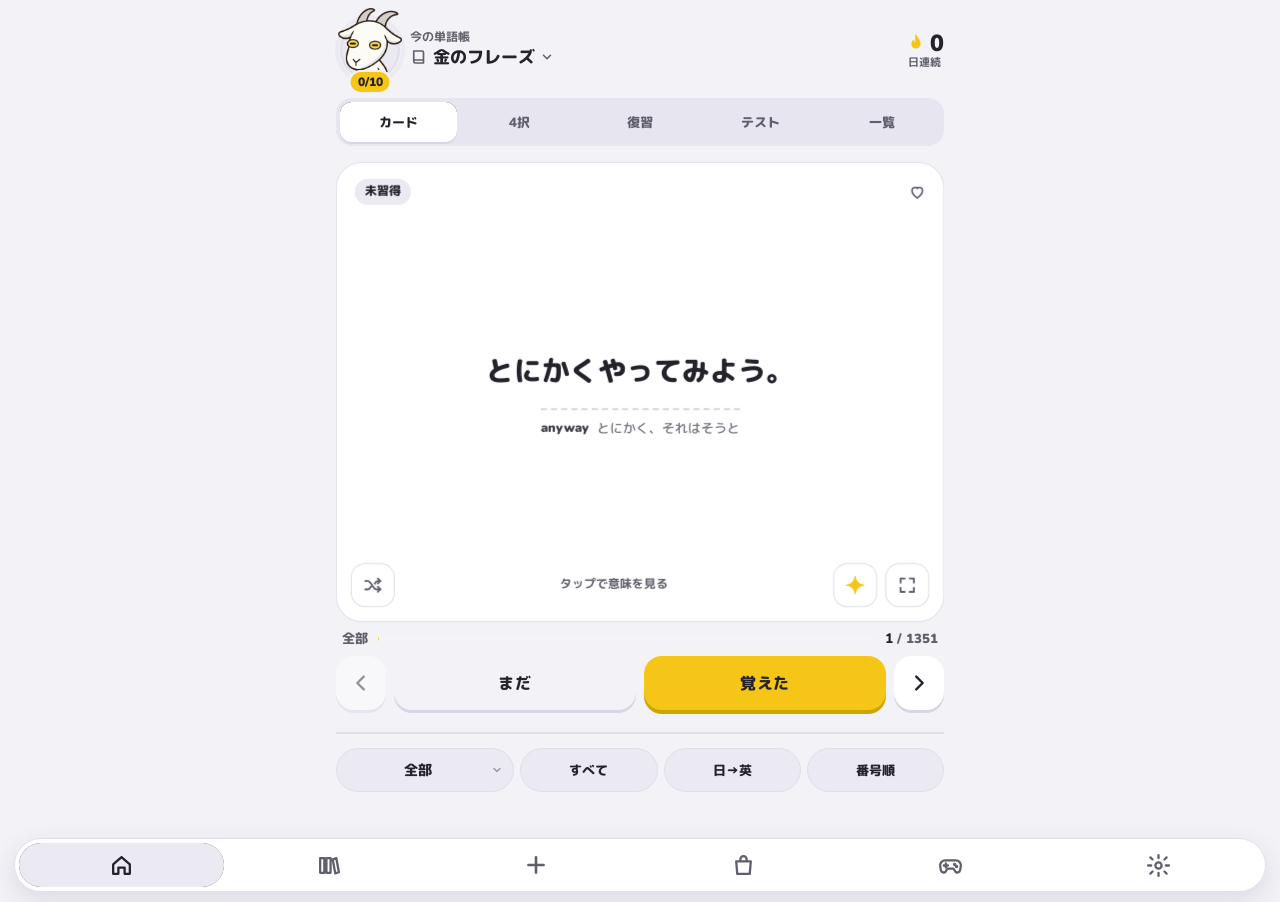
==== index.html @ 30d3f84d "Home: today's goal as a ring around Mimo + d/g tag (goal bar removed); Mimo's speech bubble now come" ====
<!doctype html>
<html lang="ja" data-theme="dark">
<head>
<meta charset="utf-8">
<meta name="viewport" content="width=device-width,initial-scale=1,maximum-scale=1,user-scalable=no,viewport-fit=cover">
<meta name="apple-mobile-web-app-capable" content="yes">
<meta name="mobile-web-app-capable" content="yes">
<meta name="apple-mobile-web-app-status-bar-style" content="black-translucent">
<meta name="apple-mobile-web-app-title" content="Meemory">
<meta name="theme-color" content="#18181a" media="(prefers-color-scheme: light)">
<meta name="theme-color" content="#18181a" media="(prefers-color-scheme: dark)">
<link rel="manifest" href="manifest.webmanifest">
<link rel="apple-touch-icon" href="apple-touch-icon-2.png">
<link rel="icon" href="icon-192-2.png">
<style>
:root{padding-top:env(safe-area-inset-top,0px);padding-bottom:env(safe-area-inset-bottom,0px)}
html,body{overflow-x:clip;overscroll-behavior-x:none}html{background:#18181a}
body{margin:0;-webkit-text-size-adjust:100%;-webkit-tap-highlight-color:transparent}
*{touch-action:manipulation}
img{max-width:100%}[hidden]{display:none!important}
</style>
<title>Meemory</title>
<link rel="stylesheet" href="fonts/fonts.css">
<style>
/* Layout: playful lesson app — stat pills on top, one chunky 3D card or quiz in the middle, settings at the bottom */
:root{
  --bg:#ffffff; --bg2:#f7f7f7; --surface:#ffffff; --fg:#3c3c3c; --muted:#8a8a8a; --line:#e5e5e5; --line2:#cfcfcf;
  --green:#f5c518; --green-d:#cfa200; --green-s:#fff5cc; --green-ink:#8a6800; --on-green:#3b2e00;
  --accent:#eceef1; --accent-d:#cdd2d8; --accent-s:#f1f3f5; --accent-ink:#4b5259; --on-accent:#2b3036; --accent-line:#9aa2ab;
  --red:#f04a4a; --red-d:#c73434; --red-s:#ffe0e0; --red-ink:#d13636;
  --gold:#ffb21e; --gold-d:#e08f00;
  --hero:#6a3fd6; --hero-sh:#4a28a8; --hero-shop:var(--accent); --hero-shop-sh:var(--accent-d); --hero-lib:var(--accent); --hero-set:#52525b; --hero-ask:var(--green);
  --streak:#f29100; --streak-d:#c96f00; --streak-s:#ffe2b3; --streak-ink:#e07d00;
  --btn-photo:#6a3fd6; --btn-photo-d:#4f2aa8; --btn-gen:#e8890c; --btn-gen-d:#b86a06; --spin:#8f6bff; --splash:#fbfaf6; --sold:#e5333f;
  --f:"Nunito","M PLUS Rounded 1c","Hiragino Maru Gothic ProN",system-ui,sans-serif;
  --f-jp:"M PLUS Rounded 1c","Nunito","Hiragino Maru Gothic ProN",system-ui,sans-serif;
}
@media (prefers-color-scheme: dark){:root:not([data-theme="light"]){
  --bg:#18181a; --bg2:#1f1f22; --surface:#252528; --fg:#f2f2f3; --muted:#9a9aa1; --line:#3a3a3f; --line2:#2d2d31;
  --green:#ffd23f; --green-d:#c99d00; --green-s:#38311a; --green-ink:#ffe07a; --on-green:#3b2e00;
  --accent:#dfe3e7; --accent-d:#aab2ba; --accent-s:#2e2e33; --accent-ink:#e6e9ec; --on-accent:#23282d; --accent-line:#c5ccd3;
  --red:#ff5a5a; --red-d:#c43a3a; --red-s:#3a1f21; --red-ink:#ff8181;
  --gold:#ffc03d; --gold-d:#d99200;
  --streak:#d97b00; --streak-d:#a85c00; --streak-s:#5a3a10;
  color-scheme:dark}}
:root[data-theme="dark"]{
  --bg:#18181a; --bg2:#1f1f22; --surface:#252528; --fg:#f2f2f3; --muted:#9a9aa1; --line:#3a3a3f; --line2:#2d2d31;
  --green:#ffd23f; --green-d:#c99d00; --green-s:#38311a; --green-ink:#ffe07a; --on-green:#3b2e00;
  --accent:#dfe3e7; --accent-d:#aab2ba; --accent-s:#2e2e33; --accent-ink:#e6e9ec; --on-accent:#23282d; --accent-line:#c5ccd3;
  --red:#ff5a5a; --red-d:#c43a3a; --red-s:#3a1f21; --red-ink:#ff8181;
  --gold:#ffc03d; --gold-d:#d99200;
  --streak:#d97b00; --streak-d:#a85c00; --streak-s:#5a3a10;
  color-scheme:dark}
*{box-sizing:border-box}
body{background:var(--bg);color:var(--fg);font-family:var(--f);font-weight:700;font-size:15px;line-height:1.55}
.wrap{max-width:640px;margin:0 auto;padding-block:8px 56px;padding-left:max(16px,env(safe-area-inset-left,0px));padding-right:max(16px,env(safe-area-inset-right,0px));display:flex;flex-direction:column;gap:18px}

/* header stats */
header{display:flex;flex-direction:column;align-items:stretch;gap:10px}
h1{margin:0;font-family:var(--f-jp);font-weight:800;font-size:1.3rem;letter-spacing:.01em}
h1 span{color:var(--green)}
.stats{display:flex;justify-content:flex-end;align-items:center;gap:16px;font-family:var(--f);font-weight:900;font-size:1rem;font-variant-numeric:tabular-nums}
.stat{display:flex;align-items:center;gap:5px}
.stat.fire{color:var(--gold-d)} .stat.xp{color:var(--accent-ink)} .stat.know{color:var(--green)}
.stat svg{width:22px;height:22px}
.track{height:16px;background:var(--line);border-radius:99px;overflow:hidden;position:relative}
.track i{display:block;height:100%;width:0;background:var(--green);border-radius:99px;transition:width .5s cubic-bezier(.3,1.3,.5,1);position:relative}
.track i::after{content:"";position:absolute;left:8px;right:8px;top:3px;height:4px;border-radius:99px;background:rgba(255,255,255,.35)}
.tracklabel{display:flex;justify-content:space-between;font-size:.78rem;color:var(--muted);margin-top:-10px}

/* tabs as chunky segmented buttons */
.tabs{display:grid;grid-template-columns:repeat(5,auto);gap:6px}
.tabs button{font:inherit;font-family:var(--f-jp);font-weight:800;font-size:.92rem;padding:10px 6px;border-radius:14px;border:2px solid var(--line);border-bottom-width:4px;background:var(--surface);color:var(--muted);cursor:pointer}
.tabs button[aria-selected=true]{border-color:var(--accent-line);background:var(--accent-s);color:var(--accent-ink)}
button:focus-visible,select:focus-visible,input:focus-visible,.scene:focus-visible{outline:3px solid var(--accent-line);outline-offset:3px}

.meta{display:flex;justify-content:space-between;align-items:center;gap:10px;color:var(--muted);font-size:.85rem;font-variant-numeric:tabular-nums}
.chip{display:inline-block;font-size:.72rem;font-weight:800;padding:3px 10px;border-radius:99px;white-space:nowrap}
.chip.ok{background:var(--green-s);color:var(--green-ink)} .chip.bad{background:var(--red-s);color:var(--red-ink)} .chip.new{background:var(--bg2);color:var(--muted);border:2px solid var(--line)}
.pill{font:inherit;font-weight:800;font-size:.8rem;padding:6px 14px;border-radius:12px;border:2px solid var(--line);border-bottom-width:4px;background:var(--surface);color:var(--accent-ink);cursor:pointer}
.pill:active{transform:translateY(2px);border-bottom-width:2px}

/* 3D flip card */
.scene{perspective:1400px;cursor:pointer;border-radius:22px}
.flip{position:relative;height:min(52vh,320px);min-height:250px;transform-style:preserve-3d}
.flip.turned{transform:rotateY(180deg)}
.flip.instant,.flip.instant .face{transition:none}
/* swap visibility at the half-turn so the reverse side never shows through (Safari ignores backface-visibility on some children) */
.flip.showback .front,.flip:not(.showback) .back{visibility:hidden}
.face{position:absolute;inset:0;border-radius:22px;backface-visibility:hidden;-webkit-backface-visibility:hidden;display:flex;flex-direction:column;justify-content:center;align-items:center;gap:16px;padding:46px 24px 42px;text-align:center;overflow:hidden}
.front{transform:translateZ(1px);background:var(--surface);border:2px solid var(--line);border-bottom-width:6px}
.back{transform:rotateY(180deg) translateZ(1px);background:var(--accent);border:2px solid var(--accent-d);border-bottom-width:6px;color:#fff}
.back::before{content:"";position:absolute;width:220px;height:220px;border-radius:50%;background:rgba(255,255,255,.1);right:-70px;top:-90px}
.back::after{content:"";position:absolute;width:140px;height:140px;border-radius:50%;background:rgba(255,255,255,.08);left:-50px;bottom:-60px}
.face .corner{position:absolute;top:14px;left:18px;font-size:.75rem;color:var(--muted);font-weight:800}
.back .corner{color:rgba(255,255,255,.8)}
.face .side{position:absolute;top:12px;right:16px;font-size:.7rem;font-weight:900;letter-spacing:.08em;padding:3px 10px;border-radius:99px;background:var(--bg2);color:var(--muted)}
.back .side{background:rgba(255,255,255,.2);color:#fff}
.face .tap{position:absolute;bottom:14px;left:0;right:0;font-size:.75rem;color:var(--muted)}
.back .tap{color:rgba(255,255,255,.75)}
.txt{position:relative;z-index:1;text-wrap:balance;max-width:100%;overflow-wrap:anywhere}
.txt.jp{font-family:var(--f-jp);font-weight:800;font-size:clamp(1.3rem,4.6vw,1.75rem);line-height:1.45}
.txt.en{font-family:var(--f);font-weight:900;font-size:clamp(1.4rem,5vw,2rem);line-height:1.25}
.gloss{position:relative;z-index:1;display:flex;flex-direction:column;gap:3px;max-width:100%;padding-top:10px;border-top:2px dashed currentColor;border-top-color:color-mix(in srgb,currentColor 25%,transparent)}
.gloss div{font-size:.8rem;line-height:1.4;display:flex;gap:8px;justify-content:center;flex-wrap:wrap;opacity:.88}
.gloss b{font-family:var(--f);font-weight:900}
.gloss span{font-family:var(--f-jp);font-weight:500}
.front .gloss{color:var(--muted)}.front .gloss b{color:var(--fg)}
.fixnote{position:relative;z-index:1;font-size:.72rem;opacity:.8}
.front .fixnote{color:var(--muted)}
.say{position:relative;z-index:1;font:inherit;font-weight:800;font-size:.85rem;border:2px solid rgba(255,255,255,.5);border-bottom-width:4px;background:rgba(255,255,255,.18);color:#fff;border-radius:14px;padding:6px 16px;cursor:pointer}
.say:active{transform:translateY(2px);border-bottom-width:2px}
.front .say{border-color:var(--line);background:var(--surface);color:var(--accent-ink)}

/* chunky buttons */
.row{display:grid;grid-template-columns:56px 1fr 1fr 56px;gap:10px}
.row2{display:grid;grid-template-columns:1fr 1.4fr;gap:10px}
.btn{font:inherit;font-family:var(--f-jp);font-weight:800;font-size:1rem;letter-spacing:.04em;padding:13px 10px;border-radius:16px;border:2px solid var(--line);border-bottom-width:5px;background:var(--surface);color:var(--muted);cursor:pointer;transition:transform .06s}
.btn:active:not(:disabled){transform:translateY(3px);border-bottom-width:2px;margin-bottom:3px}
.btn.ok{background:var(--green);border-color:var(--green-d);color:var(--on-green)}
.btn.bad{background:var(--surface);border-color:var(--red);color:var(--red-ink)}
.btn.blue{background:var(--surface);border-color:var(--line);color:var(--accent-ink)}
.btn.red{background:var(--red);border-color:var(--red-d);color:#fff}
.btn:disabled{opacity:.4;cursor:default}
.keys{font-size:.72rem;color:var(--muted);text-align:center}

/* quiz */
.qhead{display:flex;align-items:center;gap:12px}
.qhead .track{flex:1}
.qhead .score{font-size:.85rem;color:var(--muted);font-variant-numeric:tabular-nums;white-space:nowrap}
.ask{font-family:var(--f-jp);font-weight:800;font-size:1.25rem;margin:4px 0 0}
.bubble{position:relative;display:flex;align-items:center;gap:12px}
.bubble .dot{flex:0 0 auto;width:54px;height:54px;border-radius:16px;background:var(--green-s);display:grid;place-items:center}
.bubble .dot svg{width:30px;height:30px}
.bubble .say-box{position:relative;flex:1;min-width:0;border:2px solid var(--line);border-radius:16px;padding:14px 16px}
.bubble .say-box::before{content:"";position:absolute;left:-9px;top:50%;width:14px;height:14px;background:var(--bg);border-left:2px solid var(--line);border-bottom:2px solid var(--line);transform:translateY(-50%) rotate(45deg)}
.opts{display:grid;gap:10px}
.opt{font:inherit;font-weight:800;text-align:left;padding:14px 16px;border-radius:16px;border:2px solid var(--line);border-bottom-width:5px;background:var(--surface);color:var(--fg);cursor:pointer;line-height:1.4;display:flex;gap:12px;align-items:center}
.opt .k{flex:0 0 auto;width:28px;height:28px;border-radius:9px;border:2px solid var(--line);display:grid;place-items:center;font-size:.8rem;color:var(--muted)}
.opt.jp{font-family:var(--f-jp)}
.opt:active{transform:translateY(3px);border-bottom-width:2px;margin-bottom:3px}
.opt.right{border-color:var(--green);background:var(--green-s);color:var(--green-ink)} .opt.right .k{border-color:var(--green);color:var(--green-ink)}
.opt.wrong{border-color:var(--red);background:var(--red-s);color:var(--red-ink)} .opt.wrong .k{border-color:var(--red);color:var(--red-ink)}
.opt[disabled]{cursor:default}
.feedback{border-radius:18px;padding:16px;display:flex;flex-direction:column;gap:12px;animation:pop .35s cubic-bezier(.3,1.5,.5,1)}
.feedback.good{background:var(--green-s);color:var(--green-ink)}
.feedback.miss{background:var(--red-s);color:var(--red-ink)}
.feedback h3{margin:0;font-family:var(--f-jp);font-weight:800;font-size:1.25rem;display:flex;align-items:center;gap:8px}
.feedback h3 svg{width:30px;height:30px;flex:0 0 auto}
.feedback p{margin:0;font-size:.95rem}
.feedback .row2 .btn.blue{border-color:transparent}
@keyframes pop{from{transform:translateY(16px);opacity:.3}to{transform:none;opacity:1}}
.sheet{position:fixed;left:0;right:0;bottom:0;z-index:20;padding-block:18px calc(18px + env(safe-area-inset-bottom,0px));padding-left:max(16px,env(safe-area-inset-left,0px));padding-right:max(16px,env(safe-area-inset-right,0px));transform:translateY(110%);transition:transform .32s cubic-bezier(.3,1.25,.5,1);border-top:2px solid transparent}
.sheet.show{transform:none}
.sheet.good{background:var(--green-s);border-color:var(--green);color:var(--green-ink)}
.sheet.miss{background:var(--red-s);border-color:var(--red);color:var(--red-ink)}
.sheet .in{max-width:640px;margin:0 auto;display:flex;flex-wrap:wrap;align-items:center;gap:12px 16px}
.sheet .msg{flex:1 1 260px;min-width:0;display:flex;align-items:center;gap:14px}
.sheet .badge{flex:0 0 auto;width:58px;height:58px;border-radius:50%;background:var(--surface);display:grid;place-items:center}
.sheet .badge svg{width:40px;height:40px}
.sheet.good .badge{color:var(--green)} .sheet.miss .badge{color:var(--red)}
.sheet h3{margin:0;font-family:var(--f-jp);font-weight:800;font-size:1.35rem;line-height:1.3}
.sheet p{margin:2px 0 0;font-weight:800}
.sheet .acts{flex:1 1 220px;display:grid;grid-template-columns:auto 1fr;gap:10px}
.sheet .acts .btn.blue{background:transparent;border-color:currentColor;color:inherit}
body.sheet-open .wrap{padding-bottom:200px}
.opt.right{animation:hop .4s cubic-bezier(.3,1.6,.5,1)}
.opt.wrong{animation:shake .4s}
@keyframes hop{40%{transform:translateY(-6px) scale(1.02)}}
@keyframes shake{20%{transform:translateX(-8px)}40%{transform:translateX(8px)}60%{transform:translateX(-5px)}80%{transform:translateX(5px)}}
/* card judgement flash */
.scene{position:relative}
#v-card{overflow-x:clip}
.scene.judge-ok .face{border-color:var(--green)!important;background:var(--green-s)!important;color:var(--green-ink)}
.scene.judge-ng .face{border-color:var(--red)!important;background:var(--red-s)!important;color:var(--red-ink)}
.scene.judge-ok .face *,.scene.judge-ng .face *{color:inherit!important}
.scene.judge-ok .back::before,.scene.judge-ok .back::after,.scene.judge-ng .back::before,.scene.judge-ng .back::after{opacity:0}
.scene.judge-ng{animation:shake .4s}
.scene.judge-ok{animation:joy .55s cubic-bezier(.3,1.4,.5,1)}
@keyframes joy{0%{transform:none}25%{transform:translateY(-16px) scale(1.03)}50%{transform:translateY(0) scale(1.03,.97)}70%{transform:translateY(-5px) scale(.99,1.01)}100%{transform:none}}
.spark{position:absolute;left:50%;top:50%;z-index:6;width:12px;height:12px;margin:-6px 0 0 -6px;border-radius:4px;pointer-events:none;animation:burst .7s cubic-bezier(.2,.8,.3,1) forwards}
@keyframes burst{0%{transform:translate(0,0) rotate(0) scale(.4);opacity:1}100%{transform:translate(var(--x),var(--y)) rotate(var(--r)) scale(1);opacity:0}}
.stamp{position:absolute;left:50%;top:50%;z-index:5;width:96px;height:96px;margin:-48px 0 0 -48px;border-radius:50%;display:grid;place-items:center;background:var(--surface);transform:scale(0);opacity:0;pointer-events:none}
.stamp svg{width:72px;height:72px}
.scene.judge-ok .stamp{color:var(--green);animation:stamp .45s cubic-bezier(.3,1.7,.5,1) forwards}
.scene.judge-ng .stamp{color:var(--red);animation:stamp .45s cubic-bezier(.3,1.7,.5,1) forwards}
@keyframes stamp{to{transform:scale(1);opacity:1}}
.done{display:flex;flex-direction:column;align-items:center;gap:14px;padding:26px 10px;text-align:center}
.done h2{margin:0;font-family:var(--f-jp);font-weight:800;font-size:1.6rem;color:var(--gold-d)}
.done .boxes{display:grid;grid-template-columns:repeat(2,minmax(0,140px));gap:12px}
.done .box{border-radius:16px;border:2px solid var(--gold);overflow:hidden}
.done .box.g{border-color:var(--green)}
.done .box b{display:block;background:var(--gold);color:#fff;font-size:.75rem;padding:4px}
.done .box.g b{background:var(--green)}
.done .box span{display:block;padding:10px;font-size:1.4rem;font-weight:900}
.empty{padding:40px 16px;text-align:center;color:var(--muted);border:2px dashed var(--line);border-radius:18px}

/* list */
input[type=search],select{font:inherit;font-weight:700;font-size:.92rem;color:var(--fg);background:var(--bg2);border:2px solid var(--line);border-radius:14px;padding:10px 12px;width:100%}
.list{border:2px solid var(--line);border-radius:18px;overflow:hidden}
.item{display:grid;grid-template-columns:3em 1fr auto;gap:4px 10px;padding:12px 14px;border-top:2px solid var(--line);align-items:start}
.item:first-child{border-top:0}
.item .n{font-size:.75rem;color:var(--muted);padding-top:4px}
.item .t{min-width:0;display:flex;flex-direction:column;gap:1px}
.item .e{font-weight:900}
.item .j{font-family:var(--f-jp);font-weight:500;font-size:.88rem;color:var(--muted)}
.item .t[data-ed]{cursor:pointer}
.item .acts{display:flex;flex-direction:column;align-items:flex-end;gap:6px}
.item .led{width:34px;height:30px;display:grid;place-items:center;border-radius:10px!important;border:2px solid var(--line)!important;color:var(--muted)}
.item .lbtns{display:flex;gap:6px}
.item .ldel{color:var(--red-ink)}
.item .ldel.arm{width:auto;padding:0 8px!important;font-size:.75rem;font-weight:900;color:#fff;background:var(--red-ink)!important;border-color:var(--red-ink)!important}
.item .led svg{width:16px;height:16px}
.item .f{font-size:.7rem;color:var(--red-ink)}
.item button{background:none;border:0;cursor:pointer;padding:2px}
.more{text-align:center;padding:10px}

/* settings */
.controls{margin-top:6px;padding-top:18px;border-top:2px solid var(--line);display:grid;grid-template-columns:repeat(4,minmax(0,1fr));gap:8px}
@media (max-width:560px){.controls{grid-template-columns:repeat(2,minmax(0,1fr))}}
.controls.ctl2{grid-template-columns:1.3fr 1fr 1fr 1fr;gap:6px;padding-top:14px}
.vh{position:absolute!important;width:1px;height:1px;overflow:hidden;clip:rect(0 0 0 0);white-space:nowrap}
.ctl2 .crange{position:relative;display:block}
.ctl2 .crange select{appearance:none;-webkit-appearance:none;height:44px;border-radius:999px;border:1px solid var(--line);background:var(--bg2) url("data:image/svg+xml,%3Csvg xmlns='http://www.w3.org/2000/svg' viewBox='0 0 24 24' fill='none' stroke='%239a9aa1' stroke-width='3' stroke-linecap='round' stroke-linejoin='round'%3E%3Cpath d='M6 9l6 6 6-6'/%3E%3C/svg%3E") no-repeat right 10px center/12px;padding:0 24px 0 10px;text-align:center;text-align-last:center;font-family:var(--f);font-weight:900;font-size:.85rem;color:var(--fg);text-overflow:ellipsis}
.cpill{height:44px;min-width:0;border-radius:999px;border:1px solid var(--line);background:var(--bg2);color:var(--fg);font:inherit;font-family:var(--f-jp);font-weight:800;font-size:.82rem;display:flex;align-items:center;justify-content:center;gap:4px;padding:0 6px;white-space:nowrap;cursor:pointer}
.cpill.on{border-color:transparent;background:#2b2a20;color:#f5c518}
@media (max-width:560px){.controls.ctl2{grid-template-columns:1.3fr 1fr 1fr 1fr}}
label.ctl{display:flex;flex-direction:column;gap:4px;font-size:.72rem;color:var(--muted);font-weight:800}
@media (prefers-reduced-motion:reduce){*{transition:none!important;animation:none!important}}
.splash{position:fixed;inset:0;z-index:100;background:var(--splash);display:flex;align-items:center;justify-content:center;transition:opacity .45s ease;padding-bottom:env(safe-area-inset-bottom,0px)}
.splash.hide{opacity:0;pointer-events:none}
.splash svg{width:min(66vw,282px);height:auto;display:block;margin-top:-60px;overflow:visible;animation:sp-pop .6s cubic-bezier(.3,1.6,.5,1) both}
.splash .lids{transform-box:fill-box;transform-origin:center;animation:sp-blink 1.1s .55s ease-in-out both}
.splash .sname{position:absolute;left:0;right:0;bottom:calc(56px + env(safe-area-inset-bottom,0px));text-align:center;color:#2b2b2b;font-family:var(--f);font-weight:900;font-size:2.4rem;line-height:1;animation:sp-up .5s .25s ease-out both}
.splash .sname b{color:#f5c518;font-weight:900}
.splash .stag{color:#6b6a66;font-family:var(--f-jp);font-weight:700;font-size:.92rem;letter-spacing:.08em;animation:sp-up .5s .4s ease-out both}
@keyframes sp-up{0%{transform:translateY(12px);opacity:0}100%{transform:none;opacity:1}}
@keyframes sp-pop{from{transform:scale(.6);opacity:0}to{transform:none;opacity:1}}
@keyframes sp-blink{0%,40%,60%,100%{transform:scaleY(1)}50%{transform:scaleY(.08)}}
@media (prefers-reduced-motion:reduce){.splash svg,.splash .lids,.splash .sname{animation:none}}
.stat.fire{font:inherit;font-weight:900;background:none;border:0;padding:4px 6px;margin:-4px -6px;border-radius:10px;cursor:pointer}
.stat.fire:active{transform:scale(.94)}
.sv{position:fixed;inset:0;z-index:60;background:var(--bg);overflow-y:auto;-webkit-overflow-scrolling:touch;transform:translateY(100%);transition:transform .38s cubic-bezier(.3,1.1,.4,1);visibility:hidden}
.sv.open{transform:none;visibility:visible}
body.sv-lock{overflow:hidden}
.sv-hero{--hot:var(--streak);--hot-d:var(--streak-d);background:var(--hot);color:#fff;padding-top:env(safe-area-inset-top,0px)}
.sv-in{max-width:640px;margin:0 auto;padding-left:max(16px,env(safe-area-inset-left,0px));padding-right:max(16px,env(safe-area-inset-right,0px))}
.sv-bar{display:grid;grid-template-columns:44px 1fr 44px;align-items:center;padding-block:12px}
.sv-bar h2{margin:0;text-align:center;font-family:var(--f-jp);font-weight:800;font-size:1.25rem}
.sv-x{width:44px;height:44px;border:0;background:none;color:#fff;font-size:1.8rem;line-height:1;cursor:pointer;border-radius:12px}
.sv-x:focus-visible{outline:3px solid #fff}
.sv-top{display:flex;align-items:center;justify-content:space-between;gap:12px;padding-block:14px 30px}
.sv-num{font-family:var(--f);font-weight:900;font-size:5.4rem;line-height:1;color:#fff;text-shadow:0 0 0 var(--hot-d),5px 5px 0 var(--hot-d)}
.sv-lbl{font-family:var(--f-jp);font-weight:800;font-size:1.7rem;margin-top:6px}
.sv-sub{font-size:.88rem;opacity:.9;margin-top:4px}
.sv-flame{width:min(36vw,150px);flex:0 0 auto;filter:drop-shadow(0 6px 0 rgba(0,0,0,.12))}
.sv-flame.cold{filter:grayscale(1) opacity(.55)}
.sv-flame.lit{animation:flick 2.4s ease-in-out infinite;transform-origin:50% 90%}
@keyframes flick{0%,100%{transform:rotate(-2deg) scale(1)}50%{transform:rotate(2deg) scale(1.04)}}
.sv-body{display:flex;flex-direction:column;gap:16px;padding-block:22px 48px}
.sv-mon{display:flex;align-items:center;justify-content:space-between}
.sv-mon h3{margin:0;font-family:var(--f-jp);font-weight:800;font-size:1.4rem}
.sv-nav{display:flex;gap:6px}
.sv-nav button{width:40px;height:40px;border-radius:12px;border:2px solid var(--line);background:var(--surface);color:var(--fg);font:inherit;font-weight:900;cursor:pointer}
.sv-nav button:disabled{opacity:.3;cursor:default}
.sv-cards{display:grid;grid-template-columns:1fr 1fr;gap:10px}
.sv-card{border:2px solid var(--line);border-radius:18px;padding:12px 14px;display:flex;gap:10px;align-items:center}
.sv-card b{display:block;font-size:1.35rem;font-weight:900;line-height:1.1;font-variant-numeric:tabular-nums}
.sv-card small{display:block;color:var(--muted);font-size:.75rem;font-weight:700}
.sv-card .ic{flex:0 0 auto;width:30px;height:30px}
.sv-cal{border:2px solid var(--line);border-radius:20px;padding:14px 8px 10px}
.sv-grid{display:grid;grid-template-columns:repeat(7,1fr);row-gap:6px;text-align:center;font-variant-numeric:tabular-nums}
.sv-grid .wd{font-size:.8rem;color:var(--muted);font-weight:800;padding-bottom:6px}
.sv-d{position:relative;height:42px;display:grid;place-items:center;font-weight:800;color:var(--muted);font-size:.95rem}
.sv-d span{position:relative;z-index:1;width:36px;height:36px;border-radius:50%;display:grid;place-items:center}
.sv-d.on::before{content:"";position:absolute;top:3px;bottom:3px;left:50%;right:50%;background:var(--streak-s)}
.sv-d.on.jl::before{left:0}.sv-d.on.jr::before{right:0}
.sv-d.on span{background:var(--streak);color:#fff}
.sv-d.today span{box-shadow:0 0 0 3px var(--red)}
.sv-d.today:not(.on) span{color:var(--fg)}
.sv-d.future{opacity:.45}
.sv-goal h3{margin:6px 0 10px;font-family:var(--f-jp);font-weight:800;font-size:1.3rem}
.sv-gcard{border:2px solid var(--line);border-radius:20px;padding:16px;display:flex;flex-direction:column;gap:10px}
.sv-grow{display:flex;align-items:center;gap:12px}
.sv-grow svg{width:40px;height:40px;flex:0 0 auto}
.sv-grow b{font-weight:900;font-size:1.05rem}
.sv-grow small{display:block;color:var(--muted);font-size:.8rem}
.sv-track{height:16px;border-radius:99px;background:var(--line);overflow:hidden}
.sv-track i{display:block;height:100%;border-radius:99px;background:var(--streak)}
.sv-steps{display:flex;justify-content:space-between;font-size:.72rem;color:var(--muted);font-weight:800}
.sv-steps .done{color:var(--streak-ink)}
@media (prefers-reduced-motion:reduce){.sv{transition:none}.sv-flame.lit{animation:none}}
.rotate-msg{display:none}
@media (orientation:landscape) and (max-height:500px){
  .rotate-msg{display:flex;position:fixed;inset:0;z-index:200;background:var(--splash);color:#fff;flex-direction:column;align-items:center;justify-content:center;gap:14px;text-align:center;font-family:var(--f-jp);font-weight:800;font-size:1.15rem;padding:env(safe-area-inset-top,0px) env(safe-area-inset-right,0px) env(safe-area-inset-bottom,0px) env(safe-area-inset-left,0px)}
  .rotate-msg svg{width:120px;height:auto}
  .rotate-msg small{font-weight:600;font-size:.85rem;opacity:.85}
  body{overflow:hidden}
}
.sync{display:flex;flex-direction:column;gap:8px;border:2px solid var(--line);border-radius:18px;padding:14px}
.sync h2{margin:0;font-family:var(--f-jp);font-weight:800;font-size:1rem}
.sync p{margin:0;font-size:.82rem;color:var(--muted);font-weight:600}
.sync-row{display:grid;grid-template-columns:1fr auto;gap:8px}
.sync-row input{font:inherit;font-family:ui-monospace,Menlo,monospace;font-size:.8rem;color:var(--fg);background:var(--bg2);border:2px solid var(--line);border-radius:12px;padding:9px 10px;min-width:0;width:100%}
.sync-row .btn{padding:9px 14px;font-size:.85rem}
.sync-more summary{cursor:pointer;font-size:.85rem;color:var(--accent-ink);font-weight:800;padding:4px 0}
.sync-more[open]{display:flex;flex-direction:column;gap:8px}
.sync-msg{min-height:1.2em}
.sync-link{color:var(--accent-ink);font-weight:800;text-decoration:none}
.sync-msg.bad{color:var(--red-ink)!important}
.acct[hidden]{display:none}
.acct-in{font:inherit;font-size:16px;color:var(--fg);background:var(--bg2);border:2px solid var(--line);border-radius:12px;padding:10px 12px;width:100%;box-sizing:border-box}
.acct-btns{display:grid;grid-template-columns:1fr 1fr;gap:8px}
.acct-btns .btn{padding:10px 8px;font-size:.92rem}
.acct-link.del{color:var(--muted);margin-top:14px;text-decoration:underline}
.adel{margin-top:10px;background:var(--surface);border-radius:20px;padding:16px;display:flex;flex-direction:column;gap:10px}
.adel[hidden]{display:none}
.adel p{margin:0;font-size:.85rem;color:var(--muted);line-height:1.6}
.btn.danger{background:#d93a3a;border-color:#d93a3a;color:#fff}
.acct-link{align-self:flex-start;font:inherit;font-size:.82rem;font-weight:800;color:var(--accent-ink);background:none;border:0;padding:2px 0;cursor:pointer}
#acctIn b{color:var(--fg)}
#acctOut,#acctIn{display:flex;flex-direction:column;gap:8px}
#acctOut[hidden],#acctIn[hidden]{display:none}
.stat.pts{font:inherit;font-weight:900;background:none;border:0;padding:4px 6px;margin:-4px -6px;border-radius:10px;cursor:pointer;color:var(--gold-d)}
.stat.pts:active{transform:scale(.94)}
.stat.pts{padding:0 2px;margin:-10px 0}
.stat.pts img{width:44px;height:44px;display:block;object-fit:contain}
.goalbox{display:flex;flex-direction:column;gap:6px;border:2px solid var(--line);border-radius:16px;padding:10px 14px}
.goalrow{display:flex;justify-content:space-between;align-items:center;font-size:.85rem;font-weight:800;font-variant-numeric:tabular-nums}
.goalrow #goalTxt{color:var(--fg)}
.goalbox.done{border-color:var(--gold);background:color-mix(in srgb,var(--gold) 12%,transparent)}
.stat.bag{font:inherit;font-weight:900;background:none;border:0;padding:4px 6px;margin:-4px -6px;border-radius:10px;cursor:pointer;color:var(--accent-ink)}
.stat.bag:active{transform:scale(.94)}
.bnav #navShop.bump svg,.stat.bag.bump svg{animation:bagbump .5s cubic-bezier(.3,1.6,.5,1)}
@keyframes bagbump{40%{transform:scale(1.35) rotate(-8deg)}}
.mfig{position:relative;display:block}
/* reserve the figure's box before the picture loads, so the overlay drawings never render at full size */
.mfig,.wthumb,.sitem .prev{aspect-ratio:221/320}
.m-glass,.m-acc{max-width:100%;max-height:100%}
.m-glass,.m-acc{position:absolute;inset:0;width:100%;height:100%;display:block;pointer-events:none;overflow:visible}
.mascot.w-sunglasses .m-glass{display:block}
.wardrobe h4+button,.wardrobe button+h4{margin-top:0}
.wardrobe button+h4{margin-top:6px}
/* skin sparkles */
.msparks{position:absolute;inset:-14px -10px -4px;pointer-events:none;display:none;z-index:2}
.mascot.s-silver .msparks,.mascot.s-gold .msparks,.mascot.s-galaxy .msparks,.mascot.s-machosilver .msparks,.mascot.s-machogold .msparks{display:block}
.mascot.s-machosilver,.sitem.sk-machosilver{--pc:#f4f7fb;--pg:#cfd8e3}
.mascot.s-machogold,.sitem.sk-machogold{--pc:#ffe27a;--pg:#ffb300}
.mascot.s-galaxy,.sitem.sk-galaxy{--pc:#e9e2ff;--pg:#9b7bff}
.msparks i,.sitem .pk{position:absolute;width:12px;height:12px;background:var(--pc,#fff);clip-path:polygon(50% 0,62% 38%,100% 50%,62% 62%,50% 100%,38% 62%,0 50%,38% 38%);filter:drop-shadow(0 0 3px var(--pg,#fff));opacity:0;animation:twk 2.4s ease-in-out infinite}
.mascot.s-silver,.sitem.sk-silver{--pc:#f4f7fb;--pg:#cfd8e3}
.mascot.s-gold,.sitem.sk-gold{--pc:#ffe27a;--pg:#ffb300}
.msparks i:nth-child(1){left:2%;top:10%;animation-delay:0s}
.msparks i:nth-child(2){left:82%;top:4%;animation-delay:.3s;width:9px;height:9px}
.msparks i:nth-child(3){left:90%;top:42%;animation-delay:.9s}
.msparks i:nth-child(4){left:-4%;top:52%;animation-delay:1.3s;width:8px;height:8px}
.msparks i:nth-child(5){left:40%;top:-2%;animation-delay:1.7s;width:10px;height:10px}
.msparks i:nth-child(6){left:70%;top:78%;animation-delay:.6s;width:8px;height:8px}
.msparks i:nth-child(7){left:8%;top:84%;animation-delay:2s;width:9px;height:9px}
.msparks i:nth-child(8){left:56%;top:30%;animation-delay:1.1s;width:7px;height:7px}
.sitem .pk:nth-of-type(1){left:-6%;top:8%;animation-delay:0s}
.sitem .pk:nth-of-type(2){left:88%;top:24%;animation-delay:.8s;width:9px;height:9px}
.sitem .pk:nth-of-type(3){left:76%;top:80%;animation-delay:1.5s;width:8px;height:8px}
@keyframes twk{0%,100%{opacity:0;transform:scale(.2) rotate(0)}40%{opacity:1;transform:translateY(-4px) scale(1) rotate(45deg)}70%{opacity:0;transform:translateY(-8px) scale(.4) rotate(90deg)}}
/* skin effects: ice = snowflakes, sakura = petals, lava = embers */
.mascot.s-ice .msparks,.mascot.s-sakura .msparks,.mascot.s-lava .msparks{display:block}
.mascot.s-ice .msparks i,.sitem.sk-ice .pk{clip-path:none;background:none;width:auto;height:auto;font-size:12px;line-height:1;color:#eefbff;filter:drop-shadow(0 0 3px #8fdcff);animation:fxsnow 3.4s linear infinite}
.mascot.s-ice .msparks i::before,.sitem.sk-ice .pk::before{content:'❄'}
.mascot.s-ice .msparks i:nth-child(2n){font-size:8px}
.mascot.s-sakura .msparks i,.sitem.sk-sakura .pk{clip-path:none;width:9px;height:9px;background:linear-gradient(135deg,#ffe3ec,#ff9fc0);border-radius:90% 0 90% 0;filter:drop-shadow(0 1px 1px rgba(150,40,80,.35));animation:fxpetal 3.8s ease-in-out infinite}
.mascot.s-sakura .msparks i:nth-child(2n){width:7px;height:7px}
.mascot.s-lava .msparks i,.sitem.sk-lava .pk{clip-path:none;width:9px;height:9px;border-radius:50%;background:radial-gradient(circle,#fffbe0 0 35%,#ffb030 60%,#ff6a00 100%);filter:drop-shadow(0 0 5px #ff6a00) drop-shadow(0 0 2px #ffb000);animation:fxember 2.3s ease-out infinite}
.mascot.s-lava .msparks i:nth-child(2n){width:6px;height:6px}
@keyframes fxsnow{0%{opacity:0;transform:translateY(-12px) rotate(0)}15%{opacity:1}85%{opacity:1}100%{opacity:0;transform:translateY(42px) rotate(200deg)}}
@keyframes fxpetal{0%{opacity:0;transform:translate(0,-12px) rotate(0)}15%{opacity:1}50%{transform:translate(12px,14px) rotate(140deg)}85%{opacity:1}100%{opacity:0;transform:translate(-6px,44px) rotate(280deg)}}
@keyframes fxember{0%{opacity:0;transform:translate(0,24px) scale(.8)}15%{opacity:1}70%{opacity:1}100%{opacity:0;transform:translate(7px,-38px) scale(.4)}}
@media (prefers-reduced-motion: reduce){.msparks i,.sitem .pk{animation:none;opacity:.8}}
.hanger{position:absolute;right:-4px;top:58px;z-index:5;width:30px;height:30px;border-radius:50%;border:2px solid var(--line);background:var(--surface);color:var(--fg);display:grid;place-items:center;padding:0;cursor:pointer;box-shadow:0 2px 8px rgba(0,0,0,.25)}
.hanger[hidden]{display:none}
.hanger svg{width:18px;height:18px}
.hanger:active{transform:scale(.92)}
.wardrobe{position:absolute;right:0;top:94px;z-index:7;min-width:180px;padding:10px;border-radius:16px;background:var(--surface);border:2px solid var(--line);box-shadow:0 8px 24px rgba(0,0,0,.35);display:flex;flex-direction:column;gap:6px}
.wardrobe[hidden]{display:none}
.wardrobe h4{margin:2px 4px 4px;font-family:var(--f-jp);font-weight:800;font-size:.9rem;color:var(--muted)}
.wardrobe button{font:inherit;font-family:var(--f-jp);font-weight:800;font-size:.92rem;display:flex;align-items:center;gap:10px;padding:8px 10px;border-radius:12px;border:2px solid var(--line);background:none;color:var(--fg);cursor:pointer;text-align:left}
.wardrobe button[aria-pressed=true]{border-color:var(--accent-line);background:var(--accent-s);color:var(--accent-ink)}
.wthumb{position:relative;width:30px;flex:0 0 30px}
body.has-hat .tracklabel{padding-right:80px}
.wardrobe{max-width:calc(100vw - 32px)}
.wgrid{display:grid;grid-template-columns:repeat(4,60px);gap:6px}
.wardrobe .wgrid button{flex-direction:column;gap:4px;padding:8px 2px 6px;font-size:.66rem;text-align:center;justify-content:flex-end;white-space:nowrap;letter-spacing:-.02em}
.wardrobe .wgrid .wthumb{width:30px;flex:none;margin-top:8px}
.wthumb img{width:100%;display:block}
.wthumb .m-glass{display:block}
.shop .bv-hero{background:var(--hero-shop)}
.shop .bv-num{text-shadow:4px 4px 0 var(--hero-shop-sh)}
.shop-bag svg{width:96px;height:96px;display:block}
.sgrid{display:grid;grid-template-columns:repeat(auto-fill,minmax(150px,1fr));gap:12px}
.sitem{border:2px solid var(--line);border-bottom-width:4px;border-radius:18px;padding:14px 12px 12px;display:flex;flex-direction:column;align-items:center;gap:8px;text-align:center}
.sitem .prev{position:relative;width:74px}
.sitem{position:relative;overflow:hidden}
.soldtape{position:absolute;z-index:3;top:14px;right:-40px;width:132px;transform:rotate(40deg);background:var(--sold);color:#fff;font-family:var(--f);font-weight:900;font-size:.78rem;letter-spacing:.16em;text-align:center;padding:3px 0;box-shadow:0 2px 6px rgba(0,0,0,.35);pointer-events:none}
.soldtape::before,.soldtape::after{content:'';position:absolute;left:0;right:0;height:2px;background:rgba(255,255,255,.55)}
.soldtape::before{top:3px}.soldtape::after{bottom:3px}
.sitem .prev img{width:100%;display:block}
.sitem .prev .m-glass{display:block}
.sitem b{font-family:var(--f-jp);font-weight:800;font-size:1rem}
.sitem .price{display:flex;align-items:center;gap:4px;font-family:var(--f);font-weight:900;color:var(--accent-ink)}
.sitem .price svg{width:18px;height:18px}
.sitem .btn{width:100%;padding:10px 6px;font-size:.92rem;white-space:nowrap}
.sitem .btn:disabled{font-size:.82rem}
.gzone{position:relative;display:flex;flex-direction:column;gap:18px}
.gzone .goalbox{margin-right:84px}
.mascot{position:absolute;right:6px;top:-22px;width:70px;z-index:3;background:none;border:0;padding:0;cursor:pointer;-webkit-tap-highlight-color:transparent}
.mascot img{width:100%;display:block;pointer-events:none}
.mascot .mfig{transform-origin:50% 100%}
.mascot.hop .mfig{animation:mhop .55s cubic-bezier(.3,1.6,.5,1)}
.mascot.ouch .mfig{animation:mouch .5s}
@keyframes mhop{0%{transform:none}35%{transform:translateY(-14px) scale(1.04,.97)}70%{transform:translateY(0) scale(1.05,.94)}100%{transform:none}}
@keyframes mouch{0%,100%{transform:none}20%{transform:rotate(-9deg)}45%{transform:rotate(7deg)}70%{transform:rotate(-4deg)}}
.mbub{position:absolute;right:84px;top:10px;z-index:4;max-width:calc(100% - 96px);padding:9px 14px;border-radius:16px;background:var(--surface);border:2px solid var(--line);font-family:var(--f-jp);font-weight:800;font-size:.95rem;color:var(--fg);white-space:nowrap;overflow:hidden;text-overflow:ellipsis;box-shadow:0 4px 14px rgba(0,0,0,.25);opacity:0;transform:translateX(8px) scale(.9);transform-origin:100% 50%;transition:opacity .18s,transform .22s cubic-bezier(.3,1.5,.5,1);pointer-events:none}
.mbub::after{content:'';position:absolute;right:-9px;top:50%;width:14px;height:14px;background:inherit;border:2px solid var(--line);border-left:0;border-bottom:0;transform:translateY(-50%) rotate(45deg);border-radius:0 3px 0 0}
.mbub.show{opacity:1;transform:none}
.mbub.ok{border-color:var(--green);color:var(--green-ink,var(--green))}
.mbub.ok::after{border-color:var(--green)}
.mbub.ng{border-color:var(--red);color:var(--red-ink)}
.mbub.ng::after{border-color:var(--red)}
.vh{position:absolute;width:1px;height:1px;overflow:hidden;clip:rect(0 0 0 0);white-space:nowrap}
.gtrack{height:12px}
/* bottom navigation */
.wrap{padding-bottom:calc(96px + env(safe-area-inset-bottom,0px))!important}
.bnav{position:fixed;left:0;right:0;bottom:0;z-index:58;display:grid;grid-template-columns:repeat(4,1fr);background:var(--bg);border-top:2px solid var(--line);padding:6px max(10px,env(safe-area-inset-right,0px)) calc(6px + env(safe-area-inset-bottom,0px)) max(10px,env(safe-area-inset-left,0px))}
.bnav button{height:50px;border:0;background:none;color:var(--muted);display:grid;place-items:center;border-radius:14px;cursor:pointer;-webkit-tap-highlight-color:transparent}
.bnav button svg{width:28px;height:28px}
.bnav button.on{color:var(--accent-ink);background:var(--accent-s);box-shadow:inset 0 0 0 2px var(--accent-d)}
.bnav button:active{transform:scale(.92)}
.bv.navv{bottom:calc(64px + env(safe-area-inset-bottom,0px));z-index:57}
.bv.deckv{z-index:57;bottom:calc(64px + env(safe-area-inset-bottom,0px))}
.deckv .sv-bar{grid-template-columns:44px 1fr 44px}
.libv .bv-hero{background:var(--hero-lib)}
.setv .bv-hero{background:var(--hero-set)}
.navv .sv-bar{grid-template-columns:44px 1fr 44px}
.lib{display:flex;flex-direction:column;gap:10px}
.lib-item{display:flex;align-items:center;gap:12px;border:2px solid var(--line);border-bottom-width:4px;border-radius:18px;padding:12px 14px;background:var(--surface);cursor:pointer;text-align:left;font:inherit;color:var(--fg);width:100%}
.lib-item.cur{border-color:var(--accent-line)}
.lib-item .li-main{flex:1;min-width:0}
.lib-item b{display:block;font-family:var(--f-jp);font-weight:800;font-size:1.05rem;overflow:hidden;text-overflow:ellipsis;white-space:nowrap}
.lib-item small{display:flex;align-items:center;color:var(--muted);font-weight:700;font-size:.8rem;margin-top:2px}
.lib-item .li-bar{height:6px;border-radius:3px;background:var(--line);margin-top:8px;overflow:hidden}
.lib-item .li-bar i{display:block;height:100%;background:var(--green)}
.lib-item .li-edit{flex:0 0 auto;font:inherit;font-family:var(--f-jp);font-weight:800;font-size:.8rem;width:42px;height:42px;padding:0;display:grid;place-items:center;border-radius:12px;border:2px solid var(--line);background:none;color:var(--fg);cursor:pointer}
.lib-bar{grid-template-columns:84px 1fr 84px!important}
.lib-sel{justify-self:end;font:inherit;font-family:var(--f-jp);font-weight:800;font-size:.9rem;color:#fff;background:rgba(255,255,255,.18);border:0;border-radius:12px;padding:8px 12px;cursor:pointer;white-space:nowrap}
.lib-sel[hidden]{display:none}
.li-check{flex:0 0 auto;width:26px;height:26px;border-radius:50%;border:2.5px solid var(--line);display:grid;place-items:center}
.lib-item.picked{border-color:var(--red-ink)}
.lib-item.picked .li-check{background:var(--red-ink);border-color:var(--red-ink)}
.lib-item.picked .li-check::after{content:"";width:7px;height:12px;border:solid #fff;border-width:0 3px 3px 0;transform:translateY(-2px) rotate(45deg)}
.lib-item.nosel{opacity:.45;cursor:default}
.lib-item.nosel .li-check{visibility:hidden}
.lib-selbar{display:grid;grid-template-columns:1fr 1fr;gap:10px}
.lib-selbar[hidden]{display:none}
.lib-item .li-cur{flex:0 0 auto;font-size:.75rem;font-weight:800;color:var(--accent-ink)}
.setgrid{display:grid;grid-template-columns:repeat(auto-fill,minmax(130px,1fr));gap:10px}
.setgrid label.ctl{font-size:.8rem}
.setgrid select{font-size:16px}
.pill.gear{padding:5px 8px;display:grid;place-items:center}
.pill.gear svg{width:18px;height:18px}
/* decks */
.deckbar{display:flex;gap:8px;align-items:center}
.deckpick{flex:1;min-width:0;display:flex;align-items:center;gap:8px;border:2px solid var(--line);border-radius:14px;padding:4px 10px;background:var(--surface)}
.deckpick span{font-family:var(--f-jp);font-weight:800;font-size:.78rem;color:var(--muted);flex:0 0 auto}
.deckpick select{flex:1;min-width:0;font:inherit;font-family:var(--f-jp);font-weight:800;font-size:.95rem;background:none;border:0;color:var(--fg);padding:6px 0;outline:none;text-overflow:ellipsis}
.deckbtn{font:inherit;font-family:var(--f-jp);font-weight:800;font-size:.85rem;padding:10px 12px;border-radius:14px;border:2px solid var(--line);border-bottom-width:4px;background:var(--surface);color:var(--fg);cursor:pointer;white-space:nowrap}
.deckbtn.add{color:var(--accent-ink)}
.deckbtn:active{transform:translateY(2px);border-bottom-width:2px}
.deckbtn[hidden]{display:none}
.deckv .bv-hero{background:var(--hero-lib)}
.dk-name{display:flex;align-items:center;gap:10px}
.dk-name input{flex:1;min-width:0;font:inherit;font-family:var(--f-jp);font-weight:800;font-size:1.15rem;padding:10px 12px;border-radius:12px;border:2px solid rgba(255,255,255,.4);background:rgba(255,255,255,.14);color:#fff}
.dk-name input::placeholder{color:rgba(255,255,255,.7)}
.dk-name span{font-weight:800;font-size:.85rem;color:var(--muted);white-space:nowrap}
.dk-add{display:flex;flex-direction:column;gap:8px}
.dk-add h3,.deckv h3{margin:0;font-family:var(--f-jp);font-weight:800;font-size:1.05rem}
.dk-add input,.dk-bulk textarea,.dk-row input{font:inherit;font-size:16px;padding:10px 12px;border-radius:12px;border:2px solid var(--line);background:var(--surface);color:var(--fg);width:100%;box-sizing:border-box}
.dk-bulk{border:2px solid var(--line);border-radius:16px;padding:10px 14px}
.dk-bulk summary{font-family:var(--f-jp);font-weight:800;cursor:pointer}
.dk-bulk p{font-size:.82rem;color:var(--muted);margin:8px 0}
.dk-bulk textarea{resize:vertical;font-family:var(--f);margin-bottom:8px}
.dk-list{display:flex;flex-direction:column;gap:8px}
.dk-row{display:grid;grid-template-columns:32px 1fr 1fr 40px 40px;gap:6px;align-items:center}
.dk-row .memo{grid-column:2/4;grid-row:2;font-size:13px!important;padding:6px 10px!important;border-style:dashed!important}
.dk-row .n{font-family:var(--f);font-weight:800;font-size:.8rem;color:var(--muted);text-align:center}
.dk-row input{padding:8px 10px;font-size:15px}
.dk-row button{width:40px;height:40px;border-radius:12px;border:2px solid var(--line);background:none;color:var(--red-ink);font-size:1.1rem;cursor:pointer}
.dk-photo{display:flex;flex-direction:column;gap:8px}
.photo-btn{display:flex;align-items:center;justify-content:center;gap:8px;background:var(--btn-photo);border-color:var(--btn-photo-d);color:#fff}
.dk-two{display:grid;grid-template-columns:1fr 1fr;gap:8px}
.dk-two .btn{padding:12px 6px;font-size:.92rem}
.gen-btn{display:flex;align-items:center;justify-content:center;gap:6px;background:var(--btn-gen);border-color:var(--btn-gen-d);color:#fff}
.gen-btn[aria-expanded=true]{filter:brightness(1.1)}
.gen-btn.busy{opacity:.55;pointer-events:none}
.gen-box{border:2px solid var(--line);border-radius:16px;padding:12px;display:flex;flex-direction:column;gap:10px}
.gen-box[hidden]{display:none}
.gen-h{margin:0;font-family:var(--f-jp);font-weight:800;font-size:.95rem}
.gen-chips{display:flex;flex-wrap:wrap;gap:6px}
.gen-chips button{font:inherit;font-family:var(--f-jp);font-weight:800;font-size:.82rem;padding:7px 12px;border-radius:999px;border:2px solid var(--line);background:var(--surface);color:var(--fg);cursor:pointer}
.gen-row{display:grid;grid-template-columns:1fr auto;gap:8px}
.gen-row input{font:inherit;font-size:16px;padding:10px 12px;border-radius:12px;border:2px solid var(--line);background:var(--surface);color:var(--fg);min-width:0}
.gen-row .btn{padding:10px 16px}
.photo-btn.busy{opacity:.55;pointer-events:none}
.photo-btn svg{width:24px;height:24px}
.ph-note{margin:0;font-size:.8rem;color:var(--muted)}
.ph-note b{margin-left:6px;color:var(--fg)}.ph-note b.zero,#genLeft.zero{color:var(--red-ink)}
#genLeft{margin-left:0}
.ph-box{border:2px solid var(--line);border-radius:16px;padding:12px;display:flex;flex-direction:column;gap:10px}
.ph-box[hidden]{display:none}
.ph-wait{display:flex;align-items:center;gap:12px;font-family:var(--f-jp);font-size:.92rem}
.ph-wait img{width:56px;height:56px;object-fit:cover;border-radius:10px;flex:0 0 auto}
.ph-wait .spin{width:22px;height:22px;border-radius:50%;border:3px solid var(--line);border-top-color:var(--spin);animation:phspin .8s linear infinite;flex:0 0 auto}
@keyframes phspin{to{transform:rotate(360deg)}}
.ph-head{display:flex;justify-content:space-between;align-items:center;font-family:var(--f-jp);font-size:.92rem}
.ph-head button{font:inherit;font-size:.8rem;background:none;border:0;color:var(--accent-ink);cursor:pointer;padding:4px}
.ph-row{display:grid;grid-template-columns:30px 1fr 1fr;gap:6px;align-items:center}
.ph-row input[type=checkbox]{width:22px;height:22px;accent-color:var(--green);margin:0 auto}
.ph-row input[type=text]{font:inherit;font-size:15px;padding:8px 10px;border-radius:12px;border:2px solid var(--line);background:var(--surface);color:var(--fg);width:100%;box-sizing:border-box;min-width:0}
.ph-row.off input[type=text]{opacity:.4}
@media (max-width:420px){.ph-row{grid-template-columns:30px 1fr}.ph-row .jp{grid-column:2}.ph-row input[type=checkbox]{grid-row:1/3}}
.ph-acts{display:grid;grid-template-columns:1fr 2fr;gap:8px}
.ph-err{color:var(--red-ink);font-size:.88rem;margin:0}
.dk-empty{color:var(--muted);font-size:.9rem;padding:8px 2px}
@media (max-width:420px){.dk-row{grid-template-columns:26px 1fr 40px 40px}.dk-row .jp{grid-column:2}.dk-row .memo{grid-column:2;grid-row:3}.dk-row .imgb{grid-row:1/4;grid-column:3}.dk-row .delb{grid-row:1/4;grid-column:4}}
/* ask the parrot (AI) */
.askbtn{font:inherit;font-family:var(--f-jp);font-weight:800;font-size:.95rem;display:flex;align-items:center;justify-content:center;gap:10px;width:100%;padding:10px 14px;border-radius:16px;border:2px solid var(--line);border-bottom-width:4px;background:var(--surface);color:var(--accent-ink);cursor:pointer}
.askbtn img{width:26px;height:auto;margin:-6px 0}
.askbtn:active{transform:translateY(2px);border-bottom-width:2px}
.ask .bv-hero{background:var(--hero-ask);color:var(--on-green)}
.ask .bv-hero .sv-x{color:var(--on-green)}
.ask-card{display:flex;align-items:center;gap:14px;padding-block:0 14px;padding-right:78px;min-height:78px;position:relative}
.ask-card .af{position:absolute;right:0;bottom:8px;width:62px;aspect-ratio:221/320}
.ask-card .af img{width:100%;display:block}
.ask-card .af .m-glass,.ask-card .af .m-acc{position:absolute;inset:0;width:100%;height:100%;overflow:visible}
.ask{overscroll-behavior:none}
html.ask-open,html.ask-open body{overflow:hidden;overscroll-behavior:none}
.ask-card .en .w{cursor:pointer;border-radius:6px;transition:background .2s}
.ask-card .en .w.copied{animation:wpop .9s ease-out}
@keyframes wpop{0%,30%{background:rgba(255,255,255,.55)}100%{background:transparent}}
.ask-card .en{font-family:var(--f);font-weight:900;font-size:1.25rem;line-height:1.3}
.ask-card .jp{font-family:var(--f-jp);font-size:.95rem;opacity:.9;margin-top:2px}
.ask-body{display:flex;flex-direction:column;gap:12px;padding-block:16px 24px}
.ask{overscroll-behavior:contain}
.qchips{display:flex;flex-wrap:wrap;gap:8px}
.qchips button{font:inherit;font-family:var(--f-jp);font-weight:800;font-size:.85rem;padding:8px 12px;border-radius:999px;border:2px solid var(--line);background:var(--surface);color:var(--fg);cursor:pointer}
.qchips button:active{transform:scale(.96)}
.msg{max-width:88%;padding:10px 14px;border-radius:18px;font-family:var(--f-jp);font-size:.95rem;line-height:1.65;white-space:normal;word-break:break-word}
.msg.me{align-self:flex-end;background:var(--accent);color:#fff;border-bottom-right-radius:6px}
.msg.ai{align-self:flex-start;background:var(--surface);border:2px solid var(--line);border-bottom-left-radius:6px}
.msg.ai b{color:var(--accent-ink)}
.msg.ai ul{margin:4px 0;padding-left:1.2em}
.askfoot #askLeft{font-weight:800}.askfoot #askLeft.zero{color:var(--red-ink)}
.msg .aiby{display:block;margin-top:8px;font-family:var(--f);font-size:.7rem;font-weight:700;color:var(--muted);opacity:.8}
.msg.ai hr{border:0;border-top:1px solid var(--line);margin:8px 0}
.msg.err{border-color:var(--red);color:var(--red-ink)}
.msg .dots span{display:inline-block;width:7px;height:7px;margin:0 2px;border-radius:50%;background:var(--muted);animation:dot 1s infinite}
.msg .dots span:nth-child(2){animation-delay:.15s}.msg .dots span:nth-child(3){animation-delay:.3s}
@keyframes dot{0%,80%,100%{opacity:.25;transform:translateY(0)}40%{opacity:1;transform:translateY(-4px)}}
.askfoot{position:fixed;left:0;right:0;bottom:0;z-index:61;background:var(--bg);border-top:2px solid var(--line);padding:10px max(16px,env(safe-area-inset-right,0px)) calc(10px + env(safe-area-inset-bottom,0px)) max(16px,env(safe-area-inset-left,0px));display:none}
.ask.open ~ .askfoot,.askfoot.show{display:block}
.askfoot .in{max-width:640px;margin:0 auto;display:flex;flex-direction:column;gap:6px}
.askfoot form{display:flex;gap:8px}
.askfoot input{flex:1;min-width:0;font:inherit;font-size:16px;padding:12px 14px;border-radius:14px;border:2px solid var(--line);background:var(--surface);color:var(--fg)}
.askfoot .btn{padding:10px 16px}
.askfoot.kb{padding-bottom:6px}
.askfoot{transition:transform .25s cubic-bezier(.2,.8,.2,1)}
#askProxy{position:fixed;top:0;left:0;width:1px;height:1px;opacity:0;font-size:16px;border:0;padding:0;pointer-events:none}
.aicnt{display:block;font-family:var(--f);font-size:.72rem;font-weight:700;opacity:.85;margin-top:2px}
.aistats{display:flex;flex-wrap:wrap;gap:10px 18px;align-items:baseline}
.ais-row{display:flex;align-items:baseline;gap:6px}
.ais-row b{font-family:var(--f);font-weight:900;font-size:1.6rem;color:var(--fg)}
.ais-row span{font-size:.85rem;color:var(--muted);font-weight:700}
.ais-by{flex-basis:100%;display:flex;flex-wrap:wrap;gap:6px}
.ais-by span{font-size:.78rem;font-weight:700;padding:4px 10px;border-radius:999px;border:2px solid var(--line);color:var(--muted)}
.ais-note{flex-basis:100%;margin:0;font-size:.75rem;color:var(--muted)}
.askfoot small{color:var(--muted);font-size:.72rem;text-align:center}
.gtrack i{background:var(--gold)}
.goalbox.done .gtrack i{background:var(--gold-d)}
/* badges screen */
.bv{position:fixed;inset:0;z-index:60;background:var(--bg);overflow-y:auto;-webkit-overflow-scrolling:touch;transform:translateY(100%);transition:transform .38s cubic-bezier(.3,1.1,.4,1);visibility:hidden}
.bv.open{transform:none;visibility:visible}
.bv-hero{background:var(--hero);color:#fff;padding-top:env(safe-area-inset-top,0px)}
.bv-top{display:flex;align-items:center;justify-content:space-between;gap:12px;padding-block:10px 26px}
.bv-num{font-family:var(--f);font-weight:900;font-size:4.2rem;line-height:1;text-shadow:4px 4px 0 var(--hero-sh)}
.bv-lbl{font-family:var(--f-jp);font-weight:800;font-size:1.3rem;margin-top:4px}
.bv-sub{font-size:.85rem;opacity:.9;margin-top:4px}
.bv-next{flex:0 0 auto}
.bv-body{display:flex;flex-direction:column;gap:14px;padding-block:20px 48px}
.bv-body h3{margin:0;font-family:var(--f-jp);font-weight:800;font-size:1.2rem}
.bv-rule{font-size:.82rem;color:var(--muted);margin:0}
.bgrid{display:grid;grid-template-columns:repeat(3,minmax(0,1fr));gap:14px 10px}
.bitem{display:flex;flex-direction:column;align-items:center;gap:4px;text-align:center}
.bitem small{font-size:.78rem;font-weight:800;font-variant-numeric:tabular-nums}
.bitem.locked small{color:var(--muted)}
.badge{--c1:#ffb21e;--c2:#e07d00;width:84px;height:84px;border-radius:50%;display:grid;place-items:center;position:relative;
  background:radial-gradient(circle at 35% 30%,var(--c1),var(--c2));box-shadow:inset 0 -6px 0 rgba(0,0,0,.18),0 3px 0 rgba(0,0,0,.08)}
.badge::before{content:"";position:absolute;inset:7px;border-radius:50%;border:3px solid rgba(255,255,255,.55)}
.badge .bface{position:relative;width:86%;height:86%}
.badge b{position:relative;color:#fff;font-family:var(--f);font-weight:900;font-size:1.2rem;text-shadow:0 2px 0 rgba(0,0,0,.2)}
.badge img{width:100%;height:100%;object-fit:contain}
.badge.has-img{background:none;box-shadow:none;width:96px;height:96px}
.toast .badge.has-img{width:54px;height:54px}
.bitem.locked .badge.has-img{opacity:.3}.badge.has-img::before{display:none}
.bitem.locked .badge{filter:grayscale(1);opacity:.35}
.bitem.locked .badge b{opacity:.7}
.bitem.newest .badge{outline:3px solid var(--gold);outline-offset:3px}
.bitem.newest .badge.has-img{outline:none}
.bitem.newest .badge.has-img::after{content:"";position:absolute;left:50%;top:var(--cy,50%);width:calc(80% + 8px);aspect-ratio:1;border-radius:50%;
  transform:translate(-50%,-50%);border:3px solid var(--gold);box-sizing:border-box;pointer-events:none;z-index:0}
.badge.has-img img{position:relative;z-index:1}
.toast{position:fixed;left:50%;top:calc(14px + env(safe-area-inset-top,0px));z-index:80;transform:translate(-50%,-160%);transition:transform .4s cubic-bezier(.3,1.4,.5,1),visibility 0s linear .4s;
  display:flex;align-items:center;gap:12px;background:var(--surface);border:2px solid var(--gold);border-bottom-width:5px;border-radius:18px;padding:10px 16px;max-width:calc(100% - 32px);box-shadow:0 10px 30px rgba(0,0,0,.18)}
.toast{visibility:hidden;transform:translate(-50%,calc(-100% - 120px))}
.toast.show{transform:translate(-50%,0);visibility:visible;transition:transform .4s cubic-bezier(.3,1.4,.5,1),visibility 0s}
.toast .badge{width:48px;height:48px;flex:0 0 auto}.toast .badge b{font-size:.8rem}
.toast strong{display:block;font-family:var(--f-jp);font-weight:800;font-size:1rem}
.toast span{font-size:.8rem;color:var(--muted);font-weight:700}
@media (prefers-reduced-motion:reduce){.bv{transition:none}.toast{transition:none}}
/* yellow surfaces (card back, my chat bubbles, shop / library / deck headers) use dark text so they stay readable */
.back,.msg.me{color:var(--on-accent)}
.back .corner,.back .tap{color:rgba(40,45,50,.7)}
.back .side,.back .tr .chip{background:rgba(40,45,50,.12);color:var(--on-accent)}
.back::before,.back::after{background:rgba(255,255,255,.22)}
.back .say{color:var(--on-accent);border-color:rgba(40,45,50,.25);background:rgba(255,255,255,.35)}
.back .shufb{background:rgba(255,255,255,.4);border-color:rgba(40,45,50,.22);color:var(--on-accent)}
.back .gloss,.back .gloss b,.back .gloss span{color:var(--on-accent)}
.shop .bv-hero,.libv .bv-hero,.deckv .bv-hero{color:var(--on-accent)}
.shop .bv-hero .sv-x,.libv .bv-hero .sv-x,.deckv .bv-hero .sv-x,.lib-sel{color:var(--on-accent)}
.shop .bv-num{text-shadow:4px 4px 0 rgba(40,45,50,.12)!important}
.shop-bag{color:var(--on-accent)}
.lib-sel{background:rgba(255,255,255,.4)}
.dk-name input{color:var(--fg);border-color:var(--line);background:var(--surface)}
.dk-name input::placeholder{color:var(--muted)}
/* quiz fits the phone, and the result bar sits above the bottom menu */
.quiz .ask{font-size:1.1rem;margin:0}
.quiz .bubble .dot{width:44px;height:44px;border-radius:14px}
.quiz .bubble .dot svg{width:24px;height:24px}
.quiz .bubble .say-box{padding:10px 14px}
.quiz .opts{gap:8px}
.quiz .opt{padding:10px 14px;border-bottom-width:4px}
.sheet{bottom:var(--bnavh,0px);padding-block:12px calc(12px + max(0px, env(safe-area-inset-bottom,0px) - var(--bnavh,0px)));z-index:57}
.sheet h3{font-size:1.15rem}
.sheet .acts .btn{padding:10px}
body.sheet-open .wrap{padding-bottom:calc(var(--bnavh,0px) + 180px)!important}
/* big card + card images */
.face .shufb{left:12px;right:auto}
.face .expb{position:absolute;right:12px;bottom:10px;width:40px;height:40px;border-radius:12px;border:2px solid var(--line);border-bottom-width:4px;background:var(--surface);color:var(--accent-ink);display:grid;place-items:center;padding:0;cursor:pointer;z-index:2}
.face .expb svg{width:20px;height:20px}
.back .expb,.back .shufb{background:rgba(255,255,255,.55)!important;border-color:rgba(40,45,50,.25)!important;color:var(--on-accent)!important}
.face .cimg{position:relative;z-index:1;max-width:86%;max-height:42%;object-fit:contain;border-radius:12px;display:block}
body.cardbig .face .cimg{max-height:50%}
body.cardbig header,body.cardbig .tabs,body.cardbig .controls{display:none!important}
body.testing header,body.testing .gzone,body.testing .bnav,body.testing .controls{display:none!important}
/* during a test the page is exactly one screen tall: the question scrolls inside, the arrows + 採点する stay at the bottom */
body.testing .wrap{height:calc(100dvh - env(safe-area-inset-top,0px));min-height:0;padding-bottom:0!important;box-sizing:border-box;display:flex;flex-direction:column;gap:12px}
body.testing #v-test{flex:1 1 auto;min-height:0;display:flex;flex-direction:column}
body.testing .ttest{flex:1 1 auto;min-height:0;overflow-y:auto;overscroll-behavior:contain;display:flex;flex-direction:column;gap:12px}
body.testing .tq{flex:0 0 auto}
.tfoot{position:sticky;bottom:0;margin-top:auto;flex:0 0 auto;z-index:5;display:flex;flex-direction:column;gap:10px;padding:10px 0 max(14px,env(safe-area-inset-bottom,0px));background:var(--bg);border-top:2px solid var(--line)}
body.testing .gzone{padding-top:12px;margin-top:0;min-height:0}
body.cardbig .bnav{visibility:hidden;pointer-events:none}
html.noscroll{overflow:hidden;overscroll-behavior:none}
/* big card is laid out by CSS: the page is exactly one screen tall and the card takes all the space that is left */
body.cardbig .wrap{height:calc(100dvh - env(safe-area-inset-top,0px));min-height:0;padding-top:24px!important;padding-bottom:max(16px,env(safe-area-inset-bottom,0px))!important;box-sizing:border-box;overflow:visible}
body.cardbig #v-card{flex:1 1 auto;min-height:0;display:flex}
body.cardbig #v-card>div{flex:1 1 auto;min-height:0}
body.cardbig .scene{flex:1 1 auto;min-height:0;display:flex}
body.cardbig .flip{flex:1 1 auto;height:auto!important;min-height:0!important}
.dk-row .imgb{color:var(--accent-ink);padding:0;overflow:hidden;display:grid;place-items:center}
.dk-row .imgb img{width:100%;height:100%;object-fit:cover;display:block}
.dk-row .imgb svg{width:20px;height:20px}
.dk-row .imgb.busy{opacity:.5;pointer-events:none}
.dk-imgnote{margin:0;font-size:.8rem;color:var(--muted)}
/* edit a card / memo */
.face .editb{position:absolute;left:12px;bottom:10px;width:40px;height:40px;border-radius:12px;border:2px solid rgba(40,45,50,.25);border-bottom-width:4px;background:rgba(255,255,255,.55);color:var(--on-accent);display:grid;place-items:center;padding:0;cursor:pointer;z-index:2}
.face .editb svg{width:19px;height:19px}
.face .memo{position:relative;z-index:1;max-width:88%;font-family:var(--f-jp);font-size:.85rem;font-weight:700;line-height:1.45;padding:6px 12px;border-radius:12px;background:rgba(255,255,255,.4);color:var(--on-accent)}
.ttest{display:flex;flex-direction:column;gap:12px}
.tq{border:2px solid var(--line);border-radius:16px;padding:12px;display:flex;flex-direction:column;gap:8px}
.tq.ok{border-color:var(--green)}.tq.ng{border-color:var(--red-ink)}
.tq .qno{font-size:1.15rem;font-weight:900;color:var(--fg);margin-right:8px}
.tq .qn span{display:flex;align-items:baseline}
.tnav{display:grid;grid-template-columns:64px 1fr 64px;align-items:center;gap:8px;text-align:center;font-weight:900;color:var(--muted);font-variant-numeric:tabular-nums}
.tnav .btn{height:52px;padding:0;display:grid;place-items:center}.tnav svg{width:24px;height:24px}.tnav .btn[disabled]{opacity:.35}
.tq .qn{display:flex;justify-content:space-between;font-size:.75rem;font-weight:800;color:var(--muted)}
.tq.ok .qn b{color:var(--green-ink)}.tq.ng .qn b{color:var(--red-ink)}
.tq .tp{margin:0;font-weight:900;font-size:1.05rem}.tq .tp.jp{font-family:var(--f-jp);font-weight:700}
.tq .corr{margin:0;font-size:.85rem;font-weight:800;color:var(--red-ink)}
.opt.sel{border-color:var(--accent-line);background:var(--accent-s);color:var(--accent-ink)}
.tf{display:grid;grid-template-columns:1fr 1fr;gap:8px}.tf .opt{text-align:center;font-family:var(--f-jp)}
.tbar{position:sticky;top:0;z-index:5;display:flex;justify-content:space-between;align-items:center;padding:8px 2px;background:var(--bg);font-weight:800;color:var(--muted);font-size:.9rem}
.tbar .btn{padding:6px 14px;font-size:.85rem}
.tsetup,.tscore{display:flex;flex-direction:column;align-items:center;gap:12px;text-align:center;padding:8px 0}
.tsetup{gap:10px;padding:0}
.tsetup .tnum button{padding-block:8px}
.tsetup #tStart{padding-block:12px}
.tsetup h2{margin:0}.tsetup p{margin:0;color:var(--muted);font-size:.9rem}
.tnum{display:flex;gap:8px;flex-wrap:wrap;justify-content:center}
.tnum.tkinds{display:grid;grid-template-columns:repeat(4,1fr);gap:6px;width:100%}
.tnum.tkinds button{padding:10px 2px;font-size:.88rem;white-space:nowrap}
.tlab{font-size:.78rem;font-weight:800;color:var(--muted);margin-bottom:-4px}
.tnote{font-size:.78rem!important}.tnum button{font:inherit;font-weight:800;padding:10px 18px;border-radius:14px;border:2px solid var(--line);border-bottom-width:4px;background:var(--surface);color:var(--fg);cursor:pointer}
.tnum button[aria-pressed=true]{border-color:var(--green);background:var(--green);color:var(--on-green)}
.tscore b{font-size:3rem;line-height:1;font-weight:900}.tscore b small{font-size:1rem;margin-left:2px}.tscore.good b{color:var(--green)}
.tscore span{color:var(--muted);font-weight:800}.tbtns{display:grid;gap:8px;width:100%}
.cloze{margin:0;font-weight:900;font-size:1.1rem;line-height:1.7}
.cloze .blank{display:inline-block;min-width:3em;padding:0 6px;margin:0 2px;border-bottom:3px solid var(--green);color:var(--green);letter-spacing:.05em}
.cloze b{color:var(--green);text-decoration:underline;text-underline-offset:4px}
.qrev{width:100%;margin-top:14px;text-align:left;border:2px solid var(--line);border-radius:18px;overflow:hidden}
.qrev-h{padding:10px 14px;font-size:.8rem;font-weight:800;color:var(--muted);border-bottom:2px solid var(--line)}
.qrev-r{display:grid;grid-template-columns:28px 1fr;gap:8px;padding:10px 14px;border-bottom:1px solid var(--line)}
.qrev-r:last-child{border-bottom:0}
.qrev-r .m{font-weight:900;font-size:1.05rem;line-height:1.4}.qrev-r.ok .m{color:var(--green)}.qrev-r.ng .m{color:var(--red-ink)}
.qrev-r .e{font-weight:900}.qrev-r .j{font-family:var(--f-jp);font-weight:700;color:var(--muted);font-size:.92rem}
.qkind{display:flex;gap:6px;justify-content:center;font-size:.72rem;font-weight:800}
.qkind span{padding:3px 10px;border-radius:99px;border:2px solid var(--line);color:var(--muted)}
.qkind span.rvtag{border-color:var(--accent-line);color:var(--accent-ink)}
.qkind span.on{background:var(--green);border-color:var(--green);color:var(--on-green)}
.qskip{align-self:center;background:none;border:0;color:var(--muted);font:inherit;font-weight:800;font-size:.9rem;text-decoration:underline;padding:6px 10px;cursor:pointer}
.ordans{min-height:58px;display:flex;flex-wrap:wrap;gap:6px;align-content:flex-start;padding:10px;border:2px dashed var(--line);border-radius:16px}
.ordans.ok{border-style:solid;border-color:var(--green)}.ordans.ng{border-style:solid;border-color:var(--red-ink)}
.ordpool{display:flex;flex-wrap:wrap;gap:8px;justify-content:center}
.tile{font:inherit;font-weight:800;font-size:1rem;padding:8px 12px;border-radius:12px;border:2px solid var(--line);border-bottom-width:4px;background:var(--surface);color:var(--fg);cursor:pointer}
.tile:active{transform:translateY(2px);border-bottom-width:2px}
.tile.used{visibility:hidden}
.qacts{display:grid;grid-template-columns:1fr 2fr;gap:8px}
/* 穴埋め (案A): compact, fixed while typing */
body.czmode .gzone .tabs,body.czmode .qkind{display:none!important}
body.czmode .wrap{padding-bottom:300px!important}
.czq{display:flex;flex-direction:column;gap:10px}
.czx{width:40px;height:40px;flex:none;border:0;border-radius:999px;background:var(--surface);color:var(--muted);display:grid;place-items:center;cursor:pointer}
.czlab{margin:4px 0 0;font-size:.75rem;font-weight:800;color:var(--muted)}
.czcard{background:var(--surface);border-radius:22px;padding:14px 16px}
.czjp{font-family:var(--f-jp);font-weight:800;font-size:.95rem;color:var(--muted)}
.czcard .cloze{margin:6px 0 0;font-size:1.35rem;line-height:1.5}
.czcard .cloze .blank{min-width:4.5em}
.czs{line-height:2}
.czbx{display:inline-flex;gap:3px;vertical-align:middle;margin:0 2px}
.czbx i{font-style:normal;width:var(--bw,28px);height:calc(var(--bw,28px) * 1.35);box-sizing:border-box;border-radius:8px;border:2px solid var(--line);background:var(--bg);color:var(--green);display:flex;align-items:center;justify-content:center;font-size:calc(var(--bw,28px) * .66);font-weight:900;line-height:1}
.czbx i.fx{border-color:#5a5326;background:#2b2a20;color:#bfa53a}
.czbx i.cur{border-color:var(--muted)}
.czbx i:not(.fx):not(:empty){border-color:var(--green)}
.czbx i.ok{border-color:var(--green);background:var(--green-s);color:var(--green-ink)}
.czbx i.ng{border-color:var(--red);background:var(--red-s);color:var(--red-ink)}
.czmsg{margin:0;min-height:0}
.czkb{position:fixed;z-index:57;left:0;right:0;bottom:0;margin:0 auto;max-width:520px;box-sizing:border-box;background:var(--surface);border-top:1px solid var(--line);border-radius:24px 24px 0 0;padding:12px 6px calc(12px + env(safe-area-inset-bottom,0px));display:flex;flex-direction:column;gap:9px}
.czr{display:grid;grid-template-columns:repeat(10,minmax(0,1fr));gap:5px}
.czr.r2{grid-template-columns:repeat(9,minmax(0,1fr));padding:0 17px}
.czr.r3{grid-template-columns:repeat(7,minmax(0,1fr)) 1.6fr;padding:0 17px}
.czk{height:48px;border:0;border-radius:10px;background:#3d3d42;color:var(--fg);font:inherit;font-size:21px;font-weight:800;padding:0;display:flex;align-items:center;justify-content:center;cursor:pointer;touch-action:manipulation;-webkit-user-select:none;user-select:none}
.czk{position:relative;box-shadow:0 3px 0 #1e1e21;transition:transform .16s cubic-bezier(.3,1.5,.5,1),box-shadow .16s,background .16s}
.czk.del{box-shadow:0 3px 0 #18181a}
/* press: the key sinks (moves down onto its shadow and shrinks a little), then springs back */
.czk.pr{background:#6a6a70;transform:translateY(3px) scale(.94);box-shadow:0 0 0 #1e1e21;transition-duration:.06s}
.czk.pr[data-k]::after{content:attr(data-k);position:absolute;left:50%;bottom:calc(100% + 4px);transform:translateX(-50%);width:calc(100% + 16px);min-width:44px;height:58px;border-radius:12px;background:#f2f2f3;color:#18181a;font-size:30px;font-weight:900;display:flex;align-items:center;justify-content:center;box-shadow:0 6px 18px rgba(0,0,0,.45);pointer-events:none;z-index:2}
.czbx i.pop{animation:czpop .22s ease-out}
@keyframes czpop{0%{transform:scale(1)}45%{transform:scale(1.18)}100%{transform:scale(1)}}
.czk.del{background:#2c2c30}
.czskip{min-height:48px;margin:2px 4px 0}
.czq.czdone .czkb{display:none}
.qacts.one{grid-template-columns:1fr}
.qin{font:inherit;font-size:18px;font-weight:700;padding:14px;border-radius:14px;border:2px solid var(--line);background:var(--surface);color:var(--fg);width:100%;box-sizing:border-box}
.qin.ok{border-color:var(--green)}.qin.ng{border-color:var(--red-ink)}
.cedit{position:fixed;inset:0;z-index:90;background:rgba(0,0,0,.45);display:flex;align-items:flex-start;justify-content:center;padding:calc(env(safe-area-inset-top,0px) + 40px) 16px 16px}
.cedit[hidden]{display:none}
.cebox{width:100%;max-width:440px;background:var(--surface);border:2px solid var(--line);border-radius:18px;padding:16px;display:flex;flex-direction:column;gap:10px;box-shadow:0 14px 40px rgba(0,0,0,.35)}
.cebox h3{margin:0;font-family:var(--f-jp);font-weight:800;font-size:1.1rem}
.cebox label{display:flex;flex-direction:column;gap:4px;font-size:.8rem;font-weight:800;color:var(--muted)}
.cebox input{font:inherit;font-size:16px;font-weight:700;color:var(--fg);background:var(--bg2);border:2px solid var(--line);border-radius:12px;padding:10px 12px}
.cedel{display:block;width:100%;margin:2px 0 6px;padding:10px;border-radius:12px;border:2px dashed var(--line);background:none;color:var(--red-ink);font:inherit;font-weight:800;font-size:.9rem;cursor:pointer}
.cedel.arm{border-style:solid;border-color:var(--red-ink);background:rgba(255,80,80,.12)}
.ceacts{display:grid;grid-template-columns:1fr 2fr;gap:8px;margin-top:4px}
/* list: search + sort */
.lsearch{position:relative;display:grid;grid-template-columns:1fr 48px;gap:8px}
.lsort{width:48px;height:100%;min-height:44px;border-radius:14px;border:2px solid var(--line);background:var(--bg2);color:var(--fg);display:grid;place-items:center;padding:0;cursor:pointer}
.lsort svg{width:22px;height:22px}
.lsort.on{border-color:var(--accent-line);color:var(--accent-ink)}
.lsmenu{position:absolute;right:0;top:calc(100% + 6px);z-index:30;min-width:230px;background:var(--surface);border:2px solid var(--line);border-radius:14px;padding:6px;display:flex;flex-direction:column;box-shadow:0 10px 30px rgba(0,0,0,.25)}
.lsmenu[hidden]{display:none}
.lsmenu button{font:inherit;font-family:var(--f-jp);font-weight:800;font-size:.92rem;text-align:left;padding:10px 12px;border:0;border-radius:10px;background:none;color:var(--fg);cursor:pointer}
.lsmenu button[aria-pressed=true]{background:var(--accent-s);color:var(--accent-ink)}
/* compact home top so the card gets more room */
.kwrap{display:flex;flex-direction:column;gap:3px;align-items:stretch}
.knum{line-height:1.1}.knum small{font-size:.72em;color:var(--muted);font-weight:800}
.kbar{display:block;height:5px;border-radius:99px;background:var(--line);overflow:hidden}
.kbar i{display:block;height:100%;width:0;background:var(--green);border-radius:99px;transition:width .5s cubic-bezier(.3,1.3,.5,1)}
.cpos{text-align:center;font-size:.8rem;font-weight:800;line-height:1;color:var(--muted);font-variant-numeric:tabular-nums;margin:-2px 0 -4px}
.face .tr{position:absolute;top:12px;right:16px;display:flex;align-items:center;gap:6px}
.face .tr .side{position:static}
.face .tr .chip{font-size:.68rem;padding:2px 8px}
.back .tr .chip{background:rgba(40,45,50,.12);color:var(--on-accent);border-color:transparent}
.stats{justify-content:space-between;padding-inline:4px;font-size:1.05rem}
.stats .stat svg{width:22px;height:22px}
.face .shufb{position:absolute;right:12px;bottom:10px;width:40px;height:40px;border-radius:12px;border:2px solid var(--line);border-bottom-width:4px;background:var(--surface);color:var(--accent-ink);display:grid;place-items:center;padding:0;cursor:pointer;z-index:2}
.face .shufb svg{width:20px;height:20px}
.back .shufb{background:rgba(255,255,255,.18);border-color:rgba(255,255,255,.35);color:#fff}
.mascot{width:62px;top:-18px;right:4px}
.gzone .goalbox{margin-right:74px}
.hanger{top:44px;right:-6px;width:28px;height:28px}
.mbub{right:74px;max-width:calc(100% - 86px)}
.wrap{gap:20px}
header{gap:6px}
.stats{font-size:.95rem}
.stat svg{width:20px;height:20px}
.stat.pts img{width:38px;height:38px}
.goalbox{padding:7px 12px;gap:4px;border-radius:14px}
.tabs button{padding:7px 4px;font-size:.8rem;border-radius:12px;white-space:nowrap}
.pill{padding:4px 12px}
/* ===== 案A（夜のノート）: flat surfaces, quiet borders, yellow only for what matters ===== */
:root{--surface:#f3f3f1;--surface2:#f8f8f6;--chipbg:#e4e4e1;--cardback:#e9e9e6;--seg:#e7e7e4;--on-card-back:#1a1a1a}
@media (prefers-color-scheme: dark){:root:not([data-theme="light"]){--bg:#18181a;--bg2:#1f1f22;--surface:#232326;--surface2:#1f1f22;--fg:#f4f4f2;--muted:#a1a1a6;--line:#34343a;--line2:#2c2c30;--chipbg:#2f2f34;--seg:#232326;
  --green:#f5c518;--green-d:#f5c518;--green-s:#2b2714;--green-ink:#f5c518;--on-green:#1a1a1a;--red:#ff8a8a;--red-s:#2a1a1c;--red-ink:#ff9b9b}}
:root[data-theme="dark"]{--bg:#18181a;--bg2:#1f1f22;--surface:#232326;--surface2:#1f1f22;--fg:#f4f4f2;--muted:#a1a1a6;--line:#34343a;--line2:#2c2c30;--chipbg:#2f2f34;--seg:#232326;
  --green:#f5c518;--green-d:#f5c518;--green-s:#2b2714;--green-ink:#f5c518;--on-green:#1a1a1a;--red:#ff8a8a;--red-s:#2a1a1c;--red-ink:#ff9b9b}
.wrap{gap:16px}
/* buttons */
.btn{border:1px solid var(--line);border-bottom-width:1px;border-radius:18px;background:transparent;color:var(--fg)}
.btn:active:not(:disabled){transform:scale(.97);border-bottom-width:1px;margin-bottom:0}
.btn.ok{background:var(--green);border-color:var(--green);color:var(--on-green)}
.btn.blue{background:transparent;border-color:var(--line);color:var(--fg)}
.btn:disabled{opacity:.45}
.pill{border:1px solid var(--line);border-bottom-width:1px}
/* top: goal card with Meemo inside */
.goalbox{background:var(--surface);border:0;border-radius:20px;padding:14px 16px;gap:8px}
.gzone .goalbox{margin-right:0;padding-right:104px}
.goalbox.done{background:var(--green-s);border:0;align-items:stretch;text-align:left;padding:14px 104px 14px 16px;gap:8px}
.goalbox{min-height:86px;justify-content:center}
.goalbox .gtrack i,.goalbox.done .gtrack i{background:var(--green)}
.goalrow{font-family:var(--f-jp);font-size:.95rem}
.goalrow #goalNum{font-family:var(--f);font-weight:900}
.gtrack{height:10px;background:var(--chipbg)}
.track i::after{display:none}
.goalsub{font-family:var(--f-jp);font-size:.75rem;font-weight:700;color:var(--muted)}
.mascot{right:18px;top:0;width:69px}
.hanger{top:50px;right:2px;width:34px;height:34px;border:2px solid var(--bg);background:var(--chipbg);box-shadow:none}
.mbub{right:96px}
.wardrobe{top:100px}
/* tabs: one quiet segmented bar */
.tabs{grid-template-columns:repeat(5,minmax(0,1fr));gap:4px;background:var(--seg);border-radius:16px;padding:4px}
.tabs button{border:0;border-radius:12px;background:transparent;color:var(--muted);padding:10px 0;font-size:.82rem}
.tabs button[aria-selected=true]{background:var(--fg);color:var(--bg)}
/* card */
.cardcol{display:flex;flex-direction:column;gap:10px}
.face{border-radius:26px}
.front{background:var(--surface);border:1px solid var(--line);border-bottom-width:1px}
.back{background:var(--cardback);border:0;color:var(--on-card-back)}
.back::before,.back::after{display:none}
.face .corner{display:none}
.face .tr{left:18px;right:18px;top:16px;justify-content:space-between}
.face .side{background:none;padding:0;letter-spacing:.14em;font-size:.68rem;color:var(--muted)}
.back .side{background:none;color:#55555a}
.face .tr .chip{font-size:.72rem;padding:4px 10px}
.face .trr{display:flex;align-items:center;gap:2px}
.favb{width:40px;height:40px;margin:-12px -12px -12px 0;padding:0;border:0;background:none;color:var(--muted);display:grid;place-items:center;cursor:pointer;-webkit-tap-highlight-color:transparent}
.back .favb{color:#55555a}
.favb svg,.lfav svg{fill:none;transition:transform .15s}
.favb[aria-pressed=true],.lfav[aria-pressed=true]{color:#ff5a76!important}
.favb[aria-pressed=true] svg,.lfav[aria-pressed=true] svg{fill:currentColor}
.favb:active svg{transform:scale(1.25)}
.chip.new{background:var(--chipbg);color:var(--fg);border:0}
.chip.ok{background:var(--green-s);color:var(--green)}
.chip.bad{background:var(--red-s);color:var(--red-ink)}
.back .tr .chip{background:rgba(40,45,50,.12);color:#1a1a1a}
.face .shufb,.face .expb,.face .editb{width:44px;height:44px;bottom:14px;border-radius:14px;border:1px solid var(--line);border-bottom-width:1px;background:transparent;color:var(--muted)}
.face .shufb,.face .editb{left:14px}.face .expb{right:14px}
.back .expb,.back .shufb,.back .editb{background:transparent!important;border-color:rgba(40,45,50,.2)!important;color:#1a1a1a!important}
.face .askb{position:absolute;right:66px;bottom:14px;width:44px;height:44px;border-radius:14px;border:1px solid var(--line);background:transparent;color:#f5c518;display:grid;place-items:center;padding:0;cursor:pointer;z-index:2;-webkit-tap-highlight-color:transparent}
.face .askb:active svg{transform:scale(1.2)}
.face .askb svg{transition:transform .15s}
.back .askb{border-color:rgba(40,45,50,.2);color:#7a5c00}
.face .tap{bottom:28px;font-size:.72rem}
/* keep the hint between the left button and the ask/expand buttons on the right */
.face .tap{left:66px;right:118px;text-align:center;white-space:nowrap;overflow:hidden;text-overflow:ellipsis}
.front .say{border:1px solid var(--line);border-bottom-width:1px;background:transparent;color:var(--muted)}
.back .say{border:1px solid rgba(40,45,50,.2);border-bottom-width:1px;background:transparent;color:#3a3a3e}
.face .memo{display:flex;align-items:center;gap:6px;background:rgba(40,45,50,.08);color:#3a3a3e}
.back .gloss,.back .gloss b,.back .gloss span{color:#3a3a3e}
.cpos{margin:0;font-size:.82rem;font-weight:900}
.row{grid-template-columns:50px 1fr 1fr 50px;gap:8px}
.row .btn{height:54px;padding:0;display:grid;place-items:center;border-radius:18px}
.row .btn.bad{border-color:#44444a;color:var(--fg);background:transparent}
.scene.judge-ok .face,.scene.judge-ng .face{border-width:2px!important}
.bigtop{display:none}
body.cardbig .bigtop{display:flex;align-items:center;gap:12px;margin-bottom:2px}
.bgoal{flex:1;min-width:0;display:flex;align-items:center;gap:10px;font-family:var(--f-jp)}
.bring{--p:0%;width:52px;height:52px;flex:none;border-radius:50%;display:grid;place-items:center;background:conic-gradient(var(--green) 0 var(--p),var(--chipbg) var(--p) 100%)}
.bring b{width:40px;height:40px;border-radius:50%;background:var(--bg);display:grid;place-items:center;font-family:var(--f);font-weight:900;font-size:12px;color:var(--fg)}
.bgt{display:flex;flex-direction:column;gap:2px;min-width:0}.bgt b{font-size:13px;font-weight:800}.bgt small{font-size:11px;color:var(--muted);font-weight:700}
.bigask{display:flex;align-items:center;gap:8px;height:64px;padding:0 16px 0 6px;border-radius:22px;border:1px solid var(--line);background:var(--surface);color:var(--fg);text-align:left;font-family:var(--f-jp);cursor:pointer;flex:none}
.bigask img{width:50px;height:60px;object-fit:contain}
.bigask .bigfig{width:42px;height:60px;flex:none;margin-left:4px}
.bigask .bigfig img{width:100%;height:100%}
.bigask span{display:flex;flex-direction:column;gap:2px}.bigask b{font-size:14px;font-weight:800}.bigask small{font-size:11px;color:var(--muted);font-weight:700}
body.cardbig .gzone{display:none}
body.cardbig .bnav{visibility:visible;pointer-events:auto}
body.cardbig .wrap{padding-top:8px!important;padding-bottom:calc(var(--bnavh,64px) + 10px)!important}
body.cardbig #v-card>div{display:flex;flex-direction:column}
body.cardbig .face .expb{background:var(--fg)!important;color:var(--bg)!important;border:0!important}
body.cardbig .txt.en{font-size:clamp(1.8rem,8vw,2.75rem)}
body.cardbig .row .btn{height:58px}
/* bottom menu with names */
.bnav{border-top:1px solid var(--line2);padding-top:4px}
.bnav button{height:52px;display:flex;flex-direction:column;align-items:center;justify-content:center;gap:3px;font-family:var(--f-jp);font-size:.62rem;font-weight:800;color:#8a8a90}
.bnav button svg{width:24px;height:24px}
.bnav button.on{color:var(--green);background:none;box-shadow:none}
/* learn / 4択 */
.qhead .track{height:8px;background:var(--chipbg)}
.lsegs{flex:1;display:grid;gap:4px}
.lsegs i{height:8px;border-radius:99px;background:var(--chipbg)}
.lsegs i.h{background:color-mix(in srgb,var(--green) 40%,var(--chipbg))}
.lsegs i.d{background:var(--green)}
.qhead .score{font-weight:900}
.qkind{justify-content:flex-start;font-size:.75rem}
.qkind span{border:1px solid var(--line);padding:4px 10px}
.qkind span.on{background:var(--green);border-color:var(--green);color:var(--on-green)}
.qkind span.rvtag{border-color:#5a5a60;color:var(--fg)}
.quiz .ask{background:var(--surface);border-radius:24px 24px 0 0;padding:22px 20px 0;text-align:center;font-size:.82rem;color:var(--muted);margin-bottom:-10px}
.quiz .bubble .dot{display:none}
.quiz .bubble .say-box{background:var(--surface);border:0;border-radius:0 0 24px 24px;padding:8px 20px 24px;text-align:center}
.bubble .say-box::before{display:none}
.quiz .bubble .txt.en{font-size:1.6rem!important}
.quiz .bubble .txt.jp{font-size:1.35rem!important}
.opt{border:1px solid var(--line);border-bottom-width:1px;border-radius:18px;background:var(--surface2)}
.quiz .opt{padding:13px 14px;border-bottom-width:1px}
.opt .k{border:0;background:var(--chipbg);color:var(--muted);font-weight:900}
.opt:active{transform:scale(.98);border-bottom-width:1px;margin-bottom:0}
.opt.right{background:var(--green-s);border:2px solid var(--green);color:var(--fg)}
.opt.right .k{background:var(--green);color:var(--on-green);border:0}
.opt.wrong{background:var(--red-s);border:2px solid var(--red);color:var(--fg)}
.opt.wrong .k{background:var(--red);color:#1a1a1a;border:0}
.opt.sel{background:var(--green-s);border:2px solid var(--green);color:var(--fg)}
.tile{border:1px solid var(--line);border-bottom-width:1px;background:var(--surface);padding:10px 14px;border-radius:14px;font-size:1.05rem;font-weight:900}
.tile:active{transform:scale(.96);border-bottom-width:1px}
.ordans{border:2px dashed var(--line);border-radius:20px;min-height:68px;padding:12px;gap:8px}
.ordans .tile{background:var(--fg);color:var(--bg);border:0}
.qin{border:2px solid var(--line);background:var(--surface2);border-radius:18px;padding:14px 16px}
.qacts .btn,.tbtns .btn{min-height:52px}
.cloze .blank{border-bottom-color:var(--green)}
/* feedback bar */
.sheet{border-top:2px solid var(--green)}
.sheet.good{background:var(--green-s);border-color:var(--green);color:var(--fg)}
.sheet.miss{background:var(--red-s);border-color:var(--red);color:var(--fg)}
.sheet .smas{width:50px;height:60px;object-fit:contain;flex:0 0 auto}
.sheet h3{font-size:1.1rem}
.sheet.good h3{color:var(--green)}.sheet.miss h3{color:var(--red-ink)}
.sheet p{font-size:.82rem;font-weight:700}
.sheet .acts .btn.red{background:var(--fg);border-color:var(--fg);color:var(--bg)}
.sheet .acts .btn.blue{border-color:currentColor;color:var(--fg)}
/* done screens */
.done h2{color:var(--green)}
.done .dmas{width:120px;height:146px;object-fit:contain;margin-bottom:-6px}
.done .boxes{grid-template-columns:repeat(2,minmax(0,1fr));width:100%;max-width:340px}
.done .box{border:0;background:var(--surface);border-radius:20px}
.done .box b{background:none!important;color:var(--muted);font-size:.75rem;padding:14px 0 0}
.done .box span{font-size:1.8rem;padding:4px 10px 14px}
.done .box.g span{color:var(--green)}
.qrev{border:0;background:var(--surface2);border-radius:20px}
.qrev-h{border-bottom:1px solid var(--line2)}
.qrev-r{border-bottom:1px solid var(--line2)}
/* test */
.tsetup{background:var(--surface);border-radius:24px;padding:18px;align-items:stretch;text-align:left;gap:12px}
.tlab{text-align:left;margin:0}
.tnum:not(.tkinds){display:grid;grid-template-columns:repeat(3,minmax(0,1fr));gap:6px;background:var(--bg);border-radius:14px;padding:4px}
.tnum:not(.tkinds) button{border:0;border-radius:11px;background:transparent;color:var(--muted);padding:10px 0;font-family:var(--f);font-weight:900}
.tnum:not(.tkinds) button[aria-pressed=true]{background:var(--fg);color:var(--bg)}
.tnum.tkinds button{border:1px solid #44444a;border-bottom-width:1px;background:transparent;color:var(--muted);border-radius:14px;height:44px;padding:0}
.tnum.tkinds button[aria-pressed=true]{background:var(--green);border-color:var(--green);color:var(--on-green)}
.tsetup #tStart{min-height:54px}
.tbar{display:grid;grid-template-columns:44px 1fr 60px;align-items:center;padding:4px 0;color:var(--fg)}
.tbar .tt{text-align:center;font-family:var(--f-jp);font-weight:800;font-size:.95rem}
.tbar #tCount{text-align:right;font-family:var(--f);font-weight:900;color:var(--muted);font-size:.9rem}
.tx{width:44px;height:44px;border-radius:14px;border:1px solid var(--line);background:transparent;color:var(--muted);display:grid;place-items:center;padding:0;cursor:pointer}
.tdots{display:grid;gap:4px}
.tdots i{height:6px;border-radius:99px;background:var(--chipbg)}
.tdots i.a{background:var(--green)}.tdots i.c{background:var(--fg)}
.tq{border:0;padding:0;background:transparent;gap:14px}
.tq .qno{font-family:var(--f-jp);font-size:1.6rem;font-weight:800}
.tq .qn{align-items:center}
.tq .qn span{align-items:center;font-family:var(--f-jp);font-size:.75rem}
.tq .qn span .qno+*,.tq .qn>span{gap:0}
.tprompt{background:var(--surface);border-radius:24px;padding:24px 20px;display:flex;flex-direction:column;gap:12px;align-items:center;text-align:center}
.tprompt .tp{font-size:1.5rem;line-height:1.3}
.tprompt .tp.jp{font-size:1.15rem;font-weight:800}
.tprompt .cloze{font-size:1.25rem}
.tdiv{display:block;width:32px;height:2px;background:#44444a}
.tqhint{margin:0;text-align:center;font-family:var(--f-jp);font-size:.8rem;color:var(--muted)}
.tf .opt{flex-direction:column;justify-content:center;gap:4px;height:92px;font-size:.95rem;text-align:center}
.tfm{font-size:1.9rem;line-height:1}
.tq.ok,.tq.ng{background:var(--surface2);border:1px solid;border-radius:20px;padding:14px}
.tq.ok{border-color:#3a3216}.tq.ng{border-color:#5a2a2e}
.tq.ok .tprompt,.tq.ng .tprompt{background:none;padding:6px 0}
.tfoot{border-top:1px solid var(--line2)}
.tnav .btn{border-radius:16px}
.tscore b{font-size:4rem;color:var(--green)}
.tscore b small{color:var(--fg)}
.tbtns{grid-template-columns:3fr 2fr}
/* list */
#q{background:var(--surface) url("data:image/svg+xml,%3Csvg xmlns='http://www.w3.org/2000/svg' viewBox='0 0 24 24' fill='none' stroke='%238a8a90' stroke-width='2.2' stroke-linecap='round'%3E%3Ccircle cx='11' cy='11' r='6'/%3E%3Cpath d='M20 20l-4.5-4.5'/%3E%3C/svg%3E") no-repeat 14px center/18px;border:0;border-radius:16px;padding:12px 14px 12px 40px}
.lsort{border:0;background:var(--surface);border-radius:16px}
.lchips{display:flex;gap:6px;flex-wrap:wrap}
.lchips button{font:inherit;font-family:var(--f-jp);font-size:.75rem;font-weight:800;padding:6px 12px;border-radius:99px;border:1px solid var(--line);background:transparent;color:#c9c9cc;cursor:pointer}
.lchips button[aria-pressed=true]{background:var(--fg);border-color:var(--fg);color:var(--bg)}
.list{border:0;border-radius:0;overflow:visible}
.item{border-top:0;border-bottom:1px solid var(--line2);padding:13px 2px;grid-template-columns:34px 1fr auto;align-items:center}
.item .n{padding-top:0;font-weight:900}
.item .acts{gap:4px}
.item .led{border:0!important;color:var(--muted);width:34px;height:32px}
.item .ldel{color:var(--red-ink)}
/* full-screen panels: dark title bar instead of a coloured band */
.sv-hero,.bv-hero,.shop .bv-hero,.libv .bv-hero,.setv .bv-hero,.deckv .bv-hero,.ask .bv-hero{background:var(--bg)!important;color:var(--fg)!important}
.sv-bar{padding-block:10px}
.sv-bar h2{font-size:1.05rem}
.sv-x,.shop .bv-hero .sv-x,.libv .bv-hero .sv-x,.deckv .bv-hero .sv-x,.ask .bv-hero .sv-x{width:44px;height:44px;border-radius:14px;background:var(--surface);color:var(--fg)!important;display:grid;place-items:center;font-size:1.1rem;padding:0}
.navv .sv-bar,.deckv .sv-bar{grid-template-columns:1fr auto!important}
.navv .sv-bar>span:first-child,.deckv .sv-bar>span{display:none}
.navv .sv-bar h2,.deckv .sv-bar h2{text-align:left;font-size:1.5rem}
.lib-sel{background:transparent!important;border:1px solid var(--line);color:#c9c9cc!important}
.bv-body,.sv-body{padding-top:6px}
/* library */
.lib-item{background:var(--surface2);border:1px solid var(--line2);border-bottom-width:1px;border-radius:20px;padding:14px}
.lib-item.cur{background:var(--surface);border:2px solid var(--green)}
.li-ic{width:46px;height:46px;border-radius:14px;flex:0 0 auto;display:grid;place-items:center;background:var(--chipbg);color:#c9c9cc}
.lib-item.cur .li-ic{background:var(--green);color:var(--on-green)}
.lib-item .li-bar{background:var(--chipbg)}
.lib-item .li-cur{display:inline-block;margin-left:8px;vertical-align:1px;font-size:.68rem;line-height:1.5;padding:1px 8px;border-radius:99px;background:var(--green-s);color:var(--green)}
.lib-item .li-edit{border:1px solid var(--line);color:var(--fg)}
#libNew{background:transparent;border:1px dashed #55555a;color:var(--fg)}
/* settings */
.sync{background:var(--surface);border:0;border-radius:20px;padding:16px}
.sync h2{font-size:.85rem;color:var(--muted)}
select,input[type=search]{border-width:1px}
.sync select,.setgrid select{background:var(--bg);border:1px solid var(--line)}
.acct-in,.sync-row input{border-width:1px}
/* deck editor */
.dk-name input{background:var(--surface)!important;border:1px solid var(--line)!important;border-radius:16px;font-size:18px;padding:12px 14px}
.dk-two{grid-template-columns:repeat(3,minmax(0,1fr))}
.dk-two .btn,.photo-btn,.gen-btn,.bulk-btn{display:flex;flex-direction:column;align-items:center;justify-content:center;gap:6px;height:78px;padding:0;background:var(--surface);border:1px solid var(--line);color:var(--fg);font-size:.75rem}
.dk-two svg{width:22px;height:22px;color:var(--green)}
.dk-add{background:var(--surface);border-radius:20px;padding:14px}
.dk-add h3{font-size:.85rem}
.dk-add input{background:var(--bg);border:1px solid var(--line)}
.dk-add #dkMemo{border-style:dashed;background:transparent}
.dk-bulk,.gen-box,.ph-box{border:1px solid var(--line2);background:var(--surface2)}
.dk-row input{background:var(--surface2);border:1px solid var(--line2)}
.dk-row button{border:0;background:none}
/* edit sheet: header row so 保存 never hides behind the keyboard */
.cedit{align-items:flex-end;padding:0;background:rgba(0,0,0,.55)}
.cebox{max-width:640px;border:0;border-radius:24px 24px 0 0;padding:8px 16px calc(14px + env(safe-area-inset-bottom,0px));gap:8px;background:var(--surface)}
.cehead{display:grid;grid-template-columns:76px 1fr 76px;align-items:center;min-height:46px}
.cehead h3{text-align:center;font-size:1rem}
.cecancel{font:inherit;font-family:var(--f-jp);font-weight:800;font-size:.95rem;background:none;border:0;color:#c9c9cc;text-align:left;padding:8px 0;cursor:pointer}
.cehead .btn{padding:8px 0;border-radius:12px;font-size:.9rem}
.cebox label{display:grid;grid-template-columns:52px minmax(0,1fr);align-items:center;gap:8px}
.cebox input{background:var(--bg);border:1px solid #44444a;min-width:0}
.cebox input:focus{border-color:var(--green);outline:0}
#ceMemo{border-style:dashed;background:transparent}
/* ask Meemo */
.ask-card{background:var(--surface);border-radius:20px;padding:12px 14px 12px 72px;min-height:0;margin-bottom:10px}
.ask-card .af{left:14px;right:auto;bottom:6px;width:46px}
.ask-card .en{font-size:1.1rem}
.ask-card .jp{color:var(--muted);opacity:1}
.qchips button{border:1px solid #44444a;background:transparent}
.msg.me{background:var(--green);color:var(--on-green);border-radius:20px 20px 6px 20px;font-weight:800}
.msg.ai{position:relative;margin-left:42px;max-width:calc(88% - 42px);background:var(--surface);border:0;border-radius:20px 20px 20px 6px}
.msg.ai::before{content:"";position:absolute;left:-42px;bottom:0;width:34px;height:42px;background:url(mascot.png) center bottom/contain no-repeat}
.msg.ai b{color:var(--green)}
.msg.err{border:1px solid var(--red)}
.askfoot{border-top:1px solid var(--line2)}
.askfoot input{border-radius:99px;border:1px solid var(--line);padding:12px 16px}
#askSend{width:48px;height:48px;border-radius:99px;padding:0;display:grid;place-items:center;flex:0 0 auto}
/* streak */
.sv-top{background:var(--surface);border-radius:22px;padding:16px;margin-bottom:8px;flex-direction:row-reverse;justify-content:flex-end}
.sv-num{font-size:3rem;color:var(--green);text-shadow:none}
.sv-lbl{font-size:1rem;margin-top:2px}
.sv-sub{color:var(--muted);opacity:1}
.sv-flame{width:58px}
.sv-mon h3{font-size:1.05rem}
.sv-nav button{border:0;background:var(--surface)}
.sv-cal,.sv-card,.sv-gcard{background:var(--surface);border:0}
.sv-cal{background:var(--surface2)}
.sv-d.on span{background:var(--green);color:var(--on-green)}
.sv-d.on::before{background:var(--green-s)}
.sv-d.today span{box-shadow:0 0 0 2px var(--bg),0 0 0 4px var(--fg)}
.sv-track{background:var(--chipbg)}.sv-track i{background:var(--green)}
.sv-steps .done{color:var(--green)}
.sv-card .ic{display:none}
/* shop: dressing room */
.shop-pts{justify-self:end;display:flex;align-items:center;gap:6px;height:40px;padding:0 14px;border-radius:99px;background:var(--surface);color:var(--green)}
.shop-pts b{font-family:var(--f);font-weight:900;font-size:1rem;color:var(--fg)}
.shop .sv-bar{grid-template-columns:44px 1fr auto}
.shop-body{gap:12px}
.sh-stage{position:relative;height:min(42vh,330px);border-radius:28px;background:radial-gradient(ellipse at 50% 85%,var(--green-s) 0,var(--surface) 60%);display:flex;flex-direction:column;align-items:center;justify-content:flex-end;padding-bottom:22px;overflow:hidden}
.sh-try{position:absolute;top:14px;left:14px;font-family:var(--f-jp);font-size:.75rem;font-weight:800;padding:5px 12px;border-radius:99px;background:rgba(0,0,0,.35);color:#f4f4f2}
.sh-fig{width:min(46vw,170px);position:relative;z-index:1}
.sh-fig img{width:100%;display:block}
.sh-floor{display:block;width:150px;height:14px;border-radius:50%;background:rgba(0,0,0,.35);margin-top:-8px}
.sh-cats{display:flex;gap:6px}
.sh-cats button{font:inherit;font-family:var(--f-jp);font-weight:800;font-size:.82rem;padding:7px 14px;border-radius:99px;border:1px solid var(--line);background:transparent;color:#c9c9cc;cursor:pointer}
.sh-cats button[aria-pressed=true]{background:var(--fg);border-color:var(--fg);color:var(--bg)}
.sh-items{display:flex;gap:8px;overflow-x:auto;padding-bottom:4px;scrollbar-width:none}
.sh-items::-webkit-scrollbar{display:none}
.sh-it{flex:0 0 74px;height:92px;border-radius:18px;border:1px solid var(--line2);background:var(--surface2);display:flex;flex-direction:column;align-items:center;justify-content:flex-end;gap:4px;padding:4px 4px 8px;cursor:pointer;color:var(--fg)}
.sh-it.on{background:var(--green-s);border:2px solid var(--green)}
.sh-pv{width:40px}
.sh-pv img{width:100%;display:block}
.sh-p{font-family:var(--f);font-size:.72rem;font-weight:900;color:var(--fg)}
.sh-p.w{color:var(--green)}.sh-p.o{color:var(--muted);font-family:var(--f-jp)}
.sh-acts{display:grid;grid-template-columns:1fr 2fr;gap:8px}
.sh-acts .btn{min-height:54px}
/* badges: the road */
.bv-pts{justify-self:end;font-family:var(--f);font-weight:900;color:var(--green);font-size:1rem}
.bv-pts small{font-size:.7rem;color:var(--muted);margin-left:2px}
#bv .sv-bar{grid-template-columns:44px 1fr 64px}
.bpath{display:flex;flex-direction:column}
.bstep{display:grid;grid-template-columns:58px minmax(0,1fr);gap:12px}
.bs-l{display:flex;flex-direction:column;align-items:center}
.bs-disc{width:52px;height:52px;display:grid;place-items:center;flex:0 0 auto}
.bs-disc .badge{width:52px;height:52px}.bs-disc .badge.has-img{width:58px;height:58px}
.bs-disc .badge::before{inset:4px;border-width:2px}
.bstep.lock .bs-disc{filter:grayscale(1);opacity:.35}
.bstep.now .bs-disc{border-radius:50%;box-shadow:0 0 0 4px color-mix(in srgb,var(--green) 30%,transparent)}
.bs-line{flex:1;width:3px;min-height:12px;background:var(--chipbg)}
.bstep.got .bs-line{background:var(--green)}
.bs-box{display:flex;flex-direction:column;gap:4px;padding:10px 14px;margin-bottom:10px;border-radius:16px;background:var(--surface2);border:1px solid var(--line2)}
.bstep.now .bs-box{background:var(--green-s);border:2px solid var(--green)}
.bs-h{display:flex;justify-content:space-between;align-items:baseline}
.bs-h b{font-family:var(--f);font-weight:900;font-size:1rem}
.bs-h span{font-size:.72rem;color:var(--muted);font-weight:800}
.bs-box small{font-family:var(--f-jp);font-size:.75rem;font-weight:800;color:var(--muted)}
.bstep.now .bs-box small{color:var(--green)}
#bv .bv-hero,#shopv .bv-hero,#sv .sv-hero,.navv .bv-hero,.deckv .bv-hero{position:sticky;top:0;z-index:5}
body.qmode header,body.qmode .gzone>:not(.tabs),body.qmode .controls{display:none!important}
body.qmode .gzone{padding-top:12px}
body.qmode.qactive .bnav{display:none}
body.qmode.qactive .wrap{padding-bottom:calc(24px + env(safe-area-inset-bottom,0px))!important}
body.qmode.qactive.sheet-open .wrap{padding-bottom:200px!important}
.qdone{align-items:stretch;text-align:left;padding:4px 0 0;gap:12px}
.qd-card{display:flex;align-items:center;gap:14px;background:var(--surface);border-radius:22px;padding:16px}
.qd-ring{--p:0;width:86px;height:86px;border-radius:50%;flex:0 0 auto;display:grid;place-items:center;background:conic-gradient(var(--green) calc(var(--p)*1%),var(--chipbg) 0)}
.qd-ring span{width:68px;height:68px;border-radius:50%;background:var(--surface);display:flex;align-items:baseline;justify-content:center;padding-top:22px;box-sizing:border-box;font-family:var(--f);font-weight:900;font-size:1.35rem}
.qd-ring small{font-size:.7rem}
.qd-t{display:flex;flex-direction:column;gap:4px}
.qd-t h2{font-size:1.35rem;margin:0}
.qd-t span{font-size:.82rem;color:var(--muted)}
.qdone #mAgain{min-height:52px}
.qd-h{display:flex;justify-content:space-between;font-family:var(--f-jp);font-size:.82rem;font-weight:800;padding:2px 2px 0}
.qd-h span+span{color:var(--muted);font-size:.75rem}
.qdone .qrev{margin-top:0}

/* settings 案A */
.setbody{gap:6px}
.sgl{margin:12px 4px 0;font-family:var(--f-jp);font-size:.75rem;font-weight:800;color:var(--muted)}
.sgroup{background:var(--surface);border-radius:20px;display:flex;flex-direction:column;overflow:hidden}
.ph-wait.multi{flex-wrap:wrap}
.ph-thumbs{display:flex;gap:6px;width:100%;overflow-x:auto}
.ph-thumbs .pt{position:relative;width:44px;height:44px;flex:none;border-radius:10px;overflow:hidden;background:var(--surface2,#2f2f34);opacity:.55}
.ph-thumbs .pt img{width:100%;height:100%;object-fit:cover}
.ph-thumbs .pt.ok{opacity:1;box-shadow:0 0 0 2px var(--accent,#f5c518)}
.ph-thumbs .pt.bad{opacity:.3}
.ph-err.soft{color:var(--muted)}
.lib-guide{margin-top:4px;background:var(--surface);border:2px dashed var(--line);border-radius:22px;padding:18px 16px;display:flex;flex-direction:column;gap:6px}
.lib-guide b{font-size:1.05rem}
.lib-guide p{margin:0 0 8px;color:var(--muted);font-size:.85rem}
.lg-btns{display:grid;grid-template-columns:repeat(3,minmax(0,1fr));gap:8px}
.lg-btns button{font:inherit;border:0;border-radius:16px;background:var(--surface2,#1f1f22);color:var(--fg);padding:14px 6px;display:flex;flex-direction:column;align-items:center;gap:4px;cursor:pointer;min-height:44px}
.lg-btns button svg{color:var(--accent,#f5c518)}
.lg-btns button span{font-weight:800;font-size:.85rem}
.lg-btns button small{color:var(--muted);font-size:.66rem;line-height:1.3;text-align:center}
/* sliding highlight for the home tabs and the add-screen methods: one pill that glides to the chosen button */
.tabs,.dk-seg{position:relative}
.seg-ind{position:absolute;left:0;top:0;height:0;border-radius:12px;background:var(--fg);pointer-events:none;z-index:0;transition:transform .32s cubic-bezier(.3,1.25,.5,1),width .32s cubic-bezier(.3,1.25,.5,1)}
.seg-ind.noanim{transition:none}
.tabs.has-ind button,.dk-seg.has-ind button{position:relative;z-index:1}
.tabs.has-ind button[aria-selected=true],.dk-seg.has-ind button[aria-selected=true]{background:transparent!important}
.tabs.has-ind button,.dk-seg.has-ind button{transition:color .25s}
@media (prefers-reduced-motion:reduce){.seg-ind{transition:none}}
/* bottom-nav screens: switch instantly from the nav; a sideways swipe slides to the neighbouring screen */
.bv.navv,.bv.deckv{transition:none}
@keyframes swInR{from{transform:translateX(100%)}to{transform:none}}
@keyframes swInL{from{transform:translateX(-100%)}to{transform:none}}
@keyframes swOutL{from{transform:none}to{transform:translateX(-100%)}}
@keyframes swOutR{from{transform:none}to{transform:translateX(100%)}}
.sw-in-r{animation:swInR .3s cubic-bezier(.2,.8,.2,1)}
.sw-in-l{animation:swInL .3s cubic-bezier(.2,.8,.2,1)}
.sw-out-l,.sw-out-r{visibility:visible!important;pointer-events:none;animation:swOutL .3s cubic-bezier(.2,.8,.2,1) forwards}
.sw-out-r{animation-name:swOutR}
.bv.sw-out-l,.bv.sw-out-r{transform:none}
body.sw-anim{overflow-x:hidden}
@media (prefers-reduced-motion:reduce){.sw-in-r,.sw-in-l,.sw-out-l,.sw-out-r{animation:none}.sw-out-l,.sw-out-r{visibility:hidden!important}}
/* while a bottom-nav screen is open, the home page underneath is hidden so it never shows through or scrolls behind */
body.navopen .wrap{visibility:hidden}
body.navopen .wrap .bv.open,body.sw-anim .wrap{visibility:visible}
.bv{overscroll-behavior:contain}
/* 復習: graph card (記憶 / 予定 / 覚え具合) under the start box */
.lstart2{display:flex;align-items:center;gap:12px;background:var(--surface);border-radius:20px;padding:8px 8px 8px 16px}
.lstart2>div{flex:1;min-width:0;display:flex;flex-direction:column;gap:2px}
.lstart2 b{font-family:var(--f-jp);font-weight:900;font-size:1.05rem}
.lstart2 small{font-size:.75rem;color:var(--muted);font-weight:800}
.lstart2 #lsGo{flex:none;width:auto;min-height:44px;padding:0 22px;font-size:1rem}
/* list: two short rows per card — text + chip, then remembered % + small buttons */
#listbox .item{grid-template-columns:2.1em minmax(0,1fr) auto;grid-template-rows:auto auto;padding:8px 10px;gap:2px 8px;align-items:center}
#listbox .item .n{grid-row:1/3;align-self:start;padding-top:2px;font-size:.7rem}
#listbox .item .t{grid-column:2;grid-row:1/3;gap:0}
#listbox .item .e{font-size:.92rem;line-height:1.3}
#listbox .item .jl{display:flex;align-items:center;gap:4px 8px;flex-wrap:wrap}
#listbox .item .j{font-size:.78rem;line-height:1.35}
#listbox .item .acts{display:contents}
#listbox .item .acts>button{grid-column:3;grid-row:1;justify-self:end;align-self:start;font-size:.7rem}
#listbox .item .lbtns{grid-column:3;grid-row:2;justify-self:end;align-self:end;gap:2px}
#listbox .item .led{width:28px;height:26px;border:0!important}
#listbox .item .led svg{width:16px;height:16px}
/* the % meter sits at the same place on every row: right end of the text column, level with the buttons */
#listbox .item .lmem{grid-column:2;grid-row:2;justify-self:end;align-self:end;margin:0 0 6px;gap:4px}
#listbox .item:has(.lmem) .jl{padding-right:76px}
#listbox .lmem .pc{min-width:2.6em;text-align:right}#listbox .lmem .mt{width:34px;height:5px}#listbox .lmem .pc{font-size:.7rem}
.rdone{display:flex;flex-direction:column;gap:12px}
.rd-h{display:flex;align-items:flex-end;justify-content:space-between;gap:8px}
.rd-h h2{margin:0;font-family:var(--f-jp);font-weight:900;font-size:1.5rem;color:#f5c518}
.rd-h small{font-size:.8rem;color:var(--muted);font-weight:700}
.rd-c{display:flex;gap:6px;flex:none}
.rd-c span{height:26px;padding:0 9px;border-radius:999px;display:flex;align-items:center;font-size:.75rem;font-weight:800}
.rd-c .y{background:#2b2a20;color:#f5c518}.rd-c .o{background:#3a2a14;color:#ff9f0a}
.rd-box{background:var(--surface);border-radius:20px;overflow:hidden}
.rd-bh{display:flex;justify-content:space-between;padding:9px 14px 7px;font-size:.75rem;font-weight:800;color:var(--muted);border-bottom:1px solid var(--line)}
/* fixed-height box: the cards scroll inside it */
.rd-list{max-height:236px;overflow-y:auto;overscroll-behavior:contain;-webkit-overflow-scrolling:touch}
.rd-row{display:flex;align-items:center;gap:8px;min-height:46px;padding:0 4px 0 12px;border-bottom:1px solid var(--line)}
.rd-row:last-child{border-bottom:0}
.rd-row .mk{width:18px;height:18px;border-radius:999px;display:flex;align-items:center;justify-content:center;flex:none}
.rd-row .mk.y{background:#f5c518;color:#18181a}.rd-row .mk.o{background:#3a2a14;color:#ff9f0a}
.rd-row .w{flex:1;min-width:0;display:flex;align-items:baseline;gap:8px;overflow:hidden;white-space:nowrap}
.rd-row .w b{font-weight:800;font-size:.88rem;flex:none;max-width:88%;overflow:hidden;text-overflow:ellipsis}
.rd-row .w span{font-size:.75rem;color:var(--muted);overflow:hidden;text-overflow:ellipsis}
.rd-row .nx{font-size:.7rem;font-weight:800;color:var(--muted);flex:none}.rd-row .nx.o{color:#ff9f0a;font-weight:900}
.rd-say{width:40px;height:40px;border:0;background:none;color:var(--muted);display:flex;align-items:center;justify-content:center;flex:none;cursor:pointer;border-radius:10px}
.rd-btns{display:grid;grid-template-columns:1fr 2fr;gap:10px}
/* テスト (案A) */
.tset{background:var(--surface);border-radius:22px;padding:16px;display:flex;flex-direction:column;gap:6px}
.tset-h{display:flex;justify-content:space-between;align-items:baseline;gap:8px}.tset-h h2{margin:0;font-size:1.25rem;font-weight:900}
.tset-h span{font-size:.75rem;font-weight:800;color:var(--muted)}
.tlab2{margin-top:10px;font-size:.75rem;font-weight:800;color:var(--muted)}.tlab2 small{font-weight:700}
.tseg{display:grid;grid-template-columns:repeat(3,minmax(0,1fr));gap:3px;padding:3px;border-radius:12px;background:var(--bg)}
.tseg button{min-height:36px;border:0;border-radius:9px;background:none;color:var(--muted);font:inherit;font-weight:900;font-size:.9rem;cursor:pointer}
.tseg button[aria-checked=true]{background:#46464c;color:var(--fg)}
.tkind{display:grid;grid-template-columns:repeat(2,minmax(0,1fr));gap:8px}
.tkind button{min-height:46px;border-radius:14px;border:2px solid var(--line);background:var(--bg);color:var(--muted);font:inherit;font-weight:900;font-size:.9rem;display:flex;align-items:center;gap:8px;padding:0 12px;cursor:pointer}
.tkind button i{width:20px;height:20px;border-radius:999px;background:var(--line);color:transparent;display:grid;place-items:center;flex:none}
.tkind button[aria-pressed=true]{border-color:#f5c518;background:#2b2a20;color:var(--fg)}.tkind button[aria-pressed=true] i{background:#f5c518;color:#18181a}
.tnote2{margin:4px 0 0;font-size:.72rem;color:var(--muted)}
.tmeta{margin-top:10px;display:flex;justify-content:space-between;font-size:.75rem;font-weight:800;color:var(--muted)}.tmeta b{color:#f5c518}
.tset #tStart{margin-top:6px;min-height:54px;font-size:1.05rem}
.tbar2{display:flex;align-items:center;gap:10px;min-height:44px}
.tbar2 .tx{border-radius:999px;border:0;background:var(--surface)}
.tbt{flex:1;display:flex;flex-direction:column}.tbt b{font-size:.95rem;font-weight:900}.tbt small{font-size:.7rem;font-weight:800;color:var(--muted)}
.tgr{min-height:36px;padding:0 14px;border-radius:999px;border:1px solid var(--line);background:none;color:#f5c518;font:inherit;font-weight:900;font-size:.82rem;cursor:pointer}
.tdots i.a{background:#7a6a2a}
.tqs{position:relative}
.tq2{display:flex;flex-direction:column;gap:12px;will-change:transform}
.tcard{background:var(--surface);border-radius:22px;padding:14px 16px 16px;display:flex;flex-direction:column;align-items:center;gap:10px;text-align:center}
.tqh{align-self:stretch;display:flex;justify-content:space-between;align-items:center;font-size:.75rem;font-weight:900;color:var(--muted)}
.tqh b{color:var(--fg);font-size:.9rem;margin-right:8px}
.tbig{margin:4px 0;font-size:1.8rem;font-weight:900;line-height:1.25;overflow-wrap:anywhere}.tbig.jp{font-family:var(--f-jp);font-size:1.4rem}
.tjp{margin:0;font-family:var(--f-jp);font-size:1.05rem;font-weight:800}
.tpair{display:flex;flex-direction:column;align-items:center;gap:6px}.tpair b{font-size:1.6rem;font-weight:900}.tpair i{width:40px;height:2px;background:var(--line)}.tpair span{font-family:var(--f-jp);font-size:1.15rem;font-weight:800;color:#c9c9ce}
.tq2 .ordans{align-self:stretch;min-height:52px}
.tf2{display:grid;grid-template-columns:1fr 1fr;gap:10px}
.tf2 button{height:96px;border-radius:18px;border:2px solid var(--line);background:var(--surface);color:var(--fg);font:inherit;font-weight:800;font-size:.82rem;display:flex;flex-direction:column;align-items:center;justify-content:center;gap:4px;cursor:pointer}
.tf2 button b{font-size:2.1rem;line-height:1;font-weight:900}
.tf2 button.sel{border-color:#f5c518;background:#2b2a20}
.tq2 .opt.sel{border-color:#f5c518;background:#2b2a20}.tq2 .opt.sel .k{background:#f5c518;color:#18181a}
.tfoot2{position:sticky;bottom:0;margin-top:auto;flex:0 0 auto;z-index:5;background:var(--bg);padding:10px 0 max(14px,env(safe-area-inset-bottom,0px));display:flex;flex-direction:column;gap:10px}
.tfoot2.kbon{padding-bottom:0}
.tnav2{display:grid;grid-template-columns:52px 1fr;gap:10px}
.tnav2 .btn{min-height:52px;padding:0;display:grid;place-items:center}.tnav2 .btn[disabled]{opacity:.35}
.tfoot2 .tkb{position:static;margin:0;max-width:none;width:auto;left:auto;right:auto;border-radius:20px 20px 0 0;padding-left:4px;padding-right:4px}
.tfoot2 .tkb[hidden]{display:none}
.tres .w em{font-style:normal;font-size:.68rem;font-weight:800;color:var(--muted);flex:none}
.tres .tlearn{width:100%;min-height:52px}
.rd-btns.two{grid-template-columns:1fr 1fr}
/* 4択: auto-advance feedback */
.opt.dim{opacity:.45}
.mc-tm{height:4px;border-radius:999px;background:var(--line);overflow:hidden;opacity:0;transition:opacity .15s}
.mc-tm i{display:block;height:100%;background:var(--green);transform:scaleX(0);transform-origin:left center}
.ans-ng .mc-tm i{background:var(--red)}
.mc-tm.go{opacity:1}.mc-tm.go i{animation:mcfill var(--d,800ms) linear forwards}
@keyframes mcfill{to{transform:scaleX(1)}}
.mc-fb{margin:0;min-height:1.3em;display:flex;justify-content:space-between;align-items:baseline;gap:8px;font-size:.85rem}
.mc-fb b{font-weight:900;color:var(--green-ink)}.ans-ng .mc-fb b{color:var(--red-ink)}
.mc-fb small{font-size:.7rem;color:var(--muted);font-weight:700;white-space:nowrap;flex:none}
/* 4択 done */
.mcd-h{display:flex;align-items:center;gap:14px}
.qd-ring.sm{width:64px;height:64px}.qd-ring.sm span{width:50px;height:50px;padding-top:15px;font-size:1rem}
.mcd-t{display:flex;flex-direction:column;gap:2px;min-width:0}
.mcd-t h2{margin:0;font-family:var(--f-jp);font-weight:900;font-size:1.35rem;color:#f5c518}
.mcd-t small{font-size:.8rem;color:var(--muted);font-weight:700}.mcd-t small b{color:var(--fg)}
.mcd-t .rd-c{margin-top:4px}
.rd-c .r{background:var(--red-s);color:var(--red-ink)}
.mcdone .rd-list{max-height:min(190px,calc(100dvh - 520px));min-height:138px}
.rd-row .mk.r{background:var(--red);color:#18181a}
.mc-r.ng{background:var(--red-s);align-items:flex-start;padding-top:8px;padding-bottom:8px}
.mc-r.ng .mk{margin-top:3px}
.mc-r .w2{flex:1;min-width:0}
.mc-r .mine{margin-top:2px;font-size:.75rem;font-weight:800;color:var(--red-ink)}
.rd-btns .btn{min-height:52px;width:100%}
.rvg{margin-top:10px}
.rvg-card{background:var(--surface);border-radius:20px;padding:10px 12px}
.rvg-pills{display:flex;gap:6px}
.rvg-pills button{min-height:30px;padding:0 12px;border-radius:999px;border:0;background:#323236;color:#c9c9ce;font:inherit;font-size:.78rem;font-weight:900;cursor:pointer}
.rvg-pills button[aria-selected=true]{background:var(--fg);color:var(--bg)}
.rvg-fx{margin-top:8px}
.rvg-seg{display:grid;grid-template-columns:repeat(3,minmax(0,1fr));gap:3px;padding:3px;border-radius:12px;background:var(--bg)}
.rvg-seg button{min-height:34px;border:0;border-radius:9px;background:none;color:var(--muted);font:inherit;font-weight:800;font-size:.85rem;cursor:pointer}
.rvg-seg button[aria-selected=true]{background:#46464c;color:var(--fg)}
.rvg-body{margin-top:8px;height:76px;display:flex;gap:12px}
.rvg-num{width:104px;flex:none;display:flex;flex-direction:column;justify-content:center;min-width:0}
.rvg-num span{font-size:.66rem;font-weight:800;color:var(--muted);white-space:nowrap}
.rvg-num b{font-size:1.9rem;font-weight:900;line-height:1.1}.rvg-num b small{font-size:.75rem;color:var(--muted);margin-left:2px}.rvg-num b.y{color:#f5c518}
.rvg-g{flex:1;min-width:0;display:flex;align-items:center}
.rvg-g .rvg-empty{margin:0;font-size:.75rem}
.rvg-mb{width:100%;height:76px;display:grid;grid-template-columns:repeat(7,minmax(0,1fr));gap:5px;align-items:end}
.rvg-mb div{display:flex;flex-direction:column;align-items:center;gap:2px}
.rvg-mb i{display:block;width:100%;border-radius:4px;background:#4a4a50}.rvg-mb i.on{background:#f5c518}
.rvg-mb .v{font-size:.62rem;font-weight:800;color:var(--muted)}.rvg-mb .d{font-size:.58rem;font-weight:800;color:var(--muted);white-space:nowrap}
.rvg-mb div:first-child .v{color:#f5c518;font-weight:900}.rvg-mb div:first-child .d{color:var(--fg)}
.rvg-md{display:flex;align-items:center;gap:10px;width:100%}.rvg-md svg{flex:none}
.rvg-ml{flex:1;min-width:0;display:grid;gap:2px}
.rvg-ml div{display:flex;align-items:center;gap:5px;font-size:.66rem;font-weight:800;color:#c9c9ce}.rvg-ml i{width:7px;height:7px;border-radius:2px;flex:none}.rvg-ml b{margin-left:auto;color:var(--fg)}
.rvg-top{display:flex;justify-content:space-between;align-items:baseline;font-size:.78rem;font-weight:800;color:var(--muted)}
.rvg-top b{font-size:1.4rem;font-weight:900;color:var(--fg)}
.rvg svg.chart{display:block;width:100%;height:76px;margin:0}
.rvg-eye svg{flex:none}
.rvg .ax{stroke:var(--line)}.rvg .today{stroke:#5a5a60}
.rvg .past{fill:none;stroke:#f5c518;stroke-width:2.5;stroke-linejoin:round;stroke-linecap:round}
.rvg .fut{fill:none;stroke:#8a8a92;stroke-width:2.5;stroke-dasharray:5 4;stroke-linecap:round}
.rvg .dot{fill:#f5c518;stroke:var(--surface);stroke-width:3}
.rvg .lb{fill:var(--muted);font-size:10px;font-weight:800}.rvg .lb.now{fill:var(--fg)}
.rvg-note{margin:6px 0 0;font-size:.72rem;color:var(--muted);font-weight:800}
.rvg-empty{margin:8px 0;font-size:.85rem;color:var(--muted);font-weight:800;line-height:1.6}
.rvg-fh{margin-top:6px;display:flex;justify-content:space-between;align-items:center;font-size:.76rem;font-weight:800;color:var(--muted)}
.rvg-eye{white-space:nowrap;flex:none;min-height:34px;padding:0 10px;border-radius:999px;border:1px solid var(--line);background:none;color:var(--green);font:inherit;font-size:.76rem;font-weight:800;display:flex;align-items:center;gap:4px;cursor:pointer}
.rvg-list{max-height:150px;overflow-y:auto;overscroll-behavior:contain;-webkit-overflow-scrolling:touch;margin-top:4px;border-top:1px solid var(--line)}
.rvg-row{display:flex;align-items:center;gap:10px;padding:8px 0;border-bottom:1px solid var(--line);min-height:40px}
.rvg-row:last-of-type{border-bottom:0}
.rvg-row .w{flex:1;min-width:0;display:flex;flex-direction:column}
.rvg-row .w b{font-weight:800;font-size:.95rem;overflow-wrap:anywhere}.rvg-row .w small{font-size:.75rem;color:var(--muted)}
.rvg-row .w.hid{gap:6px}.rvg-row .w.hid i{display:block;height:11px;width:55%;border-radius:6px;background:var(--line)}.rvg-row .w.hid i+i{height:8px;width:35%;opacity:.7}.rvg-row .w.hid small{opacity:.7}
.pc{font-size:.75rem;font-weight:900;min-width:2.6em;text-align:right}
.pc.risk{color:#ff9f0a}.pc.soon{color:#f5c518}.pc.ok{color:var(--fg)}
.mt{width:56px;height:6px;border-radius:3px;background:var(--line);overflow:hidden;display:flex;flex:none}
.mt i{display:block;height:100%}.mt i.risk{background:#ff9f0a}.mt i.soon{background:#b8931a}.mt i.ok{background:#f5c518}
.rvg-all{width:100%;min-height:42px;border:0;border-top:1px solid var(--line);background:none;color:var(--green);font:inherit;font-weight:800;font-size:.82rem;cursor:pointer;margin-top:2px}
.rvg-cap{margin:0 0 8px;font-size:.78rem;font-weight:800;color:var(--muted)}
.rvg-stats b small{font-size:.7rem;margin-left:1px}
.rvg-fh small{font-weight:700;margin-left:2px}
.rvg-stats{display:grid;grid-template-columns:repeat(3,minmax(0,1fr));gap:8px;text-align:center}
.rvg-stats div{background:var(--bg);border-radius:14px;padding:8px 0;display:flex;flex-direction:column}
.rvg-stats span{font-size:.7rem;color:var(--muted);font-weight:800}.rvg-stats b{font-size:1.35rem;font-weight:900}.rvg-stats b.y{color:#f5c518}
.rvg-bars{margin-top:12px;display:grid;grid-template-columns:repeat(7,minmax(0,1fr));gap:8px;align-items:end;height:186px}
.rvg-bars div{display:flex;flex-direction:column;align-items:center;gap:4px}
.rvg-bars i{display:block;width:100%;border-radius:8px;background:#4a4a50}.rvg-bars i.on{background:#f5c518}
.rvg-bars .v{font-size:.75rem;font-weight:800;color:var(--muted)}.rvg-bars .d{font-size:.7rem;font-weight:800;color:var(--muted)}
.rvg-bars div:first-child .v{color:#f5c518;font-weight:900}.rvg-bars div:first-child .d{color:var(--fg)}
.rvg-donut{position:relative;width:170px;height:170px;margin:6px auto 0}
.rvg-donut svg{width:100%;height:100%;margin:0}
.rvg-donut>div{position:absolute;inset:0;display:flex;flex-direction:column;align-items:center;justify-content:center}
.rvg-donut b{font-size:2rem;font-weight:900;line-height:1}.rvg-donut b small{font-size:.9rem}.rvg-donut span{font-size:.72rem;color:var(--muted);font-weight:800;margin-top:4px}
.rvg-lg{margin-top:14px;display:grid;grid-template-columns:repeat(2,minmax(0,1fr));gap:8px 16px;font-size:.82rem;font-weight:800}
.rvg-lg div{display:flex;align-items:center;gap:6px}.rvg-lg i{width:10px;height:10px;border-radius:3px;flex:none}.rvg-lg b{margin-left:auto}
/* list: remembered-% meter under each card */
.lmem{display:flex;align-items:center;gap:6px;margin-top:3px}.lmem .pc{min-width:0;text-align:left}
/* end of the range */
.rend{display:flex;flex-direction:column;gap:10px;padding-top:2px;padding-bottom:calc(var(--bnavh,72px) + 8px)}
.re-sum{display:flex;align-items:center;gap:14px;background:var(--surface);border-radius:20px;padding:10px 16px 10px 12px}
.re-ring{position:relative;width:68px;height:68px;flex:none}
.re-ring svg{display:block;width:100%;height:100%}
.re-ring b{position:absolute;inset:0;display:flex;align-items:center;justify-content:center;font-weight:900;font-size:1.1rem;font-variant-numeric:tabular-nums}
.re-ring b small{font-size:.65rem;margin-top:4px}
.re-txt{flex:1;min-width:0;display:flex;flex-direction:column;gap:3px}
.re-txt h2{margin:0 0 2px;font-family:var(--f-jp);font-weight:900;font-size:1.1rem;line-height:1.2}
.re-lg{display:flex;align-items:center;gap:8px;font-size:.82rem;font-weight:800}
.re-lg i{width:10px;height:10px;border-radius:3px;background:#6a6a72}.re-lg i.y{background:#f5c518}
.re-lg span{margin-left:auto;font-variant-numeric:tabular-nums}
.re-miss{background:var(--surface);border-radius:20px;padding:4px 0;overflow:hidden}
.re-mh{display:flex;justify-content:space-between;padding:8px 16px 6px;font-size:.8rem;font-weight:800;color:var(--muted)}
/* fixed-height box: the list scrolls inside it */
.re-list{list-style:none;margin:0;padding:0;max-height:152px;overflow-y:auto;overscroll-behavior:contain;-webkit-overflow-scrolling:touch;border-top:1px solid var(--line)}
.re-list li{display:flex;align-items:center;gap:8px;padding:5px 6px 5px 16px;border-bottom:1px solid var(--line)}
.re-list li:last-child{border-bottom:0}
.re-list li div{flex:1;min-width:0;display:flex;flex-direction:column}
.re-list b{font-size:1rem;font-weight:800;overflow-wrap:anywhere}
.re-list small{font-size:.8rem;color:var(--muted)}
.re-say{width:44px;height:44px;flex:none;border:0;background:none;color:var(--muted);display:flex;align-items:center;justify-content:center;border-radius:12px;cursor:pointer}
.re-acts{display:flex;flex-direction:column;gap:10px}
.re-acts>.btn{width:100%;min-height:54px;font-size:1.05rem}
.re-sub{display:grid;grid-template-columns:repeat(auto-fit,minmax(0,1fr));gap:10px}
.re-sub .btn{min-height:46px;font-size:.95rem}
.re-links{display:flex;justify-content:center;flex-wrap:wrap;gap:2px}
.re-links button{background:none;border:0;color:var(--muted);font:inherit;font-weight:800;font-size:.85rem;min-height:44px;padding:0 10px;cursor:pointer}
/* card position: range · progress bar · 12 / 100 */
.cpos{display:flex;align-items:center;gap:10px;padding-inline:6px;text-align:left}
.cpos .cp-r,.cpos .cp-n{flex:none;color:var(--muted)}
.cpos .cp-n b{color:var(--fg,#f4f4f2);font-size:1.05em}
.cpos .cp-bar{flex:1;min-width:40px;height:4px;border-radius:2px;background:rgba(255,255,255,.12);overflow:hidden}
.cpos .cp-bar i{display:block;height:100%;width:0;border-radius:2px;background:#f5c518;transition:width .3s var(--ease-ios,ease-out)}
@media (prefers-reduced-motion:reduce){.cpos .cp-bar i{transition:none}}
/* iPhone-like motion: a smooth no-bounce curve for screens, a slight spring for things that snap back (JS swaps in real spring curves) */
:root{--ease-ios:cubic-bezier(.32,.72,0,1);--spring:cubic-bezier(.34,1.3,.64,1)}
/* badges and the points shop push in from the right, and go back the same way (or with a swipe from the left edge) */
#bv,#shopv{transform:translateX(100%);transition:transform .42s var(--ease-ios),visibility 0s linear .42s}
#bv.open,#shopv.open{transform:none;transition:transform .42s var(--ease-ios),visibility 0s}
@media (prefers-reduced-motion:reduce){#bv,#shopv,#bv.open,#shopv.open{transition:none}}
/* bottom menu: a floating rounded bar, icons only (Instagram style); the chosen screen gets a grey pill */
.bnav{left:14px;right:14px;bottom:max(8px,calc(env(safe-area-inset-bottom,0px) - 14px));border-radius:999px;background:rgba(30,30,34,.94);-webkit-backdrop-filter:blur(18px);backdrop-filter:blur(18px);border:1px solid #3a3a40!important;padding:4px!important;box-shadow:0 10px 28px rgba(0,0,0,.55);gap:2px}
.bnav button{border-radius:999px;height:44px!important;position:relative;z-index:1;color:#f4f4f2!important;transition:background .2s,color .2s}
.bnav button span{display:none}
.bnav button svg{width:25px!important;height:25px!important}
.bnav button.on{background:transparent!important;color:#fff!important;box-shadow:none!important}
.bnav .seg-ind{background:#46464c;border-radius:999px}
.bnav{position:fixed}
.bnav button.navplus .np{background:none!important;color:inherit!important;width:auto!important;height:auto!important;box-shadow:none!important}
.bnav button.navplus .np svg{width:26px!important;height:26px!important}
.bv.navv,.bv.deckv{bottom:0!important;padding-bottom:calc(84px + env(safe-area-inset-bottom,0px))}
.sheet:not(.show){visibility:hidden}
.say{display:inline-flex;align-items:center;gap:6px}
.say .spk,#qsay .spk{flex:none}
.say .spk{width:23px;height:23px}
#qsay{display:grid;place-items:center}
#qsay .spk{width:27px;height:27px}
.face .sayb{width:40px;height:40px;margin:-12px 6px -12px 0;padding:0;border:0;background:none;color:var(--muted);display:grid;place-items:center;cursor:pointer;-webkit-tap-highlight-color:transparent}
.face .sayb .spk{width:24px;height:24px}
.face .sayb:active .spk{transform:scale(1.15)}
.back .sayb{color:#55555a}
/* Meemo chat as a bottom sheet: dim above it (tap to close), a grab handle you pull down to close */
#askv{top:calc(env(safe-area-inset-top,0px) + 44px);border-radius:26px 26px 0 0;border-top:1px solid #34343a;box-shadow:0 -12px 40px rgba(0,0,0,.6)}
.askdim{position:fixed;inset:0;z-index:59;background:rgba(0,0,0,.55);opacity:0;pointer-events:none;transition:opacity .3s}
.askdim.on{opacity:1;pointer-events:auto}
.ask-grab{position:sticky;top:0;z-index:3;display:flex;justify-content:center;padding:10px 0 6px;background:var(--bg);cursor:grab;touch-action:none}
.ask-grab i{width:40px;height:5px;border-radius:99px;background:#5a5a60}
#askv .bv-hero{padding-top:0}
#askv .sv-bar{padding-block:0 6px}
#askv .sv-x{width:36px;height:36px;font-size:14px;opacity:.75}
.slink{color:var(--fg);text-decoration:none}
.slink:last-child{border-bottom:0}
#contactSoon{font-size:.8rem;color:var(--muted);margin-right:6px}
.srow{display:flex;align-items:center;justify-content:space-between;gap:10px;min-height:54px;padding:0 16px;border-bottom:1px solid var(--line2);font-family:var(--f-jp);font-size:.95rem;cursor:pointer}
.srow:last-child{border-bottom:0}
.sval{position:relative;display:flex;align-items:center;gap:6px;color:var(--muted)}
.sval select{appearance:none;-webkit-appearance:none;background:none!important;border:0!important;padding:8px 0;width:auto;text-align:right;color:var(--muted);font-size:16px;font-family:var(--f-jp);font-weight:700}
.aistats{display:grid;grid-template-columns:repeat(3,minmax(0,1fr));padding:14px 10px;gap:8px;text-align:center}
.aic{display:flex;flex-direction:column;gap:2px}
.aic b{font-family:var(--f);font-weight:900;font-size:1.4rem;line-height:1.2}
.aic b .y{color:var(--green)}.aic b small{font-size:.75rem;color:var(--muted)}
.aic>span{font-size:.7rem;color:var(--muted);font-weight:700}
.aistats .ais-note{grid-column:1/-1;margin:4px 0 0;font-size:.68rem;color:var(--muted)}
.sdet summary{display:flex;align-items:center;justify-content:space-between;min-height:52px;padding:0 16px;font-family:var(--f-jp);font-size:.95rem;cursor:pointer;list-style:none;border-bottom:1px solid var(--line2)}
.sdet summary::-webkit-details-marker{display:none}
.sdet summary svg{color:var(--muted);transition:transform .2s}
.sdet[open] summary svg{transform:rotate(90deg)}
.sdet:last-child summary{border-bottom:0}
.sdet[open]:last-child summary{border-bottom:1px solid var(--line2)}
.sdet.danger summary{color:var(--red-ink)}
.sdin{display:flex;flex-direction:column;gap:8px;padding:12px 16px 16px;border-bottom:1px solid var(--line2)}
.sdet:last-child .sdin{border-bottom:0}
.sdin p{margin:0;font-size:.82rem;color:var(--muted);font-weight:600}
.acard,.acard0{display:flex;align-items:center;gap:12px}
.acard{background:var(--surface);border-radius:20px;padding:14px}
.acard[hidden]{display:none}
.aav{width:46px;height:46px;border-radius:50%;background:var(--chipbg);display:grid;place-items:center;color:#c9c9cc;flex:0 0 auto}
.atx{flex:1;min-width:0;display:flex;flex-direction:column;gap:2px}
.atx b{font-family:var(--f-jp);font-weight:800;font-size:.95rem}
.atx small{font-size:.72rem;color:var(--muted);overflow-wrap:anywhere}
.acard .btn{padding:8px 12px;font-size:.8rem;border-radius:12px;border-color:#44444a}
.apad{padding:14px;gap:8px}
#acctOut[hidden]{display:none}
.acct-in{background:var(--bg);border:1px solid var(--line)}
#acctIn.acard{flex-direction:row;align-items:center;text-align:left;gap:12px}
#acctIn.acard[hidden]{display:none}
#acMsg{margin:4px 4px 0;min-height:0;font-size:.8rem}
#acMsg:empty{display:none}
.acct{display:flex;flex-direction:column}
/* learning start */
.lstart{display:flex;flex-direction:column;gap:14px;background:var(--surface);border-radius:24px;padding:18px}
.ls-h{display:flex;align-items:center;gap:12px}
.ls-h img{width:54px;height:66px;object-fit:contain;flex:0 0 auto}
.ls-h b{display:block;font-family:var(--f-jp);font-weight:800;font-size:1.15rem}
.ls-h small{display:block;font-size:.78rem;color:var(--muted);margin-top:2px}
.ls-n{display:grid;grid-template-columns:repeat(auto-fit,minmax(0,1fr));gap:8px}
.ls-n div{background:var(--bg);border-radius:16px;padding:10px 6px;display:flex;flex-direction:column;align-items:center}
.ls-n b{font-family:var(--f);font-weight:900;font-size:1.5rem;line-height:1.2}
.ls-n div:first-child b{color:var(--green)}
.ls-n span{font-size:.72rem;color:var(--muted);font-weight:800}
.lstart #lsGo{min-height:54px}
.qfade{animation:qfade .32s ease-out}
@keyframes qfade{from{opacity:0;transform:translateY(10px)}to{opacity:1;transform:none}}
/* 4択 on the home layout: compact, and the text shrinks if it would not fit */
#v-mc .quiz{gap:8px!important}
#v-mc .ask{padding-top:14px}
#v-mc .bubble .say-box{padding:4px 16px 16px}
#v-mc .bubble .txt{font-size:calc(1.3rem*var(--mcf,1))!important}
#v-mc .opts{gap:calc(8px*var(--mcf,1))}
#v-mc .opt{font-size:calc(.95rem*var(--mcf,1));padding:calc(11px*var(--mcf,1)) 12px;line-height:1.3}
#v-mc .opt .k{width:calc(26px*var(--mcf,1));height:calc(26px*var(--mcf,1))}
.tabs,.dk-seg,.bnav{touch-action:pan-y;user-select:none;-webkit-user-select:none}
.tabs button{transition:background .15s,color .15s}
.scene{touch-action:pan-y}
.swlab{position:absolute;top:22px;left:50%;z-index:8;transform:translateX(-50%) rotate(-6deg);padding:6px 18px;border-radius:14px;border:3px solid;font-family:var(--f-jp);font-weight:900;font-size:1.4rem;letter-spacing:.06em;opacity:0;pointer-events:none;background:var(--bg)}
.swlab.ok{color:var(--green);border-color:var(--green);left:auto;right:18px;transform:rotate(8deg)}
.swlab.ng{color:var(--red-ink);border-color:var(--red-ink);left:18px;transform:rotate(-8deg)}
/* toast */
.toast{border:1px solid var(--line);border-bottom-width:1px;background:var(--surface)}
/* 単語帳の追加 案4 */
#deckv .dk-name{flex-direction:column;align-items:stretch;gap:6px}
#deckv .dk-name label{font-size:12px;font-weight:800;color:var(--muted);font-family:var(--f-jp)}
.dk-nbox{display:flex;align-items:center;gap:10px;height:52px;padding:0 16px;border-radius:16px;background:var(--surface)}
#deckv .dk-nbox input{flex:1;min-width:0;height:52px;padding:0!important;border:0!important;background:transparent!important;border-radius:0;font-size:18px;color:var(--fg)}
.dk-nbox span{font-family:var(--f);font-weight:900;font-size:13px;color:var(--muted)}
.dk-seg{display:grid;grid-template-columns:repeat(4,minmax(0,1fr));gap:4px;padding:4px;border-radius:16px;background:var(--surface)}
.dk-seg button{height:40px;border:0;border-radius:12px;background:transparent;color:var(--muted);font:inherit;font-family:var(--f-jp);font-weight:800;font-size:13px;cursor:pointer;transition:background .15s,color .15s}
.dk-seg button[aria-selected=true]{background:var(--fg);color:var(--bg)}
.dk-pane[hidden]{display:none!important}
#deckv .dk-add{background:none;border-radius:0;padding:0;gap:8px}
#deckv .dk-add input{height:50px;padding:0 16px;border-radius:16px;border:1px solid var(--line);background:transparent;font-size:16px}
#deckv .dk-add #dkEn{font-family:var(--f);font-weight:800;font-size:17px}
.dk-addrow{display:grid;grid-template-columns:minmax(0,1fr) 110px;gap:8px}
#deckv .dk-addrow #dkMemo{height:48px;border:0!important;background:var(--surface2)!important;font-size:14px}
.dk-addrow .btn{height:48px;padding:0;border-radius:16px;font-size:15px}
.dk-two2{display:grid;grid-template-columns:1fr 1fr;gap:8px}
#deckv .dk-two2 .photo-btn{flex-direction:row;height:48px;gap:8px;font-size:14px;border-radius:16px;background:transparent;border:1px solid var(--line)}
.dk-two2 svg{width:18px;height:18px;color:var(--green)}
#deckv .gen-box{border:0;background:none;padding:0;display:flex;flex-direction:column;gap:8px}
#deckv .gen-h{margin:4px 0 0;font-family:var(--f-jp);font-weight:800;font-size:13px;display:flex;justify-content:space-between;align-items:baseline}
#deckv .gen-h small{font-size:12px;color:var(--muted);font-weight:700}
#deckv .gen-h b{font-size:12px;color:var(--green)}#deckv .gen-h b.zero{color:var(--red-ink)}
#deckv .gen-chips{display:grid;grid-template-columns:repeat(2,minmax(0,1fr));gap:8px}
#deckv .gen-chips button{height:46px;padding:0 14px;border-radius:14px;border:1px solid var(--line);background:transparent;text-align:left;font-size:14px}
#deckv .gen-row{display:grid;grid-template-columns:minmax(0,1fr) 84px;gap:8px}
#deckv .gen-row input{height:50px;padding:0 14px;border-radius:16px;border:1px solid var(--line);background:var(--surface);color:var(--fg);font:inherit;font-size:15px;min-width:0;box-sizing:border-box}
#deckv .gen-row .btn{height:50px;padding:0;border-radius:16px}
#deckv .dk-bulk{border:0;background:none;padding:0;display:flex;flex-direction:column;gap:8px}
#deckv .dk-bulk p{margin:0;font-size:13px;line-height:1.6}#deckv .dk-bulk p b{color:var(--fg)}
#deckv .dk-bulk textarea{margin:0;border-radius:18px;border:1px solid var(--line);background:var(--surface);padding:14px 16px;line-height:1.7}
#deckv .dk-bulk .btn{height:48px;border-radius:16px}
#deckv .dk-bulk .sync-msg:empty{display:none}
.dk-sep{height:1px;background:var(--line2);margin:2px 0}
#deckv .dk-nbox input:focus,#deckv .dk-nbox input:focus-visible{outline:none!important;box-shadow:none!important}
.dk-nbox{transition:box-shadow .15s}.dk-nbox:focus-within{box-shadow:0 0 0 2px var(--green)}
#deckv .dk-list{gap:0}
.dk-row2{display:grid;grid-template-columns:minmax(0,1fr) auto auto auto;align-items:center;gap:2px;padding:8px 0 8px 2px;border-bottom:1px solid var(--line2)}
.dk-row2:last-child{border-bottom:0}
.dk-row2 .t{min-width:0;display:flex;flex-direction:column;gap:2px;cursor:pointer}
.dk-row2 .e{font-family:var(--f);font-weight:900;font-size:16px;overflow-wrap:anywhere}
.dk-row2 .j{font-size:13px;color:var(--muted)}
.dk-row2 .m{font-size:12px;color:var(--muted);opacity:.85}
.dk-row2 .th{width:36px;height:36px;border-radius:8px;object-fit:cover;margin-right:4px}
.dk-row2 .led{width:44px;height:44px;display:grid;place-items:center;border:0;border-radius:12px;background:transparent;color:var(--muted);cursor:pointer;font:inherit}
.dk-row2 .led svg{width:18px;height:18px}
.dk-row2 .ldel{color:var(--red-ink)}
.dk-row2 .ldel.arm{width:auto;height:34px;padding:0 10px;font-size:.75rem;font-weight:900;color:#fff;background:var(--red-ink)}
.ce-img{margin-top:4px}
.dk-more{margin-top:10px;width:100%}
.dk-sep[hidden]{display:none}
/* shop tab + premium + limits */
.bnav{grid-template-columns:repeat(5,1fr)!important}
.sn-coins{display:flex;align-items:center;gap:5px;justify-self:end;height:36px;padding:0 12px;border-radius:99px;background:var(--surface);font-family:var(--f);font-weight:900;font-size:15px}
.coin{width:18px;height:18px;flex:none}
.sn-body{gap:12px}
.sn-stage{height:176px;padding-bottom:10px}
.sn-stage .sh-fig{width:110px}
.sn-dress{position:absolute;top:12px;right:12px;height:36px;padding:0 14px;border-radius:99px;border:0;background:var(--fg);color:var(--bg);font:inherit;font-family:var(--f-jp);font-weight:800;font-size:12px;cursor:pointer;z-index:2}
.sn-items{display:grid;grid-template-columns:repeat(4,minmax(0,1fr));gap:8px}
.sn-it{border:0;padding:8px 4px;border-radius:16px;background:var(--surface);color:var(--fg);display:flex;flex-direction:column;align-items:center;gap:3px;cursor:pointer;font:inherit}
.sn-it .sh-pv{width:44px}
.sn-nm{font-family:var(--f-jp);font-size:10px;font-weight:800}
.sn-pr{display:flex;align-items:center;gap:3px;font-family:var(--f);font-size:12px;font-weight:900}.sn-pr .coin{width:12px;height:12px}
.sn-h{display:flex;justify-content:space-between;align-items:baseline;margin-top:2px;font-family:var(--f-jp)}.sn-h b{font-size:14px}.sn-h small{font-size:11px;color:var(--muted)}
.sn-adc,.sn-ad{display:grid;grid-template-columns:minmax(0,1fr) auto;align-items:center;gap:8px;border:0;cursor:pointer;color:var(--fg);text-align:left;font:inherit;font-family:var(--f-jp)}
.sn-adc{min-height:56px;padding:0 12px 0 14px;border-radius:16px;background:var(--green-s);box-shadow:inset 0 0 0 1px #5a4a12}
.sn-adc .sn-t{display:flex;align-items:center;gap:8px}.sn-adc .sn-t>span{display:flex;flex-direction:column}
.sn-adc b{font-size:14px}.sn-t small{font-size:11px;color:var(--muted);font-weight:700}
.sn-adc .sn-g{background:var(--green);color:#1a1a1a;height:36px;padding:0 14px;font-size:14px}
.sn-grid{display:grid;grid-template-columns:1fr 1fr;gap:8px}
.sn-ad{min-height:58px;gap:4px;padding:8px 8px 8px 10px;border-radius:16px;background:var(--surface)}
.sn-ad .sn-t{display:flex;flex-direction:column;gap:2px;min-width:0}
.sn-ad b{display:flex;align-items:center;gap:4px;font-size:11.5px;white-space:nowrap;overflow:hidden}.sn-ad b svg{color:var(--green);flex:none}
.sn-g{display:flex;align-items:center;gap:4px;height:30px;padding:0 9px;border-radius:99px;background:var(--fg);color:var(--bg);font-family:var(--f);font-size:12px;font-weight:900}
.sn-prem{display:flex;align-items:center;gap:12px;min-height:58px;padding:0 16px;border-radius:18px;border:0;background:var(--green);color:#1a1a1a;text-align:left;cursor:pointer;font:inherit;font-family:var(--f-jp)}
.sn-prem>span{flex:1;display:flex;flex-direction:column}.sn-prem b{font-size:15px}.sn-prem small{font-size:11px;font-weight:700}
.premv{z-index:75}
.pm-body{display:flex;flex-direction:column;gap:14px;min-height:100%;box-sizing:border-box;padding-top:calc(14px + env(safe-area-inset-top,0px));padding-bottom:calc(24px + env(safe-area-inset-bottom,0px))}
.pm-top{display:flex;justify-content:space-between;align-items:center}
.pm-restore{height:44px;border:0;background:none;color:var(--muted);font:inherit;font-family:var(--f-jp);font-size:13px;font-weight:800;cursor:pointer}
.pm-hero{display:flex;align-items:center;gap:12px}.pm-hero img{width:80px;height:96px;object-fit:contain}
.pm-k{display:flex;align-items:center;gap:6px;color:var(--green);font-family:var(--f-jp);font-size:13px;font-weight:800}
.pm-hero h2{margin:4px 0 0;font-family:var(--f-jp);font-size:22px;font-weight:800;line-height:1.3}
.pm-list{list-style:none;margin:0;padding:6px 16px;border-radius:20px;background:var(--surface);display:flex;flex-direction:column}
.pm-list li{display:grid;grid-template-columns:28px minmax(0,1fr);align-items:center;gap:10px;min-height:46px;font-family:var(--f-jp)}
.pm-list li>span:last-child{display:flex;flex-direction:column}.pm-list b{font-size:15px}.pm-list small{font-size:12px;color:var(--muted);font-weight:700}
.pm-ck{width:28px;height:28px;border-radius:50%;background:var(--green-s);color:var(--green);display:grid;place-items:center}
.pm-plans{display:grid;grid-template-columns:1fr 1fr;gap:8px;margin-top:4px}
.pm-plan{position:relative;display:flex;flex-direction:column;align-items:flex-start;gap:4px;padding:14px;border-radius:18px;border:2px solid var(--line);background:transparent;color:var(--fg);text-align:left;cursor:pointer;font:inherit;font-family:var(--f-jp)}
.pm-plan[aria-checked=true]{border-color:var(--green);background:var(--green-s)}
.pm-plan b{font-size:15px}.pm-plan small{font-size:11px;color:var(--muted);font-weight:700}
.pm-plan i{position:absolute;top:-10px;right:10px;padding:2px 8px;border-radius:99px;background:var(--green);color:#1a1a1a;font-style:normal;font-size:11px;font-weight:800}
.pm-go{height:56px;border-radius:18px;font-size:17px;margin-top:auto}
.pm-note{margin:0;font-size:11px;color:var(--muted);text-align:center;line-height:1.6;font-family:var(--f-jp)}
.lim-box[hidden]{display:none}
.lim{display:flex;flex-direction:column;gap:10px;padding:14px;border-radius:20px;background:var(--green-s);box-shadow:inset 0 0 0 1px #5a4a12;font-family:var(--f-jp)}
.lim-h{display:flex;justify-content:space-between;align-items:baseline}.lim-h b{font-size:14px}.lim-h span{font-size:12px;color:var(--red-ink);font-weight:800}
.lim-b{display:grid;grid-template-columns:1fr 1fr;gap:8px}
.lim-b button{height:50px;border-radius:14px;border:0;font:inherit;font-family:var(--f-jp);font-weight:800;font-size:14px;display:flex;align-items:center;justify-content:center;gap:6px;cursor:pointer}
.lim-ad{background:var(--fg);color:var(--bg)}.lim-pm{background:var(--green);color:#1a1a1a}
.lim small{font-size:11px;color:var(--muted);font-weight:700}
#askLim .lim{margin-bottom:8px}
#askForm[hidden],#genRow[hidden],.dk-two2[hidden],#deckv .gen-h[hidden]{display:none!important}
.sn-ad .sn-g{padding:0 8px}
.bnav button.navplus .np{width:40px;height:30px;border-radius:12px;display:grid;place-items:center;background:var(--fg);color:var(--bg)}
.bnav button.navplus .np svg{width:22px;height:22px}
.bnav button.navplus.on .np{box-shadow:0 0 0 2px var(--green)}
/* home goal: Meemo's speech bubble (案10) */
#goalbox{--gb:var(--surface);position:relative;flex-direction:row;align-items:center;gap:12px;min-height:86px;padding:12px 14px!important;margin-right:96px!important;border-radius:20px 20px 6px 20px;background:var(--gb);border:0}
#goalbox.done{--gb:var(--green-s)}
#goalbox::after{content:"";position:absolute;right:-6px;bottom:16px;width:14px;height:14px;background:var(--gb);transform:rotate(45deg);border-radius:3px}
.gring{--p:0%;width:58px;height:58px;flex:none;border-radius:50%;display:grid;place-items:center;background:conic-gradient(var(--green) 0 var(--p),var(--chipbg) var(--p) 100%)}
.gring b{width:44px;height:44px;border-radius:50%;background:var(--gb);display:flex;align-items:center;justify-content:center;font-family:var(--f);font-weight:900;font-size:15px;color:var(--fg);line-height:1}
.gring b small{font-size:10px;color:var(--muted);margin-top:3px}
.gtx{display:flex;flex-direction:column;gap:3px;min-width:0;font-family:var(--f-jp)}
.gtx>b{font-size:17px;font-weight:800}
.gtx>span:not(.gstk){font-size:12px;color:var(--muted);font-weight:700}
.gstk{display:flex;align-items:center;gap:4px;font-size:11px;color:var(--green);font-weight:800}
/* goal bubble: one line each, fixed height; bigger Meemo with the hanger at its lower right */
#goalbox{height:86px;min-height:0;box-sizing:border-box;margin-right:84px!important}
.gtx{flex:1;overflow:hidden}
.gtx>*{white-space:nowrap;overflow:hidden;text-overflow:ellipsis;line-height:1.3}
.gstk{min-width:0}
.gzone .mascot{width:78px;right:-8px;top:-12px}
.gzone .hanger{right:-12px;top:72px;width:28px;height:28px}
/* home top 案2 (matches the design board): numbers on one line, a thin goal bar, Meemo 77×112 beside both */
header{margin-top:0;margin-bottom:-6px}
header .stats{justify-content:flex-start;gap:14px;padding-right:84px;font-size:14px;white-space:nowrap}
header .stats>*{flex:none}
header .stats .stat{gap:4px}
header .stats .stat svg{width:16px;height:16px}
header .stat.know{order:4}
header .stat.know small{font-size:11px}
header .stat.pts{order:3;margin:-8px 0;padding:0}
header .stat.pts img{width:28px;height:28px}
header .kbar{display:none}
.gzone{gap:12px}
#goalbox{height:52px;margin-right:84px!important;padding:0 14px 0 5px!important;border-radius:99px;gap:10px;--gb:var(--green-s)}
#goalbox::after{display:none}
#goalbox .gring{width:42px;height:42px}
#goalbox .gring b{width:30px;height:30px;font-size:13px}
#goalbox .gring b small{font-size:9px;margin-top:2px}
#goalbox .gtx{flex-direction:row;align-items:baseline;gap:8px}
#goalbox .gtx>b{font-size:15px;flex:none}
#goalbox .gtx>span:not(.gstk){font-size:12px}
#goalbox .gstk{display:none}
.gzone .mascot{width:88px;right:-10px;top:-42px;z-index:6}
.gzone .mascot img{width:88px;height:112px;object-fit:contain;object-position:center bottom}
.gzone .hanger{right:-6px;top:36px;width:30px;height:30px;z-index:7}
.gzone .mbub{right:100px;top:-46px}
.cardcol{position:relative}
.cardcol>.scene{z-index:2}
.peek{position:absolute;z-index:1;pointer-events:none;transform:scale(.92);opacity:.5;transform-origin:50% 60%;border-radius:26px}
.peek .face{position:absolute;inset:0}
.peek .shufb,.peek .expb,.peek .askb{visibility:hidden}
/* shop tab 案3: try on in the stage, buy from the stage, items on a sideways shelf */
#shopnv .sn-stage{height:250px;padding-bottom:66px}
#shopnv .sn-stage .sh-fig{width:120px}
.sn-tag.on{background:var(--green-s);color:var(--green)}
.sn-reset{position:absolute;top:12px;right:12px;z-index:2;height:32px;padding:0 12px;border-radius:99px;border:1px solid var(--line);background:transparent;color:var(--muted);font:inherit;font-family:var(--f-jp);font-weight:800;font-size:12px;cursor:pointer}
.sn-reset[hidden],.sn-act[hidden]{display:none}
.sn-act{position:absolute;left:12px;right:12px;bottom:12px;z-index:2}
.sn-buy{width:100%;height:46px;border-radius:14px;border:0;background:var(--green);color:#1a1a1a;font:inherit;font-family:var(--f-jp);font-weight:800;font-size:15px;display:flex;align-items:center;justify-content:center;gap:6px;cursor:pointer}
.sn-buy .coin{width:16px;height:16px}
.sn-buy .coin circle:first-child{fill:#1a1a1a}.sn-buy .coin circle+circle{stroke:#f5c518}
.sn-buy:disabled .coin circle:first-child{fill:#f5c518}.sn-buy:disabled .coin circle+circle{stroke:#b38b00}
.sn-buy.sub{background:var(--surface);color:var(--fg);box-shadow:inset 0 0 0 1px var(--line)}
.sn-buy:disabled{background:var(--chipbg);color:var(--muted);cursor:default}
.sn-cats{display:flex;gap:6px}
.sn-cats button{height:36px;padding:0 14px;border-radius:99px;border:0;background:var(--surface);color:var(--muted);font:inherit;font-family:var(--f-jp);font-weight:800;font-size:13px;cursor:pointer}
.sn-cats button[aria-selected=true]{background:var(--fg);color:var(--bg)}
.sn-shelf{display:flex;gap:8px;overflow-x:auto;scroll-snap-type:x proximity;scroll-padding-inline:16px;margin:0 -16px;padding:2px 16px 4px;scrollbar-width:none;-webkit-overflow-scrolling:touch}
.sn-shelf::-webkit-scrollbar{display:none}
.sn-shelf .sn-it{flex:none;width:92px;scroll-snap-align:start;padding:10px 4px 8px}
.sn-shelf .sn-it .sh-pv{width:56px}
.sn-shelf .sn-it.on{background:var(--green-s);box-shadow:inset 0 0 0 2px var(--green)}
.sn-pr{font-size:11px}
/* shop tab: tighter so ads and premium fit on one screen */
#shopnv .sn-body{gap:10px}
#shopnv .sn-stage{height:196px;padding-bottom:12px}
#shopnv .sn-stage .sh-fig{width:92px}
#shopnv .sn-stage.try{padding-bottom:58px}
#shopnv .sn-stage.try .sh-fig{width:84px}
#shopnv .sn-act{bottom:10px;left:10px;right:10px}
#shopnv .sn-buy{height:42px}
#shopnv .sn-cats button{height:32px;font-size:12px;padding:0 12px}
#shopnv .sn-shelf .sn-it{width:76px;padding:6px 2px 6px;gap:1px}
#shopnv .sn-shelf .sn-it .sh-pv{width:44px}
#shopnv .sn-h{margin-top:0}
#shopnv .sn-adc{min-height:48px}
#shopnv .sn-adc .sn-g{height:32px}
#shopnv .sn-ad{min-height:48px;padding:6px 8px 6px 10px}
#shopnv .sn-prem{min-height:50px}
/* shop tab 案C: everything about skins in one compact box */
.sn-box{display:flex;flex-direction:column;gap:8px;padding:10px;border-radius:22px;background:var(--surface)}
.sn-top{display:grid;grid-template-columns:96px minmax(0,1fr);gap:10px;align-items:stretch}
.sn-stg{height:112px;border-radius:16px;background:radial-gradient(ellipse at 50% 85%,var(--green-s) 0,var(--bg) 70%);display:flex;align-items:flex-end;justify-content:center;overflow:hidden}
.sn-stg .sh-fig{width:70px;margin-bottom:6px}
.sn-side{display:flex;flex-direction:column;justify-content:space-between;gap:6px;min-width:0}
#shopnv .sn-cats{display:flex;gap:3px;padding:3px;border-radius:12px;background:var(--bg)}
#shopnv .sn-cats button{flex:1;height:28px;padding:0;border-radius:9px;background:transparent;font-size:12px}
#shopnv .sn-cats button[aria-selected=true]{background:var(--fg);color:var(--bg)}
.sn-line{display:flex;align-items:center;gap:6px;min-width:0;font-family:var(--f-jp)}
.sn-line b{font-size:15px;white-space:nowrap;overflow:hidden;text-overflow:ellipsis}
.sn-line .sn-tag{font-size:11px;font-weight:800;color:var(--muted);white-space:nowrap}
.sn-line .sn-tag.on{color:var(--green);background:none}
#shopnv .sn-line .sn-reset{position:static;margin-left:auto;height:28px;padding:0 4px;border:0;font-size:11px}
#shopnv .sn-act{position:static}
#shopnv .sn-buy{height:40px;border-radius:12px;font-size:14px}
.sn-hint{height:40px;display:grid;place-items:center;border-radius:12px;border:1px dashed var(--line);color:var(--muted);font-family:var(--f-jp);font-size:11px;font-weight:700}
#shopnv .sn-shelf{margin:0 -10px;padding:0 10px;scroll-padding-inline:10px;gap:6px}
#shopnv .sn-shelf .sn-it{width:60px;padding:6px 2px 5px;border-radius:14px;background:var(--bg)}
#shopnv .sn-shelf .sn-it .sh-pv{width:36px}
#shopnv .sn-shelf .sn-it.on{background:var(--green-s)}
#shopnv .sn-shelf .sn-nm{font-size:10px;white-space:nowrap}
#shopnv .sn-shelf .sn-pr{font-size:10px}
.jpw{position:relative;display:block;min-width:0}
.jpw .aitag{position:absolute;right:8px;top:50%;transform:translateY(-50%);pointer-events:none}
.jpw .aitag+*{display:none}
.jpw:has(.aitag) input{padding-right:52px}
.aitag{display:inline-block;padding:1px 6px;border-radius:6px;background:var(--green-s);color:var(--green);font-style:normal;font-size:10px;font-weight:800;font-family:var(--f-jp)}
.ph-ainote{margin:6px 0 0;font-size:12px;color:var(--muted);line-height:1.6}
@media (max-width:420px){.ph-row .jpw{grid-column:2}}
/* ---- game: ミーモ・タイムアタック ---- */
.bnav{grid-template-columns:repeat(6,1fr)!important}
.gamev{background:#0a0a0c!important;color:#f2f2f3;font-family:var(--f-jp);font-weight:800;overflow:hidden!important;padding-bottom:0!important}
.gm-top{position:relative;height:100%;min-height:560px;display:flex;flex-direction:column;padding:calc(env(safe-area-inset-top,0px) + 8px) 16px calc(78px + env(safe-area-inset-bottom,0px));box-sizing:border-box;overflow:hidden}
.gm-deco{position:absolute;inset:0;pointer-events:none;overflow:hidden}
.gm-dots{position:absolute;inset:0;background-image:radial-gradient(rgba(245,197,24,.07) 1.2px,transparent 1.6px);background-size:14px 14px}
.gm-beam{position:absolute;top:-40px;width:120px;height:640px;background:rgba(245,197,24,.05);transform-origin:top center;filter:blur(4px)}
.gm-beam.l{left:-60px;transform:rotate(-22deg)}.gm-beam.r{right:-60px;transform:rotate(22deg)}
.gm-cone{position:absolute;left:50%;top:32%;transform:translateX(-50%);width:280px;height:46%;background:rgba(245,197,24,.07);clip-path:polygon(40% 0,60% 0,100% 100%,0 100%)}
.gm-deco svg{position:absolute;left:50%;top:0;transform:translateX(-50%);width:390px;height:100%}
.gm-bar{position:relative;display:flex;align-items:center;gap:8px;height:48px}
.gm-bar b{font-size:1.15rem}
.gm-pill{margin-left:auto;height:34px;padding:0 12px;border-radius:999px;background:#1c1c1f;border:1px solid #2e2e33;display:flex;align-items:center;gap:6px;font-size:.78rem;color:#c9c9ce;white-space:nowrap}
.gm-pill b{font-family:'Orbitron',var(--f-en),sans-serif;color:#fff;font-size:.95rem}
.gm-seg{position:relative;margin-top:6px;height:46px;padding:4px;box-sizing:border-box;border-radius:14px;background:#18181b;border:1px solid #2a2a2e;display:grid;grid-template-columns:1fr 1fr;gap:4px}
.gm-seg button{border:0;border-radius:10px;background:transparent;color:#9a9aa1;font:inherit;font-size:.9rem;cursor:pointer}
.gm-seg button[aria-selected=true]{background:#f5c518;color:#18181a;box-shadow:0 0 10px rgba(245,197,24,.35)}
.gm-lv{position:relative;margin:14px 14px 0;border-radius:16px;background:#141310;border:1.5px solid #d9b01a;box-shadow:0 0 4px rgba(245,197,24,.6),0 0 16px rgba(245,197,24,.22);padding:8px 6px;display:grid;grid-template-columns:44px 1fr 44px;align-items:center}
.gm-lv button{height:44px;border:0;background:none;color:#b8ad86;display:grid;place-items:center;cursor:pointer}
.gm-lv button:disabled{opacity:.25}
.gm-lv .k{font-size:.7rem;color:#d9b01a;letter-spacing:3px;text-align:center}
.gm-lv .v{font-size:1.85rem;font-weight:900;color:#fff3b8;text-shadow:0 0 4px rgba(245,197,24,.8),0 0 12px rgba(245,197,24,.35);text-align:center;line-height:1.2}
.gm-lv .s{font-size:.7rem;color:#8f8670;text-align:center}
.gm-stage{position:relative;flex:1;min-height:200px;display:flex;flex-direction:column;align-items:center;justify-content:flex-end}
.gm-fig{position:relative;height:clamp(100px,calc(100% - 96px),240px);width:auto;aspect-ratio:221/320;z-index:2;margin-bottom:-14px}
.gm-fig .mfig,.gp-fig .mfig{width:100%;height:100%}
.gm-fig .mfig>img,.gp-fig .mfig>img{width:100%;height:100%;object-fit:contain}
.gm-fig .m-acc,.gp-fig .m-acc{position:absolute;left:0;top:0;width:100%;height:100%;pointer-events:none;overflow:visible}
.gm-ring{width:210px;height:34px;border-radius:50%;background:#16140c;border:2px solid #d9b01a;box-shadow:0 0 6px rgba(245,197,24,.5),0 0 22px rgba(245,197,24,.2)}
.gm-plate{margin-top:10px;min-width:200px;height:44px;box-sizing:border-box;padding:0 16px;border-radius:10px;background:#111113;border:1px solid #2e2e33;display:flex;align-items:center;justify-content:space-between;gap:14px;font-size:.82rem;color:#c9c9ce}
.gm-plate span small{font-size:.65rem;color:#8f8670;margin-right:6px}
.gm-plate b{font-family:'Orbitron',var(--f-en),sans-serif;font-size:1.35rem;font-weight:900;color:#ffe680;text-shadow:0 0 4px rgba(245,197,24,.8),0 0 12px rgba(245,197,24,.35)}
.gm-bub{position:absolute;right:4px;top:12%;padding:8px 12px;border-radius:14px 14px 14px 4px;background:#1c1c1f;border:1px solid #2e2e33;font-size:.76rem;line-height:1.5;max-width:120px;z-index:3}
.gm-chal{position:relative;margin:10px 0 0;padding:9px 12px;border-radius:12px;background:#1a1206;border:1.5px solid #ff9f0a;color:#ffd08a;font-size:.8rem;text-align:center}
.gm-who{position:relative;margin-top:14px;display:grid;grid-template-columns:repeat(3,1fr);gap:6px}
.gm-who button{height:44px;border-radius:12px;border:1px solid #2e2e33;background:#18181b;color:#c9c9ce;font:inherit;font-size:.85rem;cursor:pointer}
.gm-who button[data-w=friend]{color:#ffb950}
.gm-who button[data-w=online]{border-style:dashed;background:#0e0e10;color:#6e6e75}
.gm-who button[data-w=online] small{display:block;font-size:.58rem;line-height:1}
.gm-who button[aria-checked=true]{border:1.5px solid #d9b01a;background:#16140c;color:#ffe680;box-shadow:0 0 8px rgba(245,197,24,.3)}
.gm-who button[data-w=friend][aria-checked=true]{border-color:#ff9f0a;background:#1a1206;color:#ffb950;box-shadow:0 0 8px rgba(255,159,10,.3)}
.gm-start{position:relative;margin-top:8px;height:66px;border-radius:18px;border:0;border-bottom:7px solid #b38f00;background:#f5c518;color:#18181a;font:inherit;font-size:1.55rem;font-weight:900;letter-spacing:6px;box-shadow:0 0 22px rgba(245,197,24,.35);cursor:pointer}

/* play overlay */
.gplay{position:fixed;inset:0;z-index:80;background:#0a0a0c;color:#f2f2f3;font-family:var(--f-jp);font-weight:800;display:none;overflow:hidden;touch-action:manipulation;user-select:none;-webkit-user-select:none}
.gplay.open{display:block}
.gplay .gscr{position:absolute;inset:0;display:none;flex-direction:column;padding:calc(env(safe-area-inset-top,0px) + 6px) 16px calc(env(safe-area-inset-bottom,0px) + 18px);box-sizing:border-box}
.gplay[data-s=ready] .g-ready,.gplay[data-s=play] .g-play,.gplay[data-s=res] .g-res{display:flex}
.gp-beam{position:absolute;top:-40px;width:110px;height:600px;transform-origin:top center;background:rgba(245,197,24,.04);pointer-events:none}
.gp-beam.l{left:-60px;transform:rotate(-24deg)}.gp-beam.r{right:-60px;transform:rotate(24deg)}
.gplay.last{background:#0b0609;box-shadow:inset 0 0 60px rgba(255,40,70,.4)}
.gplay.last .gp-beam{background:rgba(255,90,90,.05)}
.gplay.hit{animation:ghit .5s}
@keyframes ghit{0%,100%{box-shadow:inset 0 0 0 rgba(255,40,70,0)}30%{box-shadow:inset 0 0 80px rgba(255,40,70,.55)}}
.gr-tag{display:inline-flex;height:30px;padding:0 14px;border-radius:999px;background:#18181b;border:1px solid #2e2e33;font-size:.82rem;color:#ffe680;align-items:center}
.gr-circ{position:absolute;left:50%;top:44%;transform:translate(-50%,-50%);width:250px;height:250px;border-radius:50%;border:2px solid #d9b01a;box-shadow:0 0 6px rgba(245,197,24,.55),0 0 26px rgba(245,197,24,.2),inset 0 0 20px rgba(245,197,24,.12);background:#121108}
.gr-num{position:absolute;left:0;right:0;top:44%;transform:translateY(-50%);text-align:center;font-family:'Orbitron',var(--f-en),sans-serif;font-size:8.5rem;font-weight:900;line-height:1;color:#fff0a8;text-shadow:0 0 6px rgba(245,197,24,.85),0 0 22px rgba(245,197,24,.4)}
.gr-num.pop{animation:gpop .5s cubic-bezier(.3,1.6,.5,1)}
@keyframes gpop{0%{transform:translateY(-50%) scale(1.5);opacity:0}100%{transform:translateY(-50%) scale(1);opacity:1}}
.gr-rules{position:absolute;left:0;right:0;bottom:calc(env(safe-area-inset-bottom,0px) + 170px);display:flex;justify-content:center;gap:8px;font-size:.75rem}
.gr-rules span{height:30px;padding:0 12px;border-radius:999px;background:#18181b;border:1px solid #2e2e33;color:#c9c9ce;display:flex;align-items:center}
.gr-mas{position:absolute;right:18px;bottom:calc(env(safe-area-inset-bottom,0px) + 30px);width:104px;aspect-ratio:221/320}
.gr-bub{position:absolute;right:126px;bottom:calc(env(safe-area-inset-bottom,0px) + 108px);padding:9px 14px;border-radius:14px 14px 4px 14px;background:#f5c518;color:#18181a;font-size:.82rem;box-shadow:0 0 12px rgba(245,197,24,.35)}
.gp-head{position:relative;height:48px;display:flex;align-items:center;gap:10px;flex:none}
.gp-x{width:40px;height:40px;border-radius:50%;border:1px solid #2e2e33;background:#18181b;color:#c9c9ce;display:grid;place-items:center;cursor:pointer}
.gp-head span{font-size:.75rem;color:#8f8670}
.gp-row{position:relative;display:grid;grid-template-columns:1fr 92px;gap:8px;flex:none}
.gp-clock{border-radius:14px;background:#121108;border:1.5px solid #d9b01a;box-shadow:0 0 4px rgba(245,197,24,.55),0 0 16px rgba(245,197,24,.2);padding:6px 14px 8px;display:flex;align-items:center;gap:12px;position:relative}
.gp-clock b{font-family:'Orbitron',var(--f-en),sans-serif;font-size:2.4rem;font-weight:900;line-height:1.05;color:#fff0a8;letter-spacing:2px;text-shadow:0 0 4px rgba(245,197,24,.85),0 0 14px rgba(245,197,24,.35);min-width:4.2ch}
.gp-meter{flex:1;display:grid;grid-template-columns:repeat(10,1fr);gap:2px}
.gp-meter i{height:14px;border-radius:2px;background:#2c2a1c}
.gp-meter i.on{background:#f5c518}
.gplay.last .gp-clock{background:#1a070c;border-color:#ff3b5c;box-shadow:0 0 6px rgba(255,59,92,.6),0 0 22px rgba(255,59,92,.3)}
.gplay.last .gp-clock b{color:#ffd6d6;text-shadow:0 0 6px rgba(255,59,92,.9),0 0 18px rgba(255,59,92,.4)}
.gplay.last .gp-meter i.on{background:#ff3b5c}.gplay.last .gp-meter i{background:#2d0f16}
.gp-minus{position:absolute;right:8px;top:-12px;height:26px;padding:0 10px;border-radius:999px;background:#ff4f6d;color:#1a070c;font-family:'Orbitron',var(--f-en),sans-serif;font-size:.9rem;font-weight:900;display:none;align-items:center;box-shadow:0 0 14px rgba(255,79,109,.6)}
.gp-minus.show{display:flex;animation:gpop2 .7s}
@keyframes gpop2{0%{opacity:0;transform:translateY(8px)}20%{opacity:1;transform:none}80%{opacity:1}100%{opacity:0;transform:translateY(-10px)}}
.gp-panel.passing .gp-word,.gp-panel.passing .gp-say{opacity:.2}
.gp-score{border-radius:14px;background:#121113;border:1px solid #2e2e33;display:flex;flex-direction:column;align-items:center;justify-content:center;padding:4px 0}
.gp-score small{font-size:.62rem;color:#8f8670;letter-spacing:2px}
.gp-score b{font-family:'Orbitron',var(--f-en),sans-serif;font-size:1.9rem;font-weight:900;line-height:1.1;color:#fff}
.gp-area{position:relative;flex:1;min-height:250px;margin-top:4px}
.gp-fig{position:absolute;right:4px;bottom:120px;height:min(178px,calc(100% - 140px));min-height:100px;aspect-ratio:221/320;z-index:2;transition:transform .3s}
.gp-fig.happy{animation:ghop .45s cubic-bezier(.3,1.6,.5,1)}
@keyframes ghop{0%,100%{transform:none}40%{transform:translateY(-14px)}}
.gplay.last .gp-fig{transform:rotate(10deg)}
.gp-bub{position:absolute;left:4px;bottom:190px;padding:9px 13px;border-radius:16px 16px 4px 16px;background:#1c1c1f;border:1px solid #2e2e33;font-size:.8rem;line-height:1.5;z-index:3;max-width:58%}
.gp-panel{position:absolute;left:0;right:0;bottom:0;height:150px;border-radius:18px;background-color:#0f0f11;background-image:radial-gradient(rgba(255,255,255,.05) 1px,transparent 1.4px);background-size:6px 6px;border:1px solid #2e2e33;box-shadow:inset 0 0 30px rgba(0,0,0,.8);display:flex;flex-direction:column;align-items:center;justify-content:center;gap:4px;padding-top:10px;box-sizing:border-box;overflow:hidden}
.gplay.last .gp-panel{background-color:#160b10;border-color:#4a1c28;background-image:none}
.gp-panel small{font-size:.72rem;color:#8f8670;letter-spacing:3px}
.gp-word{font-family:var(--f-en);font-size:2.4rem;font-weight:900;color:#fff;text-align:center;padding:0 12px;line-height:1.15;word-break:break-word}
.gp-word.sm{font-size:1.7rem}
.gp-say{width:64px;height:64px;border-radius:50%;border:0;background:#f5c518;color:#18181a;display:grid;place-items:center;box-shadow:0 0 0 8px rgba(245,197,24,.12);cursor:pointer}
.gp-stamp{position:absolute;inset:0;display:none;align-items:center;justify-content:center}
.gp-stamp span{transform:rotate(-8deg);padding:6px 22px;border:4px solid #ff4f6d;border-radius:12px;color:#ff4f6d;font-size:2.2rem;font-weight:900;letter-spacing:8px;text-shadow:0 0 14px rgba(255,79,109,.7);background:rgba(10,10,12,.7)}
.gp-stamp.show{display:flex;animation:gstamp .6s cubic-bezier(.3,1.6,.5,1)}
@keyframes gstamp{0%{transform:scale(1.6);opacity:0}100%{transform:scale(1);opacity:1}}
.gp-opts{position:relative;margin-top:10px;display:grid;grid-template-columns:1fr 1fr;gap:10px;flex:none}
.gp-opts button{height:70px;border-radius:16px;border:1.5px solid #34342f;border-bottom-width:5px;background:#17171a;color:#fff;font:inherit;font-size:1rem;padding:0 8px;line-height:1.25;cursor:pointer}
.gp-opts button.ok{border:2px solid #f5c518;border-bottom-width:5px;background:#2a2614;color:#fff3b8;box-shadow:0 0 4px rgba(245,197,24,.6),0 0 16px rgba(245,197,24,.25)}
.gp-opts button.ng{border:2px solid #ff4f6d;border-bottom-width:5px;background:#3a0f18;box-shadow:0 0 16px rgba(255,79,109,.45)}
.gp-opts button.fade{color:#55555b;border-color:#26262a;background:#121214}
.gplay.last .gp-opts button.fade{color:#6e5a60;border-color:#4a1c28;background:#160b10}
.gp-pass{position:relative;margin-top:10px;flex:none;height:56px;border-radius:16px;border:1.5px solid #6b5a14;border-bottom-width:5px;background:#141310;color:#ffe680;font:inherit;font-size:1.1rem;font-weight:900;letter-spacing:6px;cursor:pointer}
.gp-pass small{font-size:.75rem;letter-spacing:0;color:#ff9b9b}
.gplay.last .gp-pass{border-color:#ff4f6d;background:#ff4f6d;color:#1a070c;box-shadow:0 0 22px rgba(255,79,109,.5)}
.gplay.last .gp-pass small{color:#1a070c}
.gplay.lock .gp-opts button,.gplay.lock .gp-pass{pointer-events:none}

/* result */
.g-res{overflow-y:auto}
.gs-up{position:relative;margin-top:18px;text-align:center}
.gs-up span{display:inline-flex;height:34px;padding:0 18px;border-radius:10px;background:#121108;border:1.5px solid #d9b01a;color:#fff0a8;font-size:.95rem;align-items:center;letter-spacing:4px;box-shadow:0 0 4px rgba(245,197,24,.5),0 0 14px rgba(245,197,24,.2)}
.gs-main{position:relative;margin-top:12px;display:flex;align-items:center;justify-content:center;gap:14px}
.gs-fig{width:100px;aspect-ratio:221/320;flex:none}
.gs-main small{font-size:.75rem;color:#8f8670}
.gs-main b{font-family:'Orbitron',var(--f-en),sans-serif;font-size:4.1rem;font-weight:900;line-height:1.05;color:#fff0a8;text-shadow:0 0 5px rgba(245,197,24,.85),0 0 18px rgba(245,197,24,.35)}
.gs-best{display:inline-flex;margin-top:4px;height:26px;padding:0 12px;border-radius:999px;background:#f5c518;color:#18181a;font-size:.75rem;align-items:center}
.gs-best.no{background:#1c1c1f;color:#c9c9ce;border:1px solid #2e2e33}
.gs-box{position:relative;margin-top:14px;border-radius:18px;background:#121113;border:1px solid #2a2a2e;padding:12px 14px}
.gs-box h3{margin:0;font-size:.85rem;display:flex;align-items:center}
.gs-box h3 small{margin-left:auto;font-size:.7rem;color:#8f8670;font-weight:700}
.gs-me{margin-top:10px;height:48px;border-radius:10px;background:#16140c;border:1.5px solid #d9b01a;box-shadow:0 0 4px rgba(245,197,24,.5),0 0 14px rgba(245,197,24,.18);display:flex;align-items:center;padding:0 12px;gap:10px;font-size:.85rem}
.gs-me b{font-family:'Orbitron',var(--f-en),sans-serif;color:#fff0a8}
.gs-me .r{margin-left:auto}
.gs-note{margin-top:8px;font-size:.72rem;color:#8f8670;font-weight:700;line-height:1.6}
.gs-vs{margin-top:10px;display:grid;grid-template-columns:1fr auto 1fr;align-items:center;gap:8px;text-align:center}
.gs-vs div{border-radius:12px;padding:8px;background:#18181b;border:1px solid #2e2e33}
.gs-vs div small{display:block;font-size:.65rem;color:#8f8670}
.gs-vs div b{font-family:'Orbitron',var(--f-en),sans-serif;font-size:1.6rem}
.gs-vs .me{border-color:#d9b01a;color:#fff0a8}
.gs-vs .fr{border-color:#8a5a10;color:#ffd08a}
.gs-vs em{font-style:normal;font-family:'Orbitron',var(--f-en),sans-serif;color:#8f8670}
.gs-verdict{margin-top:8px;text-align:center;font-size:1rem;color:#ffe680}
.gs-stats{position:relative;margin-top:10px;display:grid;grid-template-columns:repeat(3,1fr);gap:8px}
.gs-stats div{height:58px;border-radius:12px;background:#121113;border:1px solid #2a2a2e;display:flex;flex-direction:column;align-items:center;justify-content:center}
.gs-stats small{font-size:.62rem;color:#8f8670}
.gs-stats b{font-family:'Orbitron',var(--f-en),sans-serif;font-size:1.05rem}
.gs-miss{position:relative;margin-top:10px;border-radius:14px;background:#121113;border:1px solid #2a2a2e;padding:10px 14px;font-size:.85rem}
.gs-miss h4{margin:0 0 6px;font-size:.72rem;color:#8f8670}
.gs-miss div{display:flex;gap:10px;padding:3px 0}
.gs-miss div b{font-family:var(--f-en)}
.gs-miss div span{margin-left:auto;color:#c9c9ce;font-weight:700;text-align:right}
.gs-btns{position:sticky;bottom:calc(-18px - env(safe-area-inset-bottom,0px));margin:auto -16px 0;padding:14px 16px calc(18px + env(safe-area-inset-bottom,0px));background:linear-gradient(rgba(10,10,12,0),#0a0a0c 22%);display:flex;flex-direction:column;gap:8px}
.gs-btns .again{height:62px;border-radius:18px;border:0;border-bottom:7px solid #b38f00;background:#f5c518;color:#18181a;font:inherit;font-size:1.25rem;font-weight:900;letter-spacing:3px;box-shadow:0 0 20px rgba(245,197,24,.3);cursor:pointer}
.gs-btns .two{display:grid;grid-template-columns:1fr 1fr;gap:8px}
.gs-btns .two button{height:52px;border-radius:16px;border:1px solid #2e2e33;border-bottom-width:4px;background:#18181b;color:#c9c9ce;font:inherit;font-size:.9rem;cursor:pointer}
.gs-btns .two .send{color:#ffb950}
@media (max-height:700px){.gp-opts button{height:60px}.gp-panel{height:128px}.gp-word{font-size:2rem}.gm-start{height:58px}.gm-lv .v{font-size:1.5rem}}



/* clocks: red from 0:10, a heartbeat every second from 0:05 (T4) */
.gp-clock b,.gd-c b{display:inline-block;transform-origin:30% 60%}
.gd-c.low b{color:#ff9aaa}
.gplay .gd-c.on.low{background:#1a070c;border-color:#ff4f6d;box-shadow:0 0 6px rgba(255,79,109,.6),0 0 22px rgba(255,79,109,.25)}
.gplay .gd-c.on.low small{color:#ff9aaa}
.gplay .gd-c.on.low b{color:#ffd6dc;text-shadow:0 0 6px rgba(255,79,109,.9),0 0 18px rgba(255,79,109,.45)}
.gplay.last .gd-m.on .beam{background:rgba(255,79,109,.16)}
.gplay.last .gd-m.on .glow{background:rgba(255,79,109,.4)}
.gbeat{animation:gbeat 1s ease-out}
@keyframes gbeat{0%,100%{transform:scale(1)}12%{transform:scale(1.22)}24%{transform:scale(1.02)}36%{transform:scale(1.14)}55%{transform:scale(1)}}
.g-edge{position:absolute;inset:0;pointer-events:none;opacity:0;box-shadow:inset 0 0 90px rgba(255,40,70,.6);z-index:60}
.g-edge.gbeat{animation:gedge 1s ease-out}
@keyframes gedge{0%{opacity:1}100%{opacity:0}}
@media (prefers-reduced-motion:reduce){.gbeat,.g-edge.gbeat{animation:none}}
/* waiting screen (P6): two lanes of this week's words drift by */
.gw-cone{position:absolute;left:50%;top:40px;transform:translateX(-50%);width:300px;height:56%;background:rgba(245,197,24,.08);clip-path:polygon(40% 0,60% 0,100% 100%,0 100%);pointer-events:none}
.gw-stage{position:relative;flex:1;min-height:170px;display:flex;flex-direction:column;align-items:center;justify-content:flex-end}
.gw-stage .fig{position:relative;height:clamp(110px,calc(100% - 30px),250px);aspect-ratio:221/320;z-index:2;margin-bottom:-14px}
.gw-stage .fig .mfig{width:100%;height:100%}
.gw-stage .ring{width:210px;height:30px;border-radius:50%;background:#16140c;border:2px solid #d9b01a;box-shadow:0 0 8px rgba(245,197,24,.5),0 0 24px rgba(245,197,24,.2)}
.gw-s{position:relative;margin-top:16px;text-align:center;flex:none}
.gw-s>div:first-child{font-size:1rem;font-weight:800}
.gw-s .t{display:flex;justify-content:center;align-items:baseline;gap:10px;margin-top:4px}
.gw-s .t b{font-family:'Orbitron',var(--f-en),sans-serif;font-size:1.75rem;font-weight:900;color:#fff0a8;text-shadow:0 0 4px rgba(245,197,24,.8),0 0 14px rgba(245,197,24,.3)}
.gw-s .t small{font-size:.72rem;color:#8f8670}
.gw-s .go-ld{justify-content:center}
.gw-lanes{position:relative;margin:20px -16px 0;display:flex;flex-direction:column;gap:12px;flex:none;-webkit-mask-image:linear-gradient(90deg,transparent,#000 36px,#000 calc(100% - 36px),transparent);mask-image:linear-gradient(90deg,transparent,#000 36px,#000 calc(100% - 36px),transparent)}
.gw-lane{overflow:hidden;white-space:nowrap}
.gw-trk{display:inline-block;animation:gwtick 22s linear infinite}
.gw-lane.rev .gw-trk{animation-direction:reverse;animation-duration:26s}
.gw-w{display:inline-flex;align-items:baseline;gap:8px;height:52px;padding:0 18px;margin-right:10px;border-radius:999px;background:#17171a;border:1px solid #2e2e33;vertical-align:top}
.gw-w b{font-family:var(--f-en);font-size:1.2rem;line-height:52px;color:#f2f2f3}
.gw-w span{font-size:.85rem;color:#ffe680}
@keyframes gwtick{from{transform:translateX(0)}to{transform:translateX(-50%)}}
@media (prefers-reduced-motion:reduce){.gw-trk{animation:none}}
.go-foot.sm{margin-top:6px;font-size:.66rem;color:#6e6e75}
/* game top: stats bar, ‹ › rows, records sheet */
.gm-stats{position:relative;margin-top:6px;height:58px;flex:none;border-radius:14px;background:#111113;border:1px solid #2e2e33;display:flex;align-items:center;padding-left:4px}
.gm-st{flex:1;min-width:0;text-align:center;white-space:nowrap}
.gm-st+.gm-st{border-left:1px solid #2e2e33}
.gm-st small{display:flex;align-items:center;justify-content:center;gap:4px;font-size:.62rem;color:#8f8670}
.gm-st b{font-family:'Orbitron',var(--f-en),sans-serif;font-size:1.2rem;font-weight:900;color:#ffe680;text-shadow:0 0 4px rgba(245,197,24,.8),0 0 12px rgba(245,197,24,.35)}
.gm-st span{font-size:.66rem;color:#c9c9ce;margin-left:3px}
.gm-recb{flex:none;align-self:stretch;width:60px;margin-left:4px;border:0;border-left:1px solid #3a3420;border-radius:0 13px 13px 0;background:#16140c;color:#f5c518;display:flex;flex-direction:column;align-items:center;justify-content:center;gap:2px;font:inherit;font-size:.68rem;cursor:pointer}
.gm-stage{justify-content:center}
.gm-figw{position:relative;height:clamp(100px,calc(100% - 44px),250px);aspect-ratio:221/320;z-index:2;margin-bottom:-14px}
.gm-figw .gm-fig{height:100%;margin:0}
.gm-hang{position:absolute;right:-16px;bottom:16%;width:46px;height:46px;border-radius:50%;border:2px solid #3a3a40;background:#1c1c1f;color:#f2f2f3;display:grid;place-items:center;padding:0;z-index:4;cursor:pointer;box-shadow:0 2px 10px rgba(0,0,0,.5)}
.gm-hang svg{width:22px;height:22px}
.gm-hang:active{transform:scale(.92)}
.wardrobe.ingame{right:16px;top:auto;bottom:calc(96px + env(safe-area-inset-bottom,0px));max-height:calc(100% - 220px);overflow:auto;z-index:9}
.gm-start{margin-top:10px;flex:none;height:64px;letter-spacing:10px}
.gm-rec{position:fixed;inset:0;z-index:300;background:rgba(0,0,0,.6);display:flex;align-items:flex-end;justify-content:center}
.gm-rec[hidden]{display:none}
.gm-recp{width:100%;max-width:520px;max-height:86vh;overflow:auto;box-sizing:border-box;padding:16px 16px calc(20px + env(safe-area-inset-bottom,0px));border-radius:24px 24px 0 0;background:#141416;border-top:1.5px solid #d9b01a;box-shadow:0 -8px 30px rgba(245,197,24,.12);color:#f2f2f3}
.gm-rech{display:flex;align-items:center;justify-content:space-between;margin-bottom:12px}
.gm-rech b{font-size:1.15rem}
.gm-rech button{width:40px;height:40px;border-radius:50%;border:1px solid #2e2e33;background:#1c1c1f;color:#c9c9ce;display:grid;place-items:center;cursor:pointer}
.gm-rbig{display:grid;grid-template-columns:repeat(3,minmax(0,1fr));gap:8px}
.gm-rbig div{border-radius:14px;background:#111113;border:1px solid #2e2e33;padding:10px 6px;text-align:center}
.gm-rbig small{display:block;font-size:.66rem;color:#8f8670}
.gm-rbig b{font-family:'Orbitron',var(--f-en),sans-serif;font-size:1.4rem;color:#ffe680}
.gm-rbig span{display:block;font-size:.62rem;color:#8f8670}
.gm-rh{margin:16px 0 8px;font-size:.8rem;color:#d9b01a}
.gm-rtab{width:100%;border-collapse:separate;border-spacing:0;border-radius:14px;overflow:hidden;border:1px solid #2e2e33;font-size:.82rem}
.gm-rtab th,.gm-rtab td{padding:10px 8px;text-align:center;border-bottom:1px solid #2e2e33}
.gm-rtab tr:last-child th,.gm-rtab tr:last-child td{border-bottom:0}
.gm-rtab thead th{background:#111113;color:#8f8670;font-size:.7rem;font-weight:700}
.gm-rtab tbody th{color:#c9c9ce;font-weight:800}
.gm-rtab td b{font-family:'Orbitron',var(--f-en),sans-serif;color:#ffe680}
.gm-rtab td.now{background:#16140c}
.gm-rnote{margin-top:10px;font-size:.72rem;color:#8f8670;line-height:1.6}
/* game top (N7 + retro background): calm cards, tabs, ミーモ in the middle, pixel words drifting behind */
.gamev{--gt-bg:#18181a;--gt-card:var(--gt-card);--gt-card2:#2a2a2e;--gt-line:var(--gt-line);--gt-ink:var(--gt-ink);--gt-mut:var(--gt-mut);--gt-sel:#f2f2f0;--gt-selink:#18181a;--gt-w1:rgba(245,197,24,.10);--gt-w2:rgba(255,255,255,.07);--gt-scan:rgba(0,0,0,.28);--gt-shadow:rgba(0,0,0,.35);background:var(--gt-bg)!important;color:var(--gt-ink)}
html.th-light .gamev{--gt-bg:#f3f2f7;--gt-card:#ffffff;--gt-card2:#ebe9f2;--gt-line:#e1dee9;--gt-ink:#24222b;--gt-mut:#625f6c;--gt-sel:#ffffff;--gt-selink:#24222b;--gt-w1:rgba(98,95,108,.10);--gt-w2:rgba(98,95,108,.08);--gt-scan:rgba(36,34,43,.035);--gt-shadow:rgba(36,34,43,.10)}
html.th-light .gm-stats,html.th-light .gm-pill{box-shadow:0 3px 0 #e1dee9}
html.th-light .gm-seg2{background:#e7e5ef}
html.th-light .gm-seg2 button[aria-checked=true]{box-shadow:0 2px 0 #d9d5e3}
html.th-light .gm-start{box-shadow:0 5px 0 #cfa400}
.gm-retro{background:none}
.gm-wr{position:absolute;left:0;top:var(--wr1,30%);display:flex;white-space:nowrap;font-family:'Press Start 2P',monospace;font-weight:400;font-size:24px;line-height:1;color:var(--gt-w1);will-change:transform}
.gm-wr span{margin-right:32px}
.gm-wr.sm{top:var(--wr2,45%);font-size:18px;color:var(--gt-w2)}
#gmWr3{top:var(--wr3,60%)}
.gm-scan{position:absolute;inset:0;background:repeating-linear-gradient(0deg,var(--gt-scan) 0 2px,transparent 2px 4px)}
.gm-sweep{position:absolute;left:0;right:0;top:0;height:90px;background:linear-gradient(transparent,rgba(255,255,255,.03),transparent);will-change:transform}
.gm-bar b{font-size:clamp(1rem,5.2vw,1.3rem);font-weight:900;white-space:nowrap}
.gm-pill{background:var(--gt-card);border:0;color:var(--gt-ink);font-size:.85rem}
.gm-stats{margin-top:4px;height:62px;border-radius:20px;background:var(--gt-card);border:0;padding-left:0}
.gm-st+.gm-st{border-left:1px solid var(--gt-line)}
.gm-st small{font-size:.68rem;color:var(--gt-mut)}
.gm-st b{font-family:var(--f-en),sans-serif;font-size:1.25rem;font-weight:900;color:var(--gt-ink);text-shadow:none}
.gm-st span{font-size:.68rem;color:var(--gt-mut)}
.gm-recb{width:58px;margin-left:0;border-left:1px solid var(--gt-line);border-radius:0 20px 20px 0;background:transparent;color:var(--gt-ink)}
.gm-seg2{position:relative;flex:none;margin-top:12px;height:46px;padding:4px;box-sizing:border-box;border-radius:18px;background:var(--gt-card);display:grid;grid-template-columns:repeat(2,minmax(0,1fr));gap:4px}
.gm-seg2.c3{grid-template-columns:repeat(3,minmax(0,1fr))}
.gm-seg2 button{border:0;border-radius:14px;background:transparent;color:var(--gt-mut);font:inherit;font-size:.9rem;font-weight:800;padding:0;cursor:pointer;white-space:nowrap}
.gm-seg2 button[aria-checked=true]{background:var(--gt-sel);color:var(--gt-selink)}
.gm-seg2 button[hidden]{display:none}
.gm-seg2 button:disabled{cursor:default}
.gm-seg2 button:disabled:not([aria-checked=true]){opacity:.35}
.gm-seg2 button:focus-visible{outline:2px solid #f5c518;outline-offset:1px}
.gm-lvh{position:relative;flex:none;display:flex;justify-content:space-between;margin:10px 2px 6px;font-size:.75rem;color:var(--gt-mut)}
#gmLvSeg{margin-top:0}
.gm-shadow{width:220px;height:24px;border-radius:50%;background:var(--gt-shadow)}
.gm-hang{background:var(--gt-card2);color:var(--gt-ink);border-color:var(--gt-bg)}
.gm-start{margin-top:14px;height:62px;border-radius:20px;border:0;font-size:1.4rem;letter-spacing:6px;box-shadow:none}
/* match the N7 sample spacing on phones: header 56, cards 62/46, play sits 16px above the floating menu */
.gm-top{padding:env(safe-area-inset-top,0px) 16px calc(max(8px,env(safe-area-inset-bottom,0px) - 14px) + 76px)}
.gm-bar{height:56px}
.gm-stats{margin-top:4px}
.gm-stage{justify-content:flex-end;min-height:180px}
.gm-figw{height:clamp(100px,calc(100% - 24px),310px)}
.gm-lvh{margin:10px 2px 4px}
.gm-seg2{margin-top:12px}
.gm-start{margin-top:16px}
@media (max-height:600px){.gm-stage{min-height:130px}.gm-lvh{display:none}#gmLvSeg{margin-top:8px}.gm-stats{height:48px!important}.gm-bar{height:42px}}
@media (max-height:700px){.gm-stats{height:54px}.gm-seg2{height:42px;margin-top:8px}.gm-lvh{margin:6px 2px 4px}.gm-start{height:54px;margin-top:12px}.gm-bar{height:48px}}
/* ---- game: online (test build plays against a CPU) ---- */
.gplay[data-s=wait] .g-on,.gplay[data-s=found] .g-on,.gplay[data-s=duel] .g-on,.gplay[data-s=dres] .g-on{display:flex}
.g-on{overflow:hidden}
.go-top{position:relative;display:flex;align-items:center;height:44px;flex:none}
.go-top span{font-size:.75rem;color:#8f8670}
.go-x{margin-left:auto;height:36px;padding:0 14px;border-radius:12px;border:1px solid #2e2e33;background:#18181b;color:#c9c9ce;font:inherit;font-size:.82rem;cursor:pointer}
.go-dots{position:absolute;inset:0;background-image:radial-gradient(rgba(245,197,24,.06) 1.2px,transparent 1.6px);background-size:14px 14px;pointer-events:none}
.go-search{position:absolute;left:30%;top:-60px;width:110px;height:420px;background:rgba(245,197,24,.09);transform-origin:top center;clip-path:polygon(35% 0,65% 0,100% 100%,0 100%);animation:gosweep 2.6s ease-in-out infinite alternate;pointer-events:none}
@keyframes gosweep{from{transform:rotate(-30deg)}to{transform:rotate(18deg)}}
.go-wh{position:relative;display:flex;gap:10px;height:210px;flex:none}
.go-wh .f{width:140px;flex:none;position:relative}
.go-wh .f .fig{position:absolute;left:10px;top:18px;width:120px;aspect-ratio:221/320;animation:golook 1.6s ease-in-out infinite alternate}
@keyframes golook{from{transform:rotate(-6deg)}to{transform:rotate(5deg)}}
.go-wh .f .ring{position:absolute;left:0;top:178px;width:140px;height:24px;border-radius:50%;background:#16140c;border:2px solid #d9b01a;box-shadow:0 0 6px rgba(245,197,24,.5)}
.go-wh .t{padding-top:40px}
.go-wh .t div{font-size:1.05rem;line-height:1.4}
.go-wh .t b{display:block;margin-top:8px;font-family:'Orbitron',var(--f-en),sans-serif;font-size:1.9rem;font-weight:900;color:#fff0a8;text-shadow:0 0 4px rgba(245,197,24,.8),0 0 14px rgba(245,197,24,.3)}
.go-wh .t small{font-size:.7rem;color:#8f8670}
.go-ld{display:flex;gap:6px;margin-top:8px}.go-ld i{width:8px;height:8px;border-radius:50%;background:#f5c518;animation:gold 1s infinite}
.go-ld i:nth-child(2){animation-delay:.2s}.go-ld i:nth-child(3){animation-delay:.4s}
@keyframes gold{0%,100%{opacity:.25}50%{opacity:1;box-shadow:0 0 8px rgba(245,197,24,.7)}}
.go-h{position:relative;margin-top:8px;display:flex;align-items:baseline;flex:none}
.go-h b{font-size:1rem}.go-h span{margin-left:auto;font-size:.7rem;color:#8f8670}
.go-h span em{font-style:normal;font-family:'Orbitron',var(--f-en),sans-serif;color:#ffe680}
.go-card{position:relative;margin-top:10px;flex:1;min-height:160px;max-height:260px;border-radius:22px;background:#17171a;border:1.5px solid #34342f;border-bottom-width:6px;display:flex;flex-direction:column;align-items:center;justify-content:center;gap:10px;color:#f2f2f3;font:inherit;cursor:pointer}
.go-card .tag{height:24px;padding:0 10px;border-radius:999px;background:#33191b;color:#ff9b9b;font-size:.7rem;display:flex;align-items:center}
.go-card .w{font-family:var(--f-en);font-size:2.3rem;font-weight:900;text-align:center;padding:0 10px}
.go-card .m{font-size:1.05rem;color:#ffe680;min-height:1.4em}
.go-card .hint{font-size:.8rem;color:#55555b}
.go-yn{position:relative;margin-top:12px;display:grid;grid-template-columns:1fr 1fr;gap:10px;flex:none}
.go-yn button{height:56px;border-radius:16px;font:inherit;font-size:.95rem;cursor:pointer}
.go-yn .no{border:1px solid #4a1c28;border-bottom-width:4px;background:#160b10;color:#ff9b9b}
.go-yn .yes{border:1.5px solid #d9b01a;border-bottom-width:4px;background:#16140c;color:#ffe680}
.go-foot{position:relative;margin-top:12px;text-align:center;font-size:.72rem;color:#8f8670;flex:none}
/* found (A2) */
.gf-l,.gf-r{position:absolute;top:-40px;width:170px;height:560px;clip-path:polygon(40% 0,60% 0,100% 100%,0 100%);pointer-events:none}
.gf-l{left:10px;background:rgba(255,159,10,.10)}.gf-r{right:10px;background:rgba(245,197,24,.12)}
.gf-title{position:relative;margin-top:50px;text-align:center}
.gf-title span{display:inline-flex;height:32px;padding:0 16px;border-radius:10px;background:#121108;border:1.5px solid #d9b01a;color:#fff0a8;font-size:.9rem;letter-spacing:3px;align-items:center;box-shadow:0 0 4px rgba(245,197,24,.5),0 0 14px rgba(245,197,24,.2)}
.gf-st{position:relative;flex:1;min-height:220px}
.gf-st .a,.gf-st .b{position:absolute;bottom:20px;width:42%;max-width:150px;aspect-ratio:221/320}
.gf-st .a{left:4%}.gf-st .b{right:4%}
.gf-st .a .mfig{transform:scaleX(-1)}
.gf-st .vs{position:absolute;left:0;right:0;top:40%;text-align:center;font-family:'Orbitron',var(--f-en),sans-serif;font-size:2.7rem;font-weight:900;color:#fff0a8;text-shadow:0 0 6px rgba(245,197,24,.9),0 0 22px rgba(245,197,24,.4);animation:gpop .5s cubic-bezier(.3,1.6,.5,1)}
.gf-pl{position:relative;display:grid;grid-template-columns:1fr 1fr;gap:10px;flex:none}
.gf-pl div{border-radius:14px;background:#111113;border:1.5px solid #8a5a10;padding:10px 12px;text-align:center}
.gf-pl div.me{background:#141310;border-color:#d9b01a;box-shadow:0 0 4px rgba(245,197,24,.45),0 0 14px rgba(245,197,24,.15)}
.gf-pl small{display:block;font-size:.65rem;color:#ffb950;letter-spacing:2px}.gf-pl .me small{color:#d9b01a}
.gf-pl b{display:block;margin-top:2px;font-size:1rem}
.gf-pl span{display:block;margin-top:4px;font-size:.7rem;color:#8f8670}
.gf-cd{position:relative;margin-top:18px;text-align:center;flex:none}
.gf-cd small{font-size:.75rem;color:#8f8670}
.gf-cd b{display:block;font-family:'Orbitron',var(--f-en),sans-serif;font-size:3.6rem;font-weight:900;line-height:1.1;color:#fff0a8;text-shadow:0 0 6px rgba(245,197,24,.85),0 0 20px rgba(245,197,24,.35)}
.gf-cd p{margin:4px 0 0;font-size:.72rem;color:#8f8670}
/* duel (5a / 5b / R1-R4) */
.gd-head{position:relative;height:46px;display:flex;align-items:center;gap:10px;flex:none}
.gd-head .tag{font-size:.72rem;color:#8f8670}
.gd-head .sc{margin-left:auto;font-size:.75rem;color:#8f8670;white-space:nowrap}
.gd-head .sc b{font-family:'Orbitron',var(--f-en),sans-serif;color:#fff;font-size:.95rem}
.gd-clocks{position:relative;display:grid;grid-template-columns:1fr 1fr;gap:8px;flex:none}
.gd-c{position:relative;border-radius:14px;background:#111113;border:1px solid #26262a;padding:6px 12px 8px}
.gd-c small{display:block;font-size:.62rem;letter-spacing:1px;color:#55555b}
.gd-c b{font-family:'Orbitron',var(--f-en),sans-serif;font-size:1.85rem;font-weight:900;line-height:1.1;color:#55555b}
.gd-c.on{background:#121108;border:1.5px solid #d9b01a;box-shadow:0 0 4px rgba(245,197,24,.55),0 0 16px rgba(245,197,24,.2)}
.gd-c.on b{color:#fff0a8;text-shadow:0 0 4px rgba(245,197,24,.85),0 0 14px rgba(245,197,24,.35)}
.gd-c.me.on small{color:#d9b01a}.gd-c.op.on small{color:#ffb950}
.gd-c.hit{background:#1a070c;border:1.5px solid #ff4f6d;box-shadow:0 0 6px rgba(255,79,109,.6),0 0 18px rgba(255,79,109,.25)}
.gd-c.hit b{color:#ffd6d6;text-shadow:0 0 6px rgba(255,79,109,.8)}
.gd-c .minus{position:absolute;right:8px;top:-10px;height:24px;padding:0 9px;border-radius:999px;background:#ff4f6d;color:#1a070c;font-family:'Orbitron',var(--f-en),sans-serif;font-size:.85rem;font-weight:900;display:none;align-items:center;box-shadow:0 0 14px rgba(255,79,109,.6)}
.gd-c .minus.show{display:flex;animation:gpop2 .8s}
.gd-area{position:relative;flex:1;min-height:250px;margin-top:4px}
.gd-bub{position:absolute;left:50%;transform:translateX(-50%);bottom:206px;max-width:46%;width:max-content;text-align:center;padding:9px 14px;border-radius:16px;font-size:.8rem;line-height:1.5;z-index:4;background:#1c1c1f;border:1px solid #2e2e33;color:#c9c9ce}
.gd-bub.me{background:#f5c518;border-color:#f5c518;color:#18181a;box-shadow:0 0 14px rgba(245,197,24,.35)}
.gd-bub.ng{background:#1d0c12;border-color:#ff4f6d;color:#ffb3bf}
.gd-ms{position:absolute;left:0;right:0;bottom:120px;display:flex;justify-content:space-between;align-items:flex-end;padding:0 6px;z-index:3;pointer-events:none}
.gd-m{position:relative;display:flex;flex-direction:column;align-items:center;width:30%;max-width:116px}
.gd-m .fig{position:relative;width:100%;aspect-ratio:221/320;transition:filter .3s,transform .3s}
.gd-m.op .fig .mfig{transform:scaleX(-1)}
.gd-m .tagn{position:relative;margin-top:-8px;height:20px;padding:0 8px;border-radius:999px;font-size:.62rem;display:flex;align-items:center;background:#222225;color:#8a8a90}
.gd-m.on.me .tagn{background:#f5c518;color:#18181a}.gd-m.on.op .tagn{background:#ff9f0a;color:#18181a}
.gd-m:not(.on) .fig{filter:brightness(.35) grayscale(.7)}
.gd-m .beam{position:absolute;left:50%;bottom:8px;transform:translateX(-50%);width:170px;height:280px;background:rgba(245,197,24,.18);clip-path:polygon(42% 0,58% 0,100% 100%,0 100%);opacity:0;transition:opacity .35s}
.gd-m .glow{position:absolute;left:50%;bottom:10px;transform:translateX(-50%);width:130px;height:22px;border-radius:50%;background:rgba(245,197,24,.45);filter:blur(5px);opacity:0;transition:opacity .35s}
.gd-m.on .beam,.gd-m.on .glow{opacity:1}
.gd-m.happy .fig{animation:ghop .5s cubic-bezier(.3,1.6,.5,1)}
.gd-m.sad .fig{transform:rotate(-10deg)}.gd-m.op.sad .fig{transform:rotate(10deg)}
.gd-panel{position:absolute;left:0;right:0;bottom:0;height:136px;border-radius:18px;background-color:#0f0f11;background-image:radial-gradient(rgba(255,255,255,.05) 1px,transparent 1.4px);background-size:6px 6px;border:1px solid #2e2e33;box-shadow:inset 0 0 30px rgba(0,0,0,.8);display:flex;flex-direction:column;align-items:center;justify-content:center;gap:4px;padding-top:14px;box-sizing:border-box;overflow:hidden}
.gd-panel small{font-size:.7rem;color:#8f8670;letter-spacing:3px}
.gd-panel.ok{border:1.5px solid #d9b01a;box-shadow:inset 0 0 30px rgba(0,0,0,.8),0 0 4px rgba(245,197,24,.55),0 0 18px rgba(245,197,24,.25)}
.gd-panel.ng{border-color:#4a1c28;background-color:#160b10;background-image:none}
.gd-panel .gp-word{font-size:2.2rem}.gd-panel .gp-word.sm{font-size:1.6rem}
.gd-optw{position:relative;margin-top:10px;flex:none}
.g-on .gp-opts{margin-top:0}
.g-on.turn-op .gp-opts.idle{opacity:.3}
.gd-lock{position:absolute;inset:0;display:none;align-items:center;justify-content:center;pointer-events:none}
.gd-lock span{height:36px;padding:0 16px;border-radius:999px;background:rgba(24,24,27,.95);border:1px solid #2e2e33;font-size:.82rem;color:#c9c9ce;display:flex;align-items:center;gap:8px}
.g-on.turn-op .gd-lock{display:flex}
.g-on.turn-op .gp-pass{opacity:.3;pointer-events:none}
.g-on .gp-opts button .who{position:absolute;top:-9px;right:8px;height:18px;padding:0 7px;border-radius:999px;font-size:.6rem;display:flex;align-items:center;background:#ff9f0a;color:#18181a}
.g-on .gp-opts button{position:relative}
.g-on .gp-opts button .who.me{background:#f5c518}
.gplay.dng{background:#0b0609;box-shadow:inset 0 0 70px rgba(255,40,70,.45)}
.gplay.dng-op{background:#0b0609;box-shadow:inset 0 0 50px rgba(255,40,70,.28)}
.gplay.dng .gp-opts button.fade,.gplay.dng-op .gp-opts button.fade{color:#6e5a60;border-color:#4a1c28;background:#160b10}
.gd-panel .gp-stamp{position:absolute;inset:0}
/* duel result */
.gw-top{position:relative;margin-top:24px;text-align:center}
.gw-top b{font-size:2.2rem;font-weight:900;color:#fff3b8;text-shadow:0 0 6px rgba(245,197,24,.8),0 0 20px rgba(245,197,24,.35)}
.gw-top b.lose{color:#c9c9ce;text-shadow:none}
.gw-top small{display:block;margin-top:4px;font-size:.78rem;color:#8f8670}
.gw-st{position:relative;flex:none;height:min(180px,22vh);margin-top:16px}
.gw-st .a,.gw-st .b{position:absolute;bottom:0;height:92%;aspect-ratio:221/320}
.gw-top{z-index:2}
.gw-st .a{left:6%}.gw-st .b{right:6%}
.gw-st .a .mfig{transform:scaleX(-1)}
.gw-st .lost .fig{filter:brightness(.35) grayscale(.7);transform:rotate(-8deg)}
.gw-st .won .fig{animation:ghop .6s cubic-bezier(.3,1.6,.5,1) 2}
.gw-st .fig{width:100%;height:100%}

.gplay[data-s=dres] .g-on{overflow-y:auto}
.gm-who button[data-w=online].test:not([aria-checked=true]){border-style:solid;background:#18181b;color:#c9c9ce}
.g-on .fig .mfig{width:100%;height:100%}
.g-on .fig .mfig>img{width:100%;height:100%;object-fit:contain}
.g-on .gp-opts button:disabled{pointer-events:none}

/* ===== new look (11/26): A = dark (as before, tidied), B = light (soft lavender-grey, white cards, a little depth) ===== */
html.th-light{--bg:#f3f2f7;--bg2:#ebe9f2;--surface:#ffffff;--surface2:#f7f6fa;--fg:#24222b;--muted:#625f6c;--line:#e1dee9;--line2:#e9e7f0;--chipbg:#ebe9f2;--seg:#e7e5ef;--cardback:#ffffff;--on-card-back:#24222b;
  --green:#f5c518;--green-d:#cfa400;--green-s:#fff3c4;--green-ink:#7a5d00;--on-green:#24222b;--accent-s:#ebe9f2;--accent-ink:#24222b;--accent-line:#c9c4d6;--red:#d64545;--red-s:#fde8e8;--red-ink:#b42318;color-scheme:light}
html.th-light .btn{border:0;background:var(--surface);box-shadow:0 3px 0 #d9d5e3}
html.th-light .btn.ok{background:var(--green);box-shadow:0 4px 0 #cfa400}
html.th-light .btn:active:not(:disabled){box-shadow:none;transform:translateY(3px)}
html.th-light .tabs{background:var(--seg)}
html.th-light .tabs button[aria-selected=true]{background:#fff;color:var(--fg);box-shadow:0 2px 0 #d9d5e3}
html.th-light .bnav{background:rgba(255,255,255,.94);border-color:#e1dee9!important;box-shadow:0 8px 24px rgba(60,50,90,.12)}
html.th-light .bnav button.on{background:#ebe9f2}
/* home: Mimo avatar at the top left (head pops out of the circle), deck name, streak; goal bar under it */
header.qh{display:flex;flex-direction:row;align-items:center;gap:12px;padding-top:14px}
.mascot.qav{position:relative;right:auto;top:auto;flex:none;width:56px;height:56px;z-index:2}
.qav-bg{position:absolute;inset:0;border-radius:50%;background:var(--chipbg);box-shadow:0 0 0 2px var(--line)}
.mascot.qav .mfig{position:absolute;left:-4px;top:-14px;width:64px;clip-path:path('M -40 -40 H 104 V 42 H 60 A 28 28 0 0 1 4 42 H -40 Z')}
.mascot.qav .msparks{inset:-10px}
.qdeck{flex:1;min-width:0;display:flex;flex-direction:column;line-height:1.25}
.qdeck small{font-family:var(--f-jp);font-size:.72rem;font-weight:700;color:var(--muted)}
.qdname{align-self:flex-start;max-width:100%;display:inline-flex;align-items:center;gap:5px;border:0;background:none;padding:2px 0;font:inherit;font-family:var(--f-jp);font-size:1.08rem;font-weight:800;color:var(--fg);cursor:pointer}
.qdname span{min-width:0;overflow:hidden;text-overflow:ellipsis;white-space:nowrap}
.qdname svg{flex:none;color:var(--muted)}
.qstk{flex:none;display:grid;grid-template-columns:auto auto;grid-template-rows:auto auto;column-gap:3px;align-items:center;border:0;background:none;padding:6px 0;font:inherit;color:var(--fg);cursor:pointer}
.qstk svg{color:var(--green)}
.qstk svg{grid-row:1}.qstk b{grid-row:1;font-family:var(--f);font-weight:900;font-size:1.45rem;line-height:1}
.qstk small{grid-column:1/-1;grid-row:2;text-align:center;font-family:var(--f-jp);font-size:.68rem;font-weight:700;color:var(--muted);line-height:1.2}
#goalbox.qgoal{display:flex;flex-direction:column;align-items:stretch;gap:6px;height:auto;min-height:0;margin:0!important;padding:0!important;border:0;border-radius:0;background:none}
#goalbox.qgoal::after{display:none}
.qgl{display:flex;justify-content:space-between;font-family:var(--f-jp);font-size:.78rem;font-weight:700;color:var(--muted)}
.qgl b{font-family:var(--f);font-weight:900;color:var(--fg)}
.qgoal.done .qgl #goalTxt{color:var(--green-ink)}
.qtrack{height:8px;border-radius:8px;background:var(--chipbg);overflow:hidden}
.qtrack i{display:block;height:100%;width:0;border-radius:8px;background:var(--green);transition:width .5s cubic-bezier(.3,1.3,.5,1)}
.gzone>.hanger{display:none!important}
header.qh{position:relative}
.qh .mbub{left:80px;right:auto;top:8px;max-width:calc(100% - 92px);overflow:visible;white-space:normal}
.qh .mbub::after{right:auto;left:-9px;transform:translateY(-50%) rotate(225deg)}
/* Mimo's page */
.mev{z-index:59}
.me-body{display:flex;flex-direction:column;gap:14px;padding-top:calc(12px + env(safe-area-inset-top,0px));padding-bottom:calc(40px + env(safe-area-inset-bottom,0px))}
.me-bar{display:flex;align-items:center;gap:12px}
.me-bar h2{margin:0;font-family:var(--f-jp);font-size:1.25rem;font-weight:800}
.me-x{width:44px;height:44px;border-radius:50%;border:0;background:var(--chipbg);color:var(--fg);display:grid;place-items:center;cursor:pointer}
.me-hero{display:flex;align-items:flex-end;gap:14px;padding:14px;border-radius:20px;background:var(--surface)}
.me-fig{flex:none;width:132px;height:164px;border-radius:18px;background:var(--chipbg);display:flex;align-items:flex-end;justify-content:center;overflow:hidden}
.me-fig .mfig{width:112px}
.me-acts{flex:1;min-width:0;display:flex;flex-direction:column;gap:8px}
.me-acts p{margin:0 0 2px;font-family:var(--f-jp);font-size:.8rem;font-weight:700;color:var(--muted);line-height:1.5}
.me-acts .btn{height:46px;display:flex;align-items:center;justify-content:center;gap:6px;font-family:var(--f-jp);font-weight:800;font-size:.95rem}
.mev h3{margin:6px 4px -4px;font-family:var(--f-jp);font-size:.95rem;font-weight:800}
.me-none{margin:0;padding:14px;border-radius:16px;background:var(--surface);font-family:var(--f-jp);font-size:.82rem;color:var(--muted)}
.me-none[hidden]{display:none}
.wardrobe.inme{position:static;max-width:none;min-width:0;width:100%;box-shadow:none;border:0;border-radius:20px;background:var(--surface);padding:12px 14px}
.me-grid{display:grid;grid-template-columns:repeat(2,minmax(0,1fr));gap:8px}
.me-t{display:flex;flex-direction:column;gap:6px;padding:12px 14px;border-radius:18px;background:var(--surface);border:0;text-align:left;font:inherit;color:var(--fg)}
button.me-t{cursor:pointer}
.me-l{display:flex;align-items:center;gap:5px;font-family:var(--f-jp);font-size:.75rem;font-weight:700;color:var(--muted)}
.me-l i{display:flex;color:var(--muted)}.me-l i.y{color:var(--green)}
.me-l img{width:18px;height:18px;object-fit:contain}
.me-v{font-family:var(--f-jp);font-size:.78rem;color:var(--muted)}
.me-v b{font-family:var(--f);font-weight:900;font-size:1.5rem;color:var(--fg)}
html.th-light .me-hero,html.th-light .me-t,html.th-light .me-none,html.th-light .wardrobe.inme{box-shadow:0 3px 0 #e1dee9}
/* home bottom: nothing peeks out under the floating menu */
.wrap{padding-bottom:calc(110px + env(safe-area-inset-bottom,0px))!important}

html.th-light .tabs button[aria-selected=true]{background:#fff!important;color:var(--fg)!important;box-shadow:0 2px 0 #d9d5e3}
html.th-light .bnav button{color:#625f6c!important}
html.th-light .bnav button.on{background:#ebe9f2!important;color:#24222b!important}
/* a soft fade under the floating menu so page content never peeks out below it */
body::before{content:"";position:fixed;left:0;right:0;bottom:0;height:calc(max(8px,env(safe-area-inset-bottom,0px) - 14px) + 40px);background:linear-gradient(to bottom,transparent,var(--bg) 6px);z-index:58;pointer-events:none}
body.sv-lock::before{display:none}
/* library: one card style, the deck being studied is marked by its yellow icon + 勉強中, no outline; solid "new deck" button */
.lib-item,.lib-item.cur{border:0!important}
#libNew{border:0!important;background:var(--surface)!important;border-style:solid!important}
.lib-guide{border:0}
html.th-light .lib-item,html.th-light #libNew,html.th-light .lib-guide{box-shadow:0 3px 0 #e1dee9}
/* add screen: every field the same shape */
.dk-name input,.dk-add input,.dk-add #dkMemo{background:var(--surface)!important;border:1px solid var(--line)!important;border-style:solid!important;border-radius:16px!important}
.dk-name input:focus,.dk-add input:focus{border-color:var(--green)!important;outline:none}
html.th-light .dk-name input,html.th-light .dk-add input,html.th-light .dk-add #dkMemo{border:2px solid var(--line)!important}
/* shop: long labels wrap instead of being cut */
.sn-ad b{white-space:normal;overflow:visible;line-height:1.25}
html.th-light .sn-ad,html.th-light .sn-adc,html.th-light .sn-top{box-shadow:0 3px 0 #e1dee9}
html.th-light .sn-adc{box-shadow:inset 0 0 0 1px #ecd98a}
/* settings: the signed-in card never breaks 「ログインしています」; the address stays on one line; log out sits under it */
#acctIn.acard{display:grid;grid-template-columns:auto minmax(0,1fr);gap:12px 14px;align-items:center}
#acctIn .atx{min-width:0}
#acctIn .atx b{white-space:nowrap}
#acWho{display:block;overflow:hidden;text-overflow:ellipsis;white-space:nowrap}
#acWho+br{display:none}
#acctIn #acLogout{grid-column:1/-1;height:44px}
html.th-light .sgroup,html.th-light .acard{box-shadow:0 3px 0 #e1dee9}

html.th-light .rvg-pills button[aria-selected=true],html.th-light .dk-seg button[aria-selected=true],html.th-light .sn-cats button[aria-selected=true],html.th-light #shopnv .sn-cats button[aria-selected=true]{background:#fff;color:var(--fg);box-shadow:0 2px 0 #d9d5e3}
html.th-light .sn-ad .sn-g{background:#ebe9f2;color:#24222b}
.dk-name input:focus-visible,.dk-add input:focus-visible{outline:none}

/* today's goal = the ring around Mimo + a small d/g tag (no bar, so it never looks like the card's progress bar) */
#goalbox.qgoal{display:none}
header.qh{padding-bottom:10px}
.qring{position:absolute;left:-7px;top:-7px;width:70px;height:70px;transform:rotate(-90deg);overflow:visible;pointer-events:none}
.qring circle{fill:none;stroke:var(--chipbg);stroke-width:4}
.qring #goalArc{stroke:var(--green);stroke-linecap:round;transition:stroke-dashoffset .6s cubic-bezier(.3,1.2,.5,1)}
.qbadge{position:absolute;left:50%;bottom:-14px;transform:translateX(-50%);z-index:3;height:20px;padding:0 7px;border-radius:10px;background:var(--green);color:var(--on-green);font-family:var(--f);font-weight:900;font-size:12px;line-height:20px;white-space:nowrap;box-shadow:0 0 0 2px var(--bg)}
.qbadge.done{font-family:var(--f-jp);font-size:11px}
.mascot.qav{margin-left:6px}
</style>

<div class="rotate-msg" aria-live="polite">
  <svg viewBox="0 0 220 150" aria-hidden="true"><ellipse cx="62" cy="62" rx="52" ry="56" fill="#f4f6f8"/><ellipse cx="158" cy="62" rx="52" ry="56" fill="#f4f6f8"/><ellipse cx="66" cy="60" rx="30" ry="33" fill="#fff3c4"/><ellipse cx="154" cy="60" rx="30" ry="33" fill="#fff3c4"/><ellipse cx="72" cy="61" rx="16" ry="19" fill="#222"/><ellipse cx="148" cy="61" rx="16" ry="19" fill="#222"/><ellipse cx="66" cy="53" rx="5.5" ry="6.5" fill="#fff"/><ellipse cx="142" cy="53" rx="5.5" ry="6.5" fill="#fff"/><path d="M84 84 Q110 58 136 84 Q140 106 124 128 Q120 140 116 142 Q114 128 108 120 Q88 112 84 96 Z" fill="#2c2c30"/><ellipse cx="102" cy="122" rx="15" ry="11" fill="#45454d"/></svg>
  <div>スマホを縦向きに戻してください</div>
  <small>このアプリは縦向き専用です</small>
</div>
<div class="splash" id="splash" aria-hidden="true">
  <svg class="sp-face" viewBox="-100 -110 712 790" xmlns="http://www.w3.org/2000/svg">
  <path d="M214 92 Q206 -20 70 -96 Q60 -100 58 -90 Q150 -20 176 100Z" fill="#c9c6c0" stroke="#2b2b2b" stroke-width="10" stroke-linejoin="round"/>
  <path d="M298 92 Q306 -20 442 -96 Q452 -100 454 -90 Q362 -20 336 100Z" fill="#c9c6c0" stroke="#2b2b2b" stroke-width="10" stroke-linejoin="round"/>
  <path d="M52 113 Q14 106 -22 140 Q-50 170 -78 178 Q-98 184 -93 206 Q-87 228 -50 232 Q-8 238 32 222" fill="none" stroke="#2b2b2b" stroke-width="11" stroke-linecap="round" stroke-linejoin="round"/>
  <path d="M460 113 Q498 106 534 140 Q562 170 590 178 Q610 184 605 206 Q599 228 562 232 Q520 238 480 222" fill="none" stroke="#2b2b2b" stroke-width="11" stroke-linecap="round" stroke-linejoin="round"/>
  <g class="lids"><ellipse cx="118" cy="262" rx="66" ry="46" fill="#f5cf4a" stroke="#2b2b2b" stroke-width="11"/><rect x="74" y="250" width="88" height="24" rx="12" fill="#232323"/></g>
  <g class="lids"><ellipse cx="394" cy="262" rx="66" ry="46" fill="#f5cf4a" stroke="#2b2b2b" stroke-width="11"/><rect x="350" y="250" width="88" height="24" rx="12" fill="#232323"/></g>
  <path d="M230 418 L256 442 L282 418 M256 442 L256 491 M212 491 H300" fill="none" stroke="#2b2b2b" stroke-width="13" stroke-linecap="round" stroke-linejoin="round"/>

  <path d="M210 560 H302 Q310 560 309 572 Q306 616 296 652 Q284 640 276 622 Q268 642 256 656 Q244 642 236 622 Q228 640 216 652 Q206 616 203 572 Q202 560 210 560Z" fill="#fbfaf6" stroke="#2b2b2b" stroke-width="11" stroke-linejoin="round"/>
</svg>
  <div class="sname">M<b>ee</b>mory</div>
</div>
</head>
<body>
<div class="wrap">
  <header class="qh">
    <h1 class="vh">Meemory</h1>
    <button class="mascot qav" id="mascot" aria-label="ミーモのページを開く"><svg class="qring" viewBox="0 0 70 70" aria-hidden="true"><circle cx="35" cy="35" r="33"/><circle id="goalArc" cx="35" cy="35" r="33" pathLength="100" stroke-dasharray="100" stroke-dashoffset="100"/></svg><span class="qav-bg" aria-hidden="true"></span><span class="qbadge" id="goalBadge" aria-hidden="true">0/5</span><span class="msparks" aria-hidden="true"><i></i><i></i><i></i><i></i><i></i><i></i><i></i><i></i></span><span class="mfig"><img src="mascot.png" alt=""></span></button>
    <div class="qdeck"><small>今の単語帳</small><button class="qdname" id="deckNameBtn" aria-label="単語帳を切り替える"><svg viewBox="0 0 24 24" width="18" height="18" fill="none" stroke="currentColor" stroke-width="2.2" stroke-linecap="round" stroke-linejoin="round" aria-hidden="true"><path d="M5 4h11a2 2 0 0 1 2 2v14H7a2 2 0 0 1-2-2zM5 16h13"/></svg><span id="deckName">金のフレーズ</span><svg viewBox="0 0 24 24" width="14" height="14" fill="none" stroke="currentColor" stroke-width="2.6" stroke-linecap="round" stroke-linejoin="round" aria-hidden="true"><path d="M6 9l6 6 6-6"/></svg></button></div>
    <div class="mbub" id="mbub" aria-live="polite"></div>
    <button class="qstk" id="fireBtn" aria-label="連続記録を見る"><svg viewBox="0 0 24 24" width="22" height="22" aria-hidden="true"><path fill="currentColor" d="M12 2c1 4 5 5.5 5 11a5 5 0 0 1-10 0c0-2.4 1.1-4 2.3-5.2.2 1.7 1 2.7 2 3.1C11 8 10.6 5 12 2z"/></svg><b id="streak">0</b><small>日連続</small></button>
  </header>
  <div class="gzone">
  <button class="hanger" id="hangerBtn" aria-label="着せ替え" aria-expanded="false" hidden><svg viewBox="0 0 24 24" fill="none" stroke="currentColor" stroke-width="2" stroke-linecap="round" stroke-linejoin="round"><path d="M12 7.5a2.3 2.3 0 1 1 2.3-2.3c0 1.3-1 1.7-2.3 2.6L3 14.6c-1 .8-.4 2.4.9 2.4h16.2c1.3 0 1.9-1.6.9-2.4L12 8.1"/></svg></button>
  <div class="wardrobe" id="wardrobe" role="dialog" aria-label="着せ替え" hidden></div>
  <div class="qgoal" id="goalbox">
    <div class="qgl"><span id="goalTxt">今日の目標</span><span><b id="goalNum">0</b> / <span id="goalOf">5</span>問</span></div>
    <div class="qtrack"><i id="goalBar"></i></div>
    <span id="goalRing" hidden></span><span id="goalSub" hidden></span><span id="goalStk" hidden></span>
  </div>

  <div class="tabs" role="tablist">
    <button role="tab" id="t-card" aria-selected="true">カード</button>
    <button role="tab" id="t-mc" aria-selected="false">4択</button>
    <button role="tab" id="t-quiz" aria-selected="false">復習</button>
    <button role="tab" id="t-test" aria-selected="false">テスト</button>
    <button role="tab" id="t-list" aria-selected="false">一覧</button>
  </div>
  </div>

  <section id="v-card"></section>
  <section id="v-quiz" hidden></section>
  <section id="v-mc" hidden></section>
  <section id="v-test" hidden></section>
  <section id="v-list" hidden>
    <div style="display:flex;flex-direction:column;gap:10px">
      <div class="lsearch"><input type="search" id="q" placeholder="英語・日本語で検索"><button class="lsort" id="lsortBtn" aria-label="並べかえ" aria-expanded="false"><svg viewBox="0 0 24 24" fill="none" stroke="currentColor" stroke-width="2.6" stroke-linecap="round"><path d="M4 6h16M4 12h11M4 18h6"/></svg></button>
        <div class="lsmenu" id="lsMenu" hidden></div></div>
      <div class="lchips" id="lchips"></div>
      <div class="list" id="listbox"></div>
    </div>
  </section>

  <div class="controls ctl2">
    <label class="ctl crange"><span class="vh">範囲</span><select id="range"></select></label>
    <button class="cpill" id="cFilter" aria-label="出題"></button>
    <button class="cpill" id="cDir" aria-label="表面"></button>
    <button class="cpill" id="cOrder" aria-label="順番"></button>
    <label class="ctl vh">出題<select id="filter"><option value="all">すべて</option><option value="todo">未習得のみ</option><option value="weak">苦手のみ</option></select></label>
    <label class="ctl vh">表面<select id="dir"><option value="je">日本語</option><option value="ej">英語</option></select></label>
    <label class="ctl vh">順番<select id="order"><option value="seq">番号順</option><option value="shuf">シャッフル</option></select></label>
  </div>

  <label id="hapt" aria-hidden="true" style="position:fixed;top:0;left:0;width:1px;height:1px;overflow:hidden;opacity:0;pointer-events:none"><input type="checkbox" switch tabindex="-1"></label>
<section class="sv" id="sv" role="dialog" aria-modal="true" aria-labelledby="svTitle" aria-hidden="true">
  <div class="sv-hero"><div class="sv-in">
    <div class="sv-bar"><button class="sv-x" id="svClose" aria-label="閉じる">✕</button><h2 id="svTitle">連続記録</h2><span></span></div>
    <div class="sv-top"><div><div class="sv-num" id="svNum">0</div><div class="sv-lbl">日連続！</div><div class="sv-sub" id="svSub"></div></div><svg viewBox="0 0 120 140" class="sv-flame" id="svFlame" aria-hidden="true"><path d="M60 6c10 22 46 34 46 76a46 46 0 0 1-92 0c0-20 9-34 20-44 2 12 8 20 16 23C46 41 46 22 60 6z" fill="#fff"/><path d="M60 20c9 19 37 30 37 62a37 37 0 0 1-74 0c0-15 7-26 15-34 3 11 9 17 17 19C51 50 50 35 60 20z" fill="#ff9a00"/><path d="M60 72c8 10 18 16 18 30a18 18 0 0 1-36 0c0-14 10-20 18-30z" fill="#ffd21f"/></svg></div>
  </div></div>
  <div class="sv-in sv-body">
    <div class="sv-mon"><h3 id="svMonth"></h3><div class="sv-nav"><button id="svPrev" aria-label="前の月">‹</button><button id="svNext" aria-label="次の月">›</button></div></div>
    <div class="sv-cards">
      <div class="sv-card"><svg class="ic" viewBox="0 0 24 24"><circle cx="12" cy="12" r="11" style="fill:var(--streak)"/><path d="M7 12.5l3.2 3.2L17 9" stroke="#fff" stroke-width="2.6" fill="none" stroke-linecap="round" stroke-linejoin="round"/></svg><div><b id="svDays">0</b><small>この月に学習した日数</small></div></div>
      <div class="sv-card"><svg class="ic" viewBox="0 0 24 24"><path style="fill:var(--streak-ink)" d="M12 2c1 4 5 5.5 5 11a5 5 0 0 1-10 0c0-2.4 1.1-4 2.3-5.2.2 1.7 1 2.7 2 3.1C11 8 10.6 5 12 2z"/></svg><div><b id="svBest">0</b><small>最長の連続日数</small></div></div>
    </div>
    <div class="sv-cal"><div class="sv-grid" id="svGrid"></div></div>
    <div class="sv-goal"><h3>連続記録の目標</h3>
      <div class="sv-gcard"><div class="sv-grow"><svg viewBox="0 0 120 140" aria-hidden="true"><path d="M60 20c9 19 37 30 37 62a37 37 0 0 1-74 0c0-15 7-26 15-34 3 11 9 17 17 19C51 50 50 35 60 20z" fill="#ff9a00"/><path d="M60 72c8 10 18 16 18 30a18 18 0 0 1-36 0c0-14 10-20 18-30z" fill="#ffd21f"/></svg><div><b id="svGoal"></b><small id="svGoalSub"></small></div></div>
        <div class="sv-track"><i id="svGoalBar"></i></div><div class="sv-steps" id="svSteps"></div></div>
    </div>
  </div>
</section>
  <section class="bv mev" id="mev" role="dialog" aria-modal="true" aria-labelledby="meTitle" aria-hidden="true">
    <div class="sv-in me-body">
      <div class="me-bar"><button class="me-x" id="meClose" aria-label="戻る"><svg viewBox="0 0 24 24" width="22" height="22" fill="none" stroke="currentColor" stroke-width="2.2" stroke-linecap="round" stroke-linejoin="round" aria-hidden="true"><path d="M15 5l-7 7 7 7"/></svg></button><h2 id="meTitle">ミーモ</h2></div>
      <div class="me-hero"><div class="me-fig"><span class="mfig" id="meFig"></span></div>
        <div class="me-acts"><p>アイテムを選ぶと<br>すぐに着せ替えられます</p><button class="btn ok" id="meAsk"><svg viewBox="0 0 24 24" width="18" height="18" fill="none" stroke="currentColor" stroke-width="2.2" stroke-linecap="round" stroke-linejoin="round" aria-hidden="true"><path d="M12 3c.6 4.5 2.5 6.4 7 7-4.5.6-6.4 2.5-7 7-.6-4.5-2.5-6.4-7-7 4.5-.6 6.4-2.5 7-7z"/></svg>ミーモに聞く</button><button class="btn" id="meShop">ショップへ</button></div></div>
      <h3>着せ替え</h3>
      <div class="me-wd" id="meWd"><p class="me-none" id="meNone">まだアイテムを持っていません。ショップで買うと、ここで着せ替えられます。</p></div>
      <h3>実績</h3>
      <div class="me-grid">
        <button class="me-t" id="meStk"><span class="me-l"><i class="y"><svg viewBox="0 0 24 24" width="15" height="15" fill="none" stroke="currentColor" stroke-width="2.2" stroke-linecap="round" stroke-linejoin="round" aria-hidden="true"><path d="M12 3c1 4 5 5 5 10a5 5 0 0 1-10 0c0-3 2-4 2-7 1 1 2 2 3 2 0-2 0-3 0-5z"/></svg></i>連続</span><span class="me-v"><b id="meStkN">0</b> 日</span></button>
        <div class="me-t"><span class="me-l"><i class="y"><svg viewBox="0 0 24 24" width="15" height="15" fill="none" stroke="currentColor" stroke-width="2.2" stroke-linecap="round" stroke-linejoin="round" aria-hidden="true"><path d="M8 4h8v5a4 4 0 0 1-8 0zM8 6H5a3 3 0 0 0 3 4M16 6h3a3 3 0 0 1-3 4M12 13v4M9 20h6"/></svg></i>最高記録</span><span class="me-v"><b id="meBest">0</b> 日</span></div>
        <div class="me-t"><span class="me-l"><i><svg viewBox="0 0 24 24" width="15" height="15" fill="none" stroke="currentColor" stroke-width="2.2" stroke-linecap="round" stroke-linejoin="round" aria-hidden="true"><path d="M5 12l4 4 10-10"/></svg></i>覚えた単語</span><span class="me-v"><b id="meKnown">0</b> 語</span></div>
        <div class="me-t"><span class="me-l"><i class="y"><svg viewBox="0 0 24 24" width="15" height="15" fill="none" stroke="currentColor" stroke-width="2.2" stroke-linecap="round" stroke-linejoin="round" aria-hidden="true"><circle cx="12" cy="12" r="8"/><circle cx="12" cy="12" r="4.5"/></svg></i>コイン</span><span class="me-v"><b id="meCoins">0</b></span></div>
        <button class="me-t" id="ptsBtn" aria-label="ポイントとバッジを見る"><span class="me-l"><img id="curBadge" src="badges/badge-0.png" alt="">ポイント</span><span class="me-v"><b id="mePts">0</b></span></button>
        <div class="me-t"><span class="me-l"><i><svg viewBox="0 0 24 24" width="15" height="15" fill="none" stroke="currentColor" stroke-width="2.2" stroke-linecap="round" stroke-linejoin="round" aria-hidden="true"><path d="M6 9h12a3 3 0 0 1 3 3l-1 4a2 2 0 0 1-3.5 1L15 15H9l-1.5 2A2 2 0 0 1 4 16l-1-4a3 3 0 0 1 3-3z"/></svg></i>ゲーム最高連勝</span><span class="me-v"><b id="meWs">0</b> 連勝</span></div>
      </div>
      <div hidden><button class="stat bag rank" id="bagBtn" aria-label="ランキング（準備中）"><svg viewBox="0 0 24 24" fill="none" stroke="currentColor" stroke-width="2.2" stroke-linecap="round" stroke-linejoin="round"><path d="M8 4h8v5a4 4 0 0 1-8 0z" fill="currentColor"/><path d="M8 6H5a3 3 0 0 0 3 4M16 6h3a3 3 0 0 1-3 4M12 13v4M8.5 20h7"/></svg><span>--位</span><span id="coins" hidden>0</span></button><span class="stat know" title="覚えたフレーズ"><svg viewBox="0 0 24 24"><path fill="currentColor" d="M12 2a10 10 0 1 0 0 20 10 10 0 0 0 0-20zm-1.3 14.3-4-4 1.4-1.4 2.6 2.6 5.6-5.6 1.4 1.4z"/></svg><span class="kwrap"><span class="knum"><span id="known">0</span><small> / <span id="knownOf">0</span></small></span><span class="kbar" title="全体の進み具合"><i id="bar"></i></span></span></span></div>
    </div>
  </section>

  <section class="bv" id="bv" role="dialog" aria-modal="true" aria-labelledby="bvTitle" aria-hidden="true">
    <div class="bv-hero"><div class="sv-in">
      <div class="sv-bar"><button class="sv-x" id="bvClose" aria-label="戻る"><svg viewBox="0 0 24 24" width="22" height="22" fill="none" stroke="currentColor" stroke-width="2.4" stroke-linecap="round" stroke-linejoin="round"><path d="M15 5l-7 7 7 7"/></svg></button><h2 id="bvTitle">バッジへの道</h2><span class="bv-pts"><b id="bvNum">0</b><small>pt</small></span></div>
    </div></div>
    <div class="sv-in bv-body">
      <p class="bv-rule" id="bvSub"></p>
      <div class="bpath" id="bgrid"></div>
      <p class="bv-rule">カードで「覚えた」を押すと1ポイント。同じフレーズは1日1回までです。</p>
    </div>
  </section>
  <section class="bv shop" id="shopv" role="dialog" aria-modal="true" aria-labelledby="shopTitle" aria-hidden="true">
    <div class="bv-hero"><div class="sv-in">
      <div class="sv-bar"><button class="sv-x" id="shopClose" aria-label="戻る"><svg viewBox="0 0 24 24" width="22" height="22" fill="none" stroke="currentColor" stroke-width="2.4" stroke-linecap="round" stroke-linejoin="round"><path d="M15 5l-7 7 7 7"/></svg></button><h2 id="shopTitle">ショップ</h2><span class="shop-pts"><svg viewBox="0 0 24 24" width="18" height="18" fill="none" stroke="currentColor" stroke-width="2.2" stroke-linecap="round" stroke-linejoin="round"><path d="M6 8h12l-1 12H7z"/><path d="M9 8a3 3 0 0 1 6 0"/></svg><b id="shopNum">0</b></span></div>
    </div></div>
    <div class="sv-in bv-body shop-body">
      <div class="sh-stage"><span class="sh-try" id="shTry"></span><div class="sh-fig mfig" id="shFig"></div><i class="sh-floor"></i></div>
      <div class="sh-cats" id="shCats"></div>
      <div class="sh-items" id="sgrid"></div>
      <div class="sh-acts" id="shActs"></div>
      <p class="bv-rule">問題に正解すると1ポイント（カードの「覚えた」も正解に数えます）。同じフレーズでもらえるのは1日1回までです。</p>
    </div>
  </section>
  <section class="bv premv" id="premv" role="dialog" aria-modal="true" aria-labelledby="pmTitle" aria-hidden="true">
    <div class="sv-in pm-body">
      <div class="pm-top"><button class="sv-x" id="pmClose" aria-label="閉じる"><svg viewBox="0 0 24 24" width="20" height="20" fill="none" stroke="currentColor" stroke-width="2.4" stroke-linecap="round"><path d="M6 6l12 12M18 6L6 18"/></svg></button><button class="pm-restore" id="pmRestore">購入を復元</button></div>
      <div class="pm-hero"><img src="mascot.png" alt=""><div><span class="pm-k"><svg viewBox="0 0 24 24" width="16" height="16" fill="none" stroke="currentColor" stroke-width="2.2" stroke-linecap="round" stroke-linejoin="round" aria-hidden="true"><path d="M3 8l4.5 4L12 5l4.5 7L21 8l-2 11H5z"/></svg>Meemory プレミアム</span><h2 id="pmTitle">もっと速く、<br>もっと覚えられる</h2></div></div>
      <ul class="pm-list"><li><span class="pm-ck"><svg viewBox="0 0 24 24" width="15" height="15" fill="none" stroke="currentColor" stroke-width="3" stroke-linecap="round" stroke-linejoin="round" aria-hidden="true"><path d="M5 12.5l4.5 4.5L19 7"/></svg></span><span><b>広告なし</b></span></li><li><span class="pm-ck"><svg viewBox="0 0 24 24" width="15" height="15" fill="none" stroke="currentColor" stroke-width="3" stroke-linecap="round" stroke-linejoin="round" aria-hidden="true"><path d="M5 12.5l4.5 4.5L19 7"/></svg></span><span><b>AIチャット・AIで作る</b><small>回数を気にせず使える</small></span></li><li><span class="pm-ck"><svg viewBox="0 0 24 24" width="15" height="15" fill="none" stroke="currentColor" stroke-width="3" stroke-linecap="round" stroke-linejoin="round" aria-hidden="true"><path d="M5 12.5l4.5 4.5L19 7"/></svg></span><span><b>写真の読み取り</b><small>1日3回 → もっとたくさん</small></span></li><li><span class="pm-ck"><svg viewBox="0 0 24 24" width="15" height="15" fill="none" stroke="currentColor" stroke-width="3" stroke-linecap="round" stroke-linejoin="round" aria-hidden="true"><path d="M5 12.5l4.5 4.5L19 7"/></svg></span><span><b>カードの画像</b><small>30枚 → 無制限</small></span></li><li><span class="pm-ck"><svg viewBox="0 0 24 24" width="15" height="15" fill="none" stroke="currentColor" stroke-width="3" stroke-linecap="round" stroke-linejoin="round" aria-hidden="true"><path d="M5 12.5l4.5 4.5L19 7"/></svg></span><span><b>毎月 コイン</b><small>スキンに使えるコインをプレゼント</small></span></li></ul>
      <div class="pm-plans" role="radiogroup" aria-label="プラン"><button class="pm-plan" role="radio" aria-checked="false" data-plan="m"><b>月ごと</b><small>いつでもやめられる</small></button><button class="pm-plan" role="radio" aria-checked="true" data-plan="y"><i>おすすめ</i><b>1年</b><small>いちばんお得</small></button></div>
      <button class="btn ok pm-go" id="pmGo">7日間 無料で始める</button>
      <p class="pm-note">無料期間が終わると自動で続きます。App Storeの設定からいつでも解約できます。</p>
    </div>
  </section>
  <div class="askdim" id="askDim" aria-hidden="true"></div>
  <section class="bv ask" id="askv" role="dialog" aria-modal="true" aria-labelledby="askTitle" aria-hidden="true">
    <div class="ask-grab" id="askGrab" aria-hidden="true"><i></i></div>
    <div class="bv-hero"><div class="sv-in">
      <div class="sv-bar"><button class="sv-x" id="askClose" aria-label="閉じる">✕</button><h2 id="askTitle">ミーモに聞く</h2><span></span></div>
      <div class="ask-card"><div class="af" id="askFig" aria-hidden="true"></div><div><div class="en" id="askEn"></div><div class="jp" id="askJp"></div></div></div>
    </div></div>
    <div class="sv-in ask-body" id="askLog"></div>
  </section>
  <section class="bv deckv" id="deckv" role="dialog" aria-modal="true" aria-labelledby="deckTitle" aria-hidden="true">
    <div class="bv-hero"><div class="sv-in">
      <div class="sv-bar"><span></span><h2 id="deckTitle">単語帳</h2><span></span></div>
    </div></div>
    <div class="sv-in bv-body">
      <div class="dk-name"><label for="dkName">単語帳の名前</label><div class="dk-nbox"><input id="dkName" placeholder="例：TOEIC 頻出" maxlength="40" autocomplete="off"><span id="dkCount"></span></div></div>
      <div class="dk-seg" role="tablist" aria-label="追加のしかた">
        <button role="tab" data-dm="one" aria-selected="true">1枚ずつ</button><button role="tab" data-dm="photo" aria-selected="false">写真</button><button role="tab" data-dm="ai" id="dkGenBtn" aria-selected="false">AI</button><button role="tab" data-dm="paste" aria-selected="false">貼り付け</button>
      </div>
      <div class="dk-add dk-pane" data-pane="one">
        <input id="dkEn" placeholder="英語（例：resume）" autocomplete="off" autocapitalize="off" spellcheck="false">
        <input id="dkJp" placeholder="日本語（例：履歴書、再開する）" autocomplete="off">
        <div class="dk-addrow"><input id="dkMemo" placeholder="メモ（なくてもOK）" maxlength="120" autocomplete="off"><button class="btn ok" id="dkAddBtn">追加</button></div>
      </div>
      <div class="dk-pane dk-photo" data-pane="photo" hidden>
        <div class="dk-two2">
          <label class="btn photo-btn" id="dkPhotoBtn"><input type="file" id="dkPhotoIn" accept="image/*" capture="environment" hidden><svg viewBox="0 0 24 24" aria-hidden="true" fill="none" stroke="currentColor" stroke-width="2.2" stroke-linecap="round" stroke-linejoin="round"><path d="M4 8h3l2-3h6l2 3h3v11H4z"/><circle cx="12" cy="13" r="3.5"/></svg>撮る</label>
          <label class="btn photo-btn" id="dkPhotoBtn2"><input type="file" id="dkPhotoIn2" accept="image/*" multiple hidden><svg viewBox="0 0 24 24" aria-hidden="true" fill="none" stroke="currentColor" stroke-width="2.2" stroke-linecap="round" stroke-linejoin="round"><rect x="4" y="5" width="16" height="14" rx="2"/><path d="M4 16l5-5 4 4 2-2 5 5"/></svg>アルバムから</label>
        </div>
        <div class="lim-box" id="phLim"></div>
        <p class="ph-note">単語帳やプリントを撮ると、AIが英語と日本語を読み取ります。<b id="phLeft"></b></p>
      </div>
      <div class="dk-pane gen-box" data-pane="ai" id="dkGen" hidden>
        <p class="gen-h">テーマを選ぶ<small>何回でも使えます</small></p>
        <div class="gen-chips" id="genChips"></div>
        <p class="gen-h">自由に頼む<b id="genLeft"></b></p>
        <div class="lim-box" id="genLim"></div>
        <div class="gen-row" id="genRow"><input id="genIn" placeholder="例：ホテルの受付の英語" maxlength="300" autocomplete="off" enterkeyhint="go"><button class="btn ok" id="genGo">作る</button></div>
        <p class="ph-note">約30語を作ります。できたら選んで追加できます。</p>
      </div>
      <div class="dk-pane dk-bulk" data-pane="paste" id="dkBulkBox" hidden>
        <p>1行に1枚。英語と日本語のあいだは <b>=</b>　<b>,</b>　<b>：</b>　タブ のどれかで。Quizletやメモ帳からそのまま貼れます。</p>
        <textarea id="dkBulk" rows="5" placeholder="resume = 履歴書&#10;apply for a job, 仕事に応募する&#10;deadline：締め切り"></textarea>
        <button class="btn ok" id="dkBulkBtn">まとめて追加</button>
        <p class="sync-msg" id="dkBulkMsg" role="status"></p>
      </div>
      <div class="ph-box" id="dkPhoto" hidden></div>
      <div class="dk-sep" aria-hidden="true"></div>
      <input type="file" id="dkImgIn" accept="image/*" hidden>
      <div class="dk-list" id="dkList"></div>
    </div>
  </section>
  <input id="askProxy" tabindex="-1" aria-hidden="true" autocomplete="off">
  <div class="askfoot" id="askFoot"><div class="in">
    <div class="lim-box" id="askLim"></div>
    <form id="askForm"><input id="askIn" placeholder="このフレーズについて質問する" autocomplete="off" enterkeyhint="send"><button class="btn ok" id="askSend" aria-label="送る"><svg viewBox="0 0 24 24" width="20" height="20" fill="none" stroke="currentColor" stroke-width="2.6" stroke-linecap="round" stroke-linejoin="round"><path d="M12 19V5M6 11l6-6 6 6"/></svg></button></form>
    <small>AIの回答です。まちがうこともあります。<span id="askLeft"></span></small>
  </div></div>
  <div class="cedit" id="cedit" role="dialog" aria-modal="true" aria-labelledby="ceTitle" hidden><div class="cebox">
    <div class="cehead"><button class="cecancel" id="ceCancel">やめる</button><h3 id="ceTitle">カードを直す</h3><button class="btn ok" id="ceSave">保存</button></div>
    <label>英語<input id="ceEn" autocomplete="off" autocapitalize="off" spellcheck="false"></label>
    <label>日本語<input id="ceJp" autocomplete="off"></label>
    <label>メモ<input id="ceMemo" maxlength="120" placeholder="例：resume は「履歴書」と「再開する」の2つの意味" autocomplete="off"></label>
    <button class="btn ce-img" id="ceImg" hidden></button>
  </div></div>
  <div class="toast" id="toast" role="status" aria-live="polite"></div>
  <div class="sheet" id="sheet" role="status" aria-live="polite"><div class="in" id="sheetin"></div></div>

</div>

<nav class="bnav" aria-label="メニュー">
  <button id="navHome" class="on" aria-label="ホーム"><svg viewBox="0 0 24 24" fill="none" stroke="currentColor" stroke-width="2.2" stroke-linecap="round" stroke-linejoin="round"><path d="M4 11l8-7 8 7v9h-5v-6H9v6H4z"/></svg><span>ホーム</span></button>
  <button id="navLib" aria-label="単語帳のライブラリ"><svg viewBox="0 0 24 24" fill="none" stroke="currentColor" stroke-width="2.2" stroke-linecap="round" stroke-linejoin="round"><path d="M4 5h4v14H4zM10 5h4v14h-4zM16 6l3.5-1 2.5 13.5-3.5 1z"/></svg><span>ライブラリ</span></button>
  <button id="navNew" class="navplus" aria-label="新しい単語帳を作る"><i class="np"><svg viewBox="0 0 24 24" fill="none" stroke="currentColor" stroke-width="2.4" stroke-linecap="round"><path d="M12 5v14M5 12h14"/></svg></i><span>追加</span></button>
  <button id="navShop" aria-label="ショップ"><svg viewBox="0 0 24 24" width="24" height="24" fill="none" stroke="currentColor" stroke-width="2.2" stroke-linecap="round" stroke-linejoin="round"><path d="M5 8h14l-1 12H6zM9 8V6a3 3 0 0 1 6 0v2"/></svg><span>ショップ</span></button>
  <button id="navGame" aria-label="ゲーム"><svg viewBox="0 0 24 24" width="24" height="24" fill="none" stroke="currentColor" stroke-width="2.2" stroke-linecap="round" stroke-linejoin="round"><path d="M7 7h10a5 5 0 0 1 4.9 6l-.7 3.6a2.6 2.6 0 0 1-4.6 1.1L14.8 15H9.2l-1.8 2.7a2.6 2.6 0 0 1-4.6-1.1L2.1 13A5 5 0 0 1 7 7z"/><path d="M7.5 10v4M5.5 12h4"/><circle cx="16" cy="11" r=".6" fill="currentColor"/><circle cx="17.8" cy="13" r=".6" fill="currentColor"/></svg><span>ゲーム</span></button>
  <button id="navSet" aria-label="設定"><svg viewBox="0 0 24 24" fill="none" stroke="currentColor" stroke-width="2.2" stroke-linecap="round" stroke-linejoin="round"><circle cx="12" cy="12" r="3"/><path d="M12 2v3M12 19v3M4.2 4.2l2.1 2.1M17.7 17.7l2.1 2.1M2 12h3M19 12h3M4.2 19.8l2.1-2.1M17.7 6.3l2.1-2.1"/></svg><span>設定</span></button>
</nav>

<section class="bv navv libv" id="libv" role="dialog" aria-labelledby="libTitle" aria-hidden="true">
  <div class="bv-hero"><div class="sv-in"><div class="sv-bar lib-bar"><span></span><h2 id="libTitle">ライブラリ</h2><button class="lib-sel" id="libSel">選択</button></div></div></div>
  <div class="sv-in bv-body"><div class="lib" id="libList"></div>
    <button class="btn ok" id="libNew">＋ 新しい単語帳を作る</button>
    <div class="lib-selbar" id="libSelBar" hidden><button class="btn" id="libAll">すべて選択</button><button class="btn bad" id="libDel" disabled>削除</button></div></div>
</section>

<section class="bv navv shopnv" id="shopnv" role="dialog" aria-labelledby="snTitle" aria-hidden="true">
  <div class="bv-hero"><div class="sv-in"><div class="sv-bar"><span></span><h2 id="snTitle">ショップ</h2><span class="sn-coins"><svg class="coin" viewBox="0 0 24 24" aria-hidden="true"><circle cx="12" cy="12" r="10" fill="#f5c518"/><circle cx="12" cy="12" r="6.5" fill="none" stroke="#b38b00" stroke-width="1.6"/></svg><b id="snCoins">0</b></span></div></div></div>
  <div class="sv-in bv-body sn-body">
    <div class="sn-box">
      <div class="sn-top">
        <div class="sn-stg"><div class="sh-fig mfig" id="snFig"></div></div>
        <div class="sn-side">
          <div class="sn-cats" id="snCats" role="tablist" aria-label="種類"></div>
          <div class="sn-line"><b id="snName">今のミーモ</b><span class="sn-tag" id="snTag"></span><button class="sn-reset" id="snReset" hidden>元に戻す</button></div>
          <div class="sn-act" id="snAct"></div>
        </div>
      </div>
      <div class="sn-shelf" id="snItems"></div>
    </div>
    <div class="sn-h"><b>広告を見てもらう</b><small>毎日リセット</small></div>
    <button class="sn-adc" data-ad="coin"><span class="sn-t"><svg class="coin" viewBox="0 0 24 24" aria-hidden="true"><circle cx="12" cy="12" r="10" fill="#f5c518"/><circle cx="12" cy="12" r="6.5" fill="none" stroke="#b38b00" stroke-width="1.6"/></svg><span><b>コイン</b><small id="adL-coin"></small></span></span><span class="sn-g"><svg viewBox="0 0 24 24" width="12" height="12" fill="currentColor" aria-hidden="true"><path d="M8 5v14l11-7z"/></svg>+20</span></button>
    <div class="sn-grid"><button class="sn-ad" data-ad="chat"><span class="sn-t"><b><svg viewBox="0 0 24 24" width="15" height="15" fill="none" stroke="currentColor" stroke-width="2.2" stroke-linecap="round" stroke-linejoin="round" aria-hidden="true"><path d="M4 5h16v11H9l-5 4z"/></svg>AIチャット</b><small id="adL-chat"></small></span><span class="sn-g"><svg viewBox="0 0 24 24" width="12" height="12" fill="currentColor" aria-hidden="true"><path d="M8 5v14l11-7z"/></svg>+3回</span></button><button class="sn-ad" data-ad="photo"><span class="sn-t"><b><svg viewBox="0 0 24 24" width="15" height="15" fill="none" stroke="currentColor" stroke-width="2.2" stroke-linecap="round" stroke-linejoin="round" aria-hidden="true"><path d="M4 8h3l2-3h6l2 3h3v11H4z"/></svg>写真読み込み</b><small id="adL-photo"></small></span><span class="sn-g"><svg viewBox="0 0 24 24" width="12" height="12" fill="currentColor" aria-hidden="true"><path d="M8 5v14l11-7z"/></svg>+1回</span></button><button class="sn-ad" data-ad="gen"><span class="sn-t"><b><svg viewBox="0 0 24 24" width="15" height="15" fill="none" stroke="currentColor" stroke-width="2.2" stroke-linecap="round" stroke-linejoin="round" aria-hidden="true"><path d="M12 3l1.8 4.7L18.5 9l-4.7 1.8L12 15.5l-1.8-4.7L5.5 9l4.7-1.3z"/></svg>AIで作成</b><small id="adL-gen"></small></span><span class="sn-g"><svg viewBox="0 0 24 24" width="12" height="12" fill="currentColor" aria-hidden="true"><path d="M8 5v14l11-7z"/></svg>+1回</span></button><button class="sn-ad" data-ad="img"><span class="sn-t"><b><svg viewBox="0 0 24 24" width="15" height="15" fill="none" stroke="currentColor" stroke-width="2.2" stroke-linecap="round" stroke-linejoin="round" aria-hidden="true"><path d="M4 5h16v14H4zM4 16l5-5 4 4 2-2 5 5"/></svg>画像追加</b><small id="adL-img"></small></span><span class="sn-g"><svg viewBox="0 0 24 24" width="12" height="12" fill="currentColor" aria-hidden="true"><path d="M8 5v14l11-7z"/></svg>+3枚</span></button></div>
    <button class="sn-prem" id="snPrem"><svg viewBox="0 0 24 24" width="22" height="22" fill="none" stroke="currentColor" stroke-width="2.2" stroke-linecap="round" stroke-linejoin="round" aria-hidden="true"><path d="M3 8l4.5 4L12 5l4.5 7L21 8l-2 11H5z"/></svg><span><b>プレミアムにする</b><small>広告なし・AIと写真がたっぷり・7日間無料</small></span><svg viewBox="0 0 24 24" width="18" height="18" fill="none" stroke="currentColor" stroke-width="2.6" stroke-linecap="round" stroke-linejoin="round" aria-hidden="true"><path d="M9 6l6 6-6 6"/></svg></button>
  </div>
</section>

<section class="bv navv gamev" id="gamev" role="dialog" aria-labelledby="gmTitle" aria-hidden="true">
  <div class="gm-top">
    <div class="gm-deco gm-retro" aria-hidden="true">
      <div class="gm-wr" id="gmWr1"></div><div class="gm-wr r sm" id="gmWr2"></div><div class="gm-wr" id="gmWr3"></div>
      <div class="gm-scan"></div><div class="gm-sweep"></div>
    </div>
    <div class="gm-bar"><b id="gmTitle">ミーモ・タイムアタック</b><button class="gm-pill" id="gmRank" aria-label="今週の順位"><svg viewBox="0 0 24 24" width="15" height="15" fill="#f5c518" aria-hidden="true"><path d="M7 4h10v5a5 5 0 0 1-10 0zM10 14h4v3h-4zM8 17h8v3H8z"/></svg><span id="gmRankT">--位</span></button></div>
    <div class="gm-stats">
      <div class="gm-st"><small><svg viewBox="0 0 24 24" width="13" height="13" fill="#ff9f0a" aria-hidden="true"><path d="M12 2c1 4 5 5.5 5 11a5 5 0 0 1-10 0c0-3 1.5-4.5 2.5-6 .3 2 1.3 3 2.5 3 0-3-1-5 0-8z"/></svg>連勝中</small><b id="gmWs">0</b><span>連勝</span></div>
      <div class="gm-st"><small><svg viewBox="0 0 24 24" width="13" height="13" fill="#f5c518" aria-hidden="true"><path d="M12 2l2.9 6.9 7.1.6-5.4 4.7 1.6 7-6.2-3.8-6.2 3.8 1.6-7L2 9.5l7.1-.6z"/></svg>最大</small><b id="gmMax">--</b><span>問</span></div>
      <div class="gm-st"><small><svg viewBox="0 0 24 24" width="13" height="13" aria-hidden="true"><circle cx="12" cy="12" r="10" fill="#f5c518"/><circle cx="12" cy="12" r="6.5" fill="none" stroke="#b38f00" stroke-width="2"/></svg>コイン</small><b id="gmCoin">0</b></div>
      <button class="gm-recb" id="gmRecB" aria-label="記録を見る"><svg viewBox="0 0 24 24" width="20" height="20" fill="none" stroke="currentColor" stroke-width="2.4" stroke-linecap="round" stroke-linejoin="round" aria-hidden="true"><path d="M4 20V10M10 20V4M16 20v-7M22 20H2"/></svg>記録</button>
    </div>
    <div class="gm-seg2" role="radiogroup" aria-label="モード" id="gmModeSeg"><button role="radio" data-v="read">リーディング</button><button role="radio" data-v="listen">リスニング</button></div>
    <div class="gm-chal" id="gmChal" hidden></div>
    <div class="gm-stage" id="gmStage">
      <div class="gm-figw"><div class="gm-fig" id="gmFig"></div><button class="gm-hang" id="gmHang" aria-label="着せ替え"><svg viewBox="0 0 24 24" fill="none" stroke="currentColor" stroke-width="2" stroke-linecap="round" stroke-linejoin="round" aria-hidden="true"><path d="M12 7.5a2.3 2.3 0 1 1 2.3-2.3c0 1.3-1 1.7-2.3 2.6L3 14.6c-1 .8-.4 2.4.9 2.4h16.2c1.3 0 1.9-1.6.9-2.4L12 8.1"/></svg></button></div>
      <div class="gm-shadow" aria-hidden="true"></div>
    </div>
    <div class="gm-lvh"><span>レベル</span><span id="gmLvS">今週の問題</span></div>
    <div class="gm-seg2 c3" role="radiogroup" aria-label="レベル" id="gmLvSeg"><button role="radio" data-v="0">初級</button><button role="radio" data-v="1">中級</button><button role="radio" data-v="2">上級</button></div>
    <div class="gm-seg2 c3" role="radiogroup" aria-label="だれと" id="gmWhoSeg"><button role="radio" data-v="solo">ひとりで</button><button role="radio" data-v="friend">友達と</button><button role="radio" data-v="online">オンライン</button></div>
    <button class="gm-start" id="gmStart">プレイ</button>
    <div class="gm-rec" id="gmRec" hidden><div class="gm-recp" role="dialog" aria-modal="true" aria-labelledby="gmRecT"><div class="gm-rech"><b id="gmRecT">記録</b><button id="gmRecX" aria-label="閉じる"><svg viewBox="0 0 24 24" width="18" height="18" fill="none" stroke="currentColor" stroke-width="3" stroke-linecap="round"><path d="M6 6l12 12M18 6L6 18"/></svg></button></div><div id="gmRecBody"></div></div></div>
  </div>
</section>

<div class="gplay" id="gplay" data-s="ready" role="dialog" aria-modal="true" aria-label="ミーモ・タイムアタック">
  <div class="g-edge" id="gEdge" aria-hidden="true"></div>
  <div class="gp-beam l" aria-hidden="true"></div><div class="gp-beam r" aria-hidden="true"></div>
  <div class="gscr g-ready">
    <div style="position:relative;margin-top:60px;text-align:center"><span class="gr-tag" id="grTag">中級 ・ 読んで4択</span><div style="margin-top:10px;font-size:.85rem;color:#8f8670">持ち時間</div><div style="font-family:'Orbitron',sans-serif;font-size:1.6rem;font-weight:900;color:#ffe680">1:00</div></div>
    <div class="gr-circ" aria-hidden="true"></div>
    <div class="gr-num" id="grNum" aria-live="assertive">3</div>
    <div class="gr-rules"><span>パス −3秒</span><span>まちがい −2秒</span></div>
    <div class="gr-mas" id="grFig"></div>
    <div class="gr-bub">いくよー！</div>
  </div>
  <div class="gscr g-play">
    <div class="gp-head"><button class="gp-x" id="gpQuit" aria-label="やめる"><svg viewBox="0 0 24 24" width="16" height="16" fill="none" stroke="currentColor" stroke-width="3" stroke-linecap="round"><path d="M6 6l12 12M18 6L6 18"/></svg></button><span id="gpTag">中級 ・ 今週の問題</span></div>
    <div class="gp-row">
      <div class="gp-clock"><b id="gpTime">1:00</b><div class="gp-meter" id="gpMeter" aria-hidden="true"></div><span class="gp-minus" id="gpMinus">−2</span></div>
      <div class="gp-score"><small>正解</small><b id="gpScore">0</b></div>
    </div>
    <div class="gp-area">
      <div class="gp-bub" id="gpBub">がんばろ！</div>
      <div class="gp-fig" id="gpFig"></div>
      <div class="gp-panel"><small id="gpAsk">意味は？</small><div id="gpQ"></div><div class="gp-stamp" id="gpStamp"><span>パス −3</span></div></div>
    </div>
    <div class="gp-opts" id="gpOpts"></div>
    <button class="gp-pass" id="gpPass">パス <small>−3秒</small></button>
  </div>
  <div class="gscr g-res" id="gsBody"></div>
  <div class="gscr g-on" id="gOn"></div>
</div>

<section class="bv navv setv" id="setv" role="dialog" aria-labelledby="setTitle" aria-hidden="true">
  <div class="bv-hero"><div class="sv-in"><div class="sv-bar"><span></span><h2 id="setTitle">設定</h2><span></span></div></div></div>
  <div class="sv-in bv-body setbody">
  <section class="acct" id="acct" aria-labelledby="acctTitle" hidden>
    <h2 id="acctTitle" class="vh">アカウント</h2>
    <div id="acctIn" class="acard" hidden>
      <span class="aav" aria-hidden="true"><svg viewBox="0 0 24 24" width="22" height="22" fill="none" stroke="currentColor" stroke-width="2.2" stroke-linecap="round" stroke-linejoin="round"><circle cx="12" cy="8" r="4"/><path d="M4 21a8 8 0 0 1 16 0"/></svg></span>
      <div class="atx"><b>ログインしています</b><small><span id="acWho"></span><br>記録は自動で保存されます</small></div>
      <button class="btn" id="acLogout">ログアウト</button>
    </div>
    <div id="acctOut" class="sgroup apad">
      <div class="acard0"><span class="aav" aria-hidden="true"><svg viewBox="0 0 24 24" width="22" height="22" fill="none" stroke="currentColor" stroke-width="2.2" stroke-linecap="round" stroke-linejoin="round"><circle cx="12" cy="8" r="4"/><path d="M4 21a8 8 0 0 1 16 0"/></svg></span><div class="atx"><b>ログインして記録を守る</b><small>機種変更しても、別の端末でも同じ記録で続けられます</small></div></div>
      <input class="acct-in" id="acEmail" type="email" placeholder="メールアドレス" autocomplete="email" autocapitalize="off" spellcheck="false">
      <input class="acct-in" id="acPass" type="password" placeholder="パスワード（6文字以上）" autocomplete="current-password">
      <div class="acct-btns"><button class="btn ok" id="acLogin">ログイン</button><button class="btn blue" id="acSignup">新しく登録</button></div>
      <button class="acct-link" id="acForgot">パスワードを忘れたとき</button>
    </div>
    <p class="sync-msg" id="acMsg" role="status"></p>
    <div id="acDelBox" hidden>
      <button class="acct-link del" id="acDelOpen">アカウントを削除する</button>
      <div class="adel" id="acDelPane" hidden>
        <b>アカウントを削除しますか？</b>
        <p>アカウントと、クラウドに保存した学習の記録・自分で作った単語帳・カードの画像がすべて消えます。この端末の記録も消えて、最初の状態に戻ります。元には戻せません。</p>
        <label class="ctl" for="acDelPass">確認のため、パスワードを入れてください</label>
        <input class="acct-in" id="acDelPass" type="password" autocomplete="current-password" placeholder="パスワード">
        <div class="acct-btns"><button class="btn" id="acDelCancel">やめる</button><button class="btn danger" id="acDelGo">削除する</button></div>
      </div>
    </div>
  </section>
  <h2 class="sgl" id="prefTitle">基本の設定</h2>
  <div class="sgroup">
    <label class="srow"><span>1日の目標</span><span class="sval"><select id="goal"><option value="5">5問</option><option value="10">10問</option><option value="15">15問</option><option value="20">20問</option><option value="30">30問</option></select><svg viewBox="0 0 24 24" width="14" height="14" fill="none" stroke="currentColor" stroke-width="2.6" stroke-linecap="round" stroke-linejoin="round" aria-hidden="true"><path d="M9 5l7 7-7 7"/></svg></span></label>
    <label class="srow"><span>効果音</span><span class="sval"><select id="sound"><option value="on">オン</option><option value="off">オフ</option></select><svg viewBox="0 0 24 24" width="14" height="14" fill="none" stroke="currentColor" stroke-width="2.6" stroke-linecap="round" stroke-linejoin="round" aria-hidden="true"><path d="M9 5l7 7-7 7"/></svg></span></label>
    <label class="srow"><span>振動</span><span class="sval"><select id="vib"><option value="on">オン</option><option value="off">オフ</option></select><svg viewBox="0 0 24 24" width="14" height="14" fill="none" stroke="currentColor" stroke-width="2.6" stroke-linecap="round" stroke-linejoin="round" aria-hidden="true"><path d="M9 5l7 7-7 7"/></svg></span></label>
    <label class="srow"><span>画面の明るさ</span><span class="sval"><select id="theme"><option value="auto">端末に合わせる</option><option value="dark">暗い</option><option value="light">明るい</option></select><svg viewBox="0 0 24 24" width="14" height="14" fill="none" stroke="currentColor" stroke-width="2.6" stroke-linecap="round" stroke-linejoin="round" aria-hidden="true"><path d="M9 5l7 7-7 7"/></svg></span></label>
  </div>
  <h2 class="sgl" id="aiTitle">ミーモ（AI）に質問した回数</h2>
  <div class="sgroup aistats" id="aiStats"></div>
  <h2 class="sgl" id="syncTitle">そのほか</h2>
  <div class="sgroup">
    <details class="sdet"><summary><span>ウィジェット連携・合言葉</span><svg viewBox="0 0 24 24" width="14" height="14" fill="none" stroke="currentColor" stroke-width="2.6" stroke-linecap="round" stroke-linejoin="round" aria-hidden="true"><path d="M9 5l7 7-7 7"/></svg></summary>
      <div class="sdin">
        <p class="sync-st" id="syncSt">準備中…</p>
        <p><a class="sync-link" href="widget/setup.html">ホーム画面ウィジェットの設置方法 →</a></p>
        <label class="ctl" for="syncKey">あなたの合言葉（ウィジェットに貼り付けます）</label>
        <div class="sync-row"><input id="syncKey" readonly><button class="btn blue" id="syncCopy">コピー</button></div>
      </div>
    </details>
    <details class="sdet"><summary><span>別の端末の記録を読み込む</span><svg viewBox="0 0 24 24" width="14" height="14" fill="none" stroke="currentColor" stroke-width="2.6" stroke-linecap="round" stroke-linejoin="round" aria-hidden="true"><path d="M9 5l7 7-7 7"/></svg></summary>
      <div class="sdin">
        <p>以前の合言葉を貼り付けると、その記録をこの端末に読み込みます。今のこの端末の記録は上書きされます。</p>
        <div class="sync-row"><input id="syncIn" placeholder="合言葉を貼り付け" autocomplete="off" autocapitalize="off" spellcheck="false"><button class="btn blue" id="syncLoad">読み込む</button></div>
        <p class="sync-msg" id="syncMsg" role="status"></p>
      </div>
    </details>
    <details class="sdet danger"><summary><span>学習記録をリセットする</span><svg viewBox="0 0 24 24" width="14" height="14" fill="none" stroke="currentColor" stroke-width="2.6" stroke-linecap="round" stroke-linejoin="round" aria-hidden="true"><path d="M9 5l7 7-7 7"/></svg></summary>
      <div class="sdin">
        <p>覚えたフレーズ、苦手、ポイント、バッジ、今日の進み具合を最初の状態に戻します。連続日数とカレンダーはそのまま残ります。</p>
        <button class="btn bad" id="resetBtn">リセットする</button>
        <p class="sync-msg" id="resetMsg" role="status"></p>
      </div>
    </details>
  </div>
  <h2 class="sgl" id="aboutTitle">このアプリについて</h2>
  <div class="sgroup">
    <a class="srow slink" href="privacy.html"><span>プライバシーポリシー</span><span class="sval"><svg viewBox="0 0 24 24" width="14" height="14" fill="none" stroke="currentColor" stroke-width="2.6" stroke-linecap="round" stroke-linejoin="round" aria-hidden="true"><path d="M9 6l6 6-6 6"/></svg></span></a>
    <a class="srow slink" href="terms.html"><span>利用規約</span><span class="sval"><svg viewBox="0 0 24 24" width="14" height="14" fill="none" stroke="currentColor" stroke-width="2.6" stroke-linecap="round" stroke-linejoin="round" aria-hidden="true"><path d="M9 6l6 6-6 6"/></svg></span></a>
    <a class="srow slink" id="contactRow" href="#" target="_blank" rel="noopener"><span>お問い合わせ</span><span class="sval"><span id="contactSoon">準備中</span><svg viewBox="0 0 24 24" width="14" height="14" fill="none" stroke="currentColor" stroke-width="2.6" stroke-linecap="round" stroke-linejoin="round" aria-hidden="true"><path d="M9 6l6 6-6 6"/></svg></span></a>
  </div>
  </div>
</section>
<script src="contact.js"></script>


<script>
const BUILTIN = [{"id":1,"jp":"とにかくやってみよう。","en":"Let's try anyway","fix":"日: にかくやってみよう。","g":[["anyway","とにかく、それはそうと"]]},{"id":2,"jp":"注文を出荷する準備ができました。","en":"We are ready to ship your order","fix":"","g":[["ship","出荷する、発送する"]]},{"id":3,"jp":"研修会に参加する","en":"attend a workshop","fix":"","g":[["attend","出席する、参加する"]]},{"id":4,"jp":"そのイベントは成功だった。","en":"The event was successful","fix":"","g":[["successful","成功した、好結果の"]]},{"id":5,"jp":"テックス社の新入社員","en":"a new employee at Tex Corporation","fix":"","g":[["employee","従業員、社員"]]},{"id":6,"jp":"当社の事業は拡大しています。","en":"Our business is expanding","fix":"","g":[["expand","拡大する、膨張する"]]},{"id":7,"jp":"無料の本一冊","en":"one free copy of the book","fix":"","g":[["copy","（本などの）1部、写し、コピーする"]]},{"id":8,"jp":"そのホテルは空港に近い。","en":"The hotel is close to the airport","fix":"","g":[["close","近い、親密な、閉める"]]},{"id":9,"jp":"週刊誌","en":"a weekly magazine","fix":"","g":[["weekly","毎週の、週刊の、週刊誌"]]},{"id":10,"jp":"私はパートタイムで働く方が好きです。","en":"I prefer to work part-time","fix":"","g":[["prefer","〜をより好む"]]},{"id":11,"jp":"受付で署名してください。","en":"Please sign in at the front desk","fix":"英: Please sign in the at front desk","g":[["sign in","記名して入る、受付をする"]]},{"id":12,"jp":"休憩しましょう。","en":"Let's take a break","fix":"","g":[["break","休憩、壊す、破る"]]},{"id":13,"jp":"重要な書類","en":"an important document","fix":"","g":[["document","文書、書類、記録する"]]},{"id":14,"jp":"第3四半期","en":"the third quarter","fix":"","g":[["quarter","四半期、4分の1"]]},{"id":15,"jp":"部門長","en":"a department head","fix":"","g":[["department","部門、売り場"]]},{"id":16,"jp":"オファーを受け入れる","en":"accept an offer","fix":"","g":[["offer","申し出る、提供する、申し出"],["accept","受け入れる、受け取る、引き受ける"]]},{"id":17,"jp":"従業員に社用車の使用を許す","en":"allow employees to use company vehicles","fix":"","g":[["employee","従業員、社員"],["allow","許す"]]},{"id":18,"jp":"乗り継ぎ便","en":"a connecting flight","fix":"","g":[["connecting","接続する、乗り継ぎの"]]},{"id":19,"jp":"テックスは最近プリンターを買った。","en":"Tex recently bought a printer","fix":"","g":[["recently","最近"]]},{"id":20,"jp":"もうあと2時間ここにいます。","en":"I'll be here for another two hours","fix":"英: I'll be here for another twe hours","g":[["another","もう1つの、さらに〜の"]]},{"id":21,"jp":"テックスは成功しそうだ。","en":"It is likely that Tex will succeed","fix":"","g":[["likely","おそらく、〜しそうだ"]]},{"id":22,"jp":"年20％の割合で","en":"at a rate of 20% a year","fix":"","g":[["rate","割合、料金、評価する"]]},{"id":23,"jp":"地元の会社","en":"local businesses","fix":"","g":[["local","地元の、地元の住民"]]},{"id":24,"jp":"20年の勤務後、テックスは退職した。","en":"Tex retired after 20 years of service","fix":"","g":[["retire","退職する、引退する"]]},{"id":25,"jp":"職場での人間関係","en":"relationships in the workplace","fix":"","g":[["relationship","関係、つながり"],["workplace","職場"]]},{"id":26,"jp":"従業員の成績","en":"an employee's performance","fix":"","g":[["employee","従業員、社員"]]},{"id":27,"jp":"その町出身の歌手","en":"a singer native to the town","fix":"","g":[["native","出生地の、母国の、自生の、〜生まれの人"]]},{"id":28,"jp":"近代的な建物を設計する","en":"design a modern building","fix":"","g":[["modern","現代の、近代的な、最新式の"]]},{"id":29,"jp":"テックスは結果に十分満足している。","en":"Tex is fully satisfied with the result","fix":"","g":[["satisfied","満足した"]]},{"id":30,"jp":"人気本の著者","en":"the author of a popular book","fix":"","g":[["author","著者、作家、（本などを）書く"]]},{"id":31,"jp":"経験豊かなエンジニア","en":"an experienced engineer","fix":"","g":[["experienced","経験豊富な"]]},{"id":32,"jp":"新しい支店をオープンする","en":"open a new branch","fix":"","g":[["branch","支店、支社、支部、分校、枝"]]},{"id":33,"jp":"計画を作り出す","en":"develop a plan","fix":"","g":[["develop","作り出す、開発する、発展させる"]]},{"id":34,"jp":"2年近く","en":"nearly two years","fix":"","g":[["nearly","ほとんど、もう少しで"]]},{"id":35,"jp":"独自のデザインを創造する","en":"create unique designs","fix":"","g":[["create","創造する、作り出す"]]},{"id":36,"jp":"請求書を受け取る","en":"receive a bill","fix":"","g":[["bill","請求書、勘定書、請求する"]]},{"id":37,"jp":"速達郵便で","en":"by express mail","fix":"","g":[["mail","郵送する、郵便（物）"]]},{"id":38,"jp":"合計100ドルになります。","en":"The total comes to 100 dollars","fix":"","g":[["total","合計、全体の、合計〜になる"]]},{"id":39,"jp":"加藤さんを紹介します。","en":"Let me introduce Mr Kato","fix":"","g":[["introduce","導入する、紹介する"]]},{"id":40,"jp":"そのサービスには50ドルを請求します。","en":"We charge $50 for the service","fix":"","g":[["charge","請求する、料金、責任"]]},{"id":41,"jp":"高い利益","en":"high profit","fix":"","g":[["profit","利益"]]},{"id":42,"jp":"芸術の分野で","en":"in the field of art","fix":"","g":[["field","分野、野原、競技場"]]},{"id":43,"jp":"値段に影響する","en":"affect the price","fix":"","g":[["affect","影響する"]]},{"id":44,"jp":"売上数字","en":"sales figures","fix":"","g":[["figure","数字、図、人物"]]},{"id":45,"jp":"美術館の全作品の中で","en":"of all the works in the museum","fix":"","g":[["work","作品、仕事、働く"]]},{"id":46,"jp":"元の状態で","en":"in original condition","fix":"","g":[["original","元の、最初の、オリジナルの、原本"]]},{"id":47,"jp":"この近所にはホテルがない。","en":"There are no hotels in this neighborhood","fix":"","g":[["neighborhood","近所、（人々が住む）地域、近隣"]]},{"id":48,"jp":"職場環境","en":"work environment","fix":"","g":[["environment","環境"]]},{"id":49,"jp":"消費者行動","en":"consumer behavior","fix":"","g":[["consumer","消費者"]]},{"id":50,"jp":"美術展","en":"an art exhibition","fix":"","g":[["exhibition","展示会、展覧会"]]},{"id":51,"jp":"昼食のために社員食堂に集まる","en":"meet in the cafeteria for lunch","fix":"","g":[["cafeteria","食堂、カフェテリア"]]},{"id":52,"jp":"日本での勤務を考える","en":"consider working in Japan","fix":"","g":[["consider","（よく）考える、検討する"]]},{"id":53,"jp":"改善の兆し","en":"signs of improvement","fix":"","g":[["improvement","改良、改善"]]},{"id":54,"jp":"成功の可能性","en":"possibility of success","fix":"","g":[["possibility","可能性"]]},{"id":55,"jp":"～と広くみなされる","en":"be widely regarded as","fix":"","g":[["widely","広く"],["regard","みなす、考える、敬意"]]},{"id":56,"jp":"情報不足","en":"a lack of information","fix":"","g":[["lack","不足、欠如、欠いている"]]},{"id":57,"jp":"チケットはオンラインで入手可能です。","en":"Tickets are available online","fix":"","g":[["available","入手できる、利用できる、手があいている"]]},{"id":58,"jp":"テックスは私たちが部屋に入るのを妨げた。","en":"Tex prevented us from entering the room","fix":"","g":[["prevent","防ぐ、妨げる"]]},{"id":59,"jp":"そのチームはCEOにほめられた。","en":"The team was praised by the CEO","fix":"","g":[["praise","褒める、称賛する、賞賛"]]},{"id":60,"jp":"素晴らしいサービス","en":"an excellent service","fix":"","g":[["excellent","素晴らしい、卓越した、優秀な"]]},{"id":61,"jp":"入賞者を発表する","en":"announce the winners","fix":"","g":[["announce","発表する、知らせる"]]},{"id":62,"jp":"ハワイへの往復のチケット","en":"a round-trip ticket to Hawaii","fix":"","g":[["round-trip","往復の"]]},{"id":63,"jp":"仕事の空き","en":"a job opening","fix":"","g":[["opening","空き、開店"]]},{"id":64,"jp":"そのキャンペーンは成功という結果になった。","en":"The campaign resulted in success","fix":"","g":[["result in","〜という結果になる"],["campaign","キャンペーン、運動"]]},{"id":65,"jp":"シフトが始まる前に出勤を報告する","en":"report to work before a shift begins","fix":"","g":[["report","出向く、報告する、報告書"],["shift","（交代制の）勤務時間、移す"]]},{"id":66,"jp":"損失を取り戻す","en":"recover losses","fix":"","g":[["recover","取り戻す、回復する"],["loss","損失、失うこと"]]},{"id":67,"jp":"研究調査の結果","en":"results of a study","fix":"","g":[["study","研究、調査、勉強する"]]},{"id":68,"jp":"市場調査","en":"market research","fix":"","g":[["research","調査、研究、調査する"]]},{"id":69,"jp":"需要を満たす","en":"meet demand","fix":"","g":[["demand","需要、要求、要求する"]]},{"id":70,"jp":"アシスタントを雇う","en":"hire an assistant","fix":"","g":[["hire","雇う、採用者"]]},{"id":71,"jp":"工場を見学している間","en":"while touring the factory","fix":"","g":[["tour","見学する、ツアー、見学"]]},{"id":72,"jp":"バスの運賃","en":"bus fare","fix":"","g":[["fare","運賃、（レストランの）料理"]]},{"id":73,"jp":"必要な用紙","en":"necessary forms","fix":"","g":[["necessary","必要な"],["form","用紙、形、形成する"]]},{"id":74,"jp":"期限が近づいている。","en":"The deadline is approaching","fix":"","g":[["deadline","締め切り、（最終）期限"],["approach","やり方、接近、近づく"]]},{"id":75,"jp":"テックスは問題に気付いていた。","en":"Tex was aware of the problem","fix":"","g":[["aware","気づいている、承知している"]]},{"id":76,"jp":"ますます重要な役割","en":"an increasingly important role","fix":"","g":[["increasingly","ますます"],["role","役割"]]},{"id":77,"jp":"前の仕事","en":"a former job","fix":"","g":[["former","元の、以前の、かつての、前者"]]},{"id":78,"jp":"問題の原因","en":"the cause of the problem","fix":"","g":[["cause","原因、理由、引き起こす"]]},{"id":79,"jp":"最終結果に満足している。","en":"We are pleased with the final result","fix":"","g":[["pleased","喜んだ、満足して、うれしい"]]},{"id":80,"jp":"テックスは従業員の研修を担当している。","en":"Tex is responsible for training employees","fix":"","g":[["employee","従業員、社員"],["responsible","責任がある、原因である"]]},{"id":81,"jp":"医者の予約","en":"an appointment with a doctor","fix":"","g":[["appointment","約束、予約、任命、指名"]]},{"id":82,"jp":"旅行の手配をする","en":"make travel arrangements","fix":"","g":[["arrangement","手配、準備、配置"]]},{"id":83,"jp":"常勤の社員","en":"full-time employees","fix":"","g":[["employee","従業員、社員"],["full-time","常勤の、フルタイムの"]]},{"id":84,"jp":"完全に無料で","en":"absolutely free of charge","fix":"","g":[["charge","請求する、料金、責任"],["absolutely","完全に、絶対に"]]},{"id":85,"jp":"履歴書を送る","en":"send a resume","fix":"","g":[["resume","履歴書、要約"]]},{"id":86,"jp":"～に注意してください","en":"Please note that","fix":"","g":[["note","注意する、メモ、書き留める"]]},{"id":87,"jp":"顧客を訪問する","en":"visit a client","fix":"","g":[["client","顧客、依頼人、クライアント"]]},{"id":88,"jp":"掲示板に変更を提示する","en":"post changes on the bulletin board","fix":"","g":[["post","掲示する、投稿する、職"],["bulletin board","掲示板"]]},{"id":89,"jp":"ホームページから直接買い物をする","en":"shop directly from a Web site","fix":"","g":[["directly","直接"]]},{"id":90,"jp":"失敗をテックスのせいにする","en":"blame Tex for the failure","fix":"","g":[["blame","〜のせいにする、責める"]]},{"id":91,"jp":"テックスは明日到着する予定だ。","en":"Tex is expected to arrive tomorrow","fix":"","g":[["expect","予期する、期待する"]]},{"id":92,"jp":"その番組は通常土曜日に放送される。","en":"The program is usually broadcast on Saturdays","fix":"","g":[["broadcast","放送する、放送"]]},{"id":93,"jp":"返品規程","en":"returns policy","fix":"","g":[["policy","規定、方針、保険証券、政策"]]},{"id":94,"jp":"テックスは夜のシフトで働くことを申し出た。","en":"Tex offered to work the night shift","fix":"","g":[["shift","（交代制の）勤務時間、移す"],["offer","申し出る、提供する、申し出"]]},{"id":95,"jp":"メールを転送する","en":"forward an e-mail","fix":"","g":[["forward","転送する、前へ"],["mail","郵送する、郵便（物）"]]},{"id":96,"jp":"我々は～だと固く信じている","en":"we firmly believe that","fix":"","g":[["firmly","固く、しっかりと"]]},{"id":97,"jp":"カタログは3つのセクションに分かれています。","en":"The catalog is divided into three sections","fix":"","g":[["divide","分ける、分割する"],["section","部分、区画、部門"]]},{"id":98,"jp":"内容一覧（目次）","en":"the table of contents","fix":"","g":[["content","中身、内容、満足して"]]},{"id":99,"jp":"ガイド付きのツアー","en":"a guided tour","fix":"","g":[["guided","ガイド付きの"]]},{"id":100,"jp":"ジャーナリズムの学位","en":"a degree in journalism","fix":"","g":[["degree","程度、学位、度"]]},{"id":101,"jp":"地下鉄の駅の近くの便利な場所にある","en":"conveniently located near a subway station","fix":"","g":[["located","位置している、（場所に）ある"]]},{"id":102,"jp":"温かい歓迎を受ける","en":"receive a warm welcome","fix":"","g":[["warm","温かい、心のこもった"]]},{"id":103,"jp":"～を知らせることができて嬉しい","en":"We are happy to inform you that","fix":"","g":[["inform","知らせる"]]},{"id":104,"jp":"売上が今年2倍になった","en":"Sales have doubled this year","fix":"","g":[["double","2倍になる、2倍にする、2倍の"]]},{"id":105,"jp":"町は旅行客で混雑している","en":"The town is crowded with tourists","fix":"","g":[["crowded","混雑した"]]},{"id":106,"jp":"業界についてよく知っている","en":"be familiar with the industry","fix":"","g":[["industry","産業、業界"],["familiar","よく知っている、よく知られた"]]},{"id":107,"jp":"人々の尊敬を得る","en":"earn the respect of people","fix":"","g":[["earn","得る、もたらす、稼ぐ"]]},{"id":108,"jp":"機械を安全に操作する","en":"operate a machine safely","fix":"","g":[["operate","操作する、運営する、作動する"]]},{"id":109,"jp":"通路側の席がいいです。","en":"I prefer an aisle seat","fix":"","g":[["prefer","〜をより好む"],["aisle","通路"]]},{"id":110,"jp":"以前申し上げた通り","en":"as we mentioned before","fix":"","g":[["mention","述べる、言及する"]]},{"id":111,"jp":"お客様を引き付ける方法","en":"a way of attracting customers","fix":"","g":[["attract","引きつける、魅了する"]]},{"id":112,"jp":"非常に成功しているビジネスパーソン","en":"a highly successful businessperson","fix":"英: a highly successful buisiness person","g":[["successful","成功した、好結果の"],["highly","非常に、とても、（評価で）高く"]]},{"id":113,"jp":"重大な問題","en":"a serious problem","fix":"","g":[["serious","重大な、深刻な、まじめな"]]},{"id":114,"jp":"教師の主な任務","en":"main duties of a teacher","fix":"","g":[["duty","義務、職務、関税"]]},{"id":115,"jp":"商業地区","en":"a commercial district","fix":"英: a commercial distract","g":[["commercial","商業的な、商業用の、CM"],["district","地区"]]},{"id":116,"jp":"少人数のツアー","en":"a private tour","fix":"","g":[["private","少人数の、個人の、私的な"]]},{"id":117,"jp":"手頃な値段","en":"a reasonable price","fix":"","g":[["reasonable","（値段などが）手頃な、妥当な"]]},{"id":118,"jp":"正しい情報","en":"correct information","fix":"","g":[["correct","正確な、正しい、訂正する"]]},{"id":119,"jp":"基本機能","en":"basic functions","fix":"","g":[["function","機能、機能する"]]},{"id":120,"jp":"当社の質の高いサービスに匹敵する会社はほとんどない","en":"Few companies can match our quality service","fix":"","g":[["match","匹敵する、合う、試合"]]},{"id":121,"jp":"かなり普通の","en":"fairly common","fix":"","g":[["fairly","かなり、公平に"]]},{"id":122,"jp":"燃料のコスト","en":"fuel costs","fix":"","g":[["fuel","燃料、給油する、（感情を）あおる"]]},{"id":123,"jp":"部屋を予約する","en":"book a room","fix":"","g":[["book","予約する、本"]]},{"id":124,"jp":"テレビショーの司会者","en":"the host of a television show","fix":"","g":[["host","主催する、司会を務める、主催者、主人"]]},{"id":125,"jp":"追加のスタッフを雇う","en":"hire additional staff","fix":"","g":[["hire","雇う、採用者"],["additional","追加の"]]},{"id":126,"jp":"今年の予算","en":"this year's budget","fix":"","g":[["budget","予算、予算に組み込む"]]},{"id":127,"jp":"旅行代理店","en":"a travel agency","fix":"","g":[["agency","代理店、機関"]]},{"id":128,"jp":"修理係","en":"a repair crew","fix":"","g":[["repair","修理する、修理"],["crew","乗組員、スタッフ、グループ"]]},{"id":129,"jp":"人件費","en":"labor cost","fix":"","g":[["labor","労働（者）"]]},{"id":130,"jp":"海外市場","en":"overseas markets","fix":"","g":[["overseas","海外の、海外へ"]]},{"id":131,"jp":"難しいとわかる","en":"prove to be difficult","fix":"","g":[["prove","〜だとわかる、証明する"]]},{"id":132,"jp":"テックスに情報を提供する","en":"provide Tex with information","fix":"","g":[["provide","提供する、供給する"]]},{"id":133,"jp":"レジカウンター","en":"the checkout counter","fix":"","g":[["checkout","レジ、チェックアウト"]]},{"id":134,"jp":"安全基準","en":"safety standards","fix":"","g":[["standard","基準、水準、標準の"]]},{"id":135,"jp":"実務の経験","en":"practical experience","fix":"","g":[["practical","実用的な、現実的な、実際的な"]]},{"id":136,"jp":"3か国語を話す能力","en":"ability to speak three languages","fix":"","g":[["ability","能力"]]},{"id":137,"jp":"ご協力ありがとうございます。","en":"Thank you for your cooperation","fix":"","g":[["cooperation","協力"]]},{"id":138,"jp":"驚いたことにテックスは試験に合格した。","en":"Surprisingly, Tex passed the exam","fix":"英: Surprisingly,Tex passed the exam","g":[["surprisingly","驚くほど"]]},{"id":139,"jp":"手数料","en":"handling costs","fix":"","g":[["handle","扱う、対処する、手で触れる、取っ手"]]},{"id":140,"jp":"従業員がイベントに参加することを推奨します。","en":"Employees are encouraged to attend the event","fix":"","g":[["employee","従業員、社員"],["attend","出席する、参加する"],["encourage","奨励する、勧める、促進する"]]},{"id":141,"jp":"生産エリア","en":"the production area","fix":"","g":[["production","生産、作品、制作（物）"]]},{"id":142,"jp":"プレゼンを行う","en":"deliver a presentation","fix":"","g":[["deliver","（演説などを）行う、配達する"]]},{"id":143,"jp":"現在の従業員","en":"the current employees","fix":"","g":[["employee","従業員、社員"]]},{"id":144,"jp":"二次面接","en":"the second round of interviews","fix":"","g":[["round","（交渉や試験などの）1回、ひと続き、丸い"]]},{"id":145,"jp":"スピーチに続いて、夕食会があった。","en":"Following the speech, we had dinner","fix":"英: following the speech,we had dinner","g":[["following","〜に続いて、次の、以下の"]]},{"id":146,"jp":"オフィス用品","en":"office supplies","fix":"英: office supply","g":[["supply","供給（量）、必需品、供給する"]]},{"id":147,"jp":"いくつか電球を注文する","en":"order some light bulbs","fix":"","g":[["light bulb","電球"]]},{"id":148,"jp":"その本は読む価値がある","en":"The book is worth reading","fix":"","g":[["worth","価値がある、〜する価値がある"]]},{"id":149,"jp":"顧客アンケート調査","en":"a customer survey","fix":"","g":[["survey","アンケート調査、調査、調査する"]]},{"id":150,"jp":"すぐ近くのホテルに泊まる","en":"stay at a nearby hotel","fix":"","g":[["nearby","近くの、近くに"]]},{"id":151,"jp":"テックスは東京の郊外に住んでいる。","en":"Tex lives in the suburbs of Tokyo","fix":"","g":[["suburb","郊外"]]},{"id":152,"jp":"環境を保護する","en":"preserve the environment","fix":"","g":[["preserve","保存する、保護する、（動物などの）保護区"]]},{"id":153,"jp":"個別のダイニングルーム","en":"a separate dining room","fix":"","g":[["separate","個別の、別々の、分ける"]]},{"id":154,"jp":"契約に署名する前に","en":"before signing a contract","fix":"","g":[["contract","契約、契約する"]]},{"id":155,"jp":"最も権限を持った人","en":"the person who has the most authority","fix":"","g":[["authority","権限、当局、権威"]]},{"id":156,"jp":"賃金水準","en":"the wage level","fix":"","g":[["wage","賃金"]]},{"id":157,"jp":"技術で進歩を遂げる","en":"make advances in technology","fix":"","g":[["advance","前進、進歩、前進する、進める"]]},{"id":158,"jp":"夏の間中ずっと","en":"throughout the summer","fix":"","g":[["throughout","〜の間ずっと、〜のいたる所に"]]},{"id":159,"jp":"効果的な広告キャンペーン","en":"effective advertising campaigns","fix":"","g":[["advertise","宣伝する、広告する"],["effective","効果的な、有効な"]]},{"id":160,"jp":"普段の土曜日の夜","en":"on a typical Saturday night","fix":"","g":[["typical","普段の、典型的な"]]},{"id":161,"jp":"急速に成長している会社","en":"a rapidly growing company","fix":"","g":[["rapidly","急速に"]]},{"id":162,"jp":"職業上の経歴（職歴）","en":"professional background","fix":"","g":[["background","経歴、背景"]]},{"id":163,"jp":"24%から27％にわずかに増えた","en":"slightly increased from 24 to 27 percent","fix":"","g":[["increase","増える、増やす、増加"],["slightly","わずかに、少し"]]},{"id":164,"jp":"出張経費","en":"travel expenses","fix":"","g":[["expense","費用、経費"]]},{"id":165,"jp":"会社を設立する","en":"found a company","fix":"","g":[["found","設立する、創立する、創設する"]]},{"id":166,"jp":"知りたがる","en":"be eager to know","fix":"英: be a eager to know","g":[["eager","熱望している"]]},{"id":167,"jp":"展示されている製品","en":"products on display","fix":"","g":[["display","展示、陳列する、表示する"]]},{"id":168,"jp":"夏季研修生を募集する","en":"seek interns for the summer","fix":"","g":[["intern","研修生、インターン"],["seek","探し求める、〜しようとする"]]},{"id":169,"jp":"有給休暇","en":"paid leave","fix":"","g":[["paid","有給の、支払い済みの"],["leave","休暇、去る、残す"]]},{"id":170,"jp":"テックスは嘘をついているのだろうと思う。","en":"I suspect that Tex is lying","fix":"日: テックスは嘘をついているだとうと思う。","g":[["suspect","〜ではないかと思う、疑う"]]},{"id":171,"jp":"以前の経験がない","en":"have no previous experience","fix":"","g":[["previous","以前の、前の"]]},{"id":172,"jp":"販売目標を達成する","en":"achieve a sales target","fix":"","g":[["achieve","達成する"]]},{"id":173,"jp":"最近結成された団体","en":"a recently formed organization","fix":"","g":[["formed","結成された、形成された"],["recently","最近"]]},{"id":174,"jp":"歴史に特に興味がある","en":"particularly interested in history","fix":"","g":[["particularly","特に"]]},{"id":175,"jp":"仕事の最も重要な部分","en":"an essential part of the job","fix":"","g":[["essential","不可欠の、極めて重要な、本質的な"]]},{"id":176,"jp":"博物館の展示物","en":"museum exhibits","fix":"","g":[["exhibit","展示する、（作品などを）展示する、展示（物）"]]},{"id":177,"jp":"無料の送迎サービス","en":"free shuttle service","fix":"","g":[["shuttle","送迎バス、往復便"]]},{"id":178,"jp":"応募書類に記入する","en":"fill out an application","fix":"","g":[["application","応募、申請、応募書類、応用、アプリ"]]},{"id":179,"jp":"チームの貴重な新戦力","en":"a valuable addition to the team","fix":"","g":[["valuable","価値のある、貴重な"]]},{"id":180,"jp":"売上げが急激に上がった","en":"Sales rose sharply","fix":"","g":[["sharply","急激に、鋭く"]]},{"id":181,"jp":"健康保険","en":"health insurance","fix":"","g":[["insurance","保険"]]},{"id":182,"jp":"問題を特定する","en":"identify problems","fix":"","g":[["identify","特定する"]]},{"id":183,"jp":"可能性を探る","en":"explore the possibility","fix":"","g":[["explore","探索する、調べる、調査する"]]},{"id":184,"jp":"アウトドア用に適した","en":"suitable for outdoor use","fix":"","g":[["suitable","適した、ふさわしい"]]},{"id":185,"jp":"規制の下で","en":"under the regulation","fix":"","g":[["regulation","規則、規制"]]},{"id":186,"jp":"予算を提案する","en":"propose a budget","fix":"","g":[["propose","提案する"],["budget","予算、予算に組み込む"]]},{"id":187,"jp":"アポを予定変更する","en":"reschedule an appointment","fix":"","g":[["appointment","約束、予約、任命、指名"],["reschedule","スケジュールを変更する"]]},{"id":188,"jp":"今度のイベントの準備をする","en":"prepare for the upcoming event","fix":"","g":[["upcoming","今度の、間近に迫った"]]},{"id":189,"jp":"豊富な知識をシェアする","en":"share a wealth of knowledge","fix":"","g":[["wealth","豊富さ、富"]]},{"id":190,"jp":"履歴書を添付しました","en":"I have attached my resume","fix":"","g":[["resume","履歴書、要約"],["attach","添付する、取り付ける"]]},{"id":191,"jp":"問題をただちに解決する","en":"immediately solve the problem","fix":"","g":[["immediately","すぐに、ただちに"]]},{"id":192,"jp":"最近テックスを見ていない","en":"I haven't seen Tex lately","fix":"","g":[["lately","最近、近頃"]]},{"id":193,"jp":"予約を確認する","en":"confirm a booking","fix":"","g":[["confirm","確認する"]]},{"id":194,"jp":"その部屋には50人が入る。","en":"The room can fit 50 people","fix":"","g":[["fit","収容できる、合う、健康な"]]},{"id":195,"jp":"顧客と交渉する","en":"negotiate with a client","fix":"","g":[["client","顧客、依頼人、クライアント"],["negotiate","交渉する"]]},{"id":196,"jp":"理想的な立地","en":"an ideal location","fix":"","g":[["ideal","理想的な、理想"]]},{"id":197,"jp":"書類を配布する","en":"distribute a document","fix":"","g":[["document","文書、書類、記録する"],["distribute","分配する、配布する、流通させる"]]},{"id":198,"jp":"本当にまれな","en":"truly rare","fix":"","g":[["truly","本当に、心から"],["rare","まれな"]]},{"id":199,"jp":"正式に発表する","en":"formally announce","fix":"","g":[["formally","正式に"]]},{"id":200,"jp":"作業員は制服の着用を求められます。","en":"Workers are required to wear uniforms","fix":"","g":[["require","必要とする、要求する"]]},{"id":201,"jp":"快適さと便利さ","en":"comfort and convenience","fix":"","g":[["convenience","便利さ、好都合"]]},{"id":202,"jp":"すべての便が遅れています。","en":"All flights have been delayed","fix":"","g":[["delay","遅らせる、遅れ、遅延"]]},{"id":203,"jp":"職務内容の説明","en":"a job description","fix":"","g":[["description","説明（書）、描写"]]},{"id":204,"jp":"その会社は生き残るために奮闘している。","en":"The company is struggling to survive","fix":"","g":[["struggle","奮闘する、苦労する"],["survive","生き残る"]]},{"id":205,"jp":"テックスは委員会の議長に指名された。","en":"Tex was appointed chairperson of the committee","fix":"","g":[["appoint","指名する、任命する"],["committee","委員会"]]},{"id":206,"jp":"主に鉄鋼業界で働く","en":"work mainly in the steel industry","fix":"","g":[["industry","産業、業界"]]},{"id":207,"jp":"アルファベット順","en":"in alphabetical order","fix":"","g":[["alphabetical","アルファベット順の"]]},{"id":208,"jp":"地図を参照してください。","en":"Please refer to the map","fix":"","g":[["refer","参照する、言及する、（人を）紹介する"]]},{"id":209,"jp":"一連の講義","en":"a series of lectures","fix":"","g":[["series","一連、シリーズ"],["lecture","講義、講演"]]},{"id":210,"jp":"管理人も入居者も","en":"both managers and tenants","fix":"","g":[["tenant","（部屋や家、ビルなどの）居住者、賃借人"]]},{"id":211,"jp":"お客様の意見を分析する","en":"analyze customer feedback","fix":"","g":[["feedback","意見、感想、フィードバック"],["analyze","分析する"]]},{"id":212,"jp":"それはお買い得品だと思います。","en":"I think it's a bargain","fix":"","g":[["bargain","お買い得品、交渉する"]]},{"id":213,"jp":"東京と大阪を含む10店舗","en":"ten locations, including Tokyo and Osaka","fix":"","g":[["include","含む"]]},{"id":214,"jp":"マニュアルに丁寧に目を通す","en":"carefully review the manual","fix":"","g":[["carefully","丁寧に、注意深く"],["review","見直す、再検討する、レビューする"]]},{"id":215,"jp":"同じくらい重要な","en":"equally important","fix":"","g":[["equally","同じくらい、等しく"]]},{"id":216,"jp":"納入業者との関係","en":"relationships with suppliers","fix":"","g":[["supplier","供給業者、納入業者"]]},{"id":217,"jp":"従業員の福利厚生","en":"employee benefits","fix":"","g":[["employee","従業員、社員"],["benefit","利益、恩恵、役立つ"]]},{"id":218,"jp":"お手紙へのご返事です。","en":"I'm writing in response to your letter","fix":"","g":[["in response to","〜に応えて、〜への返答として"]]},{"id":219,"jp":"月単位で支払う","en":"pay on a monthly basis","fix":"","g":[["basis","基準、基礎"]]},{"id":220,"jp":"臨時雇いの従業員","en":"temporary workers","fix":"","g":[["temporary","臨時の、一時的な"]]},{"id":221,"jp":"交通の最新情報","en":"traffic updates","fix":"","g":[["update","更新する、最新情報"]]},{"id":222,"jp":"使いやすさ","en":"ease of use","fix":"","g":[["ease","簡単さ、和らげる"]]},{"id":223,"jp":"企業財務についての研修会","en":"a workshop on business finance","fix":"","g":[["workshop","研修会、作業場"],["finance","財務、金融、資金を出す"]]},{"id":224,"jp":"エキサイティングで記憶に残る旅行","en":"an exciting and memorable trip","fix":"","g":[["memorable","記憶に残る、忘れられない"]]},{"id":225,"jp":"～をお知らせする事を残念に思います","en":"We regret to inform you that","fix":"","g":[["inform","知らせる"],["regret","残念（遺憾）に思う、後悔する"]]},{"id":226,"jp":"事前告知","en":"advance notice","fix":"","g":[["advance","前進、進歩、前進する、進める"]]},{"id":227,"jp":"プロジェクトが進行中だ。","en":"The project is in progress","fix":"","g":[["progress","進行、前進、進歩、進む"]]},{"id":228,"jp":"テックスに会う機会があった。","en":"I had an opportunity to see Tex","fix":"","g":[["opportunity","機会、チャンス"]]},{"id":229,"jp":"購入時","en":"at the time of purchase","fix":"","g":[["purchase","購入する、購入（品）"]]},{"id":230,"jp":"返事するのを断る","en":"decline to respond","fix":"","g":[["respond","返答する、反応する"],["decline","（丁寧に）断る、減少する、減少"]]},{"id":231,"jp":"十分な時間","en":"sufficient time","fix":"","g":[["sufficient","十分な"]]},{"id":232,"jp":"製品の売り方を決定する","en":"determine how to sell the product","fix":"","g":[["determine","決定する、判断する、決心する"]]},{"id":233,"jp":"セミナーに参加する","en":"participate in the seminar","fix":"","g":[["participate","参加する"]]},{"id":234,"jp":"携帯電話が徐々にコンピューターに取って代わっている","en":"Mobile phones are gradually replacing computers","fix":"","g":[["gradually","徐々に"],["replace","交換する、取って代わる、後任となる"]]},{"id":235,"jp":"会社を設立する","en":"establish a business","fix":"","g":[["establish","設立する、創立する、確立する"]]},{"id":236,"jp":"説明書をすべてお読みください。","en":"Please read all the instructions","fix":"","g":[["instruction","指示、取り扱い説明書"]]},{"id":237,"jp":"細部にわたる注意","en":"attention to detail","fix":"","g":[["detail","詳細、詳細に述べる"]]},{"id":238,"jp":"きちんと訓練されたスタッフ","en":"properly trained staff","fix":"","g":[["properly","適切に、きちんと"]]},{"id":239,"jp":"歌手になろうとするテックスの試み","en":"Tex's attempt to become a singer","fix":"","g":[["attempt","試み、試みる"]]},{"id":240,"jp":"物件の管理人","en":"a property manager","fix":"","g":[["property","財産、不動産、所有物、資産、特性"]]},{"id":241,"jp":"カリフォルニアとアリゾナの境","en":"the border between California and Arizona","fix":"","g":[["border","境、国境"]]},{"id":242,"jp":"結論に影響を与える","en":"influence the decision","fix":"","g":[["influence","影響を与える、影響"]]},{"id":243,"jp":"地域での強い存在感","en":"a strong presence in the area","fix":"","g":[["presence","存在（感）、出席"]]},{"id":244,"jp":"テックスはめったに公に姿を見せなかった","en":"Tex was seldom seen in public","fix":"","g":[["seldom","めったに〜ない"],["public","公の、一般の人"]]},{"id":245,"jp":"エネルギーの使用を減らすことを目指す","en":"aim to cut energy use","fix":"","g":[["aim","目的とする、向ける、目的、狙い"]]},{"id":246,"jp":"私が予想していたよりいくぶん値段が高い","en":"somewhat more expensive than I expected","fix":"英: somewhat more expensive than I expenced","g":[["somewhat","いくぶん、やや"],["expect","予期する、期待する"]]},{"id":247,"jp":"教師も生徒も同様に","en":"teachers and students alike","fix":"","g":[["alike","同様に、似ている"]]},{"id":248,"jp":"支払いの証拠","en":"evidence of payment","fix":"","g":[["payment","支払い"]]},{"id":249,"jp":"貯蓄率","en":"the savings rate","fix":"","g":[["rate","割合、料金、評価する"]]},{"id":250,"jp":"テックスはイベントで会社の代表を務めた","en":"Tex represented the company at the event","fix":"","g":[["represent","代表する、表す"]]},{"id":251,"jp":"全スタッフ","en":"the entire staff","fix":"","g":[["entire","全体の、全部の"]]},{"id":252,"jp":"人気の建築家","en":"a popular architect","fix":"","g":[["architect","建築家"]]},{"id":253,"jp":"雑誌を出版する","en":"publish a magazine","fix":"","g":[["publish","出版する、公表する"]]},{"id":254,"jp":"科学の専門誌","en":"a scientific journal","fix":"","g":[["journal","専門誌"]]},{"id":255,"jp":"中国からの輸入品","en":"imports from China","fix":"英: imports from china / 日: 中国から輸入品","g":[["import","輸入する、輸入（品）"]]},{"id":256,"jp":"シアトルに拠点を置く会社","en":"a Seattle-based firm","fix":"英: a Seattle based firm","g":[["firm","会社、企業、堅い、断固とした"],["base","拠点にする、拠点、基礎、土台"]]},{"id":257,"jp":"梱包エリア","en":"the packaging area","fix":"","g":[["package","小包、一式"]]},{"id":258,"jp":"広範囲のサービス","en":"a wide range of services","fix":"英: a wide range of service","g":[["range","範囲、範囲に及ぶ"]]},{"id":259,"jp":"ホテルについて何がほのめかされていますか。","en":"What is implied about the hotel?","fix":"英: What is imply about the hotel?","g":[["imply","ほのめかす、暗に示す"]]},{"id":260,"jp":"手紙から何が推察できますか。","en":"What can be inferred from the letter?","fix":"","g":[["infer","推察する、推測する"]]},{"id":261,"jp":"ホテルについて何が述べられていますか。","en":"What is stated about the hotel?","fix":"","g":[["state","述べる、状態、州"]]},{"id":262,"jp":"対象としている聞き手は誰ですか。","en":"Who is the intended audience?","fix":"","g":[["intend","意図する、〜するつもりである"]]},{"id":263,"jp":"通勤者が乗る電車（通勤電車）","en":"a commuter train","fix":"","g":[["commuter","通勤者"]]},{"id":264,"jp":"空の倉庫","en":"an empty warehouse","fix":"","g":[["warehouse","倉庫"]]},{"id":265,"jp":"自動車メーカー","en":"a car manufacturer","fix":"","g":[["manufacturer","製造業者、メーカー"]]},{"id":266,"jp":"お会いできてとても嬉しいです。","en":"We are delighted to see you","fix":"","g":[["delighted","大いに喜んで"]]},{"id":267,"jp":"支払い方法","en":"the method of payment","fix":"","g":[["payment","支払い"],["method","方法"]]},{"id":268,"jp":"伝統的なスタイルとは確かに異なる","en":"certainly different from the traditional styles","fix":"英: certainly different form the traditional styles","g":[["certainly","確かに"],["traditional","伝統的な、昔ながらの"]]},{"id":269,"jp":"エネルギーの効率的な使用","en":"efficient use of energy","fix":"","g":[["efficient","効率的な"]]},{"id":270,"jp":"時間の無駄遣いを避ける","en":"avoid wasting time","fix":"","g":[["avoid","避ける"]]},{"id":271,"jp":"銀行の残高","en":"bank balance","fix":"","g":[["balance","残高、均衡、つり合いをとる"]]},{"id":272,"jp":"これをもっと大きなサイズと交換できますか。","en":"Can I exchange this for a larger size?","fix":"","g":[["exchange","交換する、交換"]]},{"id":273,"jp":"次の社長探し","en":"the search for the next president","fix":"","g":[["search","探す、検索、捜索、探す、検索する"]]},{"id":274,"jp":"具体的な例","en":"a specific example","fix":"","g":[["specific","特定の、具体的な、特有の"]]},{"id":275,"jp":"グランドオープンのお祝い","en":"the grand opening celebration","fix":"","g":[["opening","空き、開店"],["celebration","祝賀（会）"]]},{"id":276,"jp":"20周年を祝う","en":"celebrate the twentieth anniversary","fix":"","g":[["anniversary","記念日"]]},{"id":277,"jp":"家賃の値上げ","en":"a rent increase","fix":"","g":[["increase","増える、増やす、増加"],["rent","家賃、賃借する、賃貸しする"]]},{"id":278,"jp":"テックスは勝った。従って、彼はハッピーだ。","en":"Tex won; therefore, he is happy","fix":"","g":[["therefore","従って、それゆえ"]]},{"id":279,"jp":"テックスは貧しい。それにもかかわらず、彼はハッピーだ。","en":"Tex is poor; nevertheless, he is happy","fix":"英: Tex is poor Nevertheless, he is happy","g":[["nevertheless","それにもかかわらず"]]},{"id":280,"jp":"その本にはCDが付いてきます。","en":"The book is accompanied by a CD","fix":"","g":[["accompany","同行する、伴う、伴奏する"]]},{"id":281,"jp":"騒音についての苦情","en":"Complaints about the noise","fix":"","g":[["complaint","苦情、不満"]]},{"id":282,"jp":"ホームページを維持管理する","en":"maintain a Web site","fix":"","g":[["maintain","維持（管理）する、主張する"]]},{"id":283,"jp":"懸念を表す","en":"express concern","fix":"","g":[["concern","懸念、懸念させる"]]},{"id":284,"jp":"当社の製品は品質の高さで認められています。","en":"Our products are recognized for their quality","fix":"","g":[["recognize","認める、称える、識別する"]]},{"id":285,"jp":"さまざまなデザインや柄","en":"various designs and patterns","fix":"","g":[["various","さまざまな"]]},{"id":286,"jp":"ご支援ありがとうございます。","en":"Thank you for your assistance","fix":"","g":[["assistance","援助、支援"]]},{"id":287,"jp":"テックスはメキシコ市に転勤した。","en":"Tex transferred to Mexico City","fix":"","g":[["transfer","転勤させる、移動させる、転勤、移動"]]},{"id":288,"jp":"注文を処理する","en":"process an order","fix":"","g":[["process","処理する、過程、プロセス"]]},{"id":289,"jp":"計画を承認する","en":"approve a plan","fix":"","g":[["approve","承認する、賛成する"]]},{"id":290,"jp":"提案を行う","en":"make suggestions","fix":"","g":[["suggestion","提案"]]},{"id":291,"jp":"委員会のメンバー","en":"committee members","fix":"","g":[["committee","委員会"]]},{"id":292,"jp":"ネガティブな影響","en":"a negative impact","fix":"","g":[["impact","影響、影響を与える"]]},{"id":293,"jp":"質問はテックスの方にして下さい。","en":"Please direct any questions to Tex","fix":"","g":[["direct","（質問などを）向ける、指示する、直接の"]]},{"id":294,"jp":"社内文書を書く","en":"write a memorandum","fix":"","g":[["memorandum","社内文書、メモ"]]},{"id":295,"jp":"全従業員の50%","en":"50% of the workforce","fix":"","g":[["workforce","全従業員、労働力"]]},{"id":296,"jp":"到着時刻","en":"the time of arrival","fix":"","g":[["arrival","到着"]]},{"id":297,"jp":"テックスはボーナスで報いられた。","en":"Tex was rewarded with a bonus","fix":"","g":[["reward","報奨、褒美、報いる"]]},{"id":298,"jp":"冷蔵庫に食べ物を保存する","en":"store food in a refrigerator","fix":"","g":[["store","保存する、店、蓄える"]]},{"id":299,"jp":"時折本を読む人","en":"a casual reader","fix":"","g":[["casual","時折の、気軽な、ふだん着の"]]},{"id":300,"jp":"複雑なシステム","en":"a complex system","fix":"","g":[["complex","複合施設、複雑な"]]},{"id":301,"jp":"市は2つの有名な美術館を誇る","en":"The city boasts two famous museums","fix":"","g":[["boast","誇りにする、（誇るべきものを）持っている"]]},{"id":302,"jp":"常連の顧客","en":"loyal customers","fix":"","g":[["loyal","忠実な"]]},{"id":303,"jp":"大規模なプロジェクト","en":"a large-scale project","fix":"","g":[["large-scale","大規模な"]]},{"id":304,"jp":"常設の展示物","en":"the permanent collection","fix":"","g":[["permanent","常設の、永続的な、終身の"]]},{"id":305,"jp":"当たり前の習慣","en":"a common practice","fix":"","g":[["practice","習慣、練習、実践"]]},{"id":306,"jp":"チラシを作る","en":"make a flyer","fix":"","g":[["flyer","チラシ、（旅客機の）利用者"]]},{"id":307,"jp":"議事録を読む","en":"read the minutes","fix":"","g":[["minutes","議事録、分"]]},{"id":308,"jp":"ご不便をおかけしますことをお詫びします。","en":"We apologize for the inconvenience","fix":"","g":[["apologize","謝罪する"],["inconvenience","不便"]]},{"id":309,"jp":"抽選会を行う","en":"hold a drawing","fix":"","g":[["drawing","抽選（会）、くじ引き、デッサン、線画"]]},{"id":310,"jp":"テックス加藤はその映画で 主演している。","en":"Tex Kato stars in the film","fix":"","g":[["star","主演する、スター"]]},{"id":311,"jp":"読書の重要性を強調する","en":"stress the importance of reading","fix":"","g":[["stress","強調する、ストレス"]]},{"id":312,"jp":"美しい環境にあるホテル","en":"a hotel in a beautiful setting","fix":"","g":[["setting","設定、環境"]]},{"id":313,"jp":"国内の市場","en":"domestic market","fix":"","g":[["domestic","国内の、家庭の"]]},{"id":314,"jp":"デビューする","en":"make a debut","fix":"","g":[["debut","デビュー"]]},{"id":315,"jp":"医療機器","en":"a medical device","fix":"","g":[["device","装置、機器"]]},{"id":316,"jp":"高い収入","en":"high income","fix":"","g":[["income","収入、所得"]]},{"id":317,"jp":"研究施設","en":"a research facility","fix":"","g":[["facility","施設"]]},{"id":318,"jp":"研究機関","en":"a research institution","fix":"","g":[["institution","機関、施設"]]},{"id":319,"jp":"テックスと密に仕事をする","en":"work closely with Tex","fix":"","g":[["closely","密接に、注意深く"]]},{"id":320,"jp":"仕事量を減らす","en":"reduce the workload","fix":"","g":[["reduce","減らす、下げる"],["workload","仕事量"]]},{"id":321,"jp":"特別な行事","en":"a special occasion","fix":"","g":[["occasion","行事、機会、時、場合"]]},{"id":322,"jp":"消費者の動向","en":"consumer trends","fix":"","g":[["consumer","消費者"]]},{"id":323,"jp":"期待外れの売上","en":"disappointing sales","fix":"","g":[["disappointing","期待外れの、がっかりさせる"]]},{"id":324,"jp":"10ドルの罰金を払う","en":"pay a $10 fine","fix":"","g":[["fine","罰金、細かい、元気な"]]},{"id":325,"jp":"絶滅寸前の動物","en":"endangered animals","fix":"","g":[["endangered","絶滅寸前の"]]},{"id":326,"jp":"質疑応答の時間","en":"A Q&A session","fix":"","g":[["session","（活動の）時間、会合"]]},{"id":327,"jp":"テックスにはその仕事をする能力がある","en":"Tex is capable of doing the job","fix":"","g":[["capable","能力がある"]]},{"id":328,"jp":"期待を超える","en":"exceed expectations","fix":"","g":[["exceed","超える"]]},{"id":329,"jp":"イベントはコンサートで締めくくられる予定です。","en":"The event will conclude with a concert","fix":"","g":[["conclude","結論づける、終わる、終える"]]},{"id":330,"jp":"注意を払う","en":"use caution","fix":"","g":[["caution","用心、注意、警告、注意を与える"]]},{"id":331,"jp":"その機械は自動的に電気が切れます。","en":"The machine will automatically shut down","fix":"","g":[["automatically","自動的に、自動で"]]},{"id":332,"jp":"会議はじきに始まります。","en":"The meeting will begin shortly","fix":"","g":[["shortly","すぐに、まもなく、少し"]]},{"id":333,"jp":"同日配送を保証する","en":"guarantee same day delivery","fix":"","g":[["delivery","配達（物）、話し方"],["guarantee","保証する、保証"]]},{"id":334,"jp":"～により重点を置く","en":"put stronger emphasis on","fix":"","g":[["emphasis","重点、強調"]]},{"id":335,"jp":"従業員に規制に関して再確認する","en":"remind employees about the policy","fix":"","g":[["employee","従業員、社員"],["policy","規定、方針、保険証券、政策"],["remind","思い出させる、気付かせる"]]},{"id":336,"jp":"推薦状","en":"a letter of recommendation","fix":"","g":[["recommendation","推薦、推薦状"]]},{"id":337,"jp":"テックスは海外で働く意思がある。","en":"Tex is willing to work overseas","fix":"","g":[["willing","〜しても構わない、〜する気がある"]]},{"id":338,"jp":"授賞式","en":"awards ceremony","fix":"","g":[["award","賞、授与する"]]},{"id":339,"jp":"たくさんのレストランが集まる場所","en":"a high concentration of restaurants","fix":"","g":[["concentration","集中、密集"]]},{"id":340,"jp":"許可なしに","en":"without permission","fix":"","g":[["permission","許可"]]},{"id":341,"jp":"家族経営の会社","en":"a family-owned firm","fix":"","g":[["firm","会社、企業、堅い、断固とした"]]},{"id":342,"jp":"奨学金のおかげでテックスは海外で勉強できた。","en":"The scholarship enabled Tex to study abroad","fix":"","g":[["enable","可能にする"],["scholarship","奨学金"]]},{"id":343,"jp":"預け入れ手荷物","en":"checked luggage","fix":"","g":[["luggage","手荷物"]]},{"id":344,"jp":"シートベルトを締めて下さい。","en":"Please fasten your seat-belts","fix":"日: シートベルとを締めて下さい。","g":[["fasten","締める、留める"]]},{"id":345,"jp":"ホッチキスをお借りできますか。","en":"Can I borrow your stapler?","fix":"英: Can i borrow your stapler? / 日: ホッチキスをお借りできるますか。","g":[["borrow","借りる"]]},{"id":346,"jp":"レポートを提出する","en":"submit a report","fix":"","g":[["submit","提出する"]]},{"id":347,"jp":"公認の免許を取得する","en":"obtain an official license","fix":"","g":[["obtain","得る、手に入れる"]]},{"id":348,"jp":"売上数字を発表する","en":"release the sales figures","fix":"","g":[["release","発表する、公開する、発売する、発表、発売"]]},{"id":349,"jp":"簡単に手に入る","en":"readily available","fix":"","g":[["readily","簡単に、すぐに"],["available","入手できる、利用できる、手があいている"]]},{"id":350,"jp":"頻繁なバスの運行","en":"frequent bus service","fix":"","g":[["frequent","頻繁な、たびたびの"]]},{"id":351,"jp":"スーパーの農産物売り場","en":"the produce section of a supermarket","fix":"","g":[["produce","農産物、生産する"]]},{"id":352,"jp":"定期的に更新されるリスト","en":"a regularly updated list","fix":"","g":[["regularly","定期的に"],["update","更新する、最新情報"]]},{"id":353,"jp":"雪にもかかわらず","en":"despite the snow","fix":"","g":[["despite","〜にもかかわらず"]]},{"id":354,"jp":"商品を陳列する","en":"display merchandise","fix":"","g":[["merchandise","商品"]]},{"id":355,"jp":"会社の指針","en":"the company guidelines","fix":"","g":[["guideline","指針、ガイドライン"]]},{"id":356,"jp":"年次報告書","en":"an annual report","fix":"","g":[["annual","年に1度の、毎年の"]]},{"id":357,"jp":"一流の専門家","en":"a leading expert","fix":"","g":[["leading","第一流の、主要な"]]},{"id":358,"jp":"搭乗口に進む","en":"proceed to the boarding gate","fix":"","g":[["proceed","進む、続ける"]]},{"id":359,"jp":"会議を延期する","en":"postpone a meeting","fix":"日: 会議を延長する","g":[["postpone","延期する"]]},{"id":360,"jp":"データーが～を示している","en":"the data indicates that","fix":"","g":[["indicate","示す、指摘する"]]},{"id":361,"jp":"会社の一人一人の個人","en":"each individual in the company","fix":"","g":[["individual","個人の、個々の、個人"]]},{"id":362,"jp":"当初の計画","en":"the initial plan","fix":"","g":[["initial","最初の、初めの、頭文字"]]},{"id":363,"jp":"メンバーは入場無料です","en":"Admission is free for all members","fix":"","g":[["admission","入場（料）、入会（費）"]]},{"id":364,"jp":"同僚と話をする","en":"talk with a colleague","fix":"","g":[["colleague","同僚"]]},{"id":365,"jp":"情報への安全なアクセス","en":"secure access to the information","fix":"","g":[["secure","安全な、確保する"]]},{"id":366,"jp":"限られた時間","en":"for a limited time","fix":"","g":[["limited","限られた、有限の"]]},{"id":367,"jp":"フライトの遅れとキャンセル","en":"flight delays and cancellations","fix":"","g":[["delay","遅らせる、遅れ、遅延"]]},{"id":368,"jp":"大会社と競う","en":"compete with large companies","fix":"","g":[["compete","競う、競争する"]]},{"id":369,"jp":"注文に関する質問","en":"any questions concerning the order","fix":"","g":[["concerning","〜に関する"],["concern","懸念、懸念させる"]]},{"id":370,"jp":"提案を却下する","en":"reject a proposal","fix":"","g":[["proposal","提案、提案書"],["reject","却下する、拒絶する、不採用にする"]]},{"id":371,"jp":"非常に頻繁に使われるバスの路線","en":"a heavily used bus route","fix":"","g":[["heavily","大量に、大いに、激しく"]]},{"id":372,"jp":"(潜在的な)可能性がある","en":"have the potential","fix":"","g":[["potential","潜在的な、可能性"]]},{"id":373,"jp":"プロジェクトの見積り","en":"an estimate for the project","fix":"","g":[["estimate","見積もる、見積もり"]]},{"id":374,"jp":"社内のデザイナー","en":"an in-house designer","fix":"","g":[["in-house","社内の、組織内の、社内で、組織内で"]]},{"id":375,"jp":"テックスはその本を見つけることができなかった。","en":"Tex was unable to locate the book","fix":"","g":[["locate","置く、（場所を）見つける"]]},{"id":376,"jp":"解決策を見つける","en":"find a solution","fix":"","g":[["solution","解決策、解決"]]},{"id":377,"jp":"生産能力","en":"production capacity","fix":"","g":[["production","生産、作品、制作（物）"],["capacity","容量、収容能力、能力、役割"]]},{"id":378,"jp":"テックスはかろうじて英語が理解できる。","en":"Tex can barely understand English","fix":"","g":[["barely","かろうじて、ほとんど〜ない"]]},{"id":379,"jp":"出発予定日","en":"the scheduled departure date","fix":"","g":[["departure","出発、逸脱"]]},{"id":380,"jp":"短い報告書","en":"a brief report","fix":"","g":[["brief","短い、簡潔な、概要、要旨を伝える"]]},{"id":381,"jp":"三年保証","en":"a three-year warranty","fix":"","g":[["warranty","保証（書）"]]},{"id":382,"jp":"コストの比較","en":"a cost comparison","fix":"","g":[["comparison","比較"]]},{"id":383,"jp":"チームに貢献する","en":"contribute to a team","fix":"","g":[["contribute","貢献する、寄付する、寄稿する、一因となる"]]},{"id":384,"jp":"高い優先順位","en":"a high priority","fix":"","g":[["priority","優先（事項）"]]},{"id":385,"jp":"委員会は5人のメンバーで構成されている","en":"The committee consists of five members","fix":"","g":[["committee","委員会"],["consist","構成されている、成る"]]},{"id":386,"jp":"内線4649に電話下さい。","en":"Call me at extension 4649.","fix":"英: Call me at extension 4649．","g":[["extension","延長、内線"]]},{"id":387,"jp":"おもてなしに感謝します。","en":"Thank you for your hospitality","fix":"","g":[["hospitality","もてなし、歓待"]]},{"id":388,"jp":"機械のトラブルが原因で","en":"due to mechanical trouble","fix":"","g":[["mechanical","機械の"]]},{"id":389,"jp":"その本には役立つ情報が含まれている","en":"The book contains useful information","fix":"","g":[["contain","含む、入っている"]]},{"id":390,"jp":"新聞の編集者","en":"an editor at a newspaper","fix":"","g":[["editor","編集者"]]},{"id":391,"jp":"テックスは運動好きではない。","en":"Tex is not athletic","fix":"","g":[["athletic","運動競技の、運動選手の、運動神経が発達した"]]},{"id":392,"jp":"テックス・タウンの町長","en":"the mayor of Tex Town","fix":"英: the mayor of Text Town","g":[["mayor","市長、町（村）長"]]},{"id":393,"jp":"我々は彼の知識に感心した","en":"We were impressed by his knowledge","fix":"","g":[["impress","印象づける、感動させる"]]},{"id":394,"jp":"氏名と住所、職業","en":"name, address, and occupation","fix":"","g":[["occupation","職業、占有"]]},{"id":395,"jp":"従来の顧客","en":"existing customers","fix":"","g":[["existing","既存の"]]},{"id":396,"jp":"応募者は中国語がペラペラでなければなりません。","en":"Applicants must be fluent in Mandarin","fix":"","g":[["applicant","応募者、志願者"],["fluent","流ちょうな"]]},{"id":397,"jp":"上司の許可","en":"permission from a supervisor","fix":"","g":[["supervisor","上司、監督者、管理者"]]},{"id":398,"jp":"海外市場に集中する","en":"focus on overseas markets","fix":"","g":[["focus","集中させる、焦点を合わせる、焦点"]]},{"id":399,"jp":"未払いの残高","en":"outstanding balance","fix":"日: 見支払いの残高","g":[["outstanding","傑出した、未払いの"]]},{"id":400,"jp":"大きな会議室","en":"a large conference room","fix":"","g":[["conference","会議"]]},{"id":401,"jp":"自然な結果","en":"a natural consequence","fix":"","g":[["consequence","結果、影響"]]},{"id":402,"jp":"密封された入れ物","en":"a sealed container","fix":"","g":[["sealed","密封された"],["contain","含む、入っている"]]},{"id":403,"jp":"テックスはそのプロジェクトに関わっていなかった","en":"Tex was not involved with the project","fix":"","g":[["involve","巻き込む、伴う、含む"]]},{"id":404,"jp":"緊急の依頼","en":"an urgent request","fix":"","g":[["urgent","急ぎの、緊急の"]]},{"id":405,"jp":"デンバー経由シアトル行きの便","en":"a flight to Seattle via Denver","fix":"","g":[["via","〜を通って、〜経由で"]]},{"id":406,"jp":"研究所に入るとき","en":"when entering the laboratory","fix":"","g":[["laboratory","研究所、実験室"]]},{"id":407,"jp":"前からの約束(先約）","en":"a previous engagement","fix":"","g":[["previous","以前の、前の"]]},{"id":408,"jp":"誇らしげに発表する","en":"proudly announce","fix":"","g":[["proudly","誇らしげに"]]},{"id":409,"jp":"新商品の発売","en":"the launch of a new product","fix":"","g":[["launch","開始する、発売する、開始、発売"]]},{"id":410,"jp":"かなりの利益増","en":"a significant increase in profits","fix":"","g":[["increase","増える、増やす、増加"],["profit","利益"],["significant","かなりの、重要な"]]},{"id":411,"jp":"かなりの額のコストを削減する","en":"reduce costs by a substantial amount","fix":"","g":[["reduce","減らす、下げる"],["substantial","かなりの、丈夫な"]]},{"id":412,"jp":"全体の予算","en":"the overall budget","fix":"","g":[["budget","予算、予算に組み込む"],["overall","全体的な、全体の、全体として"]]},{"id":413,"jp":"当社は質の高いサービスを提供することに熱心に取り組んでいます。","en":"We are committed to providing quality service","fix":"","g":[["provide","提供する、供給する"],["committed","真剣に取り組んでいる、献身的な"]]},{"id":414,"jp":"全部で300人がパーティに来場した","en":"Altogether, 300 people came to the party.","fix":"","g":[["altogether","全部で、まったく"]]},{"id":415,"jp":"家庭用製品","en":"household products","fix":"","g":[["household","家庭の、世帯の"]]},{"id":416,"jp":"スケジュールを変更する","en":"alter the schedule","fix":"","g":[["alter","変える、変更する"]]},{"id":417,"jp":"テックスに～を保証する","en":"assure Tex that","fix":"","g":[["assure","保証する、請け合う"]]},{"id":418,"jp":"太陽に直接さらされる","en":"be directly exposed to the sun","fix":"","g":[["exposed","さらされた"],["directly","直接"]]},{"id":419,"jp":"開会の言葉","en":"the opening remarks","fix":"","g":[["opening","空き、開店"],["remark","発言、意見、意見を述べる"]]},{"id":420,"jp":"その会社は新しい市場を追い求めている","en":"The company is pursuing a new market","fix":"","g":[["pursue","追求する、追い求める"]]},{"id":421,"jp":"過去20年間に渡って","en":"over the past two decades","fix":"","g":[["decade","10年間"]]},{"id":422,"jp":"遠慮することなくご連絡ください","en":"Please do not hesitate to contact us","fix":"","g":[["contact","連絡する、連絡先"],["hesitate","ためらう"]]},{"id":423,"jp":"より利益になる市場","en":"a more profitable market","fix":"","g":[["profitable","利益になる、もうかる"]]},{"id":424,"jp":"計画を調整する","en":"make adjustments to the plan","fix":"","g":[["adjustment","調整"]]},{"id":425,"jp":"電子部品","en":"electronic components","fix":"","g":[["electronic","電子の"],["component","部品、構成要素"]]},{"id":426,"jp":"計画を採用する","en":"adopt a plan","fix":"","g":[["adopt","採用する、取り入れる"]]},{"id":427,"jp":"代わりの日","en":"an alternative date","fix":"","g":[["alternative","代わりの、代わりのもの"]]},{"id":428,"jp":"共通した興味","en":"a mutual interest","fix":"","g":[["mutual","共通の、相互の"]]},{"id":429,"jp":"通常の手続き","en":"a normal procedure","fix":"","g":[["procedure","手順、手続き"]]},{"id":430,"jp":"一定の間隔を置いて(定期的に）","en":"at regular intervals","fix":"","g":[["regular","定期的な、通常の"]]},{"id":431,"jp":"芸術家と職人","en":"artists and craft people","fix":"","g":[["craft","工芸（品）、職人技、手作りする"]]},{"id":432,"jp":"会議の会場","en":"a convention venue","fix":"","g":[["venue","会場、開催地"]]},{"id":433,"jp":"営業担当者","en":"a sales representative","fix":"","g":[["representative","代表者、担当者、代表する"]]},{"id":434,"jp":"公共の交通機関で","en":"by public transportation","fix":"","g":[["public","公の、一般の人"],["transportation","輸送、交通機関、交通手段、運賃"]]},{"id":435,"jp":"新工場に投資する","en":"invest in a new plant","fix":"","g":[["invest","投資する"],["plant","工場、植物"]]},{"id":436,"jp":"手ごろに値付けられた商品","en":"affordably priced items","fix":"","g":[["affordably","手ごろに"],["priced","値段がつけられた"]]},{"id":437,"jp":"調査でわかったこと","en":"research findings","fix":"","g":[["finding(s)","調査（研究）結果、発見（物）"]]},{"id":438,"jp":"タイミングのよい発表","en":"timely announcement","fix":"","g":[["timely","タイミングのよい、時宜を得た"]]},{"id":439,"jp":"もっとも有望な候補者","en":"the most promising applicant","fix":"","g":[["promising","前途有望な、見込みのある"]]},{"id":440,"jp":"旅行の際の荷作りのコツ","en":"travel tips about packing","fix":"","g":[["tip","ヒント、助言、コツ、チップ、先端"]]},{"id":441,"jp":"電気の安定した供給","en":"a stable supply of electricity","fix":"","g":[["supply","供給（量）、必需品、供給する"]]},{"id":442,"jp":"売上の大幅な落ち込み","en":"a steep drop in sales","fix":"","g":[["steep","急な、急激な"]]},{"id":443,"jp":"我々は～と確信している","en":"We are confident that","fix":"","g":[["confident","自信がある、確信している"]]},{"id":444,"jp":"我々は～と確信している","en":"We are convinced that","fix":"","g":[["convinced","確信している"]]},{"id":445,"jp":"レシートを保管する","en":"retain a receipt","fix":"","g":[["retain","維持する、保持する、保存する"]]},{"id":446,"jp":"履歴書を同封いたしましたのでご覧ください。","en":"Please find enclosed my resume","fix":"英: Please find enclosed by resume","g":[["resume","履歴書、要約"],["enclose","同封する、囲む"]]},{"id":447,"jp":"会社を買収する","en":"acquire a company","fix":"","g":[["acquire","買収する、得る"]]},{"id":448,"jp":"関連した分野での経験","en":"experience in a related field","fix":"","g":[["related","関連した"]]},{"id":449,"jp":"私は絶対にその品物が必要だ","en":"I definitely need the item","fix":"","g":[["definitely","絶対に、間違いなく、もちろん"]]},{"id":450,"jp":"スピーチからの抜粋","en":"an excerpt from a speech","fix":"","g":[["excerpt","抜粋"]]},{"id":451,"jp":"原因と結果を区別する","en":"distinguish between cause and effect","fix":"","g":[["distinguish","区別する、見分ける"],["cause","原因、理由、引き起こす"]]},{"id":452,"jp":"比較的最近のトレンド","en":"a relatively recent trend","fix":"","g":[["relatively","比較的"]]},{"id":453,"jp":"徹底的な検討","en":"thorough review","fix":"","g":[["thorough","徹底的な"],["review","見直す、再検討する、レビューする"]]},{"id":454,"jp":"テーブルの寸法を測る","en":"take measurements of a table","fix":"","g":[["measurement","寸法、測定"]]},{"id":455,"jp":"いかなる状況下でも","en":"under any circumstances","fix":"英: under any circumstance","g":[["circumstance","状況"]]},{"id":456,"jp":"困難を乗り越える","en":"overcome the difficulties","fix":"","g":[["overcome","乗り越える、克服する"]]},{"id":457,"jp":"非常に大きな額のお金","en":"an immense amount of money","fix":"","g":[["immense","非常に大きな、莫大な"]]},{"id":458,"jp":"申し立てを行う","en":"file a claim","fix":"","g":[["file","（申し立てなどを）行う、ファイル、整理する"],["claim","請求（金）、主張、請求する、主張する"]]},{"id":459,"jp":"専門家グループ","en":"a panel of experts","fix":"","g":[["panel","専門家グループ、パネル"]]},{"id":460,"jp":"チケットの下の部分","en":"the bottom portion of the ticket","fix":"日: チケットとの下の部分","g":[["portion","部分、一部、（食べ物の）1盛り、1人前"]]},{"id":461,"jp":"全社員","en":"all company personnel","fix":"","g":[["personnel","スタッフ、職員、人事"]]},{"id":462,"jp":"通話サービスは今日の午前中に復旧した","en":"Telephone service was restored this morning","fix":"","g":[["restore","回復させる、修復する、復元する"]]},{"id":463,"jp":"アンケート調査を行う","en":"conduct a survey","fix":"","g":[["survey","アンケート調査、調査、調査する"],["conduct","実行する、実施する、振る舞い"]]},{"id":464,"jp":"職務を引き受ける","en":"assume responsibility","fix":"","g":[["assume","引き受ける、（根拠なしに）思う、想定する"]]},{"id":465,"jp":"信頼できる車とトラックを生産する","en":"produce dependable cars and trucks","fix":"","g":[["dependable","信頼できる、頼りになる"]]},{"id":466,"jp":"正確な売上の数字","en":"accurate sales figures","fix":"","g":[["accurate","正確な"]]},{"id":467,"jp":"助けていただいて本当に感謝しています。","en":"I really appreciate your help","fix":"","g":[["appreciate","感謝する、高く評価する"]]},{"id":468,"jp":"主な任務","en":"primary duties","fix":"","g":[["duty","義務、職務、関税"]]},{"id":469,"jp":"指導経験があることが望ましい","en":"Teaching experience is desirable","fix":"","g":[["desirable","望ましい"]]},{"id":470,"jp":"頭金と残金","en":"deposit and balance","fix":"","g":[["deposit","頭金、敷金、保証金、預金する"]]},{"id":471,"jp":"プロジェクトの完了","en":"the completion of the project","fix":"","g":[["completion","完了、完成"]]},{"id":472,"jp":"面接に適した服装","en":"appropriate clothes for a job interview","fix":"","g":[["appropriate","適切な"]]},{"id":473,"jp":"やりがいのある任務","en":"a challenging task","fix":"","g":[["task","任務、仕事、課題"],["challenging","（大変だが）やりがいのある"]]},{"id":474,"jp":"さまざまな要因","en":"various factors","fix":"","g":[["various","さまざまな"],["factor","要因、要素"]]},{"id":475,"jp":"地元の住民","en":"local residents","fix":"","g":[["local","地元の、地元の住民"],["resident","住民"]]},{"id":476,"jp":"購入の証明","en":"proof of purchase","fix":"","g":[["purchase","購入する、購入（品）"],["proof","証拠、証明"]]},{"id":477,"jp":"提案に反対票を投じる","en":"vote against a proposal","fix":"","g":[["proposal","提案、提案書"],["vote","投票する、投票（数）"]]},{"id":478,"jp":"賃貸契約書","en":"a rental agreement","fix":"","g":[["agreement","契約（書）、合意"]]},{"id":479,"jp":"非常に丁寧にチェックする","en":"check extremely carefully","fix":"","g":[["extremely","非常に、きわめて、とても"]]},{"id":480,"jp":"マイケルの個人医師","en":"Michael's personal physician","fix":"","g":[["physician","医師"]]},{"id":481,"jp":"注文を追跡する","en":"track an order","fix":"","g":[["track","追跡する、線路、プラットホーム、記録"]]},{"id":482,"jp":"配送状況","en":"shipment status","fix":"","g":[["status","状況、地位"]]},{"id":483,"jp":"地元で育てられた作物","en":"locally grown crops","fix":"","g":[["crop","農作物、収穫物"]]},{"id":484,"jp":"造園会社","en":"a landscaping company","fix":"","g":[["landscaping","造園"]]},{"id":485,"jp":"深刻なダメージ","en":"severe damage","fix":"","g":[["severe","深刻な、厳しい"]]},{"id":486,"jp":"高級セダン車","en":"a luxury sedan","fix":"","g":[["luxury","高級（品）、豪華さ、ぜいたく（品）"]]},{"id":487,"jp":"工場の一日の生産量","en":"daily output of a factory","fix":"","g":[["output","生産量、出力"]]},{"id":488,"jp":"人里離れた山村","en":"a remote mountain village","fix":"","g":[["remote","遠く離れた、人里離れた、リモートの"]]},{"id":489,"jp":"問題は解決された","en":"The problem was resolved","fix":"","g":[["resolve","解決する"]]},{"id":490,"jp":"新入社員向け説明会","en":"the new employee orientation","fix":"","g":[["employee","従業員、社員"]]},{"id":491,"jp":"袋入りの資料","en":"a packet of materials","fix":"","g":[["material","材料、資料、生地"],["packet","書類一式、小さな包み"]]},{"id":492,"jp":"広々とした部屋","en":"a spacious room","fix":"","g":[["spacious","広々とした、広い"]]},{"id":493,"jp":"小幅の値上げ","en":"a modest increase in price","fix":"","g":[["increase","増える、増やす、増加"],["modest","控えめな、適度の、質素な"]]},{"id":494,"jp":"顧客に料金を課す","en":"impose a fee on customers","fix":"","g":[["impose","課す、押しつける"],["fee","料金"]]},{"id":495,"jp":"最低10年","en":"a minimum of ten years","fix":"","g":[["minimum","最低限（の）、最小限（の）"]]},{"id":496,"jp":"白熱した討論","en":"a heated debate","fix":"","g":[["heated","白熱した、熱心な"]]},{"id":497,"jp":"定期的な健康診断","en":"a regular checkup","fix":"","g":[["regular","定期的な、通常の"],["checkup","健康診断、（医師による）検査"]]},{"id":498,"jp":"裏側","en":"the reverse side","fix":"","g":[["reverse","裏側、逆の、逆にする"]]},{"id":499,"jp":"イベントを取りまとめる","en":"organize an event","fix":"","g":[["organize","組織する、手配する、整理する"]]},{"id":500,"jp":"テックスの後任を見つける","en":"find a replacement for Tex","fix":"","g":[["replacement","後任、交換（品）"]]},{"id":501,"jp":"明確な理由なしに","en":"for no apparent reason","fix":"","g":[["apparent","明らかな、見たところ〜らしい"]]},{"id":502,"jp":"在庫を減らす","en":"reduce inventory","fix":"","g":[["reduce","減らす、下げる"],["inventory","在庫、棚卸し"]]},{"id":503,"jp":"新しく改装された図書館","en":"a newly renovated library","fix":"","g":[["newly","新しく、最近"],["renovated","改装された"]]},{"id":504,"jp":"照会先に連絡を取る","en":"contact a reference","fix":"","g":[["contact","連絡する、連絡先"],["reference","参照、推薦状、照会先"]]},{"id":505,"jp":"常にトップ１０の大学にランクインしている","en":"consistently rank among the top 10 universities","fix":"","g":[["consistently","常に、一貫して、いつも"]]},{"id":506,"jp":"非常に期待されている新刊","en":"the highly anticipated new book","fix":"","g":[["highly","非常に、とても、（評価で）高く"],["anticipate","予期する、予想する"]]},{"id":507,"jp":"品質への強い約束","en":"a strong commitment to quality","fix":"","g":[["commitment","約束、献身、関与"]]},{"id":508,"jp":"小売店","en":"retail stores","fix":"","g":[["retail","小売り"]]},{"id":509,"jp":"生産性を改善する","en":"improve productivity","fix":"","g":[["productivity","生産性"]]},{"id":510,"jp":"テックスはその仕事を任された。","en":"Tex has been assigned the work","fix":"","g":[["assign","割り当てる、任命する"]]},{"id":511,"jp":"契約を更新する","en":"renew a contract","fix":"","g":[["contract","契約、契約する"],["renew","更新する"]]},{"id":512,"jp":"合格するような候補者","en":"a successful candidate","fix":"","g":[["candidate","候補者"],["successful","成功した、好結果の"]]},{"id":513,"jp":"当初の見積もり価格","en":"the original quote","fix":"日: 最新の提示価格","g":[["original","元の、最初の、オリジナルの、原本"],["quote","見積もり、見積もり額、見積もる"]]},{"id":514,"jp":"すばやく返答する","en":"reply swiftly","fix":"","g":[["swiftly","すばやく"]]},{"id":515,"jp":"小さな欠陥でさえも発見する","en":"find even the smallest defects","fix":"","g":[["defect","欠陥"]]},{"id":516,"jp":"低コストのプリンター","en":"an economical printer","fix":"","g":[["economical","経済的な、低コストの、節約する"]]},{"id":517,"jp":"目的地まで旅行者に付き添う","en":"escort visitors to their destinations","fix":"","g":[["escort","付き添う、案内する、付き添い"],["destination","目的地、行き先"]]},{"id":518,"jp":"ポイントを説明する","en":"illustrate the point","fix":"","g":[["illustrate","（図表や実例で）説明する、イラストを描く、証明する"]]},{"id":519,"jp":"市場での圧倒的なポジション","en":"a dominant position in the market","fix":"","g":[["dominant","圧倒的な、支配的な"]]},{"id":520,"jp":"会議は午後１時ちょうどに始まります","en":"The meeting starts promptly at 1 P.M.","fix":"","g":[["promptly","迅速に、時間通りに、ちょうどに"]]},{"id":521,"jp":"時代遅れのTOEIC本","en":"outdated TOEIC books","fix":"","g":[["outdated","時代遅れの、旧式の"]]},{"id":522,"jp":"オークランドの天気はとても快適です。","en":"The weather in Auckland is quite agreeable","fix":"","g":[["agreeable","快適な、感じのよい、同意できる"]]},{"id":523,"jp":"テックスは時々海外に出張する。","en":"Tex occasionally travels abroad.","fix":"","g":[["occasionally","時々、たまに"]]},{"id":524,"jp":"建物を検査する","en":"inspect a building","fix":"","g":[["inspect","検査する、点検する"]]},{"id":525,"jp":"マーケティング戦略","en":"a marketing strategy","fix":"","g":[["strategy","戦略"]]},{"id":526,"jp":"防護用の服を着用する","en":"wear protective clothing","fix":"","g":[["clothing","衣類、衣料品"],["protective","保護用の"]]},{"id":527,"jp":"操業を再開する","en":"resume operations","fix":"","g":[["resume","再開する"]]},{"id":528,"jp":"新しいセキュリティシステムが実施された","en":"A new security system was implemented","fix":"","g":[["implement","実行する、導入する"]]},{"id":529,"jp":"学生から社会人への移行","en":"the transition from student to professional","fix":"","g":[["transition","移行、転換"]]},{"id":530,"jp":"備品室をオフィスに一変させる","en":"transform a supply room into an office","fix":"","g":[["supply","供給（量）、必需品、供給する"],["transform","一変させる"]]},{"id":531,"jp":"資料を一つにまとめる","en":"assemble the materials","fix":"","g":[["assemble","まとめる、組み立てる、集まる"],["material","材料、資料、生地"]]},{"id":532,"jp":"テックスに問題を知らせる","en":"alert Tex to the problem","fix":"","g":[["alert","注意を喚起する、気づかせる、警告、アラート"]]},{"id":533,"jp":"成績評価","en":"performance evaluation","fix":"","g":[["performance","成績、業績、上演"],["evaluation","評価"]]},{"id":534,"jp":"日付を変更する選択肢","en":"an option to change the date","fix":"","g":[["option","選択肢、オプション"]]},{"id":535,"jp":"私は数多くの地元のレストランで食事をしたことがあります","en":"I have eaten at numerous local restaurants.","fix":"日: 私は数多くの地元のレストレンで食事をしたことがあります","g":[["local","地元の、地元の住民"],["numerous","数多くの"]]},{"id":536,"jp":"熟練したデザイナー","en":"an accomplished designer","fix":"","g":[["accomplished","熟練した、見事な"]]},{"id":537,"jp":"昇進に値する","en":"deserve a promotion","fix":"","g":[["deserve","値する"]]},{"id":538,"jp":"花の模様が入ったドレス","en":"a dress patterned with flowers","fix":"","g":[["patterned","模様のある"]]},{"id":539,"jp":"路上駐車はこの地域では禁止されています","en":"Street parking is prohibited in this area.","fix":"","g":[["prohibit","禁止する"]]},{"id":540,"jp":"人々に安らぎを与える","en":"provide relief to people","fix":"","g":[["provide","提供する、供給する"],["relief","安心、安堵"]]},{"id":541,"jp":"会社の使命","en":"the company's mission","fix":"","g":[["mission","任務、使命、目標"]]},{"id":542,"jp":"従業員がインターネットにアクセスすることを制限する","en":"restrict employees from accessing the Internet","fix":"","g":[["employee","従業員、社員"],["restrict","制限する"]]},{"id":543,"jp":"気候が寒冷なので、それに応じた服を着てください","en":"The weather is cold, so dress accordingly","fix":"","g":[["accordingly","それに応じて、したがって"]]},{"id":544,"jp":"年金計画","en":"a pension plan","fix":"","g":[["pension","年金"]]},{"id":545,"jp":"数名の専門家は～と予想している","en":"some experts predict that","fix":"","g":[["predict","予測する、予言する"]]},{"id":546,"jp":"テックスは最終的にはCEOに昇進した。","en":"Tex was eventually promoted to CEO.","fix":"英: Tex was eventually promoted the CEO.","g":[["promote","昇進させる、促進する"],["eventually","最終的に、ついに、結局"]]},{"id":547,"jp":"革新的な技術","en":"an innovative technology","fix":"","g":[["innovative","革新的な"]]},{"id":548,"jp":"調査の現場","en":"the scene of the investigation","fix":"","g":[["scene","現場、場面"],["investigation","調査、捜査"]]},{"id":549,"jp":"注文をキャンセルする権利を保有する","en":"reserve the right to cancel an order","fix":"","g":[["reserve","予約する、確保する"]]},{"id":550,"jp":"３つのはっきり異なる特徴","en":"three distinct features","fix":"英: three district features","g":[["distinct","はっきり異なる、明確な"],["feature","特徴にする、特集する、特徴"]]},{"id":551,"jp":"社員研修に登録する","en":"register for employee training","fix":"","g":[["employee","従業員、社員"],["register","登録する、レジ"]]},{"id":552,"jp":"その施設には６つの研究所が入っている","en":"The facility houses six laboratories.","fix":"","g":[["facility","施設"],["laboratory","研究所、実験室"]]},{"id":553,"jp":"予告なしに辞任する","en":"resign without notice","fix":"","g":[["resign","辞任する、辞職する"]]},{"id":554,"jp":"細心の注意が必要な交渉","en":"delicate negotiations","fix":"英: delicatenegotiations","g":[["delicate","細心の注意が必要な、繊細な"],["negotiation","交渉"]]},{"id":555,"jp":"社員を称える","en":"honor an employee","fix":"","g":[["employee","従業員、社員"]]},{"id":556,"jp":"６個入りの詰め合わせ","en":"a six-piece assortment","fix":"","g":[["assortment","詰め合わせ、取り合わせ"]]},{"id":557,"jp":"植物油の代わりにバターを使う","en":"substitute butter for vegetable oil","fix":"","g":[["substitute","代わりをつとめる、代わりに用いる、代用品、代理"]]},{"id":558,"jp":"オフィスを移転する","en":"relocate an office","fix":"","g":[["relocate","移転させる、移転する、引っ越す"]]},{"id":559,"jp":"テックスはそのことについて話したがらなかった","en":"Tex was reluctant to talk about it.","fix":"","g":[["reluctant","気が進まない、〜したがらない"]]},{"id":560,"jp":"ゴミを処分する","en":"dispose of garbage","fix":"","g":[["dispose","処分する"]]},{"id":561,"jp":"単独でもチームの一員としても働く","en":"work independently and as a team member","fix":"","g":[["independently","単独で、独立して"]]},{"id":562,"jp":"問題はすべてテックスから生じる","en":"The problems all stem from Tex.","fix":"","g":[["stem from","〜から生じる、〜に由来する"]]},{"id":563,"jp":"倉庫をオフィスに改造する","en":"convert a warehouse into an office","fix":"","g":[["warehouse","倉庫"],["convert","（別の形に）変える、転換する"]]},{"id":564,"jp":"テックスに考えを変えるよう強く促す","en":"urge Tex to change his mind","fix":"日: テックスに考えるよう強く促す","g":[["urge","強く勧める"]]},{"id":565,"jp":"家を増築する","en":"enlarge a house","fix":"","g":[["enlarge","拡張する、拡大する"]]},{"id":566,"jp":"テックスが成功するかは疑問だ","en":"It is doubtful that Tex will succeed","fix":"","g":[["doubtful","疑わしい"]]},{"id":567,"jp":"その機械はまだちゃんと機能している","en":"The machine is still functional","fix":"","g":[["functional","機能している、機能的な"]]},{"id":568,"jp":"必要条件を満たす","en":"fulfill a requirement","fix":"","g":[["requirement","必要条件、要件"],["fulfill","満たす、果たす、実現する"]]},{"id":569,"jp":"約２時間","en":"approximately two hours","fix":"","g":[["approximately","およそ"]]},{"id":570,"jp":"ニューヨーク本社","en":"corporate headquarters in New York","fix":"","g":[["corporate","企業の、法人の、会社の"],["headquarters","本社、本部"]]},{"id":571,"jp":"提携関係を築く","en":"form an alliance","fix":"","g":[["alliance","提携、同盟"]]},{"id":572,"jp":"普段行われているメンテナンス作業","en":"routine maintenance work","fix":"","g":[["routine","いつもの、お決まりの、日課"]]},{"id":573,"jp":"調査を引き受ける","en":"undertake a study","fix":"","g":[["undertake","引き受ける、着手する"]]},{"id":574,"jp":"投資について非常に知識が豊富な","en":"highly knowledgeable about investments","fix":"","g":[["investment","投資"],["highly","非常に、とても、（評価で）高く"],["knowledgeable","知識の豊富な、精通している"]]},{"id":575,"jp":"その会社はウェブデザインを専門にしている。","en":"The company specializes in Web design.","fix":"","g":[["specialize","専門にする"]]},{"id":576,"jp":"第一段階","en":"the first phase","fix":"","g":[["phase","段階"]]},{"id":577,"jp":"建設許可証","en":"a construction permit","fix":"","g":[["construction","建設"],["permit","許可する、許可証"]]},{"id":578,"jp":"地域の営業会議","en":"a regional sales meeting","fix":"","g":[["regional","地域の、地方の"]]},{"id":579,"jp":"私の運転免許証は４月に期限が切れます。","en":"My driver's license expires in April.","fix":"","g":[["expire","期限が切れる"]]},{"id":580,"jp":"売上見通し","en":"the sales outlook","fix":"","g":[["outlook","見通し、展望、考え方"]]},{"id":581,"jp":"慈善団体への寛大な寄付","en":"generous contributions to a charity","fix":"","g":[["generous","寛大な、気前の良い、物惜しみしない"]]},{"id":582,"jp":"それぞれの部屋にはインターネットが備わっています。","en":"Each room is equipped with Internet access.","fix":"","g":[["equipped","備えている、装備された"]]},{"id":583,"jp":"新しいプリンターを設置する","en":"install a new printer","fix":"","g":[["install","設置する、インストールする"]]},{"id":584,"jp":"処方箋を依頼する","en":"ask for a prescription","fix":"","g":[["prescription","処方箋"]]},{"id":585,"jp":"賞の受賞者","en":"recipients of the prize","fix":"","g":[["recipient","受取人、受賞者"]]},{"id":586,"jp":"新入社員","en":"the new recruits","fix":"","g":[["recruit","採用する、募集する、新人"]]},{"id":587,"jp":"料金には航空運賃と宿泊費が含まれています","en":"The price includes flights and accommodations","fix":"","g":[["include","含む"],["accommodation(s)","宿泊施設、宿泊"]]},{"id":588,"jp":"補助金を得る","en":"obtain a grant","fix":"","g":[["obtain","得る、手に入れる"],["grant","助成（補助）金、与える、認める"]]},{"id":589,"jp":"座席と食事の希望","en":"seat and meal preferences","fix":"","g":[["preference","好み、希望"]]},{"id":590,"jp":"売り上げは着実に伸びている","en":"Sales have been increasing steadily","fix":"","g":[["steadily","着実に"],["increase","増える、増やす、増加"]]},{"id":591,"jp":"生産を一時停止する","en":"suspend production","fix":"","g":[["production","生産、作品、制作（物）"],["suspend","一時停止する、つるす"]]},{"id":592,"jp":"医師に相談する","en":"consult a doctor","fix":"","g":[["consult","相談する、（本などを）調べる"]]},{"id":593,"jp":"製品が安全であることを保証する","en":"ensure that the products are safe","fix":"","g":[["ensure","確実にする、保証する"]]},{"id":594,"jp":"観光産業","en":"tourism industry","fix":"","g":[["industry","産業、業界"],["tourism","観光（業）"]]},{"id":595,"jp":"書面での同意なしに","en":"without the written consent","fix":"","g":[["consent","同意、合意"]]},{"id":596,"jp":"所持品をお持ちか、ご確認ください。","en":"Make sure you have all your belongings","fix":"","g":[["belongings","所持品、所有物"]]},{"id":597,"jp":"地元の食料品店","en":"a local grocery store","fix":"","g":[["local","地元の、地元の住民"],["grocery","食料雑貨（店）"]]},{"id":598,"jp":"給料を受け取る","en":"receive a paycheck","fix":"","g":[["paycheck","給料、給与支払小切手"]]},{"id":599,"jp":"フレックスタイム制","en":"flexible work hours","fix":"","g":[["flexible","柔軟な、融通の利く"]]},{"id":600,"jp":"前者と後者","en":"the former and the latter","fix":"","g":[["latter","後者、後半の"],["former","元の、以前の、かつての、前者"]]},{"id":601,"jp":"契約を修正する","en":"modify a contract","fix":"","g":[["contract","契約、契約する"],["modify","修正する、変更する"]]},{"id":602,"jp":"複数の国で営業する","en":"operate in multiple countries","fix":"","g":[["operate","操作する、運営する、作動する"],["multiple","複数の、多数の"]]},{"id":603,"jp":"ビジネスパーソンの人物紹介をする","en":"profile a businessperson","fix":"","g":[["profile","人物紹介をする、人物紹介、輪郭"]]},{"id":604,"jp":"迅速かつ正確に","en":"rapidly and precisely","fix":"","g":[["precisely","正確に、まさに"],["rapidly","急速に"]]},{"id":605,"jp":"テックスは疲れ切っていた","en":"Tex was exhausted.","fix":"","g":[["exhausted","疲れ切った、使い果たされた"]]},{"id":606,"jp":"イベントの予定表","en":"a timeline of events","fix":"","g":[["timeline","予定表、スケジュール表"]]},{"id":607,"jp":"6桁のコード","en":"a six-digit code","fix":"","g":[["digit","（数字の）桁、数字"]]},{"id":608,"jp":"旅費を払い戻す","en":"reimburse travel expenses","fix":"","g":[["expense","費用、経費"],["reimburse","払い戻す"]]},{"id":609,"jp":"妥協点に達する","en":"reach a compromise","fix":"","g":[["compromise","妥協する、妥協"]]},{"id":610,"jp":"アンケート調査の目的","en":"the objective of the survey","fix":"","g":[["survey","アンケート調査、調査、調査する"],["objective","目的、目標、客観的な"]]},{"id":611,"jp":"ホームページを定期的にチェックする","en":"check the Web site periodically","fix":"","g":[["periodically","定期的に"]]},{"id":612,"jp":"詳細な分析","en":"extensive analysis","fix":"","g":[["extensive","詳細な、広範囲の"]]},{"id":613,"jp":"共同の努力","en":"a combined effort","fix":"","g":[["combine","組み合わせる、結びつける、併せ持つ"]]},{"id":614,"jp":"テックスは何度もその番号に電話した。","en":"Tex repeatedly called the number.","fix":"","g":[["repeatedly","何度も、繰り返し"]]},{"id":615,"jp":"当社の質の高いサービスを提供することに尽力しています。","en":"We are dedicated to providing quality service.","fix":"","g":[["provide","提供する、供給する"],["dedicated","献身的な、特化した、専用の"]]},{"id":616,"jp":"十分な説明","en":"an adequate explanation","fix":"","g":[["adequate","十分な"]]},{"id":617,"jp":"新鮮な材料を使う","en":"use fresh ingredients","fix":"","g":[["ingredient","材料、成分"]]},{"id":618,"jp":"日本で店舗をオープンする","en":"open an outlet in Japan","fix":"","g":[["outlet","（割引）直売店、コンセント"]]},{"id":619,"jp":"売上がかなり上がった","en":"Sales have increased considerably.","fix":"","g":[["considerably","かなり"],["increase","増える、増やす、増加"]]},{"id":620,"jp":"テックスはその職に適任だ。","en":"Tex is qualified for the position.","fix":"","g":[["qualified","適任の、資格のある"]]},{"id":621,"jp":"注文を受け取ったことを知らせる","en":"acknowledge receipt of the order","fix":"","g":[["acknowledge","（受領を）知らせる、認める"]]},{"id":622,"jp":"頼りになる秘書","en":"a reliable secretary","fix":"","g":[["reliable","信頼できる、頼りになる"]]},{"id":623,"jp":"確固たる評判","en":"a well-deserved reputation","fix":"","g":[["reputation","評判"],["deserve","値する"]]},{"id":624,"jp":"前もってアジェンダを用意する","en":"prepare an agenda beforehand","fix":"","g":[["agenda","議題、協議事項、アジェンダ"]]},{"id":625,"jp":"5月まで有効な","en":"valid until the end of May","fix":"","g":[["valid","有効な"]]},{"id":626,"jp":"やる気の出るスピーチ","en":"an inspiring speech","fix":"","g":[["inspire","着想をもたらす、鼓舞する"]]},{"id":627,"jp":"長時間残業する","en":"work a lot of overtime","fix":"","g":[["overtime","残業、時間外に"]]},{"id":628,"jp":"公認の販売店","en":"an authorized dealer","fix":"","g":[["dealer","販売業者、ディーラー"],["authorized","公認の、権限を与えられた"]]},{"id":629,"jp":"電車で簡単に行ける","en":"easily accessible by train","fix":"","g":[["accessible","行きやすい、入れる、入手できる、利用できる"]]},{"id":630,"jp":"素晴らしいプレゼンを行う","en":"give a superb presentation","fix":"","g":[["superb","素晴らしい、見事な"]]},{"id":631,"jp":"ミュージアムへの寄付","en":"donations to the museum","fix":"","g":[["donation","寄付"]]},{"id":632,"jp":"計画を修正する","en":"revise a plan","fix":"","g":[["revise","修正する、改訂する、見直す"]]},{"id":633,"jp":"軽食が出ます","en":"Refreshments will be served.","fix":"","g":[["refreshments","軽い飲食物"]]},{"id":634,"jp":"売り上げが伸びた一方で、利益は減少した。","en":"Whereas sales increased, profits dropped.","fix":"","g":[["whereas","〜である一方で"],["increase","増える、増やす、増加"],["profit","利益"]]},{"id":635,"jp":"規則には～とはっきり記されている。","en":"the regulations clearly specify that","fix":"","g":[["specify","はっきり記す、指定する"],["regulation","規則、規制"]]},{"id":636,"jp":"数えきれないほど何度も","en":"countless times","fix":"","g":[["countless","数えきれない"]]},{"id":637,"jp":"メディアの報道","en":"media coverage","fix":"","g":[["coverage","報道、（保険の）補償（範囲）、取扱範囲"]]},{"id":638,"jp":"テックスは夕食会を楽しみにしている。","en":"Tex is looking forward to the banquet.","fix":"","g":[["banquet","宴会、晩餐会"]]},{"id":639,"jp":"輸入石油への依存","en":"dependence on imported oil","fix":"","g":[["dependence","依存"],["import","輸入する、輸入（品）"]]},{"id":640,"jp":"そのシステムは非常にうまく機能した。","en":"The system worked exceptionally well.","fix":"英: The system worked execeptionally well.","g":[["exceptionally","非常に、例外的に"]]},{"id":641,"jp":"家賃にはすべての公共料金が含まれています。","en":"The rent includes all utilities.","fix":"英: The rent inculuds all utility.","g":[["include","含む"],["rent","家賃、賃借する、賃貸しする"],["utility","公共サービス、公共事業"]]},{"id":642,"jp":"お問合せありがとうございます。","en":"Thank you for your inquiry.","fix":"","g":[["inquiry","問い合わせ"]]},{"id":643,"jp":"好ましくない市況","en":"unfavorable market conditions","fix":"日: 好ましくない市状","g":[["unfavorable","好ましくない、不利な"]]},{"id":644,"jp":"大きさで東京ドームに匹敵する","en":"be comparable in size to Tokyo Dome","fix":"","g":[["comparable","同等の、似たような、匹敵する"]]},{"id":645,"jp":"無駄な出費","en":"wasteful spending","fix":"","g":[["wasteful","無駄な、浪費する"]]},{"id":646,"jp":"新しい劇場の設計図","en":"a blueprint for the new theater","fix":"","g":[["blueprint","設計図"]]},{"id":647,"jp":"管理アシスタント","en":"an administrative assistant","fix":"","g":[["administrative","管理の"]]},{"id":648,"jp":"貯蔵施設","en":"a storage facility","fix":"","g":[["facility","施設"],["storage","保管、貯蔵"]]},{"id":649,"jp":"認定証の写し","en":"a copy of the certificate","fix":"","g":[["certificate","証明書、修了証"]]},{"id":650,"jp":"予算の残り","en":"the remainder of the budget","fix":"","g":[["budget","予算、予算に組み込む"],["remainder","残り"]]},{"id":651,"jp":"銀行取引","en":"a bank transaction","fix":"","g":[["transaction","取引"]]},{"id":652,"jp":"テックス薬局のテックス加藤です。","en":"This is Tex Kato from Tex Pharmacy.","fix":"","g":[["pharmacy","薬局"]]},{"id":653,"jp":"会社の利益を押し上げる","en":"boost the company's profit","fix":"","g":[["profit","利益"],["boost","押し上げる、高める、増加、促進"]]},{"id":654,"jp":"スタッフは礼儀正しかった。","en":"The staff was courteous","fix":"","g":[["courteous","礼儀正しい"]]},{"id":655,"jp":"利益を生み出す","en":"generate profits","fix":"","g":[["profit","利益"],["generate","生み出す"]]},{"id":656,"jp":"授業料を払う","en":"pay tuition fees","fix":"","g":[["fee","料金"],["tuition","授業料"]]},{"id":657,"jp":"一番最近の統計","en":"the most recent statistics","fix":"","g":[["statistics","統計（値）、統計学"]]},{"id":658,"jp":"アンケート用紙に記入する","en":"fill out a questionnaire","fix":"","g":[["questionnaire","アンケート（用紙）"]]},{"id":659,"jp":"雑誌を購読する","en":"subscribe to a magazine","fix":"","g":[["subscribe","定期購読する、申し込む"]]},{"id":660,"jp":"短い要約","en":"a brief summary","fix":"英: summary","g":[["brief","短い、簡潔な、概要、要旨を伝える"],["summary","要約、概要"]]},{"id":661,"jp":"流しの下のパイプから水が漏れている。","en":"The pipe under the sink is leaking.","fix":"","g":[["leak","漏れ（穴）、漏れる、漏らす"]]},{"id":662,"jp":"価値の評価","en":"the assessment of the value","fix":"","g":[["assessment","評価、査定"]]},{"id":663,"jp":"やる気のある方","en":"a motivated individual","fix":"","g":[["individual","個人の、個々の、個人"],["motivate","やる気にさせる、動機を与える"]]},{"id":664,"jp":"多種多様な専門家グループ","en":"a diverse group of experts","fix":"","g":[["diverse","多様な"]]},{"id":665,"jp":"全額返金","en":"a full refund","fix":"","g":[["refund","返金、払い戻し、返金する"]]},{"id":666,"jp":"在庫レベルを監視する","en":"monitor inventory levels","fix":"","g":[["monitor","監視する、モニター、ディスプレイ"],["inventory","在庫、棚卸し"]]},{"id":667,"jp":"本を宣伝する","en":"publicize a book","fix":"","g":[["publicize","宣伝する、公表する"]]},{"id":668,"jp":"有給休暇を受け取る資格がある","en":"be eligible to receive paid holidays","fix":"","g":[["eligible","資格がある"]]},{"id":669,"jp":"無料の朝食","en":"a complimentary breakfast","fix":"","g":[["complimentary","無料の、称賛する"]]},{"id":670,"jp":"輸送中のダメージ","en":"damage in transit","fix":"","g":[["transit","輸送、交通機関"]]},{"id":671,"jp":"台所用電化製品","en":"kitchen appliances","fix":"","g":[["appliance","電化製品、器具"]]},{"id":672,"jp":"携帯電話のご利用はお控えください。","en":"Please refrain from using mobile phones.","fix":"","g":[["refrain","控える"]]},{"id":673,"jp":"製品のパンフレット","en":"a product brochure","fix":"","g":[["brochure","パンフレット、小冊子"]]},{"id":674,"jp":"役立つセミナー","en":"an informative seminar","fix":"","g":[["informative","有益な、情報満載の"]]},{"id":675,"jp":"風味を高めるために塩を加える。","en":"Add salt to enhance the flavor.","fix":"","g":[["flavor","香味、風味、味付けをする"],["enhance","高める、向上させる"]]},{"id":676,"jp":"ミーティングの前に","en":"prior to the meeting","fix":"","g":[["prior","前の、事前の"]]},{"id":677,"jp":"2年間の賃貸契約","en":"a two-year lease","fix":"","g":[["lease","賃貸借契約、リース（契約）、賃貸借する"]]},{"id":678,"jp":"概略を説明する","en":"give an overview","fix":"","g":[["overview","概要、概観"]]},{"id":679,"jp":"状況をはっきりさせる","en":"clarify the situation","fix":"","g":[["clarify","明確にする、わかりやすくする"]]},{"id":680,"jp":"そのレポートはわかりやすく簡潔だった。","en":"The report was clear and concise.","fix":"","g":[["concise","簡潔な"]]},{"id":681,"jp":"本当に人手不足です。","en":"We are really understaffed.","fix":"","g":[["understaffed","人手不足の、人員不足の"]]},{"id":682,"jp":"恥ずかしい失敗","en":"an embarrassing failure","fix":"","g":[["embarrassing","恥ずかしい、気まずい"]]},{"id":683,"jp":"旅程表を送る","en":"send an itinerary","fix":"","g":[["itinerary","旅程"]]},{"id":684,"jp":"冷静な方法で","en":"in a calm manner","fix":"","g":[["manner","やり方、方法、態度"]]},{"id":685,"jp":"冷暖房システムを改良する","en":"make upgrades to the air conditioning system","fix":"","g":[["upgrade","改良、改良する、格上げする"]]},{"id":686,"jp":"合併買収(M&A)","en":"mergers and acquisitions","fix":"","g":[["merger","合併"],["acquisition","買収、獲得"]]},{"id":687,"jp":"従業員に変更を知らせる","en":"notify employees of the change","fix":"","g":[["employee","従業員、社員"],["notify","知らせる、通知する"]]},{"id":688,"jp":"仮のスケジュール","en":"the tentative schedule","fix":"","g":[["tentative","仮の、暫定的な"]]},{"id":689,"jp":"飲料メーカー","en":"a beverage manufacturer","fix":"","g":[["manufacturer","製造業者、メーカー"],["beverage","飲み物、飲料"]]},{"id":690,"jp":"損害の補償を受ける","en":"be compensated for damage","fix":"","g":[["compensate","補償する、埋め合わせる"]]},{"id":691,"jp":"株主総会","en":"shareholders' meeting","fix":"","g":[["shareholder","株主"]]},{"id":692,"jp":"資格を持った建物の検査官","en":"a certified building inspector","fix":"","g":[["certified","資格を持った、認定された"],["inspector","検査官"]]},{"id":693,"jp":"他人と共同で作業する","en":"work in collaboration with others","fix":"","g":[["collaboration","共同作業、協力"]]},{"id":694,"jp":"プロジェクトの仕様書","en":"specifications for the project","fix":"","g":[["specification","仕様（書）、スペック"]]},{"id":695,"jp":"機密の資料","en":"confidential materials","fix":"","g":[["material","材料、資料、生地"],["confidential","機密の、秘密の"]]},{"id":696,"jp":"資金集めの夕食会","en":"the fund-raising dinner","fix":"英: the fund-raising diner","g":[["fund-raising","資金集め（の）、慈善活動"]]},{"id":697,"jp":"衣料品メーカー","en":"garment manufacturers","fix":"","g":[["manufacturer","製造業者、メーカー"],["garment","衣服"]]},{"id":698,"jp":"テックスは自分が成功したのは幸運のおかげだとしている。","en":"Tex attributes his success to luck.","fix":"","g":[["attribute","〜によるものだと考える、特質、特性"]]},{"id":699,"jp":"アパートの空室","en":"a vacant unit in an apartment building","fix":"","g":[["vacant","空いている"]]},{"id":700,"jp":"伝えられるところでは、彼女が主役を演じる予定だ。","en":"She will reportedly play the lead role.","fix":"","g":[["reportedly","伝えられるところでは"]]},{"id":701,"jp":"最新式の機器","en":"state-of-the-art equipment","fix":"","g":[["equipment","機器、装備"],["state-of-the-art","最新式の、最先端の"]]},{"id":702,"jp":"良好なコミュニケーションが職場では不可欠だ。","en":"Good communication is vital in the workplace.","fix":"英: Good mommunication is vital in the workplace.","g":[["vital","不可欠の、きわめて重要な"]]},{"id":703,"jp":"地域を再活性化する","en":"revitalize a community","fix":"","g":[["revitalize","再活性化する"]]},{"id":704,"jp":"製品に名入れする","en":"personalize a product","fix":"","g":[["personalize","名入れする、個人向けにする"]]},{"id":705,"jp":"ヨーロッパ絵画の傑作","en":"a masterpiece of European painting","fix":"","g":[["masterpiece","傑作"]]},{"id":706,"jp":"作品集を添えてください","en":"Please include your portfolio.","fix":"","g":[["include","含む"],["portfolio","作品集、製品（サービス）一覧、有価証券（一覧）"]]},{"id":707,"jp":"旅行券","en":"a travel voucher","fix":"","g":[["voucher","引換券、クーポン券"]]},{"id":708,"jp":"名高い建築家","en":"a renowned architect","fix":"","g":[["architect","建築家"],["renowned","有名な、高名な"]]},{"id":709,"jp":"フランス料理","en":"French cuisine","fix":"","g":[["cuisine","料理（法）"]]},{"id":710,"jp":"写真は人生の思い出の瞬間を記録します。","en":"Photographs capture memorable moments in life.","fix":"","g":[["capture","とらえる"],["memorable","記憶に残る、忘れられない"]]},{"id":711,"jp":"深刻な問題に直面する","en":"encounter a serious problem","fix":"日: 問題に直面する","g":[["encounter","遭遇する、出会う、遭遇"]]},{"id":712,"jp":"雑誌に目立って掲載されている","en":"prominently displayed in a magazine","fix":"日: 雑誌に目立って搭載されている","g":[["prominently","目立って"]]},{"id":713,"jp":"トレーニングを受ける","en":"undergo training","fix":"","g":[["undergo","（検査などを）受ける、経験する"]]},{"id":714,"jp":"中心街に位置していて、そのホテルは便利だ。","en":"Situated downtown, the hotel is convenient.","fix":"","g":[["downtown","中心街の、中心街へ、中心街"],["situated","（ある場所に）位置している、ある"]]},{"id":715,"jp":"そこそこの関心を示す","en":"show moderate interest","fix":"","g":[["moderate","適度な、中くらいの、和らげる、司会をする"]]},{"id":716,"jp":"スケジュールがかち合ったので","en":"because of a scheduling conflict","fix":"日: スゲジュールがかち合ったので","g":[["conflict","対立、衝突、予定の重複"]]},{"id":717,"jp":"友人や知人","en":"friends and acquaintances","fix":"英: friends and acquaitances","g":[["acquaintance","知人、面識"]]},{"id":718,"jp":"評論家からの好意的なレビュー","en":"positive reviews from critics","fix":"","g":[["review","見直す、再検討する、レビューする"]]},{"id":719,"jp":"お会いできてとても感激しています。","en":"I'm thrilled to see you.","fix":"","g":[["thrilled","とても興奮して、わくわくして"]]},{"id":720,"jp":"キャリアアップのための有り余る機会","en":"abundant opportunities for career advancement","fix":"","g":[["abundant","豊富な、有り余る"],["opportunity","機会、チャンス"]]},{"id":721,"jp":"無脂肪の乳製品","en":"Fat-free dairy products","fix":"","g":[["dairy","牛乳から作られる、酪農（業）の、乳製品"]]},{"id":722,"jp":"管理職のレベルでの経験","en":"experience at a managerial level","fix":"","g":[["managerial","管理（職）の、経営の"]]},{"id":723,"jp":"ご愛顧に感謝いたします。","en":"We appreciate your patronage.","fix":"","g":[["appreciate","感謝する、高く評価する"]]},{"id":724,"jp":"間際になっての変更","en":"a last-minute change","fix":"","g":[["last-minute","間際の、土壇場の、直前の"]]},{"id":725,"jp":"メンバー限定で利用できる","en":"available exclusively to our members","fix":"","g":[["exclusively","もっぱら、独占的に"],["available","入手できる、利用できる、手があいている"]]},{"id":726,"jp":"その話題について役に立つ考え方","en":"a useful perspective on the topic","fix":"","g":[["perspective","観点、見方"]]},{"id":727,"jp":"安全対策","en":"safety measures","fix":"","g":[["measure","測る、評価する、対策、手段、基準"]]},{"id":728,"jp":"敷地内で","en":"on the premises","fix":"","g":[["premise","敷地、前提"]]},{"id":729,"jp":"テックス大学の教授陣の一員","en":"a faculty member at Tex College","fix":"","g":[["faculty","（大学の）教員、学部"]]},{"id":730,"jp":"広告収入","en":"advertising revenue","fix":"","g":[["advertise","宣伝する、広告する"],["revenue","収入、収益"]]},{"id":731,"jp":"交渉を開始する","en":"initiate a negotiation","fix":"","g":[["initiate","開始する、始める"]]},{"id":732,"jp":"参加者リストを取りまとめる","en":"compile a list of participants","fix":"","g":[["compile","（1つに）まとめる、編集する"]]},{"id":733,"jp":"その報告書はテックス社からの委託を受けたものだ。","en":"the report was commissioned by Tex Corporation.","fix":"","g":[["commission","委員会、歩合"]]},{"id":734,"jp":"スティーブ・ジョブズの伝記","en":"the biography of Steve Jobs","fix":"","g":[["biography","伝記、経歴"]]},{"id":735,"jp":"原稿を編集する","en":"edit a manuscript","fix":"","g":[["manuscript","原稿"]]},{"id":736,"jp":"日本にいる人の大多数","en":"the vast majority of people in Japan","fix":"","g":[["vast","非常に大きな、広大な"],["majority","大多数"]]},{"id":737,"jp":"障害を乗り越える","en":"overcome an obstacle","fix":"","g":[["obstacle","障害（物）"]]},{"id":738,"jp":"貸出カウンター","en":"a circulation desk","fix":"","g":[["circulation","貸出、流通、循環"]]},{"id":739,"jp":"ミスを見つける","en":"detect an error","fix":"","g":[["detect","見つける、検知する"]]},{"id":740,"jp":"結論に一人で責任を持つ","en":"be solely responsible for the decision","fix":"","g":[["solely","単独で、もっぱら"],["responsible","責任がある、原因である"]]},{"id":741,"jp":"はっきり異なる","en":"strikingly different","fix":"","g":[["strikingly","はっきりと、著しく"]]},{"id":742,"jp":"オファーを比較検討する","en":"weigh an offer","fix":"","g":[["weigh","比較検討する、重さが〜である"],["offer","申し出る、提供する、申し出"]]},{"id":743,"jp":"それらの電車は東京駅始発です。","en":"the trains originate from Tokyo Station.","fix":"","g":[["originate","始まる、生じる"]]},{"id":744,"jp":"法律の範囲内で","en":"within the confines of the law","fix":"","g":[["confines","範囲、限界"]]},{"id":745,"jp":"～をする義務がない","en":"have no obligation to do","fix":"","g":[["obligation","義務"]]},{"id":746,"jp":"激しい競争","en":"fierce competition","fix":"","g":[["competition","競争、コンテスト、競争相手"]]},{"id":747,"jp":"そのイベントはテックスの誕生日と重なっている。","en":"the event coincides with Tex's birthday.","fix":"","g":[["coincide","重なる、一致する"]]},{"id":748,"jp":"テックスはそのプロジェクトで重要な存在だった。","en":"Tex was instrumental in the project.","fix":"","g":[["instrumental","重要な役割を果たす、インストゥルメンタルの"]]},{"id":749,"jp":"英語が堪能な","en":"be proficient in English","fix":"","g":[["proficient","堪能な、熟達した"]]},{"id":750,"jp":"業界の専門家の推測","en":"speculation from industry experts","fix":"","g":[["speculation","推測、憶測、投機"],["industry","産業、業界"]]},{"id":751,"jp":"仕事に関連した話題","en":"topics relevant to the work","fix":"","g":[["relevant","関連がある"]]},{"id":752,"jp":"元の価格のごく一部","en":"only a fraction of the original price","fix":"","g":[["original","元の、最初の、オリジナルの、原本"],["fraction","数分の一、ほんの一部、わずか"]]},{"id":753,"jp":"微妙な違い","en":"subtle differences","fix":"","g":[["subtle","微妙な、かすかな"]]},{"id":754,"jp":"テックスは事務作業の多さに圧倒されている。","en":"Tex is overwhelmed with paperwork.","fix":"","g":[["paperwork","書類作業"]]},{"id":755,"jp":"栄えてる町","en":"a prosperous town","fix":"","g":[["prosperous","栄えている、繁栄した"]]},{"id":756,"jp":"成長のための新計画","en":"a growth initiative","fix":"","g":[["initiative","（新たな）取り組み、新計画、主導権"]]},{"id":757,"jp":"技術革新は会社の成功に非常に重要だ。","en":"Innovation is crucial for business success.","fix":"","g":[["crucial","きわめて重要な、必須の"]]},{"id":758,"jp":"地域でそのイベントを熱心に支援しています。","en":"The community enthusiastically supports the event.","fix":"","g":[["enthusiastically","熱心に"]]},{"id":759,"jp":"一連の出来事","en":"a sequence of events","fix":"","g":[["sequence","一連、順序"]]},{"id":760,"jp":"買い物のお出かけ","en":"a shopping excursion","fix":"","g":[["excursion","（団体の）小旅行"]]},{"id":761,"jp":"絵のように美しい村","en":"a picturesque village","fix":"","g":[["picturesque","絵のように美しい"]]},{"id":762,"jp":"アンティークの時計","en":"an antique timepiece","fix":"日: ｱﾝﾃｨｰｸの時計","g":[["antique","アンティークの、骨董品"],["timepiece","時計"]]},{"id":763,"jp":"調査の暫定結果","en":"preliminary results from a survey","fix":"","g":[["survey","アンケート調査、調査、調査する"],["preliminary","予備の、事前の"]]},{"id":764,"jp":"計画を実行する","en":"execute a plan","fix":"","g":[["execute","実行する"]]},{"id":765,"jp":"この上なく重要な事項","en":"a matter of the utmost importance","fix":"","g":[["utmost","この上ない、最大限の"]]},{"id":766,"jp":"建設作業は9月に始まる","en":"Construction will commence in September.","fix":"","g":[["commence","始まる、開始する"],["construction","建設"]]},{"id":767,"jp":"調査の範囲","en":"the scope of the study","fix":"","g":[["scope","範囲"]]},{"id":768,"jp":"イギリスの買い物客とアメリカのそれ","en":"British shoppers and their American counterparts.","fix":"","g":[["counterpart","相当するもの（人）、相手方"]]},{"id":769,"jp":"特許を出願する","en":"apply for a patent","fix":"","g":[["patent","特許、特許を取る"]]},{"id":770,"jp":"オンラインで買い物をして、そうして長い行列を避ける。","en":"shop online, thus avoiding the long lines","fix":"","g":[["thus","そうして、このように、従って"],["avoid","避ける"]]},{"id":771,"jp":"手ごろな価格だけれども耐久性がある","en":"affordable yet durable","fix":"","g":[["affordable","手頃な"],["durable","耐久性のある、長持ちする"]]},{"id":772,"jp":"コンピュータ・プログラミングの専門知識","en":"expertise in computer programming","fix":"","g":[["expertise","専門知識、専門技術"]]},{"id":773,"jp":"製品の総合的なリスト","en":"a comprehensive list of products","fix":"","g":[["comprehensive","総合的な、包括的な"]]},{"id":774,"jp":"その次の日","en":"the subsequent day","fix":"","g":[["subsequent","その次の、その後の"]]},{"id":775,"jp":"荒れた天気","en":"inclement weather","fix":"","g":[["inclement","（天気が）荒れ模様の"]]},{"id":776,"jp":"科学者としての優れた経歴","en":"excellent credentials as a scientist","fix":"","g":[["excellent","素晴らしい、卓越した、優秀な"],["credentials","資格、実績、証明書"]]},{"id":777,"jp":"テックスは自主的に会社を辞めた。","en":"Tex voluntarily left the company.","fix":"","g":[["voluntarily","自主的に、自発的に"]]},{"id":778,"jp":"当社では損害に関しては責任を負いません。","en":"We will not be liable for any damage.","fix":"","g":[["liable","責任がある、〜しがちな"]]},{"id":779,"jp":"そのデザートはメインディッシュに合う。","en":"The dessert complements the main dish.","fix":"日: そのデザートはメインデッシュに合う。","g":[["complement","補完する、補完するもの"]]},{"id":780,"jp":"エネルギーの節約","en":"energy conservation","fix":"","g":[["conservation","（自然環境の）保護、（文化財などの）保存"]]},{"id":781,"jp":"部下に権限を委譲する","en":"delegate authority to subordinates","fix":"日: 部下に譲り渡す","g":[["delegate","任せる、委譲する、代表"]]},{"id":782,"jp":"入札を行う","en":"make a bid","fix":"","g":[["bid","入札、入札する"]]},{"id":783,"jp":"部長と気軽に話をする","en":"talk informally with the general manager","fix":"","g":[["informally","気軽に、非公式に"],["general","全般的な、一般的な"]]},{"id":784,"jp":"満場一致の承認","en":"unanimous approval","fix":"","g":[["unanimous","満場一致の"]]},{"id":785,"jp":"見込みの客","en":"prospective customers","fix":"","g":[["prospective","見込みのある、将来〜になりそうな"]]},{"id":786,"jp":"従業員をほめるための手紙","en":"a letter to commend an employee","fix":"","g":[["commend","ほめる、推薦する"],["employee","従業員、社員"]]},{"id":787,"jp":"不振の売り上げに対する改善策","en":"a remedy for slow sales","fix":"日: 不審の売り上げに対する改善策","g":[["remedy","改善策、治療（法）"]]},{"id":788,"jp":"特殊な洗剤","en":"a special detergent","fix":"","g":[["detergent","洗剤"]]},{"id":789,"jp":"高温に耐える","en":"withstand high temperatures","fix":"","g":[["withstand","耐える"]]},{"id":790,"jp":"説得力のあるスピーチを行う","en":"give a persuasive speech","fix":"","g":[["persuasive","説得力のある"]]},{"id":791,"jp":"前回のやり取り","en":"in the previous correspondence","fix":"","g":[["previous","以前の、前の"]]},{"id":792,"jp":"意図的に支払いを遅らせる","en":"intentionally delay payments","fix":"","g":[["intentionally","意図的に、わざと"],["delay","遅らせる、遅れ、遅延"],["payment","支払い"]]},{"id":793,"jp":"新しい規則を施行する","en":"enforce a new policy","fix":"","g":[["enforce","施行する、強制する"],["policy","規定、方針、保険証券、政策"]]},{"id":794,"jp":"頭上の収納スペース","en":"in the overhead compartment","fix":"","g":[["compartment","仕切った部分"]]},{"id":795,"jp":"コスト削減のために懸命に努力する","en":"strive to cut costs","fix":"","g":[["strive","（懸命に）努力する"]]},{"id":796,"jp":"雄弁に話す","en":"speak eloquently","fix":"","g":[["eloquently","雄弁に"]]},{"id":797,"jp":"注目すべき特徴","en":"a notable feature","fix":"","g":[["feature","特徴にする、特集する、特徴"],["notable","注目すべき、著名な"]]},{"id":798,"jp":"前任者と異なる","en":"different from the predecessor","fix":"","g":[["predecessor","前任者"]]},{"id":799,"jp":"時間給の労働者","en":"hourly workers","fix":"","g":[["hourly","時間給の、1時間ごとの"]]},{"id":800,"jp":"キッチンには新しい電化製品が装備されています。","en":"the kitchen is outfitted with new appliances.","fix":"","g":[["appliance","電化製品、器具"]]},{"id":801,"jp":"成功の良い指標","en":"a good indicator of success","fix":"","g":[["indicator","指標"]]},{"id":802,"jp":"安全面の不備","en":"a security lapse","fix":"","g":[["lapse","不備、過失、経過"]]},{"id":803,"jp":"～への我々の感謝の印として","en":"as a token of our appreciation for","fix":"","g":[["token","印、記念品"]]},{"id":804,"jp":"日本企業の子会社","en":"a subsidiary of a Japanese company","fix":"","g":[["subsidiary","子会社"]]},{"id":805,"jp":"配管工に電話する","en":"call a plumber","fix":"","g":[["plumber","配管工"]]},{"id":806,"jp":"会社には社内の保育所があります。","en":"The company has an on-site childcare center.","fix":"","g":[["on-site","現地の、現場の、現地で、現場で"]]},{"id":807,"jp":"読者からの何百もの提出物","en":"hundreds of submissions from the readers","fix":"","g":[["submission","提出（物）、投稿"]]},{"id":808,"jp":"その塔は町の名所です。","en":"The tower is the town's landmark.","fix":"","g":[["landmark","（歴史的な）建物、名所、画期的な出来事"]]},{"id":809,"jp":"野生生物の写真家","en":"a wildlife photographer","fix":"","g":[["wildlife","野生動物"]]},{"id":810,"jp":"技術者見習い","en":"an apprentice technician","fix":"","g":[["apprentice","見習い"]]},{"id":811,"jp":"東京で最高のレストランの一つ","en":"one of Tokyo's premier restaurants","fix":"","g":[["premier","最高の、主要な"]]},{"id":812,"jp":"3日間の集中的な研修","en":"a three-day intensive training seminar","fix":"","g":[["intensive","（短期）集中的な"]]},{"id":813,"jp":"契約書に修正を加える","en":"make amendments to the contract","fix":"","g":[["amendment","修正、改正"],["contract","契約、契約する"]]},{"id":814,"jp":"テックスとマサヤ、それぞれ16歳と18歳","en":"Tex and Masaya, 16 and 18, respectively","fix":"","g":[["respectively","（述べられた順に）それぞれ"]]},{"id":815,"jp":"生地サンプルをチェックする","en":"check fabric samples","fix":"","g":[["fabric","生地、織物"]]},{"id":816,"jp":"仕出しサービス","en":"catering service","fix":"","g":[["catering","ケータリング"]]},{"id":817,"jp":"完全に家具が付いた部屋","en":"a fully furnished room","fix":"","g":[["furnished","家具付きの"]]},{"id":818,"jp":"定期刊行物を出版する","en":"publish a periodical","fix":"","g":[["periodical","定期刊行物、定期的な"]]},{"id":819,"jp":"すべてが無傷で届いた。","en":"Everything arrived intact.","fix":"","g":[["intact","無傷の"]]},{"id":820,"jp":"イベントの期間中","en":"for the duration of the event","fix":"","g":[["duration","（持続）期間"]]},{"id":821,"jp":"医療診断を受ける","en":"receive a medical diagnosis","fix":"","g":[["diagnosis","診断"]]},{"id":822,"jp":"去年の売り上げを超える","en":"surpass last year's sales","fix":"","g":[["surpass","上回る、超える"]]},{"id":823,"jp":"建設請負業者","en":"a construction contractor","fix":"","g":[["construction","建設"],["contractor","請負業者"]]},{"id":824,"jp":"スタッフの離職率","en":"staff turnover","fix":"","g":[["turnover","離職率"]]},{"id":825,"jp":"その規制は全社員に適用されます。","en":"The rule is applicable to all employees.","fix":"","g":[["applicable","適用される、当てはまる"],["employee","従業員、社員"]]},{"id":826,"jp":"市政府","en":"the municipal government","fix":"","g":[["municipal","市（町）の、市（町）営の"]]},{"id":827,"jp":"怠惰なライフスタイル","en":"an inactive lifestyle","fix":"","g":[["inactive","怠惰な、活動していない"]]},{"id":828,"jp":"顧客のニーズにサービスを合わせる","en":"tailor services to clients' needs","fix":"","g":[["client","顧客、依頼人、クライアント"],["tailor","（個人のニーズなどに）合わせる、仕立てる"]]},{"id":829,"jp":"事務の仕事","en":"clerical duties","fix":"","g":[["clerical","事務の"],["duty","義務、職務、関税"]]},{"id":830,"jp":"時間に制約があるため","en":"due to time constraint","fix":"","g":[["constraint","制約、制限"]]},{"id":831,"jp":"権威のある肩書","en":"a prestigious title","fix":"","g":[["prestigious","権威ある、名高い、一流の"]]},{"id":832,"jp":"若き企業家","en":"a young entrepreneur","fix":"","g":[["entrepreneur","起業家"]]},{"id":833,"jp":"健康面への良くない影響","en":"adverse health effects","fix":"","g":[["adverse","良くない、不利な"]]},{"id":834,"jp":"指定の駐車区域","en":"a designated parking area","fix":"日: 指定の注射区域","g":[["designate","指定する、指名する"]]},{"id":835,"jp":"省エネの提唱者","en":"an advocate for energy efficiency","fix":"","g":[["advocate","提唱者、支持者、提唱する、主張する"]]},{"id":836,"jp":"追加料金の正当な理由","en":"justification for the extra fee","fix":"","g":[["justification","正当な理由"],["fee","料金"],["extra","追加の、余分な"]]},{"id":837,"jp":"本物の芸術作品","en":"authentic works of art","fix":"","g":[["authentic","本格的な、本場の、本物の"]]},{"id":838,"jp":"大きな組織替え","en":"a major reorganization","fix":"","g":[["reorganization","組織替え、再編成"]]},{"id":839,"jp":"製造が終了した電化製品","en":"a discontinued appliance","fix":"","g":[["appliance","電化製品、器具"],["discontinue","生産をやめる、中止する"]]},{"id":840,"jp":"～について慎重ながらも楽観的な","en":"cautiously optimistic about","fix":"","g":[["cautiously","慎重に"],["optimistic","楽観的な"]]},{"id":841,"jp":"予防措置として(念のため)","en":"as a precaution","fix":"","g":[["precaution","予防措置、用心"]]},{"id":842,"jp":"収益は慈善活動に回されます。","en":"The proceeds will go to charity.","fix":"","g":[["proceeds","（活動やイベントの）収益"]]},{"id":843,"jp":"同僚と交流する","en":"interact with colleagues","fix":"","g":[["colleague","同僚"],["interact","交流する"]]},{"id":844,"jp":"ズラリと並んだ本","en":"an array of books","fix":"","g":[["array","ずらりと並んだもの、配列"]]},{"id":845,"jp":"壊れやすいモノ","en":"fragile items","fix":"","g":[["fragile","壊れやすい、もろい"]]},{"id":846,"jp":"仕事探しでの粘り強さ","en":"persistence in job search","fix":"","g":[["persistence","粘り強さ、持続"],["search","探す、検索、捜索、探す、検索する"]]},{"id":847,"jp":"この前のメールは無視してください。","en":"Please disregard my previous e-mail.","fix":"","g":[["disregard","無視する、無視"],["mail","郵送する、郵便（物）"],["previous","以前の、前の"]]},{"id":848,"jp":"カラフルなイラストが文字と融合している。","en":"Colorful illustrations are integrated with the text.","fix":"","g":[["integrate","融合させる、統合する"]]},{"id":849,"jp":"自動化されたメッセージ","en":"an automated message","fix":"","g":[["automated","自動化された"]]},{"id":850,"jp":"エアロビクスのクラスに入る","en":"enroll in an aerobics class","fix":"","g":[["enroll","登録する、入会（入学）する"]]},{"id":851,"jp":"機械の故障","en":"a machine malfunction","fix":"日: 機会の故障","g":[["malfunction","故障、不調、故障する、正常に機能しない"]]},{"id":852,"jp":"進行中のプロジェクト","en":"an ongoing project","fix":"","g":[["ongoing","進行中の、継続している"]]},{"id":853,"jp":"風邪薬","en":"a cold medication","fix":"","g":[["medication","薬剤"]]},{"id":854,"jp":"ジムやプールといった娯楽施設","en":"amenities such as gyms and swimming pools","fix":"","g":[["amenity","娯楽施設、設備"]]},{"id":855,"jp":"国民の休日の行事として","en":"in observance of the national holiday","fix":"","g":[["observance","（祝日などの）行事、順守"]]},{"id":856,"jp":"売り上げノルマ","en":"a sales quota","fix":"","g":[["quota","ノルマ、（生産、販売などの）割り当て"]]},{"id":857,"jp":"対人スキル","en":"interpersonal skills","fix":"","g":[["interpersonal","対人の"]]},{"id":858,"jp":"この製品は有名人の推薦を受けている。","en":"This product is endorsed by celebrities.","fix":"","g":[["endorse","推薦する、支持する"]]},{"id":859,"jp":"匿名の寄贈者","en":"an anonymous donor","fix":"","g":[["anonymous","匿名の"]]},{"id":860,"jp":"プロジェクトに十分な予算を割り当てる","en":"allocate sufficient budget for a project","fix":"","g":[["budget","予算、予算に組み込む"],["sufficient","十分な"],["allocate","割り当てる、配分する"]]},{"id":861,"jp":"コストの削減とそれに応じた利益増","en":"lower costs and correspondingly higher profits","fix":"英: lower costs and correspondingly","g":[["correspondingly","それに応じて"],["profit","利益"]]},{"id":862,"jp":"～だときっぱりと述べる","en":"state emphatically that","fix":"","g":[["emphatically","きっぱりと、強調して"]]},{"id":863,"jp":"全国ネットのラジオ番組","en":"a nationally syndicated radio program","fix":"","g":[["syndicated","（番組などが）各局に配給された"]]},{"id":864,"jp":"要約版","en":"an abridged version","fix":"","g":[["abridged","要約された、短縮された"]]},{"id":865,"jp":"社員名簿","en":"the company directory","fix":"","g":[["directory","（建物の）案内板、名簿"]]},{"id":866,"jp":"議論を促進する","en":"facilitate a discussion","fix":"","g":[["facilitate","促進する、容易にする、進行する"]]},{"id":867,"jp":"ホテルの占有率(稼働率)","en":"the occupancy rate of hotels","fix":"","g":[["occupancy","占有（率）、居住"],["rate","割合、料金、評価する"]]},{"id":868,"jp":"有機野菜に割増料金を払う","en":"pay a premium for organic vegetables","fix":"","g":[["premium","割増料金、高級な、保険料"]]},{"id":869,"jp":"その広告は誤解を招く恐れがあった。","en":"The advertisement was misleading.","fix":"","g":[["misleading","誤解を招く"]]},{"id":870,"jp":"家族でのお出かけ","en":"family outings","fix":"","g":[["outing","（団体の）小旅行、遠足"]]},{"id":871,"jp":"著作権法","en":"the copyright law","fix":"","g":[["copyright","著作権"]]},{"id":872,"jp":"立て直し計画","en":"a turnaround plan","fix":"","g":[["turnaround","立て直し、好転"]]},{"id":873,"jp":"実験結果を検証する","en":"verify the test results","fix":"","g":[["verify","（間違いがないかを）確認する、証明する"]]},{"id":874,"jp":"長期にわたるプロセス","en":"a lengthy process","fix":"","g":[["process","処理する、過程、プロセス"],["lengthy","長時間の、長期にわたる、長々とした"]]},{"id":875,"jp":"そのテーブルは頑丈に見える。","en":"the table looks sturdy.","fix":"","g":[["sturdy","頑丈な"]]},{"id":876,"jp":"コストを削減し、そうすることで利益性を改善する","en":"reducing costs, thereby improving profitability","fix":"","g":[["thereby","そうすることで、それによって"],["reduce","減らす、下げる"]]},{"id":877,"jp":"追加の図表","en":"supplementary charts and graphs","fix":"","g":[["supplementary","追加の、補足の"]]},{"id":878,"jp":"手ごろな値段で栄養のある料理","en":"affordable and nutritious dishes","fix":"","g":[["affordable","手頃な"]]},{"id":879,"jp":"寄付を募る","en":"solicit donations","fix":"","g":[["donation","寄付"],["solicit","求める、募る、訪問販売する"]]},{"id":880,"jp":"駐車場は非常に渋滞していた。","en":"The parking lot was too congested.","fix":"","g":[["congested","混雑した、渋滞した"]]},{"id":881,"jp":"休憩時間中に","en":"during the intermission","fix":"","g":[["intermission","休憩時間"]]},{"id":882,"jp":"その問題について話すのは意味がない。","en":"It is pointless to discuss the matter.","fix":"","g":[["pointless","意味のない"]]},{"id":883,"jp":"部門を監督する","en":"oversee a department","fix":"","g":[["department","部門、売り場"],["oversee","監督する"]]},{"id":884,"jp":"眺めがいいルートを行く","en":"take the scenic route","fix":"日: 眺めがいいルートをイク","g":[["scenic","景色の良い"]]},{"id":885,"jp":"時代遅れになる","en":"become obsolete","fix":"","g":[["obsolete","時代遅れの"]]},{"id":886,"jp":"新商品を発表する","en":"unveil a new product","fix":"","g":[["unveil","公表する、明らかにする"]]},{"id":887,"jp":"サービスの中断","en":"service interruption","fix":"","g":[["interruption","中断"]]},{"id":888,"jp":"厳格な検査工程","en":"a rigorous testing process","fix":"","g":[["process","処理する、過程、プロセス"],["rigorous","厳格な、厳しい"]]},{"id":889,"jp":"環境に優しいエネルギー","en":"sustainable energy","fix":"","g":[["sustainable","（環境に害を及ぼさずに）持続可能な"]]},{"id":890,"jp":"それはこちらの見落としです。","en":"It's an oversight on our part.","fix":"","g":[["oversight","見落とし、監督"]]},{"id":891,"jp":"そのイベントは通例4月に行われている。","en":"The event is customarily held in April.","fix":"","g":[["customarily","通例、習慣的に"]]},{"id":892,"jp":"罰金を受ける","en":"incur a fine","fix":"","g":[["fine","罰金、細かい、元気な"],["incur","発生させる、こうむる、負う"]]},{"id":893,"jp":"複製の鍵(合鍵)","en":"a duplicate key","fix":"","g":[["duplicate","複製の、複製する、写し"]]},{"id":894,"jp":"契約を終了させる","en":"terminate a contract","fix":"","g":[["terminate","終了させる、終わる"],["contract","契約、契約する"]]},{"id":895,"jp":"勢いが付く","en":"gain momentum","fix":"","g":[["momentum","勢い、はずみ"],["gain","得る、増す、権利、利益"]]},{"id":896,"jp":"塗料を水で薄める","en":"dilute the paint with water","fix":"","g":[["dilute","薄める"]]},{"id":897,"jp":"裕福な近隣地域","en":"an affluent neighborhood","fix":"","g":[["affluent","裕福な"],["neighborhood","近所、（人々が住む）地域、近隣"]]},{"id":898,"jp":"データを取り出す","en":"retrieve the data","fix":"","g":[["retrieve","取り戻す、回収する"]]},{"id":899,"jp":"会員は料金を免除されます。","en":"Members are exempt from the fee.","fix":"","g":[["exempt","免除された、免除する"],["fee","料金"]]},{"id":900,"jp":"厳しい品質基準","en":"stringent quality standards","fix":"","g":[["stringent","厳しい、厳格な"],["standard","基準、水準、標準の"]]},{"id":901,"jp":"規則に従う","en":"adhere to the rules","fix":"","g":[["adhere","忠実に従う、くっつく"]]},{"id":902,"jp":"国際基準に従う","en":"conform to international standards","fix":"","g":[["conform","従う、一致する"],["standard","基準、水準、標準の"]]},{"id":903,"jp":"規則に従う","en":"comply with the regulations","fix":"","g":[["comply","従う、応じる"],["regulation","規則、規制"]]},{"id":904,"jp":"基準に従って","en":"in accordance with the standards","fix":"","g":[["in accordance with","〜に従って、〜に一致して"],["standard","基準、水準、標準の"]]},{"id":905,"jp":"会社の方針に合った","en":"consistent with the company policies","fix":"","g":[["consistent","一致した、一貫した"],["policy","規定、方針、保険証券、政策"]]},{"id":906,"jp":"会社の方針に合わせて","en":"in keeping with the company policy","fix":"","g":[["in keeping with","〜に合わせて、〜と調和して"],["policy","規定、方針、保険証券、政策"]]},{"id":907,"jp":"契約条件に従う","en":"abide by the terms of a contract","fix":"","g":[["abide by","〜に従う、〜を守る"],["contract","契約、契約する"]]},{"id":908,"jp":"日本からの技術者の代表団","en":"a delegation of engineers from Japan","fix":"","g":[["delegation","代表団、委任"]]},{"id":909,"jp":"インターネットは我々の生活に不可欠だ。","en":"The Internet is integral to our lives.","fix":"","g":[["integral","不可欠な"]]},{"id":910,"jp":"木材は湿気に弱い。","en":"Wood is vulnerable to moisture.","fix":"","g":[["vulnerable","弱い、傷つきやすい"]]},{"id":911,"jp":"委員会の裁量で","en":"at the discretion of the committee","fix":"","g":[["discretion","裁量、判断の自由"],["committee","委員会"]]},{"id":912,"jp":"路面の状況は悪化するだろう。","en":"Road conditions will deteriorate.","fix":"","g":[["deteriorate","悪化する"]]},{"id":913,"jp":"前例のない８カ月にわたっての上昇","en":"rising for an unprecedented eight months","fix":"","g":[["unprecedented","前例のない"]]},{"id":914,"jp":"その会社の株価は急落した。","en":"The company's stock price plummeted.","fix":"","g":[["plummet","急落する"]]},{"id":915,"jp":"儲かるビジネス","en":"a lucrative business","fix":"","g":[["lucrative","利益の上がる、もうかる"]]},{"id":916,"jp":"機転が利くマネージャー","en":"a resourceful manager","fix":"","g":[["resourceful","機転が利く、臨機応変な"]]},{"id":917,"jp":"可能性に懐疑的な","en":"skeptical about the possibility","fix":"","g":[["skeptical","懐疑的な"]]},{"id":918,"jp":"インターネットの使用は当たり前になった。","en":"Using the Internet became the norm.","fix":"","g":[["norm","当たり前のこと、標準"]]},{"id":919,"jp":"考えを積極的に受け入れる","en":"embrace an idea","fix":"","g":[["embrace","積極的に受け入れる、抱きしめる"]]},{"id":920,"jp":"洞察力に優れた記事","en":"an insightful article","fix":"","g":[["article","記事、品物、（同種の物の）1つ"]]},{"id":921,"jp":"二つの部門を一つに統合する","en":"consolidate two divisions into one","fix":"","g":[["consolidate","統合する、強化する"],["division","部門、分割"]]},{"id":922,"jp":"乗客が空港で足止めされた。","en":"Passengers were left stranded at the airport.","fix":"","g":[["stranded","足止めされた、立ち往生した"]]},{"id":923,"jp":"主張を論破する","en":"refute a claim","fix":"","g":[["refute","論破する、反論する"],["claim","請求（金）、主張、請求する、主張する"]]},{"id":924,"jp":"経営陣と従業員の間の連絡係","en":"a liaison between management and employees","fix":"","g":[["liaison","連絡係、連絡"],["employee","従業員、社員"],["management","経営、管理"]]},{"id":925,"jp":"契約により義務を負った","en":"be contractually obligated","fix":"","g":[["contractually","契約により"],["obligated","義務を負った"]]},{"id":926,"jp":"テックスはその騒音を不快に感じた。","en":"Tex found the noise objectionable.","fix":"","g":[["objectionable","不快な、好ましくない"]]},{"id":927,"jp":"出張旅費を項目分けする","en":"itemize travel expenses","fix":"","g":[["expense","費用、経費"],["itemize","項目に分ける、箇条書きにする"]]},{"id":928,"jp":"(ビルなどの)清掃サービス","en":"janitorial services","fix":"","g":[["janitorial","（ビルなどの）清掃の"]]},{"id":929,"jp":"関係を築く","en":"forge a relationship","fix":"","g":[["forge","築く、偽造する"]]},{"id":930,"jp":"3年連続で","en":"for the third consecutive year","fix":"","g":[["consecutive","連続した"]]},{"id":931,"jp":"熟慮の末","en":"after long deliberation","fix":"","g":[["deliberation","熟慮、審議"]]},{"id":932,"jp":"間近に迫ったトップの交代","en":"the impending change in leadership","fix":"","g":[["impending","間近に迫った"]]},{"id":933,"jp":"そのポジションには頻繁な出張が求められる。","en":"The position entails a lot of travel.","fix":"","g":[["entail","（必然的に）伴う"]]},{"id":934,"jp":"実現可能な計画","en":"a feasible plan","fix":"","g":[["feasible","実現（実行）可能な"]]},{"id":935,"jp":"評論家に絶賛されている映画","en":"a critically acclaimed movie","fix":"","g":[["acclaimed","高く評価されている、称賛されている"]]},{"id":936,"jp":"フィラデルフィア在住の新婚の人","en":"a newlywed who lives in Philadelphia","fix":"","g":[["newlywed","新婚の人"]]},{"id":937,"jp":"スタッフを仮採用する","en":"hire staff on a provisional basis","fix":"","g":[["provisional","仮の、暫定的な"],["hire","雇う、採用者"],["basis","基準、基礎"]]},{"id":938,"jp":"未承諾メール","en":"an unsolicited e-mail","fix":"","g":[["unsolicited","頼まれていない、未承諾の"],["mail","郵送する、郵便（物）"]]},{"id":939,"jp":"他社との連携","en":"affiliation with other companies","fix":"","g":[["affiliation","連携、提携、所属"]]},{"id":940,"jp":"今行動することが必要だ。","en":"It is imperative that we act now.","fix":"","g":[["imperative","絶対に必要な、必須の"]]},{"id":941,"jp":"多才な人","en":"a versatile person","fix":"","g":[["versatile","多才な、万能の"]]},{"id":942,"jp":"繰り返しの多い作業","en":"repetitive work","fix":"","g":[["repetitive","繰り返しの多い"]]},{"id":943,"jp":"専門用語の使用を避ける","en":"avoid the use of jargon","fix":"","g":[["jargon","専門用語"],["avoid","避ける"]]},{"id":944,"jp":"家の査定","en":"an appraisal on a house","fix":"","g":[["appraisal","査定、評価、鑑定"]]},{"id":945,"jp":"いくつかの小さな欠点","en":"a few minor shortcomings","fix":"","g":[["shortcoming","欠点、短所"]]},{"id":946,"jp":"精力的な努力","en":"strenuous efforts","fix":"","g":[["strenuous","精力的な、激しい"]]},{"id":947,"jp":"細心の注意を払って作られた芸術作品","en":"meticulously created artwork","fix":"","g":[["meticulously","細心の注意を払って"],["create","創造する、作り出す"]]},{"id":948,"jp":"ビーチへの近さ","en":"proximity to the beach","fix":"","g":[["proximity","近さ、近接"]]},{"id":949,"jp":"うっかりメールをテックスに送ってしまった。","en":"I inadvertently sent an e-mail to Tex.","fix":"","g":[["inadvertently","うっかり、不注意で"],["mail","郵送する、郵便（物）"]]},{"id":950,"jp":"薬は眠気を引き起こすかもしれません。","en":"The medicine may cause drowsiness.","fix":"","g":[["drowsiness","眠気"],["cause","原因、理由、引き起こす"]]},{"id":951,"jp":"最初の号(創刊号)","en":"the inaugural issue","fix":"","g":[["inaugural","初回の、就任（式）の"]]},{"id":952,"jp":"参加必須の会議に出席する","en":"attend a mandatory meeting","fix":"","g":[["attend","出席する、参加する"],["mandatory","必須の、義務の、強制の"]]},{"id":953,"jp":"率直に話す","en":"speak candidly","fix":"","g":[["candidly","率直に"]]},{"id":954,"jp":"コンサートへの来場者数","en":"the turnout for the concert","fix":"","g":[["turnout","人出、参加者数、投票者数"]]},{"id":955,"jp":"新しいビジネス分野に手を広げる","en":"diversify into new business areas","fix":"","g":[["diversify","多様化する、手を広げる"]]},{"id":956,"jp":"公平な意見","en":"unbiased opinions","fix":"","g":[["unbiased","公平な、偏見のない"]]},{"id":957,"jp":"プロセスを簡略化する","en":"streamline the process","fix":"","g":[["process","処理する、過程、プロセス"],["streamline","合理化する"]]},{"id":958,"jp":"変わりやすい市況","en":"a volatile market situation","fix":"","g":[["volatile","変わりやすい、不安定な"]]},{"id":959,"jp":"電力の供給停止(停電)","en":"a power outage","fix":"","g":[["outage","停電（期間）、動力停止期間"]]},{"id":960,"jp":"優美な宝飾品","en":"an exquisite piece of jewelry","fix":"","g":[["exquisite","優美な、極上の"]]},{"id":961,"jp":"月々の分割払い","en":"pay by monthly installments","fix":"","g":[["installment","（シリーズ物の）1回分、（分割払いの）1回分"]]},{"id":962,"jp":"建物を解体する","en":"demolish a building","fix":"","g":[["demolish","解体する、取り壊す"]]},{"id":963,"jp":"数字と数字の食い違い","en":"a discrepancy between the figures","fix":"","g":[["discrepancy","食い違い、不一致"]]},{"id":964,"jp":"テックスのキャリアは突然の終わりを迎えた。","en":"Tex's career came to an abrupt end.","fix":"","g":[["abrupt","突然の、唐突な"]]},{"id":965,"jp":"TOEIC語彙の決定版の本","en":"a definitive book on TOEIC vocabulary","fix":"","g":[["definitive","決定版の、決定的な"]]},{"id":966,"jp":"興味深い調査","en":"an intriguing study","fix":"","g":[["intriguing","興味深い"]]},{"id":967,"jp":"品質で他の追随を許さない","en":"unrivaled in quality","fix":"","g":[["unrivaled","他の追随を許さない、無敵の"]]},{"id":968,"jp":"彼の2年間の在職期間中","en":"during his two-year tenure","fix":"","g":[["tenure","在職期間"]]},{"id":969,"jp":"旧バージョンに戻る","en":"revert to the old version","fix":"","g":[["revert","戻る"]]},{"id":970,"jp":"メリットがリスクを上回る","en":"the benefits outweigh the risks","fix":"","g":[["outweigh","上回る、〜より重要である"],["benefit","利益、恩恵、役立つ"]]},{"id":971,"jp":"エレガントなカーテン","en":"elegant drapery","fix":"","g":[["drapery","カーテン、掛け布"]]},{"id":972,"jp":"ガソリン価格が下がりそうだ。","en":"Gas prices are poised to fall.","fix":"","g":[["poised","〜しそうな、準備ができた"]]},{"id":973,"jp":"流れるような魅力的なデザイン","en":"a sleek and attractive design","fix":"","g":[["sleek","流れるような、なめらかな"]]},{"id":974,"jp":"模範的な社員","en":"an exemplary employee","fix":"英: un exemplary employee","g":[["exemplary","模範的な"],["employee","従業員、社員"]]},{"id":975,"jp":"不測の事態に対する計画","en":"a contingency plan","fix":"","g":[["contingency","不測の事態"]]},{"id":976,"jp":"ほんのわずかな費用で","en":"for a nominal fee","fix":"","g":[["nominal","ほんのわずかな、名目上の"],["fee","料金"]]},{"id":977,"jp":"予算を使い果たす","en":"deplete the budget","fix":"","g":[["deplete","使い果たす、減らす"],["budget","予算、予算に組み込む"]]},{"id":978,"jp":"洋品店のオーナー","en":"the proprietor of a clothing shop","fix":"","g":[["proprietor","オーナー、経営者"],["clothing","衣類、衣料品"]]},{"id":979,"jp":"著作権侵害","en":"copyright infringement","fix":"","g":[["infringement","侵害、違反"]]},{"id":980,"jp":"送料は請求しません。","en":"We will waive the shipping charge.","fix":"","g":[["ship","出荷する、発送する"],["charge","請求する、料金、責任"],["waive","免除する、適用しない、（権利を）放棄する"]]},{"id":981,"jp":"交通渋滞を緩和する","en":"alleviate traffic congestion","fix":"","g":[["congestion","渋滞、混雑"]]},{"id":982,"jp":"熱心な読者","en":"an avid reader","fix":"","g":[["avid","熱心な"]]},{"id":983,"jp":"祝賀ディナー","en":"a gala dinner","fix":"","g":[["gala","祝賀（会）"]]},{"id":984,"jp":"停滞した市場","en":"a stagnant market","fix":"","g":[["stagnant","停滞した"]]},{"id":985,"jp":"穏やかな態度","en":"a calm demeanor","fix":"","g":[["demeanor","態度、物腰"]]},{"id":986,"jp":"傷みやすい食品","en":"perishable food items","fix":"","g":[["perishable","（食べ物が）傷みやすい、腐りやすい"]]},{"id":987,"jp":"回り道をする","en":"take a detour","fix":"","g":[["detour","回り道、回り道をする"]]},{"id":988,"jp":"塩を控えめに使う","en":"use salt sparingly","fix":"","g":[["sparingly","控えめに、節約して"]]},{"id":989,"jp":"気温の変動","en":"temperature fluctuations","fix":"","g":[["fluctuation","変動"]]},{"id":990,"jp":"会社を活性化する","en":"invigorate a company","fix":"","g":[["invigorate","活性化する、元気づける"]]},{"id":991,"jp":"フォーマルな服装がオフィスでは必要です。","en":"Formal attire is required in the office.","fix":"","g":[["require","必要とする、要求する"],["attire","服装"]]},{"id":992,"jp":"給料は経験に比例します。","en":"Salary will be commensurate with the experience.","fix":"","g":[["commensurate","相応の、釣り合った、見合った"]]},{"id":993,"jp":"食料品の販売業者","en":"a purveyor of groceries","fix":"","g":[["purveyor","販売業者、調達業者"],["grocery","食料雑貨（店）"]]},{"id":994,"jp":"基調講演者","en":"the keynote speaker","fix":"","g":[["keynote","基調、基本方針"]]},{"id":995,"jp":"風通しの悪さ","en":"poor ventilation","fix":"","g":[["ventilation","風通し、換気"]]},{"id":996,"jp":"プロセスを早める","en":"expedite a process","fix":"","g":[["process","処理する、過程、プロセス"],["expedite","早める、急ぐ"]]},{"id":997,"jp":"会社を清算する","en":"liquidate a company","fix":"","g":[["liquidate","清算する"]]},{"id":998,"jp":"創設以来","en":"since the inception","fix":"","g":[["inception","創設、発端"]]},{"id":999,"jp":"皆さんの不断の努力で","en":"through your unwavering efforts","fix":"","g":[["unwavering","不断の、揺るぎない"]]},{"id":1000,"jp":"皆さんの語彙は加速度的に増えました。","en":"Your vocabulary has grown exponentially.","fix":"","g":[["exponentially","飛躍的に、急激に"]]},{"id":1001,"jp":"最新の報告書によると","en":"according to the latest report","fix":"","word":"according to","add":1,"g":[["according to","〜によれば、〜に従って"],["latest","最新の"]]},{"id":1002,"jp":"良いレストランを勧める","en":"recommend a good restaurant","fix":"","word":"recommend","add":1,"g":[["recommend","勧める、推薦する"]]},{"id":1003,"jp":"ほかのチームと資源を共有する","en":"share resources with other teams","fix":"","word":"resource","add":1,"g":[["resource","資源、財源、（教育）資料"]]},{"id":1004,"jp":"その職は現在空いている。","en":"The position is currently open.","fix":"","word":"currently","add":1,"g":[["currently","現在"]]},{"id":1005,"jp":"財務アドバイザー","en":"a financial advisor","fix":"","word":"financial","add":1,"g":[["financial","財政の、財務の、金融上の"]]},{"id":1006,"jp":"顧客との会議を手配する","en":"arrange a meeting with a client","fix":"","word":"arrange","add":1,"g":[["arrange","手配する、きちんと並べる"],["client","顧客、依頼人、クライアント"]]},{"id":1007,"jp":"ソフトウェアの最新版","en":"the latest version of the software","fix":"","word":"latest","add":1,"g":[["latest","最新の"]]},{"id":1008,"jp":"新製品の開発","en":"the development of a new product","fix":"","word":"development","add":1,"g":[["development","開発、成長、発展、開発地"]]},{"id":1009,"jp":"経理部","en":"the accounting department","fix":"","word":"accounting","add":1,"g":[["accounting","会計、経理"],["department","部門、売り場"]]},{"id":1010,"jp":"美術館は改装のため休館している。","en":"The museum is closed for renovation.","fix":"","word":"renovation","add":1,"g":[["renovation","改装、改修"]]},{"id":1011,"jp":"問題を詳しく説明する","en":"describe the problem in detail","fix":"","word":"describe","add":1,"g":[["describe","説明する、描写する"],["detail","詳細、詳細に述べる"]]},{"id":1012,"jp":"地元のイベントでボランティアをする","en":"volunteer at a local event","fix":"","word":"volunteer","add":1,"g":[["volunteer","ボランティア、自発的な、進んで〜する"],["local","地元の、地元の住民"]]},{"id":1013,"jp":"上級幹部","en":"a senior executive","fix":"","word":"executive","add":1,"g":[["executive","重役、幹部、重役の、役員の"]]},{"id":1014,"jp":"残念ながら、テックスは電車に乗り遅れた。","en":"Unfortunately, Tex missed the train.","fix":"","word":"unfortunately","add":1,"g":[["unfortunately","残念ながら、あいにく"]]},{"id":1015,"jp":"パーティーへの招待を受ける","en":"accept an invitation to a party","fix":"","word":"invitation","add":1,"g":[["invitation","招待、招待状"],["accept","受け入れる、受け取る、引き受ける"]]},{"id":1016,"jp":"豊富な品揃えのワイン","en":"a wide selection of wines","fix":"","word":"selection","add":1,"g":[["selection","選択、品揃え、選抜"]]},{"id":1017,"jp":"全スタッフに社内連絡を送る","en":"send a memo to all staff","fix":"","word":"memo","add":1,"g":[["memo","メモ、社内連絡文書"]]},{"id":1018,"jp":"市議会","en":"the city council","fix":"","word":"council","add":1,"g":[["council","議会、会議"]]},{"id":1019,"jp":"テックスは正午に到着することになっている。","en":"Tex is supposed to arrive at noon.","fix":"","word":"suppose","add":1,"g":[["suppose","〜することになっている、〜だと思う"]]},{"id":1020,"jp":"さらに詳しい情報については","en":"for further information","fix":"","word":"further","add":1,"g":[["further","さらに、さらに遠くに、さらに進んだ"]]},{"id":1021,"jp":"アジア地域での売上","en":"sales in the Asia region","fix":"","word":"region","add":1,"g":[["region","地域、地方"]]},{"id":1022,"jp":"快適な座席","en":"comfortable seats","fix":"","word":"comfortable","add":1,"g":[["comfortable","快適な、心地よい、自信が持てる"]]},{"id":1023,"jp":"写真展","en":"a photography exhibition","fix":"","word":"photography","add":1,"g":[["photography","写真撮影"]]},{"id":1024,"jp":"テックスに休憩を取るよう助言する","en":"advise Tex to take a break","fix":"","word":"advise","add":1,"g":[["advise","勧める、助言する、忠告する"]]},{"id":1025,"jp":"予定に関する質問","en":"questions regarding the schedule","fix":"","word":"regarding","add":1,"g":[["regarding","〜に関する、〜について"]]},{"id":1026,"jp":"銀行の取引明細書","en":"a bank statement","fix":"","word":"statement","add":1,"g":[["statement","明細書、声明、発言"]]},{"id":1027,"jp":"予算を最終決定する","en":"finalize the budget","fix":"","word":"finalize","add":1,"g":[["finalize","仕上げる、最終決定する、完結させる"],["budget","予算、予算に組み込む"]]},{"id":1028,"jp":"コンテストの応募用紙","en":"the entry form for the contest","fix":"","word":"entry","add":1,"g":[["entry","参加（者）、入場（入り口）、入力"]]},{"id":1029,"jp":"機械の使い方を実演する","en":"demonstrate how to use the machine","fix":"","word":"demonstrate","add":1,"g":[["demonstrate","実演する、示す、証明する"]]},{"id":1030,"jp":"価格には税金が含まれている。","en":"The price includes tax.","fix":"","word":"tax","add":1,"g":[["tax","税金"],["include","含む"]]},{"id":1031,"jp":"自動車産業","en":"the automobile industry","fix":"","word":"automobile","add":1,"g":[["automobile","自動車"],["industry","産業、業界"]]},{"id":1032,"jp":"よくある質問","en":"frequently asked questions","fix":"","word":"frequently","add":1,"g":[["frequently","頻繁に"]]},{"id":1033,"jp":"電気自動車","en":"an electric car","fix":"","word":"electric","add":1,"g":[["electric","電気の、電動の"]]},{"id":1034,"jp":"法律上の助言を受ける","en":"get legal advice","fix":"","word":"legal","add":1,"g":[["legal","法律の、法律上の、合法の"]]},{"id":1035,"jp":"最近の大学卒業生","en":"a recent college graduate","fix":"","word":"graduate","add":1,"g":[["graduate","卒業生、卒業する"]]},{"id":1036,"jp":"午前9時ちょうどに到着する","en":"arrive at exactly 9 A.M.","fix":"","word":"exactly","add":1,"g":[["exactly","正確に"]]},{"id":1037,"jp":"大量の紙を注文する","en":"order a large quantity of paper","fix":"","word":"quantity","add":1,"g":[["quantity","数量、量"]]},{"id":1038,"jp":"環境保護","en":"environmental protection","fix":"","word":"environmental","add":1,"g":[["environmental","環境の、環境保護の"]]},{"id":1039,"jp":"客はほとんどが学生だ。","en":"The customers are mostly students.","fix":"","word":"mostly","add":1,"g":[["mostly","ほとんど、主に"]]},{"id":1040,"jp":"子ども向けの教育プログラム","en":"an educational program for children","fix":"","word":"educational","add":1,"g":[["educational","教育の"]]},{"id":1041,"jp":"会議の準備","en":"preparation for the conference","fix":"","word":"preparation","add":1,"g":[["preparation","準備、支度、調理"],["conference","会議"]]},{"id":1042,"jp":"天気予報","en":"the weather forecast","fix":"","word":"forecast","add":1,"g":[["forecast","予報、予測、予報する、予測する"]]},{"id":1043,"jp":"キャンパスの見学ツアー","en":"a tour of the campus","fix":"","word":"campus","add":1,"g":[["campus","敷地、（大学などの）キャンパス"]]},{"id":1044,"jp":"農産物","en":"agricultural products","fix":"","word":"agricultural","add":1,"g":[["agricultural","農業の"]]},{"id":1045,"jp":"店員に助けを求める","en":"ask a clerk for help","fix":"","word":"clerk","add":1,"g":[["clerk","事務員、（ホテルの）受付係、店員"]]},{"id":1046,"jp":"安全の重要性を強調する","en":"emphasize the importance of safety","fix":"","word":"emphasize","add":1,"g":[["emphasize","強調する"]]},{"id":1047,"jp":"組織の構造","en":"the structure of the organization","fix":"","word":"structure","add":1,"g":[["structure","構造、建造物"]]},{"id":1048,"jp":"研究所","en":"a research institute","fix":"","word":"institute","add":1,"g":[["institute","（特定の分野の）機関、研究所、協会、設ける"]]},{"id":1049,"jp":"チケットは完全に売り切れている。","en":"The tickets are completely sold out.","fix":"","word":"completely","add":1,"g":[["completely","完全に、すっかり"]]},{"id":1050,"jp":"健康的な食事","en":"a healthy diet","fix":"","word":"diet","add":1,"g":[["diet","食事、日常の食物"]]},{"id":1051,"jp":"事故は昨夜起きた。","en":"The accident occurred last night.","fix":"","word":"occur","add":1,"g":[["occur","起こる、生じる"]]},{"id":1052,"jp":"複雑な手続き","en":"a complicated procedure","fix":"","word":"complicated","add":1,"g":[["complicated","複雑な"],["procedure","手順、手続き"]]},{"id":1053,"jp":"緊急時には","en":"in case of emergency","fix":"","word":"emergency","add":1,"g":[["emergency","緊急時、非常事態"]]},{"id":1054,"jp":"定期的な体の運動","en":"regular physical exercise","fix":"","word":"physical","add":1,"g":[["physical","物理的な、身体の、健康診断"],["regular","定期的な、通常の"]]},{"id":1055,"jp":"安全規則を守る","en":"observe the safety rules","fix":"","word":"observe","add":1,"g":[["observe","観察する、気づく、順守する"]]},{"id":1056,"jp":"事業のあらゆる側面","en":"every aspect of the business","fix":"","word":"aspect","add":1,"g":[["aspect","側面"]]},{"id":1057,"jp":"テックスの初めてのテレビ出演","en":"Tex's first appearance on TV","fix":"","word":"appearance","add":1,"g":[["appearance","外見、出現、出演"]]},{"id":1058,"jp":"肥えた土に種をまく","en":"plant seeds in rich soil","fix":"","word":"soil","add":1,"g":[["soil","（植物が育つ）土、土壌"]]},{"id":1059,"jp":"若い客の心に訴える","en":"appeal to young customers","fix":"","word":"appeal","add":1,"g":[["appeal","魅力、（心に）訴える、興味を引く"]]},{"id":1060,"jp":"嵐のためフライトが欠航になった。","en":"The flight was canceled due to the storm.","fix":"","word":"storm","add":1,"g":[["storm","嵐、暴風雨（雪）"]]},{"id":1061,"jp":"価格は品質を反映している。","en":"The price reflects the quality.","fix":"","word":"reflect","add":1,"g":[["reflect","反射する、映す、熟考する"]]},{"id":1062,"jp":"周辺地域","en":"the surrounding area","fix":"","word":"surrounding","add":1,"g":[["surrounding","周囲の、周辺の"]]},{"id":1063,"jp":"私たちはそのあと夕食をとった。","en":"We had dinner afterward.","fix":"","word":"afterward(s)","add":1,"g":[["afterward(s)","あとで、そのあと"]]},{"id":1064,"jp":"治療を受ける","en":"receive medical treatment","fix":"","word":"treatment","add":1,"g":[["treatment","治療、処理、扱い、待遇"]]},{"id":1065,"jp":"卵1ダース","en":"a dozen eggs","fix":"","word":"dozen","add":1,"g":[["dozen","12の、ダース、12個、ダース"]]},{"id":1066,"jp":"速いインターネット接続","en":"a fast Internet connection","fix":"","word":"connection","add":1,"g":[["connection","接続、つながり、関係、乗り継ぎ"]]},{"id":1067,"jp":"空港へ急ぐ","en":"rush to the airport","fix":"","word":"rush","add":1,"g":[["rush","大急ぎでする、急ぐ、突進、混雑"]]},{"id":1068,"jp":"その店は通常午後8時に閉まる。","en":"The store normally closes at 8 P.M.","fix":"","word":"normally","add":1,"g":[["normally","通常は、いつもは"]]},{"id":1069,"jp":"選挙に勝つ","en":"win the election","fix":"","word":"election","add":1,"g":[["election","選挙"]]},{"id":1070,"jp":"経済成長","en":"economic growth","fix":"","word":"economic","add":1,"g":[["economic","経済（上）の"]]},{"id":1071,"jp":"争いを解決する","en":"settle the dispute","fix":"","word":"settle","add":1,"g":[["settle","解決する、落ち着く、決める"]]},{"id":1072,"jp":"くつろいだ雰囲気","en":"a relaxed atmosphere","fix":"","word":"atmosphere","add":1,"g":[["atmosphere","雰囲気、大気（圏）"]]},{"id":1073,"jp":"顧客に請求書を送る","en":"send an invoice to the client","fix":"","word":"invoice","add":1,"g":[["invoice","請求書"],["client","顧客、依頼人、クライアント"]]},{"id":1074,"jp":"販売員","en":"a sales associate","fix":"","word":"associate","add":1,"g":[["associate","関連づける、社員"]]},{"id":1075,"jp":"ハイキングコース","en":"a hiking trail","fix":"","word":"trail","add":1,"g":[["trail","跡、小道"]]},{"id":1076,"jp":"定期購読を解約する","en":"cancel a subscription","fix":"","word":"subscription","add":1,"g":[["subscription","サブスク、定期購読、定期購読料"]]},{"id":1077,"jp":"祭りの屋台","en":"a food vendor at the festival","fix":"","word":"vendor","add":1,"g":[["vendor","販売業者、露天商"]]},{"id":1078,"jp":"安全検査","en":"a safety inspection","fix":"","word":"inspection","add":1,"g":[["inspection","検査、視察"]]},{"id":1079,"jp":"値段について問い合わせる","en":"inquire about the price","fix":"","word":"inquire","add":1,"g":[["inquire","問い合わせる、尋ねる"]]},{"id":1080,"jp":"銅の彫刻","en":"a bronze sculpture","fix":"","word":"sculpture","add":1,"g":[["sculpture","彫刻"]]},{"id":1081,"jp":"対面での面接","en":"an in-person interview","fix":"","word":"in-person","add":1,"g":[["in-person","直接の、対面の"]]},{"id":1082,"jp":"簡単な組み立てが必要です。","en":"Easy assembly is required.","fix":"","word":"assembly","add":1,"g":[["assembly","組み立て、集会"],["require","必要とする、要求する"]]},{"id":1083,"jp":"金物店","en":"a hardware store","fix":"","word":"hardware","add":1,"g":[["hardware","金物類、コンピューターのハードウェア"]]},{"id":1084,"jp":"ツアーの見どころ","en":"the highlight of the tour","fix":"","word":"highlight","add":1,"g":[["highlight","強調する、ハイライト、見どころ"]]},{"id":1085,"jp":"給与課","en":"the payroll department","fix":"","word":"payroll","add":1,"g":[["payroll","給与（支払い）"],["department","部門、売り場"]]},{"id":1086,"jp":"その2社は合併した。","en":"The two companies merged.","fix":"","word":"merge","add":1,"g":[["merge","合併する"]]},{"id":1087,"jp":"歴史的な建物","en":"a historic building","fix":"","word":"historic","add":1,"g":[["historic","歴史上重要な、歴史のある"]]},{"id":1088,"jp":"ホテルの受付係","en":"the hotel receptionist","fix":"","word":"receptionist","add":1,"g":[["receptionist","受付係"]]},{"id":1089,"jp":"空港での送迎サービス","en":"pickup service at the airport","fix":"","word":"pickup","add":1,"g":[["pickup","引き取り、乗車、引き取ること"]]},{"id":1090,"jp":"従業員の成績を評価する","en":"evaluate employee performance","fix":"","word":"evaluate","add":1,"g":[["evaluate","評価する"],["employee","従業員、社員"]]},{"id":1091,"jp":"キッチンを改築する","en":"remodel the kitchen","fix":"","word":"remodel","add":1,"g":[["remodel","改築する、リフォームする"]]},{"id":1092,"jp":"図書館の利用者","en":"library patrons","fix":"","word":"patron","add":1,"g":[["patron","常連客、後援者"]]},{"id":1093,"jp":"翌日配達","en":"overnight delivery","fix":"","word":"overnight","add":1,"g":[["overnight","一晩の、翌日配送の、一晩"],["delivery","配達（物）、話し方"]]},{"id":1094,"jp":"計画の要点を述べる","en":"outline the plan","fix":"","word":"outline","add":1,"g":[["outline","概要、輪郭、要点を述べる"]]},{"id":1095,"jp":"注目を集める","en":"gain publicity","fix":"","word":"publicity","add":1,"g":[["publicity","宣伝、広告、注目、評判"],["gain","得る、増す、権利、利益"]]},{"id":1096,"jp":"大講堂","en":"the main auditorium","fix":"","word":"auditorium","add":1,"g":[["auditorium","講堂、観客席"]]},{"id":1097,"jp":"洗濯をする","en":"do the laundry","fix":"","word":"laundry","add":1,"g":[["laundry","洗濯（物）"]]},{"id":1098,"jp":"その店は来週再開する。","en":"The store will reopen next week.","fix":"","word":"reopen","add":1,"g":[["reopen","再開する、再オープンする"]]},{"id":1099,"jp":"重機","en":"heavy machinery","fix":"","word":"machinery","add":1,"g":[["machinery","機械（類）"]]},{"id":1100,"jp":"自動車販売店","en":"a car dealership","fix":"","word":"dealership","add":1,"g":[["dealership","販売代理店、正規ディーラー"]]},{"id":1101,"jp":"廊下の突き当たりに","en":"at the end of the hallway","fix":"","word":"hallway","add":1,"g":[["hallway","廊下"]]},{"id":1102,"jp":"才能のある音楽家","en":"a talented musician","fix":"","word":"talented","add":1,"g":[["talented","才能のある"]]},{"id":1103,"jp":"ボランティア活動に従事する","en":"engage in volunteer work","fix":"","word":"engage","add":1,"g":[["engage","従事する、従事させる、携わる、関わり合う"],["volunteer","ボランティア、自発的な、進んで〜する"]]},{"id":1104,"jp":"航空機の整備","en":"aircraft maintenance","fix":"","word":"aircraft","add":1,"g":[["aircraft","航空機"]]},{"id":1105,"jp":"その本は主に初心者向けだ。","en":"The book is primarily for beginners.","fix":"","word":"primarily","add":1,"g":[["primarily","主に、第一に"]]},{"id":1106,"jp":"会議は通常1時間続く。","en":"The meeting typically lasts an hour.","fix":"","word":"typically","add":1,"g":[["typically","通常は、一般的に、典型的に"]]},{"id":1107,"jp":"長い通勤時間","en":"a long commute to work","fix":"","word":"commute","add":1,"g":[["commute","通勤（時間）、通勤（通学）する"]]},{"id":1108,"jp":"イベントを取りまとめる","en":"coordinate the event","fix":"","word":"coordinate","add":1,"g":[["coordinate","調整する、まとめる、コーディネイトする"]]},{"id":1109,"jp":"オフィスに新しいコンピューターを備え付ける","en":"equip the office with new computers","fix":"","word":"equip","add":1,"g":[["equip","備え付ける、装備する、身につけさせる"]]},{"id":1110,"jp":"長期的な目標","en":"a long-term goal","fix":"","word":"long-term","add":1,"g":[["long-term","長期の"]]},{"id":1111,"jp":"郡のお祭り","en":"the county fair","fix":"","word":"county","add":1,"g":[["county","郡"]]},{"id":1112,"jp":"従業員から意見を求める","en":"ask for input from employees","fix":"","word":"input","add":1,"g":[["input","意見、情報、入力、入力する"],["employee","従業員、社員"]]},{"id":1113,"jp":"旅行の博覧会","en":"a travel expo","fix":"","word":"expo","add":1,"g":[["expo","（大規模な）展示会、博覧会"]]},{"id":1114,"jp":"水の使用量を減らす","en":"reduce water usage","fix":"","word":"usage","add":1,"g":[["usage","使用法、使い方、（言葉の）語法"],["reduce","減らす、下げる"]]},{"id":1115,"jp":"テックスは結果にがっかりした。","en":"Tex was disappointed with the result.","fix":"","word":"disappointed","add":1,"g":[["disappointed","がっかりした、失望した"]]},{"id":1116,"jp":"新しいデザインを明らかにする","en":"reveal a new design","fix":"","word":"reveal","add":1,"g":[["reveal","明らかにする"]]},{"id":1117,"jp":"社内文書","en":"an internal memo","fix":"","word":"internal","add":1,"g":[["internal","内部の、社内の"],["memo","メモ、社内連絡文書"]]},{"id":1118,"jp":"調理器具店","en":"a cookware store","fix":"","word":"cookware","add":1,"g":[["cookware","調理器具"]]},{"id":1119,"jp":"友人にお土産を買う","en":"buy a souvenir for a friend","fix":"","word":"souvenir","add":1,"g":[["souvenir","記念品、お土産"]]},{"id":1120,"jp":"家の外装を塗る","en":"paint the exterior of the house","fix":"","word":"exterior","add":1,"g":[["exterior","外部の、外観"]]},{"id":1121,"jp":"引き続きニュースをお楽しみに。","en":"Stay tuned for more news.","fix":"","word":"tune","add":1,"g":[["tune","チャンネルを合わせる、調整する"]]},{"id":1122,"jp":"欠陥製品を回収する","en":"recall a defective product","fix":"","word":"recall","add":1,"g":[["recall","回収する、思い出す、回収"],["defective","欠陥のある、不完全な"]]},{"id":1123,"jp":"お待ちいただきありがとうございます。","en":"Thank you for your patience.","fix":"","word":"patience","add":1,"g":[["patience","忍耐、根気"]]},{"id":1124,"jp":"京都に観光に行く","en":"go sightseeing in Kyoto","fix":"","word":"sightseeing","add":1,"g":[["sightseeing","観光"]]},{"id":1125,"jp":"キャンプ用品","en":"camping gear","fix":"","word":"gear","add":1,"g":[["gear","器具、道具、用品"]]},{"id":1126,"jp":"十分な栄養","en":"good nutrition","fix":"","word":"nutrition","add":1,"g":[["nutrition","栄養（摂取）、栄養学"]]},{"id":1127,"jp":"都市部","en":"urban areas","fix":"","word":"urban","add":1,"g":[["urban","都市の、都会の"]]},{"id":1128,"jp":"オンラインの討論会","en":"an online forum","fix":"","word":"forum","add":1,"g":[["forum","フォーラム、討論会"]]},{"id":1129,"jp":"総費用を計算する","en":"calculate the total cost","fix":"","word":"calculate","add":1,"g":[["calculate","計算する"]]},{"id":1130,"jp":"電子書籍の高まる人気","en":"the growing popularity of e-books","fix":"","word":"popularity","add":1,"g":[["popularity","人気"]]},{"id":1131,"jp":"ビデオ会議を開く","en":"hold a videoconference","fix":"","word":"videoconference","add":1,"g":[["videoconference","ビデオ会議、テレビ会議"]]},{"id":1132,"jp":"郵便サービス","en":"postal service","fix":"","word":"postal","add":1,"g":[["postal","郵便の"]]},{"id":1133,"jp":"被害を評価する","en":"assess the damage","fix":"","word":"assess","add":1,"g":[["assess","評価する、査定する"]]},{"id":1134,"jp":"熟練した労働者","en":"skilled workers","fix":"","word":"skilled","add":1,"g":[["skilled","熟練した、上手な"]]},{"id":1135,"jp":"平日の朝に","en":"on weekday mornings","fix":"","word":"weekday","add":1,"g":[["weekday","平日"]]},{"id":1136,"jp":"一人ひとりに合わせたサービス","en":"personalized service","fix":"","word":"personalized","add":1,"g":[["personalized","個人に合わせた、名前（イニシャル）入りの"]]},{"id":1137,"jp":"シャツのシミを落とす","en":"remove a stain from a shirt","fix":"","word":"stain","add":1,"g":[["stain","シミ、汚れ、汚す"]]},{"id":1138,"jp":"旬の野菜","en":"seasonal vegetables","fix":"","word":"seasonal","add":1,"g":[["seasonal","季節の、季節的な"]]},{"id":1139,"jp":"道路からはっきり見える","en":"clearly visible from the road","fix":"","word":"visible","add":1,"g":[["visible","目に見える"]]},{"id":1140,"jp":"部屋を徹底的に掃除する","en":"clean the room thoroughly","fix":"","word":"thoroughly","add":1,"g":[["thoroughly","徹底的に、完全に"]]},{"id":1141,"jp":"古いファイルを削除する","en":"delete an old file","fix":"","word":"delete","add":1,"g":[["delete","削除する"]]},{"id":1142,"jp":"ほかの部署と協力する","en":"collaborate with other departments","fix":"","word":"collaborate","add":1,"g":[["collaborate","協力する、コラボする"],["department","部門、売り場"]]},{"id":1143,"jp":"コンサートを生配信する","en":"stream the concert live","fix":"","word":"stream","add":1,"g":[["stream","（ストリーミング）配信する、小川、連続"]]},{"id":1144,"jp":"医療の職業","en":"the medical profession","fix":"","word":"profession","add":1,"g":[["profession","（高度で専門的な）職業"]]},{"id":1145,"jp":"割引を受ける権利がある","en":"be entitled to a discount","fix":"","word":"entitle","add":1,"g":[["entitle","権利を与える、タイトルを付ける"]]},{"id":1146,"jp":"提携を結ぶ","en":"form a partnership","fix":"","word":"partnership","add":1,"g":[["partnership","提携、協力関係"]]},{"id":1147,"jp":"テーブルのひっかき傷","en":"a scratch on the table","fix":"","word":"scratch","add":1,"g":[["scratch","ひっかき傷をつける、ひっかき傷"]]},{"id":1148,"jp":"遅延の補償を受ける","en":"receive compensation for the delay","fix":"","word":"compensation","add":1,"g":[["compensation","報酬、補償、埋め合わせ"],["delay","遅らせる、遅れ、遅延"]]},{"id":1149,"jp":"熱心な観客","en":"an enthusiastic audience","fix":"","word":"enthusiastic","add":1,"g":[["enthusiastic","熱心な、熱意のある、乗り気である"]]},{"id":1150,"jp":"新興市場","en":"emerging markets","fix":"","word":"emerging","add":1,"g":[["emerging","新興の、新進の"]]},{"id":1151,"jp":"価格は店によって異なる。","en":"Prices differ from store to store.","fix":"","word":"differ","add":1,"g":[["differ","異なる"]]},{"id":1152,"jp":"民間部門","en":"the private sector","fix":"","word":"sector","add":1,"g":[["sector","（国の経済活動の）部門、分野"]]},{"id":1153,"jp":"例を挙げる","en":"cite an example","fix":"","word":"cite","add":1,"g":[["cite","（理由や例として）挙げる、引き合いに出す"]]},{"id":1154,"jp":"雨がすぐにやむといいのだが。","en":"Hopefully, the rain will stop soon.","fix":"","word":"hopefully","add":1,"g":[["hopefully","できれば、願わくば"]]},{"id":1155,"jp":"新品の車","en":"a brand-new car","fix":"","word":"brand-new","add":1,"g":[["brand-new","新品の、真新しい"]]},{"id":1156,"jp":"スタッフ不足","en":"a shortage of staff","fix":"","word":"shortage","add":1,"g":[["shortage","不足"]]},{"id":1157,"jp":"肖像画を描く","en":"paint a portrait","fix":"","word":"portrait","add":1,"g":[["portrait","肖像画"]]},{"id":1158,"jp":"邪魔しないでください。","en":"Please do not disturb.","fix":"","word":"disturb","add":1,"g":[["disturb","邪魔をする"]]},{"id":1159,"jp":"不要な費用を取り除く","en":"eliminate unnecessary costs","fix":"","word":"eliminate","add":1,"g":[["eliminate","取り除く、排除する"]]},{"id":1160,"jp":"除雪","en":"snow removal","fix":"","word":"removal","add":1,"g":[["removal","除去、撤去"]]},{"id":1161,"jp":"所有者の変更","en":"a change in ownership","fix":"","word":"ownership","add":1,"g":[["ownership","所有権、所有者（オーナー）であること"]]},{"id":1162,"jp":"新しい環境に順応する","en":"adapt to a new environment","fix":"","word":"adapt","add":1,"g":[["adapt","順応する、適合させる、改作する"]]},{"id":1163,"jp":"世論調査","en":"an opinion poll","fix":"","word":"poll","add":1,"g":[["poll","世論調査、アンケート調査、世論調査をする"]]},{"id":1164,"jp":"感謝の気持ちを表す","en":"express our gratitude","fix":"","word":"gratitude","add":1,"g":[["gratitude","感謝"]]},{"id":1165,"jp":"日光にさらされること","en":"exposure to sunlight","fix":"","word":"exposure","add":1,"g":[["exposure","さらすこと、露出"]]},{"id":1166,"jp":"タオルの追加を客室係に頼む","en":"call housekeeping for extra towels","fix":"","word":"housekeeping","add":1,"g":[["housekeeping","（ホテルの）客室清掃、家事"],["extra","追加の、余分な"]]},{"id":1167,"jp":"テックスの成功はチームのおかげだ。","en":"Tex owes his success to his team.","fix":"","word":"owe","add":1,"g":[["owe","おかげである、借りている"]]},{"id":1168,"jp":"金曜日までにご返信ください。","en":"Kindly reply by Friday.","fix":"","word":"kindly","add":1,"g":[["kindly","どうか、親切に"]]},{"id":1169,"jp":"人工知能","en":"artificial intelligence","fix":"","word":"artificial","add":1,"g":[["artificial","人工の"]]},{"id":1170,"jp":"好天","en":"favorable weather","fix":"","word":"favorable","add":1,"g":[["favorable","好意的な、好ましい"]]},{"id":1171,"jp":"テックスはチームにとって大きな財産だ。","en":"Tex is a great asset to the team.","fix":"","word":"asset","add":1,"g":[["asset","財産、資産"]]},{"id":1172,"jp":"この席は使用中です。","en":"This seat is occupied.","fix":"","word":"occupied","add":1,"g":[["occupied","（部屋や席などが）使用中の、忙しい"]]},{"id":1173,"jp":"会議の結果","en":"the outcome of the meeting","fix":"","word":"outcome","add":1,"g":[["outcome","結果、成果"]]},{"id":1174,"jp":"テックスを説得してチームに入らせる","en":"persuade Tex to join the team","fix":"","word":"persuade","add":1,"g":[["persuade","説得する、説得して〜させる、納得させる"]]},{"id":1175,"jp":"わかりにくい説明書","en":"confusing instructions","fix":"","word":"confusing","add":1,"g":[["confusing","わかりにくい、紛らわしい、混乱させるような"],["instruction","指示、取り扱い説明書"]]},{"id":1176,"jp":"問題の原因を調査する","en":"investigate the cause of the problem","fix":"","word":"investigate","add":1,"g":[["investigate","調査する、研究する"],["cause","原因、理由、引き起こす"]]},{"id":1177,"jp":"どうやら会議は中止になったらしい。","en":"Apparently, the meeting was canceled.","fix":"","word":"apparently","add":1,"g":[["apparently","どうやら〜らしい、多分、見たところ"]]},{"id":1178,"jp":"電池は別売りです。","en":"Batteries are sold separately.","fix":"","word":"separately","add":1,"g":[["separately","別々に、別個に"]]},{"id":1179,"jp":"テックスはめったに休みを取らない。","en":"Tex rarely takes a day off.","fix":"","word":"rarely","add":1,"g":[["rarely","めったに〜ない"]]},{"id":1180,"jp":"仕事に集中する","en":"concentrate on the task","fix":"","word":"concentrate","add":1,"g":[["concentrate","集中する"],["task","任務、仕事、課題"]]},{"id":1181,"jp":"計画を断念する","en":"abandon the plan","fix":"","word":"abandon","add":1,"g":[["abandon","断念する、放棄する、見捨てる"]]},{"id":1182,"jp":"一部返金","en":"a partial refund","fix":"","word":"partial","add":1,"g":[["partial","一部（分）の、部分的な"],["refund","返金、払い戻し、返金する"]]},{"id":1183,"jp":"野心的な目標","en":"an ambitious goal","fix":"","word":"ambitious","add":1,"g":[["ambitious","野心的な"]]},{"id":1184,"jp":"新入社員の相談相手","en":"a mentor for new employees","fix":"","word":"mentor","add":1,"g":[["mentor","相談相手、助言者、指導する、助言する"],["employee","従業員、社員"]]},{"id":1185,"jp":"リサイクル用のごみ箱","en":"a recycling bin","fix":"","word":"bin","add":1,"g":[["bin","（貯蔵用の大型の）容器、ごみ箱"]]},{"id":1186,"jp":"試作品を試す","en":"test a prototype","fix":"","word":"prototype","add":1,"g":[["prototype","試作品"]]},{"id":1187,"jp":"新製品を披露する","en":"showcase new products","fix":"","word":"showcase","add":1,"g":[["showcase","披露する、お披露目の場、ショーケース"]]},{"id":1188,"jp":"配管のトラブル","en":"plumbing problems","fix":"","word":"plumbing","add":1,"g":[["plumbing","配管（設備）、配管工事、配管業"]]},{"id":1189,"jp":"会社の広報担当者","en":"a company spokesperson","fix":"","word":"spokesperson","add":1,"g":[["spokesperson","広報担当者"]]},{"id":1190,"jp":"料理の腕前","en":"culinary skills","fix":"","word":"culinary","add":1,"g":[["culinary","料理の、調理の"]]},{"id":1191,"jp":"陶芸教室","en":"a pottery class","fix":"","word":"pottery","add":1,"g":[["pottery","陶芸、陶器（類）"]]},{"id":1192,"jp":"欠陥品を返品する","en":"return a defective item","fix":"","word":"defective","add":1,"g":[["defective","欠陥のある、不完全な"]]},{"id":1193,"jp":"棚を見て回る","en":"browse the shelves","fix":"","word":"browse","add":1,"g":[["browse","（店などで）見て回る、閲覧する、拾い読みする"]]},{"id":1194,"jp":"焼きたての焼き菓子","en":"a freshly baked pastry","fix":"","word":"pastry","add":1,"g":[["pastry","（パイやケーキなどの）焼き菓子"]]},{"id":1195,"jp":"サービスの混乱","en":"a service disruption","fix":"","word":"disruption","add":1,"g":[["disruption","混乱、中断"]]},{"id":1196,"jp":"繊維産業","en":"the textile industry","fix":"","word":"textile","add":1,"g":[["textile","繊維、織物、布地"],["industry","産業、業界"]]},{"id":1197,"jp":"保有する配送トラック","en":"a fleet of delivery trucks","fix":"","word":"fleet","add":1,"g":[["fleet","（同一会社の）保有車両、保有機体（船舶）"],["delivery","配達（物）、話し方"]]},{"id":1198,"jp":"面接の時間枠","en":"a time slot for the interview","fix":"","word":"slot","add":1,"g":[["slot","時間枠、投入口"]]},{"id":1199,"jp":"売上予測","en":"sales projections","fix":"","word":"projection","add":1,"g":[["projection","予測、映写"]]},{"id":1200,"jp":"食事と宿泊","en":"food and lodging","fix":"","word":"lodging","add":1,"g":[["lodging","宿泊（場所）"]]},{"id":1201,"jp":"鍵を置き忘れる","en":"misplace a key","fix":"","word":"misplace","add":1,"g":[["misplace","置き忘れる、置き間違える"]]},{"id":1202,"jp":"安全規則の順守","en":"compliance with safety rules","fix":"","word":"compliance","add":1,"g":[["compliance","（法令）順守"]]},{"id":1203,"jp":"貨物運賃","en":"freight charges","fix":"","word":"freight","add":1,"g":[["freight","貨物（運送）"],["charge","請求する、料金、責任"]]},{"id":1204,"jp":"市場についての見識を得る","en":"gain insight into the market","fix":"","word":"insight","add":1,"g":[["insight","洞察（力）、見識"],["gain","得る、増す、権利、利益"]]},{"id":1205,"jp":"大量に買う","en":"buy in bulk","fix":"","word":"bulk","add":1,"g":[["bulk","大量、巨大なもの、大量の、大口の"]]},{"id":1206,"jp":"全国調査","en":"a nationwide survey","fix":"","word":"nationwide","add":1,"g":[["nationwide","全国的な、全国的に"],["survey","アンケート調査、調査、調査する"]]},{"id":1207,"jp":"植物園","en":"a botanical garden","fix":"","word":"botanical","add":1,"g":[["botanical","植物の"]]},{"id":1208,"jp":"手順を簡略化する","en":"simplify the process","fix":"","word":"simplify","add":1,"g":[["simplify","簡素（簡略）化する、簡単にする"],["process","処理する、過程、プロセス"]]},{"id":1209,"jp":"お客様からのほめ言葉","en":"a compliment from a customer","fix":"","word":"compliment","add":1,"g":[["compliment","ほめる、ほめ言葉、賛辞"]]},{"id":1210,"jp":"卸売価格","en":"wholesale prices","fix":"","word":"wholesale","add":1,"g":[["wholesale","卸（売）の、卸売り"]]},{"id":1211,"jp":"コンピューターを再起動する","en":"restart the computer","fix":"","word":"restart","add":1,"g":[["restart","再起動する、再開させる"]]},{"id":1212,"jp":"社員旅行","en":"a company retreat","fix":"","word":"retreat","add":1,"g":[["retreat","社員旅行、保養所"]]},{"id":1213,"jp":"意見をデザインに取り入れる","en":"incorporate feedback into the design","fix":"","word":"incorporate","add":1,"g":[["incorporate","取り入れる、組み入れる"],["feedback","意見、感想、フィードバック"]]},{"id":1214,"jp":"工場の閉鎖","en":"the closure of the factory","fix":"","word":"closure","add":1,"g":[["closure","閉鎖、廃業"]]},{"id":1215,"jp":"ウェブセミナーに申し込む","en":"sign up for a webinar","fix":"","word":"webinar","add":1,"g":[["webinar","ウェブセミナー、オンラインセミナー"]]},{"id":1216,"jp":"段ボール箱","en":"a cardboard box","fix":"","word":"cardboard","add":1,"g":[["cardboard","段ボール、ボール紙"]]},{"id":1217,"jp":"実地の経験","en":"hands-on experience","fix":"","word":"hands-on","add":1,"g":[["hands-on","実地の、現場での、現場主義の"]]},{"id":1218,"jp":"防水の時計","en":"a water-resistant watch","fix":"","word":"resistant","add":1,"g":[["resistant","耐〜の、抵抗力のある"]]},{"id":1219,"jp":"部屋の寸法","en":"the dimensions of the room","fix":"","word":"dimension","add":1,"g":[["dimension","寸法、次元"]]},{"id":1220,"jp":"ホテルのスイートルーム","en":"a hotel suite","fix":"","word":"suite","add":1,"g":[["suite","スイートルーム、一続きの部屋"]]},{"id":1221,"jp":"市場の一部分","en":"a segment of the market","fix":"","word":"segment","add":1,"g":[["segment","区分、部分"]]},{"id":1222,"jp":"新しいカードを有効化する","en":"activate a new card","fix":"","word":"activate","add":1,"g":[["activate","有効化する、起動させる"]]},{"id":1223,"jp":"物流会社","en":"a logistics company","fix":"","word":"logistics","add":1,"g":[["logistics","物流（管理）、（複雑な業務の）細部計画（調整）"]]},{"id":1224,"jp":"年に1度の会計監査","en":"an annual audit","fix":"","word":"audit","add":1,"g":[["audit","会計監査、会計監査をする"],["annual","年に1度の、毎年の"]]},{"id":1225,"jp":"新作映画を先行で見る","en":"preview a new film","fix":"","word":"preview","add":1,"g":[["preview","先行で見る、（印刷）プレビューで見る、プレビュー"]]},{"id":1226,"jp":"映画の上映会","en":"a film screening","fix":"","word":"screening","add":1,"g":[["screening","上映、検査、選考"]]},{"id":1227,"jp":"古い書類を捨てる","en":"discard old documents","fix":"","word":"discard","add":1,"g":[["discard","捨てる"],["document","文書、書類、記録する"]]},{"id":1228,"jp":"発売特価","en":"an introductory price","fix":"","word":"introductory","add":1,"g":[["introductory","入門の、導入の、発売特価の"]]},{"id":1229,"jp":"ここでは小さな会社が繁栄している。","en":"Small businesses thrive here.","fix":"","word":"thrive","add":1,"g":[["thrive","繁栄する、よく育つ"]]},{"id":1230,"jp":"いらいらしている客","en":"frustrated customers","fix":"","word":"frustrated","add":1,"g":[["frustrated","いらいらしている、欲求不満を抱く"]]},{"id":1231,"jp":"壮観な眺め","en":"a spectacular view","fix":"","word":"spectacular","add":1,"g":[["spectacular","壮観な、目を見張るような"]]},{"id":1232,"jp":"予算の余剰","en":"a budget surplus","fix":"","word":"surplus","add":1,"g":[["surplus","余剰、余分、黒字、余分の"],["budget","予算、予算に組み込む"]]},{"id":1233,"jp":"非常に評判の良い医師","en":"a highly respected doctor","fix":"","word":"respected","add":1,"g":[["respected","評判の良い、立派な"],["highly","非常に、とても、（評価で）高く"]]},{"id":1234,"jp":"メッセージを伝える","en":"convey a message","fix":"","word":"convey","add":1,"g":[["convey","伝える、運搬する"]]},{"id":1235,"jp":"人気の飲食店","en":"a popular eatery","fix":"","word":"eatery","add":1,"g":[["eatery","飲食店、レストラン"]]},{"id":1236,"jp":"ものすごい大成功","en":"a tremendous success","fix":"","word":"tremendous","add":1,"g":[["tremendous","ものすごい、莫大な、素晴らしい"]]},{"id":1237,"jp":"基準を満たす","en":"meet the criteria","fix":"","word":"criterion","add":1,"g":[["criterion","基準（複 criteria）"]]},{"id":1238,"jp":"パンの食感","en":"the texture of the bread","fix":"","word":"texture","add":1,"g":[["texture","手触り、触感、食感"]]},{"id":1239,"jp":"中庭の庭園","en":"a garden in the courtyard","fix":"","word":"courtyard","add":1,"g":[["courtyard","中庭"]]},{"id":1240,"jp":"スペイン語の高い運用能力","en":"proficiency in Spanish","fix":"","word":"proficiency","add":1,"g":[["proficiency","高い運用能力、優れた技量、熟達"]]},{"id":1241,"jp":"材木を積んだトラック","en":"a truck loaded with lumber","fix":"","word":"lumber","add":1,"g":[["lumber","材木、木材"]]},{"id":1242,"jp":"魅力的な話","en":"a fascinating story","fix":"","word":"fascinating","add":1,"g":[["fascinating","魅力的な"]]},{"id":1243,"jp":"最先端の技術","en":"cutting-edge technology","fix":"","word":"cutting-edge","add":1,"g":[["cutting-edge","最先端の"]]},{"id":1244,"jp":"香水1本","en":"a bottle of perfume","fix":"","word":"perfume","add":1,"g":[["perfume","香水、香り"]]},{"id":1245,"jp":"新しい技術を利用する","en":"utilize new technology","fix":"","word":"utilize","add":1,"g":[["utilize","利用する"]]},{"id":1246,"jp":"顧客とメールでやり取りする","en":"correspond with clients by e-mail","fix":"","word":"correspond","add":1,"g":[["correspond","やり取りする、一致する、相当する"],["client","顧客、依頼人、クライアント"],["mail","郵送する、郵便（物）"]]},{"id":1247,"jp":"設計上の欠陥","en":"a flaw in the design","fix":"","word":"flaw","add":1,"g":[["flaw","欠陥"]]},{"id":1248,"jp":"リサイクル可能な物をごみと分ける","en":"separate recyclables from trash","fix":"","word":"recyclables","add":1,"g":[["recyclables","リサイクル可能な物"]]},{"id":1249,"jp":"旅慣れた人","en":"a seasoned traveler","fix":"","word":"seasoned","add":1,"g":[["seasoned","熟練した、経験豊富な、ベテランの、味付けした"]]},{"id":1250,"jp":"圧倒的な支持","en":"overwhelming support","fix":"","word":"overwhelming","add":1,"g":[["overwhelming","圧倒的な"]]},{"id":1251,"jp":"献身的な教師","en":"a devoted teacher","fix":"","word":"devoted","add":1,"g":[["devoted","献身的な、専門に取り扱っている"]]},{"id":1252,"jp":"庭の物置","en":"a garden shed","fix":"","word":"shed","add":1,"g":[["shed","物置、小屋、取り除く、（葉を）落とす"]]},{"id":1253,"jp":"社交的な性格","en":"an outgoing personality","fix":"","word":"outgoing","add":1,"g":[["outgoing","社交的な、出ていく、退任する"]]},{"id":1254,"jp":"ビタミンのサプリ","en":"a vitamin supplement","fix":"","word":"supplement","add":1,"g":[["supplement","（別冊）付録、補足、サプリ、補う"]]},{"id":1255,"jp":"有機肥料","en":"organic fertilizer","fix":"","word":"fertilizer","add":1,"g":[["fertilizer","肥料"]]},{"id":1256,"jp":"大家に家賃を払う","en":"pay rent to the landlord","fix":"","word":"landlord","add":1,"g":[["landlord","家主、大家、地主"],["rent","家賃、賃借する、賃貸しする"]]},{"id":1257,"jp":"成績証明書の写し","en":"a copy of your transcript","fix":"","word":"transcript","add":1,"g":[["transcript","成績証明書、文字起こし"]]},{"id":1258,"jp":"理事会","en":"the board of trustees","fix":"","word":"trustee","add":1,"g":[["trustee","理事、管財人、受託者"]]},{"id":1259,"jp":"ロビーに隣接した部屋","en":"the room adjacent to the lobby","fix":"","word":"adjacent","add":1,"g":[["adjacent","隣接した"]]},{"id":1260,"jp":"初心者のカメラマン","en":"a novice photographer","fix":"","word":"novice","add":1,"g":[["novice","初心者、かけ出し、新米"]]},{"id":1261,"jp":"定期的な点検","en":"periodic inspections","fix":"","word":"periodic","add":1,"g":[["periodic","定期的な、周期的な"],["inspection","検査、視察"]]},{"id":1262,"jp":"クッキーの詰め合わせ","en":"assorted cookies","fix":"","word":"assorted","add":1,"g":[["assorted","詰め合わせの、盛り合わせの、雑多な"]]},{"id":1263,"jp":"ポイントをためる","en":"accumulate points","fix":"","word":"accumulate","add":1,"g":[["accumulate","（時間をかけて少しずつ）ためる、蓄積する"]]},{"id":1264,"jp":"新しい事業の試み","en":"a new business endeavor","fix":"","word":"endeavor","add":1,"g":[["endeavor","努力、試み、努力する、試みる"]]},{"id":1265,"jp":"修理係を派遣する","en":"dispatch a repair crew","fix":"","word":"dispatch","add":1,"g":[["dispatch","派遣する、発送する、派遣、発送、特派員報告"],["repair","修理する、修理"],["crew","乗組員、スタッフ、グループ"]]},{"id":1266,"jp":"十分な駐車スペース","en":"ample parking","fix":"","word":"ample","add":1,"g":[["ample","十分な、十分すぎるほどの"]]},{"id":1267,"jp":"安全手順に従う","en":"follow safety protocols","fix":"","word":"protocol","add":1,"g":[["protocol","手順、規約"]]},{"id":1268,"jp":"地元の職人","en":"local artisans","fix":"","word":"artisan","add":1,"g":[["artisan","職人、熟練工"],["local","地元の、地元の住民"]]},{"id":1269,"jp":"一流のサービス","en":"top-notch service","fix":"","word":"top-notch","add":1,"g":[["top-notch","一流の、最高の"]]},{"id":1270,"jp":"気を散らすものを避ける","en":"avoid distractions","fix":"","word":"distraction","add":1,"g":[["distraction","邪魔、気を散らすもの、気晴らし"],["avoid","避ける"]]},{"id":1271,"jp":"サインを求める","en":"ask for an autograph","fix":"","word":"autograph","add":1,"g":[["autograph","（有名人の）サイン、（有名人が）サインする"]]},{"id":1272,"jp":"影響力のある評論家","en":"an influential critic","fix":"","word":"influential","add":1,"g":[["influential","影響力のある"]]},{"id":1273,"jp":"市場を支配する","en":"dominate the market","fix":"","word":"dominate","add":1,"g":[["dominate","支配する、そびえ立つ"]]},{"id":1274,"jp":"費用の内訳","en":"a breakdown of the costs","fix":"","word":"breakdown","add":1,"g":[["breakdown","内訳、明細、故障"]]},{"id":1275,"jp":"高度なシステム","en":"a sophisticated system","fix":"","word":"sophisticated","add":1,"g":[["sophisticated","（機械などが複雑で）高度な、精巧な、洗練された"]]},{"id":1276,"jp":"ご一緒できて光栄です。","en":"It's a privilege to work with you.","fix":"","word":"privilege","add":1,"g":[["privilege","光栄、特権"]]},{"id":1277,"jp":"新しい方法を考案する","en":"devise a new method","fix":"","word":"devise","add":1,"g":[["devise","考案する"],["method","方法"]]},{"id":1278,"jp":"テックスはその後その会社に入った。","en":"Tex subsequently joined the company.","fix":"","word":"subsequently","add":1,"g":[["subsequently","その後（に）"]]},{"id":1279,"jp":"塗料をむらなく塗る","en":"spread the paint evenly","fix":"","word":"evenly","add":1,"g":[["evenly","むらなく、均等に"]]},{"id":1280,"jp":"高い湿度","en":"high humidity","fix":"","word":"humidity","add":1,"g":[["humidity","湿度"]]},{"id":1281,"jp":"なんという偶然だ！","en":"What a coincidence!","fix":"","word":"coincidence","add":1,"g":[["coincidence","偶然の一致"]]},{"id":1282,"jp":"わかりやすい質問","en":"a straightforward question","fix":"","word":"straightforward","add":1,"g":[["straightforward","簡単な、わかりやすい、率直な"]]},{"id":1283,"jp":"中間報告","en":"an interim report","fix":"","word":"interim","add":1,"g":[["interim","暫定的な、仮の、中間の"]]},{"id":1284,"jp":"最高の立地","en":"a prime location","fix":"","word":"prime","add":1,"g":[["prime","最高の、最良の、主要な、最盛期"]]},{"id":1285,"jp":"物議をかもす決定","en":"a controversial decision","fix":"","word":"controversial","add":1,"g":[["controversial","物議をかもす、議論を呼ぶ"]]},{"id":1286,"jp":"透明性の高い手続き","en":"a transparent process","fix":"","word":"transparent","add":1,"g":[["transparent","透明な、（組織などが）透明性の高い"],["process","処理する、過程、プロセス"]]},{"id":1287,"jp":"道路を再舗装する","en":"repave the road","fix":"","word":"repave","add":1,"g":[["repave","再舗装する"]]},{"id":1288,"jp":"古代の人工遺物","en":"ancient artifacts","fix":"","word":"artifact","add":1,"g":[["artifact","人工遺物"]]},{"id":1289,"jp":"動画のチュートリアル","en":"a video tutorial","fix":"","word":"tutorial","add":1,"g":[["tutorial","チュートリアル、個別指導"]]},{"id":1290,"jp":"1回分のクッキー","en":"a batch of cookies","fix":"","word":"batch","add":1,"g":[["batch","（生産・処理の）1回分、1群"]]},{"id":1291,"jp":"スタッフの士気を高める","en":"boost staff morale","fix":"","word":"morale","add":1,"g":[["morale","士気、やる気"],["boost","押し上げる、高める、増加、促進"]]},{"id":1292,"jp":"かんがい設備","en":"an irrigation system","fix":"","word":"irrigation","add":1,"g":[["irrigation","かんがい"]]},{"id":1293,"jp":"木箱","en":"a wooden crate","fix":"","word":"crate","add":1,"g":[["crate","木箱、ケース"]]},{"id":1294,"jp":"くじに当たる","en":"win a raffle","fix":"","word":"raffle","add":1,"g":[["raffle","（慈善目的の）くじ"]]},{"id":1295,"jp":"個人用スペースで働く","en":"work in a cubicle","fix":"","word":"cubicle","add":1,"g":[["cubicle","（仕切られた）個人用スペース"]]},{"id":1296,"jp":"クーポンを引き換える","en":"redeem a coupon","fix":"","word":"redeem","add":1,"g":[["redeem","（クーポン券などを）引き換える"]]},{"id":1297,"jp":"見事な海の景色","en":"a stunning view of the ocean","fix":"","word":"stunning","add":1,"g":[["stunning","驚くほど美しい、見事な"]]},{"id":1298,"jp":"地域への奉仕活動","en":"community outreach","fix":"","word":"outreach","add":1,"g":[["outreach","奉仕（福祉）活動"]]},{"id":1299,"jp":"川下りに行く","en":"go rafting on the river","fix":"","word":"rafting","add":1,"g":[["rafting","（ゴムボートでの）川下り"]]},{"id":1300,"jp":"コーヒーのおかわり無料","en":"free refills on coffee","fix":"","word":"refill","add":1,"g":[["refill","再調剤、補充、補充する、再調剤する"]]},{"id":1301,"jp":"50周年を記念する","en":"commemorate the 50th anniversary","fix":"","word":"commemorate","add":1,"g":[["commemorate","（重要な出来事などを）祝う、記念する"],["anniversary","記念日"]]},{"id":1302,"jp":"記念の盾を受け取る","en":"receive a plaque","fix":"","word":"plaque","add":1,"g":[["plaque","盾、（記念）プレート"]]},{"id":1303,"jp":"断熱性を高める","en":"improve the insulation","fix":"","word":"insulation","add":1,"g":[["insulation","断熱（材）、防音（材）、絶縁（体）"]]},{"id":1304,"jp":"ほとんどの機器と互換性がある","en":"compatible with most devices","fix":"","word":"compatible","add":1,"g":[["compatible","互換性のある"],["device","装置、機器"]]},{"id":1305,"jp":"報告書を校正する","en":"proofread a report","fix":"","word":"proofread","add":1,"g":[["proofread","校正する"]]},{"id":1306,"jp":"壁画を描く","en":"paint a mural","fix":"","word":"mural","add":1,"g":[["mural","壁画"]]},{"id":1307,"jp":"展示の目玉","en":"the centerpiece of the exhibition","fix":"","word":"centerpiece","add":1,"g":[["centerpiece","中央に置く装飾品、目玉"]]},{"id":1308,"jp":"有名人による推薦","en":"a celebrity endorsement","fix":"","word":"endorsement","add":1,"g":[["endorsement","推薦、支持"]]},{"id":1309,"jp":"がれきを片付ける","en":"clear the debris","fix":"","word":"debris","add":1,"g":[["debris","がれき、残骸"]]},{"id":1310,"jp":"返却期限の過ぎた本","en":"an overdue book","fix":"","word":"overdue","add":1,"g":[["overdue","期限の過ぎた"]]},{"id":1311,"jp":"同窓会","en":"a class reunion","fix":"","word":"reunion","add":1,"g":[["reunion","同窓会、再会"]]},{"id":1312,"jp":"券売機","en":"a ticket kiosk","fix":"","word":"kiosk","add":1,"g":[["kiosk","情報端末、売店"]]},{"id":1313,"jp":"おもしろい逸話を話す","en":"share a funny anecdote","fix":"","word":"anecdote","add":1,"g":[["anecdote","逸話、エピソード"]]},{"id":1314,"jp":"品質を証明する","en":"attest to the quality","fix":"","word":"attest","add":1,"g":[["attest","証明する、証言する"]]},{"id":1315,"jp":"障害物を取り除く","en":"remove an obstruction","fix":"","word":"obstruction","add":1,"g":[["obstruction","障害物"]]},{"id":1316,"jp":"防犯カメラの映像","en":"security camera footage","fix":"","word":"footage","add":1,"g":[["footage","映像"]]},{"id":1317,"jp":"古いホテルを改装する","en":"refurbish an old hotel","fix":"","word":"refurbish","add":1,"g":[["refurbish","改装する、修理調整する"]]},{"id":1318,"jp":"手を消毒する","en":"sanitize your hands","fix":"","word":"sanitize","add":1,"g":[["sanitize","消毒する、衛生的にする"]]},{"id":1319,"jp":"お客様の推薦の声","en":"customer testimonials","fix":"","word":"testimonial","add":1,"g":[["testimonial","推薦の声、推薦文"]]},{"id":1320,"jp":"テーブルに布を掛ける","en":"drape a cloth over the table","fix":"","word":"drape","add":1,"g":[["drape","カーテン、掛け布、（布などで）覆う"]]},{"id":1321,"jp":"用事を済ませる","en":"run an errand","fix":"","word":"errand","add":1,"g":[["errand","用事、使い走り"]]},{"id":1322,"jp":"費用を相殺する","en":"offset the cost","fix":"","word":"offset","add":1,"g":[["offset","相殺する、埋め合わせる、相殺するもの"]]},{"id":1323,"jp":"注目を集めるイベント","en":"a high-profile event","fix":"","word":"high-profile","add":1,"g":[["high-profile","注目を集める、人目を引く"]]},{"id":1324,"jp":"画期的な研究","en":"groundbreaking research","fix":"","word":"groundbreaking","add":1,"g":[["groundbreaking","画期的な、革新的な、着工式の、着工式"]]},{"id":1325,"jp":"町の歴史を年代順に記録する","en":"chronicle the history of the town","fix":"","word":"chronicle","add":1,"g":[["chronicle","年代順に記録する、年代記"]]},{"id":1326,"jp":"相乗りで通勤する","en":"carpool to work","fix":"","word":"carpool","add":1,"g":[["carpool","（社員や学生同士の）相乗り、相乗りする"]]},{"id":1327,"jp":"作家志望の人たち","en":"aspiring writers","fix":"","word":"aspiring","add":1,"g":[["aspiring","〜の卵、〜志望の、意欲的な"]]},{"id":1328,"jp":"その店は5月に開店する予定だ。","en":"The store is slated to open in May.","fix":"","word":"slate","add":1,"g":[["slate","予定させる"]]},{"id":1329,"jp":"見習い期間を終える","en":"complete an apprenticeship","fix":"","word":"apprenticeship","add":1,"g":[["apprenticeship","見習いの身分、見習い期間"]]},{"id":1330,"jp":"かなり大きな額のお金","en":"a sizable amount of money","fix":"","word":"sizable","add":1,"g":[["sizable","かなり大きな"]]},{"id":1331,"jp":"駅の付近に","en":"in the vicinity of the station","fix":"","word":"vicinity","add":1,"g":[["vicinity","近所、付近"]]},{"id":1332,"jp":"にぎわっている市場","en":"a bustling market","fix":"","word":"bustling","add":1,"g":[["bustling","にぎわっている、活気のある"]]},{"id":1333,"jp":"許可なく写真を複製する","en":"reproduce photos without permission","fix":"","word":"reproduce","add":1,"g":[["reproduce","複製する、再現する、繁殖する"]]},{"id":1334,"jp":"新しいプロジェクトに乗り出す","en":"embark on a new project","fix":"","word":"embark","add":1,"g":[["embark","乗り出す、開始する、乗船する"]]},{"id":1335,"jp":"説得力のある理由","en":"a compelling reason","fix":"","word":"compelling","add":1,"g":[["compelling","人を引きつける、説得力のある"]]},{"id":1336,"jp":"蛇口を閉める","en":"turn off the faucet","fix":"","word":"faucet","add":1,"g":[["faucet","蛇口"]]},{"id":1337,"jp":"長方形のテーブル","en":"a rectangular table","fix":"","word":"rectangular","add":1,"g":[["rectangular","長方形の"]]},{"id":1338,"jp":"人間工学に基づいた椅子","en":"an ergonomic chair","fix":"","word":"ergonomic","add":1,"g":[["ergonomic","人間工学に基づいた"]]},{"id":1339,"jp":"売上を強化する","en":"bolster sales","fix":"","word":"bolster","add":1,"g":[["bolster","強化する、高める、支える"]]},{"id":1340,"jp":"埋立地に送られるごみを減らす","en":"reduce waste sent to landfills","fix":"","word":"landfill","add":1,"g":[["landfill","（廃棄物の）埋立（地）"],["reduce","減らす、下げる"]]},{"id":1341,"jp":"腕を磨く","en":"hone your skills","fix":"","word":"hone","add":1,"g":[["hone","磨きをかける、砥石で研ぐ"]]},{"id":1342,"jp":"発掘現場","en":"an excavation site","fix":"","word":"excavation","add":1,"g":[["excavation","発掘、掘削"]]},{"id":1343,"jp":"古い建物を転用する","en":"repurpose an old building","fix":"","word":"repurpose","add":1,"g":[["repurpose","転用する"]]},{"id":1344,"jp":"革の椅子張り","en":"leather upholstery","fix":"","word":"upholstery","add":1,"g":[["upholstery","椅子張り用品、椅子張り業"]]},{"id":1345,"jp":"テックスは楽々と英語を話す。","en":"Tex speaks English effortlessly.","fix":"","word":"effortlessly","add":1,"g":[["effortlessly","楽々と、苦もなく"]]},{"id":1346,"jp":"直感的に使えるデザイン","en":"an intuitive design","fix":"","word":"intuitive","add":1,"g":[["intuitive","直感的に使える、直感的な"]]},{"id":1347,"jp":"その映画の続編","en":"the sequel to the movie","fix":"","word":"sequel","add":1,"g":[["sequel","続編"]]},{"id":1348,"jp":"備品を補充する","en":"replenish supplies","fix":"","word":"replenish","add":1,"g":[["replenish","補充する、補給する"],["supply","供給（量）、必需品、供給する"]]},{"id":1349,"jp":"新人研修の手順","en":"the onboarding process","fix":"","word":"onboarding","add":1,"g":[["onboarding","新人研修、オンボーディング"],["process","処理する、過程、プロセス"]]},{"id":1350,"jp":"回復力を見せる","en":"show resilience","fix":"","word":"resilience","add":1,"g":[["resilience","回復力"]]},{"id":1351,"jp":"会社を刷新する","en":"reinvent the company","fix":"","word":"reinvent","add":1,"g":[["reinvent","生き方を変える、刷新する"]]}];
const BUILTIN_NAME = '金のフレーズ';
let DATA = BUILTIN; // the cards of the deck being studied (built-in 金のフレーズ, or one of your own decks)
const KEY='toeic1000-v1';
// light / dark: the setting wins; 「端末に合わせる」 follows the phone. html.th-light / th-dark carries the result for the CSS
const darkMQ=matchMedia('(prefers-color-scheme: dark)');
function applyTheme(){
  let v='auto'; const el=document.getElementById('theme'); if(el)v=el.value; else try{v=(JSON.parse(localStorage.getItem(KEY+'-p')||'{}').theme)||'auto'}catch(e){}
  const dark=v==='dark'||(v==='auto'&&darkMQ.matches), r=document.documentElement;
  if(v==='auto')r.removeAttribute('data-theme'); else r.setAttribute('data-theme',v);
  r.classList.toggle('th-dark',dark); r.classList.toggle('th-light',!dark);
  const m=document.querySelector('meta[name=theme-color]'); if(m)m.setAttribute('content',dark?'#18181a':'#f3f2f7');
}
applyTheme(); darkMQ.addEventListener&&darkMQ.addEventListener('change',applyTheme);
let S={known:{},miss:{},fav:{}};
try{const s=JSON.parse(localStorage.getItem(KEY)||'null'); if(s&&s.known) S=s;}catch(e){}
S.xp=S.xp||0; S.streak=S.streak||0; S.days=S.days||{}; S.points=S.points||0; S.goal=S.goal||10; S.td=S.td||{d:'',pts:{},done:{}}; S.coins=S.coins||0; S.owned=S.owned||{}; S.wear=S.wear||''; S.skin=S.skin||''; S.hat=S.hat||''; S.neck=S.neck||''; S.cpd=S.cpd||{d:'',ids:{}};
S.edits=S.edits&&typeof S.edits==='object'?S.edits:{};
S.decks=(Array.isArray(S.decks)?S.decks:[]).filter(d=>d&&(d.cards||[]).length); S.deck=S.deck||'gold'; if(S.deck!=='gold'&&!S.decks.some(d=>d.id===S.deck))S.deck='gold';
var dkId=null, dkDraft=null, libSel=null, libArm=false; S.nid=S.nid||100001; S.goldAdd=Array.isArray(S.goldAdd)?S.goldAdd.filter(Boolean):[];
const GOLDDK={id:'gold',name:BUILTIN_NAME,builtin:1,get cards(){return S.goldAdd},set cards(v){S.goldAdd=v}};
if(!S.bcoin){S.bcoin={};}
if(!S.bcoinInit){for(const b of [0,10,30,50,100,150,200,250,300,350,400,450,500,600,700,800,900,1000,1500,2000,2500,3000,3500,4000,4500,5000,6000,7000,8000,9000,10000])if(b<=(S.points||0))S.bcoin[b]=1;S.bcoinInit=1}
// one-time gift: answers made before the shop existed
if(!S.coinGift1){S.coins+=117;S.coinGift1=1;try{localStorage.setItem(KEY,JSON.stringify(S))}catch(e){}}
function resetProgress(){S.known={};S.miss={};S.points=0;S.xp=0;S.td={d:'',pts:{},done:{}};}
if(!S.reset1){resetProgress();S.reset1=1;try{localStorage.setItem(KEY,JSON.stringify(S))}catch(e){}}
// fill in days from an existing streak recorded before the calendar existed
if(S.last&&!Object.keys(S.days).length){const [y,m,d]=S.last.split('-').map(Number);for(let i=0;i<Math.max(1,S.streak);i++){const x=new Date(y,m-1,d-i);S.days[dkey(x)]=1}}
function save(){if(window.__meemoryWiped)return;S.updatedAt=Date.now();try{localStorage.setItem(KEY,JSON.stringify(S))}catch(e){};scheduleSync()}
// ---- cloud sync (Firebase Realtime Database, REST) ----
var FB_URL='https://phrase1000-default-rtdb.asia-southeast1.firebasedatabase.app'.replace(/\/+$/,'');
var FB_ON=/^https:\/\//.test(FB_URL);
function newKey(){const a=new Uint8Array(16);crypto.getRandomValues(a);return [...a].map(b=>b.toString(16).padStart(2,'0')).join('')}
var syncTimer=null,syncBusy=false,syncDirty=false;
function syncPayload(){
  const td=todayState();
  return {points:S.points||0,goal:S.goal||10,todayKey:td.d,todayDone:Object.keys(td.done).length,todayPts:td.pts,todayDoneMap:td.done,streak:S.streak||0,last:S.last||'',xp:S.xp||0,known:S.known||{},miss:S.miss||{},fav:S.fav||{},days:S.days||{},
    decks:S.decks||[],goldAdd:S.goldAdd||[],edits:S.edits||{},rv:S.rv||{},deck:S.deck||'gold',nid:S.nid||100001,ai:S.ai||{n:0,by:{},days:{}},coins:S.coins||0,bcoin:S.bcoin||{},bcoinInit:S.bcoinInit||0,coinGift1:S.coinGift1||0,owned:S.owned||{},wear:S.wear||'',skin:S.skin||'',hat:S.hat||'',neck:S.neck||'',cpd:S.cpd||{d:'',ids:{}},knownCount:Object.keys(S.known||{}).length,total:DATA.length,updatedAt:S.updatedAt||Date.now(),tz:-new Date().getTimezoneOffset()};
}
function scheduleSync(){ if(window.__meemoryWiped||!FB_ON||(!S.syncKey&&!AU))return; syncDirty=true; clearTimeout(syncTimer); syncTimer=setTimeout(pushSync,4000) }
async function pushSync(keepalive){
  if(!FB_ON||!S.syncKey||!syncDirty||syncBusy)return;
  syncBusy=true; syncDirty=false;
  try{
    const r=await fetch(`${FB_URL}/progress/${S.syncKey}.json`,{method:'PUT',body:JSON.stringify(syncPayload()),keepalive:!!keepalive,headers:{'Content-Type':'application/json'}});
    if(!r.ok)throw new Error(r.status);
    if(AU)await acctPush(keepalive);
    S.syncedAt=Date.now(); try{localStorage.setItem(KEY,JSON.stringify(S))}catch(e){}
    syncStatus();
  }catch(e){syncDirty=true; syncStatus('同期できませんでした。電波のある場所で開くと自動で再送します。')}
  finally{syncBusy=false}
}
function syncStatus(err){
  const el=$('syncSt'); if(!el)return;
  if(!FB_ON){el.textContent='クラウド同期はまだ設定されていません。';return}
  if(err){el.textContent=err;return}
  el.textContent=S.syncedAt?`最後に同期した時刻：${new Date(S.syncedAt).toLocaleString('ja-JP',{month:'numeric',day:'numeric',hour:'2-digit',minute:'2-digit'})}`:'まだ同期していません。学習すると自動で送られます。';
}
// ---- account (Firebase Authentication, email + password, REST) ----
// The web API key only names the Firebase project (it is meant to be in the page); the database rules do the protecting.
var FB_API_KEY='AIzaSyCYQD5PqB84jlq2ssY7ZUK6JEXunHNtCGk';
var AUTH_ON=/^AIza/.test(FB_API_KEY);
var AU=null; try{AU=JSON.parse(localStorage.getItem(KEY+'-auth')||'null')}catch(e){}
function auSave(){try{AU?localStorage.setItem(KEY+'-auth',JSON.stringify(AU)):localStorage.removeItem(KEY+'-auth')}catch(e){}}
const AUTH_ERR={EMAIL_EXISTS:'このメールアドレスはもう登録されています。「ログイン」を押してください。',EMAIL_NOT_FOUND:'このメールアドレスは登録されていません。「新しく登録」を押してください。',INVALID_PASSWORD:'パスワードがちがいます。',INVALID_LOGIN_CREDENTIALS:'メールアドレスかパスワードがちがいます。',INVALID_EMAIL:'メールアドレスの形がちがいます。',WEAK_PASSWORD:'パスワードは6文字以上にしてください。',TOO_MANY_ATTEMPTS_TRY_LATER:'何度もまちがえたので、しばらく待ってから試してください。',USER_DISABLED:'このアカウントは使えなくなっています。',MISSING_PASSWORD:'パスワードを入れてください。'};
async function authCall(path,body){
  const r=await fetch(`https://identitytoolkit.googleapis.com/v1/${path}?key=${FB_API_KEY}`,{method:'POST',headers:{'Content-Type':'application/json'},body:JSON.stringify(body)});
  const d=await r.json().catch(()=>({}));
  if(!r.ok){const c=((d.error&&d.error.message)||'').split(' ')[0];throw new Error(AUTH_ERR[c]||AUTH_ERR[c.split(':')[0]]||('うまくいきませんでした（'+(c||r.status)+'）'))}
  return d;
}
async function auToken(){
  if(!AU)return null;
  if(AU.exp>Date.now()+60000)return AU.idToken;
  const r=await fetch(`https://securetoken.googleapis.com/v1/token?key=${FB_API_KEY}`,{method:'POST',headers:{'Content-Type':'application/x-www-form-urlencoded'},body:'grant_type=refresh_token&refresh_token='+encodeURIComponent(AU.refreshToken)});
  const d=await r.json().catch(()=>({}));
  if(!r.ok){if(r.status===400){AU=null;auSave();renderAcct();acMsg('ログインの期限が切れました。もう一度ログインしてください。',1)}return null}
  AU.idToken=d.id_token;AU.refreshToken=d.refresh_token;AU.exp=Date.now()+(+d.expires_in||3600)*1000;auSave();return AU.idToken;
}
async function acctPush(keepalive){
  const t=await auToken(); if(!t)return;
  const r=await fetch(`${FB_URL}/users/${AU.uid}.json?auth=${t}`,{method:'PUT',body:JSON.stringify({...syncPayload(),syncKey:S.syncKey||''}),keepalive:!!keepalive,headers:{'Content-Type':'application/json'}});
  if(!r.ok)throw new Error('acct '+r.status);
}
async function acctPull(){
  const t=await auToken(); if(!t)return null;
  const r=await fetch(`${FB_URL}/users/${AU.uid}.json?auth=${t}`); if(!r.ok)throw new Error('acct '+r.status);
  return r.json();
}
function acMsg(t,bad){const m=$('acMsg');if(!m)return;m.textContent=t||'';m.className='sync-msg'+(bad?' bad':'')}
function renderAcct(){
  const box=$('acct'); if(!box)return; box.hidden=!AUTH_ON||!FB_ON;
  $('acctOut').hidden=!!AU; $('acctIn').hidden=!AU; if(AU)$('acWho').textContent=AU.email;
  $('acDelBox').hidden=!AU; if(!AU)$('acDelPane').hidden=true;
}
// after logging in: an empty account gets this phone's record; otherwise the newer of the two wins
async function acctAfterLogin(isNew){
  const cloud=isNew?null:await acctPull();
  const has=cloud&&cloud.known!==undefined;
  if(has&&(cloud.updatedAt||0)>(S.updatedAt||0)){applyCloud(cloud);if(cloud.syncKey&&!S.syncKey)S.syncKey=cloud.syncKey;acMsg('アカウントの記録を読み込みました。')}
  else{await acctPush();acMsg(has?'この端末の記録のほうが新しいので、アカウントに保存しました。':'この端末の記録をアカウントに保存しました。')}
  S.syncedAt=Date.now(); try{localStorage.setItem(KEY,JSON.stringify(S))}catch(e){} syncStatus();
}
function initContact(){const a=$('contactRow');if(!a)return;const u=window.MEEMORY_CONTACT_URL||'';
  if(u){a.href=u;$('contactSoon').hidden=true}else a.onclick=e=>{e.preventDefault();toast('<div><strong>お問い合わせフォームは準備中です</strong></div>')}}
function initAcct(){initContact();
  renderAcct(); if(!AUTH_ON||!FB_ON)return;
  const go=async(kind)=>{
    const email=$('acEmail').value.trim(), password=$('acPass').value;
    if(!email){acMsg('メールアドレスを入れてください。',1);$('acEmail').focus();return}
    if(password.length<6){acMsg('パスワードは6文字以上にしてください。',1);$('acPass').focus();return}
    $('acLogin').disabled=$('acSignup').disabled=true; acMsg(kind==='up'?'登録しています…':'ログインしています…');
    try{
      const d=await authCall(kind==='up'?'accounts:signUp':'accounts:signInWithPassword',{email,password,returnSecureToken:true});
      AU={uid:d.localId,email:d.email,idToken:d.idToken,refreshToken:d.refreshToken,exp:Date.now()+(+d.expiresIn||3600)*1000}; auSave();
      $('acPass').value=''; renderAcct(); await acctAfterLogin(kind==='up');
    }catch(e){acMsg(String(e.message||e),1)}
    finally{$('acLogin').disabled=$('acSignup').disabled=false}
  };
  $('acLogin').onclick=()=>go('in'); $('acSignup').onclick=()=>go('up');
  $('acPass').addEventListener('keydown',e=>{if(e.key==='Enter'&&!e.isComposing){e.preventDefault();go('in')}});
  $('acForgot').onclick=async()=>{const email=$('acEmail').value.trim(); if(!email){acMsg('上にメールアドレスを入れてから押してください。',1);$('acEmail').focus();return}
    try{await authCall('accounts:sendOobCode',{requestType:'PASSWORD_RESET',email});acMsg('パスワードを決め直すメールを送りました。メールのリンクから新しいパスワードを決めてください。')}catch(e){acMsg(String(e.message||e),1)}};
  let outArm=false;
  $('acLogout').onclick=async()=>{ if(!outArm){outArm=true;$('acLogout').textContent='もう一度押すとログアウト';return}
    outArm=false;$('acLogout').textContent='ログアウト'; try{syncDirty=true;await acctPush()}catch(e){}
    AU=null; auSave(); renderAcct(); acMsg('ログアウトしました。この端末の記録はそのまま残っています。')};
  // delete the account: sign in again with the password (a fresh token), wipe the cloud copies and card images, then the account itself and this phone
  $('acDelOpen').onclick=()=>{$('acDelPane').hidden=false;$('acDelOpen').hidden=true;$('acDelPass').focus()};
  $('acDelCancel').onclick=()=>{$('acDelPane').hidden=true;$('acDelOpen').hidden=false;$('acDelPass').value='';acMsg('')};
  $('acDelGo').onclick=async()=>{
    const pw=$('acDelPass').value; if(!AU)return;
    if(!pw){acMsg('パスワードを入れてください。',1);$('acDelPass').focus();return}
    $('acDelGo').disabled=$('acDelCancel').disabled=true; acMsg('削除しています…');
    try{
      const d=await authCall('accounts:signInWithPassword',{email:AU.email,password:pw,returnSecureToken:true});
      const t=d.idToken, uid=d.localId;
      const imgs=new Set(); const add=c=>{if(c&&c.imgId)imgs.add(c.imgId)};
      (S.decks||[]).forEach(dk=>(dk.cards||[]).forEach(add)); (S.goldAdd||[]).forEach(add); Object.values(S.edits||{}).forEach(add);
      await Promise.all([...imgs].map(id=>fetch(AI_URL,{method:'POST',headers:{'Content-Type':'application/json'},body:JSON.stringify({type:'imgdel',id})}).catch(()=>{})));
      const r1=await fetch(`${FB_URL}/users/${uid}.json?auth=${t}`,{method:'DELETE'}); if(!r1.ok)throw new Error('記録を消せませんでした（'+r1.status+'）。少し待ってからもう一度試してください。');
      if(S.syncKey)await fetch(`${FB_URL}/progress/${S.syncKey}.json`,{method:'DELETE'}).catch(()=>{});
      await authCall('accounts:delete',{idToken:t});
      AU=null; auSave();
      try{Object.keys(localStorage).filter(k=>k.startsWith(KEY)).forEach(k=>localStorage.removeItem(k))}catch(e){}
      clearTimeout(syncTimer); syncDirty=false; window.__meemoryWiped=true;
      acMsg('アカウントを削除しました。最初の画面に戻ります。');
      setTimeout(()=>location.reload(),1600);
    }catch(e){acMsg(String(e.message||e),1);$('acDelGo').disabled=$('acDelCancel').disabled=false}
  };
  // on opening: if another phone saved newer progress to the account, take it
  if(AU)acctPull().then(c=>{if(c&&c.known!==undefined&&(c.updatedAt||0)>(S.updatedAt||0))applyCloud(c);else{syncDirty=true;scheduleSync()}}).catch(()=>{});
}
// put a saved record (from the cloud) into this phone
function applyCloud(d){
  // the database may return numbered maps as arrays with gaps; turn them back into plain maps
  const obj=x=>{const o={};if(x)for(const k of Object.keys(x))if(x[k]!=null)o[k]=x[k];return o};
  Object.assign(S,{known:obj(d.known),miss:obj(d.miss),fav:obj(d.fav),days:obj(d.days),streak:d.streak||0,last:d.last||'',xp:d.xp||0,points:d.points||0,goal:d.goal||10,td:{d:d.todayKey||'',pts:obj(d.todayPts),done:obj(d.todayDoneMap)},edits:obj(d.edits),rv:obj(d.rv),decks:Array.isArray(d.decks)?d.decks.filter(Boolean).map(x=>({...x,cards:(x.cards||[]).filter(Boolean)})):(S.decks||[]),deck:d.deck||'gold',goldAdd:Array.isArray(d.goldAdd)?d.goldAdd.filter(Boolean):(S.goldAdd||[]),nid:d.nid||S.nid||100001,ai:d.ai&&d.ai.n?{n:d.ai.n,by:obj(d.ai.by),days:obj(d.ai.days)}:(S.ai||{n:0,by:{},days:{}}),coins:d.coins||0,bcoin:obj(d.bcoin),bcoinInit:d.bcoinInit||1,coinGift1:d.coinGift1||S.coinGift1||0,owned:obj(d.owned),wear:d.wear||'',skin:d.skin||'',hat:d.hat||'',neck:d.neck||'',cpd:d.cpd&&d.cpd.d?{d:d.cpd.d,ids:obj(d.cpd.ids)}:{d:'',ids:{}}});
  S.updatedAt=d.updatedAt||Date.now();
  $('goal').value=String(S.goal);
  applyWear(); renderAiStats(); selectDeck(S.deck);
  try{localStorage.setItem(KEY,JSON.stringify(S))}catch(e){}
  header(); refresh(false);
}
function initSync(){
  if(!S.syncKey){S.syncKey=newKey();try{localStorage.setItem(KEY,JSON.stringify(S))}catch(e){}}
  $('syncKey').value=S.syncKey; syncStatus();
  $('syncCopy').onclick=async()=>{try{await navigator.clipboard.writeText(S.syncKey);$('syncCopy').textContent='コピーしました'}catch(e){$('syncKey').select();$('syncCopy').textContent='選択しました'}setTimeout(()=>$('syncCopy').textContent='コピー',1800)};
  let armed=null;
  $('syncLoad').onclick=async()=>{
    const k=$('syncIn').value.trim().toLowerCase(), m=$('syncMsg'); m.className='sync-msg';
    if(!/^[0-9a-f]{32}$/.test(k)){m.textContent='合言葉は32文字の英数字です。コピーし直して貼り付けてください。';m.classList.add('bad');return}
    if(!FB_ON){m.textContent='クラウド同期がまだ設定されていません。';m.classList.add('bad');return}
    if(armed!==k){armed=k;$('syncLoad').textContent='上書きする';m.textContent='もう一度押すと、この端末の記録をその合言葉の記録で上書きします。';return}
    try{
      const r=await fetch(`${FB_URL}/progress/${k}.json`); const d=await r.json();
      if(!r.ok||!d){m.textContent='その合言葉の記録が見つかりませんでした。';m.classList.add('bad');armed=null;$('syncLoad').textContent='読み込む';return}
      applyCloud(d);
      $('syncKey').value=k; S.syncKey=k; try{localStorage.setItem(KEY,JSON.stringify(S))}catch(e){}
      m.textContent='記録を読み込みました。'; armed=null; $('syncLoad').textContent='読み込む'; syncStatus();
      if(AU)acctPush();
    }catch(e){m.textContent='読み込めませんでした。電波を確認してもう一度試してください。';m.classList.add('bad')}
  };
  let rArmed=false;
  $('resetBtn').onclick=()=>{
    if(!rArmed){rArmed=true;$('resetBtn').textContent='もう一度押すとリセット';$('resetMsg').textContent='元に戻せません。よければもう一度押してください。';return}
    resetProgress();save();header();refresh(true);rArmed=false;$('resetBtn').textContent='リセットする';$('resetMsg').textContent='リセットしました。連続日数はそのままです。';
  };
  document.addEventListener('visibilitychange',()=>{if(document.visibilityState==='hidden'&&!window.__meemoryWiped){clearTimeout(syncTimer);pushSync(true)}});
  if(FB_ON&&!S.syncedAt){syncDirty=true;setTimeout(pushSync,1500)}
}
const $=id=>document.getElementById(id);
const esc=s=>s.replace(/[&<>"]/g,c=>({'&':'&amp;','<':'&lt;','>':'&gt;','"':'&quot;'}[c]));
const ICON_OK='<svg viewBox="0 0 24 24"><circle cx="12" cy="12" r="11" fill="currentColor"/><path d="M7 12.5l3.2 3.2L17 9" stroke="#fff" stroke-width="2.6" fill="none" stroke-linecap="round" stroke-linejoin="round"/></svg>';
const ICON_NG='<svg viewBox="0 0 24 24"><circle cx="12" cy="12" r="11" fill="currentColor"/><path d="M8 8l8 8M16 8l-8 8" stroke="#fff" stroke-width="2.6" stroke-linecap="round"/></svg>';
const CHEER=['すばらしい！','その調子！','完璧！','ナイス！','やったね！','お見事！','バッチリ！','すごい！','正解！','いいね！','さすが！','パーフェクト！'];
// ---- mascot comments
const SAY={
  ok:['正解！','いいね！','その調子！','覚えてたね！','さすが！','完璧！','天才かも！','ナイス！','やるじゃん！','どんどんいこう！','すごい！','お見事！','バッチリ！','よくできました','そのとおり！','冴えてるね！','いい感じ！','パーフェクト！','完全に覚えたね','もう自分のものだね','TOEICも楽勝だね','頼もしい！','ぼくも鼻が高いよ','その勢い！','連続でいこう！','かっこいい！','ばっちり定着！','やったね！','グッジョブ！','ナイスファイト！','天才ミーモ級！','花丸あげる！','覚えるの早いね','ノリノリだね！','次もいけるよ！'],
  ng:['おしい！','ドンマイ！','次は覚えよう','もう一回見てね','あとで復習しよう','大丈夫、大丈夫','ここで覚えれば勝ち','間違えて覚えよう','あと少し！','気にしない気にしない','ここが伸びしろ','次は取れるよ','一緒に覚えよう','声に出してみよう','焦らなくていいよ','ゆっくりいこう','まちがいは宝物','これで覚えたね','惜しかった〜','ぼくも間違えるよ','ドンマイドンマイ','次で取り返そう','ここ大事だよ','もう1回チャンス！','くじけないで！','覚えるチャンス！','いい勉強になったね','次はいける！','苦手にさよならしよう','ちょっと休憩する？'],
  tap:['がんばってるね','今日も一緒にやろう','1枚ずつでいいよ','フレーズは声に出すといいよ','ぼくはヤギのミーモだよ','つついた？']
};
let mbT=0,mLast='';
function mascotSay(kind){
  const b=$('mbub'),m=$('mascot'); if(!b)return;
  const list=SAY[kind]; let t; do{t=list[Math.random()*list.length|0]}while(list.length>1&&t===mLast); mLast=t;
  b.textContent=t; b.className='mbub '+(kind==='ok'?'ok':kind==='ng'?'ng':'');
  void b.offsetWidth; b.classList.add('show');
  m.classList.remove('hop','ouch'); void m.offsetWidth; m.classList.add(kind==='ng'?'ouch':'hop');
  clearTimeout(mbT); mbT=setTimeout(()=>b.classList.remove('show'),1800);
}

const rs=$('range');
// while a picked set (まだ / 苦手) is being played, the range menu shows it as an extra choice,
// so picking any real range (even the same one) switches back to that range
let RBASE=null;
const rangeOpt=()=>rs.value==='custom'&&RBASE?RBASE:rs.selectedOptions[0];
const rangeVal=()=>{const o=rangeOpt();return o&&o.value!=='custom'?o.value:'0-0'};
function clearCustomRange(){const o=rs.querySelector('option[data-custom]');if(o){if(rs.value==='custom'&&RBASE&&RBASE.parentNode)rs.value=RBASE.value;o.remove()}RBASE=null}
function setCustomRange(label,n){clearCustomRange();RBASE=rs.selectedOptions[0]||null;const o=new Option(`${label}（${n}枚）`,'custom');o.dataset.custom='1';rs.add(o);rs.value='custom'}
function buildRange(){
  const N=DATA.length,sets=[],gold=S.deck==='gold';
  for(let a=0;a<N;a+=100){const b=Math.min(N,a+100);sets.push(`<option value="${a}-${b}">${a+1}–${b}</option>`)}
  const keep=rangeVal(); RBASE=null;
  rs.innerHTML=`<option value="0-${Math.max(N,1)}">全部</option>`+(N>100?sets.join(''):'');
  if([...rs.options].some(o=>o.value===keep))rs.value=keep;
  if($('filter').selectedIndex<0)$('filter').value='all';
}
const prefs=(()=>{try{return JSON.parse(localStorage.getItem(KEY+'-p')||'{}')}catch(e){return{}}})();
selectDeck(S.deck,true);
for(const k of ['range','filter','dir','order','sound','vib','theme']) if(prefs[k]) $(k).value=prefs[k];
applyTheme();
for(const k of ['range','filter']) if($(k).selectedIndex<0) $(k).selectedIndex=0; // a saved choice that no longer exists
let tab=prefs.tab||'card';

function dkey(d){return d.getFullYear()+'-'+(d.getMonth()+1)+'-'+d.getDate()}
function today(){return dkey(new Date())}
// ---- daily goal, points and badges ----
const BADGES=[0,10,30,50,100,150,200,250,300,350,400,450,500,600,700,800,900,1000,1500,2000,2500,3000,3500,4000,4500,5000,6000,7000,8000,9000,10000];
const BADGE_ART=new Set(BADGES);
const CROWN=new Set([50,200,350,500,800,1500,3000,4500,7000,10000]);   // crowned badges sit a little lower in their picture   // every badge now has a picture in badges/badge-<points>.png   // badges that have a picture in badges/badge-<points>.png
function todayState(){const t=today();if(S.td.d!==t)S.td={d:t,pts:{},done:{}};return S.td}
function doneCount(){return Object.keys(todayState().done).length}
function checkGoal(){
  const t=today();
  if(S.last===t||doneCount()<S.goal)return false;
  const y=new Date();y.setDate(y.getDate()-1);
  S.streak=(S.last===dkey(y)?S.streak:0)+1; S.last=t; S.days[t]=1;
  return true;
}
// a phrase "counts" for today's goal when you mark it 覚えた or answer it correctly in the quiz
function credit(id,viaCard){
  const td=todayState(); let gotPoint=false;
  td.done[id]=1;
  if(viaCard&&!td.pts[id]){td.pts[id]=1;S.points++;gotPoint=true}
  const goalNow=checkGoal();
  if(goalNow)celebrateGoal();
  if(gotPoint&&BADGES.includes(S.points))setTimeout(()=>celebrateBadge(S.points),goalNow?2600:300);
}
function studied(xp){S.xp+=xp}
// ---- shopping points, shop and wardrobe
const GLASS_SVG=`<svg class="m-glass" viewBox="0 0 221 320" aria-hidden="true"><g transform="translate(0 -16) scale(1 1.2)"><path d="M16 50H174Q180 50 180 56V66Q180 106 140 110H124Q94 106 92 74Q90 68 88 68Q86 68 84 74Q82 106 52 110H44Q16 106 16 66Z" fill="#15161a"/><path d="M22 57H81Q81 100 51 103H45Q22 100 22 66Z" fill="#2b3240"/><path d="M95 57H173V66Q173 100 139 103H126Q97 100 95 72Z" fill="#2b3240"/><path d="M30 61H42L28 88Q24 76 30 61Z M104 61H118L102 90Q98 76 104 61Z" fill="#fff" opacity=".5"/></g></svg>`;
const ITEMS=[
{id:'sunglasses',type:'acc',slot:'face',name:'サングラス',price:10},
  {id:'roundglass',type:'acc',slot:'face',name:'丸メガネ',short:'丸メガネ',price:15},
  {id:'heartglass',type:'acc',slot:'face',name:'ハートのメガネ',short:'ハート',price:20},
  {id:'chef',type:'acc',slot:'head',name:'コックの帽子',short:'コック',price:20},
  {id:'bowtie',type:'acc',slot:'neck',name:'蝶ネクタイ',short:'蝶ネクタイ',price:25},
  {id:'crown',type:'acc',slot:'head',name:'王冠',price:30},
  {id:'santa',type:'acc',slot:'head',name:'サンタの帽子',short:'サンタ帽',price:30},
  {id:'flower',type:'acc',slot:'head',name:'花かんむり',short:'花',price:35},
  {id:'pumpkin',type:'acc',slot:'head',name:'カボチャの被り物',short:'カボチャ',price:40},
  {id:'headphone',type:'acc',slot:'head',name:'ヘッドホン',short:'ヘッドホン',price:45},
  {id:'grad',type:'acc',slot:'head',name:'卒業帽',short:'卒業帽',price:45},
  {id:'hunting',type:'acc',slot:'head',name:'ハンチング',short:'ハンチング',price:50},
  {id:'wizard',type:'acc',slot:'head',name:'魔法使いの帽子',short:'魔法帽',price:50},
  {id:'cowboy',type:'acc',slot:'head',name:'カウボーイの帽子',short:'カウボーイ',price:60},
  {id:'bone',type:'skin',name:'ガイコツのスキン',short:'ガイコツ',price:60,img:'mascot-bone.png',w:1.0769,ml:-0.0754},
  {id:'robot',type:'skin',name:'ロボットのスキン',short:'ロボット',price:70,img:'mascot-robot.png',mt:-0.1412},
  {id:'sakura',type:'skin',name:'さくらのスキン',short:'さくら',price:80,img:'mascot-sakura.png'},
  {id:'ice',type:'skin',name:'アイスのスキン',short:'アイス',price:90,img:'mascot-ice.png'},
  {id:'silver',type:'skin',name:'銀のスキン',short:'銀',price:100,img:'mascot-silver.png'},
  {id:'macho',type:'skin',name:'マッチョのスキン',short:'マッチョ',price:120,img:'mascot-macho.png',w:1.5023,ml:-0.314},
  {id:'zombie',type:'skin',name:'ゾンビのスキン',short:'ゾンビ',price:120,img:'mascot-zombie.png'},
  {id:'lava',type:'skin',name:'マグマのスキン',short:'マグマ',price:150,img:'mascot-lava.png'},
  {id:'galaxy',type:'skin',name:'ギャラクシーのスキン',short:'宇宙',price:200,img:'mascot-galaxy.png'},
  {id:'machosilver',type:'skin',name:'シルバーマッチョのスキン',short:'銀マッチョ',price:250,img:'mascot-macho-silver.png',w:1.5023,ml:-0.314},
  {id:'gold',type:'skin',name:'金のスキン',short:'金',price:500,img:'mascot-gold.png'},
  {id:'machogold',type:'skin',name:'ゴールドマッチョのスキン',short:'金マッチョ',price:600,img:'mascot-macho-gold.png',w:1.5023,ml:-0.314}
];
const SKINS_READY=false; // turn on when the goat skins are drawn
const skinOf=id=>SKINS_READY&&ITEMS.find(x=>x.id===id&&x.type==='skin')||{};
const skinImg=id=>skinOf(id).img||'mascot.png';
// some skins are drawn a little wider than the frame; stretch the image box so the body still lines up
const skinStyle=id=>{const k=skinOf(id);return (k.w?`width:${k.w*100}%;max-width:none;margin-left:${k.ml*100}%;`:'')+(k.mt?`margin-top:${k.mt*100}%;`:'')};
function earnCoin(id){
  const t=today(); if(S.cpd.d!==t)S.cpd={d:t,ids:{}};
  if(S.cpd.ids[id])return; S.cpd.ids[id]=1; S.coins=(S.coins||0)+1;
  const b=$('navShop'); b.classList.remove('bump'); void b.offsetWidth; b.classList.add('bump');
}
const CROWN_SVG=`<svg class="m-acc" viewBox="0 0 221 320" aria-hidden="true"><g transform="rotate(-9 97 10)"><path d="M52 17L47 -22L72 -3L97 -34L122 -3L147 -22L142 17Z" fill="#FFC83D"/><path d="M122 -3L147 -22L142 17L119 17Z" fill="#F0A91C"/><rect x="49" y="4" width="96" height="15" rx="6" fill="#F2A818"/><circle cx="47" cy="-24" r="6.5" fill="#FFDA5E"/><circle cx="97" cy="-37" r="7.5" fill="#FFDA5E"/><circle cx="147" cy="-24" r="6.5" fill="#F7C33A"/><circle cx="97" cy="11.5" r="5.5" fill="#E8414F"/><circle cx="72" cy="11.5" r="3.8" fill="#3FA9F5"/><circle cx="122" cy="11.5" r="3.8" fill="#3FA9F5"/><path d="M57 12L54 -12L62 -6L64 12Z" fill="#fff" opacity=".45"/><circle cx="95" cy="9.5" r="1.6" fill="#fff" opacity=".8"/></g></svg>`;
const SANTA_SVG=`<svg class="m-acc" viewBox="0 0 221 320" aria-hidden="true"><g transform="rotate(-6 97 10)"><path d="M38 8Q46 -46 110 -52Q160 -55 188 -10L174 -2Q162 -26 142 -26Q152 -10 160 8Z" fill="#E5333F"/><path d="M110 -52Q160 -55 188 -10L174 -2Q162 -26 142 -26Q130 -40 110 -52Z" fill="#C4222E"/><path d="M60 -6Q70 -34 98 -42" stroke="#fff" stroke-width="5" stroke-linecap="round" fill="none" opacity=".35"/><circle cx="183" cy="-6" r="12" fill="#fff"/><circle cx="187" cy="-3" r="7" fill="#E6EAF0"/><rect x="28" y="-4" width="140" height="24" rx="12" fill="#fff"/><path d="M34 14Q98 24 162 14V18Q98 28 34 18Z" fill="#E1E6EE"/><circle cx="44" cy="-1" r="5" fill="#fff"/><circle cx="76" cy="-3" r="5" fill="#fff"/><circle cx="110" cy="-3" r="5" fill="#fff"/><circle cx="144" cy="-1" r="5" fill="#fff"/></g></svg>`;
const PUMPKIN_SVG=`<svg class="m-acc" viewBox="0 0 221 320" aria-hidden="true"><image href="acc-pumpkin.png" x="-9" y="-34" width="216" height="193"/></svg>`;
const ACC_SVG={roundglass:`<svg class="m-acc" viewBox="0 0 221 320" aria-hidden="true"><path d="M8 74L18 70M192 74L176 70" stroke="#3a2a1e" stroke-width="5" stroke-linecap="round"/><circle cx="56" cy="80" r="38" fill="#cfe8ff" fill-opacity=".18" stroke="#3a2a1e" stroke-width="6"/><circle cx="138" cy="80" r="40" fill="#cfe8ff" fill-opacity=".18" stroke="#3a2a1e" stroke-width="6"/><path d="M92 74Q97 66 100 74" stroke="#3a2a1e" stroke-width="5" fill="none" stroke-linecap="round"/><path d="M36 64Q44 54 56 52M118 64Q126 54 138 52" stroke="#fff" stroke-width="4" fill="none" stroke-linecap="round" opacity=".6"/></svg>`,grad:`<svg class="m-acc" viewBox="0 0 221 320" aria-hidden="true"><g transform="rotate(-6 100 10)"><path d="M52 2Q52 26 100 26Q148 26 148 2V-6H52Z" fill="#1d2230"/><path d="M100 -42L190 -14L100 14L10 -14Z" fill="#2a3042"/><path d="M100 -42L190 -14L100 -8L10 -14Z" fill="#353c52"/><circle cx="100" cy="-14" r="5" fill="#e9b93a"/><path d="M100 -14Q150 -6 166 8V40" stroke="#e9b93a" stroke-width="3.5" fill="none" stroke-linecap="round"/><path d="M160 38L172 38L170 58Q166 62 162 58Z" fill="#e9b93a"/></g></svg>`,bowtie:`<svg class="m-acc" viewBox="0 0 221 320" aria-hidden="true"><g transform="translate(100 170)"><path d="M-6 -6L-44 -26Q-52 0 -44 26L-6 6Z" fill="#d72f45"/><path d="M6 -6L44 -26Q52 0 44 26L6 6Z" fill="#c22239"/><path d="M-40 -18Q-44 0 -40 18M40 -18Q44 0 40 18" stroke="#a51a2e" stroke-width="3" fill="none"/><rect x="-10" y="-11" width="20" height="22" rx="6" fill="#e8445a"/><path d="M-34 -14Q-30 -18 -24 -16" stroke="#fff" stroke-width="3" fill="none" stroke-linecap="round" opacity=".55"/><circle cx="-26" cy="4" r="2.5" fill="#fff" opacity=".7"/><circle cx="28" cy="-6" r="2.5" fill="#fff" opacity=".7"/><circle cx="30" cy="10" r="2.5" fill="#fff" opacity=".7"/><circle cx="-30" cy="-6" r="2.5" fill="#fff" opacity=".7"/></g></svg>`,
  chef:`<svg class="m-acc" viewBox="0 0 221 320" aria-hidden="true"><g transform="rotate(-5 100 10)"><circle cx="62" cy="-16" r="26" fill="#f4f6fa"/><circle cx="138" cy="-16" r="26" fill="#eceff4"/><circle cx="100" cy="-34" r="32" fill="#ffffff"/><circle cx="80" cy="-6" r="24" fill="#f7f8fb"/><circle cx="120" cy="-6" r="24" fill="#f1f3f7"/><path d="M78 -48Q90 -60 106 -58" stroke="#fff" stroke-width="5" fill="none" stroke-linecap="round" opacity=".9"/><path d="M118 -30Q130 -26 134 -16M66 -26Q60 -20 60 -10" stroke="#d6dbe4" stroke-width="3" fill="none" stroke-linecap="round"/><rect x="44" y="0" width="112" height="24" rx="8" fill="#ffffff"/><path d="M44 16H156V18Q156 24 148 24H52Q44 24 44 18Z" fill="#dfe4ec"/><path d="M70 4V20M100 4V20M130 4V20" stroke="#e3e7ee" stroke-width="3"/></g></svg>`,hunting:`<svg class="m-acc" viewBox="0 0 221 320" aria-hidden="true"><g transform="rotate(-4 100 20)"><path d="M18 34Q16 -12 98 -14Q172 -12 182 26Q180 36 168 38H30Q18 38 18 34Z" fill="#8a6a4a"/><path d="M28 30Q30 -4 98 -6" stroke="#a5865f" stroke-width="7" fill="none" stroke-linecap="round" opacity=".8"/><path d="M60 -6L58 34M98 -12L100 36M136 -8L142 36" stroke="#6f5338" stroke-width="2.5" opacity=".55"/><path d="M40 0L170 26M30 14L176 34" stroke="#755a3d" stroke-width="1.5" opacity=".35"/><circle cx="98" cy="-12" r="5" fill="#6f5338"/><path d="M44 30Q100 22 160 32Q150 52 100 52Q54 52 44 30Z" fill="#76583b"/><path d="M52 34Q100 28 152 36" stroke="#5c4329" stroke-width="2.5" fill="none" stroke-dasharray="4 4"/></g></svg>`,cowboy:`<svg class="m-acc" viewBox="0 0 221 320" aria-hidden="true"><g transform="rotate(-6 100 10)"><path d="M-14 20Q-10 4 10 10Q40 22 100 22Q160 22 190 10Q212 4 214 20Q210 40 100 42Q-10 40 -14 20Z" fill="#a8652e"/><path d="M-6 22Q30 34 100 34Q170 34 206 22" stroke="#8a4f22" stroke-width="3" fill="none"/><path d="M46 20Q44 -30 64 -46Q82 -36 100 -46Q118 -36 136 -46Q156 -30 154 20Z" fill="#c07a3c"/><path d="M100 -44Q98 -10 100 18" stroke="#9c5d27" stroke-width="5" fill="none" stroke-linecap="round"/><path d="M60 -30Q58 -8 60 12" stroke="#d8955a" stroke-width="6" fill="none" stroke-linecap="round" opacity=".8"/><path d="M46 6Q100 14 154 6V18Q100 26 46 18Z" fill="#4a2b14"/><rect x="88" y="7" width="12" height="12" rx="2" fill="#e9c15a"/></g></svg>`,
  sunglasses:GLASS_SVG,crown:CROWN_SVG,santa:SANTA_SVG,pumpkin:PUMPKIN_SVG,
  heartglass:`<svg class="m-acc" viewBox="0 0 221 320" aria-hidden="true"><path d="M10 80L18 78M192 80L172 78" stroke="#e23a78" stroke-width="5" stroke-linecap="round"/><path d="M54 111.78C5.599999999999994 86.04 21.0 52.38 54 73.368C87.0 52.38 102.4 86.04 54 111.78Z" fill="#e23a78"/><path d="M130 112.77C79.4 85.86 95.5 50.67 130 72.612C164.5 50.67 180.6 85.86 130 112.77Z" fill="#e23a78"/><path d="M54 107.325C15.5 86.85 27.75 60.075 54 76.77C80.25 60.075 92.5 86.85 54 107.325Z" fill="#ff7fb0" opacity=".88"/><path d="M130 108.315C89.3 86.67 102.25 58.364999999999995 130 76.014C157.75 58.364999999999995 170.7 86.67 130 108.315Z" fill="#ff7fb0" opacity=".88"/><path d="M84 74Q92 68 100 74" stroke="#e23a78" stroke-width="5" fill="none" stroke-linecap="round"/><ellipse cx="40" cy="74" rx="8" ry="4.5" fill="#fff" opacity=".7" transform="rotate(-30 40 74)"/><ellipse cx="115" cy="74" rx="8" ry="4.5" fill="#fff" opacity=".7" transform="rotate(-30 115 74)"/></svg>`,
  flower:`<svg class="m-acc" viewBox="0 0 221 320" aria-hidden="true"><ellipse cx="18.7" cy="22.2" rx="8" ry="4" fill="#5cbf4a" transform="rotate(299 18.7 22.2)"/><ellipse cx="43.2" cy="7.2" rx="8" ry="4" fill="#5cbf4a" transform="rotate(322 43.2 7.2)"/><ellipse cx="77.0" cy="-1.5" rx="8" ry="4" fill="#5cbf4a" transform="rotate(346 77.0 -1.5)"/><ellipse cx="114.5" cy="-2.4" rx="8" ry="4" fill="#5cbf4a" transform="rotate(369 114.5 -2.4)"/><ellipse cx="149.7" cy="4.6" rx="8" ry="4" fill="#5cbf4a" transform="rotate(392 149.7 4.6)"/><ellipse cx="176.8" cy="18.4" rx="8" ry="4" fill="#5cbf4a" transform="rotate(416 176.8 18.4)"/><circle cx="20.5" cy="29.6" r="6.5" fill="#ff8fb6"/><circle cx="15.7" cy="36.2" r="6.5" fill="#ff8fb6"/><circle cx="7.9" cy="33.7" r="6.5" fill="#ff8fb6"/><circle cx="7.9" cy="25.5" r="6.5" fill="#ff8fb6"/><circle cx="15.7" cy="22.9" r="6.5" fill="#ff8fb6"/><circle cx="13.5" cy="29.6" r="4.5" fill="#ffd34d"/><circle cx="40.1" cy="13.1" r="6.5" fill="#fff"/><circle cx="35.2" cy="19.7" r="6.5" fill="#fff"/><circle cx="27.4" cy="17.2" r="6.5" fill="#fff"/><circle cx="27.4" cy="8.9" r="6.5" fill="#fff"/><circle cx="35.2" cy="6.4" r="6.5" fill="#fff"/><circle cx="33.1" cy="13.1" r="4.5" fill="#ffcc33"/><circle cx="70.6" cy="1.9" r="6.5" fill="#b48cff"/><circle cx="65.7" cy="8.6" r="6.5" fill="#b48cff"/><circle cx="57.9" cy="6.0" r="6.5" fill="#b48cff"/><circle cx="57.9" cy="-2.2" r="6.5" fill="#b48cff"/><circle cx="65.7" cy="-4.7" r="6.5" fill="#b48cff"/><circle cx="63.6" cy="1.9" r="4.5" fill="#fff0a0"/><circle cx="107.0" cy="-2.0" r="6.5" fill="#ffb347"/><circle cx="102.2" cy="4.7" r="6.5" fill="#ffb347"/><circle cx="94.3" cy="2.1" r="6.5" fill="#ffb347"/><circle cx="94.3" cy="-6.1" r="6.5" fill="#ffb347"/><circle cx="102.2" cy="-8.7" r="6.5" fill="#ffb347"/><circle cx="100.0" cy="-2.0" r="4.5" fill="#fff"/><circle cx="143.4" cy="1.9" r="6.5" fill="#ff8fb6"/><circle cx="138.6" cy="8.6" r="6.5" fill="#ff8fb6"/><circle cx="130.8" cy="6.0" r="6.5" fill="#ff8fb6"/><circle cx="130.8" cy="-2.2" r="6.5" fill="#ff8fb6"/><circle cx="138.6" cy="-4.7" r="6.5" fill="#ff8fb6"/><circle cx="136.4" cy="1.9" r="4.5" fill="#ffd34d"/><circle cx="173.9" cy="13.1" r="6.5" fill="#fff"/><circle cx="169.1" cy="19.7" r="6.5" fill="#fff"/><circle cx="161.3" cy="17.2" r="6.5" fill="#fff"/><circle cx="161.3" cy="8.9" r="6.5" fill="#fff"/><circle cx="169.1" cy="6.4" r="6.5" fill="#fff"/><circle cx="166.9" cy="13.1" r="4.5" fill="#ffcc33"/><circle cx="193.5" cy="29.6" r="6.5" fill="#b48cff"/><circle cx="188.6" cy="36.2" r="6.5" fill="#b48cff"/><circle cx="180.8" cy="33.7" r="6.5" fill="#b48cff"/><circle cx="180.8" cy="25.5" r="6.5" fill="#b48cff"/><circle cx="188.6" cy="22.9" r="6.5" fill="#b48cff"/><circle cx="186.5" cy="29.6" r="4.5" fill="#fff0a0"/></svg>`,
  headphone:`<svg class="m-acc" viewBox="0 0 221 320" aria-hidden="true"><path d="M14 92Q8 -18 100 -16Q192 -18 186 92" stroke="#2c2f38" stroke-width="13" fill="none" stroke-linecap="round"/><path d="M22 70Q20 -6 100 -6Q180 -6 178 70" stroke="#4a4f5c" stroke-width="4" fill="none" stroke-linecap="round" opacity=".7"/><rect x="0" y="70" width="28" height="56" rx="13" fill="#ff5a5f"/><rect x="172" y="70" width="28" height="56" rx="13" fill="#e8474c"/><rect x="18" y="76" width="12" height="44" rx="6" fill="#2c2f38"/><rect x="170" y="76" width="12" height="44" rx="6" fill="#2c2f38"/><rect x="5" y="78" width="6" height="24" rx="3" fill="#fff" opacity=".45"/></svg>`,
  wizard:`<svg class="m-acc" viewBox="0 0 221 320" aria-hidden="true"><g transform="rotate(-6 100 20)"><ellipse cx="100" cy="18" rx="98" ry="18" fill="#4b2a8f"/><path d="M42 18Q60 -40 92 -76Q110 -96 150 -88Q124 -80 118 -60Q130 -20 158 18Z" fill="#6a3fc4"/><path d="M118 -60Q130 -20 158 18H130Q118 -20 112 -56Z" fill="#5532a8"/><path d="M48 12Q100 26 152 12V20Q100 34 48 20Z" fill="#ffcc33"/><path d="M80 -30l3 7 7 1-5 5 1 7-6-3-6 3 1-7-5-5 7-1z" fill="#ffe27a"/><circle cx="110" cy="-8" r="3" fill="#ffe27a"/><circle cx="66" cy="-4" r="2.2" fill="#fff"/><circle cx="104" cy="-48" r="2" fill="#fff"/><circle cx="150" cy="-88" r="6" fill="#ffcc33"/></g></svg>`};
const itemOf=id=>ITEMS.find(x=>x.id===id)||{};
// the accessories were drawn for the parrot; move/scale them onto Meemo the goat (same 221x320 frame)
const GOAT_FIT={face:'rotate(4.5 80 131) translate(-10.2 52.6) scale(.93)',head:'rotate(-4 100 54) translate(11.8 45) scale(.9)',neck:'translate(35 110.5) scale(.75)'};
function fitAcc(id,slot){const v=ACC_SVG[id];if(!v)return '';const i=v.indexOf('>')+1;return v.slice(0,i)+`<g transform="${GOAT_FIT[slot]}">`+v.slice(i,v.lastIndexOf('</svg>'))+'</g></svg>'}
function fig(skin,face,hat,neck){return `<img src="${skinImg(skin)}" style="${skinStyle(skin)}" alt="">${neck?fitAcc(neck,'neck'):''}${face?fitAcc(face,'face'):''}${hat?fitAcc(hat,'head'):''}`}
const cur=()=>({skin:SKINS_READY&&S.skin&&S.owned[S.skin]?S.skin:'',face:S.wear&&S.owned[S.wear]?S.wear:'',hat:S.hat&&S.owned[S.hat]?S.hat:'',neck:S.neck&&S.owned[S.neck]?S.neck:''});
function applyWear(){
  const m=$('mascot'); m.className=m.className.replace(/\b(w|s)-\S+/g,'').trim();
  const c=cur(); const sk=c.skin;
  m.querySelector('.mfig').innerHTML=fig(sk,c.face,c.hat,c.neck);
  if(sk)m.classList.add('s-'+sk);
  const ai=$('askImg'); if(ai){ai.src=skinImg(sk)}
  const bf=document.querySelector('#bigAsk .bigfig'); if(bf)bf.innerHTML=fig(sk,c.face,c.hat,c.neck);
  const mf=$('meFig'); if(mf&&$('mev').classList.contains('open'))mf.innerHTML=fig(sk,c.face,c.hat,c.neck);
  document.body.classList.toggle('has-hat',!!c.hat);
  $('hangerBtn').hidden=!Object.keys(S.owned).length;
}
// ---- shop: try things on Meemo, then buy / wear
const SHOP_CATS=[['head','ぼうし','hat'],['face','顔','face'],['neck','首もと','neck']];
let shopCat='head', shopSel=null;
function renderShop(){
  $('shopNum').textContent=S.coins||0;
  const cats=SHOP_CATS.filter(([sl])=>ITEMS.some(it=>it.slot===sl));
  if(!cats.some(c=>c[0]===shopCat))shopCat=cats[0][0];
  const [slot,,key]=cats.find(c=>c[0]===shopCat);
  const list=ITEMS.filter(it=>it.slot===slot), c=cur(), worn=c[key];
  if(!list.some(it=>it.id===shopSel))shopSel=worn||list[0].id;
  const it=list.find(x=>x.id===shopSel), own=!!S.owned[it.id], on=worn===it.id, coins=S.coins||0;
  const look={...c,[key]:it.id};
  $('shFig').innerHTML=fig(look.skin,look.face,look.hat,look.neck);
  $('shTry').textContent=on?`着ている：${it.name}`:`試着中：${it.name}`;
  $('shCats').innerHTML=cats.map(([sl,l])=>`<button data-cat="${sl}" aria-pressed="${sl===shopCat}">${l}</button>`).join('');
  const pv=x=>slot==='head'?fig('','',x.id):slot==='neck'?fig('','','',x.id):fig('',x.id,'');
  $('sgrid').innerHTML=list.map(x=>{const o=S.owned[x.id],w=worn===x.id;
    return `<button class="sh-it ${x.id===shopSel?'on':''}" data-it="${x.id}" aria-pressed="${x.id===shopSel}" aria-label="${esc(x.name)}"><span class="sh-pv mfig">${pv(x)}</span><span class="sh-p ${w?'w':o?'o':''}">${w?'着ている':o?'持っている':x.price}</span></button>`}).join('');
  const main=on?`<button class="btn" disabled>着ています</button>`:own?`<button class="btn ok" id="shWear">着る</button>`:coins>=it.price?`<button class="btn ok" id="shBuy">${it.price} で買って着る</button>`:`<button class="btn" disabled>あと${it.price-coins}ポイント</button>`;
  $('shActs').innerHTML=`<button class="btn" id="shOff" ${worn?'':'disabled'}>はずす</button>${main}`;
  $('shCats').querySelectorAll('[data-cat]').forEach(b=>b.onclick=()=>{shopCat=b.dataset.cat;shopSel=null;renderShop()});
  $('sgrid').querySelectorAll('[data-it]').forEach(b=>b.onclick=()=>{shopSel=b.dataset.it;renderShop()});
  const wear=id=>{if(key==='hat')S.hat=id;else if(key==='neck')S.neck=id;else S.wear=id};
  $('shOff').onclick=()=>{wear('');save();applyWear();renderShop()};
  const w=$('shWear'); if(w)w.onclick=()=>{wear(it.id);save();applyWear();renderShop();mascotSay&&mascotSay('tap')};
  const bu=$('shBuy'); if(bu)bu.onclick=()=>{
    if(S.owned[it.id]||(S.coins||0)<it.price)return;
    S.coins-=it.price; S.owned[it.id]=1; wear(it.id);
    save(); header(); applyWear(); renderShop(); fanfare&&fanfare();
    toast(`<div><strong>${esc(it.name)}を買いました！</strong><span>そのまま着せたよ。ハンガーからいつでも着せ替えできます</span></div>`);
  };
}
function openShop(){renderShop();const v=$('shopv');v.classList.add('open');v.setAttribute('aria-hidden','false');document.body.classList.add('sv-lock');setTimeout(()=>$('shopClose').focus({preventScroll:true}),50)}
function closeShop(){const v=$('shopv');v.classList.remove('open');v.setAttribute('aria-hidden','true');const tabOpen=$('shopnv').classList.contains('open');if(tabOpen)renderShopTab();else{document.body.classList.remove('sv-lock');$('bagBtn').focus({preventScroll:true})}}
function renderWardrobe(){
  const c=cur(), own=it=>S.owned[it.id];
  const groups=[
    ['スキン','skin',[{id:'',name:'ふつう'},...ITEMS.filter(it=>SKINS_READY&&it.type==='skin'&&own(it))],id=>fig(id,'',''),c.skin],
    ['顔','face',[{id:'',name:'なし'},...ITEMS.filter(it=>it.slot==='face'&&own(it))],id=>fig('',id,''),c.face],
    ['頭','hat',[{id:'',name:'なし'},...ITEMS.filter(it=>it.slot==='head'&&own(it))],id=>fig('','',id),c.hat],
    ['首','neck',[{id:'',name:'なし'},...ITEMS.filter(it=>it.slot==='neck'&&own(it))],id=>fig('','','',id),c.neck]];
  $('wardrobe').innerHTML=groups.filter(g=>g[2].length>1).map(([title,key,list,pv,sel])=>`<h4>${title}</h4><div class="wgrid">`+list.map(it=>`<button data-${key==='skin'?'skin':'wear'}="${it.id}" data-slot="${key}" aria-pressed="${sel===it.id}"><span class="wthumb">${pv(it.id)}</span>${it.short||it.name}</button>`).join('')+'</div>').join('');
  $('wardrobe').querySelectorAll('[data-slot]').forEach(b=>b.onclick=()=>{const v=b.dataset.skin??b.dataset.wear;const k=b.dataset.slot;if(k==='skin')S.skin=v;else if(k==='face')S.wear=v;else if(k==='neck')S.neck=v;else S.hat=v;save();applyWear();renderWardrobe();setTimeout(closeWardrobe,250);mascotSay('tap')});
}
// ---- your own decks
function goldCards(){return BUILTIN.filter(d=>!(S.edits[d.id]||{}).del).concat((S.goldAdd||[]).map((c,i)=>({...c,no:BUILTIN.length+i+1})))}
function deckOf(id){return S.decks.find(x=>x.id===id)}
function deckCards(dk){return (dk.cards||[]).map((c,i)=>({...c,no:i+1}))}
function selectDeck(id,quiet){
  const dk=id!=='gold'&&deckOf(id); S.deck=dk?id:'gold'; if(!dk)applyEdits(); DATA=dk?deckCards(dk):goldCards();
  buildRange(); if(!quiet){save();P=[];QP=[];hideSheet&&hideSheet();refresh(true);header()}
}
function renderDeckBar(){
  const sel=$('deck'); if(!sel)return;
  sel.innerHTML=`<option value="gold">${BUILTIN_NAME}（${goldCards().length}）</option>`+S.decks.map(d=>`<option value="${d.id}">${esc(d.name||'名前なし')}（${(d.cards||[]).length}）</option>`).join('');
  sel.value=S.deck; $('deckEdit').hidden=S.deck==='gold';
}

// a new deck is only kept once it has a name and at least one card
function edDeck(){return dkId==='gold'?GOLDDK:dkDraft&&dkDraft.id===dkId?dkDraft:deckOf(dkId)}
function commitDraft(){
  const d=dkDraft; if(!d||d.id!==dkId)return;
  d.name=$('dkName').value.trim();
  if(d.name&&d.cards.length){S.decks.push(d);dkDraft=null;save();selectDeck(d.id,true);save();renderDeckBar()}
}
function openDeckEdit(id){
  if(!window.__swPeek){closeNavViews(); navOn('navNew')}
  if(id==='new'){dkDraft={id:'d'+Date.now().toString(36),name:'',cards:[]};id=dkDraft.id}else dkDraft=null;
  dkId=id; dkLim=100; const dk=edDeck(); if(!dk)return;
  closePhoto(); setDm('one'); renderPhotoLeft(); $('dkName').value=dk.name||'';$('dkName').readOnly=id==='gold'; $('dkBulk').value=''; $('dkBulkMsg').textContent='';
  renderDeckEdit();
  const v=$('deckv'); v.classList.add('open'); v.setAttribute('aria-hidden','false'); document.body.classList.add('sv-lock');
  if(!window.__swNav)setTimeout(()=>{(dk.name?$('dkEn'):$('dkName')).focus({preventScroll:true})},350);
}
function closeDeckEdit(){
  commitDraft();
  if(dkDraft&&dkDraft.id===dkId){const d=dkDraft;dkDraft=null;
    if(d.cards.length||$('dkName').value.trim())toast('<div><strong>単語帳は作られませんでした</strong><span>名前とカード1枚以上が必要です</span></div>')}
  else if(dkId==='gold'){save();if(S.deck==='gold')refreshData()}
  else{const dk=deckOf(dkId); if(dk){dk.name=$('dkName').value.trim()||dk.name||'新しい単語帳'; save(); selectDeck(dk.id)}}
  const v=$('deckv'); v.classList.remove('open'); v.setAttribute('aria-hidden','true'); dkId=null;
  document.body.classList.remove('sv-lock');
}
const deckOpen=()=>$('deckv').classList.contains('open');
let dkLim=100;
function renderDeckEdit(){
  const dk=edDeck(); if(!dk)return; const G=dk.id==='gold', cs=G?goldCards():(dk.cards||[]);
  {const n=cs.filter(c=>c.img).length;const el=$('dkImgNote');if(el)el.textContent=`カードの🖼で画像をつけられます。無料：この単語帳 あと${Math.max(0,IMG_PER_DECK-n)}枚 ・ 全部で あと${Math.max(0,IMG_FREE_TOTAL-imgTotal())}枚`}
  $('dkCount').textContent=`${cs.length}枚`;{const sp=document.querySelector('#deckv .dk-sep');if(sp)sp.hidden=!cs.length}
  $('dkList').innerHTML=cs.map((c,i)=>[c,i]).reverse().slice(0,dkLim).map(([c,i])=>`<div class="dk-row2" data-i="${i}"><div class="t" data-ed><span class="e">${esc(c.en)}</span><span class="j">${esc(c.jp)}</span>${c.memo?`<span class="m">${esc(c.memo)}</span>`:''}</div>${c.img?`<img class="th" src="${esc(c.img)}" alt="">`:''}<button class="led" data-ed aria-label="直す"><svg viewBox="0 0 24 24" fill="none" stroke="currentColor" stroke-width="2.2" stroke-linecap="round" stroke-linejoin="round"><path d="M4 20h4L19 9l-4-4L4 16z"/><path d="M13.5 6.5l4 4"/></svg></button><button class="led ldel" data-del aria-label="消す"><svg viewBox="0 0 24 24" fill="none" stroke="currentColor" stroke-width="2.2" stroke-linecap="round" stroke-linejoin="round"><path d="M4 7h16M9 7V4h6v3M6 7l1 13h10l1-13M10 11v6M14 11v6"/></svg></button></div>`).join('')+(cs.length>dkLim?`<button class="btn dk-more" id="dkMore">さらに表示（残り${cs.length-dkLim}枚）</button>`:'');
  $('dkList').querySelectorAll('.dk-row2').forEach(r=>{
    const c=cs[+r.dataset.i];
    r.querySelectorAll('[data-ed]').forEach(x=>x.onclick=()=>openCardEdit(G?(BUILTIN.find(y=>y.id===c.id)||(S.goldAdd||[]).find(y=>y.id===c.id)||c):c,G?'gold':'deck'));
    const b=r.querySelector('[data-del]');
    b.onclick=()=>{
      if(!b.classList.contains('arm')){$('dkList').querySelectorAll('.ldel.arm').forEach(x=>{x.classList.remove('arm');x.innerHTML=x._svg});b._svg=b.innerHTML;b.classList.add('arm');b.textContent='消す？';clearTimeout(b._t);b._t=setTimeout(()=>{if(b.isConnected&&b.classList.contains('arm')){b.classList.remove('arm');b.innerHTML=b._svg}},3000);return}
      if(G){removeCard(c,true);renderDeckEdit();return}
      cs.splice(+r.dataset.i,1);dropImg(c);delete S.known[c.id];delete S.miss[c.id];S.rv&&delete S.rv[c.id];save();renderDeckEdit();if(dkId===S.deck)refreshData()};
  });
  {const m=$('dkMore');if(m)m.onclick=()=>{dkLim+=200;renderDeckEdit()}}
}
// ---- card images (saved through the AI server into Cloudflare R2)
const IMG_PER_DECK=5, IMG_FREE_TOTAL=30;
function imgTotal(){let n=0;for(const c of S.goldAdd||[])if(c.img)n++;for(const d of S.decks)for(const c of d.cards||[])if(c.img)n++;if(dkDraft)for(const c of dkDraft.cards||[])if(c.img)n++;return n}
function dropImg(c){if(c&&c.imgId){fetch(AI_URL,{method:'POST',headers:{'Content-Type':'application/json'},body:JSON.stringify({type:'imgdel',id:c.imgId})}).catch(()=>{})}if(c){delete c.img;delete c.imgId}}
async function shrinkCardImg(file){
  const url=URL.createObjectURL(file);
  try{const img=await new Promise((ok,ng)=>{const i=new Image();i.onload=()=>ok(i);i.onerror=ng;i.src=url});
    const k=Math.min(1,640/Math.max(img.naturalWidth,img.naturalHeight));const cv=document.createElement('canvas');
    cv.width=Math.round(img.naturalWidth*k);cv.height=Math.round(img.naturalHeight*k);const g=cv.getContext('2d');g.fillStyle='#fff';g.fillRect(0,0,cv.width,cv.height);g.drawImage(img,0,0,cv.width,cv.height);
    let q=.78,d=cv.toDataURL('image/jpeg',q);while(d.length>160000&&q>.4){q-=.1;d=cv.toDataURL('image/jpeg',q)}return d.split(',')[1]}
  finally{URL.revokeObjectURL(url)}
}
function cardImg(c,btn){
  if(c.img){dropImg(c);save();renderDeckEdit();toast('<div><strong>画像を外しました</strong></div>');return}
  const dk=edDeck(), inDeck=(dk.cards||[]).filter(x=>x.img).length;
  if(inDeck>=IMG_PER_DECK||imgTotal()>=IMG_FREE_TOTAL){toast(`<div><strong>無料で付けられる画像は、1つの単語帳に${IMG_PER_DECK}枚・全部で${IMG_FREE_TOTAL}枚までです</strong><span>ショップの広告で3枚ずつ増やせるようになる予定です</span></div>`);return}
  const inp=$('dkImgIn'); inp.value='';
  inp.onchange=async()=>{const f=inp.files&&inp.files[0]; inp.value=''; if(!f)return; btn.classList.add('busy');
    try{const data=await shrinkCardImg(f);
      const r=await fetch(AI_URL,{method:'POST',headers:{'Content-Type':'application/json'},body:JSON.stringify({type:'img',image:data})});
      const j=await r.json().catch(()=>({})); if(!r.ok||!j.url)throw new Error(j.error||('エラー '+r.status));
      c.img=j.url; c.imgId=j.id; commitDraft(); save(); renderDeckEdit(); toast('<div><strong>画像をつけました</strong></div>');
    }catch(e){toast(`<div><strong>画像をつけられませんでした</strong><span>${esc(String(e.message||e)).slice(0,80)}</span></div>`)}
    finally{btn.classList.remove('busy')}};
  inp.click();
}
const normEn=t=>String(t||'').trim().toLowerCase().replace(/\s+/g,' ');
function dupCard(en){const dk=edDeck();if(!dk)return null;const k=normEn(en);return (dk.cards||[]).find(c=>normEn(c.en)===k)||(dk.id==='gold'?BUILTIN.find(c=>!(S.edits[c.id]||{}).del&&normEn(c.en)===k):null)}
function addCards(pairs){
  const dk=edDeck(); if(!dk)return 0; dk.cards=dk.cards||[];
  const have=new Set(dk.cards.map(c=>normEn(c.en))); if(dk.id==='gold')for(const c of goldCards())have.add(normEn(c.en)); let n=0;
  for(const [en,jp,memo] of pairs){const k=normEn(en); if(!en||!jp||have.has(k))continue; have.add(k); {const c={id:S.nid++,en:en.slice(0,200),jp:jp.slice(0,200)}; const m=(memo||'').trim(); if(m)c.memo=m.slice(0,120); dk.cards.push(c)} n++}
  if(n){commitDraft();save();renderDeckEdit();if(dk.id==='gold'&&S.deck==='gold')refreshData()} return n;
}
// ---- photo → cards (read by the AI server)
let phCards=[], phMade=false, phTitle='';
async function shrinkPhoto(file){
  const url=URL.createObjectURL(file);
  try{
    const img=await new Promise((ok,ng)=>{const i=new Image();i.onload=()=>ok(i);i.onerror=ng;i.src=url});
    const k=Math.min(1,1600/Math.max(img.naturalWidth,img.naturalHeight));
    const c=document.createElement('canvas');c.width=Math.round(img.naturalWidth*k);c.height=Math.round(img.naturalHeight*k);
    c.getContext('2d').drawImage(img,0,0,c.width,c.height);
    const d=c.toDataURL('image/jpeg',.85); return {data:d.split(',')[1],thumb:d};
  }finally{URL.revokeObjectURL(url)}
}
// read one or more photos (the album lets you pick several, up to what is left today); results are merged into one list
async function readPhotos(files){
  const box=$('dkPhoto'); box.hidden=false;
  const left=Math.max(0,PHOTO_LIMIT-photoUsed());
  if(!left){box.innerHTML=`<p class="ph-err">写真の読み取りは1日${PHOTO_LIMIT}回までです。明日また使ってね。</p>`;return}
  const list=[...files].slice(0,left), skipped=files.length-list.length;
  const busy=on=>{$('dkPhotoBtn').classList.toggle('busy',on);$('dkPhotoBtn2').classList.toggle('busy',on)};
  busy(true);
  const shots=[];
  for(const f of list){try{shots.push(await shrinkPhoto(f))}catch(e){shots.push(null)}}
  let done=0; const st=shots.map(x=>x?'wait':'bad');
  const paint=()=>{box.innerHTML=`<div class="ph-wait multi"><div class="ph-thumbs">${shots.map((x,i)=>x?`<span class="pt ${st[i]}"><img src="${x.thumb}" alt=""></span>`:`<span class="pt bad"></span>`).join('')}</div><span class="spin"></span><span>ミーモが写真を読んでいます…（${done}/${shots.length}枚）<br><small>${shots.length>1?'1枚あたり10〜30秒ほど。同時に読み進めます':'10〜30秒ほどかかります'}</small></span></div>`};
  paint();
  const results=new Array(shots.length).fill(null); let limitMsg='', errs=0, idx=0;
  const one=async i=>{
    const shot=shots[i]; if(!shot){errs++;return}
    if(limitMsg){st[i]='bad';return}
    try{
      const r=await fetch(AI_URL,{method:'POST',headers:{'Content-Type':'application/json'},body:JSON.stringify({type:'photo',image:shot.data,mime:'image/jpeg'})});
      const d=await r.json().catch(()=>({}));
      if(d.limit){limitMsg=d.error||'今日の写真の読み取りはここまでです';st[i]='bad';return}
      if(!r.ok||!Array.isArray(d.cards))throw new Error(d.error||('エラー '+r.status));
      photoCount(); results[i]=d.cards; st[i]='ok';
    }catch(e){errs++;st[i]='bad'}
    finally{done++;paint()}
  };
  const worker=async()=>{while(idx<shots.length){const i=idx++;await one(i)}};
  try{await Promise.all([worker(),worker(),worker()])}finally{busy(false)}
  const dk=edDeck(), have=new Set((dk&&dk.cards||[]).map(c=>c.en.toLowerCase())), seen=new Set();
  phCards=[];
  for(const cards of results)for(const c of (cards||[])){const k=String(c.en||'').trim().toLowerCase();if(!k||seen.has(k))continue;seen.add(k);
    phCards.push({en:c.en,jp:c.jp,ai:!!c.ai,on:!have.has(k),dup:have.has(k)})}
  const notes=[];
  if(skipped>0)notes.push(`今日読み取れるのはあと${left}枚なので、最初の${left}枚だけ読みました。`);
  if(errs)notes.push(`${errs}枚は読み取れませんでした。`);
  if(limitMsg)notes.push(limitMsg);
  phNote=notes.join(' ');
  if(!phCards.length){box.innerHTML=`<p class="ph-err">${results.some(x=>x)?'英語が見つかりませんでした。文字が大きく、はっきり写るように撮ってみてください。':'読み取れませんでした。少し待ってからもう一度試してください。'}${phNote?'<br>'+esc(phNote):''}</p>`;phNote='';return}
  phMade=false; renderPhoto();
}
function readPhoto(file){return readPhotos([file])}
let phNote='';
function renderPhoto(){
  const box=$('dkPhoto'), n=phCards.filter(c=>c.on).length;
  box.innerHTML=(phNote?`<p class="ph-err soft">${esc(phNote)}</p>`:'')+`<div class="ph-head"><span>${phCards.length}組 ${phMade?'作りました':'見つかりました'}${phCards.some(c=>c.dup)?'（もう入っているものは外しています）':''}</span><button id="phAll">${n===phCards.length?'すべて外す':'すべて選ぶ'}</button></div>`+
    phCards.map((c,i)=>`<div class="ph-row ${c.on?'':'off'}" data-i="${i}"><input type="checkbox" ${c.on?'checked':''} aria-label="追加する"><input type="text" class="en" value="${esc(c.en)}" aria-label="英語" autocapitalize="off" spellcheck="false"><span class="jpw"><input type="text" class="jp" value="${esc(c.jp)}" aria-label="日本語${c.ai?'（AIが付けた訳）':''}">${c.ai?'<i class="aitag" aria-hidden="true">AI訳</i>':''}</span></div>`).join('')+(phCards.some(c=>c.ai)?'<p class="ph-ainote"><i class="aitag">AI訳</i> は、写真に訳がなかったり読めなかったりしたので、AIが付けた訳です。違っていたら直してください。</p>':'')+
    `<div class="ph-acts"><button class="btn" id="phCancel">やめる</button><button class="btn ok" id="phAdd" ${n?'':'disabled'}>${n}枚 追加する</button></div>`;
  box.querySelectorAll('.ph-row').forEach(r=>{const c=phCards[+r.dataset.i];
    r.querySelector('[type=checkbox]').onchange=e=>{c.on=e.target.checked;renderPhoto()};
    r.querySelector('.en').oninput=e=>{c.en=e.target.value};
    r.querySelector('.jp').oninput=e=>{c.jp=e.target.value;if(c.ai){c.ai=false;const t=r.querySelector('.aitag');if(t)t.remove()}}});
  $('phAll').onclick=()=>{const on=phCards.some(c=>!c.on);phCards.forEach(c=>c.on=on);renderPhoto()};
  $('phCancel').onclick=closePhoto;
  $('phAdd').onclick=()=>{
    const pick=phCards.filter(c=>c.on).map(c=>[c.en.trim(),c.jp.trim()]).filter(([e,j])=>e&&j);
    if(phTitle&&!$('dkName').value.trim())$('dkName').value=phTitle;
    const n=addCards(pick); closePhoto();
    toast(`<div><strong>${n}枚追加しました</strong>${!$('dkName').value.trim()?'<span>単語帳の名前を入れると保存されます</span>':''}</div>`);
    if(!$('dkName').value.trim())setTimeout(()=>$('dkName').focus(),300);
  };
}
function closePhoto(){phCards=[];phTitle='';phNote='';const b=$('dkPhoto');b.hidden=true;b.innerHTML='';$('dkPhotoIn').value=''}
// ---- AI makes a deck
const GEN_LIMIT=2;
const GEN_CHIPS=[['toeic600','TOEIC 600点'],['toeic730','TOEIC 730点'],['toeic860','TOEIC 860点'],['bizmail','ビジネスメール'],['meeting','会議の英語'],['eiken2','英検2級'],['eikenp1','英検準1級'],['travel','海外旅行']];
function genUsed(){try{const m=JSON.parse(localStorage.getItem(KEY+'-gen')||'{}');return m[today()]||0}catch(e){return 0}}
function genCount(){try{localStorage.setItem(KEY+'-gen',JSON.stringify({[today()]:genUsed()+1}))}catch(e){}renderGenLeft()}
function renderGenLeft(){const el=$('genLeft');if(el){const n=Math.max(0,GEN_LIMIT-genUsed());el.textContent=`今日あと${n}回`;el.classList.toggle('zero',!n);$('genRow').hidden=!n;el.parentElement.hidden=!n;limitCard('genLim',!n,'自由に頼む','gen',GEN_LIMIT)}}
let dkMode='one';
function setDm(m){dkMode=m;document.querySelectorAll('.dk-seg [data-dm]').forEach(b=>b.setAttribute('aria-selected',b.dataset.dm===m));document.querySelectorAll('#deckv .dk-pane').forEach(p=>p.hidden=p.dataset.pane!==m);if(m==='ai')toggleGen(true)}
function toggleGen(open){if(open===false)return;{renderGenLeft();$('genChips').innerHTML=GEN_CHIPS.map(([id,l])=>`<button data-gp="${id}">${l}</button>`).join('');$('genChips').querySelectorAll('[data-gp]').forEach(x=>x.onclick=()=>makeDeck(x.dataset.gp,x.textContent))}}
async function makeDeck(preset,label){
  const free=!preset, text=free?$('genIn').value.trim():'';
  if(free&&!text){$('genIn').focus();return}
  if(free&&genUsed()>=GEN_LIMIT){const b=$('dkPhoto');b.hidden=false;b.innerHTML=`<p class="ph-err">自由に頼めるのは1日${GEN_LIMIT}回までです。上のおすすめのボタンなら、いつでも使えます。</p>`;return}
  const box=$('dkPhoto'); box.hidden=false; toggleGen(false); $('dkGenBtn').classList.add('busy');
  box.innerHTML=`<div class="ph-wait"><span class="spin"></span><span>ミーモが単語帳を作っています…<br><small>${esc(label||text)} ・ 20〜40秒ほどかかります</small></span></div>`;
  const dk=edDeck(), mine=(dk&&dk.cards||[]).map(c=>c.en);
  try{
    const r=await fetch(AI_URL,{method:'POST',headers:{'Content-Type':'application/json'},body:JSON.stringify(free?{type:'gen',prompt:text,count:30,exclude:mine.slice(-300)}:{type:'gen',preset})});
    const d=await r.json().catch(()=>({}));
    if(d.limit){box.innerHTML=`<p class="ph-err">${esc(d.error||'今日はここまでです')}</p>`;return}
    if(!r.ok||!Array.isArray(d.cards))throw new Error(d.error||('エラー '+r.status));
    if(free&&!d.cached)genCount();
    const have=new Set(mine.map(x=>x.toLowerCase()));
    phCards=d.cards.map(c=>({en:c.en,jp:c.jp,on:!have.has(c.en.toLowerCase()),dup:have.has(c.en.toLowerCase())}));
    phMade=true; phNote=''; phTitle=d.title||label||''; renderPhoto(); if(free)$('genIn').value='';
  }catch(e){box.innerHTML=`<p class="ph-err">作れませんでした（${esc(String(e.message||e))}）。少し待ってからもう一度試してください。</p>`}
  finally{$('dkGenBtn').classList.remove('busy')}
}
function parseBulk(t){
  const out=[],bad=[];
  for(let line of t.split(/\r?\n/)){
    line=line.trim().replace(/^[-*・•\d]+[.)．）]?\s+/,''); if(!line)continue;
    let m=line.split('\t'); if(m.length<2)m=line.split(/\s+[=＝]\s+|\s*[=＝]\s*/); if(m.length<2)m=line.split(/\s*[,，、]\s*/); if(m.length<2)m=line.split(/\s*[：:]\s*/); if(m.length<2)m=line.split(/\s+[-–—]\s+/);
    if(m.length<2){bad.push(line);continue}
    const en=m[0].trim(), jp=m.slice(1).join('、').trim(); if(en&&jp)out.push([en,jp]); else bad.push(line);
  }
  return {out,bad};
}
// ---- bottom navigation, library, settings, study options

// ---- shop tab, premium, ads (ads and purchases are wired up in the App Store version)
const AD_GAIN={coin:'コイン +20',chat:'AIチャット +3回',photo:'写真読み込み +1回',gen:'AIで作成 +1回',img:'画像追加 +3枚'}, AD_MAX={coin:3,chat:2,photo:1,gen:1,img:0};
function adSoon(k){toast(`<div><strong>広告はアプリ版で見られるようになります</strong><span>${AD_GAIN[k]||''}がもらえる予定です</span></div>`)}
function limitCard(id,on,title,k,n){const b=$(id);if(!b)return;if(!on){b.innerHTML='';b.hidden=true;return}b.hidden=false;
  b.innerHTML=`<div class="lim"><div class="lim-h"><b>${title}</b><span>今日あと0回</span></div><div class="lim-b"><button class="lim-ad" data-ad="${k}">${'<svg viewBox="0 0 24 24" width="12" height="12" fill="currentColor" aria-hidden="true"><path d="M8 5v14l11-7z"/></svg>'}広告で +1回</button><button class="lim-pm">${'<svg viewBox="0 0 24 24" width="16" height="16" fill="none" stroke="currentColor" stroke-width="2.2" stroke-linecap="round" stroke-linejoin="round" aria-hidden="true"><path d="M3 8l4.5 4L12 5l4.5 7L21 8l-2 11H5z"/></svg>'}無制限にする</button></div><small>明日になると、また${n}回使えます。</small></div>`;
  b.querySelector('.lim-ad').onclick=()=>adSoon(k); b.querySelector('.lim-pm').onclick=openPrem}
let snCat='head', snSel=null;
function renderShopTab(){
  $('snCoins').textContent=S.coins||0;
  const cats=SHOP_CATS.filter(([sl])=>ITEMS.some(it=>it.slot===sl));
  if(!cats.some(c=>c[0]===snCat))snCat=cats[0][0];
  const [slot,,key]=cats.find(c=>c[0]===snCat);
  const list=ITEMS.filter(x=>x.slot===slot).sort((a,b)=>a.price-b.price), c=cur(), worn=c[key], coins=S.coins||0;
  const it=list.find(x=>x.id===snSel)||null, own=it&&!!S.owned[it.id], on=it&&worn===it.id;
  const look=it?{...c,[key]:it.id}:c;
  $('snFig').innerHTML=fig(look.skin,look.face,look.hat,look.neck);
  $('snName').textContent=it?it.name:'今のミーモ'; $('snTag').textContent=!it?'':on?'着ている':'試着中';
  $('snTag').classList.toggle('on',!!it&&!on);
  $('snReset').hidden=!it;
  const C='<svg class="coin" viewBox="0 0 24 24" aria-hidden="true"><circle cx="12" cy="12" r="10" fill="#f5c518"/><circle cx="12" cy="12" r="6.5" fill="none" stroke="#b38b00" stroke-width="1.6"/></svg>';
  $('snAct').innerHTML=!it?'<span class="sn-hint">下から選ぶと試着できます</span>':on?`<button class="sn-buy sub" id="snOff">はずす</button>`:own?`<button class="sn-buy" id="snWear">着る</button>`:coins>=it.price?`<button class="sn-buy" id="snBuy">${C}${it.price} で買う</button>`:`<button class="sn-buy" disabled>${C}あと ${it.price-coins} コイン</button>`;
  $('snCats').innerHTML=cats.map(([sl,l])=>`<button role="tab" data-cat="${sl}" aria-selected="${sl===snCat}">${l}</button>`).join('');
  const pv=x=>slot==='head'?fig('','',x.id):slot==='neck'?fig('','','',x.id):fig('',x.id,'');
  $('snItems').innerHTML=list.map(x=>{const o=S.owned[x.id],w=worn===x.id;
    return `<button class="sn-it ${x.id===snSel?'on':''}" data-it="${x.id}" aria-pressed="${x.id===snSel}" aria-label="${esc(x.name)}"><span class="sh-pv mfig">${pv(x)}</span><span class="sn-nm">${esc(x.short||x.name)}</span><span class="sn-pr">${w?'着ている':o?'持っている':C+x.price}</span></button>`}).join('');
  $('snCats').querySelectorAll('[data-cat]').forEach(b=>b.onclick=()=>{snCat=b.dataset.cat;snSel=null;renderShopTab();$('snItems').scrollLeft=0});
  $('snItems').querySelectorAll('[data-it]').forEach(b=>b.onclick=()=>{const sl=$('snItems').scrollLeft;snSel=snSel===b.dataset.it?null:b.dataset.it;renderShopTab();$('snItems').scrollLeft=sl});
  $('snReset').onclick=()=>{const sl=$('snItems').scrollLeft;snSel=null;renderShopTab();$('snItems').scrollLeft=sl};
  for(const k in AD_MAX){const el=$('adL-'+k);if(el)el.textContent=AD_MAX[k]?`今日あと${AD_MAX[k]}回`:'いつでも'}
  const wear=id=>{if(key==='hat')S.hat=id;else if(key==='neck')S.neck=id;else S.wear=id};
  const keep=fn=>()=>{const sl=$('snItems').scrollLeft;fn();renderShopTab();$('snItems').scrollLeft=sl};
  const off=$('snOff'); if(off)off.onclick=keep(()=>{wear('');save();applyWear()});
  const w=$('snWear'); if(w)w.onclick=keep(()=>{wear(it.id);save();applyWear();mascotSay&&mascotSay('tap')});
  const bu=$('snBuy'); if(bu)bu.onclick=keep(()=>{
    if(S.owned[it.id]||(S.coins||0)<it.price)return;
    S.coins-=it.price; S.owned[it.id]=1; wear(it.id); save(); header(); applyWear(); fanfare&&fanfare();
    toast(`<div><strong>${esc(it.name)}を買いました！</strong><span>そのまま着せたよ</span></div>`)});
}
let pmPlan='y';
function openPrem(){const v=$('premv');v.classList.add('open');v.setAttribute('aria-hidden','false');document.body.classList.add('sv-lock');renderPrem();setTimeout(()=>$('pmClose').focus({preventScroll:true}),50)}
function closePrem(){const v=$('premv');v.classList.remove('open');v.setAttribute('aria-hidden','true');if(!document.querySelector('.bv.open'))document.body.classList.remove('sv-lock')}
function renderPrem(){document.querySelectorAll('.pm-plan').forEach(b=>b.setAttribute('aria-checked',b.dataset.plan===pmPlan))}
function navOn(id){for(const b of document.querySelectorAll('.bnav button'))b.classList.toggle('on',b.id===id)}
function closeNavViews(){libSel=null;libArm=false;for(const id of ['libv','setv','shopnv','gamev']){const v=$(id);v.classList.remove('open');v.setAttribute('aria-hidden','true')} document.body.classList.remove('sv-lock')}
function openNavView(id){if(deckOpen())closeDeckEdit();closeNavViews();closeOpt();const v=$(id);v.classList.add('open');v.setAttribute('aria-hidden','false');v.scrollTop=0;document.body.classList.add('sv-lock')}
function goHome(){if(deckOpen())closeDeckEdit();closeNavViews();closeOpt();navOn('navHome');scrollTo({top:0,behavior:'smooth'})}
function setLibSel(on){libSel=on?new Set():null;libArm=false;renderLib()}
function renderLib(){
  const sel=libSel; $('libSel').textContent=sel?'キャンセル':'選択'; $('libSel').hidden=!S.decks.length&&!sel;
  $('libNew').hidden=!!sel; $('libSelBar').hidden=!sel; $('libv').classList.toggle('selmode',!!sel);
  if(sel){$('libDel').disabled=!sel.size;$('libDel').textContent=libArm?`もう一度押すと${sel.size}個削除`:`削除（${sel.size}）`;$('libAll').textContent=sel.size===S.decks.length?'選択をはずす':'すべて選択'}
  const all=[{id:'gold',name:BUILTIN_NAME,cards:goldCards(),builtin:1},...S.decks.map(d=>({...d,cards:d.cards||[]}))];
  $('libList').innerHTML=all.map(d=>{const n=d.cards.length,k=d.cards.reduce((a,c)=>a+(S.known[c.id]?1:0),0),cur=S.deck===d.id;
    if(sel)return `<div class="lib-item ${d.builtin?'nosel':''} ${sel.has(d.id)?'picked':''}" role="checkbox" aria-checked="${sel.has(d.id)}" tabindex="0" data-pick="${d.builtin?'':d.id}"><span class="li-check" aria-hidden="true"></span><div class="li-main"><b>${esc(d.name||'名前なし')}</b><small>${n}枚${d.builtin?' ・ 消せません':''}</small></div></div>`;
    return `<div class="lib-item ${cur?'cur':''}" role="button" tabindex="0" data-deck="${d.id}"><span class="li-ic" aria-hidden="true"><svg viewBox="0 0 24 24" width="22" height="22" fill="none" stroke="currentColor" stroke-width="2.2" stroke-linecap="round" stroke-linejoin="round"><path d="M5 4h11a3 3 0 0 1 3 3v13H8a3 3 0 0 1-3-3z"/><path d="M5 17a3 3 0 0 1 3-3h11"/></svg></span><div class="li-main"><b>${esc(d.name||'名前なし')}</b><small>${n}枚${cur?'<span class="li-cur">勉強中</span>':''}</small><div class="li-bar"><i style="width:${n?k/n*100:0}%"></i></div></div><button class="li-edit" data-edit="${d.id}" aria-label="${esc(d.name||'名前なし')}を編集"><svg viewBox="0 0 24 24" width="18" height="18" fill="none" stroke="currentColor" stroke-width="2.2" stroke-linecap="round" stroke-linejoin="round" aria-hidden="true"><path d="M4 20h4L19 9l-4-4L4 16z"/><path d="M13.5 6.5l4 4"/></svg></button></div>`}).join('');
  if(!sel&&!S.decks.length)$('libList').insertAdjacentHTML('beforeend',`<div class="lib-guide"><b>自分の単語帳を作ろう</b><p>覚えたい単語を、好きな方法で入れられます。</p><div class="lg-btns"><button data-mk="photo"><svg viewBox="0 0 24 24" width="22" height="22" fill="none" stroke="currentColor" stroke-width="2.2" stroke-linecap="round" stroke-linejoin="round" aria-hidden="true"><path d="M4 8h3l2-3h6l2 3h3v11H4z"/><circle cx="12" cy="13" r="3.5"/></svg><span>写真から</span><small>教科書やプリントを撮る</small></button><button data-mk="ai"><svg viewBox="0 0 24 24" width="22" height="22" fill="none" stroke="currentColor" stroke-width="2.2" stroke-linecap="round" stroke-linejoin="round" aria-hidden="true"><path d="M12 3l2 5 5 2-5 2-2 5-2-5-5-2 5-2z"/><path d="M19 15l.8 2 2 .8-2 .8-.8 2-.8-2-2-.8 2-.8z"/></svg><span>AIにおまかせ</span><small>テーマを伝えるだけ</small></button><button data-mk="one"><svg viewBox="0 0 24 24" width="22" height="22" fill="none" stroke="currentColor" stroke-width="2.2" stroke-linecap="round" stroke-linejoin="round" aria-hidden="true"><path d="M4 20h4L19 9l-4-4L4 16z"/></svg><span>自分で入力</span><small>1語ずつ入れる</small></button></div></div>`);
  $('libList').querySelectorAll('[data-mk]').forEach(b=>b.onclick=()=>{openDeckEdit('new');setDm(b.dataset.mk)});
  $('libList').querySelectorAll('[data-pick]').forEach(el=>el.onclick=()=>{const id=el.dataset.pick;if(!id)return;sel.has(id)?sel.delete(id):sel.add(id);libArm=false;renderLib()});
  $('libList').querySelectorAll('[data-deck]').forEach(el=>el.onclick=e=>{const ed=e.target.closest('[data-edit]');if(ed){e.stopPropagation();openDeckEdit(ed.dataset.edit);return}selectDeck(el.dataset.deck);goHome()});
}
function closeOpt(){}
// ---- ask the parrot (Gemini via Cloudflare Worker)
const AI_URL='https://phrase1000-ai.shuyegangtian.workers.dev/';
const ASK_CHIPS=[['意味と使い方','このフレーズの意味と、どんな場面で使うかを教えて'],['例文','このフレーズを使った例文を3つ、日本語訳つきで教えて'],['単語の意味','このフレーズに出てくる大事な単語の意味と、ほかの意味も教えて'],['似た表現','似た表現や言いかえと、その違いを教えて'],['TOEICでの出方','TOEICではどんな問題や場面で出やすいか教えて']];
// count questions answered by the AI (total, per provider, per day)
function countAsk(by){
  const a=S.ai=S.ai||{n:0,by:{},days:{}}; const t=today();
  a.n++; a.by[by||'?']=(a.by[by||'?']||0)+1; a.days[t]=(a.days[t]||0)+1; save(); renderAiStats();
}
function renderAiStats(){
  const a=S.ai||{n:0,by:{},days:{}}, t=a.days[today()]||0;
  const el=$('aiCnt'); if(el)el.textContent=`今日 ${t}回 ・ 合計 ${a.n}回`;
  const box=$('aiStats'); if(!box)return;
  const since=Object.keys(a.days).filter(x=>/^\d+-\d+-\d+$/.test(x)).sort((x,y)=>{const f=z=>{const [Y,M,D]=z.split('-').map(Number);return new Date(Y,M-1,D)};return f(x)-f(y)})[0];
  // average per day: total ÷ days from the first day asked to today (days with 0 questions count too)
  const dk=x=>{const [y,m,d]=x.split('-').map(Number);return new Date(y,m-1,d)};
  const ks=Object.keys(a.days).filter(x=>/^\d+-\d+-\d+$/.test(x)).sort((x,y)=>dk(x)-dk(y));
  const nd=ks.length?Math.max(1,Math.round((dk(today())-dk(ks[0]))/864e5)+1):0;
  const avg=nd?a.n/nd:0, avgTxt=avg>=10?Math.round(avg):Math.round(avg*10)/10;
  box.innerHTML=`<div class="aic"><b><span class="y">${t}</span><small>/${AI_LIMIT}</small></b><span>今日</span></div><div class="aic"><b>${avgTxt}</b><span>1日の平均</span></div><div class="aic"><b>${a.n}</b><span>これまで</span></div>`+
    (since?`<p class="ais-note">${since.replace(/-/g,'/')} から数えています${Object.keys(a.by).length?' ・ '+Object.entries(a.by).sort((x,y)=>y[1]-x[1]).map(([k,v])=>`${AI_NAME[k]||esc(k)} ${v}回`).join(' ・ '):''}</p>`:'');
}
const AI_NAME={gemini:'Gemini',groq:'Groq',workersAI:'Cloudflare Workers AI'};
let askY=0, askCard=null, askMsgs=[], askBusy=false; const askCache={};
const ASK_FREE={id:'__free',en:'',jp:'',free:1};
function screenCard(){return (tab==='quiz'&&lrCard())||(tab==='mc'&&MQ[mi])||P[ci]||null}
function mdLite(t){
  // tables (| a | b |) → one bullet per row; <br> → line break
  t=t.split('\n').filter(l=>!/^\s*\|?\s*:?-{2,}/.test(l)).map(l=>{
    if(/^\s*\|.*\|\s*$/.test(l)){const c=l.trim().replace(/^\||\|$/g,'').split('|').map(x=>x.replace(/<br\s*\/?>/gi,' ').trim()).filter(Boolean);return c.length?'- '+c.join(' ／ '):''}
    return l.replace(/<br\s*\/?>/gi,'\n')}).join('\n');
  t=esc(t).replace(/\*\*(.+?)\*\*/g,'<b>$1</b>');
  const lines=t.split(/\n/); let out='',inList=false;
  for(let l of lines){l=l.replace(/^\s*#{1,6}\s+(.*)$/,'<b>$1</b>').replace(/^\s*&gt;\s?/,'').replace(/(^|[^*])\*([^*\s][^*]*?)\*(?!\*)/g,'$1<b>$2</b>');if(/^\s*(-{3,}|\*{3,}|_{3,})\s*$/.test(l)){if(inList){out+='</ul>';inList=false}out+='<hr>';continue}const m=l.match(/^\s*[-*・]\s+(.*)/);
    if(m){if(!inList){out+='<ul>';inList=true}out+=`<li>${m[1]}</li>`}
    else{if(inList){out+='</ul>';inList=false}out+=l.trim()?`${l}<br>`:'<br>'}}
  if(inList)out+='</ul>'; return out.replace(/(<br>)+$/,'');
}
function renderAsk(){
  const log=$('askLog');
  const sc=askCard.free&&screenCard();
  log.innerHTML=(askCard.free?''
    :`<div class="qchips">${ASK_CHIPS.map(([l],i)=>`<button data-q="${i}">${l}</button>`).join('')}</div>`)+

    askMsgs.map(m=>`<div class="msg ${m.role==='user'?'me':'ai'} ${m.err?'err':''}">${m.role==='user'?esc(m.text):mdLite(m.text)}${m.by?`<small class="aiby">${m.saved?'保存した答え ・ ':''}${AI_NAME[m.by]||esc(m.by)}${m.model?` ・ ${esc(m.model.replace(/^@cf\//,''))}`:''}</small>`:''}</div>`).join('')+
    (askBusy?'<div class="msg ai"><span class="dots"><span></span><span></span><span></span></span></div>':'');
  log.querySelectorAll('[data-q]').forEach(b=>b.onclick=()=>askSend(ASK_CHIPS[+b.dataset.q][1]));
  const oc=log.querySelector('[data-oncard]'); if(oc)oc.onclick=()=>{const d=screenCard();if(d)openAsk(d)};
  $('askSend').disabled=askBusy; renderAskLeft();
  // keep the newest question at the top of the screen so the answer can be read from its first line
  if(askMsgs.length||askBusy)requestAnimationFrame(()=>{const v=$('askv');const qs=log.querySelectorAll('.msg.me');const q=qs[qs.length-1];
    if(q)v.scrollTop=Math.max(0,q.offsetTop-12);});
}
// answers to a first question are kept on this phone, so asking the same thing again is instant and free
const AI_LIMIT=10, PHOTO_LIMIT=3, ANS_KEY=KEY+'-ans';
function photoUsed(){try{const m=JSON.parse(localStorage.getItem(KEY+'-ph')||'{}');return m[today()]||0}catch(e){return 0}}
function photoCount(){try{localStorage.setItem(KEY+'-ph',JSON.stringify({[today()]:photoUsed()+1}))}catch(e){}renderPhotoLeft()}
function renderPhotoLeft(){const el=$('phLeft');if(!el)return;const n=Math.max(0,PHOTO_LIMIT-photoUsed());el.textContent=`今日あと${n}回`;el.classList.toggle('zero',!n);const t=document.querySelector('#deckv .dk-two2');if(t)t.hidden=!n;limitCard('phLim',!n,'写真の読み取り','photo',PHOTO_LIMIT)}
function ansLoad(){try{return JSON.parse(localStorage.getItem(ANS_KEY)||'{}')}catch(e){return {}}}
function ansSave(k,v){try{const m=ansLoad();m[k]=v;const ks=Object.keys(m);if(ks.length>400)ks.sort((a,b)=>(m[a].t||0)-(m[b].t||0)).slice(0,ks.length-400).forEach(x=>delete m[x]);localStorage.setItem(ANS_KEY,JSON.stringify(m))}catch(e){}}
const askToday=()=>((S.ai||{}).days||{})[today()]||0;
function renderAskLeft(){const el=$('askLeft');if(el){const n=Math.max(0,AI_LIMIT-askToday());el.textContent=` 今日あと${n}回`;el.classList.toggle('zero',!n);$('askForm').hidden=!n;limitCard('askLim',!n,'ミーモに聞く','chat',AI_LIMIT)}}
async function askSend(q){
  q=(q||'').trim(); if(!q||askBusy)return;
  const first=!askMsgs.some(m=>!m.err), ck=`${askCard.en}\n${q}`;
  askMsgs.push({role:'user',text:q});
  if(first){const hit=ansLoad()[ck]; if(hit&&hit.text){askMsgs.push({role:'model',text:hit.text,by:hit.by,model:hit.model,saved:1}); askCache[askCard.id]=askMsgs; renderAsk(); return}}
  if(askToday()>=AI_LIMIT){askMsgs.push({role:'model',err:1,text:`今日はもう${AI_LIMIT}回聞いたから、ここまで！また明日聞いてね。（前に聞いたのと同じ質問なら、保存した答えをすぐ出せるよ）`}); askCache[askCard.id]=askMsgs; renderAsk(); return}
  askBusy=true; renderAsk();
  try{
    const ac_=new AbortController(); const tm=setTimeout(()=>ac_.abort(),40000);
    const r=await fetch(AI_URL,{method:'POST',signal:ac_.signal,headers:{'Content-Type':'application/json'},body:JSON.stringify({
      card:{en:askCard.en,jp:askCard.jp,g:(askCard.g||[]).map(x=>x.join('=')).join('、')},
      messages:askMsgs.filter(m=>!m.err).map(m=>({role:m.role,text:m.text}))})});
    const j=await r.json().catch(()=>({})); clearTimeout(tm);
    if(j.limit){askMsgs.push({role:'model',err:1,text:'今日はみんなでたくさん聞いたから、ここまで！また明日聞いてね。'});askBusy=false;askCache[askCard.id]=askMsgs;renderAsk();return}
    if(!r.ok||!j.text)throw new Error((j.error||('HTTP '+r.status))+(j.tried?' ['+j.tried.join(' / ')+']':''));
    askMsgs.push({role:'model',text:j.text,by:j.provider,model:j.model,saved:j.cached?1:0});
    if(!j.cached)countAsk(j.provider);
    if(first)ansSave(ck,{text:j.text,by:j.provider,model:j.model,t:Date.now()});
  }catch(e){
    const msg=e.name==='AbortError'?'40秒たっても返事がありませんでした':String(e.message||e);
    askMsgs.push({role:'model',err:1,text:/quota|429|RESOURCE_EXHAUSTED/i.test(msg)?'今日はたくさん質問したから、ちょっと休憩させて…（無料で使える回数をこえました。1分ほど待つか、夕方5時以降にまた聞いてね）':navigator.onLine?`うまく答えられなかった…もう一度聞いてみてね。（${msg.slice(0,80)}）`:'電波がないみたい。インターネットにつながってから聞いてね。'});
  }
  askBusy=false; askCache[askCard.id]=askMsgs; renderAsk();
}
function openAsk(d){
  if(!d)return; sAsk(); askCard=d; askMsgs=askCache[d.id]||[];
  {const c=cur(); $('askFig').innerHTML=fig(c.skin,c.face,c.hat,c.neck);}
  if(d.free){$('askEn').textContent='ミーモ';$('askJp').textContent='英語のこと、なんでも聞いてね';}
  else{$('askEn').innerHTML=d.en.split(/(\s+)/).map(w=>/\S/.test(w)?`<span class="w">${esc(w)}</span>`:w).join(''); $('askJp').textContent=d.jp;}
  $('askv').classList.toggle('free',!!d.free);
  $('askIn').placeholder=d.free?'ミーモに質問する':'このフレーズについて質問する';
  renderAsk(); renderAiStats(); const v=$('askv'); v.classList.add('open'); v.setAttribute('aria-hidden','false'); $('askFoot').classList.add('show'); $('askDim').classList.add('on'); document.body.classList.add('sv-lock'); askY=scrollY; document.documentElement.classList.add('ask-open'); fitAsk();
}
// keep the chat header still and lift only the input bar above the keyboard (iOS pans the page otherwise)
function fitAsk(){
  // the chat panel stays full-screen and still; only the input bar slides up by the keyboard's height
  const v=$('askv'); if(!v.classList.contains('open'))return;
  const vv=window.visualViewport, H=document.documentElement.clientHeight;
  const kb=vv?Math.max(0,Math.round(H-vv.height-vv.offsetTop)):0;
  if(Math.abs(scrollY-askY)>1)scrollTo(0,askY); // the keyboard may scroll the page behind; put it back
  const f=$('askFoot'), typing=document.activeElement===$('askIn')||document.activeElement===$('askProxy');
  f.classList.toggle('kb',typing&&kb>60);
  f.style.transform=kb>60?`translateY(${-kb}px)`:'';
  const fh=f.offsetHeight; v.style.paddingBottom=(fh+(kb>60?kb:0))+'px';
  $('askLog').style.minHeight=(v.clientHeight-fh-v.querySelector('.bv-hero').offsetHeight-$('askGrab').offsetHeight+2)+'px';
}
if(window.visualViewport){visualViewport.addEventListener('resize',fitAsk);visualViewport.addEventListener('scroll',fitAsk)}
addEventListener('scroll',()=>{if($('askv').classList.contains('open')&&Math.abs(scrollY-askY)>1)scrollTo(0,askY)},{passive:true});
function closeAsk(){$('askProxy').blur();document.documentElement.classList.remove('ask-open');const v=$('askv');v.style.cssText='';$('askFoot').style.cssText='';v.classList.remove('open');v.setAttribute('aria-hidden','true');$('askFoot').classList.remove('show');$('askDim').classList.remove('on');$('askDim').style.opacity='';document.body.classList.remove('sv-lock');$('askIn').blur()}

// pull the chat sheet down to close it (from the handle or the header, or anywhere once the chat is scrolled to the top)
(function(){
  const v=$('askv'), foot=$('askFoot'), dim=$('askDim');
  dim.onclick=()=>closeAsk(); dim.addEventListener('touchmove',e=>{if(e.cancelable)e.preventDefault()},{passive:false});
  let y0=0,t0=0,dy=0,armed=false,drag=false;
  const set=(y,anim)=>{const tr=anim==='back'?'transform .45s var(--spring)':anim?'transform .25s cubic-bezier(.2,.8,.2,1)':'none';
    v.style.transition=tr; v.style.transform=y?`translateY(${y}px)`:'';
    foot.style.transition=tr; foot.style.transform=y?`translateY(${y}px)`:'';
    dim.style.transition=anim?'opacity .25s':'none'; dim.style.opacity=y?String(Math.max(0,1-y/(v.offsetHeight||600))):''};
  v.addEventListener('touchstart',e=>{if(!v.classList.contains('open')||e.touches.length!==1)return;
    const onTop=e.target.closest('#askGrab,.bv-hero'); armed=!!onTop||v.scrollTop<=0; drag=false; dy=0;
    y0=e.touches[0].clientY; t0=Date.now();
    if(onTop&&(document.activeElement===$('askIn')))$('askIn').blur();},{passive:true});
  v.addEventListener('touchmove',e=>{if(!armed)return;dy=e.touches[0].clientY-y0;
    if(!drag){if(dy>8&&(v.scrollTop<=0||e.target.closest('#askGrab,.bv-hero')))drag=true;else if(dy<-4){armed=false;return}else return}
    if(e.cancelable)e.preventDefault(); set(Math.max(0,dy),false)},{passive:false});
  const end=()=>{if(!drag){armed=false;return}drag=armed=false;
    const fast=dy/(Date.now()-t0)>0.6;
    if(dy>140||(fast&&dy>40)){set(v.offsetHeight,true);setTimeout(()=>{v.style.transition='none';foot.style.transition='none';closeAsk();requestAnimationFrame(()=>{v.style.transition='';foot.style.transition=''})},250)}
    else{set(0,'back');setTimeout(()=>{v.style.transition='';foot.style.transition='';dim.style.transition=''},460)}};
  v.addEventListener('touchend',end); v.addEventListener('touchcancel',end);
})();
function openWardrobe(){renderWardrobe();$('wardrobe').hidden=false;$('hangerBtn').setAttribute('aria-expanded','true')}
function closeWardrobe(){if($('wardrobe').classList.contains('inme'))return;$('wardrobe').hidden=true;$('hangerBtn').setAttribute('aria-expanded','false')}
const PARROT_FACE=`<svg class="bface" viewBox="0 0 100 100" aria-hidden="true">
  <circle cx="50" cy="51" r="31" fill="rgba(255,255,255,.2)"/>
  <g fill="none" stroke="rgba(255,255,255,.62)" stroke-width="5" stroke-linecap="round" stroke-linejoin="round">
    <path d="M35 29q5 5 10 0M45 29q5 5 10 0M55 29q5 5 10 0" stroke-width="3.6"/>
    <circle cx="38" cy="49" r="11.5" stroke-width="4"/><circle cx="62" cy="49" r="11.5" stroke-width="4"/>
  </g>
  <g fill="rgba(255,255,255,.62)">
    <circle cx="38" cy="49" r="4.8"/><circle cx="62" cy="49" r="4.8"/>
    <path d="M41.5 61q8.5-8 17 0q1.3 8.5-5.8 16.2q-2 2-3.1-.6q-1.8-6.5-8.1-10.9z"/>
  </g>
</svg>`;
function badgeHTML(p,small){
  const tier=BADGES.indexOf(p), hue=[45,30,10,340,300,265,220,190,160,130][Math.min(9,Math.floor(tier/3.1))];
  if(BADGE_ART.has(p))return `<div class="badge has-img" style="--cy:${CROWN.has(p)?54:50}%"><img src="badges/badge-${p}.png" alt="${p}ポイントのバッジ"></div>`;
  return `<div class="badge" style="--c1:hsl(${hue} 95% 62%);--c2:hsl(${hue} 85% 42%)">${PARROT_FACE}</div>`;
}
let toastTimer=null;
function toast(html){const el=$('toast');el.innerHTML=html;el.classList.add('show');clearTimeout(toastTimer);toastTimer=setTimeout(()=>el.classList.remove('show'),2400)}
function celebrateGoal(){toast(`<div class="badge" style="--c1:#ffb21e;--c2:#e07d00"><b>🔥</b></div><div><strong>今日の目標達成！</strong><span>${S.streak}日連続になりました</span></div>`);fanfare()}
// a new badge also pays shopping points: badge points ÷ 10 (once per badge)
function badgeReward(p){
  S.bcoin=S.bcoin||{}; if(S.bcoin[p])return 0;
  const n=Math.floor(p/10); S.bcoin[p]=1; S.coins=(S.coins||0)+n; return n;
}
function celebrateBadge(p){const n=badgeReward(p);save();header();
  toast(`${badgeHTML(p)}<div><strong>バッジ獲得！</strong><span>${p}ポイント達成${n?`・ショッピングポイント +${n}`:''}</span></div>`);fanfare();
  if(n){const b=$('navShop');b.classList.remove('bump');void b.offsetWidth;b.classList.add('bump')}}
// ---- Mimo's page: big Mimo, wardrobe, achievements (opened from the avatar at the top left)
function renderMe(){
  const c=cur(); $('meFig').innerHTML=fig(c.skin,c.face,c.hat,c.neck);
  $('meStkN').textContent=curStreak(); $('meBest').textContent=bestStreak(); $('meKnown').textContent=Object.keys(S.known||{}).length;
  $('meCoins').textContent=S.coins||0; $('mePts').textContent=S.points||0;
  let gs={}; try{gs=JSON.parse(localStorage.getItem(KEY+'-game')||'{}')||{}}catch(e){} $('meWs').textContent=gs.wsMax||0;
}
function openMe(){
  renderMe(); const wd=$('wardrobe'); $('meWd').appendChild(wd); wd.classList.add('inme'); renderWardrobe(); wd.hidden=!Object.keys(S.owned).length; $('meNone').hidden=!wd.hidden;
  const v=$('mev'); v.classList.add('open'); v.setAttribute('aria-hidden','false'); v.scrollTop=0; document.body.classList.add('sv-lock'); setTimeout(()=>$('meClose').focus({preventScroll:true}),50)}
function closeMe(){
  const v=$('mev'); v.classList.remove('open'); v.setAttribute('aria-hidden','true'); document.body.classList.remove('sv-lock');
  const wd=$('wardrobe'); wd.classList.remove('inme'); wd.hidden=true; document.querySelector('.gzone').insertBefore(wd,$('mbub')); $('mascot').focus({preventScroll:true})}
function openBadges(){renderBadges();const v=$('bv');v.classList.add('open');v.setAttribute('aria-hidden','false');document.body.classList.add('sv-lock');setTimeout(()=>$('bvClose').focus({preventScroll:true}),50)}
function closeBadges(){const v=$('bv');v.classList.remove('open');v.setAttribute('aria-hidden','true');if(!$('mev').classList.contains('open'))document.body.classList.remove('sv-lock');$('ptsBtn').focus({preventScroll:true})}
function renderBadges(){
  const p=S.points, got=BADGES.filter(b=>b<=p), next=BADGES.find(b=>b>p), newest=got[got.length-1];
  $('bvNum').textContent=p;
  $('bvSub').textContent=`${got.length} / ${BADGES.length} 個 ・ `+(next!==undefined?`次のバッジまで あと${next-p}ポイント`:'すべてのバッジを集めました！');
  $('bgrid').innerHTML=BADGES.map((b,i)=>{
    const st=b===newest?'now':b<=p?'got':'lock';
    const note=st==='now'?(next!==undefined?`今ここ ・ 次まであと${next-p}`:'今ここ ・ ぜんぶ集めた！'):st==='got'?'取った':b===next?`あと${b-p}ポイント`:'まだ';
    return `<div class="bstep ${st}"><div class="bs-l"><div class="bs-disc">${badgeHTML(b)}</div>${i<BADGES.length-1?'<i class="bs-line"></i>':''}</div><div class="bs-box"><div class="bs-h"><b>${b}ポイント</b><span>${i+1}個め</span></div><small>${note}</small></div></div>`}).join('');
  requestAnimationFrame(()=>{const n=$('bgrid').querySelector('.bstep.now');if(n&&$('bv').classList.contains('open'))n.scrollIntoView({block:'center'})});
}
function status(d){return S.known[d.id]?'ok':(S.miss[d.id]?'bad':'new')}
function chip(d){const s=status(d);return `<span class="chip ${s}">${s==='ok'?'覚えた':s==='bad'?'苦手 ×'+S.miss[d.id]:'未習得'}</span>`}
function pool(){
  PLABEL=null; clearCustomRange();
  const [a,b]=rangeVal().split('-').map(Number); const f=$('filter').value;
  let p=DATA.slice(a,b).filter(d=>f==='all'||(f==='todo'&&!S.known[d.id])||(f==='weak'&&S.miss[d.id]&&!S.known[d.id])||(f==='fix'&&d.fix)||(f==='add'&&d.add));
  if($('order').value==='shuf'){p=p.slice();for(let i=p.length-1;i>0;i--){const j=Math.random()*(i+1)|0;[p[i],p[j]]=[p[j],p[i]]}}
  return p;
}
function curStreak(){const y=new Date();y.setDate(y.getDate()-1);return (S.last===today()||S.last===dkey(y))?S.streak:0}
function bestStreak(){
  const ks=Object.keys(S.days).map(k=>{const [a,b,c]=k.split('-').map(Number);return new Date(a,b-1,c).getTime()}).sort((a,b)=>a-b);
  let best=0,run=0,prev=null;
  for(const t of ks){run=(prev!==null&&Math.round((t-prev)/864e5)===1)?run+1:1;best=Math.max(best,run);prev=t}
  return Math.max(best,curStreak());
}
const GOALS=[3,7,14,30,50,100,200,365,500,1000];
let svY,svM;
function openStreak(){const n=new Date();svY=n.getFullYear();svM=n.getMonth();renderStreak();
  const v=$('sv');v.classList.add('open');v.setAttribute('aria-hidden','false');document.body.classList.add('sv-lock');setTimeout(()=>$('svClose').focus({preventScroll:true}),50)}
function closeStreak(){const v=$('sv');v.classList.remove('open');v.setAttribute('aria-hidden','true');if(!$('mev').classList.contains('open'))document.body.classList.remove('sv-lock');$('fireBtn').focus({preventScroll:true})}
function renderStreak(){
  const cs=curStreak(), studiedToday=S.last===today();
  $('svNum').textContent=cs;
  $('svSub').textContent=cs===0?`今日${S.goal}問クリアして記録をスタートしよう`:studiedToday?'今日の目標は達成！明日も続けよう':`今日あと${Math.max(0,S.goal-doneCount())}問で記録が続きます`;
  $('svFlame').setAttribute('class','sv-flame '+(cs?'lit':'cold'));
  $('svMonth').textContent=`${svY}年${svM+1}月`;
  const now=new Date(), first=new Date(svY,svM,1), nd=new Date(svY,svM+1,0).getDate();
  const firstKey=Object.keys(S.days).map(k=>{const [a,b]=k.split('-').map(Number);return a*12+b-1}).reduce((a,b)=>Math.min(a,b),now.getFullYear()*12+now.getMonth());
  $('svPrev').disabled=svY*12+svM<=Math.min(firstKey,now.getFullYear()*12+now.getMonth()-1);
  $('svNext').disabled=svY*12+svM>=now.getFullYear()*12+now.getMonth();
  const on=d=>!!S.days[svY+'-'+(svM+1)+'-'+d];
  let h=['日','月','火','水','木','金','土'].map(w=>`<div class="wd">${w}</div>`).join('');
  for(let i=0;i<first.getDay();i++)h+='<div></div>';
  let cnt=0;
  for(let d=1;d<=nd;d++){
    const dow=(first.getDay()+d-1)%7, o=on(d); if(o)cnt++;
    const cls=['sv-d'];
    if(o){cls.push('on');if(dow>0&&d>1&&on(d-1))cls.push('jl');if(dow<6&&d<nd&&on(d+1))cls.push('jr')}
    if(svY===now.getFullYear()&&svM===now.getMonth()&&d===now.getDate())cls.push('today');
    if(new Date(svY,svM,d)>now)cls.push('future');
    h+=`<div class="${cls.join(' ')}"><span>${d}</span></div>`;
  }
  $('svGrid').innerHTML=h; $('svDays').textContent=cnt; $('svBest').textContent=bestStreak();
  const goal=GOALS.find(g=>g>cs)||cs+100, prevG=[0,...GOALS].filter(g=>g<=cs).pop()||0;
  $('svGoal').textContent=`${goal}日連続を目指そう`;
  $('svGoalSub').textContent=`あと${goal-cs}日（いま${cs}日）`;
  $('svGoalBar').style.width=Math.max(cs?4:0,(cs-prevG)/(goal-prevG)*100)+'%';
  $('svSteps').innerHTML=`<span class="done">${prevG}日</span><span>${goal}日</span>`;
}
function header(){
  const k=DATA.reduce((n,d)=>n+(S.known[d.id]?1:0),0);
  // a streak only counts if the last study day was today or yesterday
  const y=new Date();y.setDate(y.getDate()-1);const ys=y.getFullYear()+'-'+(y.getMonth()+1)+'-'+y.getDate();
  $('streak').textContent=curStreak();
  {const cur=BADGES.filter(b=>b<=S.points).pop()||0;const im=$('curBadge');const src=`badges/badge-${cur}.png`;if(im.getAttribute('src')!==src)im.setAttribute('src',src);im.alt=`${cur}ポイントのバッジ（いま${S.points}ポイント）`;$('ptsBtn').title=`${S.points}ポイント`}
  $('known').textContent=k; $('coins').textContent=S.coins||0;
  const dc=doneCount(), g=S.goal, ok=S.last===today();
  {const d=Math.min(dc,g), left=Math.max(0,g-dc), st=curStreak();
  $('goalNum').textContent=d; $('goalOf').textContent=g; $('goalBar').style.width=(ok?100:d/g*100)+'%';
  $('goalArc').style.strokeDashoffset=100-(ok?100:d/g*100); $('goalBadge').textContent=ok?'クリア':`${d}/${g}`; $('goalBadge').classList.toggle('done',ok);
  $('mascot').setAttribute('aria-label',`ミーモのページを開く（今日の目標 ${d}/${g}問${ok?'、クリア':''}）`);
  $('deckName').textContent=S.deck==='gold'?BUILTIN_NAME:((deckOf(S.deck)||{}).name||'名前なし');
  $('goalTxt').textContent=ok?'今日の目標クリア！':'今日の目標';
  $('goalSub').textContent=ok?'今日の目標クリア':`あと${left}問`;
  $('goalStk').textContent=ok?`${st}日連続 達成中`:st?`達成で${st+1}日連続`:'達成で記録スタート';
  $('goalbox').setAttribute('aria-label',`今日の目標 ${d}/${g}問`);}
  $('goalbox').classList.toggle('done',ok);
  const N=Math.max(1,DATA.length);
  $('bar').style.width=Math.max(k?2:0,k/N*100)+'%';
  $('knownOf').textContent=DATA.length; $('bar').parentNode.title=`全体の進み具合 ${Math.round(k/N*100)}%`;
  renderDeckBar();
}

let AC=null;
// iPhone: 'playback' mode shows the media indicator in the Dynamic Island, so keep effects as short
// 'ambient' sounds, and start a fresh sound engine after each speech so the volume doesn't drop.
function sessionAmbient(){try{if(navigator.audioSession)navigator.audioSession.type='ambient'}catch(e){}}
sessionAmbient();
function ac(){try{if(!AC)AC=new (window.AudioContext||window.webkitAudioContext)();if(AC.state==='suspended')AC.resume();return AC}catch(e){return null}}
function resetAudio(){try{if(AC)AC.close()}catch(e){}AC=null;sessionAmbient()}
function tone(c,type,freq,start,dur,vol){
  const o=c.createOscillator(),g=c.createGain();o.type=type;o.frequency.value=freq;
  g.gain.setValueAtTime(0.0001,start);g.gain.exponentialRampToValueAtTime(vol,start+0.01);
  g.gain.setValueAtTime(vol,start+dur*0.6);g.gain.exponentialRampToValueAtTime(0.0001,start+dur);
  o.connect(g).connect(c.destination);o.start(start);o.stop(start+dur+0.02);
}
function bell(c,f,start,dur,vol){
  // bright chime: fundamental + soft octave + a touch of fifth, fast attack, ringing decay
  [[1,1],[2,.35],[3,.12]].forEach(([m,g0])=>{
    const o=c.createOscillator(),g=c.createGain();o.type='sine';o.frequency.value=f*m;
    g.gain.setValueAtTime(0.0001,start);g.gain.exponentialRampToValueAtTime(vol*g0,start+0.008);
    g.gain.exponentialRampToValueAtTime(0.0001,start+dur*(m===1?1:.6));
    o.connect(g).connect(c.destination);o.start(start);o.stop(start+dur+0.05);
  });
}
function bwomp(c,f1,f2,start,dur,vol){
  // soft low tone that slides down, rounded off with a low-pass filter
  const o=c.createOscillator(),lp=c.createBiquadFilter(),g=c.createGain();
  o.type='triangle';o.frequency.setValueAtTime(f1,start);o.frequency.exponentialRampToValueAtTime(f2,start+dur);
  lp.type='lowpass';lp.frequency.value=900;
  g.gain.setValueAtTime(0.0001,start);g.gain.exponentialRampToValueAtTime(vol,start+0.02);
  g.gain.setValueAtTime(vol,start+dur*.55);g.gain.exponentialRampToValueAtTime(0.0001,start+dur);
  o.connect(lp).connect(g).connect(c.destination);o.start(start);o.stop(start+dur+0.05);
}
function sfx(ok){
  if($('sound').value!=='on')return;
  const c=ac();if(!c)return;const t0=c.currentTime+0.02;
  if(ok){bell(c,1046.5,t0,0.35,0.28);bell(c,1318.5,t0+0.085,0.35,0.26);bell(c,1568,t0+0.17,0.7,0.3)}
  else{bwomp(c,330,262,t0,0.2,0.32);bwomp(c,247,175,t0+0.2,0.42,0.32)}
}
// paper "pera" sound for flipping a card: a crisp tick, then a short swish of filtered noise
let NOISE=null;
function pageFlip(){
  if($('sound').value!=='on')return; const c=ac(); if(!c)return; const t0=c.currentTime+0.005; const out=c.createGain(); out.gain.value=1.3; out.connect(c.destination);
  if(!NOISE){NOISE=c.createBuffer(1,c.sampleRate*0.5,c.sampleRate);const d=NOISE.getChannelData(0);let b=0;for(let i=0;i<d.length;i++){const w=Math.random()*2-1;b=0.6*b+0.4*w;d[i]=w*0.5+b*0.5}}
  // "ペ" soft bend of the sheet  ->  "ラ" crisp flutter  ->  "ッ" the page landing
  const burst=(start,dur,type,f0,f1,q,vol,att)=>{
    const src=c.createBufferSource(); src.buffer=NOISE;
    const f=c.createBiquadFilter(); f.type=type; f.Q.value=q;
    f.frequency.setValueAtTime(f0,start); f.frequency.exponentialRampToValueAtTime(f1,start+dur);
    const g=c.createGain(); g.gain.setValueAtTime(0.0001,start);
    g.gain.exponentialRampToValueAtTime(vol,start+att); g.gain.exponentialRampToValueAtTime(0.0001,start+dur);
    src.connect(f); f.connect(g); g.connect(out); src.start(start,Math.random()*0.3,dur+0.03);
  };
  burst(t0,0.1,'bandpass',1000,1700,1.0,0.3,0.014);           // ペ: paper bending (mid, rounded)
  burst(t0,0.09,'lowpass',520,300,0.7,0.17,0.012);              //     a little air push
  { // ラ: the soft "サラッ" swish of the sheet passing over
    const t1=t0+0.03, dur=0.4, src=c.createBufferSource(); src.buffer=NOISE;
    const bp=c.createBiquadFilter(); bp.type='bandpass'; bp.Q.value=1.3;
    bp.frequency.setValueAtTime(2200,t1); bp.frequency.exponentialRampToValueAtTime(3400,t1+0.14); bp.frequency.exponentialRampToValueAtTime(2400,t1+dur);
    const hp=c.createBiquadFilter(); hp.type='highpass'; hp.frequency.value=1200;
    const g=c.createGain(); g.gain.setValueAtTime(0.0001,t1);
    g.gain.exponentialRampToValueAtTime(0.042,t1+0.05); g.gain.setValueAtTime(0.042,t1+0.05);
    [0.08,0.12,0.15,0.19,0.24].forEach((x,i)=>{const j=Math.random()*0.012;g.gain.linearRampToValueAtTime(0.018+Math.random()*0.01,t1+x+j);g.gain.linearRampToValueAtTime(0.038-0.005*i,t1+x+j+0.018)});   // dry, uneven rub like paper
    g.gain.exponentialRampToValueAtTime(0.0001,t1+dur);
    src.connect(hp); hp.connect(bp); bp.connect(g); g.connect(out); src.start(t1,0,dur+0.05);
  }
  burst(t0+0.32,0.09,'lowpass',1200,500,0.8,0.1,0.006);        // ッ: page lands softly
}
// "カチャッ" click for menu buttons: two tiny clicks (カ + チャ) and a faint tick
function uiClick(){
  if($('sound').value!=='on')return; const c=ac(); if(!c)return; const t0=c.currentTime+0.003;
  if(!NOISE){NOISE=c.createBuffer(1,c.sampleRate*0.5,c.sampleRate);const d=NOISE.getChannelData(0);for(let i=0;i<d.length;i++)d[i]=Math.random()*2-1}
  const out=c.createGain(); out.gain.value=0.9; out.connect(c.destination);
  const clk=(st,dur,freq,q,vol)=>{
    const src=c.createBufferSource(); src.buffer=NOISE;
    const f=c.createBiquadFilter(); f.type='bandpass'; f.frequency.value=freq; f.Q.value=q;
    const g=c.createGain(); g.gain.setValueAtTime(vol,st); g.gain.exponentialRampToValueAtTime(0.0001,st+dur);
    src.connect(f); f.connect(g); g.connect(out); src.start(st,Math.random()*0.3,dur+0.02);
  };
  clk(t0,0.018,3200,2.5,0.5);          // カ
  clk(t0+0.045,0.03,2200,1.6,0.42);    // チャ
  const o=c.createOscillator(), g=c.createGain(); o.type='triangle'; o.frequency.setValueAtTime(1900,t0+0.045); o.frequency.exponentialRampToValueAtTime(1300,t0+0.08);
  g.gain.setValueAtTime(0.06,t0+0.045); g.gain.exponentialRampToValueAtTime(0.0001,t0+0.085); o.connect(g); g.connect(out); o.start(t0+0.045); o.stop(t0+0.1);
}
function noiseSwish(c,st,dur,f0,f1,q,vol,type){
  if(!NOISE){NOISE=c.createBuffer(1,c.sampleRate*0.5,c.sampleRate);const d=NOISE.getChannelData(0);for(let i=0;i<d.length;i++)d[i]=Math.random()*2-1}
  const src=c.createBufferSource(); src.buffer=NOISE;
  const f=c.createBiquadFilter(); f.type=type||'bandpass'; f.Q.value=q;
  f.frequency.setValueAtTime(f0,st); f.frequency.exponentialRampToValueAtTime(f1,st+dur);
  const g=c.createGain(); g.gain.setValueAtTime(0.0001,st); g.gain.exponentialRampToValueAtTime(vol,st+dur*0.35); g.gain.exponentialRampToValueAtTime(0.0001,st+dur);
  src.connect(f); f.connect(g); g.connect(c.destination); src.start(st,Math.random()*0.2,dur+0.03);
}
// shuffle: a quick riffle of cards "パラララッ"
function sShuffle(){if($('sound').value!=='on')return;const c=ac();if(!c)return;const t=c.currentTime+0.005;
  for(let i=0;i<7;i++)noiseSwish(c,t+i*0.035,0.045,2600+i*180,1800,1.6,0.11-i*0.008,'bandpass');
  noiseSwish(c,t+0.27,0.09,1400,900,1.2,0.1,'bandpass')}
// card grows / shrinks: a soft rising (or falling) "フワッ" with a light tick
function sZoom(up){if($('sound').value!=='on')return;const c=ac();if(!c)return;const t=c.currentTime+0.005;
  noiseSwish(c,t,0.22,up?500:1600,up?1600:500,0.9,0.09,'bandpass');
  const o=c.createOscillator(),g=c.createGain();o.type='sine';o.frequency.setValueAtTime(up?520:880,t);o.frequency.exponentialRampToValueAtTime(up?880:520,t+0.16);
  g.gain.setValueAtTime(0.0001,t);g.gain.exponentialRampToValueAtTime(0.09,t+0.02);g.gain.exponentialRampToValueAtTime(0.0001,t+0.2);o.connect(g).connect(c.destination);o.start(t);o.stop(t+0.22)}
// clothes: soft fabric "ファサッ" — two cloth swishes
function sClothes(){if($('sound').value!=='on')return;const c=ac();if(!c)return;const t=c.currentTime+0.005;
  noiseSwish(c,t,0.2,700,1700,0.7,0.16,'bandpass'); noiseSwish(c,t+0.13,0.16,1200,800,0.8,0.1,'bandpass'); noiseSwish(c,t,0.3,400,300,0.6,0.06,'lowpass')}
// shop: a little "チャリン" shop bell with a coin glint
function sShop(){if($('sound').value!=='on')return;const c=ac();if(!c)return;const t=c.currentTime+0.01;
  bell(c,1568,t,0.35,0.18); bell(c,2093,t+0.07,0.5,0.2); noiseSwish(c,t+0.07,0.05,6000,7000,3,0.05,'bandpass')}
// streak: fire catching "ボッ"
function sFire(){if($('sound').value!=='on')return;const c=ac();if(!c)return;const t=c.currentTime+0.005;
  noiseSwish(c,t,0.32,250,1400,0.8,0.32,'lowpass'); noiseSwish(c,t+0.02,0.25,900,2500,1,0.08,'bandpass');
  const o=c.createOscillator(),g=c.createGain();o.type='sine';o.frequency.setValueAtTime(90,t);o.frequency.exponentialRampToValueAtTime(160,t+0.15);
  g.gain.setValueAtTime(0.0001,t);g.gain.exponentialRampToValueAtTime(0.22,t+0.04);g.gain.exponentialRampToValueAtTime(0.0001,t+0.25);o.connect(g);g.connect(c.destination);o.start(t);o.stop(t+0.3)}
// badges: medal sparkle "キラーン"
function sBadge(){if($('sound').value!=='on')return;const c=ac();if(!c)return;const t=c.currentTime+0.01;
  [1318.5,1760,2349.3,2637].forEach((f,i)=>bell(c,f,t+i*0.055,i===3?0.6:0.25,0.12+i*0.02))}
// a short soft blip (picking a word tile or a choice in the test)
function sTick(up){if($('sound').value!=='on')return;const c=ac();if(!c)return;const t=c.currentTime+0.005,o=c.createOscillator(),g=c.createGain();
  o.type='triangle';o.frequency.setValueAtTime(up===false?620:880,t);o.frequency.exponentialRampToValueAtTime(up===false?480:1180,t+0.05);
  g.gain.setValueAtTime(0.0001,t);g.gain.exponentialRampToValueAtTime(0.18,t+0.008);g.gain.exponentialRampToValueAtTime(0.0001,t+0.09);
  o.connect(g);g.connect(c.destination);o.start(t);o.stop(t+0.1)}
// turning to the next / previous question
function sPage(fwd){if($('sound').value!=='on')return;const c=ac();if(!c)return;const t=c.currentTime+0.005;
  try{noiseSwish(c,t,0.12,fwd?900:1800,fwd?2400:800,1.2,0.22)}catch(e){}
  const o=c.createOscillator(),g=c.createGain();o.type='sine';o.frequency.setValueAtTime(fwd?520:700,t);o.frequency.exponentialRampToValueAtTime(fwd?700:520,t+0.08);
  g.gain.setValueAtTime(0.0001,t);g.gain.exponentialRampToValueAtTime(0.08,t+0.01);g.gain.exponentialRampToValueAtTime(0.0001,t+0.11);o.connect(g);g.connect(c.destination);o.start(t);o.stop(t+0.12)}
const SOUNDS=[['#tNext',()=>sPage(true)],['#tPrev',()=>sPage(false)],['.ordans .tile',()=>sTick(false)],['.tile,.tq .opt',()=>sTick(true)],
  ['.tnum button,#tStart,#tQuit,#tNew,#tLearn,#again,#mAgain,#qnext,#lsortBtn,#lsMenu button,.item .led,.ceacts button,#dkAddBtn,#dkBulkBtn,.dk-seg button,.editb,.dk-row .delb,.dk-row .imgb,#tGrade:not([data-arm])',uiClick],['#hangerBtn,.wardrobe button[data-skin],.wardrobe button[data-wear]',sClothes],['#bagBtn',sShop],['#fireBtn',sFire],['#ptsBtn',sBadge],['.tabs button,.sv-x,.bnav button,.pill.gear',uiClick]];
document.addEventListener('click',e=>{if(!e.target.closest)return;for(const [sel,fn] of SOUNDS){const b=e.target.closest(sel);if(b){if(!b.disabled)fn();return}}},true);
// opening the parrot chat: a cheerful two-note chirp
function sAsk(){if($('sound').value!=='on')return;const c=ac();if(!c)return;const t=c.currentTime+0.01;
  [[1400,1900,0],[1700,2400,0.09]].forEach(([f1,f2,d])=>{const o=c.createOscillator(),g=c.createGain();o.type='sine';
    o.frequency.setValueAtTime(f1,t+d);o.frequency.exponentialRampToValueAtTime(f2,t+d+0.07);
    g.gain.setValueAtTime(0.0001,t+d);g.gain.exponentialRampToValueAtTime(0.16,t+d+0.012);g.gain.exponentialRampToValueAtTime(0.0001,t+d+0.11);
    o.connect(g);g.connect(c.destination);o.start(t+d);o.stop(t+d+0.13)});
  noiseSwish(c,t+0.02,0.18,900,2200,0.8,0.05,'bandpass')}
function fanfare(){
  if($('sound').value!=='on')return;const c=ac();if(!c)return;const t0=c.currentTime+0.02;
  [523.25,659.25,783.99,1046.5].forEach((f,i)=>tone(c,'triangle',f,t0+i*0.12,i===3?0.6:0.2,0.3));
}
function buzz(ok){
  if($('vib').value!=='on')return;
  let done=false;
  try{if(navigator.vibrate)done=navigator.vibrate(ok?[35]:[70,60,70])}catch(e){}
  if(!done){ // iPhone Safari: toggling a switch control gives a light haptic tick
    const l=$('hapt');try{l.click();if(!ok)setTimeout(()=>l.click(),130)}catch(e){}
  }
}
function speak(t){try{const u=new SpeechSynthesisUtterance(t);u.lang='en-US';u.rate=.9;u.volume=1;u.onend=u.onerror=resetAudio;speechSynthesis.cancel();resetAudio();speechSynthesis.speak(u)}catch(e){}}

// ---- cards
let P=[],ci=0,turned=false,flipAnim=null,flipTimer=null;
// ---- big card: hide everything but the goal, Meemo and the card
var bigCard=false;
function renderBigTop(){const n=$('bRingN');if(!n)return;const g=S.goal||20,d=Math.min(doneCount(),g);n.textContent=`${d}/${g}`;$('bRing').style.setProperty('--p',(d/g*100)+'%');$('bRingSub').textContent=d>=g?'達成しました':`あと${g-d}問`}
function setBigCard(on){
  bigCard=!!on&&tab==='card'; document.body.classList.toggle('cardbig',bigCard); renderBigTop();
  hideSheet&&hideSheet(); document.documentElement.classList.toggle('noscroll',bigCard); scrollTo(0,0); fillCard(); fitCard();
}
// ---- fix a card or add a memo, right from the card
function applyEdits(){for(const d of BUILTIN){const e=S.edits[d.id];if(!e){if(d._orig){d.en=d._orig.en;d.jp=d._orig.jp;d.memo=''}continue}if(!d._orig)d._orig={en:d.en,jp:d.jp};d.en=e.en??d._orig.en;d.jp=e.jp??d._orig.jp;d.memo=e.memo||''}}
let ceCard=null;
let ceFrom='card', ceArm=false;
function openCardEdit(d,from){if(!d)return;ceCard=d;ceFrom=from||'card';ceArm=false;$('ceEn').value=d.en;$('ceJp').value=d.jp;$('ceMemo').value=d.memo||'';{const b=$('ceImg');b.hidden=ceFrom!=='deck';b.textContent=d.img?'画像を外す':'画像をつける'}$('cedit').hidden=false;setTimeout(()=>$('ceMemo').focus({preventScroll:true}),80)}
function closeCardEdit(){$('cedit').hidden=true;$('cedit').style.paddingBottom='';ceCard=null}
// keep the edit sheet (and its 保存 button) just above the keyboard
function ceFit(){const c=$('cedit');if(!c||c.hidden)return;const vv=window.visualViewport,H=document.documentElement.clientHeight;
  const kb=vv?Math.max(0,Math.round(H-vv.height-vv.offsetTop)):0;c.style.paddingBottom=kb>60?kb+'px':''}
if(window.visualViewport){visualViewport.addEventListener('resize',ceFit);visualViewport.addEventListener('scroll',ceFit)}
['ceEn','ceJp','ceMemo'].forEach(id=>document.addEventListener('focusin',e=>{if(e.target&&e.target.id===id)setTimeout(ceFit,60)}));
// after a card was changed or removed: rebuild the deck's cards but keep the study order
function refreshData(){
  selectDeck(S.deck,true); const m=new Map(DATA.map(d=>[d.id,d]));
  P=P.map(d=>m.get(d.id)).filter(Boolean); QP=[]; if(ci>=P.length)ci=Math.max(0,P.length-1);
  header(); renderDeckBar&&renderDeckBar(); if(tab==='list')renderList(); else if(tab==='card'){try{fillCard()}catch(e){}}
}
function removeCard(d,gold){
  const dk=!gold&&S.deck!=='gold'&&deckOf(S.deck);
  if(dk){const i=(dk.cards||[]).findIndex(x=>x.id===d.id);if(i>=0){const c=dk.cards[i];dk.cards.splice(i,1);dropImg(c)}}
  else{const gi=(S.goldAdd||[]).findIndex(x=>x.id===d.id);if(gi>=0){dropImg(S.goldAdd[gi]);S.goldAdd.splice(gi,1)}else S.edits[d.id]={...(S.edits[d.id]||{}),del:1}}
  delete S.known[d.id];delete S.miss[d.id];S.rv&&delete S.rv[d.id]; save(); refreshData();
  toast(`<div><strong>「${esc(d.en).slice(0,30)}」を消しました</strong></div>`);
}
function saveCardEdit(){
  const d=ceCard;if(!d)return;const en=$('ceEn').value.trim(),jp=$('ceJp').value.trim(),memo=$('ceMemo').value.trim().slice(0,120);
  if(!en||!jp){toast('<div><strong>英語と日本語は空にできません</strong></div>');return}
  if(ceFrom==='deck'){d.en=en;d.jp=jp;if(memo)d.memo=memo;else delete d.memo;save();closeCardEdit();renderDeckEdit();if(dkId===S.deck)refreshData();toast('<div><strong>カードを保存しました</strong></div>');return}
  const dk=ceFrom!=='gold'&&S.deck!=='gold'&&deckOf(S.deck);
  const ga=!dk&&(S.goldAdd||[]).find(x=>x.id===d.id);
  if(dk||ga){const c=ga||(dk.cards||[]).find(x=>x.id===d.id);if(c){c.en=en;c.jp=jp;if(memo)c.memo=memo;else delete c.memo}}
  else{const o=d._orig||{en:d.en,jp:d.jp};const e={};if((S.edits[d.id]||{}).del)e.del=1;if(en!==o.en)e.en=en;if(jp!==o.jp)e.jp=jp;if(memo)e.memo=memo;if(Object.keys(e).length)S.edits[d.id]=e;else delete S.edits[d.id];if(!d._orig)d._orig=o}
  d.en=en;d.jp=jp;d.memo=memo; save(); const from=ceFrom; closeCardEdit(); refreshData(); if(from==='gold')renderDeckEdit(); if(from==='card'){const f=$('flip'); if(!f.classList.contains('turned'))flip()}
  toast('<div><strong>カードを保存しました</strong></div>');
}
function toggleFav(id){S.fav=S.fav||{};const on=!S.fav[id];if(on)S.fav[id]=1;else delete S.fav[id];save();
  document.querySelectorAll(`[data-fav="${id}"],#scene [data-fav]`).forEach(b=>{if(b.closest('#scene')&&P[ci]&&P[ci].id!==id)return;b.setAttribute('aria-pressed',on)});
  typeof sTick==='function'&&sTick(true); return on}
function faceHTML(d,lang,isBack){
  const t=lang==='en'?d.en:d.jp;
  return `<span class="corner">No.${d.no||d.id}</span>
    <span class="tr"><span class="stchip">${chip(d)}</span><span class="trr">${lang==='en'?`<button class="sayb" data-say aria-label="発音を聞く"><svg class="spk" viewBox="0 0 24 24" width="20" height="20" fill="none" stroke="currentColor" stroke-width="2.1" stroke-linecap="round" stroke-linejoin="round" aria-hidden="true"><path d="M4 9.5h3.2L12 5.5v13l-4.8-4H4z"/><path d="M15.5 9.2a4 4 0 0 1 0 5.6"/><path d="M18.3 6.6a7.8 7.8 0 0 1 0 10.8"/></svg></button>`:''}<button class="favb" data-fav aria-label="お気に入り" aria-pressed="${!!(S.fav||{})[d.id]}"><svg viewBox="0 0 24 24" width="18" height="18" stroke="currentColor" stroke-width="2.2" stroke-linejoin="round" aria-hidden="true"><path d="M12 20s-7-4.4-7-10a4 4 0 0 1 7-2.6A4 4 0 0 1 19 10c0 5.6-7 10-7 10z"/></svg></button></span></span>
    ${isBack?'':`<button class="shufb" data-shuf aria-label="シャッフル" title="シャッフル"><svg viewBox="0 0 24 24" fill="none" stroke="currentColor" stroke-width="2.2" stroke-linecap="round" stroke-linejoin="round"><path d="M3 7h3c4 0 6 10 10 10h5"/><path d="M3 17h3c1.5 0 2.7-1.4 3.7-3.2M14.3 10.2C15.3 8.4 16.5 7 18 7h3"/><path d="M18 4l3 3-3 3M18 14l3 3-3 3"/></svg></button>`}
    <button class="askb" data-ask aria-label="このカードをミーモに聞く"><svg viewBox="0 0 24 24" width="22" height="22" fill="currentColor" aria-hidden="true"><path d="M12 2.5C12.7 8.3 15.7 11.3 21.5 12 15.7 12.7 12.7 15.7 12 21.5 11.3 15.7 8.3 12.7 2.5 12 8.3 11.3 11.3 8.3 12 2.5Z" stroke="currentColor" stroke-width="1.2" stroke-linejoin="round"/></svg></button>
    <button class="expb" data-exp aria-label="${bigCard?'カードを小さくする':'カードを大きくする'}">${bigCard?'<svg viewBox="0 0 24 24" fill="none" stroke="currentColor" stroke-width="2.4" stroke-linecap="round" stroke-linejoin="round"><path d="M9 4v5H4M15 4v5h5M9 20v-5H4M15 20v-5h5"/></svg>':'<svg viewBox="0 0 24 24" fill="none" stroke="currentColor" stroke-width="2.2" stroke-linecap="round" stroke-linejoin="round"><path d="M4 9V4h5M20 9V4h-5M4 15v5h5M20 15v5h-5"/></svg>'}</button>
    ${!isBack&&d.img?`<img class="cimg" src="${esc(d.img)}" alt="" loading="lazy">`:''}
    <div class="txt ${lang}">${esc(t)}</div>
    ${lang==='jp'&&d.g&&d.g.length?`<div class="gloss">${d.g.map(([w,m])=>`<div><b>${esc(w)}</b><span>${esc(m)}</span></div>`).join('')}</div>`:''}
    ${isBack&&d.memo?`<div class="memo"><svg viewBox="0 0 24 24" width="15" height="15" fill="none" stroke="currentColor" stroke-width="2.2" stroke-linecap="round" stroke-linejoin="round" aria-hidden="true"><path d="M6 3h9l4 4v14H6z"/><path d="M9 12h7M9 16h5"/></svg>${esc(d.memo)}</div>`:''}
    ${isBack?`<button class="editb" data-edit-card aria-label="このカードを直す"><svg viewBox="0 0 24 24" fill="none" stroke="currentColor" stroke-width="2.3" stroke-linecap="round" stroke-linejoin="round"><path d="M4 20h4L19 9l-4-4L4 16z"/><path d="M13.5 6.5l4 4"/></svg></button>`:''}
    ${isBack&&d.fix?`<div class="fixnote">元の表記を修正: ${esc(d.fix)}</div>`:''}
    <span class="tap">${isBack?'タップでもう一度回転':'タップで意味を見る'}</span>`;
}
function buildCard(){
  const v=$('v-card');
  if(!P.length){v.innerHTML='<div class="empty">この条件に当てはまるフレーズはありません。<br>下の「出題」や「範囲」を変えてみてください。</div>';return}
  v.innerHTML=`<div class="cardcol">
   <div class="bigtop"><div class="bgoal"><span class="bring" id="bRing"><b id="bRingN"></b></span><span class="bgt"><b>今日の目標</b><small id="bRingSub"></small></span></div><button class="bigask" id="bigAsk" aria-label="ミーモに聞く"><span class="mfig bigfig">${(()=>{const c=cur();return fig(c.skin,c.face,c.hat,c.neck)})()}</span><span><b>ミーモに聞く</b><small>意味・例文・覚え方</small></span></button></div>
   <div class="scene" id="scene" tabindex="0" role="button" aria-label="カードを回転させる">
     <div class="flip" id="flip"><div class="face front" id="front"></div><div class="face back" id="back"></div></div>
     <div class="swlab" id="swl" aria-hidden="true"></div>
   </div>
   <div class="cpos" id="pos"></div>
   <div class="row">
     <button class="btn" id="prev" aria-label="前へ"><svg viewBox="0 0 24 24" width="22" height="22" fill="none" stroke="currentColor" stroke-width="2.6" stroke-linecap="round" stroke-linejoin="round"><path d="M15 5l-7 7 7 7"/></svg></button>
     <button class="btn bad" id="no">まだ</button>
     <button class="btn ok" id="yes">覚えた</button>
     <button class="btn" id="next" aria-label="次へ"><svg viewBox="0 0 24 24" width="22" height="22" fill="none" stroke="currentColor" stroke-width="2.6" stroke-linecap="round" stroke-linejoin="round"><path d="M9 5l7 7-7 7"/></svg></button>
   </div>
   <div class="rend" id="rend" hidden></div>
   </div>`;
  swipeCard($('scene'));
  $('scene').onclick=e=>{if(swiped){swiped=false;return}if(e.target.closest('[data-fav]')){e.stopPropagation();toggleFav(P[ci].id);return}if(e.target.closest('[data-edit-card]')){e.stopPropagation();openCardEdit(P[ci]);return}if(e.target.closest('[data-ask]')){e.stopPropagation();openAsk(P[ci]);return}if(e.target.closest('[data-exp]')){e.stopPropagation();sZoom(!bigCard);setBigCard(!bigCard);return}if(e.target.closest('[data-shuf]')){e.stopPropagation();sShuffle();reshuffle();return}const s=e.target.closest('[data-say]');if(s){e.stopPropagation();speak(P[ci].en);return}flip()};
  $('prev').onclick=()=>go(-1); $('next').onclick=()=>go(1); $('bigAsk').onclick=()=>$('mascot').click(); renderBigTop();
  $('yes').onclick=()=>mark(true); $('no').onclick=()=>mark(false);
  fillCard();
}
function fillCard(){
  hideEnd();
  if(ci>=P.length) ci=P.length-1;
  const d=P[ci], je=$('dir').value==='je';
  if(flipAnim){flipAnim.cancel();flipAnim=null} clearTimeout(flipTimer);
  const f=$('flip'); f.classList.add('instant'); f.classList.remove('turned','showback'); turned=false;
  $('front').innerHTML=faceHTML(d,je?'jp':'en',false);
  $('back').innerHTML=faceHTML(d,je?'en':'jp',true);
  void f.offsetWidth; f.classList.remove('instant');
  setPos();
  $('prev').disabled=ci===0; $('next').disabled=!P.length;
}
function reshuffle(){$('order').value='shuf'; savePrefs(); ctlSync(); P=pool(); ci=0; fillCard()}
function flip(){
  const f=$('flip'); pageFlip();
  // finish any spin in progress so state stays consistent on fast taps
  if(flipAnim){flipAnim.cancel();flipAnim=null;clearTimeout(flipTimer);f.classList.toggle('showback',turned)}
  const from=turned?180:0, to=turned?0:180, dir=to>from?1:-1;
  turned=!turned; f.classList.toggle('turned',turned);
  const D=640, MID=.4;
  if(matchMedia('(prefers-reduced-motion: reduce)').matches||!f.animate){f.classList.toggle('showback',turned);return}
  flipAnim=f.animate([
    {transform:`rotateY(${from}deg)`,easing:'cubic-bezier(.45,0,.9,.6)'},
    {transform:`rotateY(${from+90*dir}deg)`,offset:MID,easing:'cubic-bezier(.1,.5,.4,1)'},
    {transform:`rotateY(${to+10*dir}deg)`,offset:.78,easing:'ease-in-out'},
    {transform:`rotateY(${to}deg)`}
  ],{duration:D});
  // swap faces exactly when the card is edge-on
  flipTimer=setTimeout(()=>f.classList.toggle('showback',turned),D*MID);
  flipAnim.onfinish=()=>{flipAnim=null};
}
// where you are in the chosen range: the range on the left, a thin progress bar, and "12 / 100" on the right
function setPos(){
  const el=$('pos'); if(!el.querySelector('.cp-bar'))el.innerHTML='<span class="cp-r"></span><span class="cp-bar" aria-hidden="true"><i></i></span><span class="cp-n"></span>';
  const o=rangeOpt(), n=P.length, k=Math.min(ci+1,n);
  el.querySelector('.cp-r').textContent=PLABEL||(!o?'':o.index===0?'全部':o.text);
  el.querySelector('.cp-bar i').style.width=(n?k/n*100:0)+'%';
  el.querySelector('.cp-n').innerHTML=`<b>${k}</b> / ${n}`;
  el.setAttribute('aria-label',`${n}問中 ${k}問目`);
}
// ---- end of the range: what happened this time, and what to do next
let RD={p:null,ok:new Set,ng:new Set}, PLABEL=null; // this round's answers; a label while playing a picked set (まだ / 苦手)
const rdOf=()=>{if(RD.p!==P)RD={p:P,ok:new Set,ng:new Set};return RD};
function hideEnd(){const v=$('rend');if(!v||v.hidden)return;v.hidden=true;['scene','pos'].forEach(id=>$(id).hidden=false);document.querySelector('#v-card .row').hidden=false;typeof fitCard==='function'&&requestAnimationFrame(fitCard)}
function showEnd(){
  const v=$('rend'); if(!v||!P.length)return; const r=rdOf(), rs=$('range');
  const [a,b]=rangeVal().split('-').map(Number), inRange=DATA.slice(a,b), bo=rangeOpt(), bi=[...rs.options].indexOf(bo);
  const ng=P.filter(d=>r.ng.has(d.id)), weak=inRange.filter(d=>S.miss[d.id]&&!S.known[d.id]);
  const same=weak.length===ng.length&&ng.every(d=>weak.includes(d));
  const nxo=rs.options[bi+1], nx=bi>0&&nxo&&!nxo.dataset.custom?nxo:null;
  const lab=PLABEL||(bi===0?'全部':bo?bo.text:''), allOk=!ng.length&&r.ok.size===P.length;
  const opts=[];
  if(ng.length)opts.push(['ng',`「まだ」の${ng.length}枚だけもう一度`]);
  if(weak.length&&!same)opts.push(['weak',`苦手な${weak.length}枚だけやる`]);
  if(nx)opts.push(['next',`次の範囲へ（${nx.text}）`]);
  opts.push(['again','最初からもう一度'],['shuf','シャッフルして最初から']);
  const pct=Math.round(r.ok.size/P.length*100), C=2*Math.PI*40, spk='<svg viewBox="0 0 24 24" width="20" height="20" fill="none" stroke="currentColor" stroke-width="2" stroke-linecap="round" stroke-linejoin="round" aria-hidden="true"><path d="M4 9h3l5-4v14l-5-4H4z"/><path d="M16 9a4 4 0 0 1 0 6"/></svg>';
  const main=ng.length?['ng',`この${ng.length}枚を練習する`]:nx?['next',`次の範囲へ（${nx.text}）`]:['again','最初からもう一度'];
  const sub=[nx&&main[0]!=='next'?['next','次の範囲へ']:null,main[0]!=='again'?['again','最初から']:null].filter(Boolean);
  const links=[weak.length&&!same?['weak',`苦手だけ（${weak.length}）`]:null,['shuf','シャッフル'],['back','最後のカードに戻る']].filter(Boolean);
  v.innerHTML=`<div class="re-sum">
      <div class="re-ring"><svg viewBox="0 0 96 96" width="96" height="96" role="img" aria-label="${P.length}枚中${r.ok.size}枚 覚えた"><circle cx="48" cy="48" r="40" fill="none" stroke="var(--line)" stroke-width="11"/><circle cx="48" cy="48" r="40" fill="none" stroke="#f5c518" stroke-width="11" stroke-linecap="round" stroke-dasharray="${(C*pct/100).toFixed(1)} ${C.toFixed(1)}" transform="rotate(-90 48 48)" style="${pct?'':'display:none'}"/></svg><b>${pct}<small>%</small></b></div>
      <div class="re-txt"><h2>${allOk?'ぜんぶ覚えた！':`${esc(lab)} おわり！`}</h2>
        <div class="re-lg"><i class="y"></i>覚えた<span>${r.ok.size}枚</span></div>
        <div class="re-lg"><i></i>まだ<span>${r.ng.size}枚</span></div></div>
    </div>
    ${ng.length?`<div class="re-miss"><div class="re-mh"><span>わからなかったカード</span><span>${ng.length}枚</span></div>
      <ul class="re-list">${ng.map(d=>`<li><div><b>${esc(d.en||'')}</b><small>${esc(d.jp||'')}</small></div><button class="re-say" data-say-id="${esc(String(d.id))}" aria-label="${esc(d.en||'')} の発音を聞く">${spk}</button></li>`).join('')}</ul></div>`:''}
    <div class="re-acts"><button class="btn ok" data-end="${main[0]}">${main[1]}</button>
      ${sub.length?`<div class="re-sub">${sub.map(([k,s])=>`<button class="btn" data-end="${k}">${s}</button>`).join('')}</div>`:''}
      <div class="re-links">${links.map(([k,s])=>`<button data-end="${k}">${s}</button>`).join('')}</div></div>`;
  ['scene','pos'].forEach(id=>$(id).hidden=true); document.querySelector('#v-card .row').hidden=true; v.hidden=false;
  v.onclick=e=>{const sb=e.target.closest('[data-say-id]');if(sb){const d=ng.find(x=>String(x.id)===sb.dataset.sayId);d&&speak(d.en);return}
    const k=e.target.closest('[data-end]')?.dataset.end; if(!k)return;
    const play=(list,label)=>{P=list;PLABEL=label;if(label)setCustomRange(label,list.length);ci=0;fillCard();window.scrollTo&&scrollTo({top:0,behavior:'smooth'})};
    if(k==='back'){hideEnd();return}
    if(k==='ng')play(ng,'まだの分');
    else if(k==='weak')play(weak,'苦手');
    else if(k==='next'){clearCustomRange();rs.value=nx.value;rs.onchange()}
    // 最初から / シャッフル always go back to the whole chosen range, known cards included
    else if(k==='again')play(pool(),null);
    else if(k==='shuf'){const s=pool();for(let i=s.length-1;i>0;i--){const j=Math.random()*(i+1)|0;[s[i],s[j]]=[s[j],s[i]]}play(s,null)}
  };
  if(allOk&&typeof fanfare==='function')fanfare();
}
function go(n){if(n>0&&P.length&&ci>=P.length-1){showEnd();return}const c=Math.max(0,Math.min(P.length-1,ci+n));if(c!==ci){ci=c;fillCard()}}
let judging=false;
function mark(ok,fast){
  const d=P[ci]; if(!d||judging) return; setTimeout(renderBigTop,0);
  {const r=rdOf();(ok?r.ok:r.ng).add(d.id);(ok?r.ng:r.ok).delete(d.id)}
  review(d.id,ok); if(ok){S.known[d.id]=1;studied(5);credit(d.id,true);earnCoin(d.id)} else {delete S.known[d.id]; S.miss[d.id]=(S.miss[d.id]||0)+1}
  sfx(ok); buzz(ok); save();header(); document.querySelectorAll('.stchip').forEach(x=>x.innerHTML=chip(d)); mascotSay(ok?'ok':'ng');
  if(fast){if(ci<P.length-1){ci++;fillCard()}else showEnd();return}
  const sc=$('scene'); judging=true;
  sc.classList.add(ok?'judge-ok':'judge-ng');
  if(ok && !matchMedia('(prefers-reduced-motion: reduce)').matches){
    const cols=['var(--green)','var(--gold)','var(--accent)'], w=sc.offsetWidth/2, h=sc.offsetHeight/2;
    for(let i=0;i<14;i++){
      const s=document.createElement('span'); s.className='spark';
      const a=i/14*Math.PI*2+Math.random()*.3, r=1+Math.random()*.25;
      s.style.cssText=`background:${cols[i%3]};--x:${Math.cos(a)*w*r}px;--y:${Math.sin(a)*h*r}px;--r:${Math.random()*360}deg;${i%2?'border-radius:50%':''}`;
      sc.appendChild(s); setTimeout(()=>s.remove(),750);
    }
  }
  setTimeout(()=>{
    sc.classList.remove('judge-ok','judge-ng'); judging=false;
    if(ci<P.length-1){ci++;fillCard()}else showEnd()
  },650);
}

// ---- quiz
let QP=[],qi=0,answered=false; // QP: the cards of this round
let qOpts=null;
// ---- wrong choices that look like the answer, so you cannot just rule the others out
const STOPW=new Set('a an the of to in on at for by with and or is are was were be been am it its this that these those i you he she we they my your our their his her me us them do does did not no as from up out so if but can will would should could has have had there here what which who how'.split(' '));
const enWords=t=>String(t).toLowerCase().replace(/[^a-z' ]/g,' ').split(/\s+/).filter(Boolean);
const jaGrams=t=>{const x=String(t).replace(/[\s。、！？!?.,「」（）()・…〜~]/g,'');const g=new Set();for(let i=0;i<x.length-1;i++)g.add(x.slice(i,i+2));if(x.length===1)g.add(x);return g};
function lev(a,b){if(a===b)return 0;const m=a.length,n=b.length;if(!m||!n)return m||n;let pr=Array.from({length:n+1},(_,j)=>j);for(let i=1;i<=m;i++){const cu=[i];for(let j=1;j<=n;j++)cu[j]=Math.min(pr[j]+1,cu[j-1]+1,pr[j-1]+(a[i-1]===b[j-1]?0:1));pr=cu}return pr[n]}
const simW=(a,b)=>1-lev(a,b)/Math.max(a.length,b.length);
function trickyOpts(d,je){
  const show=x=>(je?x.en:x.jp).trim(), mine=show(d);
  const dw=enWords(d.en), dc=dw.filter(w=>w.length>2&&!STOPW.has(w)), dg=jaGrams(d.jp);
  const dice=(a,b)=>{if(!a.size||!b.size)return 0;let k=0;for(const x of a)if(b.has(x))k++;return 2*k/(a.size+b.size)};
  const scored=[];
  for(const o of DATA){
    if(o.id===d.id)continue; const t=show(o); if(!t||t===mine)continue;
    const ow=enWords(o.en), oc=ow.filter(w=>w.length>2&&!STOPW.has(w)), og=jaGrams(o.jp);
    const jd=dice(dg,og); if(jd>.85)continue; // nearly the same meaning: not fair as a wrong choice
    let sc=0;
    for(const w of dc){let best=0;for(const v of oc){const s=w===v?1:simW(w,v);if(s>best)best=s}
      if(best===1)sc+=3; else if(best>=.6)sc+=best*3.5; else if(oc.some(v=>v.length>3&&w.length>3&&(v.startsWith(w.slice(0,4)))))sc+=1.5}
    sc+=jd*(je?2:5);                                   // similar Japanese
    if(Math.abs(dw.length-ow.length)<=1)sc+=1.2;       // same kind of thing (word / phrase / sentence)
    sc-=Math.min(2,Math.abs(mine.length-t.length)/Math.max(6,mine.length)*2); // similar length
    if(S.miss[o.id])sc+=.8;                            // a card you got wrong before
    scored.push([sc+Math.random()*1.2,o]);
  }
  scored.sort((a,b)=>b[0]-a[0]);
  // take three from the closest ones, a little mixed so the same three do not always come back
  const top=scored.slice(0,9).map(x=>x[1]), out=[], seen=new Set([mine]);
  while(out.length<3&&top.length){const o=top.splice(Math.random()*Math.min(top.length,5)|0,1)[0];const t=show(o);if(!seen.has(t)){seen.add(t);out.push(o)}}
  for(const [,o] of scored){if(out.length>=3)break;const t=show(o);if(!seen.has(t)){seen.add(t);out.push(o)}}
  return out;
}
// ---- 復習の予定（間隔反復）: S.rv[id]=[最後に答えた日, 次までの日数]
const RV_STEPS=[1,3,7,14,30,60,120];
const dayNo=()=>Math.floor((Date.now()-new Date().getTimezoneOffset()*6e4)/864e5);
function review(id,ok){
  const rv=S.rv||(S.rv={}), cur=rv[id], today=dayNo();
  if(!ok){rv[id]=[today,0];return}           // wrong: due again right away
  if(cur&&cur[0]===today&&cur[1]>0)return;   // already moved forward today
  const prev=cur?cur[1]:0, k=RV_STEPS.findIndex(x=>x>prev);
  let ivl=RV_STEPS[k<0?RV_STEPS.length-1:k];
  const m=S.miss[id]||0; if(m)ivl=Math.max(1,Math.round(ivl*Math.max(.4,1-.15*m))); // often missed: come back sooner
  rv[id]=[today,ivl];
}
// how much a card should come up in 学習 now
function lrPriority(d){
  const rv=(S.rv||{})[d.id], m=S.miss[d.id]||0, today=dayNo();
  if(rv){const over=today-(rv[0]+rv[1]); if(over>=0)return 100+Math.min(over,60)*2+m*3; // its review day has come
    if(rv[0]===today)return -50+Math.random();}                                          // answered today and not due: leave it
  if(m&&!S.known[d.id])return 50+m*5;                                                     // often missed
  if(!S.known[d.id])return 20+Math.random()*10;                                           // not learned yet
  return Math.random()*10;
}
const isDue=d=>{const rv=(S.rv||{})[d.id];return !!rv&&dayNo()>=rv[0]+rv[1]};
// ---- 記憶の量: for each card, the chance it is still remembered, from its review schedule
// A card answered on day rv[0] with a gap of rv[1] days is taken to be ~85% remembered on its due day,
// and to fade the same way before and after it (longer gaps = slower fading).
const RV_R=.85;
function recallOf(id,day){const rv=(S.rv||{})[id];if(!rv)return null;const t=Math.max(0,(day??dayNo())-rv[0]);if(!rv[1])return .4*Math.pow(RV_R,t); /* last answer was wrong */ return Math.pow(RV_R,t/rv[1])}
// cards marked 覚えた that have no review record yet count as mostly remembered (no date to fade from)
function memNow(day){let sum=0,n=0;for(const d of DATA){const r=recallOf(d.id,day);if(r==null){if(S.known[d.id]){n++;sum+=.8}continue}n++;sum+=r}return{sum:Math.round(sum),n}}
const mhKey=()=>KEY+'-mh-'+(S.deck||'gold');
// one value per day, kept on this device for 30 days (the line grows from the day this started)
function memHist(){let h={};try{h=JSON.parse(localStorage.getItem(mhKey())||'{}')||{}}catch(e){}
  const t=dayNo(),m=memNow();if(m.n)h[t]=m.sum;for(const k of Object.keys(h))if(t-k>30)delete h[k];
  try{localStorage.setItem(mhKey(),JSON.stringify(h))}catch(e){};return h}
const pctCls=r=>r<.5?'risk':r<.7?'soon':'ok';
let RVT='mem', RVSHOW=false;
function rvgHTML(){
  const seg=[['mem','記憶'],['plan','予定'],['lvl','覚え具合']].map(([k,l])=>`<button role="tab" data-rvt="${k}" aria-selected="${RVT===k}">${l}</button>`).join('');
  return `<div class="rvg" id="rvg"><div class="rvg-card"><div class="rvg-pills" role="tablist" aria-label="復習のグラフ">${seg}</div><div class="rvg-body">${rvgGraph()}</div></div><div class="rvg-fx">${rvgForget()}</div></div>`;
}
const rvgGraph=()=>RVT==='plan'?rvgPlan():RVT==='lvl'?rvgLvl():rvgMem();
const rvgNum=(cap,num,unit,sub,y)=>`<div class="rvg-num"><span>${cap}</span><b class="${y?'y':''}">${num}<small>${unit}</small></b><span>${sub}</span></div>`;
// 記憶: number on the left, a small line on the right (past 2 weeks + what happens without review)
function rvgMem(){
  const t=dayNo(),now=memNow();
  if(!now.n)return rvgNum('いま覚えている',0,'枚','')+`<div class="rvg-g"><p class="rvg-empty">復習を始めると、ここに記録が出ます</p></div>`;
  const h=memHist(),pts=[];
  for(let k=-14;k<=0;k++)if(h[t+k]!=null)pts.push([k,h[t+k]]);
  const fut=[[0,now.sum]];for(let k=1;k<=7;k++)fut.push([k,memNow(t+k).sum]);
  const all=[...pts,...fut].map(p=>p[1]);let lo=Math.min(...all),hi=Math.max(...all);
  const pad=Math.max(2,Math.round((hi-lo)*.15));lo=Math.max(0,lo-pad);hi=hi+pad;if(hi-lo<4)hi=lo+4;
  const X=k=>(k<=0?(k+14)/14*140:140+k/7*76).toFixed(1),Y=v=>(60-(v-lo)/(hi-lo)*54).toFixed(1);
  const line=a=>a.map(([k,v])=>`${X(k)},${Y(v)}`).join(' ');
  const svg=`<svg class="chart" viewBox="0 0 220 76" role="img" aria-label="いま覚えているのは約${now.sum}枚。復習しないと1週間後は約${fut[7][1]}枚">
    <line x1="0" y1="60" x2="218" y2="60" class="ax"/><line x1="140" y1="2" x2="140" y2="60" class="today"/>
    ${pts.length>1?`<polyline points="${line(pts)}" class="past"/>`:`<text x="2" y="34" class="lb">今日から記録</text>`}
    <polyline points="${line(fut)}" class="fut"/><circle cx="140" cy="${Y(now.sum)}" r="4.5" class="dot"/>
    <text x="0" y="74" class="lb">2週間前</text><text x="130" y="74" class="lb now">今日</text><text x="176" y="74" class="lb">1週間後</text></svg>`;
  return rvgNum('いま覚えている',now.sum,'枚',`1週間後は${fut[7][1]}枚に`)+`<div class="rvg-g">${svg}</div>`;
}
// the forgetting list stays under the graph whichever tab is open
function rvgForget(){
  const t=dayNo();
  const fg=DATA.map(d=>[d,recallOf(d.id,t)]).filter(x=>x[1]!=null&&x[1]<.7).sort((a,b)=>a[1]-b[1]);
  const rows=fg.map(([d,r])=>{const p=Math.round(r*100),c=pctCls(r);
    return `<div class="rvg-row">${RVSHOW?`<div class="w"><b>${esc(d.en)}</b><small>${esc(d.jp)}</small></div>`:`<div class="w hid" aria-label="かくれています"><i></i><i></i></div>`}<span class="pc ${c}">${p}%</span><span class="mt"><i class="${c}" style="width:${p}%"></i></span></div>`}).join('');
  return `<div class="rvg-fh"><span>忘れかけ ${fg.length}枚<small>（70%より下）</small></span>${fg.length?`<button class="rvg-eye" data-rvshow aria-pressed="${RVSHOW}"><svg viewBox="0 0 24 24" width="14" height="14" fill="none" stroke="currentColor" stroke-width="2.2" stroke-linecap="round" stroke-linejoin="round" aria-hidden="true"><path d="M2 12s4-7 10-7 10 7 10 7-4 7-10 7S2 12 2 12z"/><circle cx="12" cy="12" r="3"/></svg>${RVSHOW?'かくす':'単語を見る'}</button>`:''}</div>
    ${fg.length?`<div class="rvg-list">${rows}</div>`:`<p class="rvg-note">いまは、忘れかけているカードはありません</p>`}`;
}
function rvgPlan(){
  const t=dayNo(),n=[0,0,0,0,0,0,0];
  for(const d of DATA){const rv=(S.rv||{})[d.id];if(!rv)continue;const k=rv[0]+rv[1]-t;if(k<=0)n[0]++;else if(k<7)n[k]++}
  const mx=Math.max(1,...n),wd='日月火水木金土',tw=new Date().getDay();
  const bars=n.map((v,k)=>`<div><span class="v">${v}</span><i style="height:${Math.max(3,Math.round(v/mx*40))}px" class="${k?'':'on'}"></i><span class="d">${k?wd[(tw+k)%7]:'今日'}</span></div>`).join('');
  return rvgNum('今日やる復習',n[0],'枚',`7日で${n.reduce((a,b)=>a+b,0)}枚`,true)+`<div class="rvg-g"><div class="rvg-mb" role="img" aria-label="これからの復習 ${n.map((v,k)=>(k?wd[(tw+k)%7]:'今日')+v+'枚').join(' ')}">${bars}</div></div>`;
}
function rvgLvl(){
  const c={s:0,f:0,l:0,n:0};
  for(const d of DATA){const rv=(S.rv||{})[d.id];if(!rv){c.n++;continue}rv[1]>=30?c.s++:rv[1]>=7?c.f++:c.l++}
  const tot=Math.max(1,DATA.length),C=2*Math.PI*25,parts=[['s','#f5c518'],['f','#b8931a'],['l','#6b5a24'],['n','#4a4a50']];
  let off=0;const arcs=parts.map(([k,col])=>{const len=c[k]/tot*C,gap=c[k]&&c[k]<tot?1.5:0,a=`<circle cx="32" cy="32" r="25" stroke="${col}" stroke-dasharray="${Math.max(0,len-gap).toFixed(1)} ${C.toFixed(1)}" stroke-dashoffset="${(-off).toFixed(1)}"/>`;off+=len;return a}).join('');
  const done=tot-c.n,pct=Math.round(done/tot*100);
  const lg=[['しっかり','s','#f5c518'],['定着','f','#b8931a'],['覚えかけ','l','#6b5a24'],['新しい','n','#4a4a50']].map(([l,k,col])=>`<div><i style="background:${col}"></i>${l}<b>${c[k]}</b></div>`).join('');
  return rvgNum('学習ずみ',pct,'%',`${DATA.length}枚のうち${done}枚`)+`<div class="rvg-g"><div class="rvg-md"><svg viewBox="0 0 64 64" width="64" height="64" role="img" aria-label="覚え具合 しっかり${c.s}枚 定着${c.f}枚 覚えかけ${c.l}枚 新しい${c.n}枚"><g transform="rotate(-90 32 32)" fill="none" stroke-width="10">${arcs}</g></svg><div class="rvg-ml">${lg}</div></div></div>`;
}
// the word box takes the room left above the menu bar
function rvgFit(){const L=document.querySelector('#rvg .rvg-list'),nav=document.querySelector('.bnav');if(!L||!L.offsetParent)return;L.style.maxHeight='';
  const navTop=nav&&getComputedStyle(nav).display!=='none'?nav.getBoundingClientRect().top:innerHeight;
  const avail=Math.floor(navTop-12-(L.getBoundingClientRect().top+scrollY));L.style.maxHeight=Math.max(150,avail)+'px'}
addEventListener('resize',()=>{if(tab==='quiz')rvgFit()});
function bindRvg(root){
  const g=root.querySelector('#rvg');if(!g)return;
  g.onclick=e=>{
    const tb=e.target.closest('[data-rvt]');if(tb){RVT=tb.dataset.rvt;g.querySelectorAll('[data-rvt]').forEach(b=>b.setAttribute('aria-selected',b===tb));g.querySelector('.rvg-body').innerHTML=rvgGraph();return}
    if(e.target.closest('[data-rvshow]')){RVSHOW=!RVSHOW;const L=g.querySelector('.rvg-list'),st=L?L.scrollTop:0;g.querySelector('.rvg-fx').innerHTML=rvgForget();rvgFit();const L2=g.querySelector('.rvg-list');if(L2)L2.scrollTop=st;return}
    if(e.target.closest('[data-rvall]')){lsort='forget';savePrefs();lfilt='all';setTab('list');$('lsortBtn')&&$('lsortBtn').classList.add('on');scrollTo(0,0)}
  };
  rvgFit();requestAnimationFrame(rvgFit);setTimeout(rvgFit,400);
}
// ---- 学習: each card goes 4択 → 並べ替え (phrases) or 書く (words); both right = 覚えた
const ROUND=7, MASTER=2;
let LR=null; // {st:{id:stage}, q:[ids still to ask, in order], miss:{id:1}, step}
function startQuiz(){
  QP=shuf(pool()).map(d=>[lrPriority(d)+Math.random()*3,d]).sort((a,b)=>b[0]-a[0]).slice(0,ROUND).map(x=>x[1]); qi=0; qOpts=null;
  LR={st:{},q:QP.map(d=>d.id),miss:{},step:0,due:Object.fromEntries(QP.filter(isDue).map(d=>[d.id,1]))}; if(DATA.length<4)for(const d of QP)LR.st[d.id]=1;
}
const lrCard=()=>LR&&LR.q.length?QP.find(d=>d.id===LR.q[0]):null;
const enTiles=en=>String(en).trim().split(/\s+/);
const qKind=d=>(LR.st[d.id]||0)===0?'mc':enTiles(d.en).length>=3?'order':'write';
const normAns=t=>String(t).toLowerCase().replace(/[’‘]/g,"'").replace(/[.!?。,、"]/g,'').replace(/\s+/g,' ').trim();
// ---- 穴埋め: hide the most important word of the English and have it typed
function clozeOf(d){
  const toks=enTiles(d.en), core=t=>t.replace(/^[^A-Za-z]+|[^A-Za-z'-]+$/g,'');
  let best=-1,bs=-1;
  toks.forEach((t,i)=>{const w=core(t),lw=w.toLowerCase(); if(!/[A-Za-z]/.test(w))return;
    let sc=w.length; if(STOPW.has(lw))sc-=20; if(i>0&&/^[A-Z]/.test(w))sc-=8; /* a name in the middle */ if(w.includes("'"))sc-=4;
    if(sc>bs){bs=sc;best=i}});
  if(best<0)best=0;
  const t=toks[best], w=core(t)||t, k=t.indexOf(w);
  return {pre:toks.slice(0,best).join(' '),lead:t.slice(0,k),word:w,trail:t.slice(k+w.length),post:toks.slice(best+1).join(' ')};
}
const clozeHTML=(c,fill)=>`${esc(c.pre)}${c.pre?' ':''}${esc(c.lead)}<span class="blank">${fill!=null?esc(fill):esc(c.word[0])+'＿'.repeat(Math.max(1,Math.min(8,c.word.length-1)))}</span>${esc(c.trail)}${c.post?' ':''}${esc(c.post)}`;
const clozeAns=c=>`${esc(c.pre)}${c.pre?' ':''}${esc(c.lead)}<b>${esc(c.word)}</b>${esc(c.trail)}${c.post?' ':''}${esc(c.post)}`;
function clozeOk(input,c){const a=normAns(input),b=normAns(c.word);if(!a)return 0;if(a===b)return 2;if(b.length>=5&&lev(a,b)<=1)return 1;return 0}
function makeTiles(d){
  const words=enTiles(d.en), low=new Set(words.map(w=>normAns(w))), dec=[];
  for(const o of trickyOpts(d,true))for(const w of enTiles(o.en)){const n=normAns(w);if(n&&!low.has(n)&&!dec.some(x=>normAns(x)===n))dec.push(w.replace(/[.!?,]+$/,''))}
  let tiles=[...words,...dec.slice(0,words.length>7?1:2)];
  for(let t=0;t<5;t++){tiles=shuf(tiles);if(tiles.slice(0,words.length).join(' ')!==words.join(' '))break}
  return tiles;
}
function shuf(a){a=a.slice();for(let i=a.length-1;i>0;i--){const j=Math.random()*(i+1)|0;[a[i],a[j]]=[a[j],a[i]]}return a}
function renderQuiz(){ try{ return renderQuiz0() } finally { if(typeof qmodeSync==='function')qmodeSync() } }
function renderQuiz0(){
  const v=$('v-quiz');
  if(!QP.length){v.innerHTML='<div class="empty">この条件に当てはまるフレーズはありません。</div>';return}
  const d=lrCard(), done=QP.filter(x=>(LR.st[x.id]||0)>=MASTER).length;
  if(!LR.started&&d){
    const due=QP.filter(x=>LR.due&&LR.due[x.id]).length, weak=QP.filter(x=>!(LR.due&&LR.due[x.id])&&S.miss[x.id]&&!S.known[x.id]).length;
    const fresh=QP.filter(x=>!(LR.due&&LR.due[x.id])&&!S.known[x.id]&&!S.miss[x.id]).length, rest=QP.length-due-weak-fresh, cont=LR.step>0;
    v.innerHTML=`<div class="lstart2">
      <div><b>${cont?'続きから':'今日のラウンド'} ${QP.length}枚</b><small>${cont?`${done}枚 覚えたところ`:[[due,'復習'],[weak,'苦手'],[fresh,'新しい'],[rest,'おさらい']].filter(x=>x[0]).map(([n,l])=>l+n).join('・')}</small></div>
      <button class="btn ok" id="lsGo">${cont?'続ける':'始める'}</button>
    </div>${rvgHTML()}`;
    bindRvg(v);
    $('lsGo').onclick=()=>{LR.started=true;scrollTo(0,0);renderQuiz();const q=v.firstElementChild;if(q){q.classList.add('qfade')}};
    return;
  }
  if(!d){
    const miss=Object.keys(LR.miss).length;
    // the cards of this round, missed ones first, each with when it comes back
    const today=dayNo(), when=n=>n<=0?'今日':n===1?'明日':n===2?'あさって':n<7?`${n}日後`:n<28&&n%7===0?`${n/7}週間後`:n>=28?`約${Math.round(n/30)}か月後`:`${n}日後`;
    const spk='<svg viewBox="0 0 24 24" width="16" height="16" fill="none" stroke="currentColor" stroke-width="2" stroke-linecap="round" stroke-linejoin="round" aria-hidden="true"><path d="M4 9h3l5-4v14l-5-4H4z"/><path d="M16 9a4 4 0 0 1 0 6"/></svg>';
    const mkO='<svg viewBox="0 0 24 24" width="11" height="11" fill="none" stroke="currentColor" stroke-width="3.4" stroke-linecap="round" stroke-linejoin="round"><path d="M4 12a8 8 0 1 0 2.5-5.8"/><path d="M4 4v4h4"/></svg>', mkY='<svg viewBox="0 0 24 24" width="11" height="11" fill="none" stroke="currentColor" stroke-width="3.6" stroke-linecap="round" stroke-linejoin="round"><path d="M5 12.5l4.5 4.5L19 7"/></svg>';
    const cards=QP.slice().sort((a,b)=>(LR.miss[b.id]?1:0)-(LR.miss[a.id]?1:0));
    const rows=cards.map(c=>{const m=!!LR.miss[c.id],rv=(S.rv||{})[c.id],n=rv?rv[0]+rv[1]-today:null;
      return `<div class="rd-row"><i class="mk ${m?'o':'y'}" aria-label="${m?'まちがえた':'一発でクリア'}">${m?mkO:mkY}</i><div class="w"><b>${esc(c.en)}</b><span>${esc(c.jp)}</span></div><span class="nx${m?' o':''}">${n==null?'':when(n)}</span><button class="rd-say" data-say-id="${esc(String(c.id))}" aria-label="${esc(c.en)} の発音を聞く">${spk}</button></div>`}).join('');
    v.innerHTML=`<div class="rdone">
      <div class="rd-h"><div><h2>ラウンド完了！</h2><small>${QP.length}枚 ぜんぶ覚えました</small></div><div class="rd-c"><span class="y">一発 ${QP.length-miss}</span>${miss?`<span class="o">まちがえ ${miss}</span>`:''}</div></div>
      <div class="rd-box"><div class="rd-bh"><span>このラウンドのカード ${QP.length}枚</span><span>次に出る日</span></div><div class="rd-list">${rows}</div></div>
      <div class="rd-btns"><button class="btn" id="rdQuit">おわる</button><button class="btn ok" id="again">次のラウンドへ</button></div></div>`;
    v.querySelector('.rd-list').onclick=e=>{const b=e.target.closest('[data-say-id]');if(!b)return;const c=QP.find(x=>String(x.id)===b.dataset.sayId);c&&speak(c.en)};
    fanfare(); mascotSay&&mascotSay('ok');
    $('again').onclick=()=>{startQuiz();LR.started=true;scrollTo(0,0);renderQuiz()};
    // おわる: back to the first screen (today's round and the graphs)
    $('rdQuit').onclick=()=>{startQuiz();scrollTo(0,0);renderQuiz()};
    return}
  const kind=qKind(d), je=$('dir').value==='je';
  const segs=QP.map(x=>{const st=LR.st[x.id]||0;return `<i class="${st>=MASTER?'d':st>0?'h':''}"></i>`}).join('');
  const head=`<div class="qhead"><div class="lsegs" style="grid-template-columns:repeat(${QP.length},minmax(0,1fr))">${segs}</div><span class="score">${done} / ${QP.length}</span></div>
   <div class="qkind">${LR.due&&LR.due[d.id]?'<span class="rvtag">復習</span>':''}<span class="${kind==='mc'?'on':''}">4択</span><span class="${kind!=='mc'?'on':''}">${enTiles(d.en).length>=3?'並べ替え':'穴埋め'}</span></div>`;
  const bubble=(t,cls)=>`<div class="bubble"><div class="dot"><svg viewBox="0 0 24 24"><path fill="var(--green)" d="M4 5a3 3 0 0 1 3-3h10a3 3 0 0 1 3 3v8a3 3 0 0 1-3 3h-6l-5 4v-4a2 2 0 0 1-2-2z"/></svg></div><div class="say-box"><div class="txt ${cls}" style="font-size:1.12rem">${esc(t)}</div></div></div>`;
  const cache=qOpts&&qOpts.step===LR.step&&qOpts.id===d.id?qOpts:null;
  answered=false;
  if(kind==='mc'){
    let opts=cache&&cache.list;
    if(!opts){opts=[d,...trickyOpts(d,je)];for(let i=opts.length-1;i>0;i--){const j=Math.random()*(i+1)|0;[opts[i],opts[j]]=[opts[j],opts[i]]}qOpts={step:LR.step,id:d.id,list:opts}}
    v.innerHTML=`<div class="quiz" style="display:flex;flex-direction:column;gap:10px">${head}
     <h2 class="ask">${je?'正しい英語を選んでください':'正しい意味を選んでください'}</h2>${bubble(je?d.jp:d.en,je?'jp':'en')}
     <div class="opts">${opts.map((o,i)=>`<button class="opt ${je?'':'jp'}" data-id="${o.id}"><span class="k">${i+1}</span><span>${esc(je?o.en:o.jp)}</span></button>`).join('')}</div>
     <div class="mc-tm" aria-hidden="true"><i></i></div><p class="mc-fb" aria-live="polite"></p>
     <button class="qskip" id="qskip">わからない</button></div>`;
    // same as the 4択 tab: colour the choices, then move on by itself (tap again to skip)
    const mark=b=>{v.querySelector(`.opt[data-id="${d.id}"]`).classList.add('right');v.querySelectorAll('.opt').forEach(x=>{if(!x.classList.contains('right')&&x!==b)x.classList.add('dim')});$('qskip').disabled=true};
    v.querySelectorAll('.opt').forEach(b=>b.onclick=()=>{if(answered){lrNext();return}const ok=+b.dataset.id===d.id;if(!ok)b.classList.add('wrong');mark(b);lrJudge(d,ok,`正解：${esc(je?d.en:d.jp)}`,true)});
    $('qskip').onclick=()=>{if(answered)return;mark(null);lrJudge(d,false,`正解：${esc(je?d.en:d.jp)}`,true)};
  }else if(kind==='order'){
    const words=enTiles(d.en);
    let tiles=cache&&cache.tiles;
    if(!tiles){tiles=makeTiles(d);
      qOpts={step:LR.step,id:d.id,tiles};
    }
    const picked=[];
    v.innerHTML=`<div class="quiz" style="display:flex;flex-direction:column;gap:10px">${head}
     <h2 class="ask">英語に並べ替えてください</h2>${bubble(d.jp,'jp')}
     <div class="ordans" id="ordAns"></div>
     <div class="ordpool" id="ordPool">${tiles.map((w,i)=>`<button class="tile" data-t="${i}">${esc(w)}</button>`).join('')}</div>
     <div class="mc-tm" aria-hidden="true"><i></i></div><p class="mc-fb" aria-live="polite"></p>
     <div class="qacts one"><button class="btn" id="qskip">わからない</button></div></div>`;
    const draw=()=>{
      $('ordAns').innerHTML=picked.map((t,k)=>`<button class="tile" data-k="${k}">${esc(tiles[t])}</button>`).join('');
      v.querySelectorAll('#ordPool .tile').forEach(b=>b.classList.toggle('used',picked.includes(+b.dataset.t)));
      $('ordAns').querySelectorAll('.tile').forEach(b=>b.onclick=()=>{if(answered)return;picked.splice(+b.dataset.k,1);draw()});
      if(picked.length===words.length&&!answered)setTimeout(()=>{if(!answered&&picked.length===words.length)fin(normAns(picked.map(t=>tiles[t]).join(' '))===normAns(d.en))},250);
    };
    v.querySelectorAll('#ordPool .tile').forEach(b=>b.onclick=()=>{if(answered||picked.length>=words.length)return;const t=+b.dataset.t;if(picked.includes(t))return;picked.push(t);draw()});
    draw();
    const fin=ok=>{if(answered)return;v.querySelectorAll('.tile,#qskip').forEach(x=>x.disabled=true);$('ordAns').classList.add(ok?'ok':'ng');lrJudge(d,ok,ok?'':`正解：${esc(d.en)}`,true,true)};
    $('qskip').onclick=()=>{if(answered)return;fin(false)};
  }else{
    const cl=clozeOf(d);
    // 案D: in-app keyboard (no system keyboard, so nothing jumps); boxes fill one letter at a time,
    // the first letter is the hint, and it is checked as soon as the last box is filled
    const W=cl.word, fixed=i=>i===0||!/[a-z]/i.test(W[i]);
    const typed=W.split('').map((c,i)=>fixed(i)?c:'');
    const n=W.length, bw=Math.max(18,Math.min(30,Math.floor(300/n)-3));
    const czx='<button class="czx" id="czx" aria-label="復習をやめる"><svg viewBox="0 0 24 24" width="16" height="16" fill="none" stroke="currentColor" stroke-width="2.6" stroke-linecap="round" aria-hidden="true"><path d="M6 6l12 12M18 6L6 18"/></svg></button>';
    const keys=r=>r.split('').map(c=>`<button class="czk no-press" data-k="${c}" aria-label="${c}">${c}</button>`).join('');
    v.innerHTML=`<div class="quiz czq">${head.replace('<div class="qhead">','<div class="qhead">'+czx)}
     <p class="czlab">穴埋め ・ 空いているところを英語で（最初の1文字はヒント）</p>
     <div class="czcard"><div class="czjp">${esc(d.jp)}</div>
       <p class="cloze czs">${esc(cl.pre)}${cl.pre?' ':''}${esc(cl.lead)}<span class="czbx" style="--bw:${bw}px" aria-label="答えのマス ${n}文字">${W.split('').map((c,i)=>`<i class="${fixed(i)?'fx':''}">${fixed(i)?esc(c):''}</i>`).join('')}</span>${esc(cl.trail)}${cl.post?' ':''}${esc(cl.post)}</p>
       <div class="mc-tm" aria-hidden="true"><i></i></div><p class="mc-fb" aria-live="polite"></p></div>
     <div class="czkb" role="group" aria-label="キーボード">
       <div class="czr">${keys('qwertyuiop')}</div><div class="czr r2">${keys('asdfghjkl')}</div>
       <div class="czr r3">${keys('zxcvbnm')}<button class="czk del no-press" id="czdel" aria-label="1文字消す"><svg viewBox="0 0 24 24" width="22" height="22" fill="none" stroke="currentColor" stroke-width="2" stroke-linecap="round" stroke-linejoin="round" aria-hidden="true"><path d="M21 5H9l-6 7 6 7h12z"/><path d="M17 9l-6 6M11 9l6 6"/></svg></button></div>
       <button class="btn czskip" id="qskip">わからない</button></div></div>`;
    const bx=[...v.querySelectorAll('.czbx i')];
    const draw=()=>{const nx=typed.findIndex(t=>!t);bx.forEach((b,i)=>{if(!fixed(i))b.textContent=typed[i];b.classList.toggle('cur',i===nx)})};
    const fin=(ok,near)=>{if(answered)return;v.querySelector('.czq').classList.add('czdone');
      bx.forEach((b,i)=>{b.textContent=W[i];b.classList.add(ok?'ok':(normAns(typed[i]||'')===normAns(W[i])?'ok':'ng'))});
      lrJudge(d,ok,ok?(near?`つづりに注意：${esc(cl.word)}`:''):`正解：${clozeAns(cl)}`,true,true)};
    const press=c=>{if(answered)return;const i=typed.findIndex(t=>!t);if(i<0)return;typed[i]=c;draw();bx[i].classList.remove('pop');void bx[i].offsetWidth;bx[i].classList.add('pop');
      if(typed.every(t=>t)){setTimeout(()=>{if(answered)return;const k=clozeOk(typed.join(''),cl);fin(k>0,k===1)},180)}};
    const del=()=>{if(answered)return;for(let i=n-1;i>=0;i--)if(!fixed(i)&&typed[i]){typed[i]='';break}draw()};
    v.querySelectorAll('.czk[data-k]').forEach(b=>b.onclick=()=>press(b.dataset.k));
    $('czdel').onclick=del;
    // show which key was pressed: a big letter pops up above the key while the finger is on it
    v.querySelectorAll('.czk').forEach(b=>{let t=0;const up=()=>{clearTimeout(t);t=setTimeout(()=>b.classList.remove('pr'),90)};
      b.addEventListener('pointerdown',()=>{clearTimeout(t);v.querySelectorAll('.czk.pr').forEach(x=>x!==b&&x.classList.remove('pr'));b.classList.add('pr')});
      ['pointerup','pointercancel','pointerleave'].forEach(ev=>b.addEventListener(ev,up))});
    $('qskip').onclick=()=>{if(answered)return;fin(false)};
    $('czx').onclick=()=>{startQuiz();scrollTo(0,0);renderQuiz()};
    czKey=e=>{if(tab!=='quiz'||!v.querySelector('.czq')||e.metaKey||e.ctrlKey||e.altKey)return;if(/^[a-z]$/i.test(e.key)){press(e.key.toLowerCase());e.preventDefault()}else if(e.key==='Backspace'){del();e.preventDefault()}};
    draw();
  }
}
var lrTap=false;
function lrNext(){clearTimeout(mT);lrTap=false;if(tab==='quiz')renderQuiz()}
// 並べ替え・穴埋め: after the answer shows, a tap anywhere moves on
document.addEventListener('click',e=>{if(lrTap&&answered&&tab==='quiz'&&Date.now()-lrAt>250&&!e.target.closest('.czx,.qhead,.bnav,.tabs,header'))lrNext()});
var lrAt=0;
function lrJudge(d,ok,sub,auto,long){
  answered=true; lrAt=Date.now(); LR.step++; LR.q.shift();
  const later=(id,gap)=>LR.q.splice(Math.min(gap,LR.q.length),0,id);
  let title;
  if(ok){
    const st=(LR.st[d.id]||0)+1; LR.st[d.id]=st; studied(5);
    if(st>=MASTER){if(LR.miss[d.id])(S.rv||(S.rv={}))[d.id]=[dayNo(),1];else review(d.id,true);S.known[d.id]=1;studied(5);credit(d.id,false);earnCoin(d.id);title='覚えた！'}
    else{later(d.id,2);title=CHEER[Math.random()*CHEER.length|0]}
  }else{
    LR.miss[d.id]=1; S.miss[d.id]=(S.miss[d.id]||0)+1; delete S.known[d.id]; review(d.id,false); later(d.id,3); title='不正解';
    sub=(sub||'')+'<br><small>あとでもう一度出ます</small>';
  }
  sfx(ok); buzz(ok); save(); header(); mascotSay(ok?'ok':'ng');
  const v=$('v-quiz');
  if(auto){
    const ms_=ok?(long?1100:800):(long?2400:1600), q=v.querySelector('.quiz'), fb=v.querySelector('.mc-fb'), tm=v.querySelector('.mc-tm');
    q&&q.classList.add(ok?'ans-ok':'ans-ng');
    const skip=long?'画面を押すとすぐ次へ':'もう一度押すとすぐ次へ';
    if(fb)fb.innerHTML=(ok?`<b>${esc(title)}</b><small>${sub&&long?sub:skip}</small>`:`<b>${sub.split('<br>')[0]}</b><small>あとでもう一度出ます</small>`);
    if(long)lrTap=true;
    if(tm){tm.style.setProperty('--d',ms_+'ms');void tm.offsetWidth;tm.classList.add('go')}
    clearTimeout(mT); mT=setTimeout(lrNext,ms_); return}
  showSheet(ok,title,sub,d);
  requestAnimationFrame(()=>{const r=v.querySelector('.opt.right,.ordans,.qin'),sh=$('sheet');if(!r)return;const over=r.getBoundingClientRect().bottom-(sh.getBoundingClientRect().top-12);if(over>0)scrollBy({top:over,behavior:'smooth'})});
}
function showSheet(ok,title,sub,d,next){
  const sh=$('sheet');
  sh.className='sheet '+(ok?'good':'miss');
  $('sheetin').innerHTML=`<div class="msg"><img class="smas" src="mascot.png" alt=""><div><h3>${title}</h3>${sub?`<p>${sub}</p>`:''}</div></div>
    <div class="acts"><button class="btn blue" id="qsay" aria-label="発音を聞く"><svg class="spk" viewBox="0 0 24 24" width="20" height="20" fill="none" stroke="currentColor" stroke-width="2.1" stroke-linecap="round" stroke-linejoin="round" aria-hidden="true"><path d="M4 9.5h3.2L12 5.5v13l-4.8-4H4z"/><path d="M15.5 9.2a4 4 0 0 1 0 5.6"/><path d="M18.3 6.6a7.8 7.8 0 0 1 0 10.8"/></svg></button><button class="btn ${ok?'ok':'red'}" id="qnext">続ける</button></div>`;
  setBnavH(); void sh.offsetWidth; sh.classList.add('show'); document.body.classList.add('sheet-open');
  $('qsay').onclick=()=>speak(d.en);
  const n=$('qnext'); n.onclick=()=>{hideSheet();(next||renderQuiz)()}; n.focus({preventScroll:true});
}

// ---- 4択クイズ: 10 quick questions with tricky wrong choices
const MC_N=10;
let MQ=[],mi=0,ms={r:0,n:0,res:{},pick:{}},manswered=false,mOpts=null; var mT=0;
function startMc(){clearTimeout(mT);MQ=shuf(pool()).slice(0,MC_N);mi=0;ms={r:0,n:0,res:{},pick:{}};mOpts=null}
function renderMc(){ try{ return renderMc0() } finally { qmodeSync(); fitMc(); if(mi>=MQ.length){requestAnimationFrame(fitMc);setTimeout(fitMc,350);setTimeout(fitMc,1200)} } }
// shrink the 4択 text only as much as needed so all four choices stay above the bottom menu
function fitMc(){
  const v=$('v-mc'), nav=document.querySelector('.bnav'); if(!v||v.hidden||!nav)return;
  const dn=v.querySelector('.mcdone');
  if(dn){ // done screen: shrink the scroll box so the buttons stay above the menu bar
    const L=dn.querySelector('.rd-list'),B=dn.querySelector('.rd-btns'); if(!L||!B)return; L.style.maxHeight='';
    const over=B.getBoundingClientRect().bottom-(nav.getBoundingClientRect().top-12);
    if(over>0)L.style.maxHeight=Math.max(138,L.getBoundingClientRect().height-over)+'px'; return}
  v.style.setProperty('--mcf',1); const last=v.querySelector('.opts .opt:last-child'); if(!last)return;
  const lim=nav.getBoundingClientRect().top-10;
  for(let f=1;f>=.72;f-=.04){v.style.setProperty('--mcf',f.toFixed(2)); if(last.getBoundingClientRect().bottom+scrollY<=lim)break}
}
addEventListener('resize',()=>{if(tab==='mc')fitMc()});
function renderMc0(){
  const v=$('v-mc');
  if(!MQ.length){v.innerHTML='<div class="empty">この条件に当てはまるフレーズはありません。</div>';return}
  if(DATA.length<4){v.innerHTML='<div class="empty">4択クイズは、単語帳にカードが4枚以上あると使えます。</div>';return}
  clearTimeout(mT);
  if(mi>=MQ.length){
    const acc=Math.round(ms.r/Math.max(1,ms.n)*100), ng=ms.n-ms.r;
    const spk='<svg viewBox="0 0 24 24" width="16" height="16" fill="none" stroke="currentColor" stroke-width="2" stroke-linecap="round" stroke-linejoin="round" aria-hidden="true"><path d="M4 9h3l5-4v14l-5-4H4z"/><path d="M16 9a4 4 0 0 1 0 6"/></svg>';
    const mkY='<svg viewBox="0 0 24 24" width="11" height="11" fill="none" stroke="currentColor" stroke-width="3.6" stroke-linecap="round" stroke-linejoin="round"><path d="M5 12.5l4.5 4.5L19 7"/></svg>', mkX='<svg viewBox="0 0 24 24" width="10" height="10" fill="none" stroke="currentColor" stroke-width="3.8" stroke-linecap="round"><path d="M6 6l12 12M18 6L6 18"/></svg>';
    // missed questions first, each with what was chosen
    const list=MQ.filter(d=>d.id in ms.res).sort((a,b)=>(ms.res[a.id]?1:0)-(ms.res[b.id]?1:0));
    const rows=list.map(d=>{const ok=ms.res[d.id],mine=ms.pick[d.id];
      return `<div class="rd-row mc-r${ok?'':' ng'}"><i class="mk ${ok?'y':'r'}" aria-label="${ok?'正解':'まちがえ'}">${ok?mkY:mkX}</i><div class="w2"><div class="w"><b>${esc(d.en)}</b><span>${esc(d.jp)}</span></div>${ok||mine==null?'':`<div class="mine">あなたの答え：<s>${esc(mine)}</s></div>`}</div><button class="rd-say" data-say-id="${esc(String(d.id))}" aria-label="${esc(d.en)} の発音を聞く">${spk}</button></div>`}).join('');
    v.innerHTML=`<div class="rdone mcdone">
      <div class="mcd-h"><div class="qd-ring sm" style="--p:${acc}"><span>${acc}<small>%</small></span></div><div class="mcd-t"><h2>クイズ完了！</h2><small>${ms.n}問中 <b>${ms.r}問</b> 正解</small><div class="rd-c"><span class="y">正解 ${ms.r}</span>${ng?`<span class="r">まちがえ ${ng}</span>`:''}</div></div></div>
      <div class="rd-box"><div class="rd-bh"><span>このクイズで出た単語 ${list.length}</span><span>${list.length>5?'枠の中をスクロール':''}</span></div><div class="rd-list">${rows}</div></div>
      <div class="rd-btns"><button class="btn" id="mQuit">おわる</button><button class="btn ok" id="mAgain">次のクイズへ</button></div></div>`;
    v.querySelector('.rd-list').onclick=e=>{const b=e.target.closest('[data-say-id]');if(!b)return;const d=MQ.find(x=>String(x.id)===b.dataset.sayId);d&&speak(d.en)};
    fanfare(); $('mAgain').onclick=()=>{startMc();scrollTo(0,0);renderMc()}; $('mQuit').onclick=()=>{startMc();scrollTo(0,0);setTab('card')};return}
  const d=MQ[mi], je=$('dir').value==='je';
  let opts=mOpts&&mOpts.mi===mi&&mOpts.id===d.id?mOpts.list:null;
  if(!opts){opts=shuf([d,...trickyOpts(d,je)]);mOpts={mi,id:d.id,list:opts}}
  manswered=false;
  v.innerHTML=`<div class="quiz" style="display:flex;flex-direction:column;gap:10px">
   <div class="qhead"><div class="track"><i style="width:${mi/MQ.length*100}%"></i></div><span class="score">${mi+1} / ${MQ.length}</span></div>
   <h2 class="ask">${je?'正しい英語を選んでください':'正しい意味を選んでください'}</h2>
   <div class="bubble"><div class="dot"><svg viewBox="0 0 24 24"><path fill="var(--green)" d="M4 5a3 3 0 0 1 3-3h10a3 3 0 0 1 3 3v8a3 3 0 0 1-3 3h-6l-5 4v-4a2 2 0 0 1-2-2z"/></svg></div>
     <div class="say-box"><div class="txt ${je?'jp':'en'}" style="font-size:1.12rem">${esc(je?d.jp:d.en)}</div></div></div>
   <div class="opts">${opts.map((o,i)=>`<button class="opt ${je?'':'jp'}" data-id="${o.id}"><span class="k">${i+1}</span><span>${esc(je?o.en:o.jp)}</span></button>`).join('')}</div>
   <div class="mc-tm" aria-hidden="true"><i></i></div><p class="mc-fb" aria-live="polite"></p>
   </div>`;
  v.querySelectorAll('.opt').forEach(b=>b.onclick=()=>mcAnswer(b,d,je));
}
function mcNext(){clearTimeout(mT);if(!manswered)return;manswered=false;mi++;renderMc()}
function mcAnswer(b,d,je){
  if(manswered){mcNext();return} manswered=true;
  const v=$('v-mc'); const ok=+b.dataset.id===d.id; ms.n++; ms.res[d.id]=ok;
  if(!ok){const o=DATA.find(x=>String(x.id)===b.dataset.id);ms.pick[d.id]=o?(je?o.en:o.jp):b.textContent}
  review(d.id,ok); if(ok){ms.r++;S.known[d.id]=1;studied(10);credit(d.id,false);earnCoin(d.id)}else{b.classList.add('wrong');S.miss[d.id]=(S.miss[d.id]||0)+1;delete S.known[d.id]}
  v.querySelector(`.opt[data-id="${d.id}"]`).classList.add('right');
  v.querySelectorAll('.opt').forEach(x=>{if(!x.classList.contains('right')&&x!==b)x.classList.add('dim')});
  sfx(ok); buzz(ok); save(); header(); mascotSay(ok?'ok':'ng');
  // no sheet: colour the choices, then move on by itself (tap again to skip)
  const ms_=ok?800:1600, q=v.querySelector('.quiz'), fb=v.querySelector('.mc-fb'), tm=v.querySelector('.mc-tm');
  q&&q.classList.add(ok?'ans-ok':'ans-ng');
  if(fb)fb.innerHTML=(ok?`<b>${esc(CHEER[Math.random()*CHEER.length|0])}</b>`:`<b>正解：${esc(je?d.en:d.jp)}</b>`)+'<small>もう一度押すとすぐ次へ</small>';
  if(tm){tm.style.setProperty('--d',ms_+'ms');void tm.offsetWidth;tm.classList.add('go')}
  mT=setTimeout(mcNext,ms_);
}

// ---- テスト: all questions on one page, mixed types, graded at the end
var TT=null, testN=[10,20,30].includes(prefs.testN)?prefs.testN:10;
var testKinds=Array.isArray(prefs.testKinds)&&prefs.testKinds.some(k=>['mc','tf','order','write'].includes(k))?prefs.testKinds.filter(k=>['mc','tf','order','write'].includes(k)):['mc','tf','order','write'];
function startTest(){
  const qs=[];
  for(const d of shuf(pool())){
    if(qs.length>=testN)break;
    const long=enTiles(d.en).length>=3;
    let c=testKinds.filter(k=>(k!=='mc'&&k!=='tf')||DATA.length>=4).filter(k=>k!=='order'||long);
    if(!c.length)continue;
    const k=c[Math.random()*c.length|0], q={d,k};
    if(k==='mc'){q.je=Math.random()<.5;q.opts=shuf([d,...trickyOpts(d,q.je)])}
    if(k==='tf'){q.truth=Math.random()<.5;const o=trickyOpts(d,false)[0];if(!o)q.truth=true;q.shown=q.truth?d.jp:o.jp}
    if(k==='order')q.tiles=makeTiles(d);
    if(k==='write')q.cl=clozeOf(d);
    qs.push(q);
  }
  TT={graded:false,ans:{},qs,cur:0};
}
const TKIND={mc:'4択',tf:'○×',write:'穴埋め',order:'並べ替え'};
function testOk(q){
  const a=TT.ans[TT.qs.indexOf(q)], d=q.d;
  if(a==null)return false;
  if(q.k==='mc')return a===d.id;
  if(q.k==='tf')return a===q.truth;
  if(q.k==='write')return clozeOk(a,q.cl)>0;
  return normAns(a.map(t=>q.tiles[t]).join(' '))===normAns(d.en);
}
var testLast=prefs.testLast||null;
const TASK={mc:'正しい意味は？',tf:'この意味は合ってる？',order:'英語の順に並べよう',write:'空いているところを英語で'};
const CHK='<svg viewBox="0 0 24 24" width="12" height="12" fill="none" stroke="currentColor" stroke-width="3.6" stroke-linecap="round" stroke-linejoin="round" aria-hidden="true"><path d="M5 12.5l4.5 4.5L19 7"/></svg>';
// the answer the learner gave, as text for the result list
function testMine(q,i){const a=TT.ans[i];if(a==null||a===''||(Array.isArray(a)&&!a.length))return '（答えなし）';
  if(q.k==='mc'){const o=q.opts.find(o=>o.id===a);return o?(q.je?o.en:o.jp):''}
  if(q.k==='tf')return a?'○ 合っている':'× ちがう';
  if(q.k==='write')return a;
  return a.map(t=>q.tiles[t]).join(' ')}
// keep the result list inside the screen, above the menu bar
function testFit(){const v=$('v-test'),L=v&&v.querySelector('.tres .rd-list'),B=v&&v.querySelector('.tres .rd-btns'),nav=document.querySelector('.bnav');if(!L||!B||!L.offsetParent)return;
  L.style.maxHeight='';const navTop=nav&&getComputedStyle(nav).display!=='none'?nav.getBoundingClientRect().top:innerHeight;
  const over=B.getBoundingClientRect().bottom-(navTop-12);if(over>0)L.style.maxHeight=Math.max(132,L.getBoundingClientRect().height-over)+'px'}
addEventListener('resize',()=>{if(tab==='test')testFit()});
function renderTest(){
  const v=$('v-test'); {const on=!!(TT&&!TT.graded&&TT.qs.length);document.body.classList.toggle('testing',on);document.documentElement.classList.toggle('noscroll',on||bigCard);if(on)scrollTo(0,0)}
  if(!pool().length){v.innerHTML='<div class="empty">この条件に当てはまるフレーズはありません。</div>';return}
  if(!TT){
    const n=pool().length,[a0]=rangeVal().split('-').map(Number);
    v.innerHTML=`<div class="tset">
      <div class="tset-h"><h2>テスト</h2><span>範囲 ${a0+1}〜${a0+n}（${n}枚）</span></div>
      <div class="tlab2">問題数</div>
      <div class="tseg" role="radiogroup" aria-label="問題数">${[10,20,30].map(k=>`<button role="radio" data-n="${k}" aria-checked="${k===testN}">${k}問</button>`).join('')}</div>
      <div class="tlab2">問題の形<small>（押して入れる・外す）</small></div>
      <div class="tkind">${['mc','tf','order','write'].map(k=>`<button data-k="${k}" aria-pressed="${testKinds.includes(k)}"><i>${CHK}</i>${TKIND[k]}</button>`).join('')}</div>
      ${testKinds.length===1&&testKinds[0]==='order'?'<p class="tnote2">並べ替えは3語以上のフレーズだけで出ます</p>':''}
      <div class="tmeta"><span>めやす 約${Math.max(1,Math.round(testN/4))}分</span>${testLast?`<span>前回 <b>${testLast.p}点</b>（${esc(testLast.d)}）</span>`:''}</div>
      <button class="btn ok" id="tStart">${testN}問のテストを始める</button></div>`;
    v.querySelectorAll('[data-n]').forEach(b=>b.onclick=()=>{testN=+b.dataset.n;savePrefs();renderTest()});
    v.querySelectorAll('[data-k]').forEach(b=>b.onclick=()=>{const k=b.dataset.k;
      if(testKinds.includes(k)){if(testKinds.length===1){toast('<div><strong>1つは選んでください</strong></div>');return}testKinds=testKinds.filter(x=>x!==k)}
      else testKinds=['mc','tf','order','write'].filter(x=>x===k||testKinds.includes(x));
      savePrefs();renderTest()});
    $('tStart').onclick=()=>{startTest();if(!TT.qs.length){TT=null;toast('<div><strong>この形で出せる問題がありません</strong><span>ほかの形も入れてください</span></div>');return}renderTest();scrollTo(0,0)};return}
  const g=TT.graded, n=TT.qs.length;
  if(g){
    const okN=TT.qs.filter(testOk).length, ng=n-okN, pct=Math.round(okN/n*100), prev=TT.prev;
    const mkY='<svg viewBox="0 0 24 24" width="11" height="11" fill="none" stroke="currentColor" stroke-width="3.6" stroke-linecap="round" stroke-linejoin="round"><path d="M5 12.5l4.5 4.5L19 7"/></svg>', mkX='<svg viewBox="0 0 24 24" width="10" height="10" fill="none" stroke="currentColor" stroke-width="3.8" stroke-linecap="round"><path d="M6 6l12 12M18 6L6 18"/></svg>';
    const order=TT.qs.map((q,i)=>i).sort((x,y)=>(testOk(TT.qs[x])?1:0)-(testOk(TT.qs[y])?1:0)||x-y);
    const rows=order.map(i=>{const q=TT.qs[i],d=q.d,ok=testOk(q);
      return `<div class="rd-row mc-r${ok?'':' ng'}"><i class="mk ${ok?'y':'r'}" aria-label="${ok?'正解':'まちがえ'}">${ok?mkY:mkX}</i><div class="w2"><div class="w"><em>問${i+1} ${TKIND[q.k]}</em><b>${esc(d.en)}</b><span>${esc(d.jp)}</span></div>${ok?'':`<div class="mine">あなたの答え：${testMine(q,i)==='（答えなし）'?'答えなし':`<s>${esc(testMine(q,i))}</s>`}</div>`}</div></div>`}).join('');
    const msg=pct===100?'満点！':pct>=80?'よくできました':pct>=50?'もう少し！':'復習しよう';
    v.innerHTML=`<div class="rdone mcdone tres">
      <div class="mcd-h"><div class="qd-ring sm" style="--p:${pct}"><span>${pct}<small>点</small></span></div><div class="mcd-t"><h2>${pct}点 ${msg}</h2><small>${n}問中 <b>${okN}問</b> 正解${prev!=null?` ・ 前回 ${prev}点`:''}</small><div class="rd-c"><span class="y">正解 ${okN}</span>${ng?`<span class="r">まちがえ ${ng}</span>`:''}</div></div></div>
      <div class="rd-box"><div class="rd-bh"><span>問題ごとの結果</span><span>${n>5?'枠の中をスクロール':''}</span></div><div class="rd-list">${rows}</div></div>
      ${ng?`<button class="btn ok tlearn" id="tLearn">まちがえた${ng}問を復習する</button>`:''}
      <div class="rd-btns two"><button class="btn" id="tEnd">おわる</button><button class="btn${ng?'':' ok'}" id="tNew">もう一度テスト</button></div></div>`;
    $('tNew').onclick=()=>{startTest();renderTest();scrollTo(0,0)};
    $('tEnd').onclick=()=>{TT=null;renderTest();scrollTo(0,0)};
    const l=$('tLearn'); if(l)l.onclick=()=>{const w=TT.qs.filter(q=>!testOk(q)).map(q=>q.d);QP=w.slice(0,ROUND*3);qi=0;qOpts=null;LR={st:{},q:QP.map(d=>d.id),miss:{},step:0,started:true};if(DATA.length<4)for(const d of QP)LR.st[d.id]=1;setTab('quiz');scrollTo(0,0)};
    testFit();requestAnimationFrame(testFit);setTimeout(testFit,400);
    return}
  // ---- answering: one question at a time; 穴埋め uses the in-app keyboard so nothing jumps
  TT.wr=TT.wr||{};
  const fx=(w,j)=>j===0||!/[a-z]/i.test(w[j]);
  const wrOf=i=>{const w=TT.qs[i].cl.word;return TT.wr[i]=TT.wr[i]||w.split('').map((c,j)=>fx(w,j)?c:'')};
  const boxes=i=>{const w=TT.qs[i].cl.word,t=wrOf(i),bw=Math.max(18,Math.min(30,Math.floor(300/w.length)-3));
    return `<span class="czbx" style="--bw:${bw}px" data-bx="${i}" aria-label="答えのマス ${w.length}文字">${w.split('').map((c,j)=>`<i class="${fx(w,j)?'fx':''}">${esc(t[j]||'')}</i>`).join('')}</span>`};
  const keys=r=>r.split('').map(c=>`<button class="czk no-press" data-key="${c}" aria-label="${c}">${c}</button>`).join('');
  v.innerHTML=`<div class="quiz ttest">
    <div class="tbar2"><button class="tx" id="tQuit" aria-label="テストをやめる"><svg viewBox="0 0 24 24" width="18" height="18" fill="none" stroke="currentColor" stroke-width="2.6" stroke-linecap="round"><path d="M6 6l12 12M18 6L6 18"/></svg></button><div class="tbt"><b>テスト</b><small id="tCount"></small></div><button class="tgr" id="tGrade">採点する</button></div>
    <div class="tdots" id="tDots" style="grid-template-columns:repeat(${n},minmax(0,1fr))">${TT.qs.map(()=>'<i></i>').join('')}</div>
    <div class="tqs">${TT.qs.map((q,i)=>{const d=q.d,a=TT.ans[i];let body='',ans='';
      if(q.k==='mc'){body=`<p class="tbig ${q.je?'jp':''}">${esc(q.je?d.jp:d.en)}</p>`;ans=`<div class="opts">${q.opts.map((o,k)=>`<button class="opt ${q.je?'':'jp'} ${a===o.id?'sel':''}" data-q="${i}" data-o="${o.id}"><span class="k">${k+1}</span><span>${esc(q.je?o.en:o.jp)}</span></button>`).join('')}</div>`}
      if(q.k==='tf'){body=`<div class="tpair"><b>${esc(d.en)}</b><i></i><span>${esc(q.shown)}</span></div>`;ans=`<div class="tf2"><button class="${a===true?'sel':''}" data-q="${i}" data-tf="1"><b>○</b>合っている</button><button class="${a===false?'sel':''}" data-q="${i}" data-tf="0"><b>×</b>ちがう</button></div>`}
      if(q.k==='order'){body=`<p class="tjp">${esc(d.jp)}</p><div class="ordans" data-ans="${i}"></div>`;ans=`<div class="ordpool" data-pool="${i}">${q.tiles.map((w,t)=>`<button class="tile" data-q="${i}" data-t="${t}">${esc(w)}</button>`).join('')}</div>`}
      if(q.k==='write'){const cl=q.cl;body=`<p class="tjp">${esc(d.jp)}</p><p class="cloze czs">${esc(cl.pre)}${cl.pre?' ':''}${esc(cl.lead)}${boxes(i)}${esc(cl.trail)}${cl.post?' ':''}${esc(cl.post)}</p>`}
      return `<div class="tq2" id="tq${i}" ${i!==TT.cur?'hidden':''}><div class="tcard"><div class="tqh"><span><b>問${i+1}</b>${TKIND[q.k]}</span><span>${TASK[q.k]}</span></div>${body}</div>${ans}</div>`}).join('')}</div>
    <div class="tfoot2"><div class="tnav2"><button class="btn" id="tPrev" aria-label="前の問題"><svg viewBox="0 0 24 24" width="20" height="20" fill="none" stroke="currentColor" stroke-width="2.6" stroke-linecap="round" stroke-linejoin="round"><path d="M15 5l-7 7 7 7"/></svg></button><button class="btn ok" id="tNext">次の問題へ</button></div>
      <div class="czkb tkb" role="group" aria-label="キーボード" hidden><div class="czr">${keys('qwertyuiop')}</div><div class="czr r2">${keys('asdfghjkl')}</div><div class="czr r3">${keys('zxcvbnm')}<button class="czk del no-press" id="tDel" aria-label="1文字消す"><svg viewBox="0 0 24 24" width="22" height="22" fill="none" stroke="currentColor" stroke-width="2" stroke-linecap="round" stroke-linejoin="round" aria-hidden="true"><path d="M21 5H9l-6 7 6 7h12z"/><path d="M17 9l-6 6M11 9l6 6"/></svg></button></div></div></div></div>`;
  const has=i=>{const a=TT.ans[i];return a!=null&&a!==''&&!(Array.isArray(a)&&!a.length)};
  const count=()=>{const c=$('tCount');if(c)c.textContent=`答えた数 ${TT.qs.filter((q,i)=>has(i)).length} / ${n}`;
    const dots=$('tDots');if(dots)[...dots.children].forEach((x,i)=>x.className=i===TT.cur?'c':has(i)?'a':'')};
  const drawOrd=i=>{const q=TT.qs[i],a=TT.ans[i]||[],box=v.querySelector(`[data-ans="${i}"]`);
    box.innerHTML=a.map((t,k)=>`<button class="tile" data-k="${k}">${esc(q.tiles[t])}</button>`).join('');
    v.querySelectorAll(`[data-pool="${i}"] .tile`).forEach(b=>b.classList.toggle('used',a.includes(+b.dataset.t)));
    box.querySelectorAll('.tile').forEach(b=>b.onclick=()=>{a.splice(+b.dataset.k,1);TT.ans[i]=a;drawOrd(i);count()})};
  TT.qs.forEach((q,i)=>{if(q.k==='order')drawOrd(i)});
  const drawWr=i=>{const w=TT.qs[i].cl.word,t=wrOf(i),bx=[...v.querySelectorAll(`[data-bx="${i}"] i`)],nx=t.findIndex(x=>!x);
    bx.forEach((b,j)=>{if(!fx(w,j))b.textContent=t[j];b.classList.toggle('cur',j===nx)});
    TT.ans[i]=t.some((x,j)=>!fx(w,j)&&x)?t.map(x=>x||'').join(''):''};
  const go=k=>{TT.cur=Math.max(0,Math.min(n-1,k));v.querySelectorAll('.tq2').forEach((x,i)=>x.hidden=i!==TT.cur);
    $('tPrev').disabled=TT.cur===0;$('tNext').textContent=TT.cur===n-1?'採点する':'次の問題へ';
    const w=TT.qs[TT.cur].k==='write';v.querySelector('.tkb').hidden=!w;v.querySelector('.tfoot2').classList.toggle('kbon',w);if(w)drawWr(TT.cur);
    const sc=v.querySelector('.ttest');if(sc)sc.scrollTop=0;count()};
  const grade=()=>{
    const left=TT.qs.filter((q,i)=>!has(i)).length;
    if(left&&!TT.arm){TT.arm=1;toast(`<div><strong>まだ${left}問 答えていません</strong><span>もう一度押すと、このまま採点します</span></div>`);setTimeout(()=>{if(TT)TT.arm=0},4000);return}
    TT.graded=true; TT.prev=testLast?testLast.p:null; let okN=0;
    for(const q of TT.qs){const d=q.d;review(d.id,testOk(q));if(testOk(q)){okN++;studied(3)}else{S.miss[d.id]=(S.miss[d.id]||0)+1;delete S.known[d.id]}}
    const pct=Math.round(okN/n*100),dt=new Date();testLast={p:pct,d:`${dt.getMonth()+1}/${dt.getDate()}`};savePrefs();
    save(); header(); const ok=okN/n>=.8; sfx(ok); mascotSay(ok?'ok':'ng'); if(ok)fanfare();
    renderTest(); scrollTo({top:0,behavior:'smooth'})};
  go(TT.cur); $('tPrev').onclick=()=>go(TT.cur-1); $('tNext').onclick=()=>{if(TT.cur===n-1)grade();else go(TT.cur+1)};
  v.querySelectorAll('.opt[data-o]').forEach(b=>b.onclick=()=>{const i=+b.dataset.q;TT.ans[i]=+b.dataset.o;v.querySelectorAll(`.opt[data-q="${i}"]`).forEach(x=>x.classList.toggle('sel',x===b));count()});
  v.querySelectorAll('[data-tf]').forEach(b=>b.onclick=()=>{const i=+b.dataset.q;TT.ans[i]=b.dataset.tf==='1';v.querySelectorAll(`[data-tf][data-q="${i}"]`).forEach(x=>x.classList.toggle('sel',x===b));count()});
  v.querySelectorAll('.ordpool .tile').forEach(b=>b.onclick=()=>{const i=+b.dataset.q,t=+b.dataset.t,a=TT.ans[i]||[];if(a.includes(t))return;a.push(t);TT.ans[i]=a;drawOrd(i);count()});
  const press=c=>{const i=TT.cur,q=TT.qs[i];if(q.k!=='write')return;const t=wrOf(i),j=t.findIndex(x=>!x);if(j<0)return;t[j]=c;drawWr(i);count();
    const b=v.querySelectorAll(`[data-bx="${i}"] i`)[j];if(b){b.classList.remove('pop');void b.offsetWidth;b.classList.add('pop')}};
  const del=()=>{const i=TT.cur,q=TT.qs[i];if(q.k!=='write')return;const w=q.cl.word,t=wrOf(i);for(let j=w.length-1;j>=0;j--)if(!fx(w,j)&&t[j]){t[j]='';break}drawWr(i);count()};
  v.querySelectorAll('.tkb [data-key]').forEach(b=>b.onclick=()=>press(b.dataset.key)); $('tDel').onclick=del;
  v.querySelectorAll('.tkb .czk').forEach(b=>{let t=0;const up=()=>{clearTimeout(t);t=setTimeout(()=>b.classList.remove('pr'),90)};
    b.addEventListener('pointerdown',()=>{clearTimeout(t);v.querySelectorAll('.czk.pr').forEach(x=>x!==b&&x.classList.remove('pr'));b.classList.add('pr')});
    ['pointerup','pointercancel','pointerleave'].forEach(ev=>b.addEventListener(ev,up))});
  testKey=e=>{if(tab!=='test'||!TT||TT.graded||TT.qs[TT.cur].k!=='write'||e.metaKey||e.ctrlKey||e.altKey)return;if(/^[a-z]$/i.test(e.key)){press(e.key.toLowerCase());e.preventDefault()}else if(e.key==='Backspace'){del();e.preventDefault()}};
  $('tQuit').onclick=()=>{TT=null;renderTest();scrollTo(0,0)};
  $('tGrade').onclick=grade;
  // swipe sideways: the question follows the finger and the next / previous one slides in beside it (like the home screens)
  (()=>{const box=v.querySelector('.tqs'),area=v.querySelector('.ttest');if(!box||!area)return;let st=null,busy=false;
    const setX=(el,x,tr)=>{if(el){el.style.transition=tr||'none';el.style.transform=`translateX(${x}px)`}};
    const clean=el=>{if(el){el.style.transition='';el.style.transform='';el.style.position='';el.style.top='';el.style.left='';el.style.right=''}};
    const reduce=()=>matchMedia('(prefers-reduced-motion: reduce)').matches;
    area.addEventListener('touchstart',e=>{st=null;if(busy||e.touches.length!==1||e.target.closest('.tkb,.tbar2,input,textarea'))return;
      const p=e.touches[0];st={x0:p.clientX,y0:p.clientY,lock:null,dx:0,hist:[[p.clientX,performance.now()]]}},{passive:true});
    area.addEventListener('touchmove',e=>{if(!st)return;const p=e.touches[0],dx=p.clientX-st.x0,dy=p.clientY-st.y0;
      if(!st.lock){if(Math.hypot(dx,dy)<10)return;if(Math.abs(dx)<Math.abs(dy)*1.2){st=null;return}
        st.lock=1;st.side=dx<0?-1:1;st.from=TT.cur;st.to=TT.cur-st.side;if(st.to<0||st.to>=n)st.to=null;
        st.W=box.clientWidth+24;st.fv=$('tq'+st.from);
        if(st.to!=null&&!reduce()){const nb=$('tq'+st.to);nb.hidden=false;nb.style.position='absolute';nb.style.top='0';nb.style.left='0';nb.style.right='0';st.tv=nb;setX(nb,-st.side*st.W)}}
      if(e.cancelable)e.preventDefault();
      st.dx=dx;st.hist.push([p.clientX,performance.now()]);if(st.hist.length>6)st.hist.shift();
      if(reduce())return;
      const x=st.to!=null?(st.side<0?Math.min(0,dx):Math.max(0,dx)):dx*.25;
      setX(st.fv,x);if(st.tv)setX(st.tv,x-st.side*st.W)},{passive:false});
    const end=()=>{if(!st||!st.lock){st=null;return}const s=st;st=null;
      const a=s.hist[0],b=s.hist[s.hist.length-1],vx=(b[0]-a[0])/Math.max(1,b[1]-a[1]);
      const ok=s.to!=null&&Math.sign(s.dx)===s.side&&(Math.abs(s.dx)>s.W*.3||(Math.abs(vx)>.35&&Math.sign(vx)===s.side&&Math.abs(s.dx)>20));
      if(reduce()){if(ok)go(s.to);return}
      busy=true;
      if(ok){const left=s.W-Math.abs(s.dx),d=Math.round(Math.max(170,Math.min(320,left/Math.max(1.4,Math.abs(vx))))),tr=`transform ${d}ms cubic-bezier(.2,.8,.3,1)`;
        setX(s.fv,s.side*s.W,tr);if(s.tv)setX(s.tv,0,tr);
        setTimeout(()=>{clean(s.fv);clean(s.tv);go(s.to);busy=false},d)}
      else{setX(s.fv,0,'transform .45s var(--spring)');if(s.tv)setX(s.tv,-s.side*s.W,'transform .3s var(--ease-ios)');
        setTimeout(()=>{clean(s.fv);if(s.tv){clean(s.tv);s.tv.hidden=true}busy=false},450)}};
    area.addEventListener('touchend',end,{passive:true});area.addEventListener('touchcancel',end,{passive:true})})();
}
var testKey=null;
document.addEventListener('keydown',e=>{if(testKey&&!e.target.closest('input,textarea,select'))testKey(e)});
function hideSheet(){const sh=$('sheet');sh.classList.remove('show');document.body.classList.remove('sheet-open')}

// ---- list
let LIM=150;
// ---- list sort
const LSORTS=[['no','番号順'],['new','新しく追加した順'],['old','古く追加した順'],['az','ABC順（英語）'],['kana','あいうえお順（日本語）'],['todo','覚えていないものから'],['weak','苦手な順'],['forget','忘れかけ順'],['fav','お気に入りだけ']];
let lsort=(prefs.lsort&&LSORTS.some(x=>x[0]===prefs.lsort))?prefs.lsort:'no';
const jaColl=new Intl.Collator('ja'), enColl=new Intl.Collator('en',{sensitivity:'base'});
// how much of a card is still remembered, as a small meter in the list
function memTag(d){const r=recallOf(d.id);if(r==null)return '';const p=Math.round(r*100),c=pctCls(r);return `<span class="lmem" title="いま覚えている確率（推定）"><span class="mt"><i class="${c}" style="width:${p}%"></i></span><b class="pc ${c}">${p}%</b></span>`}
function sortRows(r){
  const st=d=>S.known[d.id]?2:S.miss[d.id]?1:0;
  const cmp={no:(x,y)=>(x.no||x.id)-(y.no||y.id), new:(x,y)=>(y.no||y.id)-(x.no||x.id), old:(x,y)=>(x.no||x.id)-(y.no||y.id),
    az:(x,y)=>enColl.compare(x.en,y.en), kana:(x,y)=>jaColl.compare(x.jp,y.jp),
    todo:(x,y)=>st(x)-st(y)||(x.no||x.id)-(y.no||y.id), weak:(x,y)=>(S.miss[y.id]||0)-(S.miss[x.id]||0)||(x.no||x.id)-(y.no||y.id),
    forget:(x,y)=>(recallOf(x.id)??2)-(recallOf(y.id)??2)||(x.no||x.id)-(y.no||y.id)}[lsort];
  if(lsort==='fav')return r.filter(d=>(S.fav||{})[d.id]);
  return lsort==='no'?r:r.slice().sort(cmp);
}
function renderLsMenu(){
  const m=$('lsMenu'); m.innerHTML=LSORTS.map(([k,l])=>`<button data-ls="${k}" aria-pressed="${k===lsort}">${k===lsort?'✓ ':''}${l}</button>`).join('');
  m.querySelectorAll('[data-ls]').forEach(b=>b.onclick=()=>{lsort=b.dataset.ls;savePrefs();toggleLsMenu(false);LIM=150;renderList();$('lsortBtn').classList.toggle('on',lsort!=='no')});
}
function toggleLsMenu(open){const m=$('lsMenu');open=open??m.hidden;m.hidden=!open;$('lsortBtn').setAttribute('aria-expanded',open);if(open)renderLsMenu()}
var lfilt='all';
function renderList(){
  const q=$('q').value.trim().toLowerCase();
  const [a,b]=rangeVal().split('-').map(Number);
  const base=(q||lsort==='fav'?DATA:DATA.slice(a,b)).filter(d=>(!q||d.en.toLowerCase().includes(q)||d.jp.includes(q))&&(lsort!=='fav'||(S.fav||{})[d.id]));
  const isWeak=d=>S.miss[d.id]&&!S.known[d.id], cnt={all:base.length,weak:base.filter(isWeak).length,ok:base.filter(d=>S.known[d.id]).length};
  $('lchips').innerHTML=[['all','すべて'],['weak','苦手'],['ok','覚えた']].map(([k,l])=>`<button data-lf="${k}" aria-pressed="${lfilt===k}">${l} ${cnt[k]}</button>`).join('');
  $('lchips').querySelectorAll('[data-lf]').forEach(b=>b.onclick=()=>{lfilt=b.dataset.lf;LIM=150;renderList()});
  const rows=sortRows(base.filter(d=>lfilt==='all'||(lfilt==='weak'?isWeak(d):S.known[d.id])));
  $('listbox').innerHTML=rows.length?rows.slice(0,LIM).map(d=>`<div class="item"><span class="n">${d.no||d.id}</span><div class="t" data-ed="${d.id}"><span class="e">${esc(d.en)}</span><span class="jl"><span class="j">${esc(d.jp)}</span></span>${d.memo?`<span class="j">📝 ${esc(d.memo)}</span>`:''}${d.fix?`<span class="f">修正前 ${esc(d.fix)}</span>`:''}</div>${memTag(d)}<div class="acts"><button data-id="${d.id}" title="覚えた／未習得を切り替え">${chip(d)}</button><span class="lbtns"><button class="led lfav" data-fav="${d.id}" aria-label="お気に入り" aria-pressed="${!!(S.fav||{})[d.id]}"><svg viewBox="0 0 24 24" width="18" height="18" stroke="currentColor" stroke-width="2.2" stroke-linejoin="round" aria-hidden="true"><path d="M12 20s-7-4.4-7-10a4 4 0 0 1 7-2.6A4 4 0 0 1 19 10c0 5.6-7 10-7 10z"/></svg></button><button class="led" data-ed="${d.id}" aria-label="直す"><svg viewBox="0 0 24 24" fill="none" stroke="currentColor" stroke-width="2.2" stroke-linecap="round" stroke-linejoin="round"><path d="M4 20h4L19 9l-4-4L4 16z"/><path d="M13.5 6.5l4 4"/></svg></button><button class="led ldel" data-del="${d.id}" aria-label="消す"><svg viewBox="0 0 24 24" fill="none" stroke="currentColor" stroke-width="2.2" stroke-linecap="round" stroke-linejoin="round"><path d="M4 7h16M9 7V4h6v3M6 7l1 13h10l1-13M10 11v6M14 11v6"/></svg></button></span></div></div>`).join('')+(rows.length>LIM?`<div class="more"><button class="btn blue" id="more">さらに表示（残り${rows.length-LIM}件）</button></div>`:''):(lsort==='fav'?'<div class="empty" style="border:0">お気に入りはまだありません。<br>カードの右上のハートを押すと、ここに集まります。</div>':'<div class="empty" style="border:0">見つかりませんでした。</div>');
  $('listbox').querySelectorAll('button[data-id]').forEach(b=>b.onclick=()=>{const id=+b.dataset.id;if(S.known[id])delete S.known[id];else S.known[id]=1;save();header();b.innerHTML=chip(DATA.find(x=>x.id===id))});
  $('listbox').querySelectorAll('[data-del]').forEach(b=>b.onclick=()=>{
    if(!b.classList.contains('arm')){$('listbox').querySelectorAll('.ldel.arm').forEach(x=>{x.classList.remove('arm');x.innerHTML=x._svg});b._svg=b.innerHTML;b.classList.add('arm');b.textContent='消す？';clearTimeout(b._t);b._t=setTimeout(()=>{if(b.isConnected&&b.classList.contains('arm')){b.classList.remove('arm');b.innerHTML=b._svg}},3000);return}
    const id=+b.dataset.del,d=DATA.find(x=>x.id===id); if(d)removeCard(d)});
  $('listbox').querySelectorAll('[data-fav]').forEach(b=>b.onclick=e=>{e.stopPropagation();const on=toggleFav(+b.dataset.fav);if(!on&&lsort==='fav')renderList()});
  $('listbox').querySelectorAll('[data-ed]').forEach(b=>b.onclick=()=>{const id=+b.dataset.ed;openCardEdit(DATA.find(x=>x.id===id),'list')});
  const m=$('more'); if(m) m.onclick=()=>{LIM+=300;renderList()};
}

// shrink the card (only as much as needed) so the まだ / 覚えた buttons stay above the bottom menu
// how much of the bottom the menu bar covers; 0 while the bar is hidden (during a quiz it is), so the answer sheet sits at the very bottom
function setBnavH(){const n=document.querySelector('.bnav');if(!n)return;const cs=getComputedStyle(n),hidden=cs.display==='none'||cs.visibility==='hidden'||!n.getClientRects().length;
  document.documentElement.style.setProperty('--bnavh',(hidden?0:Math.max(0,Math.min(200,document.documentElement.clientHeight-n.getBoundingClientRect().top)))+'px')}
function fitCard(){if(document.documentElement.classList.contains('ask-open'))return; // the page is pinned under the chat sheet; measuring now would shrink the card
  setBnavH();
  if(bigCard){const f=$('flip');if(f){f.style.height='';f.style.minHeight=''}return}
  const f=$('flip'), y=$('yes'), nav=document.querySelector('.bnav'); if(!f||!y||!nav||!f.offsetParent)return;
  // measure against the menu bar itself (iPhone home-screen apps can report a wrong window height)
  const fr=f.getBoundingClientRect(), below=y.getBoundingClientRect().bottom-fr.bottom;
  const nb=nav.getBoundingClientRect(), safe=parseFloat(getComputedStyle(nav).paddingBottom)||0;
  const limit=bigCard?nb.bottom-Math.max(16,safe):nb.top;
  const room=limit-(fr.top+scrollY)-below-12; // as if the page is at the top
  // set the height once (no reset in between), so the page does not jump and the size does not creep frame by frame
  const h=Math.max(200,Math.min(bigCard?1200:460,Math.round(room)));
  if(Math.abs(fr.height-h)>1){f.style.minHeight='0';f.style.height=h+'px'}
}
{const _b=buildCard;buildCard=function(){const r=_b.apply(this,arguments);fitCard();return r}}
addEventListener('resize',()=>requestAnimationFrame(fitCard));
// right after the app opens, iPhone settles the screen size a little later without telling us, so fit again a few times
const fitSoon=()=>{for(const ms of [100,400,900,1600,3000])setTimeout(fitCard,ms)};
fitSoon(); addEventListener('pageshow',fitSoon);
document.addEventListener('visibilitychange',()=>{if(!document.hidden)fitSoon()});
window.visualViewport&&visualViewport.addEventListener('resize',()=>requestAnimationFrame(fitCard));
// re-fit when anything above the card changes height (mascot image, hats, numbers)
if(window.ResizeObserver){const ro=new ResizeObserver(()=>requestAnimationFrame(fitCard));addEventListener('DOMContentLoaded',()=>{for(const el of document.querySelectorAll('header,.gzone,.tabs,.bnav,body'))ro.observe(el,{box:'border-box'})});for(const el of document.querySelectorAll('header,.gzone,.tabs,.bnav,body'))ro.observe(el,{box:'border-box'})}
addEventListener('load',()=>setTimeout(fitCard,50));
document.fonts&&document.fonts.ready.then(()=>setTimeout(fitCard,30));

// ---- swipe the card: right = 覚えた, left = まだ (like Quizlet)
let swiped=false;
function swipeCard(sc){
  let x0=0,y0=0,dx=0,drag=false,id=null,pk=null;
  const lab=$('swl');
  // the next card waits underneath and grows into place as the top card is pulled away
  const showPeek=()=>{const n=P[ci+1];if(!n)return;const je=$('dir').value==='je';
    pk=document.createElement('div');pk.className='peek';pk.setAttribute('aria-hidden','true');
    pk.style.cssText=`top:${sc.offsetTop}px;left:${sc.offsetLeft}px;width:${sc.offsetWidth}px;height:${sc.offsetHeight}px`;
    pk.innerHTML=`<div class="face front">${faceHTML(n,je?'jp':'en',false)}</div>`;sc.parentElement.insertBefore(pk,sc)};
  const dropPeek=()=>{if(pk){pk.remove();pk=null}};
  const reset=anim=>{sc.style.transition=anim?'transform .45s var(--spring)':'none';sc.style.transform='';lab.style.opacity=0;lab.className='swlab';
    if(pk){if(anim){pk.style.transition='transform .22s ease,opacity .22s ease';pk.style.transform='scale(.92)';pk.style.opacity='.5';const k=pk;pk=null;setTimeout(()=>k.remove(),230)}else dropPeek()}};
  sc.addEventListener('pointerdown',e=>{if(judging||e.target.closest('button'))return;id=e.pointerId;x0=e.clientX;y0=e.clientY;dx=0;drag=false});
  sc.addEventListener('pointermove',e=>{
    if(e.pointerId!==id)return; const mx=e.clientX-x0,my=e.clientY-y0;
    if(!drag){if(Math.abs(mx)>8&&Math.abs(mx)>Math.abs(my)*.8){drag=true;try{sc.setPointerCapture(id)}catch(_){} sc.style.transition='none';showPeek()}else return}
    dx=mx; sc.style.transform=`translateX(${dx}px) rotate(${dx/22}deg)`;
    const ok=dx>0, k=Math.min(1,Math.abs(dx)/(sc.offsetWidth*.28));
    lab.textContent=ok?'覚えた':'まだ'; lab.className='swlab '+(ok?'ok':'ng'); lab.style.opacity=k;
    if(pk){const q=Math.min(1,Math.abs(dx)/(sc.offsetWidth*.6));pk.style.transform=`scale(${.92+.08*q})`;pk.style.opacity=.5+.5*q}
  });
  const end=e=>{
    if(e.pointerId!==id)return; id=null; if(!drag)return; drag=false; swiped=true; setTimeout(()=>swiped=false,350);
    const W=sc.offsetWidth;
    if(Math.abs(dx)<W*.28){reset(true);return}
    const ok=dx>0;
    sc.style.transition='transform .22s ease-in'; sc.style.transform=`translateX(${(ok?1:-1)*Math.round(W*1.4)}px) rotate(${ok?18:-18}deg)`;
    if(pk){pk.style.transition='transform .2s ease-out,opacity .2s ease-out';pk.style.transform='scale(1)';pk.style.opacity='1'}
    const had=!!pk;
    setTimeout(()=>{reset(false);mark(ok,true);if(!had)sc.animate([{opacity:0,transform:'scale(.94)'},{opacity:1,transform:'none'}],{duration:220,easing:'ease-out'})},210);
  };
  // decide early whether the finger is swiping the card or scrolling the page:
  // mostly sideways → hold the page still; mostly up/down → let the page scroll as usual
  let tx=0,ty=0,tm=null;
  sc.addEventListener('touchstart',e=>{const t=e.touches[0];tx=t.clientX;ty=t.clientY;tm=e.touches.length>1?'v':null},{passive:true});
  sc.addEventListener('touchmove',e=>{if(tm==='v')return;const t=e.touches[0],mx=t.clientX-tx,my=t.clientY-ty;
    if(!tm){if(Math.hypot(mx,my)<6){if(e.cancelable)e.preventDefault();return}tm=Math.abs(mx)>=Math.abs(my)*.8?'h':'v'}
    if(tm==='h'&&e.cancelable)e.preventDefault()},{passive:false});
  sc.addEventListener('pointerup',end); sc.addEventListener('pointercancel',e=>{if(e.pointerId===id){id=null;if(drag){drag=false;reset(true)}}});
}
// ---- slide a finger along a segmented bar to switch (tabs, the add-screen methods)
function slideBar(bar,pick,restore,showFn){
  if(!bar)return;
  let on=false,moved=false,cur=null;
  const at=x=>{const r=bar.getBoundingClientRect();const el=document.elementFromPoint(Math.max(r.left+2,Math.min(r.right-2,x)),r.top+r.height/2);return el&&bar.contains(el)&&el.closest('button')};
  const show=showFn||(b=>bar.querySelectorAll('button').forEach(x=>x.setAttribute('aria-selected',x===b)));
  bar.addEventListener('pointerdown',e=>{on=true;moved=false;cur=at(e.clientX)});
  bar.addEventListener('pointermove',e=>{if(!on)return;const b=at(e.clientX);if(b&&b!==cur){if(!moved){try{bar.setPointerCapture(e.pointerId)}catch(_){}}moved=true;cur=b;show(b);typeof sTick==='function'&&sTick(true)}});
  const end=()=>{if(!on)return;on=false;if(moved&&cur){bar._skip=true;setTimeout(()=>bar._skip=false,50);pick(cur)}};
  bar.addEventListener('pointerup',end);bar.addEventListener('pointercancel',()=>{on=false;if(moved)restore()});
  bar.addEventListener('click',e=>{if(bar._skip){e.stopPropagation();e.preventDefault()}},true);
}
function segInd(bar,sel='[aria-selected=true]',attr='aria-selected'){
  if(!bar)return; const ind=document.createElement('span'); ind.className='seg-ind noanim'; ind.setAttribute('aria-hidden','true');
  bar.prepend(ind); bar.classList.add('has-ind');
  const place=()=>{const b=bar.querySelector(sel); if(!b||!b.offsetWidth){ind.style.opacity=0;return}
    ind.style.opacity=1; ind.style.width=b.offsetWidth+'px'; ind.style.height=b.offsetHeight+'px'; ind.style.transform=`translate(${b.offsetLeft}px,${b.offsetTop}px)`};
  place(); requestAnimationFrame(()=>requestAnimationFrame(()=>ind.classList.remove('noanim')));
  new MutationObserver(place).observe(bar,{subtree:true,attributes:true,attributeFilter:[attr]});
  if(window.ResizeObserver)new ResizeObserver(()=>{ind.classList.add('noanim');place();requestAnimationFrame(()=>ind.classList.remove('noanim'))}).observe(bar);
}
segInd(document.querySelector('.tabs')); segInd(document.querySelector('#deckv .dk-seg')); segInd(document.querySelector('.bnav'),'button.on','class');
slideBar(document.querySelector('.tabs'),b=>{const t=b.id.slice(2);if(t!==tab)setTab(t);else b.setAttribute('aria-selected','true')},()=>setTab(tab));
slideBar(document.querySelector('#deckv .dk-seg'),b=>setDm(b.dataset.dm),()=>setDm(dkMode));
{const nb=document.querySelector('.bnav');let was=null;nb&&nb.addEventListener('pointerdown',()=>{was=nb.querySelector('button.on')},true);
 slideBar(nb,b=>{if(!b.classList.contains('on')||b!==was)b.onclick&&b.onclick();else b.classList.add('on')},()=>{nb.querySelectorAll('button').forEach(x=>x.classList.toggle('on',x===was))},b=>nb.querySelectorAll('button').forEach(x=>x.classList.toggle('on',x===b)))}
var czOn=false, czKey=null;
document.addEventListener('keydown',e=>{if(czOn&&czKey&&!e.target.closest('input,textarea,select'))czKey(e)});
function czSync(on){if(on===czOn)return;czOn=on;document.body.classList.toggle('czmode',on);
  if(on){document.documentElement.classList.add('noscroll');scrollTo(0,0)}
  else if(!document.body.classList.contains('testing')&&!bigCard)document.documentElement.classList.remove('noscroll')}
function qmodeSync(){
  const on=tab==='quiz'&&!!(LR&&LR.started), v=$('v-quiz');
  document.body.classList.toggle('qmode',on);
  document.body.classList.toggle('qactive',on&&!!v&&!v.querySelector('.done,.rdone,.empty'));
  czSync(on&&!!v&&!!v.querySelector('.czq'));
  setBnavH&&setBnavH();
}
function setTab(t){
  if(tab==='quiz'&&t!=='quiz'&&LR)LR.started=false;
  if(t!=='card'&&bigCard){bigCard=false;document.body.classList.remove('cardbig');document.documentElement.classList.remove('noscroll')}
  tab=t; hideSheet(); try{clearTimeout(mT); if(manswered&&t!=='mc'){manswered=false;mi++}}catch(e){} if(t!=='test'&&document.body.classList.contains('testing')){document.body.classList.remove('testing');document.documentElement.classList.remove('noscroll')}
  for(const x of ['card','quiz','mc','test','list']){$('t-'+x).setAttribute('aria-selected',x===t);$('v-'+x).hidden=x!==t}
  savePrefs(); refresh(false); qmodeSync(); requestAnimationFrame(fitCard);
}
function savePrefs(){try{localStorage.setItem(KEY+'-p',JSON.stringify({lsort:typeof lsort==='string'?lsort:'no',range:rangeVal(),filter:$('filter').value,dir:$('dir').value,order:$('order').value,sound:$('sound').value,vib:$('vib').value,theme:$('theme').value,tab,testN:testN||10,testLast:typeof testLast!=='undefined'?testLast:null,testKinds:typeof testKinds!=='undefined'?testKinds:undefined}))}catch(e){}}
function refresh(reset=true){
  ctlSync();
  if(reset||!P.length){P=pool();ci=0}
  if(tab==='card')buildCard();
  if(tab==='quiz'){if(reset||!QP.length)startQuiz();renderQuiz()}
  if(tab==='mc'){if(reset||!MQ.length)startMc();renderMc()}
  if(tab==='test'){if(reset&&TT&&!TT.graded)TT=null;renderTest()}
  if(tab==='list'){LIM=150;renderList()}
}
$('lsortBtn').onclick=e=>{e.stopPropagation();toggleLsMenu()};
document.addEventListener('click',e=>{const m=$('lsMenu');if(m&&!m.hidden&&!e.target.closest('.lsearch'))toggleLsMenu(false)});
$('lsortBtn').classList.toggle('on',lsort!=='no');
$('ceCancel').onclick=closeCardEdit;$('ceImg').onclick=()=>{const c=ceCard;if(!c)return;closeCardEdit();cardImg(c,$('ceImg'))};$('ceSave').onclick=saveCardEdit;
$('cedit').onclick=e=>{if(e.target.id==='cedit')closeCardEdit()};
['ceEn','ceJp','ceMemo'].forEach(id=>$(id).addEventListener('keydown',e=>{if(e.key==='Enter'&&!e.isComposing){e.preventDefault();saveCardEdit()}}));
$('vib').onchange=()=>{savePrefs();if($('vib').value==='on')buzz(true)};
$('theme').onchange=()=>{savePrefs();applyTheme()};
$('sound').onchange=()=>{savePrefs();if($('sound').value==='on')sfx(true)};
for(const k of ['range','filter','dir','order']) $(k).onchange=()=>{hideSheet();savePrefs();QP=[];ctlSync();refresh(true)};
// 案2: one compact row — the range is a list, the other three switch each time they are pressed
const SHUF_SVG='<svg viewBox="0 0 24 24" width="14" height="14" fill="none" stroke="currentColor" stroke-width="2.4" stroke-linecap="round" stroke-linejoin="round" aria-hidden="true"><path d="M16 3h5v5M4 20 21 3M21 16v5h-5M15 15l6 6M4 4l5 5"/></svg>';
function ctlSync(){const f=$('filter').value,d=$('dir').value,o=$('order').value,F={all:'すべて',todo:'まだ',weak:'苦手'};
  const cf=$('cFilter'),cd=$('cDir'),co=$('cOrder');if(!cf)return;
  cf.textContent=F[f]||'すべて';cf.classList.toggle('on',f!=='all');cf.setAttribute('aria-label','出題 '+cf.textContent+'（押すと切りかえ）');
  cd.textContent=d==='je'?'日→英':'英→日';cd.setAttribute('aria-label','表面 '+(d==='je'?'日本語':'英語')+'（押すと切りかえ）');
  co.innerHTML=o==='shuf'?SHUF_SVG+'ランダム':'番号順';co.classList.toggle('on',o==='shuf');co.setAttribute('aria-label','順番 '+(o==='shuf'?'ランダム':'番号順')+'（押すと切りかえ）')}
const ctlFlip=(id,vals)=>{const el=$(id),i=vals.indexOf(el.value);el.value=vals[(i+1)%vals.length];el.onchange()};
$('cFilter').onclick=()=>ctlFlip('filter',['all','todo','weak']);
$('cDir').onclick=()=>ctlFlip('dir',['ej','je']);
$('cOrder').onclick=()=>ctlFlip('order',['seq','shuf']);
ctlSync();
for(const x of ['card','quiz','mc','test','list']) $('t-'+x).onclick=()=>setTab(x);
$('askClose').onclick=closeAsk;
$('navHome').onclick=goHome;
$('navNew').onclick=()=>{if(deckOpen())return;openDeckEdit('new')};
$('navLib').onclick=()=>{renderLib();openNavView('libv');navOn('navLib')};
$('navSet').onclick=()=>{renderAiStats();openNavView('setv');navOn('navSet')};
$('navShop').onclick=()=>{renderShopTab();openNavView('shopnv');navOn('navShop')};
$('navGame').onclick=()=>{renderGameTop();openNavView('gamev');navOn('navGame')};
{const ids=['libv','setv','shopnv','gamev','deckv'];const sync=()=>document.body.classList.toggle('navopen',ids.some(id=>$(id).classList.contains('open')));
  const mo=new MutationObserver(sync);ids.forEach(id=>mo.observe($(id),{attributes:true,attributeFilter:['class']}));sync();}
// ---- iPhone-like feel ----------------------------------------------------
// real spring curves (where the browser can draw them): --ease-ios settles without bouncing, --spring overshoots a little
(function(){
  const curve=(zeta)=>{const w=zeta<1?7.5/zeta:8,wd=w*Math.sqrt(Math.max(0,1-zeta*zeta)),pts=[];
    for(let i=0;i<=40;i++){const t=i/40;let x;
      if(zeta<1)x=1-Math.exp(-zeta*w*t)*(Math.cos(wd*t)+zeta*w/wd*Math.sin(wd*t));
      else x=1-Math.exp(-w*t)*(1+w*t);
      pts.push(i===40?1:+x.toFixed(4))}
    return 'linear('+pts.join(',')+')'};
  try{if(CSS.supports('transition-timing-function','linear(0,1)')){
    const r=document.documentElement.style; r.setProperty('--ease-ios',curve(1)); r.setProperty('--spring',curve(.72))}}catch(e){}
})();

// press feedback: buttons shrink a little while held and spring back when let go
(function(){
  try{if(!CSS.supports('scale','1'))return}catch(e){return}
  if(matchMedia('(prefers-reduced-motion: reduce)').matches)return;
  const SEL='button,a[href],[role=button],label.press';
  let el=null,x0=0,y0=0;
  const spring=()=>getComputedStyle(document.documentElement).getPropertyValue('--spring').trim()||'ease-out';
  const release=()=>{if(!el)return;const t=el;el=null;
    const from=getComputedStyle(t).scale; t.getAnimations().forEach(a=>a._press&&a.cancel());
    const a=t.animate([{scale:from==='none'?1:from},{scale:1}],{duration:420,easing:spring()});a._press=1};
  document.addEventListener('pointerdown',e=>{if(e.button)return;const t=e.target.closest&&e.target.closest(SEL);
    if(!t||t.disabled||t.closest('.no-press'))return; release(); el=t; x0=e.clientX; y0=e.clientY;
    const s=t.offsetWidth>240||t.offsetHeight>120?.98:.95;
    const a=t.animate([{scale:1},{scale:s}],{duration:120,easing:'ease-out',fill:'forwards'});a._press=1},{passive:true});
  document.addEventListener('pointermove',e=>{if(el&&Math.hypot(e.clientX-x0,e.clientY-y0)>10)release()},{passive:true});
  ['pointerup','pointercancel','dragstart'].forEach(k=>document.addEventListener(k,release,{passive:true}));
  addEventListener('blur',release);
})();

// the screens that were nested inside the home page move up to the page itself,
// so sliding the home page sideways never drags them along
['bv','shopv','premv','askDim','askv','deckv','toast'].forEach(id=>{const el=$(id);if(el&&el.closest('.wrap'))document.body.insertBefore(el,$('libv'))});

// swipe left/right on a bottom-nav screen: the screen follows the finger and the neighbouring one slides in beside it
(function(){
  const ORDER=['navHome','navLib','navNew','navShop','navGame','navSet'];
  const viewOf=id=>({navHome:document.querySelector('.wrap'),navLib:$('libv'),navNew:$('deckv'),navShop:$('shopnv'),navGame:$('gamev'),navSet:$('setv')})[id];
  const curNav=()=>{const b=document.querySelector('.bnav button.on');return b?b.id:'navHome'};
  const overlayOpen=()=>['askv','shopv','premv','bv','gplay'].some(id=>{const v=$(id);return v&&v.classList.contains('open')})||($('wardrobe')&&!$('wardrobe').hidden)||($('gmRec')&&!$('gmRec').hidden)||document.querySelector('.sheet.open,.optsheet.open,dialog[open]');
  const SKIP='#gplay,#scene,.tabs,.bnav,.dk-seg,input,textarea,select,[contenteditable],.sn-shelf,.ph-thumbs,#askv,#shopv,#bv,.wardrobe,.modal,.sheet';
  const scrollsX=el=>{for(let e=el;e&&e!==document.body;e=e.parentElement){const cs=getComputedStyle(e);if(/(auto|scroll)/.test(cs.overflowX)&&e.scrollWidth>e.clientWidth+2)return true}return false};
  const reduce=()=>matchMedia('(prefers-reduced-motion: reduce)').matches;
  const W=()=>innerWidth;
  const setX=(el,x,tr)=>{if(!el)return;el.style.transition=tr||'none';el.style.transform=`translateX(${x}px)`};
  const clear=el=>{if(el){el.style.transition='';el.style.transform=''}};
  let st=null,busy=false;
  // show the neighbouring screen without switching to it yet; returns how to put it away again
  function peek(to){
    const tv=viewOf(to);
    if(to==='navLib')renderLib(); else if(to==='navSet')renderAiStats(); else if(to==='navShop')renderShopTab(); else if(to==='navGame')renderGameTop();
    if(to==='navNew'){if(deckOpen())return null;
      window.__swNav=window.__swPeek=1;try{openDeckEdit('new')}finally{window.__swNav=window.__swPeek=0}
      return ()=>{const v=$('deckv');v.classList.remove('open');v.setAttribute('aria-hidden','true');dkDraft=null;dkId=null}}
    if(to!=='navHome'&&!tv.classList.contains('open')){tv.classList.add('open');tv.scrollTop=0;return ()=>tv.classList.remove('open')}
    return null;
  }
  function switchTo(to){
    window.__swNav=1;
    try{if(to==='navNew'&&deckOpen()){closeNavViews();closeOpt();navOn('navNew');document.body.classList.add('sv-lock')}else $(to).onclick()}
    finally{window.__swNav=0}
  }
  document.addEventListener('touchstart',e=>{st=null;if(busy||e.touches.length!==1)return;const t=e.target;
    if(t.closest&&t.closest(SKIP))return; if(overlayOpen())return; if(scrollsX(t))return; if(document.body.classList.contains('testing'))return;
    const p=e.touches[0]; st={x0:p.clientX,y0:p.clientY,t0:Date.now(),lock:null,dx:0,hist:[[p.clientX,performance.now()]]}},{passive:true});
  document.addEventListener('touchmove',e=>{if(!st)return;const p=e.touches[0],dx=p.clientX-st.x0,dy=p.clientY-st.y0;
    if(!st.lock){if(Math.hypot(dx,dy)<10)return;
      if(Math.abs(dx)<Math.abs(dy)*1.2){st=null;return}
      st.lock=1; st.from=curNav(); st.side=dx<0?-1:1;
      const i=ORDER.indexOf(st.from),j=i-st.side; st.to=(j>=0&&j<ORDER.length)?ORDER[j]:null;
      st.fv=viewOf(st.from);
      if(!reduce()){document.body.classList.add('sw-anim');
        if(st.to){st.undo=peek(st.to);st.tv=viewOf(st.to)}}}
    if(e.cancelable)e.preventDefault();
    st.dx=dx; st.hist.push([p.clientX,performance.now()]); if(st.hist.length>6)st.hist.shift();
    if(reduce())return;
    const x=st.to?(st.side<0?Math.min(0,dx):Math.max(0,dx)):dx*.25;
    setX(st.fv,x); if(st.tv)setX(st.tv,x-st.side*W())},{passive:false});
  const end=()=>{if(!st||!st.lock){st=null;return}const s=st;st=null;
    const a=s.hist[0],b=s.hist[s.hist.length-1],vx=(b[0]-a[0])/Math.max(1,b[1]-a[1]);
    const go=!!s.to&&(Math.abs(s.dx)>W()*.3||(Math.abs(vx)>.35&&Math.sign(vx)===s.side&&Math.abs(s.dx)>20))&&Math.sign(s.dx)===s.side;
    if(reduce()){if(go)switchTo(s.to);return}
    busy=true;
    if(go){const left=W()-Math.abs(s.dx),d=Math.round(Math.max(170,Math.min(320,left/Math.max(1.4,Math.abs(vx)))));
      const tr=`transform ${d}ms cubic-bezier(.2,.8,.3,1)`;
      setX(s.fv,s.side*W(),tr); if(s.tv)setX(s.tv,0,tr);
      setTimeout(()=>{switchTo(s.to);document.body.classList.remove('sw-anim');clear(s.fv);clear(s.tv);busy=false},d)}
    else{const tr='transform .45s var(--spring)';
      setX(s.fv,0,tr); if(s.tv)setX(s.tv,-s.side*W(),'transform .3s var(--ease-ios)');
      setTimeout(()=>{s.undo&&s.undo();document.body.classList.remove('sw-anim');clear(s.fv);clear(s.tv);busy=false},450)}};
  document.addEventListener('touchend',end,{passive:true}); document.addEventListener('touchcancel',end,{passive:true});
})();

// swipe in from the left edge to go back from a screen that was pushed in (badges, points shop)
(function(){
  const EDGE=28, PUSHED=[['shopv',()=>closeShop()],['bv',()=>closeBadges()]];
  const W=()=>innerWidth;
  let g=null;
  document.addEventListener('touchstart',e=>{g=null;if(e.touches.length!==1)return;const p=e.touches[0];if(p.clientX>EDGE)return;
    if($('askv').classList.contains('open')||$('premv').classList.contains('open'))return;
    const hit=PUSHED.find(([id])=>$(id).classList.contains('open')); if(!hit)return;
    g={v:$(hit[0]),close:hit[1],x0:p.clientX,y0:p.clientY,dx:0,lock:null,hist:[[p.clientX,performance.now()]]}},{passive:true});
  document.addEventListener('touchmove',e=>{if(!g)return;const p=e.touches[0],dx=p.clientX-g.x0,dy=p.clientY-g.y0;
    if(!g.lock){if(Math.hypot(dx,dy)<6)return; if(dx<=0||Math.abs(dx)<Math.abs(dy)){g=null;return}
      g.lock=1; g.v.style.transition='none'; g.v.style.boxShadow='-12px 0 32px rgba(0,0,0,.45)'}
    if(e.cancelable)e.preventDefault(); g.dx=dx; g.hist.push([p.clientX,performance.now()]); if(g.hist.length>6)g.hist.shift();
    g.v.style.transform=`translateX(${Math.max(0,dx)}px)`},{passive:false});
  const end=()=>{if(!g||!g.lock){g=null;return}const s=g,v=s.v;g=null;
    const a=s.hist[0],b=s.hist[s.hist.length-1],vx=(b[0]-a[0])/Math.max(1,b[1]-a[1]);
    if(s.dx>W()*.35||(vx>.35&&s.dx>20)){const d=Math.round(Math.max(160,Math.min(320,(W()-s.dx)/Math.max(1.4,vx))));
      v.style.transition=`transform ${d}ms cubic-bezier(.2,.8,.3,1)`; v.style.transform=`translateX(${W()}px)`;
      setTimeout(()=>{v.style.transition='none';s.close();v.style.transform='';v.style.boxShadow='';
        requestAnimationFrame(()=>requestAnimationFrame(()=>{v.style.transition=''}))},d)}
    else{v.style.transition='transform .45s var(--spring)';v.style.transform='translateX(0px)';
      setTimeout(()=>{v.style.transition='';v.style.transform='';v.style.boxShadow=''},460)}};
  document.addEventListener('touchend',end,{passive:true}); document.addEventListener('touchcancel',end,{passive:true});
})();

$('snPrem').onclick=openPrem;
document.querySelectorAll('#shopnv [data-ad]').forEach(b=>b.onclick=()=>adSoon(b.dataset.ad));
$('pmClose').onclick=closePrem;document.querySelectorAll('.pm-plan').forEach(b=>b.onclick=()=>{pmPlan=b.dataset.plan;renderPrem()});
const pmSoon=()=>toast('<div><strong>プレミアムはアプリ版で始められるようになります</strong><span>もう少し待っていてね</span></div>');$('pmGo').onclick=pmSoon;$('pmRestore').onclick=pmSoon;
$('libSel').onclick=()=>setLibSel(!libSel);
$('libAll').onclick=()=>{if(libSel.size===S.decks.length)libSel.clear();else S.decks.forEach(d=>libSel.add(d.id));libArm=false;renderLib()};
$('libDel').onclick=()=>{if(!libSel||!libSel.size)return; if(!libArm){libArm=true;renderLib();return}
  const n=libSel.size; for(const dk of S.decks.filter(d=>libSel.has(d.id)))for(const c of dk.cards||[]){dropImg(c);delete S.known[c.id];delete S.miss[c.id];S.rv&&delete S.rv[c.id]}
  const gone=libSel.has(S.deck); S.decks=S.decks.filter(d=>!libSel.has(d.id)); save(); if(gone)selectDeck('gold'); renderDeckBar();
  setLibSel(false); toast(`<div><strong>${n}個の単語帳を削除しました</strong></div>`)};
$('libNew').onclick=()=>openDeckEdit('new');

$('dkName').onchange=()=>{if(dkId==='gold')return;if(dkDraft&&dkDraft.id===dkId){commitDraft();return}const dk=deckOf(dkId);if(dk){dk.name=$('dkName').value.trim();save()}};
const dkAdd=()=>{const en=$('dkEn').value.trim(),jp=$('dkJp').value.trim(); if(!en){$('dkEn').focus();return} if(!jp){$('dkJp').focus();return}
  {const old=dupCard(en); if(old){toast(`<div><strong>以前同じ単語を入力しました</strong><span>${esc(old.en)}＝${esc(old.jp)}</span></div>`);$('dkEn').select();return}}
  if(addCards([[en,jp,$('dkMemo').value]])){$('dkEn').value='';$('dkJp').value='';$('dkMemo').value='';$('dkEn').focus();toast('<div><strong>カードを追加しました</strong></div>')}else toast('<div><strong>同じカードがもうあります</strong></div>')};
$('dkAddBtn').onclick=dkAdd;
document.querySelectorAll('.dk-seg [data-dm]').forEach(b=>b.onclick=()=>{setDm(b.dataset.dm);if(b.dataset.dm==='one')$('dkEn').focus({preventScroll:true})});
$('dkPhotoIn2').onchange=e=>{const fs=[...(e.target.files||[])];e.target.value='';if(fs.length)readPhotos(fs)};
$('genGo').onclick=()=>makeDeck(null);
$('genIn').addEventListener('keydown',e=>{if(e.key==='Enter'&&!e.isComposing){e.preventDefault();makeDeck(null)}});
$('dkPhotoIn').onchange=e=>{const f=e.target.files&&e.target.files[0];e.target.value='';if(f)readPhoto(f)};
$('dkEn').addEventListener('keydown',e=>{if(e.key==='Enter'&&!e.isComposing){e.preventDefault();$('dkJp').focus()}});
$('dkJp').addEventListener('keydown',e=>{if(e.key==='Enter'&&!e.isComposing){e.preventDefault();$('dkMemo').focus()}});
$('dkMemo').addEventListener('keydown',e=>{if(e.key==='Enter'&&!e.isComposing){e.preventDefault();dkAdd()}});
$('dkBulkBtn').onclick=()=>{const {out,bad}=parseBulk($('dkBulk').value); const n=addCards(out); const m=$('dkBulkMsg');
  m.className='sync-msg'+(n?'':' bad'); m.textContent=n?`${n}枚追加しました。`+(out.length>n?` 以前入力した単語${out.length-n}個は追加していません。`:'')+(bad.length?` 区切りが見つからなかった${bad.length}行は追加していません。`:''):(bad.length?'区切り（タブ・=・,・：）が見つかりませんでした。':'追加するカードがありませんでした（以前入力した単語は追加しません）。');
  if(n){$('dkBulk').value=bad.join('\n')}};
let dkArm=false;
if($('dkDelete'))$('dkDelete').onclick=()=>{ if(!dkArm){dkArm=true;$('dkDelete').textContent='もう一度押すと削除';return}
  const dk=deckOf(dkId); dkDraft=null; if(dk){for(const c of dk.cards||[]){dropImg(c);delete S.known[c.id];delete S.miss[c.id];S.rv&&delete S.rv[c.id]} S.decks=S.decks.filter(x=>x!==dk)}
  dkArm=false;$('dkDelete').textContent='削除する'; const v=$('deckv'); v.classList.remove('open'); v.setAttribute('aria-hidden','true'); document.body.classList.remove('sv-lock'); dkId=null; selectDeck('gold'); navOn('navHome'); toast('<div><strong>単語帳を削除しました</strong></div>')};
$('askEn').addEventListener('click',async e=>{
  const w=e.target.closest('.w'); if(!w)return;
  const word=w.textContent.replace(/^[^A-Za-z0-9'’-]+|[^A-Za-z0-9'’-]+$/g,''); if(!word)return;
  let ok=false; try{await navigator.clipboard.writeText(word);ok=true}catch(err){}
  if(!ok){const t=document.createElement('textarea');t.value=word;t.style.cssText='position:fixed;top:0;opacity:0';document.body.appendChild(t);t.select();try{ok=document.execCommand('copy')}catch(err){}t.remove()}
  w.classList.remove('copied');void w.offsetWidth;w.classList.add('copied');setTimeout(()=>w.classList.remove('copied'),950);
  toast(`<div><strong>「${esc(word)}」をコピーしました</strong></div>`);
});
$('askFoot').addEventListener('touchmove',e=>{if(e.target.id!=='askIn')e.preventDefault()},{passive:false});
$('askv').addEventListener('touchstart',()=>{const v=$('askv');if(v.scrollTop<=0)v.scrollTop=1;else if(v.scrollTop+v.clientHeight>=v.scrollHeight)v.scrollTop=v.scrollHeight-v.clientHeight-1},{passive:true});
// iOS pans the whole page when an input near the bottom gets focus. So the tap first focuses an invisible
// input parked at the top of the screen (no pan), the bar rises with the keyboard, then focus moves to the real input.
$('askIn').addEventListener('touchend',e=>{
  const i=$('askIn'),px=$('askProxy'); if(document.activeElement===i)return;
  e.preventDefault(); px.focus({preventScroll:true});
  let n=0; const go=()=>{fitAsk(); if(++n<12&&document.activeElement===px)setTimeout(go,50)}; go();
  setTimeout(()=>{if(document.activeElement===px){fitAsk();i.focus({preventScroll:true});fitAsk()}},500);
},{passive:false});
$('askProxy').addEventListener('blur',()=>setTimeout(fitAsk,60));
$('askIn').addEventListener('focus',()=>{[0,100,300,600].forEach(t=>setTimeout(()=>{fitAsk();if(askMsgs.length){const v=$('askv');v.scrollTop=v.scrollHeight}},t))});
$('askIn').addEventListener('blur',()=>setTimeout(fitAsk,100));
$('askForm').onsubmit=e=>{e.preventDefault();const v=$('askIn').value;$('askIn').value='';askSend(v)};
$('bagBtn').onclick=()=>toast('<div><strong>ランキングは準備中です</strong><span>使う人が増えたら、ミーモと一緒に順位が出るようになります</span></div>'); $('shopClose').onclick=closeShop;
$('hangerBtn').onclick=e=>{e.stopPropagation();$('wardrobe').hidden?openWardrobe():closeWardrobe()};
$('wardrobe').onclick=e=>e.stopPropagation();
document.addEventListener('click',()=>{const wd=$('wardrobe');if(!wd.hidden&&!wd.classList.contains('inme'))closeWardrobe()});
document.addEventListener('keydown',e=>{if(e.key==='Escape'){if($('mev').classList.contains('open')&&!$('bv').classList.contains('open')&&!$('sv').classList.contains('open')){closeMe();return}if(!$('cedit').hidden){closeCardEdit();return}if(bigCard)setBigCard(false);closeOpt();if(deckOpen()){closeDeckEdit();navOn('navHome')}if($('askv').classList.contains('open'))closeAsk();if($('shopv').classList.contains('open'))closeShop();closeWardrobe()}});
applyWear(); renderAiStats();
$('ptsBtn').onclick=openBadges; $('bvClose').onclick=closeBadges;
$('mascot').onclick=openMe; $('meClose').onclick=closeMe;
$('meAsk').onclick=()=>{closeMe();openAsk(ASK_FREE)}; $('meShop').onclick=()=>{closeMe();$('navShop').click()};
$('meStk').onclick=openStreak; $('deckNameBtn').onclick=()=>$('navLib').click();
$('goal').value=String(S.goal);
$('goal').onchange=()=>{S.goal=+$('goal').value;if(checkGoal())celebrateGoal();save();header()};
$('fireBtn').onclick=openStreak; $('svClose').onclick=closeStreak;
$('svPrev').onclick=()=>{if(--svM<0){svM=11;svY--}renderStreak()};
$('svNext').onclick=()=>{if(++svM>11){svM=0;svY++}renderStreak()};
$('q').oninput=()=>{LIM=150;renderList()};
document.addEventListener('keydown',e=>{
  if($('sv').classList.contains('open')){if(e.key==='Escape')closeStreak();return}
  if($('bv').classList.contains('open')){if(e.key==='Escape')closeBadges();return}
  if($('askv').classList.contains('open')||$('shopv').classList.contains('open')||$('deckv').classList.contains('open'))return;
  if(/INPUT|SELECT/.test(e.target.tagName))return;
  if(tab==='mc'){
    if(!manswered&&/^[1-4]$/.test(e.key)){const b=$('v-mc').querySelectorAll('.opt')[+e.key-1];if(b)b.click()}
    else if(manswered&&e.key==='Enter'&&e.target.id!=='qnext'){const n=$('qnext');if(n)n.click()}
    return;
  }
  if(tab==='test')return;
  if(tab==='quiz'){
    if(!answered&&/^[1-4]$/.test(e.key)){const b=$('v-quiz').querySelectorAll('.opt')[+e.key-1];if(b)b.click()}
    else if(answered&&e.key==='Enter'&&e.target.id!=='qnext'){const n=$('qnext');if(n)n.click()}
    return;
  }
  if(tab!=='card'||!P.length||e.target.tagName==='BUTTON')return;
  if(e.key===' '||e.key==='Enter'){e.preventDefault();flip()} else if(e.key==='ArrowRight')go(1); else if(e.key==='ArrowLeft')go(-1);
  else if(e.key==='1')mark(false); else if(e.key==='2')mark(true);
});
header(); setTab(tab); initSync(); initAcct();

(function(){const s=document.getElementById('splash');if(!s)return;
  const rm=matchMedia('(prefers-reduced-motion: reduce)').matches;
  const AWAY=5*60*1000;   // after 5 minutes away, start again from the launch screen
  let timer=null, leftAt=0;
  function play(){
    clearTimeout(timer);
    s.hidden=false; s.classList.remove('hide');
    // restart the pop and blink animations
    s.querySelectorAll('svg,.lids').forEach(el=>{el.style.animation='none';void el.offsetWidth;el.style.animation=''});
    timer=setTimeout(()=>{s.classList.add('hide');timer=setTimeout(()=>{s.hidden=true},500)},rm?500:1500);
  }
  play();
  document.addEventListener('visibilitychange',()=>{
    if(document.visibilityState==='hidden'){leftAt=Date.now();return}
    if(leftAt&&Date.now()-leftAt>=AWAY){
      // back to a fresh start: close open screens and go to the top of the card view
      try{if(typeof closeStreak==='function'&&document.getElementById('sv').classList.contains('open'))closeStreak()}catch(e){}
      try{if(typeof closeBadges==='function'&&document.getElementById('bv').classList.contains('open'))closeBadges()}catch(e){}
      try{if(typeof hideSheet==='function')hideSheet()}catch(e){}
      try{if(typeof header==='function')header();if(typeof refresh==='function')refresh(false)}catch(e){}
      window.scrollTo(0,0);
      play();
    }
    leftAt=0;
  });
})();

// ===== game: ミーモ・タイムアタック (60 seconds, same questions for everyone each week) =====
(function(){
  const GKEY=KEY+'-game', LV=['初級','中級','上級'], TOTAL=60000;
  // At release set GAME_ONLINE_TEST=false: online goes back to 「準備中」.
  const GAME_ONLINE_TEST=true;
  let G={mode:'read',lv:1,who:'solo',best:{},wk:{},rank:{},pid:'',ws:0,wsMax:0,dw:0,dl:0,plays:0};
  try{Object.assign(G,JSON.parse(localStorage.getItem(GKEY)||'{}'))}catch(e){}
  if(!G.pid){G.pid=Array.from(crypto.getRandomValues(new Uint8Array(10)),b=>(b%36).toString(36)).join('')}
  const gSave=()=>{try{localStorage.setItem(GKEY,JSON.stringify(G))}catch(e){}};
  gSave();
  let GC=null; // a friend's challenge opened from a link: {mode,lv,seed,score}
  const jstDay=()=>Math.floor((Date.now()+9*3600e3)/864e5);
  const weekNo=()=>Math.floor((jstDay()+3)/7);          // weeks start on Monday (Japan time)
  const resetDays=()=>7-((jstDay()+3)%7);
  const setKey=(m,lv)=>m+'-'+lv;
  const curMode=()=>GC?GC.mode:G.mode, curLv=()=>GC?GC.lv:G.lv;
  const weekSeed=(m,lv)=>weekNo()*100+lv*10+(m==='listen'?1:0)+7;
  function rng(seed){let a=seed>>>0;return()=>{a=a+0x6D2B79F5|0;let t=Math.imul(a^a>>>15,1|a);t=t+Math.imul(t^t>>>7,61|t)^t;return((t^t>>>14)>>>0)/4294967296}}
  function pool(lv){
    const seen=new Set(),out=[];
    for(const d of BUILTIN){const g=d.g&&d.g[0];if(!g||!g[0]||!g[1])continue;
      const en=String(g[0]).trim(),ja=String(g[1]).split(/[、,，;；]/)[0].trim(),k=en.toLowerCase();
      if(!en||!ja||seen.has(k))continue;seen.add(k);out.push({id:d.id,en,ja})}
    const n=out.length,a=Math.floor(n*lv/3),b=Math.floor(n*(lv+1)/3),p=out.slice(a,b);
    return p.length>=8?p:out;
  }
  function deal(p,r){const a=p.slice();for(let i=a.length-1;i>0;i--){const j=Math.floor(r()*(i+1));[a[i],a[j]]=[a[j],a[i]]}return a}
  function makeQs(lv,seed){
    const p=pool(lv),r=rng(seed),order=deal(p,r);
    return order.map(q=>{const others=deal(p.filter(x=>x.ja!==q.ja),r);const opts=[q.ja];
      for(const o of others){if(opts.length>=4)break;if(!opts.includes(o.ja))opts.push(o.ja)}
      return {...q,opts:deal(opts,r)}});
  }
  const figHTML=()=>{const c=cur();return `<span class="mfig">${fig(c.skin,c.face,c.hat,c.neck)}</span>`};
  const mmss=ms=>{const s=Math.max(0,Math.ceil(ms/1000));return Math.floor(s/60)+':'+String(s%60).padStart(2,'0')};

  // ---- sounds (original synthesized tones) ----
  function gS(k){
    if($('sound').value!=='on')return; const c=ac(); if(!c)return; const t0=c.currentTime+0.01;
    const tn=(f,st,d,type,g,f2)=>{const o=c.createOscillator(),v=c.createGain(),t=t0+st;o.type=type;o.frequency.setValueAtTime(f,t);if(f2)o.frequency.exponentialRampToValueAtTime(f2,t+d);
      v.gain.setValueAtTime(0.0001,t);v.gain.exponentialRampToValueAtTime(g,t+0.01);v.gain.exponentialRampToValueAtTime(0.0001,t+d);o.connect(v);v.connect(c.destination);o.start(t);o.stop(t+d+0.05)};
    if(k==='beep')tn(660,0,0.18,'square',0.1);
    if(k==='go')tn(1320,0,0.55,'square',0.12);
    if(k==='tick')tn(1300,0,0.04,'square',0.06);
    if(k==='tock')tn(900,0,0.04,'square',0.06);
    if(k==='fast'){tn(1400,0,0.04,'square',0.1)}
    if(k==='ok'){tn(880,0,0.12,'triangle',0.28);tn(1320,0.07,0.26,'triangle',0.28)}
    if(k==='ng'){tn(150,0,0.32,'sawtooth',0.16);tn(110,0,0.32,'square',0.1)}
    if(k==='pass'){tn(700,0,0.25,'sine',0.22,180);tn(300,0.05,0.2,'triangle',0.1,120)}
    if(k==='up'){tn(220,0,1.1,'sawtooth',0.14);tn(277,0,1.1,'sawtooth',0.1);tn(330,0,1.1,'square',0.07)}
    if(k==='best'){[523,659,784,1047].forEach((f,i)=>tn(f,i*0.11,0.3,'triangle',0.22));tn(1568,0.5,0.5,'sine',0.13)}
  }

  // ---- ranking (week × mode × level), stored under a random id that is not linked to anything else ----
  async function sendRank(key,score){
    if(!FB_ON)return null; const wk=weekNo();
    try{
      const prev=G.wk[wk+'-'+key]||0;
      if(score>=prev){const w=await fetch(`${FB_URL}/ranks/${wk}/${key}/${G.pid}.json`,{method:'PUT',body:JSON.stringify(score),headers:{'Content-Type':'application/json'}});if(!w.ok)return null}
      const r=await fetch(`${FB_URL}/ranks/${wk}/${key}.json`); if(!r.ok)return null;
      const all=await r.json()||{}; const mine=all[G.pid]||score; const vals=Object.values(all).filter(v=>typeof v==='number');
      const rank=1+vals.filter(v=>v>mine).length; G.rank[key]={wk,r:rank,n:vals.length}; gSave(); return G.rank[key];
    }catch(e){return null}
  }
  const rankNow=key=>{const x=G.rank[key];return x&&x.wk===weekNo()?x:null};

  // ---- top screen: stats bar, ‹ › rows (mode / level / who), records ----
  const WHO={solo:'ひとりで',friend:'友達と',online:'オンライン'};
  const whoList=()=>GAME_ONLINE_TEST?['solo','friend','online']:['solo','friend'];
  const whoNow=()=>GC?'friend':(whoList().includes(G.who)?G.who:'solo');
  const cyc=(arr,v,d)=>arr[((arr.indexOf(v)<0?0:arr.indexOf(v))+d+arr.length)%arr.length];
  function renderTop(){
    const m=curMode(),lv=curLv(),key=setKey(m,lv),best=G.best[key]||0,w=whoNow();
    const rk=rankNow(key); $('gmRankT').textContent=rk?`${rk.r}位`:'--位';
    const mx=Math.max(0,...Object.values(G.best||{}).map(Number).filter(x=>x>0));
    $('gmWs').textContent=G.ws||0; $('gmMax').textContent=mx||'--';
    $('gmCoin').textContent=(+(typeof S!=='undefined'&&S.coins)||0).toLocaleString();
    const pick=(id,v)=>$(id).querySelectorAll('button').forEach(b=>b.setAttribute('aria-checked',String(b.dataset.v===String(v))));
    pick('gmModeSeg',m); pick('gmLvSeg',lv); pick('gmWhoSeg',w);
    $('gmModeSeg').querySelectorAll('button').forEach(b=>b.disabled=!!GC); $('gmLvSeg').querySelectorAll('button').forEach(b=>b.disabled=!!GC);
    const wl=whoList(); $('gmWhoSeg').querySelectorAll('button').forEach(b=>b.hidden=!wl.includes(b.dataset.v)); $('gmWhoSeg').classList.toggle('c3',wl.length===3);
    $('gmLvS').textContent=GC?'友達と同じ問題':`今週の問題・あと${resetDays()}日`;
    retroWords(m,lv); requestAnimationFrame(()=>{placeWords();startRetro()});
    $('gmChal').hidden=!GC; if(GC)$('gmChal').innerHTML=`友達の記録 <b>${GC.score}問</b> に挑戦！ <button id="gmChalX" style="margin-left:6px;border:0;background:none;color:#8f8670;font:inherit;text-decoration:underline;cursor:pointer">やめる</button>`;
    if(GC)$('gmChalX').onclick=()=>{GC=null;renderTop()};
    $('gmFig').innerHTML=figHTML();
    $('gmStart').textContent='プレイ';
  }
  window.renderGameTop=renderTop;
  // background: this week's words for the chosen mode and level, in pixel letters drifting behind ミーモ
  let wrKey='';
  function retroWords(m,lv){
    const k=weekNo()+'-'+m+'-'+lv; if(k===wrKey)return; wrKey=k;
    let ws=[]; try{const seen=new Set(); for(const q of makeQs(lv,weekSeed(m,lv))){const t=String(q.en||'').toUpperCase(); if(!t||t.length>12||seen.has(t))continue; seen.add(t); ws.push(t); if(ws.length>=18)break}}catch(e){}
    if(ws.length<6)ws=['VENUE','REFUND','AGENDA','INVOICE','PROFIT','DEADLINE','BUDGET','MERGER','SUPPLY','HIRE','LAUNCH','SURVEY','QUOTE','POLICY','BRANCH','CLIENT','RENEW','AUDIT'];
    const n=Math.ceil(ws.length/3), esc=t=>t.replace(/[&<>"]/g,c=>({'&':'&amp;','<':'&lt;','>':'&gt;','"':'&quot;'}[c]));
    ['gmWr1','gmWr2','gmWr3'].forEach((id,i)=>{let part=ws.slice(i*n,i*n+n); if(!part.length)part=ws.slice(0,n); const h=part.map(t=>`<span>${esc(t)}</span>`).join(''); $(id).innerHTML=h+h});
  }
  // keep the drifting words inside the space around ミーモ (between the mode tabs and the レベル label)
  const gmTop=$('gamev').querySelector('.gm-top');
  function placeWords(){const st=$('gmStage'); if(!st.offsetHeight)return; const t=st.offsetTop, h=st.offsetHeight;
    gmTop.style.setProperty('--wr1',(t+10)+'px'); gmTop.style.setProperty('--wr2',Math.round(t+h*.45-9)+'px'); gmTop.style.setProperty('--wr3',Math.max(t+60,t+h-34)+'px')}
  if(window.ResizeObserver)new ResizeObserver(placeWords).observe($('gmStage')); window.addEventListener('resize',placeWords);
  // motion runs through the Web Animations API (steadier on iPhone than CSS keyframes); still respects 視差効果を減らす
  const gmAnims=[];
  function startRetro(){
    if(gmAnims.length||!Element.prototype.animate||matchMedia('(prefers-reduced-motion: reduce)').matches)return;
    const go=(id,a,b,ms)=>gmAnims.push($(id).animate([{transform:a},{transform:b}],{duration:ms,iterations:Infinity,easing:'linear'}));
    go('gmWr1','translateX(0)','translateX(-50%)',26000); go('gmWr2','translateX(-50%)','translateX(0)',32000); go('gmWr3','translateX(0)','translateX(-50%)',30000);
    gmAnims.push(gmTop.querySelector('.gm-sweep').animate([{transform:'translateY(-120px)'},{transform:'translateY(110vh)'}],{duration:7000,iterations:Infinity}));
  }
  const segClick=(id,f)=>$(id).addEventListener('click',e=>{const b=e.target.closest('button'); if(!b||b.disabled||b.getAttribute('aria-checked')==='true')return; uiClick(); f(b.dataset.v); gSave(); renderTop()});
  segClick('gmModeSeg',v=>{if(!GC)G.mode=v});
  segClick('gmLvSeg',v=>{if(!GC)G.lv=+v});
  segClick('gmWhoSeg',v=>{if(GC&&v!=='friend')GC=null; G.who=v});
  // arrow keys move within each group
  ['gmModeSeg','gmLvSeg','gmWhoSeg'].forEach(id=>$(id).addEventListener('keydown',e=>{
    if(!['ArrowLeft','ArrowRight'].includes(e.key))return; const bs=[...$(id).querySelectorAll('button')].filter(b=>!b.hidden&&!b.disabled); if(!bs.length)return;
    const i=bs.indexOf(document.activeElement), nb=bs[(i+(e.key==='ArrowRight'?1:-1)+bs.length)%bs.length]; e.preventDefault(); nb.focus(); nb.click()}));
  $('gmRank').onclick=()=>{const rk=rankNow(setKey(curMode(),curLv()));
    toast(rk?`<div><strong>今週 ${rk.n}人中 ${rk.r}位</strong><span>${LV[curLv()]}・${curMode()==='listen'?'聞いて':'読んで'}4択の記録です</span></div>`:'<div><strong>今週の順位はまだありません</strong><span>1回遊ぶと、同じ問題を遊んだ人の中での順位が出ます</span></div>')};
  // records sheet
  function renderRec(){
    const cm=curMode(),cl=curLv(),rk=rankNow(setKey(cm,cl));
    const cell=(m,lv)=>{const v=G.best[setKey(m,lv)]||0;return `<td class="${m===cm&&lv===cl?'now':''}">${v?`<b>${v}</b> 問`:'--'}</td>`};
    $('gmRecBody').innerHTML=`<div class="gm-rbig">
      <div><small>連勝中</small><b>${G.ws||0}</b><span>最高 ${G.wsMax||0}連勝</span></div>
      <div><small>対戦</small><b>${G.dw||0}</b><span>勝ち ・ ${G.dl||0}負け</span></div>
      <div><small>遊んだ回数</small><b>${G.plays||0}</b><span>回</span></div></div>
      <div class="gm-rh">ベスト記録（60秒で解けた数）</div>
      <table class="gm-rtab"><thead><tr><th></th><th>リーディング</th><th>リスニング</th></tr></thead><tbody>
      ${[0,1,2].map(lv=>`<tr><th>${LV[lv]}</th>${cell('read',lv)}${cell('listen',lv)}</tr>`).join('')}</tbody></table>
      <div class="gm-rh">今週の順位</div>
      <div class="gm-rnote">${rk?`${LV[cl]}・${cm==='listen'?'リスニング':'リーディング'}：<b style="color:#ffe680">${rk.n}人中 ${rk.r}位</b>`:'まだありません。1回遊ぶと、同じ問題を遊んだ人の中での順位が出ます。'}<br>連勝は、オンライン対戦と友達との勝負で数えます。引き分けでは変わりません。</div>`;
  }
  document.body.appendChild($('gmRec'));
  function openRec(){renderRec();$('gmRec').hidden=false;setTimeout(()=>$('gmRecX').focus(),0)}
  function closeRec(){$('gmRec').hidden=true;$('gmRecB').focus()}
  $('gmRecB').onclick=()=>{uiClick();openRec()}; $('gmRecX').onclick=closeRec;
  $('gmRec').onclick=e=>{if(e.target===$('gmRec'))closeRec()};
  document.addEventListener('keydown',e=>{if(e.key==='Escape'&&!$('gmRec').hidden)closeRec()});
  // dress-up from the game top: borrow the home wardrobe panel
  const wd=$('wardrobe'), wdHome=wd.parentNode;
  const wdBack=()=>{if(wd.parentNode!==wdHome){wdHome.appendChild(wd);wd.classList.remove('ingame')}};
  $('hangerBtn').addEventListener('click',wdBack,true);
  $('gmHang').onclick=e=>{e.stopPropagation();
    if(!Object.keys((typeof S!=='undefined'&&S.owned)||{}).length){toast('<div><strong>まだ着せ替えできる物がありません</strong><span>ショップで服や小物を買うと、ここで着せ替えできます</span></div>');return}
    if(!wd.hidden&&wd.parentNode!==wdHome){closeWardrobe();return}
    $('gamev').querySelector('.gm-top').appendChild(wd); wd.classList.add('ingame'); openWardrobe()};
  wd.addEventListener('click',()=>setTimeout(()=>{if($('gamev').classList.contains('open'))$('gmFig').innerHTML=figHTML()},0));
  const winRec=win=>{if(win===null)return; G.ws=win?(G.ws||0)+1:0; G.wsMax=Math.max(G.wsMax||0,G.ws); if(win)G.dw=(G.dw||0)+1; else G.dl=(G.dl||0)+1};

  // ---- play (M2 → M3 → M5) ----
  const gp=$('gplay'); let R=null, timers=[];
  const later=(f,ms)=>timers.push(setTimeout(f,ms));
  function stopAll(){timers.forEach(clearTimeout);timers=[];if(R&&R.raf)cancelAnimationFrame(R.raf);try{speechSynthesis.cancel()}catch(e){}}
  function closePlay(){stopAll();R=null;onStop();gp.classList.remove('open','last','lock');document.body.classList.remove('sv-lock');renderTop();if($('gamev').classList.contains('open'))document.body.classList.add('sv-lock')}
  function start(){
    const m=curMode(),lv=curLv(),seed=GC?GC.seed:weekSeed(m,lv);
    R={m,lv,seed,key:setKey(m,lv),qs:makeQs(lv,seed),i:0,score:0,wrong:0,pass:0,miss:[],streak:0,left:TOTAL,lastSec:61,lastHalf:0,lock:false,t:0,times:[]};
    gp.classList.remove('last','lock'); gp.classList.add('open'); gp.dataset.s='ready'; document.body.classList.add('sv-lock');
    $('grTag').textContent=`${LV[lv]} ・ ${m==='listen'?'聞いて':'読んで'}4択`; $('grFig').innerHTML=figHTML(); $('gpFig').innerHTML=figHTML();
    $('gpTag').textContent=`${LV[lv]} ・ ${GC?'友達と同じ問題':'今週の問題'}`;
    $('gpMeter').innerHTML='<i></i>'.repeat(10);
    const n=$('grNum'); let k=3;
    const step=()=>{if(!R)return; if(k>0){n.textContent=k;n.classList.remove('pop');void n.offsetWidth;n.classList.add('pop');gS('beep');k--;later(step,700)}
      else{gS('go');gp.dataset.s='play';$('gpBub').textContent='がんばろ！';showQ();R.t=performance.now();loop()}};
    step();
  }
  function loop(){if(!R)return; const now=performance.now(),dt=now-R.t; R.t=now; R.left-=dt; drawClock();
    if(R.left<=0){finish();return}
    if(R.left>10000){const sec=Math.ceil(R.left/1000);if(sec!==R.lastSec){R.lastSec=sec;gS(sec%2?'tick':'tock')}}
    else{const h=Math.ceil(R.left/500);if(h!==R.lastHalf){R.lastHalf=h;gS('fast')}}
    R.raf=requestAnimationFrame(loop)}
  // T4: from 0:05 the number and the screen edge beat once per second
  const gBeat=el=>{if(!el)return;el.classList.remove('gbeat');void el.offsetWidth;el.classList.add('gbeat')};
  const beatSec=(o,l,el)=>{if(l>5000||l<=0)return;const s=Math.ceil(l/1000);if(s===o.beatSec)return;o.beatSec=s;gBeat(el);gBeat($('gEdge'))};
  function drawClock(){const l=Math.max(0,R.left);$('gpTime').textContent=mmss(l); beatSec(R,l,$('gpTime'));
    const on=Math.ceil(l/6000); $('gpMeter').querySelectorAll('i').forEach((x,i)=>x.classList.toggle('on',i<on));
    gp.classList.toggle('last',l<=10000)}
  function q(){if(R.i>=R.qs.length){R.qs=R.qs.concat(makeQs(R.lv,R.seed+R.i));}return R.qs[R.i]}
  function showQ(){const x=q(); R.qStart=performance.now(); R.lock=false; gp.classList.remove('lock');
    if(R.m==='listen'){$('gpAsk').textContent='聞こえた単語の意味は？';
      $('gpQ').innerHTML=`<button class="gp-say" id="gpSay" aria-label="もう一度聞く"><svg viewBox="0 0 24 24" width="28" height="28" fill="currentColor" aria-hidden="true"><path d="M4 9h4l5-4v14l-5-4H4z"/><path d="M16 8.5a5 5 0 0 1 0 7" fill="none" stroke="currentColor" stroke-width="2" stroke-linecap="round"/></svg></button>`;
      $('gpSay').onclick=()=>speak(x.en); speak(x.en)}
    else{$('gpAsk').textContent='意味は？';$('gpQ').innerHTML=`<div class="gp-word${x.en.length>12?' sm':''}">${esc(x.en)}</div>`}
    $('gpOpts').innerHTML=x.opts.map((o,k)=>`<button data-k="${k}">${esc(o)}</button>`).join('');
    $('gpOpts').querySelectorAll('button').forEach(b=>b.onclick=()=>answer(+b.dataset.k));
  }
  function reveal(){if(R.m==='listen'){const x=q();$('gpQ').innerHTML=`<div class="gp-word${x.en.length>12?' sm':''}">${esc(x.en)}</div>`}}
  function bubble(){const best=G.best[R.key]||0,s=R.score;
    if(best&&s===best)return 'ベストに並んだ！'; if(best&&s>best)return 'ベスト更新中！'; if(best&&best-s<=3)return `ベストまで あと${best-s}問`;
    if(R.streak>=3)return `${R.streak}問れんぞく！`; return ['いいね！','その調子！','ナイス！'][s%3]}
  function answer(k){if(!R||R.lock)return; R.lock=true; gp.classList.add('lock');
    const x=q(),ok=x.opts[k]===x.ja; const bs=$('gpOpts').querySelectorAll('button');
    bs.forEach((b,i)=>b.classList.add(x.opts[i]===x.ja?'ok':(i===k?'ng':'fade')));
    reveal();
    if(ok){R.score++;R.streak++;R.times.push(performance.now()-R.qStart);$('gpScore').textContent=R.score;gS('ok');
      const f=$('gpFig');f.classList.remove('happy');void f.offsetWidth;f.classList.add('happy');$('gpBub').textContent=bubble();
      later(next,380)}
    else{R.left-=2000;R.wrong++;R.streak=0;R.miss.push(x);gS('ng');buzz(false);
      const mm=$('gpMinus');mm.textContent='−2';mm.classList.remove('show');void mm.offsetWidth;mm.classList.add('show');
      gp.classList.remove('hit');void gp.offsetWidth;gp.classList.add('hit');$('gpBub').textContent='おしい！';
      later(next,850)}}
  function pass(){if(!R||R.lock)return; R.lock=true; gp.classList.add('lock'); const x=q();
    R.left-=3000;R.pass++;R.streak=0;R.miss.push(x);gS('pass');reveal();$('gpBub').textContent='つぎ いこう！';
    $('gpOpts').querySelectorAll('button').forEach(b=>b.classList.add('fade'));document.querySelector('.gp-panel').classList.add('passing');
    const st=$('gpStamp');st.classList.remove('show');void st.offsetWidth;st.classList.add('show');
    const mm=$('gpMinus');mm.textContent='−3';mm.classList.remove('show');void mm.offsetWidth;mm.classList.add('show');
    gp.classList.remove('hit');void gp.offsetWidth;gp.classList.add('hit');
    later(()=>{st.classList.remove('show');document.querySelector('.gp-panel').classList.remove('passing');next()},650)}
  function next(){if(!R)return; if(R.left<=0)return; R.i++; showQ()}
  function finish(){const r=R; cancelAnimationFrame(r.raf); r.left=0; drawClock(); r.lock=true; gp.classList.add('lock'); gS('up');
    try{speechSynthesis.cancel()}catch(e){}
    const prev=G.best[r.key]||0, wk=weekNo()+'-'+r.key, isBest=r.score>prev;
    if(isBest)G.best[r.key]=r.score; const rankP=sendRank(r.key,r.score); G.wk[wk]=Math.max(G.wk[wk]||0,r.score);
    G.plays=(G.plays||0)+1; if(GC)winRec(r.score>GC.score?true:r.score<GC.score?false:null); gSave();
    later(()=>{gp.classList.remove('last');gp.dataset.s='res';renderRes(r,prev,isBest,rankP);if(isBest&&prev)gS('best')},1100)}
  function renderRes(r,prev,isBest,rankP){
    const avg=r.times.length?(r.times.reduce((a,b)=>a+b,0)/r.times.length/1000).toFixed(1):'-';
    const fr=GC?`<div class="gs-box"><h3>友達との勝負<small>同じ問題</small></h3><div class="gs-vs"><div class="me"><small>あなた</small><b>${r.score}</b></div><em>VS</em><div class="fr"><small>友達</small><b>${GC.score}</b></div></div><div class="gs-verdict">${r.score>GC.score?'あなたの勝ち！':r.score<GC.score?'友達の勝ち…':'引き分け！'}</div></div>`:'';
    const miss=r.miss.slice(-4).reverse();
    $('gsBody').innerHTML=`<div class="gs-up"><span>タイムアップ</span></div>
      <div class="gs-main"><div class="gs-fig">${figHTML()}</div><div><small>${LV[r.lv]} ・ ${r.m==='listen'?'聞いて':'読んで'}4択</small><div style="display:flex;align-items:baseline;gap:6px"><b>${r.score}</b><span>問</span></div>
        <span class="gs-best${isBest?'':' no'}">${isBest?(prev?'自己ベスト更新！':'はじめての記録！'):prev?`ベスト ${prev}問`:'つぎは1問めざそう'}</span></div></div>
      ${fr}
      <div class="gs-box"><h3>今週のランキング<small>同じ問題を遊んだ人</small></h3><div class="gs-me"><span>あなた</span><span class="r" id="gsRank">集計中…</span><b>${r.score}</b></div><div class="gs-note" id="gsRankN"></div></div>
      <div class="gs-stats"><div><small>まちがい</small><b style="color:#ff9b9b">${r.wrong}</b></div><div><small>パス</small><b>${r.pass}</b></div><div><small>平均</small><b>${avg}<span style="font-family:var(--f-jp);font-size:.7rem">秒</span></b></div></div>
      ${miss.length?`<div class="gs-miss"><h4>まちがえた・パスした単語</h4>${miss.map(x=>`<div><b>${esc(x.en)}</b><span>${esc(x.ja)}</span></div>`).join('')}</div>`:''}
      <div class="gs-btns"><button class="again" id="gsAgain">もう一度</button><div class="two"><button class="send" id="gsSend">友達に送る</button><button id="gsEnd">おわる</button></div></div>`;
    $('gsAgain').onclick=()=>{stopAll();start()};
    $('gsEnd').onclick=closePlay;
    $('gsSend').onclick=()=>sendChallenge(r);
    Promise.resolve(rankP).then(rk=>{const a=$('gsRank'),n=$('gsRankN');if(!a)return;
      if(rk){a.innerHTML=`<b>${rk.r}</b>位 / ${rk.n}人`;n.textContent=`リセットまで ${resetDays()}日。順位は週のいちばんいい記録で決まります。`}
      else{a.textContent='--位';n.textContent='ランキングは準備中です。記録はこの端末に保存されています。'}});
  }
  async function sendChallenge(r){
    const url=location.origin+location.pathname+'?gc='+[r.m==='listen'?1:0,r.lv,r.seed,r.score].join('.');
    const text=`ミーモ・タイムアタック（${LV[r.lv]}）で ${r.score}問 正解！ 同じ問題で勝負しよう`;
    try{if(navigator.share){await navigator.share({title:'ミーモ・タイムアタック',text,url});return}}catch(e){if(e&&e.name==='AbortError')return}
    try{await navigator.clipboard.writeText(text+' '+url);toast('<div><strong>挑戦状のリンクをコピーしました</strong><span>友達に送ると、同じ問題で勝負できます</span></div>')}
    catch(e){toast('<div><strong>リンクをコピーできませんでした</strong><span>'+esc(url)+'</span></div>')}
  }
  $('gmStart').onclick=()=>{uiClick();if(whoNow()==='online')startOnline();else start()};
  $('gpQuit').onclick=closePlay;
  $('gpPass').onclick=pass;
  document.addEventListener('keydown',e=>{if(!gp.classList.contains('open'))return;
    if(e.key==='Escape'){closePlay();return}
    if(gp.dataset.s==='play'&&/^[1-4]$/.test(e.key))answer(+e.key-1)});
  document.addEventListener('visibilitychange',()=>{if(document.hidden&&R&&gp.dataset.s==='play'){R.left=0}});

  // ---- online (test build: the opponent is a CPU) ----
  const gOn=$('gOn'); let O=null;
  const cpuFig=()=>`<span class="mfig">${fig('','','','')}</span>`;
  const xSvg='<svg viewBox="0 0 24 24" width="16" height="16" fill="none" stroke="currentColor" stroke-width="3" stroke-linecap="round"><path d="M6 6l12 12M18 6L6 18"/></svg>';
  function onStop(){if(O){O.dead=true;if(O.raf)cancelAnimationFrame(O.raf)}O=null;gp.classList.remove('dng','dng-op');gOn.classList.remove('turn-op')}
  function oOpen(){stopAll();R=null;onStop();gp.classList.remove('last','lock','hit');gp.classList.add('open');document.body.classList.add('sv-lock')}
  function startOnline(){
    oOpen(); const m=G.mode,lv=G.lv;
    O={m,lv,t0:performance.now()};
    gp.dataset.s='wait';
    // P6: this week's words drift by in two lanes. Nothing to tap and no sound — waiting is just waiting.
    const seen=new Set(), ws=[];
    for(const q of makeQs(lv,weekSeed(m,lv))){const k=q.en.toLowerCase(); if(seen.has(k))continue; seen.add(k); ws.push(q); if(ws.length>=10)break}
    const pill=q=>`<span class="gw-w" role="listitem"><b>${esc(q.en)}</b><span>${esc(q.ja)}</span></span>`;
    const lane=(list,cls)=>{const s=list.map(pill).join('');return `<div class="gw-lane${cls}"><div class="gw-trk">${s}<span aria-hidden="true">${s}</span></div></div>`};
    gOn.innerHTML=`<div class="go-dots" aria-hidden="true"></div><div class="gw-cone" aria-hidden="true"></div>
      <div class="go-top"><span>${LV[lv]} ・ オンライン対戦（テスト）</span><button class="go-x" id="goX">やめる</button></div>
      <div class="gw-stage"><div class="fig">${figHTML()}</div><div class="ring" aria-hidden="true"></div></div>
      <div class="gw-s"><div>対戦相手をさがしています</div><div class="t"><b id="goT" aria-live="off">0:00</b><small>めやす 約10秒</small></div><div class="go-ld" aria-hidden="true"><i></i><i></i><i></i></div></div>
      <div class="gw-lanes" role="list" aria-label="今週の${LV[lv]}の単語">${lane(ws.slice(0,5),'')}${lane(ws.slice(5),' rev')}</div>
      <div class="go-foot">今週の${LV[lv]}の単語です。見ているだけで大丈夫</div>
      <div class="go-foot sm">相手が見つかると、自動で対戦が始まります</div>`;
    $('goX').onclick=closePlay;
    const tick=()=>{if(!O||gp.dataset.s!=='wait')return;$('goT').textContent=mmss(performance.now()-O.t0+999);later(tick,500)};tick();
    later(found,5000+Math.random()*4000);
  }
  function found(){if(!O)return; const lv=O.lv, best=G.best[setKey(O.m,lv)]||0;
    gp.dataset.s='found'; gS('up');
    gOn.innerHTML=`<div class="gf-l" aria-hidden="true"></div><div class="gf-r" aria-hidden="true"></div>
      <div class="gf-title"><span>対戦相手が決まりました</span></div>
      <div class="gf-st"><div class="a"><div class="fig">${cpuFig()}</div></div><div class="vs">VS</div><div class="b"><div class="fig">${figHTML()}</div></div></div>
      <div class="gf-pl"><div><small>相手</small><b>CPU（テスト）</b><span>${LV[lv]}</span></div><div class="me"><small>あなた</small><b>あなた</b><span>ベスト ${best?best+'問':'--'}</span></div></div>
      <div class="gf-cd"><small>まもなく開始</small><b id="gfN" aria-live="assertive">3</b><p>先攻：あなた ・ 持ち時間 各1:00</p></div>`;
    let k=3; const step=()=>{if(!O)return;const n=$('gfN');
      if(k>0){n.textContent=k;n.style.animation='none';void n.offsetWidth;n.style.animation='gpop .5s cubic-bezier(.3,1.6,.5,1)';gS('beep');k--;later(step,800)}
      else{gS('go');duel()}};
    later(step,900);
  }
  function duel(){
    const m=O.m,lv=O.lv,seed=Math.floor(Math.random()*1e9);
    Object.assign(O,{qs:makeQs(lv,seed),seed,i:0,turn:'me',paused:true,lock:true,me:{s:0,left:TOTAL,ng:0,ps:0},op:{s:0,left:TOTAL,ng:0},miss:[],lastSec:0,lastHalf:0});
    gp.dataset.s='duel';
    gOn.innerHTML=`<div class="gd-head"><button class="gp-x" id="gdX" aria-label="やめる">${xSvg}</button><span class="tag">${LV[lv]} ・ オンライン対戦（テスト）</span><span class="sc">あなた <b id="gdMe">0</b> − <b id="gdOp">0</b> 相手</span></div>
      <div class="gd-clocks"><div class="gd-c op" id="gdCo"><small>相手（CPU）</small><b>1:00</b><span class="minus">−2</span></div><div class="gd-c me" id="gdCm"><small>あなた</small><b>1:00</b><span class="minus">−2</span></div></div>
      <div class="gd-area"><div class="gd-bub" id="gdBub"></div>
        <div class="gd-ms"><div class="gd-m op" id="gdMo"><div class="beam"></div><div class="glow"></div><div class="fig">${cpuFig()}</div><span class="tagn">相手</span></div><div class="gd-m me" id="gdMm"><div class="beam"></div><div class="glow"></div><div class="fig">${figHTML()}</div><span class="tagn">あなた</span></div></div>
        <div class="gd-panel" id="gdPanel"><small id="gdAsk">意味は？</small><div id="gdQ"></div><div class="gp-stamp" id="gdStamp"><span>パス −3</span></div></div></div>
      <div class="gd-optw"><div class="gp-opts" id="gdOpts"></div><div class="gd-lock"><span id="gdLock">相手が答えています</span></div></div>
      <button class="gp-pass" id="gdPass">パス <small>−3秒</small></button>`;
    $('gdX').onclick=closePlay; $('gdPass').onclick=dPass;
    dTurn('me'); O.t=performance.now(); dLoop();
  }
  const dq=()=>{if(O.i>=O.qs.length)O.qs=O.qs.concat(makeQs(O.lv,O.seed+O.i));return O.qs[O.i]};
  function dLoop(){if(!O||O.dead)return; const now=performance.now(),dt=now-O.t; O.t=now;
    if(!O.paused){const s=O[O.turn]; s.left-=dt;
      if(s.left>10000){const sec=Math.ceil(s.left/1000);if(sec!==O.lastSec){O.lastSec=sec;gS(sec%2?'tick':'tock')}}
      else{const h=Math.ceil(s.left/500);if(h!==O.lastHalf){O.lastHalf=h;gS('fast')}}}
    dClock(); if(O.me.left<=0||O.op.left<=0){dEnd();return}
    O.raf=requestAnimationFrame(dLoop)}
  function dClock(){for(const [w,id] of [['me','gdCm'],['op','gdCo']]){const c=$(id);if(!c)continue;
      c.querySelector('b').textContent=mmss(O[w].left); c.classList.toggle('on',O.turn===w); c.classList.toggle('low',O[w].left<=10000)}
    gp.classList.toggle('last',O[O.turn].left<=10000);
    if(!O.paused){const a=$(O.turn==='me'?'gdCm':'gdCo');if(a)beatSec(O,Math.max(0,O[O.turn].left),a.querySelector('b'))}}
  function dFx(){gp.classList.remove('dng','dng-op');$('gdPanel').classList.remove('ok','ng');
    for(const id of ['gdCm','gdCo'])$(id).classList.remove('hit');
    for(const id of ['gdMm','gdMo'])$(id).classList.remove('happy','sad');
    $('gdStamp').classList.remove('show'); gOn.querySelectorAll('.gd-c .minus').forEach(m=>m.classList.remove('show'))}
  function dTurn(w){if(!O||O.ended)return; O.turn=w; const me=w==='me';
    $('gdMm').classList.toggle('on',me); $('gdMo').classList.toggle('on',!me);
    gOn.classList.toggle('turn-op',!me); $('gdLock').textContent='相手が答えています';
    const b=$('gdBub'); b.className='gd-bub'+(me?' me':''); b.textContent=me?'あなたの番！':'相手の番…';
    O.lastSec=0;O.lastHalf=0;O.beatSec=0; dShow()}
  function dShow(){if(!O||O.ended)return; const x=dq(),me=O.turn==='me'; dFx();
    $('gdLock').textContent='相手が答えています'; {const b=$('gdBub'); b.className='gd-bub'+(me?' me':''); b.textContent=me?'あなたの番！':'相手の番…'} O.lock=!me; gp.classList.toggle('lock',!me);
    if(O.m==='listen'&&me){$('gdAsk').textContent='聞こえた単語の意味は？';
      $('gdQ').innerHTML=`<button class="gp-say" id="gdSay" aria-label="もう一度聞く"><svg viewBox="0 0 24 24" width="28" height="28" fill="currentColor" aria-hidden="true"><path d="M4 9h4l5-4v14l-5-4H4z"/><path d="M16 8.5a5 5 0 0 1 0 7" fill="none" stroke="currentColor" stroke-width="2" stroke-linecap="round"/></svg></button>`;
      $('gdSay').onclick=()=>speak(x.en); speak(x.en)}
    else{$('gdAsk').textContent='意味は？';dWord(x)}
    const o=$('gdOpts'); o.className='gp-opts'+(me?'':' idle');
    o.innerHTML=x.opts.map((t,k)=>`<button data-k="${k}"${me?'':' disabled'}>${esc(t)}</button>`).join('');
    o.querySelectorAll('button').forEach(b=>b.onclick=()=>dAnswer(+b.dataset.k));
    O.paused=false;
    if(!me){const acc=[.62,.7,.78][O.lv],wait=1500+Math.random()*3000;
      later(()=>{if(!O||O.turn!=='op'||O.dead)return;
        const ok=Math.random()<acc,xi=x.opts.indexOf(x.ja),wrong=[0,1,2,3].filter(i=>i!==xi);
        cpuAnswer(ok?xi:wrong[Math.floor(Math.random()*3)])},wait)}}
  function dWord(x){$('gdQ').innerHTML=`<div class="gp-word${x.en.length>12?' sm':''}">${esc(x.en)}</div>`}
  function dMark(k,who){const x=dq(); $('gdOpts').querySelectorAll('button').forEach((b,i)=>{
      b.classList.add(x.opts[i]===x.ja?'ok':(i===k?'ng':'fade'));
      if(i===k)b.insertAdjacentHTML('beforeend',`<span class="who${who==='me'?' me':''}">${who==='me'?'あなた':'相手'}</span>`)});
    dWord(x)}
  const hop=id=>{const e=$(id);e.classList.remove('happy','sad');void e.offsetWidth;e.classList.add('happy')};
  const minus=(id,t)=>{const c=$(id),mm=c.querySelector('.minus');mm.textContent=t;mm.classList.remove('show');void mm.offsetWidth;mm.classList.add('show');c.classList.add('hit')};
  function dAnswer(k){if(!O||O.lock||O.turn!=='me')return; O.lock=true; O.paused=true; gp.classList.add('lock');
    const x=dq(),ok=x.opts[k]===x.ja; dMark(k,'me'); const b=$('gdBub');
    if(ok){O.me.s++;$('gdMe').textContent=O.me.s;gS('ok');$('gdPanel').classList.add('ok');hop('gdMm');
      b.className='gd-bub me';b.textContent='正解！ 次は相手の番';
      later(()=>{if(!O)return;O.i++;dTurn('op');O.t=performance.now()},900)}
    else{O.me.left-=2000;O.me.ng++;O.miss.push(x);gS('ng');buzz(false);
      gp.classList.add('dng');$('gdPanel').classList.add('ng');minus('gdCm','−2');$('gdMm').classList.add('sad');
      b.className='gd-bub ng';b.textContent='おしい！ −2秒 つぎの問題へ';
      later(()=>{if(!O||O.me.left<=0)return;O.i++;dShow();O.t=performance.now()},950)}}
  function dPass(){if(!O||O.lock||O.turn!=='me')return; O.lock=true; O.paused=true; gp.classList.add('lock');
    const x=dq(); O.me.left-=3000;O.me.ps++;O.miss.push(x);gS('pass');dWord(x);
    $('gdOpts').querySelectorAll('button').forEach(b=>b.classList.add('fade'));
    const st=$('gdStamp');st.classList.remove('show');void st.offsetWidth;st.classList.add('show');minus('gdCm','−3');
    const b=$('gdBub');b.className='gd-bub ng';b.textContent='パス −3秒';
    later(()=>{if(!O||O.me.left<=0)return;O.i++;dShow();O.t=performance.now()},700)}
  function cpuAnswer(k){if(!O||O.ended)return; O.paused=true; const x=dq(),ok=x.opts[k]===x.ja; dMark(k,'op'); const b=$('gdBub');
    if(ok){O.op.s++;$('gdOp').textContent=O.op.s;gS('ok');$('gdPanel').classList.add('ok');hop('gdMo');
      $('gdLock').textContent='相手が正解しました';b.className='gd-bub';b.textContent='相手が正解… 次はあなたの番！';
      later(()=>{if(!O)return;O.i++;dTurn('me');O.t=performance.now()},1000)}
    else{O.op.left-=2000;O.op.ng++;gS('ng');
      gp.classList.add('dng-op');$('gdPanel').classList.add('ng');minus('gdCo','−2');$('gdMo').classList.add('sad');
      $('gdLock').textContent='相手がまちがえました';b.className='gd-bub ng';b.textContent='相手がミス！ −2秒';
      later(()=>{if(!O||O.op.left<=0)return;O.i++;dShow();O.t=performance.now()},1000)}}
  function dEnd(){const o=O; o.ended=true; o.paused=true; o.lock=true; gp.classList.add('lock'); o.me.left=Math.max(0,o.me.left); o.op.left=Math.max(0,o.op.left); dClock();
    try{speechSynthesis.cancel()}catch(e){}
    const win=o.op.left<=0; gS('up'); G.plays=(G.plays||0)+1; winRec(win); gSave();
    later(()=>{if(O!==o)return; gp.classList.remove('last','dng','dng-op','lock'); gOn.classList.remove('turn-op'); gp.dataset.s='dres';
      if(win)gS('best');
      const miss=o.miss.slice(0,4);
      gOn.innerHTML=`<div class="gf-l" aria-hidden="true"></div><div class="gf-r" aria-hidden="true"></div>
        <div class="gw-top"><b class="${win?'':'lose'}">${win?'勝ち！':'負け…'}</b><small>${win?'相手の持ち時間がなくなりました':'あなたの持ち時間がなくなりました'}</small></div>
        <div class="gw-st"><div class="a ${win?'lost':'won'}"><div class="fig">${cpuFig()}</div></div><div class="b ${win?'won':'lost'}"><div class="fig">${figHTML()}</div></div></div>
        <div class="gf-pl"><div><small>相手（CPU）</small><b>${o.op.s}問 正解</b><span>まちがい ${o.op.ng}</span></div><div class="me"><small>あなた</small><b>${o.me.s}問 正解</b><span>まちがい ${o.me.ng} ・ パス ${o.me.ps}</span></div></div>
        ${miss.length?`<div class="gs-miss" style="position:relative;margin-top:12px"><h4>まちがえた・パスした単語</h4>${miss.map(x=>`<div><b>${esc(x.en)}</b><span>${esc(x.ja)}</span></div>`).join('')}</div>`:''}
        <div class="gs-btns" style="position:relative;bottom:auto;margin-top:auto"><button class="again" id="gwAgain">もう一度対戦</button><div class="two" style="grid-template-columns:1fr"><button id="gwEnd">おわる</button></div></div>`;
      $('gwAgain').onclick=()=>{uiClick();startOnline()};
      $('gwEnd').onclick=closePlay;
    },1100)}
  document.addEventListener('keydown',e=>{if(!gp.classList.contains('open')||gp.dataset.s!=='duel')return;
    if(/^[1-4]$/.test(e.key))dAnswer(+e.key-1)});
  document.addEventListener('visibilitychange',()=>{if(document.hidden&&O&&gp.dataset.s==='duel'&&O.turn==='me'){O.me.left=0}});

  // ---- a friend's challenge link: ?gc=mode.level.seed.score ----
  try{const p=new URLSearchParams(location.search),gc=p.get('gc');
    if(gc&&/^[01]\.[0-2]\.\d{1,9}\.\d{1,3}$/.test(gc)){const [m,lv,seed,sc]=gc.split('.').map(Number);GC={mode:m?'listen':'read',lv,seed,score:sc};
      p.delete('gc');history.replaceState(null,'',location.pathname+(p.toString()?'?'+p:'')+location.hash);
      setTimeout(()=>{try{$('navGame').onclick()}catch(e){}},400)}}catch(e){}
})();
</script>

<script>
if('serviceWorker' in navigator){
  const had=!!navigator.serviceWorker.controller; let reloaded=false;
  // when a newer version takes over, reload once so the update shows immediately
  navigator.serviceWorker.addEventListener('controllerchange',()=>{if(had&&!reloaded){reloaded=true;location.reload()}});
  window.addEventListener('load',()=>navigator.serviceWorker.register('sw.js',{updateViaCache:'none'}).then(r=>r.update()).catch(()=>{}));
}
</script>
</body>
</html>
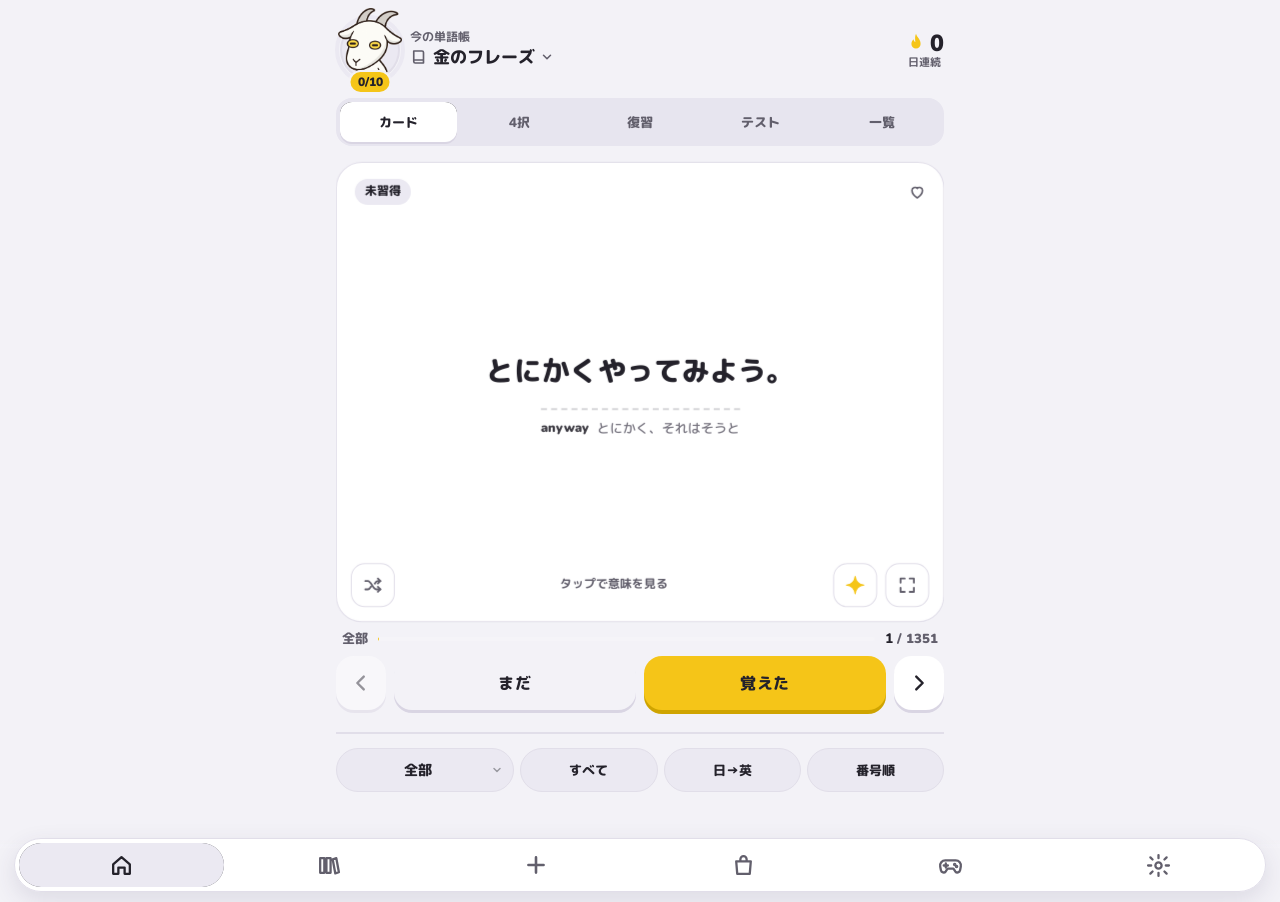
==== commit dfb189c3: "Hide the thin line peeking out beside the floating menu Co-Authored-By: Claude Opus 5.5 <noreply@ant" ====
--- a/index.html
+++ b/index.html
@@ -2204,7 +2204,7 @@
 html.th-light .bnav button{color:#625f6c!important}
 html.th-light .bnav button.on{background:#ebe9f2!important;color:#24222b!important}
 /* a soft fade under the floating menu so page content never peeks out below it */
-body::before{content:"";position:fixed;left:0;right:0;bottom:0;height:calc(max(8px,env(safe-area-inset-bottom,0px) - 14px) + 40px);background:linear-gradient(to bottom,transparent,var(--bg) 6px);z-index:58;pointer-events:none}
+body::before{content:"";position:fixed;left:0;right:0;bottom:0;height:calc(max(8px,env(safe-area-inset-bottom,0px) - 14px) + 52px);background:linear-gradient(to bottom,transparent,var(--bg) 8px);z-index:58;pointer-events:none}
 body.sv-lock::before{display:none}
 /* library: one card style, the deck being studied is marked by its yellow icon + 勉強中, no outline; solid "new deck" button */
 .lib-item,.lib-item.cur{border:0!important}
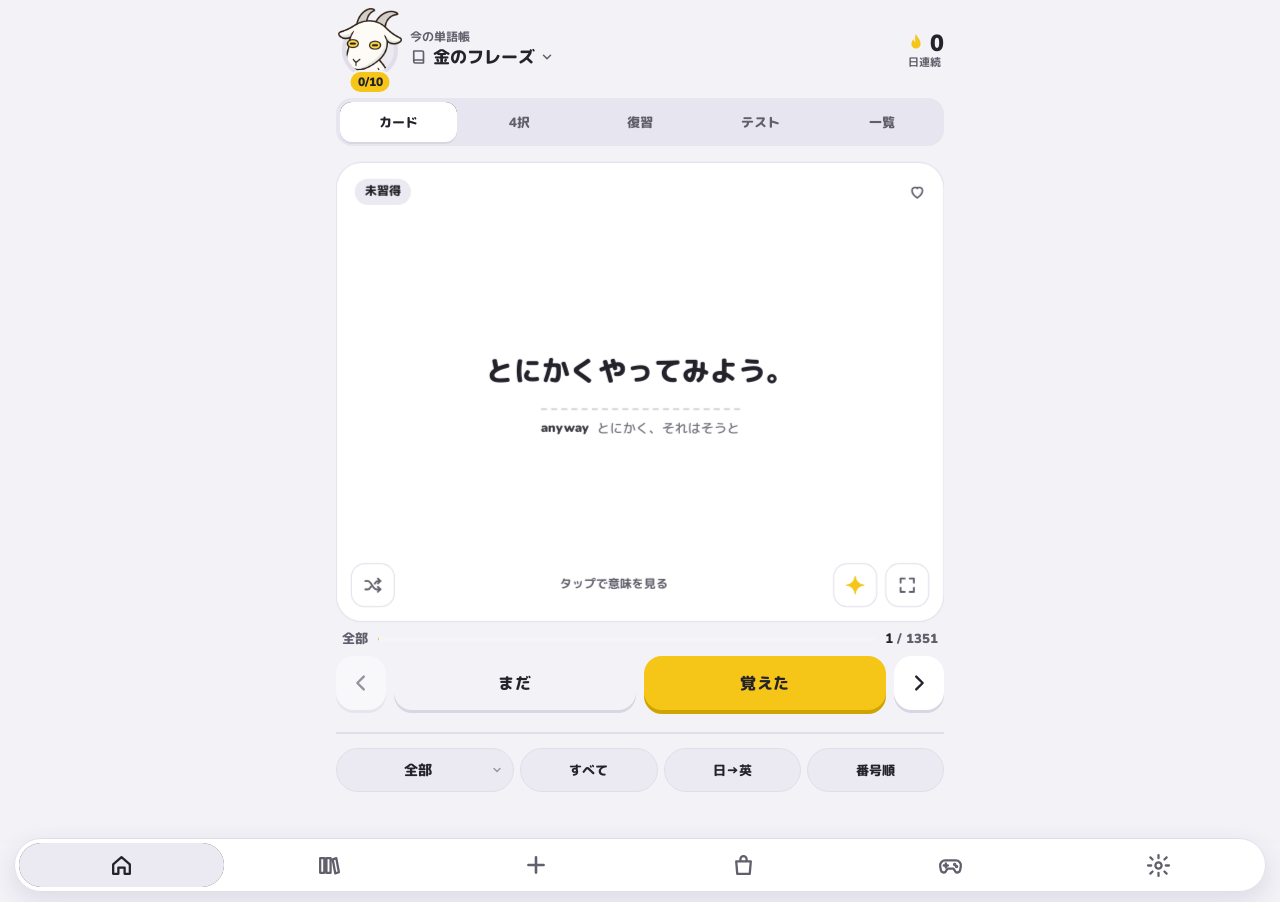
==== commit 44320073: "Avatar: one circle only (the goal ring is the circle's edge), progress starts at the right so it sho" ====
--- a/index.html
+++ b/index.html
@@ -2150,7 +2150,7 @@
 header.qh{display:flex;flex-direction:row;align-items:center;gap:12px;padding-top:14px}
 .mascot.qav{position:relative;right:auto;top:auto;flex:none;width:56px;height:56px;z-index:2}
 .qav-bg{position:absolute;inset:0;border-radius:50%;background:var(--chipbg);box-shadow:0 0 0 2px var(--line)}
-.mascot.qav .mfig{position:absolute;left:-4px;top:-14px;width:64px;clip-path:path('M -40 -40 H 104 V 42 H 60 A 28 28 0 0 1 4 42 H -40 Z')}
+.mascot.qav .mfig{position:absolute;left:-4px;top:-14px;width:64px;clip-path:path('M -40 -40 H 104 V 42 H 56 A 24 24 0 0 1 8 42 H -40 Z')}
 .mascot.qav .msparks{inset:-10px}
 .qdeck{flex:1;min-width:0;display:flex;flex-direction:column;line-height:1.25}
 .qdeck small{font-family:var(--f-jp);font-size:.72rem;font-weight:700;color:var(--muted)}
@@ -2235,9 +2235,11 @@
 /* today's goal = the ring around Mimo + a small d/g tag (no bar, so it never looks like the card's progress bar) */
 #goalbox.qgoal{display:none}
 header.qh{padding-bottom:10px}
-.qring{position:absolute;left:-7px;top:-7px;width:70px;height:70px;transform:rotate(-90deg);overflow:visible;pointer-events:none}
-.qring circle{fill:none;stroke:var(--chipbg);stroke-width:4}
-.qring #goalArc{stroke:var(--green);stroke-linecap:round;transition:stroke-dashoffset .6s cubic-bezier(.3,1.2,.5,1)}
+.qring{position:absolute;left:0;top:0;width:56px;height:56px;z-index:0;overflow:visible;pointer-events:none}
+.qring circle{fill:none;stroke:var(--line);stroke-width:4}
+.mascot.qav .qav-bg{box-shadow:none}
+.mascot.qav .mfig{z-index:1}
+.qring #goalArc,.qring .garc{stroke:var(--green);stroke-linecap:round;transition:stroke-dashoffset .6s cubic-bezier(.3,1.2,.5,1)}
 .qbadge{position:absolute;left:50%;bottom:-14px;transform:translateX(-50%);z-index:3;height:20px;padding:0 7px;border-radius:10px;background:var(--green);color:var(--on-green);font-family:var(--f);font-weight:900;font-size:12px;line-height:20px;white-space:nowrap;box-shadow:0 0 0 2px var(--bg)}
 .qbadge.done{font-family:var(--f-jp);font-size:11px}
 .mascot.qav{margin-left:6px}
@@ -2267,7 +2269,7 @@
 <div class="wrap">
   <header class="qh">
     <h1 class="vh">Meemory</h1>
-    <button class="mascot qav" id="mascot" aria-label="ミーモのページを開く"><svg class="qring" viewBox="0 0 70 70" aria-hidden="true"><circle cx="35" cy="35" r="33"/><circle id="goalArc" cx="35" cy="35" r="33" pathLength="100" stroke-dasharray="100" stroke-dashoffset="100"/></svg><span class="qav-bg" aria-hidden="true"></span><span class="qbadge" id="goalBadge" aria-hidden="true">0/5</span><span class="msparks" aria-hidden="true"><i></i><i></i><i></i><i></i><i></i><i></i><i></i><i></i></span><span class="mfig"><img src="mascot.png" alt=""></span></button>
+    <button class="mascot qav" id="mascot" aria-label="ミーモのページを開く"><span class="qav-bg" aria-hidden="true"></span><svg class="qring" viewBox="0 0 56 56" aria-hidden="true"><circle cx="28" cy="28" r="26"/><circle id="goalArc" cx="28" cy="28" r="26" pathLength="100" stroke-dasharray="100" stroke-dashoffset="100"/></svg><span class="qbadge" id="goalBadge" aria-hidden="true">0/5</span><span class="msparks" aria-hidden="true"><i></i><i></i><i></i><i></i><i></i><i></i><i></i><i></i></span><span class="mfig"><img src="mascot.png" alt=""></span></button>
     <div class="qdeck"><small>今の単語帳</small><button class="qdname" id="deckNameBtn" aria-label="単語帳を切り替える"><svg viewBox="0 0 24 24" width="18" height="18" fill="none" stroke="currentColor" stroke-width="2.2" stroke-linecap="round" stroke-linejoin="round" aria-hidden="true"><path d="M5 4h11a2 2 0 0 1 2 2v14H7a2 2 0 0 1-2-2zM5 16h13"/></svg><span id="deckName">金のフレーズ</span><svg viewBox="0 0 24 24" width="14" height="14" fill="none" stroke="currentColor" stroke-width="2.6" stroke-linecap="round" stroke-linejoin="round" aria-hidden="true"><path d="M6 9l6 6 6-6"/></svg></button></div>
     <div class="mbub" id="mbub" aria-live="polite"></div>
     <button class="qstk" id="fireBtn" aria-label="連続記録を見る"><svg viewBox="0 0 24 24" width="22" height="22" aria-hidden="true"><path fill="currentColor" d="M12 2c1 4 5 5.5 5 11a5 5 0 0 1-10 0c0-2.4 1.1-4 2.3-5.2.2 1.7 1 2.7 2 3.1C11 8 10.6 5 12 2z"/></svg><b id="streak">0</b><small>日連続</small></button>
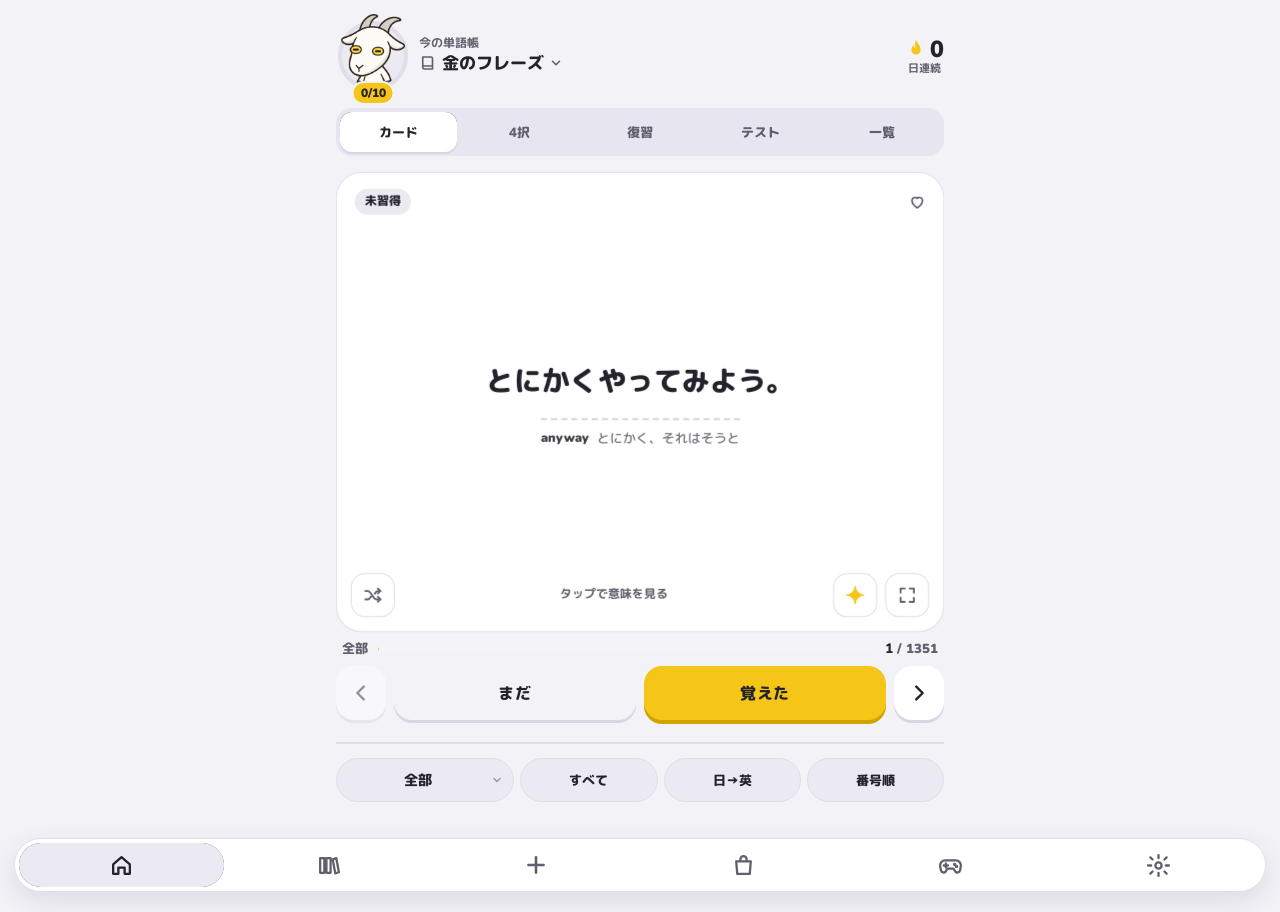
==== commit 2866e02f: "Avatar: back to the bigger circle (70px) with one fill colour inside; goal ring on its edge Co-Autho" ====
--- a/index.html
+++ b/index.html
@@ -2150,7 +2150,7 @@
 header.qh{display:flex;flex-direction:row;align-items:center;gap:12px;padding-top:14px}
 .mascot.qav{position:relative;right:auto;top:auto;flex:none;width:56px;height:56px;z-index:2}
 .qav-bg{position:absolute;inset:0;border-radius:50%;background:var(--chipbg);box-shadow:0 0 0 2px var(--line)}
-.mascot.qav .mfig{position:absolute;left:-4px;top:-14px;width:64px;clip-path:path('M -40 -40 H 104 V 42 H 56 A 24 24 0 0 1 8 42 H -40 Z')}
+.mascot.qav .mfig{position:absolute;left:-4px;top:-14px;width:64px;clip-path:path('M -40 -40 H 104 V 42 H 63 A 31 31 0 0 1 1 42 H -40 Z')}
 .mascot.qav .msparks{inset:-10px}
 .qdeck{flex:1;min-width:0;display:flex;flex-direction:column;line-height:1.25}
 .qdeck small{font-family:var(--f-jp);font-size:.72rem;font-weight:700;color:var(--muted)}
@@ -2170,7 +2170,7 @@
 .qtrack i{display:block;height:100%;width:0;border-radius:8px;background:var(--green);transition:width .5s cubic-bezier(.3,1.3,.5,1)}
 .gzone>.hanger{display:none!important}
 header.qh{position:relative}
-.qh .mbub{left:80px;right:auto;top:8px;max-width:calc(100% - 92px);overflow:visible;white-space:normal}
+.qh .mbub{left:92px;right:auto;top:14px;max-width:calc(100% - 104px);overflow:visible;white-space:normal}
 .qh .mbub::after{right:auto;left:-9px;transform:translateY(-50%) rotate(225deg)}
 /* Mimo's page */
 .mev{z-index:59}
@@ -2235,14 +2235,15 @@
 /* today's goal = the ring around Mimo + a small d/g tag (no bar, so it never looks like the card's progress bar) */
 #goalbox.qgoal{display:none}
 header.qh{padding-bottom:10px}
-.qring{position:absolute;left:0;top:0;width:56px;height:56px;z-index:0;overflow:visible;pointer-events:none}
+.qring{position:absolute;left:-7px;top:-7px;width:70px;height:70px;z-index:0;overflow:visible;pointer-events:none}
 .qring circle{fill:none;stroke:var(--line);stroke-width:4}
-.mascot.qav .qav-bg{box-shadow:none}
+.mascot.qav .qav-bg{inset:-7px;box-shadow:none}
 .mascot.qav .mfig{z-index:1}
 .qring #goalArc,.qring .garc{stroke:var(--green);stroke-linecap:round;transition:stroke-dashoffset .6s cubic-bezier(.3,1.2,.5,1)}
-.qbadge{position:absolute;left:50%;bottom:-14px;transform:translateX(-50%);z-index:3;height:20px;padding:0 7px;border-radius:10px;background:var(--green);color:var(--on-green);font-family:var(--f);font-weight:900;font-size:12px;line-height:20px;white-space:nowrap;box-shadow:0 0 0 2px var(--bg)}
+.qbadge{position:absolute;left:50%;bottom:-19px;transform:translateX(-50%);z-index:3;height:20px;padding:0 7px;border-radius:10px;background:var(--green);color:var(--on-green);font-family:var(--f);font-weight:900;font-size:12px;line-height:20px;white-space:nowrap;box-shadow:0 0 0 2px var(--bg)}
 .qbadge.done{font-family:var(--f-jp);font-size:11px}
-.mascot.qav{margin-left:6px}
+.mascot.qav{margin:0 6px 0 9px}
+header.qh{padding-top:20px;padding-bottom:14px}
 </style>
 
 <div class="rotate-msg" aria-live="polite">
@@ -2269,7 +2270,7 @@
 <div class="wrap">
   <header class="qh">
     <h1 class="vh">Meemory</h1>
-    <button class="mascot qav" id="mascot" aria-label="ミーモのページを開く"><span class="qav-bg" aria-hidden="true"></span><svg class="qring" viewBox="0 0 56 56" aria-hidden="true"><circle cx="28" cy="28" r="26"/><circle id="goalArc" cx="28" cy="28" r="26" pathLength="100" stroke-dasharray="100" stroke-dashoffset="100"/></svg><span class="qbadge" id="goalBadge" aria-hidden="true">0/5</span><span class="msparks" aria-hidden="true"><i></i><i></i><i></i><i></i><i></i><i></i><i></i><i></i></span><span class="mfig"><img src="mascot.png" alt=""></span></button>
+    <button class="mascot qav" id="mascot" aria-label="ミーモのページを開く"><span class="qav-bg" aria-hidden="true"></span><svg class="qring" viewBox="0 0 70 70" aria-hidden="true"><circle cx="35" cy="35" r="33"/><circle id="goalArc" cx="35" cy="35" r="33" pathLength="100" stroke-dasharray="100" stroke-dashoffset="100"/></svg><span class="qbadge" id="goalBadge" aria-hidden="true">0/5</span><span class="msparks" aria-hidden="true"><i></i><i></i><i></i><i></i><i></i><i></i><i></i><i></i></span><span class="mfig"><img src="mascot.png" alt=""></span></button>
     <div class="qdeck"><small>今の単語帳</small><button class="qdname" id="deckNameBtn" aria-label="単語帳を切り替える"><svg viewBox="0 0 24 24" width="18" height="18" fill="none" stroke="currentColor" stroke-width="2.2" stroke-linecap="round" stroke-linejoin="round" aria-hidden="true"><path d="M5 4h11a2 2 0 0 1 2 2v14H7a2 2 0 0 1-2-2zM5 16h13"/></svg><span id="deckName">金のフレーズ</span><svg viewBox="0 0 24 24" width="14" height="14" fill="none" stroke="currentColor" stroke-width="2.6" stroke-linecap="round" stroke-linejoin="round" aria-hidden="true"><path d="M6 9l6 6 6-6"/></svg></button></div>
     <div class="mbub" id="mbub" aria-live="polite"></div>
     <button class="qstk" id="fireBtn" aria-label="連続記録を見る"><svg viewBox="0 0 24 24" width="22" height="22" aria-hidden="true"><path fill="currentColor" d="M12 2c1 4 5 5.5 5 11a5 5 0 0 1-10 0c0-2.4 1.1-4 2.3-5.2.2 1.7 1 2.7 2 3.1C11 8 10.6 5 12 2z"/></svg><b id="streak">0</b><small>日連続</small></button>
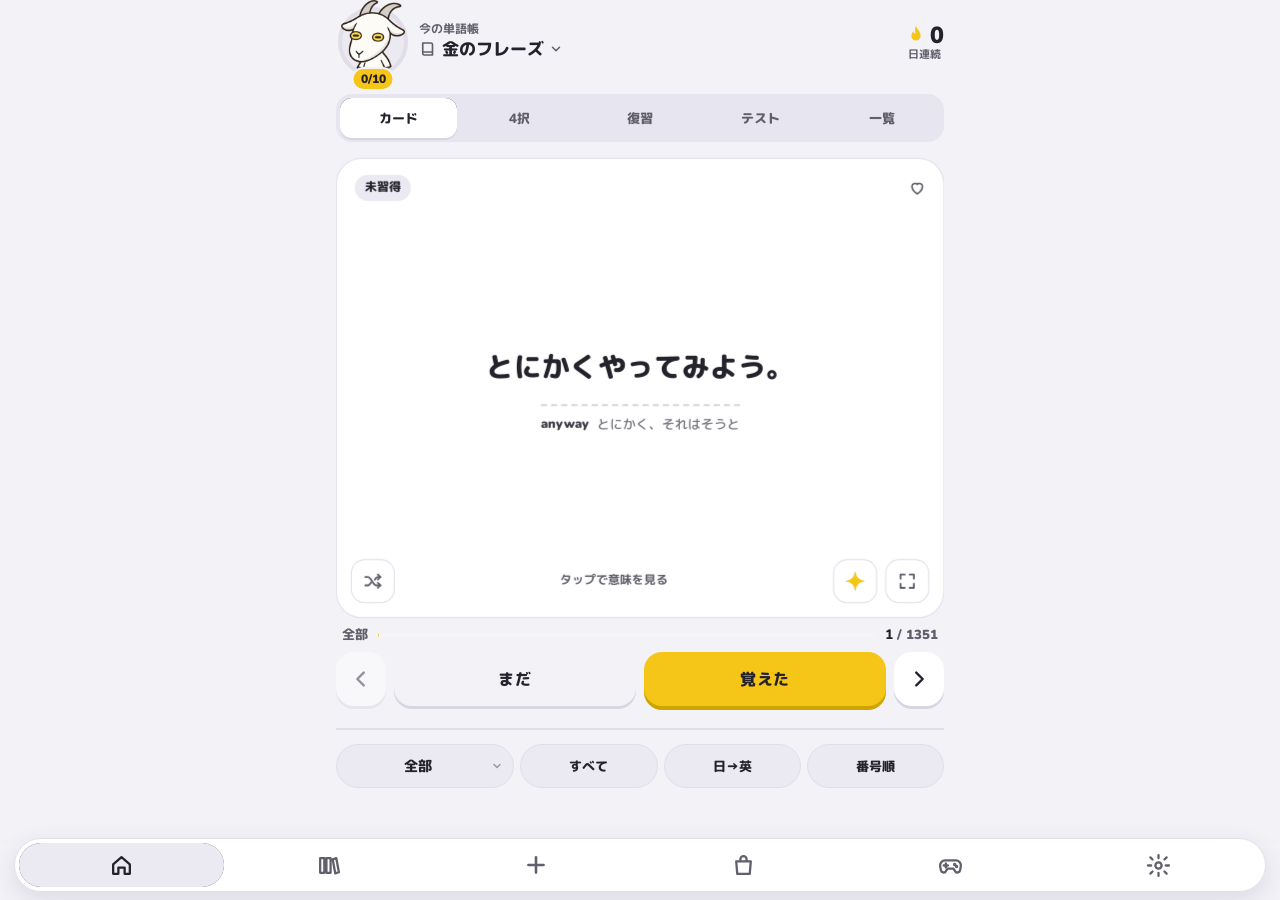
==== commit 03ed6995: "Home: less space above the header; goal ring starts at the top of the icon (yellow arc drawn over Mi" ====
--- a/index.html
+++ b/index.html
@@ -2235,15 +2235,16 @@
 /* today's goal = the ring around Mimo + a small d/g tag (no bar, so it never looks like the card's progress bar) */
 #goalbox.qgoal{display:none}
 header.qh{padding-bottom:10px}
-.qring{position:absolute;left:-7px;top:-7px;width:70px;height:70px;z-index:0;overflow:visible;pointer-events:none}
+.qring{position:absolute;left:-7px;top:-7px;width:70px;height:70px;z-index:0;transform:rotate(-90deg);overflow:visible;pointer-events:none}
 .qring circle{fill:none;stroke:var(--line);stroke-width:4}
 .mascot.qav .qav-bg{inset:-7px;box-shadow:none}
 .mascot.qav .mfig{z-index:1}
-.qring #goalArc,.qring .garc{stroke:var(--green);stroke-linecap:round;transition:stroke-dashoffset .6s cubic-bezier(.3,1.2,.5,1)}
+.qring.qarc{z-index:2}
+.qring #goalArc{stroke:var(--green);stroke-linecap:round;transition:stroke-dashoffset .6s cubic-bezier(.3,1.2,.5,1)}
 .qbadge{position:absolute;left:50%;bottom:-19px;transform:translateX(-50%);z-index:3;height:20px;padding:0 7px;border-radius:10px;background:var(--green);color:var(--on-green);font-family:var(--f);font-weight:900;font-size:12px;line-height:20px;white-space:nowrap;box-shadow:0 0 0 2px var(--bg)}
 .qbadge.done{font-family:var(--f-jp);font-size:11px}
 .mascot.qav{margin:0 6px 0 9px}
-header.qh{padding-top:20px;padding-bottom:14px}
+header.qh{padding-top:6px;padding-bottom:14px}
 </style>
 
 <div class="rotate-msg" aria-live="polite">
@@ -2270,7 +2271,7 @@
 <div class="wrap">
   <header class="qh">
     <h1 class="vh">Meemory</h1>
-    <button class="mascot qav" id="mascot" aria-label="ミーモのページを開く"><span class="qav-bg" aria-hidden="true"></span><svg class="qring" viewBox="0 0 70 70" aria-hidden="true"><circle cx="35" cy="35" r="33"/><circle id="goalArc" cx="35" cy="35" r="33" pathLength="100" stroke-dasharray="100" stroke-dashoffset="100"/></svg><span class="qbadge" id="goalBadge" aria-hidden="true">0/5</span><span class="msparks" aria-hidden="true"><i></i><i></i><i></i><i></i><i></i><i></i><i></i><i></i></span><span class="mfig"><img src="mascot.png" alt=""></span></button>
+    <button class="mascot qav" id="mascot" aria-label="ミーモのページを開く"><span class="qav-bg" aria-hidden="true"></span><svg class="qring" viewBox="0 0 70 70" aria-hidden="true"><circle cx="35" cy="35" r="33"/></svg><svg class="qring qarc" viewBox="0 0 70 70" aria-hidden="true"><circle id="goalArc" cx="35" cy="35" r="33" pathLength="100" stroke-dasharray="100" stroke-dashoffset="100"/></svg><span class="qbadge" id="goalBadge" aria-hidden="true">0/5</span><span class="msparks" aria-hidden="true"><i></i><i></i><i></i><i></i><i></i><i></i><i></i><i></i></span><span class="mfig"><img src="mascot.png" alt=""></span></button>
     <div class="qdeck"><small>今の単語帳</small><button class="qdname" id="deckNameBtn" aria-label="単語帳を切り替える"><svg viewBox="0 0 24 24" width="18" height="18" fill="none" stroke="currentColor" stroke-width="2.2" stroke-linecap="round" stroke-linejoin="round" aria-hidden="true"><path d="M5 4h11a2 2 0 0 1 2 2v14H7a2 2 0 0 1-2-2zM5 16h13"/></svg><span id="deckName">金のフレーズ</span><svg viewBox="0 0 24 24" width="14" height="14" fill="none" stroke="currentColor" stroke-width="2.6" stroke-linecap="round" stroke-linejoin="round" aria-hidden="true"><path d="M6 9l6 6 6-6"/></svg></button></div>
     <div class="mbub" id="mbub" aria-live="polite"></div>
     <button class="qstk" id="fireBtn" aria-label="連続記録を見る"><svg viewBox="0 0 24 24" width="22" height="22" aria-hidden="true"><path fill="currentColor" d="M12 2c1 4 5 5.5 5 11a5 5 0 0 1-10 0c0-2.4 1.1-4 2.3-5.2.2 1.7 1 2.7 2 3.1C11 8 10.6 5 12 2z"/></svg><b id="streak">0</b><small>日連続</small></button>
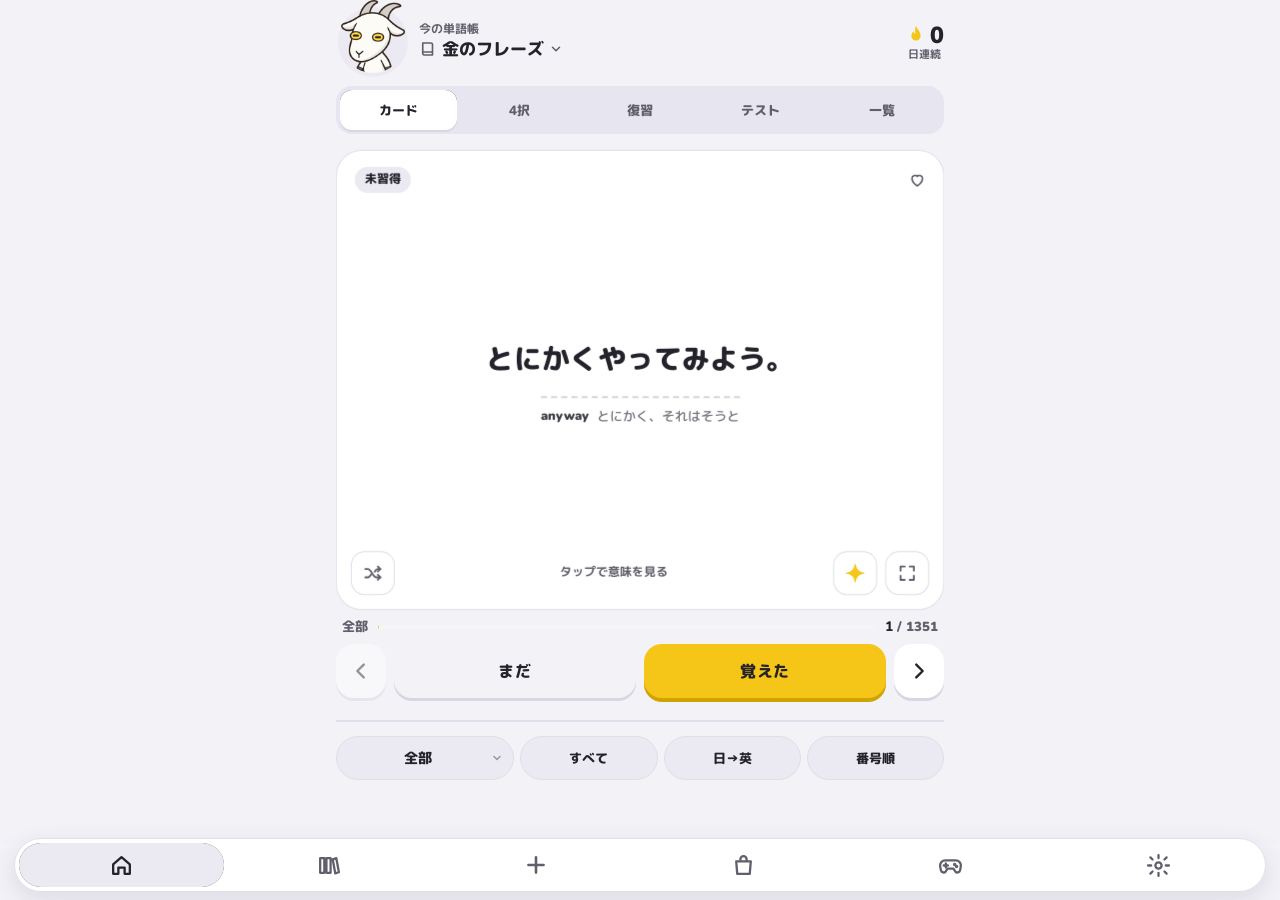
==== commit 825883af: "Home: R1 — no goal ring or tag, Mimo in a plain one-colour circle Co-Authored-By: Claude Opus 5.5 <n" ====
--- a/index.html
+++ b/index.html
@@ -2245,6 +2245,10 @@
 .qbadge.done{font-family:var(--f-jp);font-size:11px}
 .mascot.qav{margin:0 6px 0 9px}
 header.qh{padding-top:6px;padding-bottom:14px}
+
+/* R1: no goal display on the home screen — Mimo in a plain one-colour circle */
+.mascot.qav .qring,.mascot.qav .qbadge{display:none}
+header.qh{padding-bottom:6px}
 </style>
 
 <div class="rotate-msg" aria-live="polite">
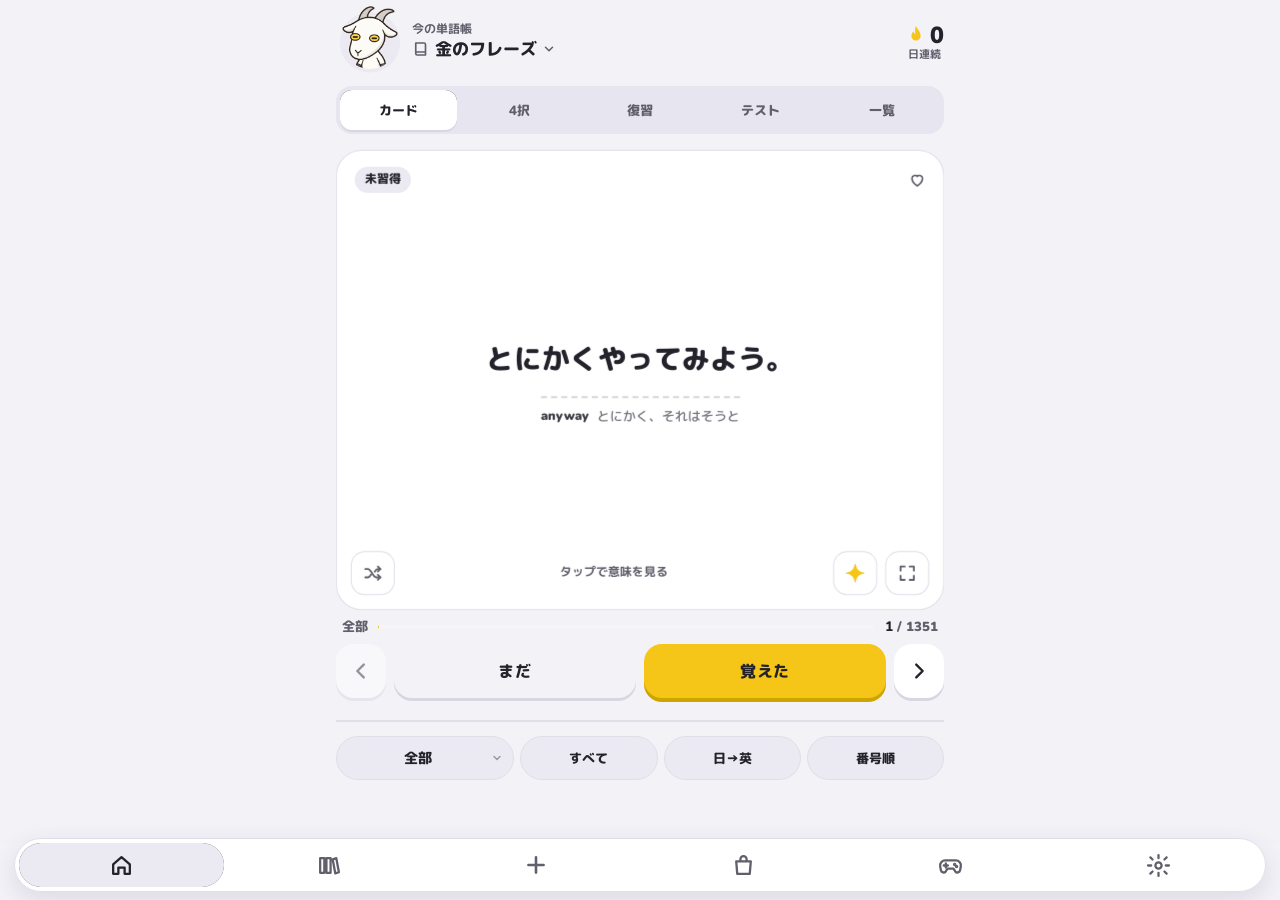
==== commit b9d5548c: "Home: Mimo avatar a little smaller Co-Authored-By: Claude Opus 5.5 <noreply@anthropic.com> Claude-Se" ====
--- a/index.html
+++ b/index.html
@@ -2249,6 +2249,9 @@
 /* R1: no goal display on the home screen — Mimo in a plain one-colour circle */
 .mascot.qav .qring,.mascot.qav .qbadge{display:none}
 header.qh{padding-bottom:6px}
+
+/* avatar a little smaller (about 60px across instead of 70) */
+.mascot.qav{transform:scale(.86);transform-origin:50% 55%;margin:0 2px 0 6px}
 </style>
 
 <div class="rotate-msg" aria-live="polite">
